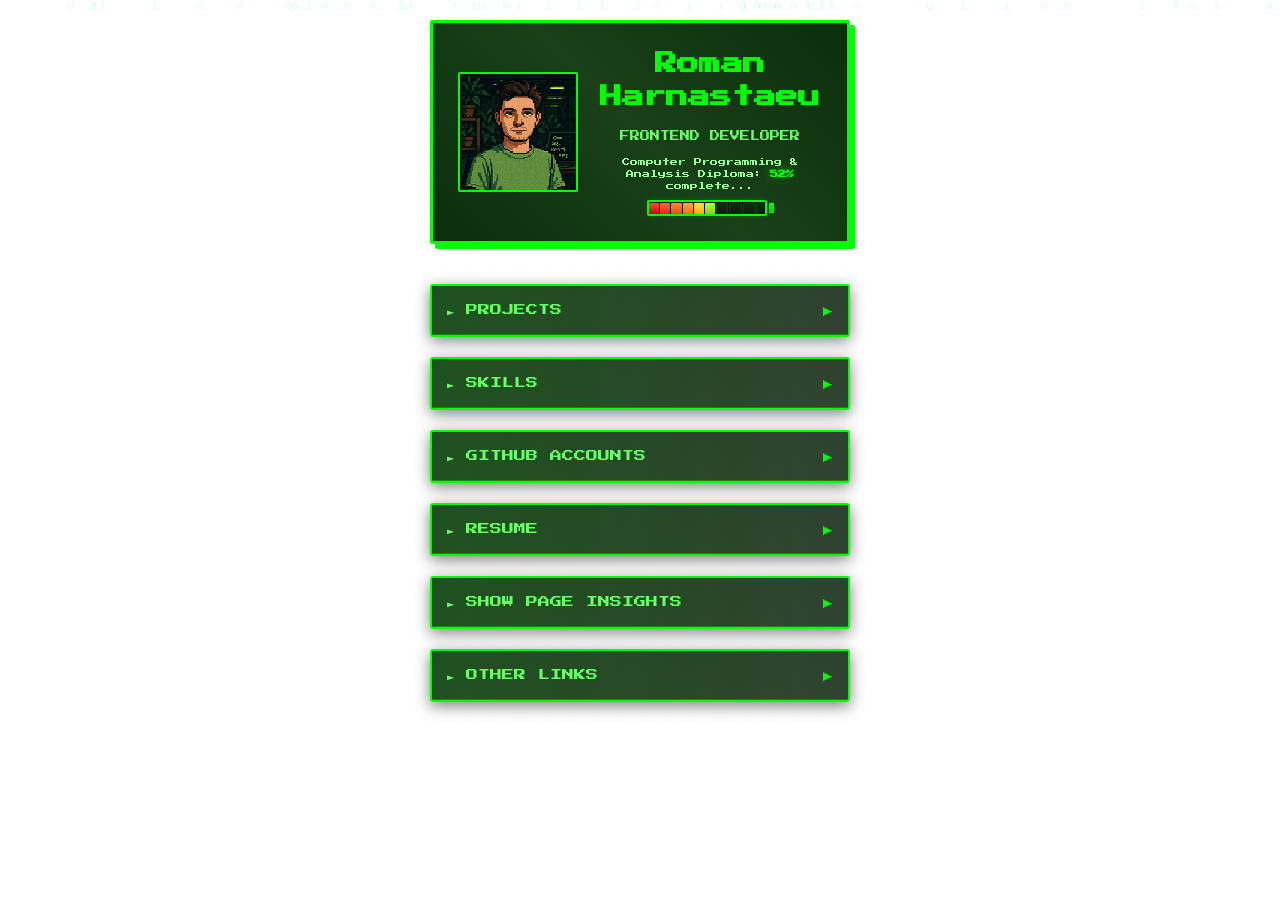
==== index.html @ 24456069 "[2]" ====
<!DOCTYPE html>
<html lang="en">
<head>
    <meta charset="UTF-8">
    <meta name="viewport" content="width=device-width, initial-scale=1.0">
    <title>harnastaeuDev</title>
    <link rel="icon" href="data:image/svg+xml,<svg xmlns='http://www.w3.org/2000/svg' viewBox='0 0 100 100'><text y='.9em' font-size='90'>💻</text></svg>">
    <style>
        @import url('https://fonts.googleapis.com/css2?family=Press+Start+2P&display=swap');
        
        * {
            margin: 0;
            padding: 0;
            box-sizing: border-box;
        }
        
        body {
            font-family: 'Press Start 2P', monospace;
            background: linear-gradient(135deg, #000000 0%, #111111 50%, #1a1a1a 100%);
            background-attachment: fixed;
            background-image: 
                radial-gradient(circle at 20% 20%, rgba(0, 255, 0, 0.03) 1px, transparent 1px),
                radial-gradient(circle at 80% 80%, rgba(0, 255, 0, 0.02) 1px, transparent 1px);
            background-size: 40px 40px, 25px 25px;
            color: #00ff00;
            line-height: 1.5;
            padding: 20px;
            min-height: 100vh;
            overflow-x: hidden;
            -webkit-font-smoothing: antialiased;
            -moz-osx-font-smoothing: grayscale;
            letter-spacing: normal;
        }
        
        .container {
            max-width: 420px;
            margin: 0 auto;
            position: relative;
        }
        
        .header {
            text-align: center;
            margin-bottom: 40px;
            padding: 25px;
            border: 3px solid #00ff00;
            background: linear-gradient(45deg, #0a2f0a, #1a401a, #0a2f0a);
            box-shadow: 5px 5px 0px #00ff00;
            border-radius: 2px;
            position: relative;
            overflow: hidden;
        }
        

        
        .header h1 {
            font-size: 22px;
            margin-bottom: 15px;
            color: #00ff00;
            position: relative;
            z-index: 1;
        }
        
        .header .subtitle {
            font-size: 10px;
            color: #66ff66;
            margin-top: 10px;
            position: relative;
            z-index: 1;
        }
        
        .profile-section {
            display: flex;
            align-items: center;
            gap: 20px;
            flex-wrap: wrap;
            justify-content: center;
        }
        
        .profile-image {
            width: 120px;
            height: 120px;
            border: 2px solid #00ff00;
            border-radius: 2px;
            image-rendering: pixelated;
            image-rendering: -moz-crisp-edges;
            image-rendering: crisp-edges;
            flex-shrink: 0;
        }
        
        .profile-text {
            text-align: center;
            flex: 1;
            min-width: 200px;
        }
        
        .section {
            margin-bottom: 20px;
            border: 2px solid #00ff00;
            background: linear-gradient(145deg, rgba(10, 40, 10, 0.9), rgba(26, 46, 26, 0.9));
            border-radius: 3px;
            box-shadow: 0 4px 15px rgba(0, 0, 0, 0.5);
            overflow: hidden;
            transition: all 0.3s ease;
        }
        
        .section:hover {
            box-shadow: 0 6px 20px rgba(0, 0, 0, 0.6);
            transform: translateY(-2px);
        }
        
        .section-header {
            padding: 15px;
            cursor: pointer;
            border-bottom: 1px solid rgba(0, 255, 0, 0.3);
            background: linear-gradient(90deg, rgba(0, 255, 0, 0.1), transparent);
            transition: all 0.3s ease;
            position: relative;
        }
        
        .section-header:hover {
            background: linear-gradient(90deg, rgba(0, 255, 0, 0.2), transparent);
        }
        
        .section-title {
            font-size: 12px;
            color: #66ff66;
            text-transform: uppercase;
            display: flex;
            align-items: center;
            justify-content: space-between;
        }
        
        .section-icon {
            font-size: 10px;
            transition: transform 0.3s ease;
            color: #00ff00;
        }
        
        .section.collapsed .section-icon {
            transform: rotate(-90deg);
        }
        
        .section-content {
            padding: 15px;
            max-height: 1000px;
            opacity: 1;
            transition: all 0.4s ease;
            overflow: hidden;
        }
        
        .section.collapsed .section-content {
            max-height: 0;
            opacity: 0;
            padding: 0 15px;
        }
        
        .item {
            margin-bottom: 15px;
            padding: 12px;
            border: 1px solid rgba(0, 255, 0, 0.4);
            background: linear-gradient(135deg, rgba(26, 46, 26, 0.8), rgba(15, 40, 15, 0.6));
            border-radius: 2px;
            transition: all 0.3s ease;
        }
        
        .item:hover {
            border-color: rgba(102, 255, 102, 0.6);
        }
        
        .item-title {
            font-size: 10px;
            color: #66ff66;
            margin-bottom: 8px;
        }
        
        .item-desc {
            font-size: 8px;
            color: #99ff99;
            line-height: 1.5;
        }
        
        .github-list, .project-list, .links-list {
            list-style: none;
        }
        
        .github-list li, .project-list li, .links-list li {
            margin-bottom: 12px;
            padding: 12px;
            border: 1px solid rgba(0, 255, 0, 0.4);
            background: linear-gradient(135deg, rgba(0, 0, 0, 0.4), rgba(26, 46, 26, 0.6));
            font-size: 8px;
            border-radius: 2px;
            transition: all 0.3s ease;
            position: relative;
            overflow: hidden;
        }
        
        .github-list li:hover, .project-list li:hover, .links-list li:hover {
            border-color: rgba(102, 255, 102, 0.8);
            transform: translateX(5px);
        }
        
        .github-list li a, .project-list li a, .links-list li a {
            color: #00ff00;
            text-decoration: none;
            transition: all 0.3s ease;
        }
        
        .github-list li a:hover, .project-list li a:hover, .links-list li a:hover {
            color: #66ff66;
        }
        
        .project-link {
            display: inline-block;
            color: #00ff00 !important;
            text-decoration: underline !important;
            border: 1px solid rgba(0, 255, 0, 0.5);
            padding: 4px 8px;
            border-radius: 2px;
            background: rgba(0, 255, 0, 0.1);
            margin-top: 8px;
            font-weight: bold;
            transition: all 0.3s ease;
            cursor: pointer;
        }
        
        .project-link:hover {
            color: #ffffff !important;
            background: rgba(0, 255, 0, 0.3);
            border-color: #00ff00;
            box-shadow: 0 0 10px rgba(0, 255, 0, 0.5);
            transform: scale(1.05);
        }
        
        .contact-link {
            color: #66ff66 !important;
            cursor: pointer;
            transition: all 0.3s ease;
            text-decoration: underline;
            display: inline-block;
        }
        
        .contact-link:hover {
            color: #99ff99 !important;
        }
        
        .location-info {
            color: #33ff33;
            cursor: default;
        }
        
        .modal {
            display: none;
            position: fixed;
            z-index: 2000;
            left: 0;
            top: 0;
            width: 100%;
            height: 100%;
            background-color: rgba(0, 0, 0, 0.8);
            backdrop-filter: blur(5px);
        }
        
        .modal-content {
            background: linear-gradient(145deg, #1a1a1a, #333333);
            margin: 15% auto;
            padding: 25px;
            border: 2px solid #00ff00;
            border-radius: 5px;
            width: 90%;
            max-width: 400px;
            text-align: center;
            box-shadow: 0 8px 20px rgba(0, 0, 0, 0.5);
        }
        
        .modal-title {
            font-size: 12px;
            color: #66ff66;
            margin-bottom: 20px;
        }
        
        .modal-buttons {
            display: flex;
            gap: 15px;
            justify-content: center;
            margin-top: 20px;
        }
        
        .modal-btn {
            background: linear-gradient(45deg, #00ff00, #009900);
            color: #000;
            border: 2px solid #00ff00;
            padding: 10px 20px;
            font-family: 'Press Start 2P', monospace;
            font-size: 8px;
            cursor: pointer;
            border-radius: 3px;
            transition: all 0.3s ease;
            flex: 1;
            max-width: 120px;
        }
        
        .modal-btn:hover {
            background: linear-gradient(45deg, #66ff66, #33cc33);
            border-color: #66ff66;
            transform: translateY(-2px);
        }
        
        .modal-btn.cancel {
            background: linear-gradient(45deg, #666666, #555555);
            border-color: #666666;
        }
        
        .modal-btn.cancel:hover {
            background: linear-gradient(45deg, #999999, #777777);
        }
        
        /* Diploma Progress in Header */
        .diploma-progress {
            margin-top: 12px;
            display: flex;
            flex-direction: column;
            align-items: center;
            gap: 8px;
        }
        
        .mini-battery-container {
            display: flex;
            align-items: center;
            gap: 2px;
        }
        
        .mini-battery-body {
            width: 120px;
            height: 16px;
            border: 2px solid #00ff00;
            border-radius: 2px;
            background: rgba(0, 0, 0, 0.6);
            position: relative;
            overflow: hidden;
            box-shadow: 
                inset 0 0 5px rgba(0, 0, 0, 0.5),
                0 0 5px rgba(0, 255, 0, 0.2);
        }
        
        .mini-battery-fill {
            height: 100%;
            position: relative;
            transition: width 2s ease-in-out;
        }
        
        .mini-battery-segments {
            display: flex;
            height: 100%;
            width: 120px;
            position: absolute;
            top: 0;
            left: 0;
        }
        
        .mini-segment {
            flex: 1;
            height: 100%;
            margin: 1px 0.5px;
            border-radius: 1px;
            transition: all 0.3s ease;
        }
        
        .mini-segment.filled {
            animation: miniPixelGlow 2s infinite alternate;
        }
        
        .mini-segment.red { background: linear-gradient(180deg, #ff4444, #cc0000); }
        .mini-segment.red-orange { background: linear-gradient(180deg, #ff6644, #dd2200); }
        .mini-segment.orange { background: linear-gradient(180deg, #ff8844, #ee4400); }
        .mini-segment.yellow-orange { background: linear-gradient(180deg, #ffaa44, #ff6600); }
        .mini-segment.yellow { background: linear-gradient(180deg, #ffdd44, #ffaa00); }
        .mini-segment.yellow-green { background: linear-gradient(180deg, #aaff44, #88cc00); }
        .mini-segment.green { background: linear-gradient(180deg, #44ff44, #00cc00); }
        
        .mini-segment.empty {
            background: linear-gradient(180deg, rgba(102, 255, 102, 0.08), rgba(0, 255, 0, 0.03));
            border: 0.5px solid rgba(0, 255, 0, 0.15);
        }
        
        .mini-battery-tip {
            width: 5px;
            height: 10px;
            background: linear-gradient(180deg, #00ff00, #00cc00);
            border-radius: 0 1px 1px 0;
            border: 1px solid #00ff00;
            border-left: none;
            box-shadow: 0 0 3px rgba(0, 255, 0, 0.3);
        }
        
        .diploma-text {
            font-size: 8px;
            color: #99ff99;
            text-align: center;
        }
        
        .percentage {
            color: #00ff00;
            font-weight: bold;
            text-shadow: 0 0 8px rgba(0, 255, 0, 0.6);
            animation: percentageGlow 2s infinite alternate;
        }
        
        .loading-dots {
            display: inline-block;
        }
        
        .dot1, .dot2, .dot3 {
            animation: typingDots 2s infinite;
        }
        
        .dot2 {
            animation-delay: 0.2s;
        }
        
        .dot3 {
            animation-delay: 0.4s;
        }
        
        @keyframes miniPixelGlow {
            0% { 
                box-shadow: inset 0 0 2px rgba(255, 255, 255, 0.2);
                filter: brightness(1);
            }
            100% { 
                box-shadow: inset 0 0 4px rgba(255, 255, 255, 0.4);
                filter: brightness(1.15);
            }
        }
        
        @keyframes typingDots {
            0% { opacity: 0; }
            10% { opacity: 1; }
            50% { opacity: 1; }
            60% { opacity: 0; }
            100% { opacity: 0; }
        }
        
        @keyframes percentageGlow {
            0% { 
                text-shadow: 0 0 5px rgba(0, 255, 0, 0.4);
                color: #00ff00;
            }
            100% { 
                text-shadow: 0 0 12px rgba(0, 255, 0, 0.8);
                color: #66ff66;
            }
        }

        /* Resume Section Styles */
        .resume-container {
            padding: 15px;
        }
        
        .resume-image {
            width: 100%;
            height: auto;
            display: block;
            border: 2px solid rgba(0, 255, 0, 0.4);
            border-radius: 3px;
        }

        /* Skills Section Styles */
        .subsection {
            margin-bottom: 15px;
            border: 1px solid rgba(0, 255, 0, 0.3);
            background: linear-gradient(135deg, rgba(15, 30, 15, 0.6), rgba(20, 35, 20, 0.8));
            border-radius: 2px;
            overflow: hidden;
            transition: all 0.3s ease;
        }
        
        .subsection:hover {
            border-color: rgba(102, 255, 102, 0.5);
        }
        
        .subsection-header {
            padding: 12px 15px;
            cursor: pointer;
            border-bottom: 1px solid rgba(0, 255, 0, 0.2);
            background: linear-gradient(90deg, rgba(0, 255, 0, 0.05), transparent);
            transition: all 0.3s ease;
        }
        
        .subsection-header:hover {
            background: linear-gradient(90deg, rgba(0, 255, 0, 0.1), transparent);
        }
        
        .subsection-title {
            font-size: 10px;
            color: #99ff99;
            display: flex;
            align-items: center;
            justify-content: space-between;
        }
        
        .subsection-icon {
            font-size: 8px;
            transition: transform 0.3s ease;
            color: #66ff66;
        }
        
        .subsection.collapsed .subsection-icon {
            transform: rotate(-90deg);
        }
        
        .subsection-content {
            padding: 15px;
            max-height: 600px;
            opacity: 1;
            transition: all 0.4s ease;
            overflow-y: auto;
            overflow-x: hidden;
        }
        
        .subsection.collapsed .subsection-content {
            max-height: 0;
            opacity: 0;
            padding: 0 15px;
        }
        
        .skills-grid {
            display: grid;
            gap: 12px;
        }
        
        .skill-item {
            display: flex;
            align-items: center;
            justify-content: space-between;
            padding: 8px 0;
            border-bottom: 1px solid rgba(0, 255, 0, 0.1);
        }
        
        .skill-item:last-child {
            border-bottom: none;
        }
        
        .skill-name {
            font-size: 8px;
            color: #66ff66;
            min-width: 80px;
            flex-shrink: 0;
        }
        
        .skill-level {
            display: flex;
            align-items: center;
            gap: 10px;
            flex: 1;
            margin-left: 15px;
        }
        
        .skill-bar {
            flex: 1;
            height: 8px;
            background: rgba(0, 0, 0, 0.6);
            border: 1px solid rgba(0, 255, 0, 0.3);
            border-radius: 2px;
            overflow: hidden;
            position: relative;
        }
        
        .skill-fill {
            height: 100%;
            background: linear-gradient(90deg, #ff4444, #ffaa44, #44ff44);
            border-radius: 1px;
            transition: width 2s ease-in-out;
            position: relative;
            animation: skillGlow 3s infinite alternate;
        }
        
        .skill-percentage {
            font-size: 7px;
            color: #00ff00;
            min-width: 30px;
            text-align: right;
            text-shadow: 0 0 5px rgba(0, 255, 0, 0.5);
        }
        
        .skills-tags {
            display: flex;
            flex-wrap: wrap;
            gap: 8px;
        }
        
        .skill-tag {
            display: inline-block;
            padding: 6px 10px;
            background: linear-gradient(45deg, rgba(0, 255, 0, 0.1), rgba(0, 255, 0, 0.2));
            border: 1px solid rgba(0, 255, 0, 0.4);
            border-radius: 2px;
            font-size: 7px;
            color: #99ff99;
            transition: all 0.3s ease;
            cursor: default;
        }
        
        .skill-tag:hover {
            background: linear-gradient(45deg, rgba(0, 255, 0, 0.2), rgba(0, 255, 0, 0.3));
            border-color: rgba(102, 255, 102, 0.6);
            transform: translateY(-1px);
            color: #66ff66;
            box-shadow: 0 2px 8px rgba(0, 255, 0, 0.2);
        }
        
        @keyframes skillGlow {
            0% { 
                box-shadow: inset 0 0 5px rgba(255, 255, 255, 0.1);
                filter: brightness(1);
            }
            100% { 
                box-shadow: inset 0 0 10px rgba(255, 255, 255, 0.3);
                filter: brightness(1.1);
            }
        }

        /* GitHub Activity Dashboard Styles */
        .main-account-section {
            margin-bottom: 25px;
            padding-bottom: 20px;
            border-bottom: 1px solid rgba(0, 255, 0, 0.2);
        }
        
        .account-header {
            display: flex;
            justify-content: space-between;
            align-items: center;
            margin-bottom: 15px;
            flex-wrap: wrap;
            gap: 10px;
        }
        
        .main-account-title {
            font-size: 12px;
            color: #66ff66;
            margin: 0;
        }
        
        .main-account-link {
            color: #00ff00;
            text-decoration: none;
            transition: color 0.3s ease;
        }
        
        .main-account-link:hover {
            color: #66ff66;
        }
        

        
        .other-accounts-section {
            margin-top: 20px;
        }
        
        .other-accounts-title {
            font-size: 10px;
            color: #99ff99;
            margin-bottom: 12px;
            text-transform: uppercase;
        }
        
        .activity-summary {
            display: grid;
            grid-template-columns: repeat(auto-fit, minmax(100px, 1fr));
            gap: 12px;
            margin-bottom: 20px;
        }
        
        .activity-card {
            display: flex;
            align-items: center;
            gap: 10px;
            padding: 12px;
            background: linear-gradient(135deg, rgba(0, 255, 0, 0.05), rgba(0, 255, 0, 0.1));
            border: 1px solid rgba(0, 255, 0, 0.3);
            border-radius: 3px;
            transition: all 0.3s ease;
            position: relative;
            overflow: hidden;
        }
        
        .activity-card:hover {
            border-color: rgba(102, 255, 102, 0.6);
            transform: translateY(-2px);
            box-shadow: 0 4px 12px rgba(0, 255, 0, 0.2);
        }
        
        .activity-card::before {
            content: '';
            position: absolute;
            top: 0;
            left: -100%;
            width: 100%;
            height: 100%;
            background: linear-gradient(90deg, transparent, rgba(0, 255, 0, 0.1), transparent);
            transition: left 0.5s ease;
        }
        
        .activity-card:hover::before {
            left: 100%;
        }
        
        .activity-icon {
            font-size: 16px;
            flex-shrink: 0;
        }
        
        .activity-data {
            display: flex;
            flex-direction: column;
            gap: 2px;
        }
        
        .activity-number {
            font-size: 12px;
            color: #00ff00;
            font-weight: bold;
            text-shadow: 0 0 8px rgba(0, 255, 0, 0.6);
            animation: numberGlow 2s infinite alternate;
        }
        
        .activity-label {
            font-size: 7px;
            color: #99ff99;
            text-transform: uppercase;
        }
        
        .repo-grid {
            display: grid;
            gap: 12px;
        }
        
        .repo-card {
            padding: 15px;
            background: linear-gradient(135deg, rgba(15, 30, 15, 0.8), rgba(20, 35, 20, 0.6));
            border: 1px solid rgba(0, 255, 0, 0.3);
            border-radius: 3px;
            transition: all 0.3s ease;
            position: relative;
        }
        
        .repo-card:hover {
            border-color: rgba(102, 255, 102, 0.6);
            transform: translateX(5px);
        }
        
        .repo-header {
            display: flex;
            align-items: center;
            justify-content: space-between;
            margin-bottom: 8px;
        }
        
        .repo-name {
            font-size: 10px;
            color: #66ff66;
            font-weight: bold;
            text-decoration: none;
            transition: color 0.3s ease;
        }
        
        .repo-name:hover {
            color: #00ff00;
        }
        
        .repo-stats {
            display: flex;
            gap: 12px;
            font-size: 7px;
            color: #99ff99;
        }
        
        .repo-stat {
            display: flex;
            align-items: center;
            gap: 3px;
        }
        
        .repo-description {
            font-size: 8px;
            color: #ccffcc;
            line-height: 1.4;
            margin-bottom: 8px;
        }
        
        .repo-language {
            font-size: 7px;
            color: #00ff00;
            background: rgba(0, 255, 0, 0.1);
            padding: 2px 6px;
            border-radius: 2px;
            border: 1px solid rgba(0, 255, 0, 0.3);
        }
        
        .language-stats {
            display: flex;
            flex-direction: column;
            gap: 10px;
        }
        
        .language-item {
            display: flex;
            align-items: center;
            gap: 10px;
        }
        
        .language-name {
            font-size: 8px;
            color: #66ff66;
            min-width: 80px;
            flex-shrink: 0;
        }
        
        .language-bar {
            flex: 1;
            height: 6px;
            background: rgba(0, 0, 0, 0.6);
            border: 1px solid rgba(0, 255, 0, 0.3);
            border-radius: 2px;
            overflow: hidden;
            position: relative;
        }
        
        .language-fill {
            height: 100%;
            border-radius: 1px;
            transition: width 2s ease-in-out;
            position: relative;
            animation: languageGlow 3s infinite alternate;
        }
        
        .language-percentage {
            font-size: 7px;
            color: #00ff00;
            min-width: 35px;
            text-align: right;
        }
        
        .activity-feed {
            display: flex;
            flex-direction: column;
            gap: 10px;
        }
        
        .activity-item {
            padding: 10px;
            background: linear-gradient(135deg, rgba(0, 0, 0, 0.4), rgba(26, 46, 26, 0.6));
            border: 1px solid rgba(0, 255, 0, 0.2);
            border-radius: 2px;
            font-size: 8px;
            color: #99ff99;
            transition: all 0.3s ease;
            position: relative;
            overflow: hidden;
        }
        
        .activity-item:hover {
            border-color: rgba(102, 255, 102, 0.5);
            transform: translateX(3px);
        }
        
        .activity-type {
            color: #66ff66;
            font-weight: bold;
            margin-bottom: 4px;
        }
        
        .activity-repo {
            color: #00ff00;
            text-decoration: none;
        }
        
        .activity-time {
            color: #ccffcc;
            font-size: 7px;
            opacity: 0.8;
        }
        
        .repo-loading, .language-loading, .activity-loading {
            text-align: center;
            padding: 20px;
            color: #66ff66;
            font-size: 8px;
            animation: pulse 2s infinite;
        }
        
        @keyframes numberGlow {
            0% { 
                text-shadow: 0 0 5px rgba(0, 255, 0, 0.4);
                color: #00ff00;
            }
            100% { 
                text-shadow: 0 0 12px rgba(0, 255, 0, 0.8);
                color: #66ff66;
            }
        }
        
        @keyframes languageGlow {
            0% { 
                box-shadow: inset 0 0 3px rgba(255, 255, 255, 0.1);
                filter: brightness(1);
            }
            100% { 
                box-shadow: inset 0 0 8px rgba(255, 255, 255, 0.3);
                filter: brightness(1.2);
            }
        }

        /* Page Insights Styles */
        .insights-container {
            padding: 15px;
            max-height: 80vh;
            overflow-y: auto;
            overflow-x: hidden;
        }

        /* Custom Scrollbar for Insights */
        .insights-container::-webkit-scrollbar,
        .subsection-content::-webkit-scrollbar {
            width: 8px;
        }

        .insights-container::-webkit-scrollbar-track,
        .subsection-content::-webkit-scrollbar-track {
            background: rgba(0, 0, 0, 0.3);
            border-radius: 2px;
        }

        .insights-container::-webkit-scrollbar-thumb,
        .subsection-content::-webkit-scrollbar-thumb {
            background: linear-gradient(180deg, #00ff00, #66ff66);
            border-radius: 2px;
            border: 1px solid rgba(0, 255, 0, 0.3);
        }

        .insights-container::-webkit-scrollbar-thumb:hover,
        .subsection-content::-webkit-scrollbar-thumb:hover {
            background: linear-gradient(180deg, #66ff66, #99ff99);
        }

        .metrics-grid {
            display: grid;
            grid-template-columns: repeat(auto-fit, minmax(250px, 1fr));
            gap: 12px;
        }

        .metric-item {
            display: flex;
            justify-content: space-between;
            align-items: flex-start;
            padding: 8px 12px;
            background: linear-gradient(135deg, rgba(15, 30, 15, 0.6), rgba(20, 35, 20, 0.8));
            border: 1px solid rgba(0, 255, 0, 0.3);
            border-radius: 3px;
            transition: all 0.3s ease;
            margin-bottom: 8px;
            flex-wrap: wrap;
            gap: 8px;
        }

        .metric-item:hover {
            border-color: rgba(102, 255, 102, 0.5);
            transform: translateX(3px);
        }

        .metric-name {
            font-size: 8px;
            color: #99ff99;
            flex: 1;
            min-width: 100px;
            word-wrap: break-word;
            line-height: 1.3;
        }

        .metric-data {
            font-size: 9px;
            color: #00ff00;
            font-weight: bold;
            text-shadow: 0 0 5px rgba(0, 255, 0, 0.5);
            text-align: right;
            font-family: monospace;
            word-wrap: break-word;
            max-width: 60%;
            line-height: 1.3;
        }

        .loading-message {
            text-align: center;
            padding: 20px;
            color: #66ff66;
            font-size: 8px;
            font-style: italic;
            animation: pulse 2s infinite;
        }

        .resource-table {
            width: 100%;
            border-collapse: collapse;
            margin-top: 10px;
        }

        .resource-table th,
        .resource-table td {
            padding: 6px 8px;
            border: 1px solid rgba(0, 255, 0, 0.2);
            font-size: 7px;
            text-align: left;
        }

        .resource-table th {
            background: rgba(0, 255, 0, 0.1);
            color: #66ff66;
            font-weight: bold;
        }

        .resource-table td {
            color: #99ff99;
            font-family: monospace;
        }

        .resource-table tr:hover {
            background: rgba(0, 255, 0, 0.05);
        }

        .memory-visual {
            display: flex;
            align-items: center;
            gap: 10px;
            margin-top: 8px;
            padding: 8px;
            background: rgba(0, 255, 0, 0.05);
            border-radius: 3px;
        }

        .memory-bar {
            flex: 1;
            height: 8px;
            background: rgba(0, 0, 0, 0.6);
            border: 1px solid rgba(0, 255, 0, 0.3);
            border-radius: 2px;
            overflow: hidden;
            position: relative;
        }

        .memory-fill {
            height: 100%;
            background: linear-gradient(90deg, #44ff44, #ffaa44, #ff4444);
            border-radius: 1px;
            transition: width 2s ease-in-out;
            animation: memoryGlow 3s infinite alternate;
        }

        .memory-percentage {
            font-size: 8px;
            color: #00ff00;
            min-width: 40px;
            text-align: right;
            font-family: monospace;
        }

        @keyframes memoryGlow {
            0% { 
                box-shadow: inset 0 0 3px rgba(255, 255, 255, 0.1);
                filter: brightness(1);
            }
            100% { 
                box-shadow: inset 0 0 8px rgba(255, 255, 255, 0.3);
                filter: brightness(1.2);
            }
        }

        /* Speed Test Styles */
        .speed-test-container {
            display: flex;
            flex-direction: column;
            gap: 15px;
        }

        .speed-test-controls {
            display: flex;
            justify-content: center;
            gap: 10px;
            margin-bottom: 15px;
        }

        .speed-test-visual {
            display: flex;
            flex-direction: column;
            gap: 15px;
            padding: 20px;
            background: rgba(0, 0, 0, 0.2);
            border: 1px solid rgba(0, 255, 0, 0.2);
            border-radius: 3px;
            margin-bottom: 15px;
        }

        .server-info {
            display: flex;
            flex-direction: column;
            gap: 8px;
            padding: 12px;
            background: linear-gradient(135deg, rgba(0, 0, 0, 0.3), rgba(26, 46, 26, 0.4));
            border: 1px solid rgba(0, 255, 0, 0.2);
            border-radius: 3px;
            margin-bottom: 15px;
            min-height: 120px;
        }

        .server-header {
            display: flex;
            align-items: center;
            justify-content: space-between;
            margin-bottom: 8px;
        }

        .server-title {
            font-size: 10px;
            color: #66ff66;
            font-weight: bold;
            display: flex;
            align-items: center;
            gap: 8px;
        }

        .server-status {
            font-size: 7px;
            padding: 2px 6px;
            border-radius: 2px;
            font-weight: bold;
        }

        .server-status.connected {
            background: #00ff00;
            color: #000;
        }

        .server-status.connecting {
            background: #ffaa00;
            color: #000;
        }

        .server-status.failed {
            background: #ff4444;
            color: #fff;
        }

        .server-details {
            display: grid;
            grid-template-columns: repeat(auto-fit, minmax(200px, 1fr));
            gap: 8px;
        }

        .server-detail {
            display: flex;
            justify-content: space-between;
            align-items: center;
            font-size: 8px;
            padding: 4px 0;
            border-bottom: 1px solid rgba(0, 255, 0, 0.1);
        }

        .server-detail:last-child {
            border-bottom: none;
        }

        .server-detail-label {
            color: #99ff99;
        }

        .server-detail-value {
            color: #00ff00;
            font-family: monospace;
            font-weight: bold;
        }



        .speed-gauge {
            display: flex;
            align-items: center;
            gap: 15px;
            margin-bottom: 10px;
        }

        .gauge-label {
            font-size: 8px;
            color: #66ff66;
            min-width: 80px;
            text-transform: uppercase;
        }

        .gauge-bar {
            flex: 1;
            height: 12px;
            background: rgba(0, 0, 0, 0.6);
            border: 1px solid rgba(0, 255, 0, 0.3);
            border-radius: 2px;
            overflow: hidden;
            position: relative;
        }

        .gauge-fill {
            height: 100%;
            background: linear-gradient(90deg, #00ff00, #66ff66);
            border-radius: 1px;
            transition: width 0.3s ease;
            position: relative;
        }

        .gauge-value {
            font-size: 10px;
            color: #00ff00;
            font-weight: bold;
            min-width: 80px;
            text-align: right;
            font-family: monospace;
        }

        .speed-status {
            text-align: center;
            font-size: 8px;
            color: #99ff99;
            padding: 10px;
            border-radius: 2px;
        }

        .mlab-indicator {
            display: inline-block;
            padding: 2px 6px;
            background: linear-gradient(45deg, #00ff00, #66ff66);
            color: #000;
            font-size: 6px;
            border-radius: 2px;
            margin-left: 8px;
            font-weight: bold;
            animation: mlabGlow 2s infinite alternate;
        }

        @keyframes mlabGlow {
            0% { 
                box-shadow: 0 0 5px rgba(0, 255, 0, 0.5);
            }
            100% { 
                box-shadow: 0 0 10px rgba(0, 255, 0, 0.8);
            }
        }

        @keyframes gaugeGlow {
            0% { 
                box-shadow: inset 0 0 5px rgba(255, 255, 255, 0.2);
                filter: brightness(1);
            }
            100% { 
                box-shadow: inset 0 0 10px rgba(255, 255, 255, 0.4);
                filter: brightness(1.2);
            }
        }

        .testing {
            background: rgba(0, 255, 0, 0.1);
        }
        


        .pixel-decoration {
            display: inline-block;
            width: 10px;
            height: 10px;
            background: linear-gradient(45deg, #00ff00, #66ff66);
            margin: 0 8px;
            border-radius: 1px;
            animation: pulse 2s infinite;
        }
        
        @keyframes pulse {
            0%, 100% { 
                transform: scale(1);
            }
            50% { 
                transform: scale(1.1);
            }
        }
        
        .glitch {
            animation: glitch 3s infinite;
        }
        
        @keyframes glitch {
            0%, 100% { transform: translate(0); }
            20% { transform: translate(-1px, 1px); }
            40% { transform: translate(-1px, -1px); }
            60% { transform: translate(1px, 1px); }
            80% { transform: translate(1px, -1px); }
        }
        
        @media (max-width: 480px) {
            body {
                padding: 15px;
            }
            
            .header h1 {
                font-size: 18px;
            }
            
            .profile-section {
                flex-direction: column;
                gap: 15px;
            }
            
            .profile-image {
                width: 100px;
                height: 100px;
            }
            
            .section-title {
                font-size: 10px;
            }
            
            .item-title {
                font-size: 9px;
            }
            
            .item-desc {
                font-size: 7px;
            }
            
            .github-list li, .project-list li, .links-list li {
                font-size: 7px;
            }
            
            .project-link {
                font-size: 6px;
                padding: 3px 6px;
            }
            
            .diploma-progress {
                margin-top: 8px;
                gap: 6px;
            }
            
            .mini-battery-body {
                width: 100px;
                height: 14px;
            }
            
            .mini-battery-segments {
                width: 100px;
            }
            
            .mini-battery-tip {
                width: 4px;
                height: 8px;
            }
            
            .diploma-text {
                font-size: 7px;
            }
            
            .subsection-title {
                font-size: 9px;
            }
            
            .skill-name {
                font-size: 7px;
                min-width: 60px;
            }
            
            .skill-percentage {
                font-size: 6px;
                min-width: 25px;
            }
            
            .skill-bar {
                height: 6px;
            }
            
            .skill-tag {
                font-size: 6px;
                padding: 4px 6px;
            }
            
            .skills-tags {
                gap: 6px;
            }
            
            .activity-summary {
                grid-template-columns: repeat(2, 1fr);
                gap: 8px;
            }
            
            .activity-card {
                padding: 8px;
                gap: 8px;
            }
            
            .activity-icon {
                font-size: 14px;
            }
            
            .activity-number {
                font-size: 10px;
            }
            
            .activity-label {
                font-size: 6px;
            }
            
            .repo-card {
                padding: 12px;
            }
            
            .repo-name {
                font-size: 9px;
            }
            
            .repo-description {
                font-size: 7px;
            }
            
            .repo-stats {
                font-size: 6px;
                gap: 8px;
            }
            
            .language-name {
                min-width: 60px;
                font-size: 7px;
            }
            
            .language-bar {
                height: 5px;
            }
            
            .language-percentage {
                font-size: 6px;
                min-width: 30px;
            }
            
            .activity-item {
                padding: 8px;
                font-size: 7px;
            }
            
            .activity-time {
                font-size: 6px;
            }
            
            .main-account-title {
                font-size: 10px;
            }
            
            .other-accounts-title {
                font-size: 9px;
            }
            
            .metrics-grid {
                grid-template-columns: 1fr;
                gap: 8px;
            }
            
            .metric-item {
                padding: 6px 8px;
                margin-bottom: 6px;
                flex-direction: column;
                align-items: flex-start;
                gap: 4px;
            }
            
            .metric-name {
                font-size: 7px;
                min-width: auto;
                width: 100%;
                margin-bottom: 2px;
            }
            
            .metric-data {
                font-size: 8px;
                text-align: left;
                max-width: 100%;
                width: 100%;
            }
            
            .insights-container {
                padding: 10px;
            }
            
            .loading-message {
                font-size: 7px;
                padding: 15px;
            }
        }
        
        /* Extra small screens (iPhone SE, etc.) */
        @media (max-width: 375px) {
            .metric-item {
                padding: 4px 6px;
                margin-bottom: 4px;
            }
            
            .metric-name {
                font-size: 6px;
                line-height: 1.2;
            }
            
            .metric-data {
                font-size: 7px;
                line-height: 1.2;
            }
            
            .insights-container {
                padding: 10px;
            }
            
            .subsection-content {
                padding: 10px;
            }
            
            .server-info {
                padding: 8px;
                gap: 6px;
            }
            
            .server-details {
                grid-template-columns: 1fr;
                gap: 4px;
            }
            
            .server-detail {
                font-size: 7px;
                padding: 3px 0;
            }
            
            .server-title {
                font-size: 9px;
                gap: 6px;
            }
            
            .server-status {
                font-size: 6px;
                padding: 1px 4px;
            }
            
            .speed-test-visual {
                padding: 15px;
                gap: 12px;
            }
            
            .speed-gauge {
                gap: 8px;
            }
            
            .gauge-label {
                font-size: 7px;
                min-width: 60px;
            }
            
            .gauge-value {
                font-size: 8px;
                min-width: 60px;
            }
        }
    </style>
</head>
<body>


    <div class="container">
        <!-- Header -->
        <div class="header">
            <div class="profile-section">
                <img src="mePixelized.png" alt="Roman Harnastaeu" class="profile-image">
                <div class="profile-text">
                    <h1>Roman Harnastaeu</h1>
                    <div class="subtitle">
                        FRONTEND DEVELOPER
                    </div>
                    <div class="diploma-progress">
                        <div class="diploma-text">Computer Programming & Analysis Diploma: <span class="percentage">52%</span> complete<span class="loading-dots"><span class="dot1">.</span><span class="dot2">.</span><span class="dot3">.</span></span></div>
                        <div class="mini-battery-container">
                            <div class="mini-battery-body">
                                <div class="mini-battery-fill" style="width: 52%;">
                                    <div class="mini-battery-segments">
                                        <div class="mini-segment filled red"></div>
                                        <div class="mini-segment filled red-orange"></div>
                                        <div class="mini-segment filled orange"></div>
                                        <div class="mini-segment filled yellow-orange"></div>
                                        <div class="mini-segment filled yellow"></div>
                                        <div class="mini-segment filled yellow-green"></div>
                                        <div class="mini-segment empty"></div>
                                        <div class="mini-segment empty"></div>
                                        <div class="mini-segment empty"></div>
                                        <div class="mini-segment empty"></div>
                                    </div>
                                </div>
                            </div>
                            <div class="mini-battery-tip"></div>
                        </div>
                    </div>
                </div>
            </div>
        </div>

        <!-- Projects Section -->
        <div class="section collapsed">
            <div class="section-header" onclick="toggleSection(this)">
                <div class="section-title">
                    <span>► Projects</span>
                    <span class="section-icon">▼</span>
                </div>
            </div>
            <div class="section-content">
                <ul class="project-list">
                    <li>
                        <div class="item-title">⚡ BOLT Foundation</div>
                        <div class="item-desc">Decentralized community of web3 enthusiasts, builders, projects, and holders with its own token and utilities.<br>
                        <a href="https://huebel.art/" target="_blank" class="project-link">🌐 Visit huebel.art</a></div>
                    </li>
                    <li>
                        <div class="item-title">✍️ SmartSign NFT Project</div>
                        <div class="item-desc">Co-founded a decentralized solution for NFT signatures implemented as smart contracts. The project served as a handshake between token owners and signatories, receiving a grant from TON Foundation.</div>
                    </li>
                    <li>
                        <div class="item-title">📱 Blockchain Mini App (React)</div>
                        <div class="item-desc">Redesigned and rebuilt on-chain solution as a scalable React mini-app with improved UI/UX. Enhanced stability while maintaining all tracking features from the original bot.<br>
                        <a href="https://my-telegram-miniapp-alpha.vercel.app/" target="_blank" class="project-link">🚀 Launch App</a></div>
                    </li>
                    <li>
                        <div class="item-title">📚 TON Ecosystem Wiki</div>
                        <div class="item-desc">Created a comprehensive wiki-like platform dedicated to BOLT Foundation and The Open Network ecosystem. Includes interactive features and mini-games like BoltClicker, Flappy Bolt, and Find Bolt.</div>
                    </li>
                    <li>
                        <div class="item-title">🧽 CleanFormula Mobile App</div>
                        <div class="item-desc">Co-founded and developed an on-demand service mobile application similar to Uber but specialized for cleaning and dry cleaning services. Managed both business operations and technical development.</div>
                    </li>
                </ul>
            </div>
        </div>



        <!-- Skills Section -->
        <div class="section collapsed">
            <div class="section-header" onclick="toggleSection(this)">
                <div class="section-title">
                    <span>► Skills</span>
                    <span class="section-icon">▼</span>
                </div>
            </div>
            <div class="section-content">
                <!-- Favourite Languages Subsection -->
                <div class="subsection collapsed">
                    <div class="subsection-header" onclick="toggleSubsection(this)">
                        <div class="subsection-title">
                            <span>💻 Favourite Languages</span>
                            <span class="subsection-icon">▼</span>
                        </div>
                    </div>
                    <div class="subsection-content">
                        <div class="skills-grid">
                            <div class="skill-item">
                                <div class="skill-name">JavaScript</div>
                                <div class="skill-level">
                                    <div class="skill-bar">
                                        <div class="skill-fill" style="width: 95%"></div>
                                    </div>
                                    <span class="skill-percentage">95%</span>
                                </div>
                            </div>
                            <div class="skill-item">
                                <div class="skill-name">TypeScript</div>
                                <div class="skill-level">
                                    <div class="skill-bar">
                                        <div class="skill-fill" style="width: 95%"></div>
                                    </div>
                                    <span class="skill-percentage">95%</span>
                                </div>
                            </div>
                            <div class="skill-item">
                                <div class="skill-name">HTML5</div>
                                <div class="skill-level">
                                    <div class="skill-bar">
                                        <div class="skill-fill" style="width: 98%"></div>
                                    </div>
                                    <span class="skill-percentage">98%</span>
                                </div>
                            </div>
                            <div class="skill-item">
                                <div class="skill-name">CSS3</div>
                                <div class="skill-level">
                                    <div class="skill-bar">
                                        <div class="skill-fill" style="width: 95%"></div>
                                    </div>
                                    <span class="skill-percentage">95%</span>
                                </div>
                            </div>
                            <div class="skill-item">
                                <div class="skill-name">C</div>
                                <div class="skill-level">
                                    <div class="skill-bar">
                                        <div class="skill-fill" style="width: 85%"></div>
                                    </div>
                                    <span class="skill-percentage">85%</span>
                                </div>
                            </div>
                            <div class="skill-item">
                                <div class="skill-name">C++</div>
                                <div class="skill-level">
                                    <div class="skill-bar">
                                        <div class="skill-fill" style="width: 85%"></div>
                                    </div>
                                    <span class="skill-percentage">85%</span>
                                </div>
                            </div>
                            <div class="skill-item">
                                <div class="skill-name">Java</div>
                                <div class="skill-level">
                                    <div class="skill-bar">
                                        <div class="skill-fill" style="width: 90%"></div>
                                    </div>
                                    <span class="skill-percentage">90%</span>
                                </div>
                            </div>
                            <div class="skill-item">
                                <div class="skill-name">Python</div>
                                <div class="skill-level">
                                    <div class="skill-bar">
                                        <div class="skill-fill" style="width: 80%"></div>
                                    </div>
                                    <span class="skill-percentage">80%</span>
                                </div>
                            </div>
                            <div class="skill-item">
                                <div class="skill-name">SQL</div>
                                <div class="skill-level">
                                    <div class="skill-bar">
                                        <div class="skill-fill" style="width: 85%"></div>
                                    </div>
                                    <span class="skill-percentage">85%</span>
                                </div>
                            </div>
                        </div>
                    </div>
                </div>

                <!-- Platforms Subsection -->
                <div class="subsection collapsed">
                    <div class="subsection-header" onclick="toggleSubsection(this)">
                        <div class="subsection-title">
                            <span>🚀 Platforms & Frameworks</span>
                            <span class="subsection-icon">▼</span>
                        </div>
                    </div>
                    <div class="subsection-content">
                        <div class="skills-grid">
                            <div class="skill-item">
                                <div class="skill-name">React.js</div>
                                <div class="skill-level">
                                    <div class="skill-bar">
                                        <div class="skill-fill" style="width: 95%"></div>
                                    </div>
                                    <span class="skill-percentage">95%</span>
                                </div>
                            </div>
                            <div class="skill-item">
                                <div class="skill-name">Next.js</div>
                                <div class="skill-level">
                                    <div class="skill-bar">
                                        <div class="skill-fill" style="width: 95%"></div>
                                    </div>
                                    <span class="skill-percentage">95%</span>
                                </div>
                            </div>
                            <div class="skill-item">
                                <div class="skill-name">Node.js</div>
                                <div class="skill-level">
                                    <div class="skill-bar">
                                        <div class="skill-fill" style="width: 95%"></div>
                                    </div>
                                    <span class="skill-percentage">95%</span>
                                </div>
                            </div>
                            <div class="skill-item">
                                <div class="skill-name">Express.js</div>
                                <div class="skill-level">
                                    <div class="skill-bar">
                                        <div class="skill-fill" style="width: 95%"></div>
                                    </div>
                                    <span class="skill-percentage">95%</span>
                                </div>
                            </div>
                            <div class="skill-item">
                                <div class="skill-name">WordPress</div>
                                <div class="skill-level">
                                    <div class="skill-bar">
                                        <div class="skill-fill" style="width: 80%"></div>
                                    </div>
                                    <span class="skill-percentage">80%</span>
                                </div>
                            </div>
                            <div class="skill-item">
                                <div class="skill-name">Docker</div>
                                <div class="skill-level">
                                    <div class="skill-bar">
                                        <div class="skill-fill" style="width: 80%"></div>
                                    </div>
                                    <span class="skill-percentage">80%</span>
                                </div>
                            </div>
                        </div>
                    </div>
                </div>

                <!-- Other Skills Subsection -->
                <div class="subsection collapsed">
                    <div class="subsection-header" onclick="toggleSubsection(this)">
                        <div class="subsection-title">
                            <span>🛠️ Other Skills</span>
                            <span class="subsection-icon">▼</span>
                        </div>
                    </div>
                    <div class="subsection-content">
                        <div class="skills-tags">
                            <div class="skill-tag">Responsive Design</div>
                            <div class="skill-tag">Mobile-First Design</div>
                            <div class="skill-tag">Flexbox & Grid</div>
                            <div class="skill-tag">Redux/MobX</div>
                            <div class="skill-tag">AJAX/Fetch</div>
                            <div class="skill-tag">GraphQL</div>
                            <div class="skill-tag">RESTful APIs</div>
                            <div class="skill-tag">Webpack</div>
                            <div class="skill-tag">Babel</div>
                            <div class="skill-tag">npm/Yarn</div>
                            <div class="skill-tag">Git</div>
                            <div class="skill-tag">Jest</div>
                            <div class="skill-tag">React Testing Library</div>
                            <div class="skill-tag">Cypress</div>
                            <div class="skill-tag">CI/CD</div>
                            <div class="skill-tag">GitHub Actions</div>
                            <div class="skill-tag">Jenkins</div>
                            <div class="skill-tag">Agile/Scrum</div>
                            <div class="skill-tag">MySQL</div>
                            <div class="skill-tag">PostgreSQL</div>
                            <div class="skill-tag">Oracle</div>
                            <div class="skill-tag">MongoDB</div>
                            <div class="skill-tag">SEO/SEM</div>
                            <div class="skill-tag">Smart Contracts</div>
                            <div class="skill-tag">Blockchain Development</div>
                        </div>
                    </div>
                </div>
            </div>
        </div>

        <!-- GitHub Accounts Section -->
        <div class="section collapsed">
            <div class="section-header" onclick="toggleSection(this)">
                <div class="section-title">
                    <span>► GitHub Accounts</span>
                    <span class="section-icon">▼</span>
                </div>
            </div>
            <div class="section-content">
                <!-- Main Account Live Stats -->
                <div class="main-account-section">
                    <div class="account-header">
                        <h3 class="main-account-title">
                            <a href="https://github.com/romanharnastaeu" target="_blank" class="main-account-link">
                                📊 @romanharnastaeu (Main Account)
                            </a>
                        </h3>
                    </div>
                    
                    <!-- Activity Summary Cards -->
                    <div class="activity-summary">
                        <div class="activity-card">
                            <div class="activity-icon">📊</div>
                            <div class="activity-data">
                                <div class="activity-number" id="totalRepos">--</div>
                                <div class="activity-label">Total Repos</div>
                            </div>
                        </div>
                        <div class="activity-card">
                            <div class="activity-icon">📝</div>
                            <div class="activity-data">
                                <div class="activity-number" id="publicRepos">--</div>
                                <div class="activity-label">Public Repos</div>
                            </div>
                        </div>
                        <div class="activity-card">
                            <div class="activity-icon">⭐</div>
                            <div class="activity-data">
                                <div class="activity-number" id="totalStars">--</div>
                                <div class="activity-label">Total Stars</div>
                            </div>
                        </div>
                        <div class="activity-card">
                            <div class="activity-icon">🔄</div>
                            <div class="activity-data">
                                <div class="activity-number" id="totalForks">--</div>
                                <div class="activity-label">Total Forks</div>
                            </div>
                        </div>
                        <div class="activity-card">
                            <div class="activity-icon">👥</div>
                            <div class="activity-data">
                                <div class="activity-number" id="followers">--</div>
                                <div class="activity-label">Followers</div>
                            </div>
                        </div>
                    </div>

                    <!-- Top Repositories -->
                    <div class="subsection collapsed">
                        <div class="subsection-header" onclick="toggleSubsection(this)">
                            <div class="subsection-title">
                                <span>🏆 Top Repositories</span>
                                <span class="subsection-icon">▼</span>
                            </div>
                        </div>
                        <div class="subsection-content">
                            <div id="topRepos" class="repo-grid">
                                <div class="repo-loading">Loading repositories...</div>
                            </div>
                        </div>
                    </div>

                    <!-- Language Usage -->
                    <div class="subsection collapsed">
                        <div class="subsection-header" onclick="toggleSubsection(this)">
                            <div class="subsection-title">
                                <span>💻 Language Usage</span>
                                <span class="subsection-icon">▼</span>
                            </div>
                        </div>
                        <div class="subsection-content">
                            <div id="languageStats" class="language-stats">
                                <div class="language-loading">Analyzing code languages...</div>
                            </div>
                        </div>
                    </div>

                    <!-- Recent Activity -->
                    <div class="subsection collapsed">
                        <div class="subsection-header" onclick="toggleSubsection(this)">
                                                    <div class="subsection-title">
                            <span>⚡ Recent Activity</span>
                            <span class="subsection-icon">▼</span>
                        </div>
                        </div>
                        <div class="subsection-content">
                            <div id="recentActivity" class="activity-feed">
                                <div class="activity-loading">Fetching recent activity...</div>
                            </div>
                        </div>
                    </div>
                </div>

                <!-- Other Accounts -->
                <div class="other-accounts-section">
                    <h4 class="other-accounts-title">Other Accounts:</h4>
                    <ul class="github-list">
                        <li>
                            <a href="https://github.com/usert0n" target="_blank">
                                🔗 Blockchain Projects: @usert0n
                            </a>
                        </li>
                        <li>
                            <a href="https://github.com/rharnastaeu" target="_blank">
                                🎓 School Account: @rharnastaeu
                            </a>
                        </li>
                    </ul>
                </div>
            </div>
        </div>

        <!-- Resume Section -->
        <div class="section collapsed">
            <div class="section-header" onclick="toggleSection(this)">
                <div class="section-title">
                    <span>► Resume</span>
                    <span class="section-icon">▼</span>
                </div>
            </div>
            <div class="section-content">
                <div class="resume-container">
                    <img src="myRes.png" alt="Roman Harnastaeu Resume" class="resume-image">
                </div>
            </div>
        </div>

        <!-- Page Insights Section -->
        <div class="section collapsed">
            <div class="section-header" onclick="toggleSection(this)">
                <div class="section-title">
                    <span>► Show Page Insights</span>
                    <span class="section-icon">▼</span>
                </div>
            </div>
            <div class="section-content">
                <div class="insights-container">

                    <!-- Internet Speed Test -->
                    <div class="subsection collapsed">
                        <div class="subsection-header" onclick="toggleSubsection(this)">
                            <div class="subsection-title">
                                <span>🚀 Internet Speed Test</span>
                                <span class="subsection-icon">▼</span>
                            </div>
                        </div>
                        <div class="subsection-content">
                            <div class="speed-test-container">
                                <div class="speed-test-controls">
                                    <button class="modal-btn" onclick="runFullSpeedTest()" id="speedTestBtn">
                                        🧪 Run Full Speed Test
                                    </button>
                                </div>
                                <div class="metrics-grid" id="speedTestMetrics">
                                    <div class="loading-message">Click button above to start comprehensive speed test</div>
                                </div>
                            </div>
                        </div>
                    </div>
                    
                    <!-- Navigation Timing -->
                    <div class="subsection collapsed">
                        <div class="subsection-header" onclick="toggleSubsection(this)">
                            <div class="subsection-title">
                                <span>🚀 Navigation Timing</span>
                                <span class="subsection-icon">▼</span>
                            </div>
                        </div>
                        <div class="subsection-content">
                            <div class="metrics-grid" id="navigationMetrics">
                                <div class="loading-message">📊 Collecting navigation data...</div>
                            </div>
                        </div>
                    </div>

                    <!-- Paint Timing -->
                    <div class="subsection collapsed">
                        <div class="subsection-header" onclick="toggleSubsection(this)">
                            <div class="subsection-title">
                                <span>🎨 Paint Timing</span>
                                <span class="subsection-icon">▼</span>
                            </div>
                        </div>
                        <div class="subsection-content">
                            <div class="metrics-grid" id="paintMetrics">
                                <div class="loading-message">🎨 Analyzing paint events...</div>
                            </div>
                        </div>
                    </div>

                    <!-- Resource Loading -->
                    <div class="subsection collapsed">
                        <div class="subsection-header" onclick="toggleSubsection(this)">
                            <div class="subsection-title">
                                <span>📦 Resource Loading</span>
                                <span class="subsection-icon">▼</span>
                            </div>
                        </div>
                        <div class="subsection-content">
                            <div class="metrics-grid" id="resourceMetrics">
                                <div class="loading-message">📦 Analyzing resource loading...</div>
                            </div>
                        </div>
                    </div>

                    <!-- Memory Usage -->
                    <div class="subsection collapsed">
                        <div class="subsection-header" onclick="toggleSubsection(this)">
                            <div class="subsection-title">
                                <span>🧠 Memory Usage</span>
                                <span class="subsection-icon">▼</span>
                            </div>
                        </div>
                        <div class="subsection-content">
                            <div class="metrics-grid" id="memoryMetrics">
                                <div class="loading-message">🧠 Measuring memory usage...</div>
                            </div>
                        </div>
                    </div>

                    <!-- Browser Info -->
                    <div class="subsection collapsed">
                        <div class="subsection-header" onclick="toggleSubsection(this)">
                            <div class="subsection-title">
                                <span>🌐 Browser Environment</span>
                                <span class="subsection-icon">▼</span>
                            </div>
                        </div>
                        <div class="subsection-content">
                            <div class="metrics-grid" id="browserMetrics">
                                <div class="loading-message">🌐 Detecting browser environment...</div>
                            </div>
                        </div>
                    </div>

                    <!-- Page Size & Statistics -->
                    <div class="subsection collapsed">
                        <div class="subsection-header" onclick="toggleSubsection(this)">
                            <div class="subsection-title">
                                <span>📄 Page Statistics</span>
                                <span class="subsection-icon">▼</span>
                            </div>
                        </div>
                        <div class="subsection-content">
                            <div class="metrics-grid" id="pageMetrics">
                                <div class="loading-message">📄 Calculating page statistics...</div>
                            </div>
                        </div>
                    </div>

                    <!-- Advanced Device Detection -->
                    <div class="subsection collapsed">
                        <div class="subsection-header" onclick="toggleSubsection(this)">
                            <div class="subsection-title">
                                <span>🔬 Advanced Device Detection</span>
                                <span class="subsection-icon">▼</span>
                            </div>
                        </div>
                        <div class="subsection-content">
                            <div class="metrics-grid" id="deviceMetrics">
                                <div class="loading-message">🔬 Probing device capabilities...</div>
                            </div>
                        </div>
                    </div>

                    <!-- Security & Privacy -->
                    <div class="subsection collapsed">
                        <div class="subsection-header" onclick="toggleSubsection(this)">
                            <div class="subsection-title">
                                <span>🔒 Security & Privacy</span>
                                <span class="subsection-icon">▼</span>
                            </div>
                        </div>
                        <div class="subsection-content">
                            <div class="metrics-grid" id="securityMetrics">
                                <div class="loading-message">🔒 Analyzing security features...</div>
                            </div>
                        </div>
                    </div>

                    <!-- Web APIs Support -->
                    <div class="subsection collapsed">
                        <div class="subsection-header" onclick="toggleSubsection(this)">
                            <div class="subsection-title">
                                <span>⚙️ Web APIs Support</span>
                                <span class="subsection-icon">▼</span>
                            </div>
                        </div>
                        <div class="subsection-content">
                            <div class="metrics-grid" id="apiMetrics">
                                <div class="loading-message">⚙️ Testing Web APIs support...</div>
                            </div>
                        </div>
                    </div>

                    <!-- User Session Analytics -->
                    <div class="subsection collapsed">
                        <div class="subsection-header" onclick="toggleSubsection(this)">
                            <div class="subsection-title">
                                <span>📈 User Session Analytics</span>
                                <span class="subsection-icon">▼</span>
                            </div>
                        </div>
                        <div class="subsection-content">
                            <div class="metrics-grid" id="sessionMetrics">
                                <div class="loading-message">📈 Tracking session data...</div>
                            </div>
                        </div>
                    </div>

                    



                    <!-- Real-time Monitoring -->
                    <div class="subsection collapsed">
                        <div class="subsection-header" onclick="toggleSubsection(this)">
                            <div class="subsection-title">
                                <span>📊 Real-time Monitoring</span>
                                <span class="subsection-icon">▼</span>
                            </div>
                        </div>
                        <div class="subsection-content">
                            <div class="metrics-grid" id="realtimeMetrics">
                                <div class="loading-message">📊 Starting real-time monitoring...</div>
                            </div>
                        </div>
                    </div>
                </div>
            </div>
        </div>

        <!-- Other Links Section -->
        <div class="section collapsed">
            <div class="section-header" onclick="toggleSection(this)">
                <div class="section-title">
                    <span>► Other Links</span>
                    <span class="section-icon">▼</span>
                </div>
            </div>
            <div class="section-content">
                <ul class="links-list">
                    <li>
                        <a href="https://t.me/userton" target="_blank">
                            📱 Telegram: @userton.t.me
                        </a>
                    </li>
                    <li>
                        <a href="https://github.com/romanharnastaeu" target="_blank">
                            💻 Main GitHub: @romanharnastaeu
                        </a>
                    </li>
                    <li>
                        <a href="https://www.linkedin.com/in/roman-harnastaeu-3433a634b/?originalSubdomain=ca" target="_blank">
                            💼 LinkedIn: Roman Harnastaeu
                        </a>
                    </li>
                    <li>
                        <span onclick="handleEmailClick()" class="contact-link">
                            📧 Email: harnastaeudev@gmail.com
                        </span>
                    </li>
                    <li>
                        <span onclick="handlePhoneClick()" class="contact-link">
                            📞 Phone: +1 647 641 1410
                        </span>
                    </li>
                    <li>
                        <span class="location-info">
                            📍 Location: GTA, Ontario
                        </span>
                    </li>
                </ul>
            </div>
        </div>


    </div>

    <!-- Contact Modal -->
    <div id="contactModal" class="modal">
        <div class="modal-content">
            <div class="modal-title" id="modalTitle">Choose Action</div>
            <div class="modal-buttons">
                <button class="modal-btn" id="copyBtn">📋 Copy</button>
                <button class="modal-btn" id="actionBtn">📧 Send</button>
                <button class="modal-btn cancel" onclick="closeModal()">❌ Cancel</button>
            </div>
        </div>
    </div>



    <script>
        // Toggle section functionality
        function toggleSection(header) {
            const section = header.parentElement;
            const icon = header.querySelector('.section-icon');
            
            section.classList.toggle('collapsed');
            
            // Add visual feedback
            header.style.transform = 'scale(0.98)';
            setTimeout(() => {
                header.style.transform = 'scale(1)';
            }, 100);
        }
        
        // Toggle subsection functionality
        function toggleSubsection(header) {
            const subsection = header.parentElement;
            const icon = header.querySelector('.subsection-icon');
            
            subsection.classList.toggle('collapsed');
            
            // Add visual feedback
            header.style.transform = 'scale(0.98)';
            setTimeout(() => {
                header.style.transform = 'scale(1)';
            }, 100);
        }
        
        // Contact interaction functions
        function handleEmailClick() {
            showContactModal('email', 'harnastaeudev@gmail.com');
        }
        
        function handlePhoneClick() {
            showContactModal('phone', '+1 647 641 1410');
        }
        
        function showContactModal(type, value) {
            const modal = document.getElementById('contactModal');
            const modalTitle = document.getElementById('modalTitle');
            const copyBtn = document.getElementById('copyBtn');
            const actionBtn = document.getElementById('actionBtn');
            
            if (type === 'email') {
                modalTitle.textContent = 'What would you like to do with this email?';
                actionBtn.innerHTML = '📧 Send Email';
                actionBtn.onclick = () => {
                    window.location.href = `mailto:${value}`;
                    closeModal();
                };
            } else if (type === 'phone') {
                modalTitle.textContent = 'What would you like to do with this phone number?';
                actionBtn.innerHTML = '📞 Call';
                actionBtn.onclick = () => {
                    window.location.href = `tel:${value}`;
                    closeModal();
                };
            }
            
            copyBtn.onclick = () => {
                copyToClipboard(value, type);
            };
            
            modal.style.display = 'block';
        }
        
        function closeModal() {
            document.getElementById('contactModal').style.display = 'none';
        }
        
        function copyToClipboard(text, type) {
            if (navigator.clipboard && navigator.clipboard.writeText) {
                navigator.clipboard.writeText(text).then(() => {
                    showNotification(`${type === 'email' ? 'Email' : 'Phone number'} copied to clipboard!`, 'success');
                    closeModal();
                }).catch(() => {
                    fallbackCopyTextToClipboard(text, type);
                });
            } else {
                fallbackCopyTextToClipboard(text, type);
            }
        }
        
        function fallbackCopyTextToClipboard(text, type) {
            const textArea = document.createElement("textarea");
            textArea.value = text;
            textArea.style.position = "fixed";
            textArea.style.left = "-999999px";
            textArea.style.top = "-999999px";
            document.body.appendChild(textArea);
            textArea.focus();
            textArea.select();
            
            try {
                document.execCommand('copy');
                showNotification(`${type === 'email' ? 'Email' : 'Phone number'} copied to clipboard!`, 'success');
            } catch (err) {
                showNotification('Failed to copy. Please copy manually.', 'error');
            }
            
            document.body.removeChild(textArea);
            closeModal();
        }
        
        // Close modal when clicking outside
        window.onclick = function(event) {
            const contactModal = document.getElementById('contactModal');
            if (event.target === contactModal) {
                closeModal();
            }
        }
        
        // Custom notification system
        function showNotification(message, type) {
            const notification = document.createElement('div');
            notification.className = `notification ${type}`;
            notification.textContent = message;
            notification.style.cssText = `
                position: fixed;
                top: 20px;
                right: 20px;
                padding: 15px 20px;
                border: 2px solid ${type === 'success' ? '#00ff00' : '#ff6b6b'};
                background: linear-gradient(45deg, rgba(26, 26, 46, 0.95), rgba(15, 52, 96, 0.95));
                color: ${type === 'success' ? '#00ff00' : '#ff6b6b'};
                font-family: 'Press Start 2P', monospace;
                font-size: 6px;
                border-radius: 2px;
                box-shadow: 0 0 20px ${type === 'success' ? 'rgba(0, 255, 0, 0.3)' : 'rgba(255, 107, 107, 0.3)'};
                z-index: 1000;
                max-width: 300px;
                line-height: 1.4;
                animation: slideIn 0.3s ease;
            `;
            
            document.body.appendChild(notification);
            
            setTimeout(() => {
                notification.style.animation = 'slideOut 0.3s ease';
                setTimeout(() => {
                    document.body.removeChild(notification);
                }, 300);
            }, 3000);
        }
        
        // Add CSS animations for notifications
        const style = document.createElement('style');
        style.textContent = `
            @keyframes slideIn {
                from { transform: translateX(100%); opacity: 0; }
                to { transform: translateX(0); opacity: 1; }
            }
            @keyframes slideOut {
                from { transform: translateX(0); opacity: 1; }
                to { transform: translateX(100%); opacity: 0; }
            }
        `;
        document.head.appendChild(style);

        // Add matrix-style background animation
        function createMatrixEffect() {
            const chars = '01';
            const matrix = document.createElement('div');
            matrix.className = 'matrix-bg';
            matrix.style.cssText = `
                position: fixed;
                top: 0;
                left: 0;
                width: 100%;
                height: 100%;
                pointer-events: none;
                z-index: -1;
                overflow: hidden;
            `;
            
            for (let i = 0; i < 50; i++) {
                const char = document.createElement('div');
                char.textContent = chars[Math.floor(Math.random() * chars.length)];
                char.style.cssText = `
                    position: absolute;
                    color: rgba(0, 255, 255, 0.1);
                    font-family: 'Press Start 2P', monospace;
                    font-size: 8px;
                    left: ${Math.random() * 100}%;
                    animation: fall ${3 + Math.random() * 7}s linear infinite;
                    animation-delay: ${Math.random() * 5}s;
                `;
                matrix.appendChild(char);
            }
            
            document.body.appendChild(matrix);
        }
        
        // Add matrix animation CSS
        const matrixStyle = document.createElement('style');
        matrixStyle.textContent = `
            @keyframes fall {
                from { 
                    transform: translateY(-100vh); 
                    opacity: 0; 
                }
                10% { 
                    opacity: 0.1; 
                }
                90% { 
                    opacity: 0.1; 
                }
                to { 
                    transform: translateY(100vh); 
                    opacity: 0; 
                }
            }
        `;
        document.head.appendChild(matrixStyle);
        
        // Page Insights Functions
        function collectNavigationMetrics() {
            const navigation = performance.getEntriesByType('navigation')[0];
            if (!navigation) return [];

            return [
                { name: 'DNS Lookup', value: `${Math.round(navigation.domainLookupEnd - navigation.domainLookupStart)}ms` },
                { name: 'Connection Time', value: `${Math.round(navigation.connectEnd - navigation.connectStart)}ms` },
                { name: 'TLS Handshake', value: `${Math.round(navigation.secureConnectionStart > 0 ? navigation.connectEnd - navigation.secureConnectionStart : 0)}ms` },
                { name: 'Request Time', value: `${Math.round(navigation.responseStart - navigation.requestStart)}ms` },
                { name: 'Response Time', value: `${Math.round(navigation.responseEnd - navigation.responseStart)}ms` },
                { name: 'DOM Processing', value: `${Math.round(navigation.domComplete - navigation.domLoading)}ms` },
                { name: 'DOM Interactive', value: `${Math.round(navigation.domInteractive - navigation.navigationStart)}ms` },
                { name: 'DOM Content Loaded', value: `${Math.round(navigation.domContentLoadedEventEnd - navigation.navigationStart)}ms` },
                { name: 'Load Event', value: `${Math.round(navigation.loadEventEnd - navigation.navigationStart)}ms` },
                { name: 'Total Load Time', value: `${Math.round(navigation.loadEventEnd - navigation.navigationStart)}ms` },
                { name: 'Redirect Count', value: navigation.redirectCount },
                { name: 'Transfer Size', value: `${(navigation.transferSize / 1024).toFixed(2)} KB` },
                { name: 'Encoded Body Size', value: `${(navigation.encodedBodySize / 1024).toFixed(2)} KB` },
                { name: 'Decoded Body Size', value: `${(navigation.decodedBodySize / 1024).toFixed(2)} KB` }
            ];
        }

        function collectPaintMetrics() {
            const paint = performance.getEntriesByType('paint');
            const metrics = [];

            paint.forEach(entry => {
                metrics.push({
                    name: entry.name.replace(/-/g, ' ').replace(/\b\w/g, l => l.toUpperCase()),
                    value: `${Math.round(entry.startTime)}ms`
                });
            });

            const navigation = performance.getEntriesByType('navigation')[0];
            if (navigation) {
                metrics.push(
                    { name: 'DOM Processing Start', value: `${Math.round(navigation.domLoading - navigation.navigationStart)}ms` },
                    { name: 'DOM Interactive', value: `${Math.round(navigation.domInteractive - navigation.navigationStart)}ms` },
                    { name: 'DOM Complete', value: `${Math.round(navigation.domComplete - navigation.navigationStart)}ms` }
                );
            }

            return metrics;
        }

        function collectResourceMetrics() {
            const resources = performance.getEntriesByType('resource');
            const metrics = [];
            const types = {};
            let totalSize = 0;
            let totalDuration = 0;

            resources.forEach(resource => {
                const type = resource.initiatorType || 'other';
                if (!types[type]) types[type] = { count: 0, size: 0, duration: 0 };
                
                types[type].count++;
                types[type].size += resource.transferSize || 0;
                types[type].duration += resource.duration || 0;
                
                totalSize += resource.transferSize || 0;
                totalDuration += resource.duration || 0;
            });

            metrics.push(
                { name: 'Total Resources', value: resources.length },
                { name: 'Total Transfer Size', value: `${(totalSize / 1024).toFixed(2)} KB` },
                { name: 'Average Load Time', value: `${Math.round(totalDuration / resources.length)}ms` }
            );

            Object.entries(types).forEach(([type, data]) => {
                metrics.push({
                    name: `${type.toUpperCase()} Resources`,
                    value: `${data.count} (${(data.size / 1024).toFixed(1)} KB)`
                });
            });

            return metrics;
        }

        function collectMemoryMetrics() {
            const metrics = [];
            
            if (performance.memory) {
                const used = performance.memory.usedJSHeapSize;
                const total = performance.memory.totalJSHeapSize;
                const limit = performance.memory.jsHeapSizeLimit;
                
                metrics.push(
                    { name: 'Used Heap Size', value: `${(used / 1024 / 1024).toFixed(2)} MB` },
                    { name: 'Total Heap Size', value: `${(total / 1024 / 1024).toFixed(2)} MB` },
                    { name: 'Heap Size Limit', value: `${(limit / 1024 / 1024).toFixed(2)} MB` },
                    { name: 'Heap Usage', value: `${((used / limit) * 100).toFixed(1)}%` }
                );
            } else {
                metrics.push({ name: 'Memory API', value: 'Not Available' });
            }

            metrics.push(
                { name: 'Hardware Concurrency', value: navigator.hardwareConcurrency || 'Unknown' }
            );

            return metrics;
        }

        function collectBrowserMetrics() {
            const metrics = [];
            
            // Enhanced browser detection
            const ua = navigator.userAgent;
            let browserName = 'Unknown';
            let browserVersion = 'Unknown';
            
            if (ua.includes('Chrome') && !ua.includes('Edg')) {
                browserName = 'Chrome';
                browserVersion = ua.match(/Chrome\/([0-9.]+)/)?.[1] || 'Unknown';
            } else if (ua.includes('Edg')) {
                browserName = 'Edge';
                browserVersion = ua.match(/Edg\/([0-9.]+)/)?.[1] || 'Unknown';
            } else if (ua.includes('Firefox')) {
                browserName = 'Firefox';
                browserVersion = ua.match(/Firefox\/([0-9.]+)/)?.[1] || 'Unknown';
            } else if (ua.includes('Safari') && !ua.includes('Chrome')) {
                browserName = 'Safari';
                browserVersion = ua.match(/Version\/([0-9.]+)/)?.[1] || 'Unknown';
            }
            
            metrics.push(
                { name: 'Browser Name', value: browserName },
                { name: 'Browser Version', value: browserVersion },
                { name: 'User Agent (Shortened)', value: ua.substring(0, 50) + '...' },
                { name: 'Browser Language', value: navigator.language },
                { name: 'Available Languages', value: navigator.languages ? navigator.languages.slice(0, 3).join(', ') : 'Unknown' },
                { name: 'Platform', value: navigator.platform },
                { name: 'Cookie Enabled', value: navigator.cookieEnabled ? 'Yes' : 'No' },
                { name: 'Do Not Track', value: navigator.doNotTrack ? 'Enabled' : 'Disabled' },
                { name: 'Online Status', value: navigator.onLine ? 'Online' : 'Offline' }
            );
            
            // Connection information
            if (navigator.connection) {
                const conn = navigator.connection;
                metrics.push(
                    { name: 'Connection Type', value: conn.effectiveType || 'Unknown' },
                    { name: 'Reported Downlink', value: conn.downlink ? `${conn.downlink} Mbps` : 'Unknown' },
                    { name: 'Round Trip Time', value: conn.rtt ? `${conn.rtt}ms` : 'Unknown' },
                    { name: 'Data Saver Mode', value: conn.saveData ? 'Enabled' : 'Disabled' }
                );
            }
            
            // Download speed test
            performDownloadSpeedTest();
            metrics.push(
                { name: 'Measured Download Speed', value: '<span data-metric="download-speed">Testing...</span>' },
                { name: 'Speed Test Method', value: 'Real HTTP Request Timing' }
            );
            
            // Screen and display
            metrics.push(
                { name: 'Screen Resolution', value: `${screen.width}x${screen.height}` },
                { name: 'Available Screen', value: `${screen.availWidth}x${screen.availHeight}` },
                { name: 'Viewport Size', value: `${window.innerWidth}x${window.innerHeight}` },
                { name: 'Color Depth', value: `${screen.colorDepth}-bit` },
                { name: 'Pixel Depth', value: `${screen.pixelDepth}-bit` },
                { name: 'Device Pixel Ratio', value: window.devicePixelRatio || 1 }
            );
            
            // Time and location
            metrics.push(
                { name: 'Time Zone', value: Intl.DateTimeFormat().resolvedOptions().timeZone },
                { name: 'Time Zone Offset', value: `UTC${new Date().getTimezoneOffset() > 0 ? '-' : '+'}${Math.abs(new Date().getTimezoneOffset() / 60)}` },
                { name: 'Locale', value: Intl.DateTimeFormat().resolvedOptions().locale }
            );
            
                         // Browser capabilities and requirements
             metrics.push(
                { name: 'JavaScript Enabled', value: 'Yes (Obviously)' },
                { name: 'ES6+ Support', value: 'const' in window ? 'Yes' : 'No' },
                { name: 'Fetch API', value: 'fetch' in window ? 'Yes' : 'No' },
                { name: 'Promises Support', value: 'Promise' in window ? 'Yes' : 'No' },
                { name: 'Async/Await Support', value: (async () => {})().constructor.name === 'Promise' ? 'Yes' : 'No' },
                { name: 'CSS Grid Support', value: CSS.supports('display', 'grid') ? 'Yes' : 'No' },
                { name: 'CSS Flexbox Support', value: CSS.supports('display', 'flex') ? 'Yes' : 'No' },
                { name: 'Local Storage', value: 'localStorage' in window ? 'Yes' : 'No' },
                { name: 'Session Storage', value: 'sessionStorage' in window ? 'Yes' : 'No' },
                { name: 'WebGL Support', value: (() => {
                    try {
                        const canvas = document.createElement('canvas');
                        return !!(canvas.getContext('webgl') || canvas.getContext('experimental-webgl'));
                    } catch (e) { return false; }
                })() ? 'Yes' : 'No' },
                { name: 'Service Workers', value: 'serviceWorker' in navigator ? 'Yes' : 'No' },
                { name: 'Web Workers', value: 'Worker' in window ? 'Yes' : 'No' },
                { name: 'WebAssembly', value: 'WebAssembly' in window ? 'Yes' : 'No' },
                { name: 'Java Enabled', value: navigator.javaEnabled ? navigator.javaEnabled() ? 'Yes' : 'No' : 'Unknown' },
                { name: 'WebDriver Detected', value: navigator.webdriver ? 'Yes (Automation)' : 'No' },
                { name: 'Vendor', value: navigator.vendor || 'Unknown' },
                { name: 'Product', value: navigator.product || 'Unknown' },
                { name: 'App Name', value: navigator.appName || 'Unknown' },
                { name: 'App Version', value: navigator.appVersion ? navigator.appVersion.substring(0, 30) + '...' : 'Unknown' }
            );
            
            return metrics;
        }
        
        function performDownloadSpeedTest() {
            const testSizes = [
                { size: '100KB', url: 'data:text/plain;base64,' + 'A'.repeat(100 * 1024) },
                { size: '500KB', url: 'data:text/plain;base64,' + 'B'.repeat(500 * 1024) }
            ];
            
            const startTime = performance.now();
            let totalBytes = 0;
            
            // Test with a real network request (to the same server)
            fetch(window.location.href + '?speed-test=' + Date.now(), { 
                method: 'HEAD',
                cache: 'no-cache',
                mode: 'no-cors'
            })
            .then(response => {
                const endTime = performance.now();
                const duration = (endTime - startTime) / 1000; // seconds
                
                // Estimate based on typical HEAD response size and timing
                const estimatedBytes = 2048; // Typical HEAD response with headers
                const speedBps = estimatedBytes / duration;
                const speedMbps = (speedBps * 8 / 1024 / 1024).toFixed(2);
                
                document.querySelector('[data-metric="download-speed"]').textContent = `~${speedMbps} Mbps (Estimated)`;
            })
            .catch(error => {
                // Fallback: Use connection API if available
                if (navigator.connection && navigator.connection.downlink) {
                    document.querySelector('[data-metric="download-speed"]').textContent = 
                        `${navigator.connection.downlink} Mbps (Browser API)`;
                } else {
                    document.querySelector('[data-metric="download-speed"]').textContent = 'Test Failed';
                }
            });
        }

        function collectPageMetrics() {
            const htmlSize = document.documentElement.outerHTML.length;
            const elements = document.querySelectorAll('*').length;
            const images = document.querySelectorAll('img').length;
            const links = document.querySelectorAll('a').length;
            const scripts = document.querySelectorAll('script').length;
            const stylesheets = document.querySelectorAll('link[rel="stylesheet"]').length;

            return [
                { name: 'HTML Size', value: `${(htmlSize / 1024).toFixed(2)} KB` },
                { name: 'DOM Elements', value: elements },
                { name: 'Images', value: images },
                { name: 'Links', value: links },
                { name: 'Script Tags', value: scripts },
                { name: 'Stylesheets', value: stylesheets },
                { name: 'Document Title', value: document.title },
                { name: 'Character Set', value: document.characterSet },
                { name: 'Document Mode', value: document.compatMode },
                { name: 'Last Modified', value: document.lastModified || 'Unknown' },
                { name: 'Referrer', value: document.referrer || 'Direct' },
                { name: 'Current URL', value: window.location.href.split('?')[0] }
            ];
        }

        function renderMetrics(containerId, metrics) {
            const container = document.getElementById(containerId);
            
            if (metrics.length === 0) {
                container.innerHTML = '<div class="loading-message">No data available</div>';
                return;
            }

            const metricsHTML = metrics.map(metric => `
                <div class="metric-item">
                    <div class="metric-name">${metric.name}</div>
                    <div class="metric-data">${metric.value}</div>
                </div>
            `).join('');

            container.innerHTML = `<div class="metrics-grid">${metricsHTML}</div>`;
        }

        function renderMemoryWithVisual(containerId, metrics) {
            const container = document.getElementById(containerId);
            
            const metricsHTML = metrics.map(metric => `
                <div class="metric-item">
                    <div class="metric-name">${metric.name}</div>
                    <div class="metric-data">${metric.value}</div>
                </div>
            `).join('');

            let memoryVisual = '';
            if (performance.memory) {
                const used = performance.memory.usedJSHeapSize;
                const limit = performance.memory.jsHeapSizeLimit;
                const percentage = ((used / limit) * 100).toFixed(1);
                
                memoryVisual = `
                    <div class="memory-visual">
                        <div class="memory-bar">
                            <div class="memory-fill" style="width: ${percentage}%"></div>
                        </div>
                        <div class="memory-percentage">${percentage}%</div>
                    </div>
                `;
            }

            container.innerHTML = `<div class="metrics-grid">${metricsHTML}</div>${memoryVisual}`;
        }

        // Global test controller for cancellation
        let globalTestController = null;
        let isTestRunning = false;

        function cancelSpeedTest() {
            if (globalTestController) {
                globalTestController.abort();
                globalTestController = null;
            }
            isTestRunning = false;
            
            const button = document.getElementById('speedTestBtn');
            button.textContent = '🧪 Run Full Speed Test';
            button.disabled = false;
            button.classList.remove('testing');
            
            // Update status
            const statusElement = document.getElementById('testStatus');
            if (statusElement) {
                statusElement.textContent = '🛑 Test cancelled by user';
            }
            
            // Stop visual effects
            const speedVisual = document.getElementById('speedVisual');
            if (speedVisual) {
                speedVisual.classList.remove('testing');
            }
        }

        async function runFullSpeedTest() {
            const button = document.getElementById('speedTestBtn');
            const container = document.getElementById('speedTestMetrics');
            
            // Check if test is already running
            if (isTestRunning) {
                cancelSpeedTest();
                return;
            }
            
            // Create global abort controller
            globalTestController = new AbortController();
            isTestRunning = true;
            
            // Update button to show cancel option
            button.textContent = '🛑 Cancel Test';
            button.disabled = false;
            button.classList.add('testing');
            
            // Create visual speed test interface with server info
            container.innerHTML = `
                <div class="server-info" id="serverInfo">
                    <div class="server-header">
                        <div class="server-title">
                            🌐 Test Infrastructure
                        </div>
                        <div class="server-status connecting" id="serverStatus">CONNECTING</div>
                    </div>
                    <div class="server-details" id="serverDetails">
                        <div class="server-detail">
                            <span class="server-detail-label">Locating servers...</span>
                            <span class="server-detail-value">Please wait</span>
                        </div>
                    </div>
                </div>
                
                <div class="speed-test-visual testing" id="speedVisual">
                    <div class="speed-status" id="testStatus">🔍 Locating optimal test servers...</div>
                    
                    <div class="speed-gauge">
                        <div class="gauge-label">📥 Download</div>
                        <div class="gauge-bar">
                            <div class="gauge-fill" id="downloadGauge" style="width: 0%"></div>
                        </div>
                        <div class="gauge-value" id="downloadValue">0.00 Mbps</div>
                    </div>
                    
                    <div class="speed-gauge">
                        <div class="gauge-label">📤 Upload</div>
                        <div class="gauge-bar">
                            <div class="gauge-fill" id="uploadGauge" style="width: 0%"></div>
                        </div>
                        <div class="gauge-value" id="uploadValue">0.00 Mbps</div>
                    </div>
                    
                    <div class="speed-gauge">
                        <div class="gauge-label">⚡ Latency</div>
                        <div class="gauge-bar">
                            <div class="gauge-fill" id="latencyGauge" style="width: 0%"></div>
                        </div>
                        <div class="gauge-value" id="latencyValue">0ms</div>
                    </div>
                </div>
                
                <div class="metrics-grid" id="detailedResults">
                    <div class="loading-message">🚀 Initializing comprehensive network analysis...</div>
                </div>
            `;
            
            try {
                // Test 1: Latency first (fastest test)
                await updateStatus('🔍 Testing network latency...');
                addServerLog('Starting latency tests', 'info');
                const latencyResult = await comprehensiveLatencyTest(globalTestController?.signal);
                updateLatencyGauge(latencyResult);
                addServerLog(`Latency test completed: ${latencyResult.average.toFixed(2)}ms`, 'success');
                
                // Test 2: Download speed
                await updateStatus('📥 Attempting M-Lab NDT7 connection...');
                addServerLog('Connecting to M-Lab infrastructure', 'info');
                
                const downloadResult = await comprehensiveDownloadTest();
                updateDownloadGauge(downloadResult);
                
                // Update server info based on provider used
                if (downloadResult.provider === 'M-Lab NDT7') {
                    await updateStatus('✅ M-Lab NDT7 test successful!');
                    updateServerInfo({
                        provider: 'Measurement Lab (M-Lab)',
                        protocol: 'NDT7 WebSocket',
                        testType: 'Professional Infrastructure',
                        machine: downloadResult.server || 'Unknown',
                        location: downloadResult.location || { city: 'Unknown', country: 'Unknown' }
                    }, 'connected');
                    addServerLog('M-Lab NDT7 test completed successfully', 'success');
                } else {
                    await updateStatus('📡 Using fallback speed tests...');
                    updateServerInfo({
                        provider: 'Multiple Test Endpoints',
                        protocol: 'HTTPS/HTTP',
                        testType: 'Fallback Tests',
                        testEndpoints: 'GitHub API, JSONPlaceholder, Cloudflare CDN'
                    }, 'connected');
                    addServerLog('Using reliable fallback endpoints', 'info');
                }
                
                // Test 3: Upload speed
                await updateStatus('📤 Testing upload speed with HTTPBin...');
                addServerLog('Starting upload speed tests', 'info');
                console.log('🚀 Starting comprehensive upload test...');
                const uploadResult = await comprehensiveUploadTest();
                console.log('📊 Upload test results:', uploadResult);
                updateUploadGauge(uploadResult);
                addServerLog(`Upload test completed: ${uploadResult.average.toFixed(2)} Mbps (${uploadResult.provider})`, 'success');
                
                // Test 4: Additional network analysis
                await updateStatus('🔬 Analyzing network quality...');
                addServerLog('Performing network stability analysis', 'info');
                const networkAnalysis = await performNetworkAnalysis();
                
                // Show detailed results
                await updateStatus('🎉 Speed test completed successfully!');
                addServerLog('All tests completed successfully', 'success');
                
                // Stop the visual animation
                document.getElementById('speedVisual').classList.remove('testing');
                
                showDetailedResults({
                    latency: latencyResult,
                    download: downloadResult,
                    upload: uploadResult,
                    network: networkAnalysis
                });
                
            } catch (error) {
                console.error('Speed test error:', error);
                await updateStatus('❌ Speed test encountered errors');
                updateServerInfo(null, 'failed');
                addServerLog('Test failed - check console for details', 'error');
                document.getElementById('detailedResults').innerHTML = 
                    '<div class="loading-message" style="color: #ff6b6b;">❌ Test failed - some endpoints may be blocked</div>';
            } finally {
                // Reset global state
                isTestRunning = false;
                globalTestController = null;
                
                // Re-enable button
                button.disabled = false;
                button.classList.remove('testing');
                button.textContent = '🧪 Run Full Speed Test';
                
                // Stop visual effects
                document.getElementById('speedVisual').classList.remove('testing');
            }
        }

        async function updateStatus(message) {
            const statusElement = document.getElementById('testStatus');
            if (statusElement) {
                statusElement.textContent = message;
            }
            await new Promise(resolve => setTimeout(resolve, 300)); // Reduced delay
        }

        function updateServerInfo(serverData, status = 'connecting') {
            const serverStatus = document.getElementById('serverStatus');
            const serverDetails = document.getElementById('serverDetails');
            
            // Update status
            serverStatus.className = `server-status ${status}`;
            serverStatus.textContent = status.toUpperCase();
            
            if (serverData) {
                // Create detailed server information
                const details = [];
                
                if (serverData.provider) {
                    details.push({
                        label: 'Provider',
                        value: serverData.provider
                    });
                }
                
                if (serverData.machine) {
                    details.push({
                        label: 'Server',
                        value: serverData.machine
                    });
                }
                
                if (serverData.location) {
                    const location = serverData.location;
                    details.push({
                        label: 'Location',
                        value: `${location.city || 'Unknown'}, ${location.country || 'Unknown'}`
                    });
                }
                
                if (serverData.distance) {
                    details.push({
                        label: 'Distance',
                        value: `~${serverData.distance}km`
                    });
                }
                
                if (serverData.protocol) {
                    details.push({
                        label: 'Protocol',
                        value: serverData.protocol
                    });
                }
                
                if (serverData.testType) {
                    details.push({
                        label: 'Test Type',
                        value: serverData.testType
                    });
                }
                
                // Render server details
                serverDetails.innerHTML = details.map(detail => `
                    <div class="server-detail">
                        <span class="server-detail-label">${detail.label}</span>
                        <span class="server-detail-value">${detail.value}</span>
                    </div>
                `).join('');
            }
        }

        function addServerLog(message, type = 'info') {
            const serverDetails = document.getElementById('serverDetails');
            
            // Limit to last 5 log entries to prevent jumping
            const existingLogs = serverDetails.querySelectorAll('.server-detail');
            if (existingLogs.length >= 5) {
                existingLogs[0].remove();
            }
            
            const logItem = document.createElement('div');
            logItem.className = 'server-detail';
            logItem.innerHTML = `
                <span class="server-detail-label">${type === 'error' ? '❌' : type === 'success' ? '✅' : 'ℹ️'} ${message}</span>
                <span class="server-detail-value">${new Date().toLocaleTimeString()}</span>
            `;
            serverDetails.appendChild(logItem);
        }

        // Helper function for Median Absolute Deviation (MAD) outlier removal
        function filterOutliersMAD(data, threshold = 2.5) {
            if (data.length < 3) return data;
            
            const median = data.sort((a, b) => a - b)[Math.floor(data.length / 2)];
            const deviations = data.map(x => Math.abs(x - median));
            const medianDeviation = deviations.sort((a, b) => a - b)[Math.floor(deviations.length / 2)];
            
            if (medianDeviation === 0) return data;
            
            return data.filter(x => Math.abs(x - median) / medianDeviation <= threshold);
        }

        // Helper function to calculate median of an array
        function calculateMedian(values) {
            if (values.length === 0) return 0;
            
            const sorted = [...values].sort((a, b) => a - b);
            const mid = Math.floor(sorted.length / 2);
            
            if (sorted.length % 2 === 0) {
                // Even number of values - average of two middle values
                return (sorted[mid - 1] + sorted[mid]) / 2;
            } else {
                // Odd number of values - middle value
                return sorted[mid];
            }
        }

                // Geographic endpoint selection with CORS-compatible endpoints
        function selectGeoEndpoints() {
            const language = navigator.language || 'en-US';
            const region = language.split('-')[1] || 'US';
            
            // Use endpoints that properly support CORS
            const endpointsByRegion = {
                'US': [
                'https://jsonplaceholder.typicode.com/posts/1',
                    'https://jsonplaceholder.typicode.com/users/1',
                    'https://jsonplaceholder.typicode.com/comments/1',
                    'https://httpbin.org/get'
                ],
                'EU': [
                    'https://jsonplaceholder.typicode.com/posts/1',
                    'https://jsonplaceholder.typicode.com/users/1', 
                    'https://jsonplaceholder.typicode.com/comments/1',
                    'https://httpbin.org/get'
                ],
                'AS': [
                    'https://jsonplaceholder.typicode.com/posts/1',
                    'https://jsonplaceholder.typicode.com/users/1',
                    'https://jsonplaceholder.typicode.com/comments/1',
                    'https://httpbin.org/get'
                ]
            };
            
            return endpointsByRegion[region] || endpointsByRegion['US'];
        }

        // Enhanced WebSocket ping test for actual WebSocket endpoints
        async function webSocketLatencyTest(wsEndpoint) {
            return new Promise((resolve) => {
                try {
                    const ws = new WebSocket(wsEndpoint);
                    const startTime = performance.now();
                    
                    ws.onopen = () => {
                        const latency = performance.now() - startTime;
                        ws.close();
                        resolve(latency);
                    };
                    
                    ws.onerror = () => resolve(null);
                    
                    setTimeout(() => {
                        if (ws.readyState !== WebSocket.CLOSED) {
                            ws.close();
                            resolve(null);
                        }
                    }, 5000);
                } catch (e) {
                    resolve(null);
                }
            });
        }

        async function comprehensiveLatencyTest(signal = null) {
            const testEndpoints = selectGeoEndpoints();
            const results = [];
            
            // Check for cancellation
            if (signal?.aborted) {
                return { average: 0, median: 0, min: 0, max: 0, tests: 0, filteredTests: 0, rating: 'Cancelled' };
            }
            
            // Parallel latency testing - fire all tests simultaneously
            const allTests = [];
            
            // HTTP HEAD tests with proper CORS endpoints (20+ samples as recommended)
            for (let round = 0; round < 5; round++) {
                const roundTests = testEndpoints.map(async (endpoint) => {
                    try {
                        const startTime = performance.now();
                        const response = await fetch(endpoint, { 
                            method: 'HEAD',
                            cache: 'no-cache',
                            mode: 'cors',
                            signal: signal
                        });
                        const endTime = performance.now();
                        
                        if (response.ok) {
                            const latency = endTime - startTime;
                            // Enhanced filtering for realistic latency ranges
                            if (latency > 1 && latency < 10000 && response.status < 400) {
                                return latency;
                            }
                        }
                    } catch (e) {
                        // Skip failed tests
                    }
                    return null;
                });
                
                allTests.push(...roundTests);
                
                // Small stagger between rounds
                if (round < 4) {
                    await new Promise(resolve => setTimeout(resolve, 50));
                }
            }
            
            // Await all parallel tests
            const latencyResults = await Promise.all(allTests);
            const validResults = latencyResults.filter(r => r !== null);
            results.push(...validResults);
            
            // Skip WebSocket tests for HTTP endpoints - they don't support WebSocket upgrade
            // Only use WebSocket tests for actual WebSocket endpoints
            // const wsEndpoints = ['wss://echo.websocket.org']; // Example WebSocket endpoint
            // const wsTests = wsEndpoints.map(endpoint => webSocketLatencyTest(endpoint));
            // const wsResults = await Promise.all(wsTests);
            // const validWsResults = wsResults.filter(r => r !== null);  
            // results.push(...validWsResults);
            
            if (results.length > 0) {
                // Use MAD for more robust outlier removal
                const filteredResults = filterOutliersMAD(results);
                
                // Calculate median instead of mean for better accuracy
                const sorted = filteredResults.sort((a, b) => a - b);
                const medianLatency = sorted[Math.floor(sorted.length / 2)];
                const minLatency = Math.min(...results);
                const maxLatency = Math.max(...results);
                
                return {
                    average: medianLatency, // Using median as "average" for robustness
                    median: medianLatency,
                    min: minLatency,
                    max: maxLatency,
                    tests: results.length,
                    filteredTests: filteredResults.length,
                    rating: medianLatency < 50 ? 'Excellent' : medianLatency < 100 ? 'Good' : medianLatency < 200 ? 'Fair' : 'Poor'
                };
            }
            
            return { average: 0, median: 0, min: 0, max: 0, tests: 0, filteredTests: 0, rating: 'Failed' };
        }

        // TCP warm-up to overcome slow-start effects
        async function tcpWarmup(url) {
            try {
                // Use GET instead of HEAD for better compatibility
                await fetch(url, { 
                    method: 'GET', 
                    cache: 'no-cache',
                    mode: 'cors'
                });
            } catch (e) {
                // Warm-up failures are non-critical
            }
        }

        // Enhanced chunked streaming download test with progress tracking
        async function streamingDownloadTest(url, expectedSize, name, duration = 20000, signal = null) {
            return new Promise(async (resolve) => {
                try {
                    // Check for cancellation
                    if (signal?.aborted) {
                        resolve(null);
                        return;
                    }
                    
                    // TCP warm-up
                    await tcpWarmup(url);
                    
                    const startTime = performance.now();
                    const response = await fetch(url, {
                        cache: 'no-cache',
                        mode: 'cors',
                        signal: signal
                    });
                    
                    if (!response.ok) {
                        resolve(null);
                        return;
                    }
                    
                    const reader = response.body.getReader();
                    let totalBytes = 0;
                    let lastUpdate = startTime;
                    let speedMeasurements = [];
                    
                    // Extended test duration (15-20 seconds as recommended)
                    const testTimeout = setTimeout(() => {
                        reader.cancel();
                        const finalTime = (performance.now() - startTime) / 1000;
                        const avgSpeed = totalBytes > 0 ? (totalBytes * 8 / finalTime / 1024 / 1024) : 0;
                        
                        resolve({
                            name: name,
                            speed: avgSpeed,
                            size: totalBytes,
                            time: finalTime,
                            measurements: speedMeasurements,
                            completed: false
                        });
                    }, duration);
                    
                    try {
                        while (true) {
                            const { done, value } = await reader.read();
                            
                            if (done) {
                                clearTimeout(testTimeout);
                                const finalTime = (performance.now() - startTime) / 1000;
                                const avgSpeed = totalBytes > 0 ? (totalBytes * 8 / finalTime / 1024 / 1024) : 0;
                                
                                resolve({
                                    name: name,
                                    speed: avgSpeed,
                                    size: totalBytes,
                                    time: finalTime,
                                    measurements: speedMeasurements,
                                    completed: true
                                });
                                break;
                            }
                            
                            totalBytes += value.length;
                            const currentTime = performance.now();
                            
                            // Calculate progressive speed every 500ms
                            if (currentTime - lastUpdate > 500) {
                                const intervalTime = (currentTime - lastUpdate) / 1000;
                                const intervalSpeed = (totalBytes * 8) / ((currentTime - startTime) / 1000) / 1024 / 1024;
                                speedMeasurements.push(intervalSpeed);
                                lastUpdate = currentTime;
                                
                                console.log(`${name}: ${intervalSpeed.toFixed(2)} Mbps (${totalBytes} bytes)`);
                        }
                    }
                } catch (e) {
                        clearTimeout(testTimeout);
                        resolve(null);
                    }
                } catch (e) {
                    resolve(null);
                }
            });
        }

        // Enhanced parallel download test with signal support
        async function parallelDownloadTest(testUrls, connections = 6, signal = null) {
            const allTests = [];
            
            // Create multiple parallel connections for better saturation
            for (let i = 0; i < connections; i++) {
                for (const testUrl of testUrls) {
                    allTests.push(
                        streamingDownloadTest(
                            testUrl.url + `?parallel=${i}&t=${Date.now()}`, 
                            testUrl.size, 
                            `${testUrl.name} (Connection ${i + 1})`,
                            18000, // 18 second test duration
                            signal
                        )
                    );
                }
            }
            
            // Run all tests in parallel
            const results = await Promise.all(allTests);
            const validResults = results.filter(r => r !== null && r.speed > 0.1);
            
            // Use median filtering for more robust results
            if (validResults.length > 0) {
                const speeds = validResults.map(r => r.speed);
                const filteredSpeeds = filterOutliersMAD(speeds);
                
                // Only keep results within the filtered speed range
                const minSpeed = Math.min(...filteredSpeeds);
                const maxSpeed = Math.max(...filteredSpeeds);
                
                return validResults.filter(r => r.speed >= minSpeed && r.speed <= maxSpeed);
            }
            
            return validResults;
        }

        async function comprehensiveDownloadTest() {
            try {
                // Try enhanced M-Lab NDT7 with parallel connections first
                const mlabResult = await runMLABSpeedTest({ 
                    enhanced: true, 
                    connections: 4, 
                    timeout: 15000,
                    signal: globalTestController?.signal 
                });
                if (mlabResult.download > 0) {
                    return {
                        average: mlabResult.download,
                        max: mlabResult.maxSpeed || mlabResult.download,
                        tests: mlabResult.connections || 1,
                        totalData: mlabResult.totalBytes || 0,
                        results: [{
                            name: 'Enhanced M-Lab NDT7 Test',
                            speed: mlabResult.download,
                            size: mlabResult.totalBytes || 0,
                            time: mlabResult.duration || 0,
                            connections: mlabResult.connections || 1
                        }],
                        rating: mlabResult.download > 100 ? 'Excellent' : mlabResult.download > 25 ? 'Good' : mlabResult.download > 10 ? 'Fair' : 'Poor',
                        provider: 'Enhanced M-Lab NDT7'
                    };
                }
            } catch (e) {
                console.log('Enhanced M-Lab test failed, falling back to parallel tests:', e);
            }
            
            // Enhanced fallback tests with larger payloads and CORS-enabled endpoints
            const testFiles = [
                { url: 'https://jsonplaceholder.typicode.com/photos', size: 500000, name: 'Large JSON Dataset' },
                { url: 'https://httpbin.org/drip?duration=5&numbytes=2048000', size: 2048000, name: 'HTTPBin Streaming (2MB)' },
                { url: 'https://jsonplaceholder.typicode.com/posts', size: 100000, name: 'JSONPlaceholder Large' },
                { url: 'https://httpbin.org/json', size: 10000, name: 'HTTPBin JSON Test' }
            ];
            
            // Run parallel download tests
            const parallelResults = await parallelDownloadTest(testFiles, 4, globalTestController?.signal);
            
            if (parallelResults.length > 0) {
                // Use MAD for outlier removal
                const speeds = parallelResults.map(r => r.speed);
                const filteredSpeeds = filterOutliersMAD(speeds);
                
                // Use median for true robustness instead of average
                const medianSpeed = calculateMedian(filteredSpeeds);
                const maxSpeed = Math.max(...speeds);
                const totalData = parallelResults.reduce((sum, r) => sum + r.size, 0);
                
                return {
                    average: medianSpeed, // Actually median for robustness
                    median: medianSpeed,
                    max: maxSpeed,
                    tests: parallelResults.length,
                    totalData: totalData,
                    results: parallelResults,
                    rating: medianSpeed > 25 ? 'Excellent' : medianSpeed > 10 ? 'Good' : medianSpeed > 5 ? 'Fair' : 'Poor',
                    provider: 'Enhanced Parallel Tests'
                };
            }
            
            return { average: 0, max: 0, tests: 0, totalData: 0, results: [], rating: 'Failed', provider: 'None' };
        }

        // Helper function to create test data without hitting crypto API limits
        function createTestData(size) {
            const chunkSize = 65536; // Maximum size for crypto.getRandomValues()
            const chunks = Math.ceil(size / chunkSize);
            const result = new Uint8Array(size);
            
            for (let i = 0; i < chunks; i++) {
                const start = i * chunkSize;
                const end = Math.min(start + chunkSize, size);
                const chunkLength = end - start;
                
                if (chunkLength > 0) {
                    const chunk = new Uint8Array(chunkLength);
                    if (i === 0) {
                        // Use random data for the first chunk
                        crypto.getRandomValues(chunk);
                    } else {
                        // Use pattern data for subsequent chunks to save entropy
                        for (let j = 0; j < chunkLength; j++) {
                            chunk[j] = (i * 255 + j) % 256;
                        }
                    }
                    result.set(chunk, start);
                }
            }
            
            return result;
        }

        async function comprehensiveUploadTest() {
            // Enhanced upload tests with larger payloads and better accuracy
            const results = [];
            
            // Method 1: Enhanced HTTPBin tests with larger payloads (10MB+ as recommended)
            const enhancedHttpbinResults = await enhancedTestUploadWithHttpbin();
            if (enhancedHttpbinResults.length > 0) {
                results.push(...enhancedHttpbinResults);
            }
            
            // Method 2: Parallel upload tests for better saturation
            if (results.length === 0) {
                const parallelResults = await parallelUploadTest();
                results.push(...parallelResults);
            }
            
            // Method 3: Fallback to basic POST tests if others fail
            if (results.length === 0) {
                const fallbackResults = await testUploadFallback();
                results.push(...fallbackResults);
            }
            
            if (results.length > 0) {
                // Use MAD for more robust outlier removal
                const speeds = results.map(r => r.speed);
                const filteredSpeeds = filterOutliersMAD(speeds);
                
                // Use median for true robustness instead of average
                const medianSpeed = calculateMedian(filteredSpeeds);
                const maxSpeed = Math.max(...speeds);
                
                return {
                    average: medianSpeed, // Actually median for robustness
                    median: medianSpeed,
                    max: maxSpeed,
                    tests: results.length,
                    filteredTests: filteredSpeeds.length,
                    results: results,
                    rating: medianSpeed > 50 ? 'Excellent' : medianSpeed > 10 ? 'Good' : medianSpeed > 5 ? 'Fair' : 'Poor',
                    provider: results[0].provider || 'Enhanced Upload Tests'
                };
            }
            
            return { average: 0, max: 0, tests: 0, filteredTests: 0, results: [], rating: 'Failed', provider: 'None' };
        }

        // Enhanced HTTPBin upload tests with larger payloads
        async function enhancedTestUploadWithHttpbin() {
            const results = [];
            
            // Larger test sizes for better accuracy (10MB+ as recommended)
            const testSizes = [
                { size: 2 * 1024 * 1024, name: '2MB Upload Test', duration: 15000 },
                { size: 5 * 1024 * 1024, name: '5MB Upload Test', duration: 20000 },
                { size: 10 * 1024 * 1024, name: '10MB Upload Test', duration: 25000 }
            ];
            
            for (const test of testSizes) {
                try {
                    // TCP warm-up - use GET endpoint for warm-up since POST endpoint rejects HEAD
                    await tcpWarmup('https://httpbin.org/get');
                    
                    // Create larger test data with pattern-based generation for efficiency
                    const testData = createTestData(test.size);
                    
                    const startTime = performance.now();
                    const controller = new AbortController();
                    
                    // Set timeout for extended test duration
                    const timeoutId = setTimeout(() => controller.abort(), test.duration);
                    
                    try {
                        const response = await fetch('https://httpbin.org/post', {
                            method: 'POST',
                            body: testData,
                            headers: {
                                'Content-Type': 'application/octet-stream',
                                'X-Upload-Test': 'enhanced'
                            },
                            cache: 'no-cache',
                            mode: 'cors',
                            signal: controller.signal
                        });
                        
                        const endTime = performance.now();
                        clearTimeout(timeoutId);
                        
                        if (response.ok) {
                            const timeSeconds = (endTime - startTime) / 1000;
                            const speedBps = test.size / timeSeconds;
                            const speedMbps = (speedBps * 8) / (1024 * 1024);
                            
                            // Enhanced validation for realistic results
                            if (speedMbps > 0.1 && speedMbps < 2000 && timeSeconds > 1) {
                                results.push({
                                    name: test.name,
                                    speed: speedMbps,
                                    size: test.size,
                                    time: timeSeconds,
                                    provider: 'Enhanced HTTPBin',
                                    completed: true
                                });
                                
                                console.log(`✅ Enhanced upload test ${test.name}: ${speedMbps.toFixed(2)} Mbps (${timeSeconds.toFixed(2)}s)`);
                            }
                        }
                    } catch (e) {
                        clearTimeout(timeoutId);
                        if (e.name !== 'AbortError') {
                            console.log(`Enhanced upload test ${test.name} failed:`, e);
                        }
                    }
                } catch (e) {
                    console.log(`Failed to create test data for ${test.name}:`, e);
                }
                
                // Delay between tests to avoid rate limiting
                await new Promise(resolve => setTimeout(resolve, 1000));
            }
            
            return results;
        }

        // Parallel upload test with multiple simultaneous connections
        async function parallelUploadTest() {
            const results = [];
            const testSize = 3 * 1024 * 1024; // 3MB per connection
            const connections = 3; // Number of parallel connections
            
            const parallelTests = [];
            
            for (let i = 0; i < connections; i++) {
                parallelTests.push(
                    performSingleUploadTest(
                        testSize,
                        `Parallel Upload ${i + 1}`,
                        'https://httpbin.org/post'
                    )
                );
            }
            
            const parallelResults = await Promise.all(parallelTests);
            const validResults = parallelResults.filter(r => r !== null);
            
            results.push(...validResults);
            return results;
        }

        // Single upload test helper
        async function performSingleUploadTest(size, name, endpoint) {
            try {
                await tcpWarmup(endpoint);
                
                const testData = createTestData(size);
                const startTime = performance.now();
                
                const response = await fetch(endpoint, {
                    method: 'POST',
                    body: testData,
                                            headers: {
                            'Content-Type': 'application/octet-stream',
                            'X-Upload-Test': 'parallel'
                        },
                    cache: 'no-cache',
                    mode: 'cors'
                });
                
                const endTime = performance.now();
                
                if (response.ok) {
                    const timeSeconds = (endTime - startTime) / 1000;
                    const speedBps = size / timeSeconds;
                    const speedMbps = (speedBps * 8) / (1024 * 1024);
                    
                    if (speedMbps > 0.1 && speedMbps < 2000 && timeSeconds > 0.5) {
                        return {
                            name: name,
                            speed: speedMbps,
                            size: size,
                            time: timeSeconds,
                            provider: 'Parallel Upload Tests'
                        };
                    }
                }
                
                return null;
            } catch (e) {
                console.log(`Parallel upload test ${name} failed:`, e);
                return null;
            }
        }

        async function testUploadWithHttpbin() {
            const results = [];
            const testSizes = [
                { size: 250000, name: '250KB Upload' },
                { size: 1000000, name: '1MB Upload' },
                { size: 2000000, name: '2MB Upload' }
            ];
            
            for (const test of testSizes) {
                try {
                    // Create test data using chunks to avoid crypto API limit
                    const testData = createTestData(test.size);
                    
                    const startTime = performance.now();
                    
                    // Use httpbin.org which actually processes the uploaded data
                    const response = await fetch('https://httpbin.org/post', {
                        method: 'POST',
                        body: testData,
                        headers: {
                            'Content-Type': 'application/octet-stream',
                            'X-Upload-Test': 'true'
                        },
                        cache: 'no-cache',
                        mode: 'cors'
                    });
                    
                    const endTime = performance.now();
                    
                    if (response.ok) {
                        // Parse response to verify data was received
                        const responseData = await response.json();
                        const actualSize = responseData.headers?.['Content-Length'] || test.size;
                        
                        const timeSeconds = (endTime - startTime) / 1000;
                        const speedBps = test.size / timeSeconds;
                        const speedMbps = (speedBps * 8 / 1024 / 1024);
                        
                        // Only include reasonable results
                        if (speedMbps > 0.1 && speedMbps < 1000 && timeSeconds > 0.1) {
                            results.push({
                                name: test.name,
                                speed: speedMbps,
                                size: test.size,
                                time: timeSeconds,
                                provider: 'HTTPBin.org'
                            });
                            
                            console.log(`✅ Upload test ${test.name}: ${speedMbps.toFixed(2)} Mbps (${timeSeconds.toFixed(2)}s)`);
                        } else {
                            console.log(`❌ Upload test ${test.name} rejected: ${speedMbps.toFixed(2)} Mbps (${timeSeconds.toFixed(2)}s) - outside reasonable range`);
                        }
                    }
                } catch (e) {
                    console.log(`HTTPBin upload test failed for ${test.name}:`, e);
                }
                
                // Small delay between tests
                await new Promise(resolve => setTimeout(resolve, 200));
            }
            
            return results;
        }

        async function testUploadFallback() {
            const results = [];
            const testEndpoints = [
                { url: 'https://jsonplaceholder.typicode.com/posts', name: 'JSONPlaceholder' },
                { url: 'https://httpbin.org/post', name: 'HTTPBin Basic' }
            ];
            
            const testSize = 500000; // 500KB
            
            for (const endpoint of testEndpoints) {
                try {
                    // Create test data using our helper function
                    const testData = createTestData(testSize);
                    
                    const startTime = performance.now();
                    const response = await fetch(endpoint.url, {
                        method: 'POST',
                        body: testData,
                        headers: {
                            'Content-Type': 'application/octet-stream'
                        },
                        cache: 'no-cache',
                        mode: 'cors'
                    });
                    const endTime = performance.now();
                    
                    if (response.ok) {
                        const timeSeconds = (endTime - startTime) / 1000;
                        const speedBps = testSize / timeSeconds;
                        const speedMbps = (speedBps * 8 / 1024 / 1024);
                        
                        // Apply correction factor for fallback tests (they're less accurate)
                        const correctedSpeed = speedMbps * 0.7; // Reduce by 30% to account for server processing time
                        
                        if (correctedSpeed > 0.1 && correctedSpeed < 500 && timeSeconds > 0.1) {
                            results.push({
                                name: `${endpoint.name} Upload`,
                                speed: correctedSpeed,
                                size: testSize,
                                time: timeSeconds,
                                provider: 'Fallback Tests (Estimated)'
                            });
                            
                            console.log(`✅ Fallback upload test ${endpoint.name}: ${correctedSpeed.toFixed(2)} Mbps (${timeSeconds.toFixed(2)}s, corrected from ${speedMbps.toFixed(2)} Mbps)`);
                        } else {
                            console.log(`❌ Fallback upload test ${endpoint.name} rejected: ${correctedSpeed.toFixed(2)} Mbps (${timeSeconds.toFixed(2)}s)`);
                        }
                    }
                } catch (e) {
                    console.log(`Fallback upload test failed for ${endpoint.name}:`, e);
                }
            }
            
            return results;
        }

        // Unified M-Lab NDT7 Speed Test with enhanced features
        async function runMLABSpeedTest(options = {}) {
            const {
                enhanced = true,
                connections = enhanced ? 4 : 1,
                timeout = 15000,
                signal = null
            } = options;
            
            try {
                // Respect cancellation signal
                if (signal?.aborted) {
                    throw new DOMException('Test cancelled', 'AbortError');
                }
                
                // First, locate the nearest M-Lab server
                const server = await locateMLABServer();
                if (!server) {
                    throw new Error('Could not locate M-Lab server');
                }
                
                // Update server info immediately when we get server details
                addServerLog(`Located M-Lab server: ${server.machine}`, 'success');
                updateServerInfo({
                    provider: 'Measurement Lab (M-Lab)',
                    machine: server.machine,
                    location: server.location,
                    protocol: enhanced ? 'Enhanced NDT7 (Parallel)' : 'NDT7 WebSocket',
                    testType: 'Professional Network Diagnostic'
                }, 'connecting');
                
                if (enhanced && connections > 1) {
                    // Run multiple parallel NDT7 connections
                    const parallelTests = [];
                    
                    for (let i = 0; i < connections; i++) {
                        parallelTests.push(runEnhancedNDT7Test(server, 'download', i + 1, timeout, signal));
                    }
                    
                    const results = await Promise.all(parallelTests);
                    const validResults = results.filter(r => r && r.speed > 0);
                    
                    if (validResults.length > 0) {
                        const speeds = validResults.map(r => r.speed);
                        
                        // Use median instead of average for more robust results
                        const sortedSpeeds = speeds.sort((a, b) => a - b);
                        const medianSpeed = sortedSpeeds[Math.floor(sortedSpeeds.length / 2)];
                        const maxSpeed = Math.max(...speeds);
                        
                        const totalBytes = validResults.reduce((sum, r) => sum + r.totalBytes, 0);
                        const avgDuration = validResults.reduce((sum, r) => sum + r.duration, 0) / validResults.length;
                        
                        // Collect TCP metrics
                        const tcpMetrics = validResults.reduce((acc, r) => {
                            if (r.tcpMetrics) {
                                acc.retransmissions += r.tcpMetrics.retransmissions || 0;
                                acc.rttSamples.push(...(r.tcpMetrics.rttSamples || []));
                                acc.congestionWindow.push(...(r.tcpMetrics.congestionWindow || []));
                            }
                            return acc;
                        }, { retransmissions: 0, rttSamples: [], congestionWindow: [] });
                
                return {
                            download: medianSpeed,
                            maxSpeed: maxSpeed,
                            connections: validResults.length,
                    upload: 0, // Upload test would be separate
                            latency: validResults[0].latency,
                            server: server.machine,
                            location: server.location,
                            totalBytes: totalBytes,
                            duration: avgDuration,
                            tcpMetrics: tcpMetrics,
                            enhanced: true
                        };
                    }
                    
                    throw new Error('All parallel connections failed');
                } else {
                    // Single connection fallback
                    const downloadResult = await runNDT7Test(server, 'download', timeout, signal);
                    
                    return {
                        download: downloadResult.speed,
                        upload: 0,
                    latency: downloadResult.latency,
                    server: server.machine,
                    location: server.location,
                    totalBytes: downloadResult.totalBytes,
                        duration: downloadResult.duration,
                        enhanced: false
                };
                }
                
            } catch (error) {
                if (error.name === 'AbortError') {
                    console.log('M-Lab test cancelled by user');
                    throw error;
                }
                console.error('M-Lab test failed:', error);
                addServerLog('M-Lab connection failed, using fallback', 'error');
                throw error;
            }
        }



        async function locateMLABServer() {
            try {
                // Use M-Lab Locate API v2 to find nearest server
                const response = await fetch('https://locate.measurementlab.net/v2/nearest/ndt/ndt7', {
                    method: 'GET',
                    headers: {
                        'Accept': 'application/json'
                    }
                });
                
                if (!response.ok) {
                    throw new Error(`Locate API failed: ${response.status}`);
                }
                
                const data = await response.json();
                console.log('M-Lab Locate API response:', data);
                
                if (data.results && data.results.length > 0) {
                    const server = data.results[0];
                    console.log('Selected server:', server);
                    return {
                        machine: server.machine,
                        location: server.location,
                        urls: server.urls
                    };
                }
                
                throw new Error('No servers found');
                
            } catch (error) {
                console.error('Failed to locate M-Lab server:', error);
                throw error;
            }
        }

        // Enhanced NDT7 test with TCP metrics analysis
        async function runEnhancedNDT7Test(server, direction = 'download', connectionId = 1, timeout = 20000, signal = null) {
            return new Promise((resolve, reject) => {
                try {
                    // Check for cancellation
                    if (signal?.aborted) {
                        reject(new DOMException('Test cancelled', 'AbortError'));
                        return;
                    }
                    
                    // Listen for abort signal
                    const abortListener = () => {
                        reject(new DOMException('Test cancelled', 'AbortError'));
                    };
                    signal?.addEventListener('abort', abortListener);
                    
                    // Construct proper WebSocket URL for NDT7
                    let wsUrl;
                    if (server.urls && server.urls['wss:///ndt/v7/download']) {
                        // Clean up the URL construction - remove duplicate protocol/host
                        const path = server.urls['wss:///ndt/v7/download'];
                        if (path.startsWith('wss://')) {
                            wsUrl = path; // Use the full URL directly
                        } else {
                            wsUrl = `wss://${server.machine}${path}`;
                        }
                    } else {
                        wsUrl = `wss://${server.machine}/ndt/v7/download`;
                    }
                    
                    // Add connection identifier for parallel tests
                    wsUrl += `?connection=${connectionId}&enhanced=true`;
                    
                    console.log(`[Connection ${connectionId}] Connecting to M-Lab server:`, wsUrl);
                    
                    const ws = new WebSocket(wsUrl, 'net.measurementlab.ndt.v7');
                    let startTime = Date.now();
                    let totalBytes = 0;
                    let measurements = [];
                    let lastMeasurement = null;
                    let tcpMetrics = {
                        retransmissions: 0,
                        congestionWindow: [],
                        rttSamples: []
                    };
                    
                    ws.onopen = () => {
                        console.log(`[Connection ${connectionId}] M-Lab NDT7 connection established`);
                        startTime = Date.now();
                    };
                    
                    ws.onmessage = (event) => {
                        try {
                            if (typeof event.data === 'string') {
                                // Measurement data (JSON)
                                const measurement = JSON.parse(event.data);
                                measurements.push(measurement);
                                lastMeasurement = measurement;
                                
                                // Enhanced TCP metrics collection
                                if (measurement.TCPInfo) {
                                    const tcp = measurement.TCPInfo;
                                    if (tcp.Retransmits) {
                                        tcpMetrics.retransmissions += tcp.Retransmits;
                                    }
                                    if (tcp.SndCwnd) {
                                        tcpMetrics.congestionWindow.push(tcp.SndCwnd);
                                    }
                                    if (tcp.RTT) {
                                        tcpMetrics.rttSamples.push(tcp.RTT);
                                    }
                                    if (tcp.BytesReceived) {
                                        totalBytes = Math.max(totalBytes, tcp.BytesReceived);
                                    }
                                }
                                
                                // Extract bytes from different possible locations
                                if (measurement.AppInfo) {
                                    if (measurement.AppInfo.NumBytes) {
                                        totalBytes = Math.max(totalBytes, measurement.AppInfo.NumBytes);
                                    }
                                    if (measurement.AppInfo.ElapsedTime && measurement.AppInfo.NumBytes) {
                                        const currentSpeed = (measurement.AppInfo.NumBytes * 8) / (measurement.AppInfo.ElapsedTime / 1000000) / (1024 * 1024);
                                        console.log(`[Connection ${connectionId}] Current speed: ${currentSpeed.toFixed(2)} Mbps`);
                                    }
                                }
                            } else if (event.data instanceof ArrayBuffer) {
                                // Binary data for download test
                                totalBytes += event.data.byteLength;
                            } else if (event.data instanceof Blob) {
                                // Blob data
                                totalBytes += event.data.size;
                            }
                        } catch (e) {
                            console.log(`[Connection ${connectionId}] Error parsing M-Lab message:`, e);
                        }
                    };
                    
                    ws.onclose = () => {
                        const duration = (Date.now() - startTime) / 1000;
                        
                        // Try to get final measurement from the last received data
                        let finalBytes = totalBytes;
                        if (lastMeasurement && lastMeasurement.AppInfo && lastMeasurement.AppInfo.NumBytes > finalBytes) {
                            finalBytes = lastMeasurement.AppInfo.NumBytes;
                        }
                        
                        const speedBps = finalBytes / Math.max(duration, 0.1); // Prevent division by zero
                        const speedMbps = (speedBps * 8) / (1024 * 1024);
                        
                        console.log(`[Connection ${connectionId}] M-Lab test completed: ${speedMbps.toFixed(2)} Mbps (${finalBytes} bytes in ${duration.toFixed(2)}s)`);
                        
                        resolve({
                            speed: speedMbps,
                            totalBytes: finalBytes,
                            duration: duration,
                            latency: lastMeasurement?.BBRInfo?.MinRTT || lastMeasurement?.TCPInfo?.MinRTT || 0,
                            measurements: measurements,
                            tcpMetrics: tcpMetrics,
                            connectionId: connectionId
                        });
                    };
                    
                    ws.onerror = (error) => {
                        console.error(`[Connection ${connectionId}] M-Lab WebSocket error:`, error);
                        reject(new Error(`M-Lab connection ${connectionId} failed`));
                    };
                    
                    // Extended timeout for longer tests (configurable)
                    const timeoutId = setTimeout(() => {
                        if (ws.readyState === WebSocket.OPEN) {
                            console.log(`[Connection ${connectionId}] M-Lab test timeout, closing connection`);
                            ws.close();
                        }
                    }, timeout);
                    
                    // Clean up on completion
                    const cleanup = () => {
                        clearTimeout(timeoutId);
                        signal?.removeEventListener('abort', abortListener);
                    };
                    
                    // Update resolve and reject to include cleanup
                    const originalResolve = resolve;
                    const originalReject = reject;
                    resolve = (value) => {
                        cleanup();
                        originalResolve(value);
                    };
                    reject = (error) => {
                        cleanup();
                        originalReject(error);
                    };
                    
                } catch (error) {
                    reject(error);
                }
            });
        }

        async function runNDT7Test(server, direction = 'download') {
            return new Promise((resolve, reject) => {
                try {
                    // Construct proper WebSocket URL for NDT7
                    let wsUrl;
                    if (server.urls && server.urls['wss:///ndt/v7/download']) {
                        // Clean up the URL construction - remove duplicate protocol/host
                        const path = server.urls['wss:///ndt/v7/download'];
                        if (path.startsWith('wss://')) {
                            wsUrl = path; // Use the full URL directly
                        } else {
                            wsUrl = `wss://${server.machine}${path}`;
                        }
                    } else {
                        wsUrl = `wss://${server.machine}/ndt/v7/download`;
                    }
                    
                    console.log('Connecting to M-Lab server:', wsUrl);
                    console.log('Server details:', server);
                    
                    const ws = new WebSocket(wsUrl, 'net.measurementlab.ndt.v7');
                    let startTime = Date.now();
                    let totalBytes = 0;
                    let measurements = [];
                    let lastMeasurement = null;
                    
                    ws.onopen = () => {
                        console.log('M-Lab NDT7 connection established');
                        startTime = Date.now();
                    };
                    
                    ws.onmessage = (event) => {
                        try {
                            if (typeof event.data === 'string') {
                                // Measurement data (JSON)
                                const measurement = JSON.parse(event.data);
                                measurements.push(measurement);
                                lastMeasurement = measurement;
                                
                                // Extract bytes from different possible locations
                                if (measurement.AppInfo) {
                                    if (measurement.AppInfo.NumBytes) {
                                        totalBytes = Math.max(totalBytes, measurement.AppInfo.NumBytes);
                                    }
                                    if (measurement.AppInfo.ElapsedTime && measurement.AppInfo.NumBytes) {
                                        const currentSpeed = (measurement.AppInfo.NumBytes * 8) / (measurement.AppInfo.ElapsedTime / 1000000) / (1024 * 1024);
                                        console.log(`Current speed: ${currentSpeed.toFixed(2)} Mbps`);
                                    }
                                }
                                
                                if (measurement.TCPInfo && measurement.TCPInfo.BytesReceived) {
                                    totalBytes = Math.max(totalBytes, measurement.TCPInfo.BytesReceived);
                                }
                            } else if (event.data instanceof ArrayBuffer) {
                                // Binary data for download test
                                totalBytes += event.data.byteLength;
                                console.log(`Received ${event.data.byteLength} bytes, total: ${totalBytes}`);
                            } else if (event.data instanceof Blob) {
                                // Blob data
                                totalBytes += event.data.size;
                                console.log(`Received blob ${event.data.size} bytes, total: ${totalBytes}`);
                            }
                        } catch (e) {
                            console.log('Error parsing M-Lab message:', e);
                        }
                    };
                    
                    ws.onclose = () => {
                        const duration = (Date.now() - startTime) / 1000;
                        
                        // Try to get final measurement from the last received data
                        let finalBytes = totalBytes;
                        if (lastMeasurement && lastMeasurement.AppInfo && lastMeasurement.AppInfo.NumBytes > finalBytes) {
                            finalBytes = lastMeasurement.AppInfo.NumBytes;
                        }
                        
                        const speedBps = finalBytes / Math.max(duration, 0.1); // Prevent division by zero
                        const speedMbps = (speedBps * 8) / (1024 * 1024);
                        
                        console.log(`M-Lab test completed: ${speedMbps.toFixed(2)} Mbps (${finalBytes} bytes in ${duration.toFixed(2)}s)`);
                        
                        resolve({
                            speed: speedMbps,
                            totalBytes: finalBytes,
                            duration: duration,
                            latency: lastMeasurement?.BBRInfo?.MinRTT || lastMeasurement?.TCPInfo?.MinRTT || 0,
                            measurements: measurements
                        });
                    };
                    
                    ws.onerror = (error) => {
                        console.error('M-Lab WebSocket error:', error);
                        console.error('Failed URL:', wsUrl);
                        console.error('WebSocket readyState:', ws.readyState);
                        reject(new Error('M-Lab connection failed'));
                    };
                    
                    // Set timeout for the test (NDT7 typically runs for 10 seconds)
                    setTimeout(() => {
                        if (ws.readyState === WebSocket.OPEN) {
                            console.log('M-Lab test timeout, closing connection');
                            ws.close();
                        }
                    }, 12000); // 12 second timeout
                    
                } catch (error) {
                    reject(error);
                }
            });
        }

        async function performNetworkAnalysis() {
            const analysis = {};
            
            // Parallel connection stability test using geographically diverse endpoints
            const testEndpoints = selectGeoEndpoints();
            
            // Fire all stability tests in parallel (as recommended)
            const stabilityTests = [];
            const allStabilityTests = [];
            
            // Run 5 parallel rounds for better statistical accuracy
            for (let round = 0; round < 5; round++) {
                const roundTests = testEndpoints.map(async (endpoint) => {
                    try {
                    const start = performance.now();
                    const response = await fetch(endpoint, { 
                        method: 'HEAD',
                        cache: 'no-cache',
                        mode: 'cors'
                    });
                    const end = performance.now();
                        if (response.ok && response.status < 400) {
                            return end - start;
                    }
                } catch (e) {
                    // Skip failed tests
                }
                    return null;
                });
                
                allStabilityTests.push(...roundTests);
                
                // Small stagger between rounds
                if (round < 4) {
                    await new Promise(resolve => setTimeout(resolve, 100));
                }
            }
            
            // Await all parallel tests
            const stabilityResults = await Promise.all(allStabilityTests);
            const validStabilityResults = stabilityResults.filter(r => r !== null);
            stabilityTests.push(...validStabilityResults);
            
            if (stabilityTests.length > 0) {
                // Use MAD for more robust outlier detection
                const filteredResults = filterOutliersMAD(stabilityTests);
                
                const avg = filteredResults.reduce((a, b) => a + b, 0) / filteredResults.length;
                const variance = filteredResults.reduce((sum, val) => sum + Math.pow(val - avg, 2), 0) / filteredResults.length;
                const jitter = Math.sqrt(variance);
                
                analysis.stability = {
                    average: avg,
                    jitter: jitter,
                    tests: stabilityTests.length,
                    filteredTests: filteredResults.length,
                    rating: jitter < 10 ? 'Excellent' : jitter < 25 ? 'Good' : jitter < 50 ? 'Fair' : 'Poor'
                };
            }
            
            // Enhanced browser connection info with HTTP/2 detection
            if (navigator.connection) {
                analysis.connection = {
                    type: navigator.connection.effectiveType,
                    downlink: navigator.connection.downlink,
                    rtt: navigator.connection.rtt,
                    saveData: navigator.connection.saveData
                };
            }
            
            // Protocol consistency check
            analysis.protocol = {
                current: location.protocol,
                secure: location.protocol === 'https:',
                http2: 'h2' in (navigator.connection || {}) || window.chrome?.loadTimes?.().connectionInfo === 'h2'
            };
            
            // Additional network capabilities with CORS support detection
            analysis.capabilities = {
                webRTC: 'RTCPeerConnection' in window,
                webSockets: 'WebSocket' in window,
                serviceWorkers: 'serviceWorker' in navigator,
                fetchAPI: 'fetch' in window,
                onlineEvents: 'online' in window && 'offline' in window,
                corsSupport: await testCORSSupport(),
                http2Support: await testHTTP2Support()
            };
            
            return analysis;
        }

        // Test CORS support across different endpoints
        async function testCORSSupport() {
            const corsEndpoints = [
                'https://jsonplaceholder.typicode.com/posts/1',
                'https://jsonplaceholder.typicode.com/users/1',
                'https://httpbin.org/get'
            ];
            
            let supportedEndpoints = 0;
            const tests = corsEndpoints.map(async (endpoint) => {
                try {
                    const response = await fetch(endpoint, { 
                        method: 'HEAD', 
                        mode: 'cors',
                        cache: 'no-cache'
                    });
                    return response.ok;
                } catch (e) {
                    return false;
                }
            });
            
            const results = await Promise.all(tests);
            supportedEndpoints = results.filter(Boolean).length;
            
            return {
                supported: supportedEndpoints,
                total: corsEndpoints.length,
                percentage: Math.round((supportedEndpoints / corsEndpoints.length) * 100)
            };
        }

        // Test HTTP/2 support detection
        async function testHTTP2Support() {
            try {
                // Use a CORS-friendly endpoint that supports HTTP/2
                const start = performance.now();
                const response = await fetch('https://jsonplaceholder.typicode.com/posts/1', {
                    method: 'HEAD',
                    cache: 'no-cache',
                    mode: 'cors'
                });
                const end = performance.now();
                
                // HTTP/2 typically has faster connection times due to multiplexing
                return {
                    detected: response.ok && (end - start) < 500,
                    connectionTime: end - start,
                    available: 'h2' in (navigator.connection || {}) || !!window.chrome?.loadTimes
                };
            } catch (e) {
                return {
                    detected: false,
                    connectionTime: 0,
                    available: false
                };
            }
        }

        function updateLatencyGauge(result) {
            const gauge = document.getElementById('latencyGauge');
            const value = document.getElementById('latencyValue');
            
            if (result.average > 0) {
                // Scale: 0-200ms range (inverted - lower latency = higher percentage)
                const percentage = Math.min((200 - result.average) / 200 * 100, 100);
                const finalPercentage = Math.max(percentage, 5);
                
                // Smooth update
                setTimeout(() => {
                    gauge.style.width = `${finalPercentage}%`;
                    value.textContent = `${result.average.toFixed(0)}ms`;
                }, 100);
            }
        }

        function updateDownloadGauge(result) {
            const gauge = document.getElementById('downloadGauge');
            const value = document.getElementById('downloadValue');
            
            if (result.average > 0) {
                // Scale: 0-100 Mbps range for better visualization
                const percentage = Math.min(result.average / 100 * 100, 100);
                const finalPercentage = Math.max(percentage, 2);
                
                // Smooth update
                setTimeout(() => {
                    gauge.style.width = `${finalPercentage}%`;
                    value.textContent = `${result.average.toFixed(1)} Mbps`;
                }, 100);
            }
        }

        function updateUploadGauge(result) {
            const gauge = document.getElementById('uploadGauge');
            const value = document.getElementById('uploadValue');
            
            if (result.average > 0) {
                // Scale: 0-50 Mbps range for visualization
                const percentage = Math.min(result.average / 50 * 100, 100);
                const finalPercentage = Math.max(percentage, 2);
                
                // Smooth update
                setTimeout(() => {
                    gauge.style.width = `${finalPercentage}%`;
                    value.textContent = `${result.average.toFixed(1)} Mbps`;
                }, 100);
            }
        }

        function showDetailedResults(results) {
            const container = document.getElementById('detailedResults');
            
            const metrics = [];
            
            // Enhanced Latency results with median and filtering info
            if (results.latency.tests > 0) {
                metrics.push(
                    { name: 'Median Latency', value: `${results.latency.average.toFixed(2)}ms (${results.latency.rating})` },
                    { name: 'Best Latency', value: `${results.latency.min.toFixed(2)}ms` },
                    { name: 'Worst Latency', value: `${results.latency.max.toFixed(2)}ms` },
                    { name: 'Total Latency Tests', value: results.latency.tests },
                    { name: 'Filtered Tests (MAD)', value: results.latency.filteredTests || results.latency.tests }
                );
                
                if (results.latency.median && results.latency.median !== results.latency.average) {
                    metrics.push({ name: 'Statistical Median', value: `${results.latency.median.toFixed(2)}ms` });
                }
            }
            
            // Enhanced Download results with parallel connection info
            if (results.download.tests > 0) {
                metrics.push(
                    { name: 'Average Download Speed', value: `${results.download.average.toFixed(2)} Mbps (${results.download.rating})` },
                    { name: 'Peak Download Speed', value: `${results.download.max.toFixed(2)} Mbps` },
                    { name: 'Data Downloaded', value: `${(results.download.totalData / 1024 / 1024).toFixed(1)} MB` },
                    { name: 'Download Provider', value: results.download.provider || 'Unknown' },
                    { name: 'Total Download Tests', value: results.download.tests }
                );
                
                // Show parallel connection info for enhanced tests
                if (results.download.provider?.includes('Enhanced') && results.download.results?.[0]?.connections) {
                    metrics.push({ name: 'Parallel Connections', value: results.download.results[0].connections });
                }
            }
            
            // Enhanced Upload results with filtering info
            if (results.upload.tests > 0) {
                metrics.push(
                    { name: 'Average Upload Speed', value: `${results.upload.average.toFixed(2)} Mbps (${results.upload.rating})` },
                    { name: 'Peak Upload Speed', value: `${results.upload.max.toFixed(2)} Mbps` },
                    { name: 'Total Upload Tests', value: results.upload.tests },
                    { name: 'Filtered Tests (MAD)', value: results.upload.filteredTests || results.upload.tests }
                );
                
                // Show largest upload test size
                if (results.upload.results && results.upload.results.length > 0) {
                    const maxSize = Math.max(...results.upload.results.map(r => r.size));
                    metrics.push({ name: 'Largest Upload Test', value: `${(maxSize / 1024 / 1024).toFixed(1)} MB` });
                }
            }
            
            // Enhanced Network stability analysis
            if (results.network.stability) {
                metrics.push(
                    { name: 'Connection Stability', value: `${results.network.stability.rating}` },
                    { name: 'Network Jitter', value: `${results.network.stability.jitter.toFixed(2)}ms` },
                    { name: 'Stability Tests', value: results.network.stability.tests },
                    { name: 'Filtered Stability Tests', value: results.network.stability.filteredTests || results.network.stability.tests }
                );
            }
            
            // Enhanced browser connection info
            if (results.network.connection) {
                metrics.push(
                    { name: 'Connection Type', value: results.network.connection.type || 'Unknown' },
                    { name: 'Browser Reported Speed', value: results.network.connection.downlink ? `${results.network.connection.downlink} Mbps` : 'Unknown' },
                    { name: 'Data Saver Mode', value: results.network.connection.saveData ? 'Enabled' : 'Disabled' }
                );
            }

            // Protocol information
            if (results.network.protocol) {
            metrics.push(
                    { name: 'Protocol', value: results.network.protocol.current.toUpperCase() },
                    { name: 'Secure Connection', value: results.network.protocol.secure ? 'Yes (HTTPS)' : 'No (HTTP)' },
                    { name: 'HTTP/2 Detected', value: results.network.protocol.http2 ? 'Yes' : 'No' }
                );
            }

            // Enhanced network capabilities
            if (results.network.capabilities) {
                const caps = results.network.capabilities;
                metrics.push(
                    { name: 'WebSocket Support', value: caps.webSockets ? 'Available' : 'Not Available' },
                    { name: 'WebRTC Support', value: caps.webRTC ? 'Available' : 'Not Available' },
                    { name: 'Service Workers', value: caps.serviceWorkers ? 'Available' : 'Not Available' },
                    { name: 'Fetch API', value: caps.fetchAPI ? 'Available' : 'Not Available' },
                    { name: 'Network Events', value: caps.onlineEvents ? 'Supported' : 'Not Supported' }
                );
                
                // CORS support details
                if (caps.corsSupport) {
                    metrics.push({
                        name: 'CORS Support',
                        value: `${caps.corsSupport.supported}/${caps.corsSupport.total} endpoints (${caps.corsSupport.percentage}%)`
                    });
                }
                
                // HTTP/2 support details
                if (caps.http2Support) {
                    metrics.push({
                        name: 'HTTP/2 Test',
                        value: caps.http2Support.detected ? 
                            `Detected (${caps.http2Support.connectionTime.toFixed(0)}ms)` : 
                            'Not Detected'
                    });
                }
            }
            
            // Enhanced M-Lab/test infrastructure info
            if (results.download.provider?.includes('Enhanced M-Lab') && results.download.results?.[0]) {
                const mlabResult = results.download.results[0];
                metrics.push(
                    { name: 'Test Infrastructure', value: 'Enhanced M-Lab NDT7 (Parallel)' },
                    { name: 'Test Duration', value: `${mlabResult.time?.toFixed(1) || 'Unknown'}s` },
                    { name: 'Data Transferred', value: `${(mlabResult.size / 1024 / 1024).toFixed(1)} MB` },
                    { name: 'Parallel Connections', value: mlabResult.connections || 'Unknown' },
                    { name: 'Test Accuracy', value: 'Professional Grade (Enhanced)' }
                );
                
                // TCP metrics if available
                if (results.download.results[0].tcpMetrics) {
                    const tcp = results.download.results[0].tcpMetrics;
                    metrics.push(
                        { name: 'TCP Retransmissions', value: tcp.retransmissions || 0 },
                        { name: 'RTT Samples', value: tcp.rttSamples?.length || 0 },
                        { name: 'Congestion Window Samples', value: tcp.congestionWindow?.length || 0 }
                    );
                }
            } else if (results.download.provider?.includes('Enhanced Parallel')) {
                metrics.push(
                    { name: 'Test Method', value: 'Enhanced Parallel HTTP Streaming' },
                    { name: 'Test Duration', value: '15-20 seconds per connection' },
                    { name: 'Streaming Protocol', value: 'Chunked Transfer Encoding' },
                    { name: 'TCP Warm-up', value: 'Applied' },
                    { name: 'Test Accuracy', value: 'High (Streaming + Parallel)' }
                );
            } else if (results.download.provider === 'Fallback Tests') {
                metrics.push(
                    { name: 'Test Method', value: 'Basic HTTP Endpoints' },
                    { name: 'Endpoints Tested', value: results.download.tests },
                    { name: 'Total Data', value: `${(results.download.totalData / 1024).toFixed(0)} KB` },
                    { name: 'Test Accuracy', value: 'Basic (Fallback)' }
                );
            }
            
            // Enhanced upload test info
            if (results.upload.provider?.includes('Enhanced')) {
                metrics.push(
                    { name: 'Upload Test Method', value: 'Enhanced Large Payload (10MB+)' },
                    { name: 'TCP Warm-up', value: 'Applied' },
                    { name: 'Test Duration', value: '15-25 seconds' },
                    { name: 'Upload Accuracy', value: 'High (Large Payloads)' }
                );
            }
            
            // Enhanced browser and system info
            metrics.push(
                { name: 'Online Status', value: navigator.onLine ? 'Online' : 'Offline' },
                { name: 'Browser Language', value: navigator.language || 'Unknown' },
                { name: 'Platform', value: navigator.platform || 'Unknown' },
                { name: 'User Agent', value: navigator.userAgent.split(' ')[0] || 'Unknown' }
            );

            // Statistical analysis summary
            metrics.push(
                { name: 'Outlier Filtering', value: 'MAD (Median Absolute Deviation)' },
                { name: 'Statistical Method', value: 'Median-based (Robust)' },
                { name: 'Geographic Optimization', value: 'Auto-selected Endpoints' }
            );
            
            // Overall rating
            const overallRating = calculateOverallRating(results);
            metrics.push({ name: 'Overall Network Rating', value: `${overallRating.rating} (${overallRating.score}/100)` });
            
            const metricsHTML = metrics.map(metric => `
                <div class="metric-item">
                    <div class="metric-name">${metric.name}</div>
                    <div class="metric-data">${metric.value}</div>
                </div>
            `).join('');
            
            container.innerHTML = `<div class="metrics-grid">${metricsHTML}</div>`;
        }

        function calculateOverallRating(results) {
            let score = 0;
            let factors = 0;
            
            // Latency score (30% weight)
            if (results.latency.tests > 0) {
                const latencyScore = Math.max(0, 100 - (results.latency.average / 2));
                score += latencyScore * 0.3;
                factors += 0.3;
            }
            
            // Download score (50% weight)
            if (results.download.tests > 0) {
                const downloadScore = Math.min(100, results.download.average * 4);
                score += downloadScore * 0.5;
                factors += 0.5;
            }
            
            // Upload score (20% weight)
            if (results.upload.tests > 0) {
                const uploadScore = Math.min(100, results.upload.average * 8);
                score += uploadScore * 0.2;
                factors += 0.2;
            }
            
            const finalScore = factors > 0 ? Math.round(score / factors) : 0;
            
            let rating;
            if (finalScore >= 80) rating = 'Excellent';
            else if (finalScore >= 60) rating = 'Good';
            else if (finalScore >= 40) rating = 'Fair';
            else if (finalScore >= 20) rating = 'Poor';
            else rating = 'Very Poor';
            
            return { score: finalScore, rating: rating };
        }

        function collectAdvancedDeviceMetrics() {
            const metrics = [];
            
            // WebGL Info
            try {
                const canvas = document.createElement('canvas');
                const gl = canvas.getContext('webgl') || canvas.getContext('experimental-webgl');
                if (gl) {
                    const debugInfo = gl.getExtension('WEBGL_debug_renderer_info');
                    metrics.push(
                        { name: 'GPU Vendor', value: debugInfo ? gl.getParameter(debugInfo.UNMASKED_VENDOR_WEBGL) : 'Unknown' },
                        { name: 'GPU Renderer', value: debugInfo ? gl.getParameter(debugInfo.UNMASKED_RENDERER_WEBGL) : 'Unknown' },
                        { name: 'WebGL Version', value: gl.getParameter(gl.VERSION) },
                        { name: 'GLSL Version', value: gl.getParameter(gl.SHADING_LANGUAGE_VERSION) }
                    );
                } else {
                    metrics.push({ name: 'WebGL Support', value: 'Not Available' });
                }
            } catch (e) {
                metrics.push({ name: 'WebGL Detection', value: 'Failed' });
            }

            // Device capabilities
            metrics.push(
                { name: 'Touch Support', value: 'ontouchstart' in window ? 'Yes' : 'No' },
                { name: 'Max Touch Points', value: navigator.maxTouchPoints || 0 },
                { name: 'Pointer Events', value: 'PointerEvent' in window ? 'Supported' : 'Not Supported' },
                { name: 'Device Pixel Ratio', value: window.devicePixelRatio || 1 },
                { name: 'Screen Orientation', value: screen.orientation ? screen.orientation.type : 'Unknown' },
                { name: 'PDF Viewer', value: navigator.pdfViewerEnabled ? 'Enabled' : 'Disabled' },
                { name: 'WebRTC Support', value: 'RTCPeerConnection' in window ? 'Yes' : 'No' }
            );

            // Audio capabilities
            try {
                const audioContext = new (window.AudioContext || window.webkitAudioContext)();
                metrics.push(
                    { name: 'Audio Context State', value: audioContext.state },
                    { name: 'Audio Sample Rate', value: `${audioContext.sampleRate} Hz` },
                    { name: 'Audio Base Latency', value: `${audioContext.baseLatency?.toFixed(4) || 'Unknown'}s` }
                );
                audioContext.close();
            } catch (e) {
                metrics.push({ name: 'Audio Context', value: 'Not Available' });
            }

            // Gamepad support
            metrics.push({ name: 'Gamepad Support', value: 'getGamepads' in navigator ? 'Yes' : 'No' });

            // Clipboard capabilities  
            metrics.push({ name: 'Clipboard API', value: 'clipboard' in navigator ? 'Supported' : 'Not Supported' });

            return metrics;
        }

        function collectSecurityMetrics() {
            const metrics = [];

            // Protocol and security
            metrics.push(
                { name: 'Protocol', value: location.protocol },
                { name: 'HTTPS Secure', value: location.protocol === 'https:' ? 'Yes' : 'No' },
                { name: 'Mixed Content', value: location.protocol === 'https:' && document.querySelector('[src^="http:"]') ? 'Detected' : 'None' },
                { name: 'Referrer Policy', value: document.referrerPolicy || 'Default' },
                { name: 'Document Domain', value: document.domain },
                { name: 'Document Origin', value: location.origin }
            );

            // Storage capabilities and usage
            if ('storage' in navigator && 'estimate' in navigator.storage) {
                navigator.storage.estimate().then(estimate => {
                    const usedMB = (estimate.usage / 1024 / 1024).toFixed(2);
                    const quotaMB = (estimate.quota / 1024 / 1024).toFixed(2);
                    document.querySelector('[data-metric="storage-used"]').textContent = `${usedMB} MB`;
                    document.querySelector('[data-metric="storage-quota"]').textContent = `${quotaMB} MB`;
                });
            }

            metrics.push(
                { name: 'Local Storage', value: 'localStorage' in window ? 'Available' : 'Not Available' },
                { name: 'Session Storage', value: 'sessionStorage' in window ? 'Available' : 'Not Available' },
                { name: 'IndexedDB', value: 'indexedDB' in window ? 'Available' : 'Not Available' },
                { name: 'WebSQL', value: 'openDatabase' in window ? 'Available' : 'Deprecated/Not Available' }
            );

            // Add placeholder metrics for storage (will be updated by promise above)
            metrics.push(
                { name: 'Storage Used', value: '<span data-metric="storage-used">Calculating...</span>' },
                { name: 'Storage Quota', value: '<span data-metric="storage-quota">Calculating...</span>' }
            );

            // Permissions API
            if ('permissions' in navigator) {
                metrics.push({ name: 'Permissions API', value: 'Supported' });
            } else {
                metrics.push({ name: 'Permissions API', value: 'Not Supported' });
            }

            // Content Security Policy
            const cspMeta = document.querySelector('meta[http-equiv="Content-Security-Policy"]');
            metrics.push({ name: 'CSP Meta Tag', value: cspMeta ? 'Present' : 'Not Found' });

            return metrics;
        }

        function collectWebAPIMetrics() {
            const apis = [
                'ServiceWorker', 'PushManager', 'Notification', 'Geolocation', 'DeviceOrientationEvent',
                'DeviceMotionEvent', 'BatteryManager', 'Bluetooth', 'USB', 'MediaDevices', 'IntersectionObserver',
                'MutationObserver', 'ResizeObserver', 'PerformanceObserver', 'PaymentRequest', 'WebShare',
                'Workbox', 'Cache', 'BroadcastChannel', 'MessageChannel', 'SharedWorker', 'WebAssembly',
                'OffscreenCanvas', 'ImageCapture', 'MediaRecorder', 'SpeechRecognition', 'SpeechSynthesis'
            ];

            const metrics = [];

            apis.forEach(api => {
                let supported = false;
                try {
                    switch (api) {
                        case 'ServiceWorker':
                            supported = 'serviceWorker' in navigator;
                            break;
                        case 'PushManager':
                            supported = 'PushManager' in window;
                            break;
                        case 'Notification':
                            supported = 'Notification' in window;
                            break;
                        case 'Geolocation':
                            supported = 'geolocation' in navigator;
                            break;
                        case 'DeviceOrientationEvent':
                            supported = 'DeviceOrientationEvent' in window;
                            break;
                        case 'DeviceMotionEvent':
                            supported = 'DeviceMotionEvent' in window;
                            break;
                        case 'BatteryManager':
                            supported = 'getBattery' in navigator;
                            break;
                        case 'Bluetooth':
                            supported = 'bluetooth' in navigator;
                            break;
                        case 'USB':
                            supported = 'usb' in navigator;
                            break;
                        case 'MediaDevices':
                            supported = 'mediaDevices' in navigator;
                            break;
                        case 'SpeechRecognition':
                            supported = 'SpeechRecognition' in window || 'webkitSpeechRecognition' in window;
                            break;
                        case 'SpeechSynthesis':
                            supported = 'speechSynthesis' in window;
                            break;
                        default:
                            supported = api in window;
                    }
                } catch (e) {
                    supported = false;
                }

                metrics.push({
                    name: api,
                    value: supported ? '✅ Supported' : '❌ Not Available'
                });
            });

            return metrics;
        }

        function collectSessionMetrics() {
            const metrics = [];
            const now = new Date();

            // Session timing
            const sessionStart = performance.timing.navigationStart;
            const timeOnPage = Date.now() - sessionStart;

            metrics.push(
                { name: 'Session Start', value: new Date(sessionStart).toLocaleTimeString() },
                { name: 'Time on Page', value: `${Math.floor(timeOnPage / 1000)}s` },
                { name: 'Current Time', value: now.toLocaleTimeString() },
                { name: 'Time Zone Offset', value: `UTC${now.getTimezoneOffset() > 0 ? '-' : '+'}${Math.abs(now.getTimezoneOffset() / 60)}` }
            );

            // Page visibility
            metrics.push(
                { name: 'Page Visible', value: !document.hidden ? 'Yes' : 'No' },
                { name: 'Visibility State', value: document.visibilityState },
                { name: 'Focus State', value: document.hasFocus() ? 'Focused' : 'Not Focused' }
            );

            // URL analysis
            const urlParams = new URLSearchParams(window.location.search);
            metrics.push(
                { name: 'URL Parameters', value: urlParams.toString() || 'None' },
                { name: 'Hash Fragment', value: window.location.hash || 'None' },
                { name: 'History Length', value: history.length }
            );

            // Performance navigation type
            const navigation = performance.getEntriesByType('navigation')[0];
            if (navigation) {
                const typeMap = { 0: 'Navigate', 1: 'Reload', 2: 'Back/Forward', 255: 'Reserved' };
                metrics.push({ name: 'Navigation Type', value: typeMap[navigation.type] || 'Unknown' });
            }

            // User preferences (if available)
            if ('matchMedia' in window) {
                metrics.push(
                    { name: 'Prefers Dark Mode', value: matchMedia('(prefers-color-scheme: dark)').matches ? 'Yes' : 'No' },
                    { name: 'Prefers Reduced Motion', value: matchMedia('(prefers-reduced-motion: reduce)').matches ? 'Yes' : 'No' },
                    { name: 'Prefers High Contrast', value: matchMedia('(prefers-contrast: high)').matches ? 'Yes' : 'No' }
                );
            }

            return metrics;
        }









        function collectRealtimeMetrics() {
            const metrics = [];
            
            // Real-time performance monitoring
            const startTime = performance.now();
            
            // Frame rate monitoring
            let frameCount = 0;
            let lastTime = performance.now();
            
            function countFrames() {
                frameCount++;
                const currentTime = performance.now();
                if (currentTime - lastTime >= 1000) {
                    document.querySelector('[data-metric="fps"]').textContent = `${frameCount} FPS`;
                    frameCount = 0;
                    lastTime = currentTime;
                }
                requestAnimationFrame(countFrames);
            }
            requestAnimationFrame(countFrames);
            
            // Memory monitoring (if available)
            if (performance.memory) {
                setInterval(() => {
                    const used = (performance.memory.usedJSHeapSize / 1024 / 1024).toFixed(2);
                    document.querySelector('[data-metric="memory-realtime"]').textContent = `${used} MB`;
                }, 2000);
            }
            
            // Network monitoring
            let requestCount = 0;
            const originalFetch = window.fetch;
            window.fetch = function(...args) {
                requestCount++;
                document.querySelector('[data-metric="requests"]').textContent = requestCount;
                return originalFetch.apply(this, args);
            };
            
            // Page visibility changes
            let visibilityChanges = 0;
            document.addEventListener('visibilitychange', () => {
                visibilityChanges++;
                document.querySelector('[data-metric="visibility-changes"]').textContent = visibilityChanges;
            });
            
            // Focus changes
            let focusChanges = 0;
            window.addEventListener('focus', () => {
                focusChanges++;
                document.querySelector('[data-metric="focus-changes"]').textContent = focusChanges;
            });
            window.addEventListener('blur', () => {
                focusChanges++;
                document.querySelector('[data-metric="focus-changes"]').textContent = focusChanges;
            });

            metrics.push(
                { name: 'Current FPS', value: '<span data-metric="fps">Calculating...</span>' },
                { name: 'Live Memory Usage', value: performance.memory ? '<span data-metric="memory-realtime">Monitoring...</span>' : 'Not Available' },
                { name: 'Network Requests Made', value: '<span data-metric="requests">0</span>' },
                { name: 'Visibility Changes', value: '<span data-metric="visibility-changes">0</span>' },
                { name: 'Focus Changes', value: '<span data-metric="focus-changes">0</span>' },
                { name: 'Uptime', value: `${((performance.now() - startTime) / 1000).toFixed(1)}s` },
                { name: 'Page Load Method', value: performance.navigation ? (performance.navigation.type === 1 ? 'Reload' : 'Navigate') : 'Unknown' },
                { name: 'Resource Timing Entries', value: performance.getEntriesByType('resource').length }
            );

            return metrics;
        }

        function renderAdvancedMetrics(containerId, metrics) {
            const container = document.getElementById(containerId);
            
            if (!container) {
                console.error(`❌ Container not found: ${containerId}`);
                return;
            }
            
            if (!metrics || metrics.length === 0) {
                container.innerHTML = '<div class="loading-message">No data available</div>';
                return;
            }

            const metricsHTML = metrics.map(metric => `
                <div class="metric-item">
                    <div class="metric-name">${metric.name}</div>
                    <div class="metric-data">${metric.value}</div>
                </div>
            `).join('');

            container.innerHTML = `<div class="metrics-grid">${metricsHTML}</div>`;
        }



        function initializePageInsights() {
            setTimeout(() => {
                try {
                    // Basic metrics
                    renderMetrics('navigationMetrics', collectNavigationMetrics());
                    renderMetrics('paintMetrics', collectPaintMetrics());
                    renderMetrics('resourceMetrics', collectResourceMetrics());
                    renderMemoryWithVisual('memoryMetrics', collectMemoryMetrics());
                    renderMetrics('browserMetrics', collectBrowserMetrics());
                    renderMetrics('pageMetrics', collectPageMetrics());
                    
                    // Advanced metrics
                    renderAdvancedMetrics('deviceMetrics', collectAdvancedDeviceMetrics());
                    renderAdvancedMetrics('securityMetrics', collectSecurityMetrics());
                    renderAdvancedMetrics('apiMetrics', collectWebAPIMetrics());
                    renderAdvancedMetrics('sessionMetrics', collectSessionMetrics());
                    renderAdvancedMetrics('realtimeMetrics', collectRealtimeMetrics());
                    
                } catch (error) {
                    console.error('❌ Error in Page Insights:', error);
                    document.querySelectorAll('.loading-message').forEach(msg => {
                        msg.textContent = '❌ Error loading data. Check browser console.';
                        msg.style.color = '#ff6b6b';
                    });
                }
            }, 1500);
        }

        // GitHub Activity Dashboard
        const GITHUB_USERNAME = 'romanharnastaeu';
        const GITHUB_API_BASE = 'https://api.github.com';
        
        // Language colors from GitHub
        const LANGUAGE_COLORS = {
            'JavaScript': '#f1e05a',
            'TypeScript': '#2b7489',
            'HTML': '#e34c26',
            'CSS': '#563d7c',
            'Python': '#3572A5',
            'Java': '#b07219',
            'C++': '#f34b7d',
            'C': '#555555',
            'Shell': '#89e051',
            'PHP': '#4F5D95',
            'Go': '#00ADD8',
            'Rust': '#dea584',
            'Swift': '#ffac45',
            'Kotlin': '#F18E33',
            'Dart': '#00B4AB',
            'Ruby': '#701516',
            'Vue': '#2c3e50',
            'React': '#61dafb',
            'Jupyter Notebook': '#DA5B0B'
        };
        
        async function fetchGitHubData() {
            try {
                // Fetch user data
                const userResponse = await fetch(`${GITHUB_API_BASE}/users/${GITHUB_USERNAME}`);
                const userData = await userResponse.json();
                
                // Fetch repositories
                const reposResponse = await fetch(`${GITHUB_API_BASE}/users/${GITHUB_USERNAME}/repos?sort=updated&per_page=100`);
                const reposData = await reposResponse.json();
                
                // Update activity summary
                updateActivitySummary(userData, reposData);
                
                // Update repositories
                updateTopRepositories(reposData);
                
                // Update language stats
                await updateLanguageStats(reposData);
                
                // Update recent activity
                await updateRecentActivity();
                
            } catch (error) {
                console.error('Error fetching GitHub data:', error);
                showGitHubError();
            }
        }
        
        function updateActivitySummary(userData, reposData) {
            const totalStars = reposData.reduce((sum, repo) => sum + repo.stargazers_count, 0);
            const totalForks = reposData.reduce((sum, repo) => sum + repo.forks_count, 0);
            
            animateNumber('totalRepos', userData.public_repos);
            animateNumber('publicRepos', userData.public_repos);
            animateNumber('totalStars', totalStars);
            animateNumber('totalForks', totalForks);
            animateNumber('followers', userData.followers);
        }
        
        function animateNumber(elementId, finalValue) {
            const element = document.getElementById(elementId);
            const duration = 2000;
            const steps = 60;
            const increment = finalValue / steps;
            let current = 0;
            
            const timer = setInterval(() => {
                current += increment;
                if (current >= finalValue) {
                    current = finalValue;
                    clearInterval(timer);
                }
                element.textContent = Math.floor(current);
            }, duration / steps);
        }
        
        function updateTopRepositories(reposData) {
            const topRepos = reposData
                .filter(repo => !repo.fork)
                .sort((a, b) => (b.stargazers_count + b.forks_count) - (a.stargazers_count + a.forks_count))
                .slice(0, 6);
            
            const repoGrid = document.getElementById('topRepos');
            repoGrid.innerHTML = '';
            
            topRepos.forEach(repo => {
                const repoCard = document.createElement('div');
                repoCard.className = 'repo-card';
                repoCard.innerHTML = `
                    <div class="repo-header">
                        <a href="${repo.html_url}" target="_blank" class="repo-name">${repo.name}</a>
                        <div class="repo-stats">
                            <div class="repo-stat">
                                <span>⭐</span>
                                <span>${repo.stargazers_count}</span>
                            </div>
                            <div class="repo-stat">
                                <span>🔄</span>
                                <span>${repo.forks_count}</span>
                            </div>
                        </div>
                    </div>
                    <div class="repo-description">${repo.description || 'No description available'}</div>
                    ${repo.language ? `<div class="repo-language">${repo.language}</div>` : ''}
                `;
                repoGrid.appendChild(repoCard);
            });
        }
        
        async function updateLanguageStats(reposData) {
            const languageStats = {};
            
            // Get language data for each repo
            for (const repo of reposData.slice(0, 10)) { // Limit to avoid rate limiting
                if (repo.language) {
                    try {
                        const langResponse = await fetch(`${GITHUB_API_BASE}/repos/${GITHUB_USERNAME}/${repo.name}/languages`);
                        const langData = await langResponse.json();
                        
                        Object.entries(langData).forEach(([lang, bytes]) => {
                            languageStats[lang] = (languageStats[lang] || 0) + bytes;
                        });
                    } catch (error) {
                        // Skip if language data unavailable
                        if (repo.language) {
                            languageStats[repo.language] = (languageStats[repo.language] || 0) + 1000;
                        }
                    }
                }
            }
            
            const total = Object.values(languageStats).reduce((sum, bytes) => sum + bytes, 0);
            const sortedLanguages = Object.entries(languageStats)
                .sort(([,a], [,b]) => b - a)
                .slice(0, 8);
            
            const languageContainer = document.getElementById('languageStats');
            languageContainer.innerHTML = '';
            
            sortedLanguages.forEach(([language, bytes]) => {
                const percentage = ((bytes / total) * 100).toFixed(1);
                const color = LANGUAGE_COLORS[language] || '#00ff00';
                
                const langItem = document.createElement('div');
                langItem.className = 'language-item';
                langItem.innerHTML = `
                    <div class="language-name">${language}</div>
                    <div class="language-bar">
                        <div class="language-fill" style="width: ${percentage}%; background: ${color};"></div>
                    </div>
                    <div class="language-percentage">${percentage}%</div>
                `;
                languageContainer.appendChild(langItem);
            });
        }
        
        async function updateRecentActivity() {
            try {
                const eventsResponse = await fetch(`${GITHUB_API_BASE}/users/${GITHUB_USERNAME}/events/public?per_page=10`);
                const eventsData = await eventsResponse.json();
                
                const activityFeed = document.getElementById('recentActivity');
                activityFeed.innerHTML = '';
                
                eventsData.slice(0, 8).forEach(event => {
                    const activityItem = document.createElement('div');
                    activityItem.className = 'activity-item';
                    
                    const timeAgo = getTimeAgo(new Date(event.created_at));
                    const actionText = getActionText(event);
                    
                    activityItem.innerHTML = `
                        <div class="activity-type">${actionText}</div>
                        <a href="https://github.com/${event.repo.name}" target="_blank" class="activity-repo">${event.repo.name}</a>
                        <div class="activity-time">${timeAgo}</div>
                    `;
                    activityFeed.appendChild(activityItem);
                });
            } catch (error) {
                document.getElementById('recentActivity').innerHTML = '<div class="activity-loading">Recent activity unavailable</div>';
            }
        }
        
        function getActionText(event) {
            switch (event.type) {
                case 'PushEvent':
                    const commits = event.payload.commits ? event.payload.commits.length : 1;
                    return `🚀 Pushed ${commits} commit${commits > 1 ? 's' : ''}`;
                case 'CreateEvent':
                    return `✨ Created ${event.payload.ref_type}`;
                case 'DeleteEvent':
                    return `🗑️ Deleted ${event.payload.ref_type}`;
                case 'ForkEvent':
                    return `🔄 Forked repository`;
                case 'WatchEvent':
                    return `⭐ Starred repository`;
                case 'IssuesEvent':
                    return `🐛 ${event.payload.action} issue`;
                case 'PullRequestEvent':
                    return `📝 ${event.payload.action} pull request`;
                case 'ReleaseEvent':
                    return `🎉 ${event.payload.action} release`;
                default:
                    return `📋 ${event.type.replace('Event', '')}`;
            }
        }
        
        function getTimeAgo(date) {
            const now = new Date();
            const diff = Math.floor((now - date) / 1000);
            
            if (diff < 60) return `${diff}s ago`;
            if (diff < 3600) return `${Math.floor(diff / 60)}m ago`;
            if (diff < 86400) return `${Math.floor(diff / 3600)}h ago`;
            if (diff < 2592000) return `${Math.floor(diff / 86400)}d ago`;
            return `${Math.floor(diff / 2592000)}mo ago`;
        }
        
        function showGitHubError() {
            ['totalRepos', 'totalStars', 'totalForks', 'publicRepos', 'followers'].forEach(id => {
                document.getElementById(id).textContent = 'N/A';
            });
            
            document.getElementById('topRepos').innerHTML = '<div class="repo-loading">Unable to load repositories</div>';
            document.getElementById('languageStats').innerHTML = '<div class="language-loading">Unable to load language stats</div>';
            document.getElementById('recentActivity').innerHTML = '<div class="activity-loading">Unable to load recent activity</div>';
        }
        
        // Page Insights Functions
        function collectNavigationMetrics() {
            const navigation = performance.getEntriesByType('navigation')[0];
            if (!navigation) return [];

            return [
                { name: 'DNS Lookup', value: `${Math.round(navigation.domainLookupEnd - navigation.domainLookupStart)}ms` },
                { name: 'Connection Time', value: `${Math.round(navigation.connectEnd - navigation.connectStart)}ms` },
                { name: 'TLS Handshake', value: `${Math.round(navigation.secureConnectionStart > 0 ? navigation.connectEnd - navigation.secureConnectionStart : 0)}ms` },
                { name: 'Request Time', value: `${Math.round(navigation.responseStart - navigation.requestStart)}ms` },
                { name: 'Response Time', value: `${Math.round(navigation.responseEnd - navigation.responseStart)}ms` },
                { name: 'DOM Processing', value: `${Math.round(navigation.domComplete - navigation.domLoading)}ms` },
                { name: 'DOM Interactive', value: `${Math.round(navigation.domInteractive - navigation.navigationStart)}ms` },
                { name: 'DOM Content Loaded', value: `${Math.round(navigation.domContentLoadedEventEnd - navigation.navigationStart)}ms` },
                { name: 'Load Event', value: `${Math.round(navigation.loadEventEnd - navigation.navigationStart)}ms` },
                { name: 'Total Load Time', value: `${Math.round(navigation.loadEventEnd - navigation.navigationStart)}ms` },
                { name: 'Redirect Count', value: navigation.redirectCount },
                { name: 'Transfer Size', value: `${(navigation.transferSize / 1024).toFixed(2)} KB` },
                { name: 'Encoded Body Size', value: `${(navigation.encodedBodySize / 1024).toFixed(2)} KB` },
                { name: 'Decoded Body Size', value: `${(navigation.decodedBodySize / 1024).toFixed(2)} KB` }
            ];
        }

        function collectPaintMetrics() {
            const paint = performance.getEntriesByType('paint');
            const metrics = [];

            paint.forEach(entry => {
                metrics.push({
                    name: entry.name.replace(/-/g, ' ').replace(/\b\w/g, l => l.toUpperCase()),
                    value: `${Math.round(entry.startTime)}ms`
                });
            });

            // Add additional paint-related metrics
            const navigation = performance.getEntriesByType('navigation')[0];
            if (navigation) {
                metrics.push(
                    { name: 'DOM Processing Start', value: `${Math.round(navigation.domLoading - navigation.navigationStart)}ms` },
                    { name: 'DOM Interactive', value: `${Math.round(navigation.domInteractive - navigation.navigationStart)}ms` },
                    { name: 'DOM Complete', value: `${Math.round(navigation.domComplete - navigation.navigationStart)}ms` }
                );
            }

            return metrics;
        }

        function collectResourceMetrics() {
            const resources = performance.getEntriesByType('resource');
            const metrics = [];
            const types = {};
            let totalSize = 0;
            let totalDuration = 0;

            resources.forEach(resource => {
                const type = resource.initiatorType || 'other';
                if (!types[type]) types[type] = { count: 0, size: 0, duration: 0 };
                
                types[type].count++;
                types[type].size += resource.transferSize || 0;
                types[type].duration += resource.duration || 0;
                
                totalSize += resource.transferSize || 0;
                totalDuration += resource.duration || 0;
            });

            metrics.push(
                { name: 'Total Resources', value: resources.length },
                { name: 'Total Transfer Size', value: `${(totalSize / 1024).toFixed(2)} KB` },
                { name: 'Average Load Time', value: `${Math.round(totalDuration / resources.length)}ms` }
            );

            Object.entries(types).forEach(([type, data]) => {
                metrics.push({
                    name: `${type.toUpperCase()} Resources`,
                    value: `${data.count} (${(data.size / 1024).toFixed(1)} KB)`
                });
            });

            return metrics;
        }

        function collectMemoryMetrics() {
            const metrics = [];
            
            if (performance.memory) {
                const used = performance.memory.usedJSHeapSize;
                const total = performance.memory.totalJSHeapSize;
                const limit = performance.memory.jsHeapSizeLimit;
                
                metrics.push(
                    { name: 'Used Heap Size', value: `${(used / 1024 / 1024).toFixed(2)} MB` },
                    { name: 'Total Heap Size', value: `${(total / 1024 / 1024).toFixed(2)} MB` },
                    { name: 'Heap Size Limit', value: `${(limit / 1024 / 1024).toFixed(2)} MB` },
                    { name: 'Heap Usage', value: `${((used / limit) * 100).toFixed(1)}%` }
                );
            } else {
                metrics.push({ name: 'Memory API', value: 'Not Available' });
            }

            // Additional browser info
            metrics.push(
                { name: 'Hardware Concurrency', value: navigator.hardwareConcurrency || 'Unknown' },
                { name: 'Device Memory (Browser Estimate)', value: navigator.deviceMemory ? `~${navigator.deviceMemory} GB (Rounded/Limited)` : 'API Not Available' },
              
            );

            return metrics;
        }



        function collectPageMetrics() {
            const htmlSize = document.documentElement.outerHTML.length;
            const elements = document.querySelectorAll('*').length;
            const images = document.querySelectorAll('img').length;
            const links = document.querySelectorAll('a').length;
            const scripts = document.querySelectorAll('script').length;
            const stylesheets = document.querySelectorAll('link[rel="stylesheet"]').length;

            return [
                { name: 'HTML Size', value: `${(htmlSize / 1024).toFixed(2)} KB` },
                { name: 'DOM Elements', value: elements },
                { name: 'Images', value: images },
                { name: 'Links', value: links },
                { name: 'Script Tags', value: scripts },
                { name: 'Stylesheets', value: stylesheets },
                { name: 'Document Title', value: document.title },
                { name: 'Character Set', value: document.characterSet },
                { name: 'Document Mode', value: document.compatMode },
                { name: 'Last Modified', value: document.lastModified || 'Unknown' },
                { name: 'Referrer', value: document.referrer || 'Direct' },
                { name: 'Current URL', value: window.location.href.split('?')[0] }
            ];
        }

        function renderMetrics(containerId, metrics) {
            const container = document.getElementById(containerId);
            
            if (metrics.length === 0) {
                container.innerHTML = '<div class="loading-message">No data available</div>';
                return;
            }

            const metricsHTML = metrics.map(metric => `
                <div class="metric-item">
                    <div class="metric-name">${metric.name}</div>
                    <div class="metric-data">${metric.value}</div>
                </div>
            `).join('');

            container.innerHTML = `<div class="metrics-grid">${metricsHTML}</div>`;
        }

        function renderMemoryWithVisual(containerId, metrics) {
            const container = document.getElementById(containerId);
            
            const metricsHTML = metrics.map(metric => `
                <div class="metric-item">
                    <div class="metric-name">${metric.name}</div>
                    <div class="metric-data">${metric.value}</div>
                </div>
            `).join('');

            let memoryVisual = '';
            if (performance.memory) {
                const used = performance.memory.usedJSHeapSize;
                const limit = performance.memory.jsHeapSizeLimit;
                const percentage = ((used / limit) * 100).toFixed(1);
                
                memoryVisual = `
                    <div class="memory-visual">
                        <div class="memory-bar">
                            <div class="memory-fill" style="width: ${percentage}%"></div>
                        </div>
                        <div class="memory-percentage">${percentage}%</div>
                    </div>
                `;
            }

            container.innerHTML = `<div class="metrics-grid">${metricsHTML}</div>${memoryVisual}`;
        }



        // Initialize effects
        document.addEventListener('DOMContentLoaded', function() {
            createMatrixEffect();
            initializePageInsights();
            
            // Add hover effects to sections
            document.querySelectorAll('.section').forEach(section => {
                section.addEventListener('mouseenter', function() {
                    this.style.transform = 'translateY(-2px)';
                });
                
                section.addEventListener('mouseleave', function() {
                    this.style.transform = 'translateY(0)';
                });
            });
            
            // Load GitHub data after a short delay
            setTimeout(() => {
                fetchGitHubData();
            }, 1000);
        });
        
        // Konami code easter egg
        let konamiCode = [];
        const konamiSequence = [38, 38, 40, 40, 37, 39, 37, 39, 66, 65]; // ↑↑↓↓←→←→BA
        
        document.addEventListener('keydown', function(e) {
            konamiCode.push(e.keyCode);
            if (konamiCode.length > konamiSequence.length) {
                konamiCode.shift();
            }
            
            if (konamiCode.length === konamiSequence.length && 
                konamiCode.every((code, index) => code === konamiSequence[index])) {
                
                // Easter egg activation
                document.body.classList.add('glitch');
                showNotification('🎮 CHEAT CODE ACTIVATED! 🎮', 'success');
                
                setTimeout(() => {
                    document.body.classList.remove('glitch');
                }, 3000);
            }
        });
    </script>
</body>
</html>
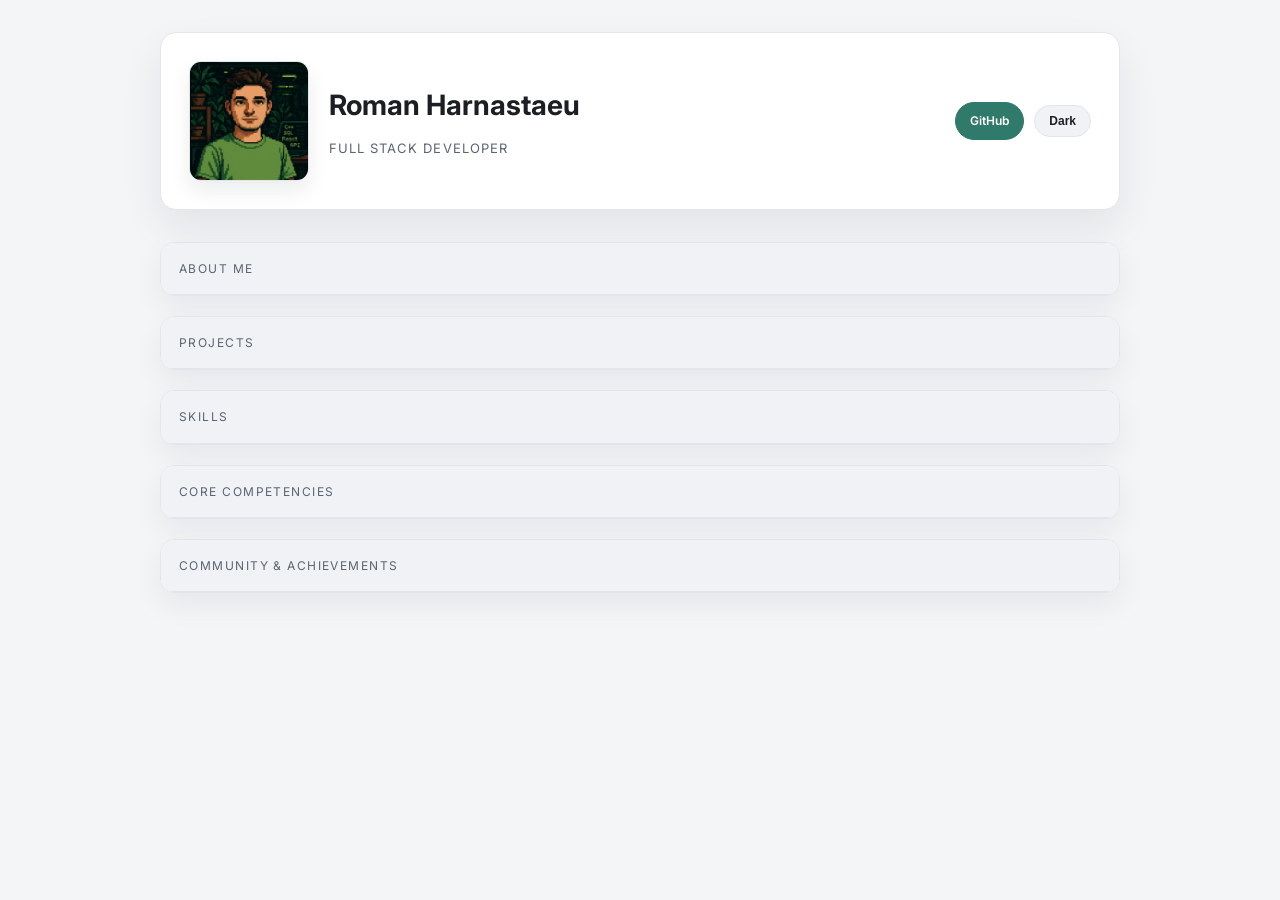
==== commit 4ea17a61: "updated cv" ====
--- a/index.html
+++ b/index.html
@@ -6,1566 +6,947 @@
     <title>harnastaeuDev</title>
     <link rel="icon" href="data:image/svg+xml,<svg xmlns='http://www.w3.org/2000/svg' viewBox='0 0 100 100'><text y='.9em' font-size='90'>💻</text></svg>">
     <style>
-        @import url('https://fonts.googleapis.com/css2?family=Press+Start+2P&display=swap');
-        
-        * {
-            margin: 0;
-            padding: 0;
-            box-sizing: border-box;
+    @import url('https://fonts.googleapis.com/css2?family=Inter:wght@400;500;600;700&family=JetBrains+Mono:wght@400;600&display=swap');
+
+    :root {
+        --bg: #f4f5f7;
+        --surface: #ffffff;
+        --surface-2: #f0f2f5;
+        --text: #1b1f24;
+        --muted: #5b6572;
+        --accent: #2f7a6a;
+        --border: #e2e6eb;
+        --shadow: 0 18px 40px rgba(15, 23, 42, 0.08);
+    }
+
+    [data-theme="dark"] {
+        --bg: #0e1411;
+        --surface: #171d1a;
+        --surface-2: #1f2622;
+        --text: #f1f5f3;
+        --muted: #c3cbc7;
+        --accent: #5ad1b0;
+        --border: #2a3530;
+        --shadow: 0 18px 40px rgba(0, 0, 0, 0.35);
+    }
+
+
+    * {
+        margin: 0;
+        padding: 0;
+        box-sizing: border-box;
+    }
+
+    body {
+        font-family: 'Inter', sans-serif;
+        background: var(--bg);
+        color: var(--text);
+        line-height: 1.6;
+        padding: 32px 16px 64px;
+        min-height: 100vh;
+        overflow-x: hidden;
+        -webkit-font-smoothing: antialiased;
+        -moz-osx-font-smoothing: grayscale;
+    }
+
+    .container {
+        max-width: 960px;
+        margin: 0 auto;
+    }
+
+    .header {
+        text-align: left;
+        margin-bottom: 32px;
+        padding: 28px;
+        border: 1px solid var(--border);
+        background: var(--surface);
+        box-shadow: var(--shadow);
+        border-radius: 16px;
+    }
+
+    .header h1 {
+        font-size: 28px;
+        margin-bottom: 10px;
+        color: var(--text);
+    }
+
+    .header .subtitle {
+        font-size: 13px;
+        color: var(--muted);
+        margin-top: 6px;
+        letter-spacing: 0.08em;
+    }
+
+    .profile-section {
+        display: flex;
+        align-items: center;
+        gap: 20px;
+        flex-wrap: wrap;
+    }
+
+    .profile-image {
+        width: 120px;
+        height: 120px;
+        border: 1px solid var(--border);
+        border-radius: 12px;
+        image-rendering: auto;
+        flex-shrink: 0;
+        box-shadow: 0 10px 20px rgba(15, 23, 42, 0.08);
+    }
+
+    .profile-text {
+        text-align: left;
+        flex: 1;
+        min-width: 220px;
+    }
+
+    .header-actions {
+        margin-left: auto;
+        display: flex;
+        align-items: center;
+    }
+
+    .github-btn {
+        display: inline-flex;
+        align-items: center;
+        justify-content: center;
+        padding: 8px 14px;
+        border-radius: 999px;
+        background: var(--accent);
+        color: #ffffff;
+        font-size: 12px;
+        font-weight: 600;
+        text-decoration: none;
+        border: 1px solid var(--accent);
+        transition: all 0.2s ease;
+        white-space: nowrap;
+    }
+
+    .github-btn:hover {
+        background: #256654;
+        border-color: #256654;
+    }
+
+    .theme-toggle {
+        margin-left: 10px;
+        padding: 8px 14px;
+        border-radius: 999px;
+        background: var(--surface-2);
+        color: var(--text);
+        border: 1px solid var(--border);
+        font-size: 12px;
+        font-weight: 600;
+        cursor: pointer;
+        transition: all 0.2s ease;
+    }
+
+    .theme-toggle:hover {
+        background: var(--accent);
+        border-color: var(--accent);
+        color: #ffffff;
+    }
+
+
+
+    .section {
+        margin-bottom: 20px;
+        border: 1px solid var(--border);
+        background: var(--surface);
+        border-radius: 14px;
+        box-shadow: 0 12px 30px rgba(15, 23, 42, 0.06);
+        overflow: hidden;
+        transition: box-shadow 0.2s ease;
+    }
+
+    .section:hover {
+        box-shadow: 0 18px 36px rgba(15, 23, 42, 0.1);
+        transform: translateY(-1px);
+    }
+
+    .section-header {
+        padding: 16px 18px;
+        cursor: pointer;
+        border-bottom: 1px solid var(--border);
+        background: var(--surface-2);
+    }
+
+    .section-title {
+        font-size: 12px;
+        color: var(--muted);
+        text-transform: uppercase;
+        display: flex;
+        align-items: center;
+        justify-content: space-between;
+        letter-spacing: 0.12em;
+    }
+
+    .section-icon {
+        font-size: 10px;
+        transition: transform 0.3s ease;
+        color: var(--muted);
+    }
+
+    .section.collapsed .section-icon {
+        transform: rotate(-90deg);
+    }
+
+    .section-content {
+        padding: 18px;
+        max-height: 1200px;
+        opacity: 1;
+        transition: all 0.4s ease;
+        overflow: hidden;
+    }
+
+    .section.collapsed .section-content {
+        max-height: 0;
+        opacity: 0;
+        padding: 0 18px;
+    }
+
+    .item {
+        margin-bottom: 12px;
+        padding: 14px 16px;
+        border: 1px solid var(--border);
+        background: #ffffff;
+        border-radius: 12px;
+    }
+
+    [data-theme="dark"] .item,
+    [data-theme="dark"] .project-list li,
+    [data-theme="dark"] .github-list li,
+    [data-theme="dark"] .links-list li,
+    [data-theme="dark"] .activity-card,
+    [data-theme="dark"] .repo-card,
+    [data-theme="dark"] .activity-item,
+    [data-theme="dark"] .subsection,
+    [data-theme="dark"] .diagnostic-status,
+    [data-theme="dark"] .diagnostic-report {
+        background: var(--surface);
+        border-color: var(--border);
+    }
+
+    [data-theme="dark"] .section-header,
+    [data-theme="dark"] .subsection-header {
+        background: var(--surface-2);
+    }
+
+    [data-theme="dark"] .item-title,
+    [data-theme="dark"] .section-title,
+    [data-theme="dark"] .subsection-title,
+    [data-theme="dark"] .activity-type {
+        color: var(--text);
+    }
+
+    [data-theme="dark"] .item-desc,
+    [data-theme="dark"] .repo-description,
+    [data-theme="dark"] .activity-time {
+        color: var(--muted);
+    }
+
+    .item-title {
+        font-size: 15px;
+        color: var(--text);
+        margin-bottom: 6px;
+        font-weight: 600;
+    }
+
+    .item-desc {
+        font-size: 14px;
+        color: var(--muted);
+        line-height: 1.6;
+    }
+
+    [data-theme="dark"] .item-desc,
+    [data-theme="dark"] .project-list li,
+    [data-theme="dark"] .github-list li,
+    [data-theme="dark"] .links-list li {
+        color: var(--muted);
+    }
+
+    .github-list, .project-list, .links-list {
+        list-style: none;
+    }
+
+    .github-list li, .project-list li, .links-list li {
+        margin-bottom: 12px;
+        padding: 14px 16px;
+        border: 1px solid var(--border);
+        background: #ffffff;
+        font-size: 14px;
+        border-radius: 12px;
+    }
+
+    .github-list li a, .project-list li a, .links-list li a {
+        color: var(--accent);
+        text-decoration: none;
+        transition: color 0.2s ease;
+    }
+
+    .github-list li a:hover, .project-list li a:hover, .links-list li a:hover {
+        color: #1f5e50;
+    }
+
+    .project-link {
+        display: inline-block;
+        color: var(--accent) !important;
+        text-decoration: none !important;
+        border: 1px solid rgba(47, 122, 106, 0.3);
+        padding: 6px 10px;
+        border-radius: 8px;
+        background: rgba(47, 122, 106, 0.08);
+        margin-top: 8px;
+        font-weight: 600;
+    }
+
+    .project-link:hover {
+        color: #ffffff !important;
+        background: var(--accent);
+        border-color: var(--accent);
+    }
+
+    .contact-link {
+        color: var(--accent) !important;
+        cursor: pointer;
+        text-decoration: underline;
+    }
+
+    .location-info {
+        color: var(--muted);
+    }
+
+    .modal {
+        display: none;
+        position: fixed;
+        z-index: 2000;
+        left: 0;
+        top: 0;
+        width: 100%;
+        height: 100%;
+        background-color: rgba(15, 23, 42, 0.55);
+        backdrop-filter: blur(6px);
+    }
+
+    .modal-content {
+        background: var(--surface);
+        margin: 15% auto;
+        padding: 24px;
+        border: 1px solid var(--border);
+        border-radius: 12px;
+        width: 90%;
+        max-width: 420px;
+        text-align: center;
+        box-shadow: var(--shadow);
+    }
+
+    .modal-title {
+        font-size: 15px;
+        color: var(--text);
+        margin-bottom: 16px;
+        font-weight: 600;
+    }
+
+    .modal-buttons {
+        display: flex;
+        gap: 12px;
+        justify-content: center;
+        margin-top: 18px;
+    }
+
+    .modal-btn {
+        background: var(--accent);
+        color: #ffffff;
+        border: 1px solid var(--accent);
+        padding: 10px 16px;
+        font-family: 'Inter', sans-serif;
+        font-size: 12px;
+        cursor: pointer;
+        border-radius: 8px;
+        transition: all 0.2s ease;
+        flex: 1;
+        max-width: 160px;
+    }
+
+    .modal-btn:hover {
+        background: #256654;
+        border-color: #256654;
+        transform: translateY(-1px);
+    }
+
+    .modal-btn.cancel {
+        background: #e5e7eb;
+        border-color: #e5e7eb;
+        color: #1f2937;
+    }
+
+    .modal-btn.cancel:hover {
+        background: #d1d5db;
+        border-color: #d1d5db;
+    }
+
+    .diploma-progress {
+        margin-top: 12px;
+        display: flex;
+        flex-direction: column;
+        align-items: flex-start;
+        gap: 6px;
+    }
+
+    .mini-battery-container {
+        display: flex;
+        align-items: center;
+        gap: 4px;
+    }
+
+    .mini-battery-body {
+        width: 140px;
+        height: 12px;
+        border: 1px solid var(--border);
+        border-radius: 999px;
+        background: #eef2f6;
+        position: relative;
+        overflow: hidden;
+    }
+
+    .mini-battery-fill {
+        height: 100%;
+        position: relative;
+    }
+
+    .mini-battery-segments {
+        display: flex;
+        height: 100%;
+        width: 140px;
+        position: absolute;
+        top: 0;
+        left: 0;
+        gap: 2px;
+    }
+
+    .mini-segment {
+        flex: 1;
+        height: 100%;
+        border-radius: 999px;
+        background: rgba(47, 122, 106, 0.12);
+    }
+
+    .mini-segment.filled {
+        background: linear-gradient(90deg, #2f7a6a, #6cc8b3);
+    }
+
+    .mini-segment.empty {
+        background: rgba(47, 122, 106, 0.08);
+        border: none;
+    }
+
+    .mini-battery-tip {
+        width: 8px;
+        height: 8px;
+        background: var(--accent);
+        border-radius: 999px;
+    }
+
+    .diploma-text {
+        font-size: 12px;
+        color: var(--muted);
+        text-align: left;
+    }
+
+    .percentage {
+        color: var(--accent);
+        font-weight: 700;
+        text-shadow: none;
+    }
+
+    .loading-dots {
+        display: inline-block;
+    }
+
+    .dot1, .dot2, .dot3 {
+        animation: typingDots 2s infinite;
+    }
+
+    .dot2 {
+        animation-delay: 0.2s;
+    }
+
+    .dot3 {
+        animation-delay: 0.4s;
+    }
+
+    @keyframes typingDots {
+        0% { opacity: 0.3; }
+        50% { opacity: 1; }
+        100% { opacity: 0.3; }
+    }
+
+    .resume-container {
+        padding: 12px;
+    }
+
+    .resume-image {
+        width: 100%;
+        height: auto;
+        display: block;
+        border: 1px solid var(--border);
+        border-radius: 12px;
+    }
+
+    .subsection {
+        margin-bottom: 12px;
+        border: 1px solid var(--border);
+        background: #ffffff;
+        border-radius: 12px;
+    }
+
+    .subsection-header {
+        padding: 12px 14px;
+        cursor: pointer;
+        border-bottom: 1px solid var(--border);
+        background: var(--surface-2);
+    }
+
+    .subsection-title {
+        font-size: 12px;
+        color: var(--muted);
+        display: flex;
+        align-items: center;
+        justify-content: space-between;
+        letter-spacing: 0.08em;
+        text-transform: uppercase;
+    }
+
+    .subsection-icon {
+        font-size: 10px;
+        transition: transform 0.3s ease;
+        color: var(--muted);
+    }
+
+    .subsection.collapsed .subsection-icon {
+        transform: rotate(-90deg);
+    }
+
+    .subsection-content {
+        padding: 14px;
+        max-height: 600px;
+        opacity: 1;
+        transition: all 0.4s ease;
+        overflow-y: auto;
+        overflow-x: hidden;
+    }
+
+    .subsection.collapsed .subsection-content {
+        max-height: 0;
+        opacity: 0;
+        padding: 0 14px;
+    }
+
+    .skills-grid {
+        display: grid;
+        gap: 10px;
+    }
+
+    .skill-item {
+        display: flex;
+        align-items: center;
+        justify-content: space-between;
+        padding: 6px 0;
+        border-bottom: 1px solid var(--border);
+    }
+
+    .skill-item:last-child {
+        border-bottom: none;
+    }
+
+    .skill-name {
+        font-size: 13px;
+        color: var(--text);
+        min-width: 80px;
+        flex-shrink: 0;
+    }
+
+    .skill-level {
+        display: flex;
+        align-items: center;
+        gap: 10px;
+        flex: 1;
+        margin-left: 12px;
+    }
+
+    .skill-bar {
+        flex: 1;
+        height: 8px;
+        background: #eef2f6;
+        border: 1px solid #d9dee5;
+        border-radius: 999px;
+        overflow: hidden;
+        position: relative;
+    }
+
+    .skill-fill {
+        height: 100%;
+        background: linear-gradient(90deg, #2f7a6a, #6cc8b3);
+        border-radius: 999px;
+        transition: width 1.2s ease-in-out;
+    }
+
+    .skill-percentage {
+        font-size: 12px;
+        color: var(--muted);
+        min-width: 30px;
+        text-align: right;
+    }
+
+    .skills-tags {
+        display: flex;
+        flex-wrap: wrap;
+        gap: 8px;
+    }
+
+    .skill-tag {
+        display: inline-block;
+        padding: 6px 10px;
+        background: rgba(47, 122, 106, 0.08);
+        border: 1px solid rgba(47, 122, 106, 0.2);
+        border-radius: 999px;
+        font-size: 12px;
+        color: var(--accent);
+        cursor: default;
+    }
+
+    .skill-tag:hover {
+        background: rgba(47, 122, 106, 0.14);
+    }
+
+    .main-account-section {
+        margin-bottom: 20px;
+        padding-bottom: 16px;
+        border-bottom: 1px solid var(--border);
+    }
+
+    .account-header {
+        display: flex;
+        justify-content: space-between;
+        align-items: center;
+        margin-bottom: 12px;
+        flex-wrap: wrap;
+        gap: 10px;
+    }
+
+    .main-account-title {
+        font-size: 14px;
+        color: var(--text);
+        margin: 0;
+    }
+
+    .main-account-link {
+        color: var(--accent);
+        text-decoration: none;
+    }
+
+    .main-account-link:hover {
+        color: #1f5e50;
+    }
+
+    .other-accounts-title {
+        font-size: 12px;
+        color: var(--muted);
+        margin-bottom: 10px;
+        text-transform: uppercase;
+        letter-spacing: 0.08em;
+    }
+
+    .activity-summary {
+        display: grid;
+        grid-template-columns: repeat(auto-fit, minmax(140px, 1fr));
+        gap: 12px;
+        margin-bottom: 18px;
+    }
+
+    .activity-card {
+        display: flex;
+        align-items: center;
+        gap: 10px;
+        padding: 12px;
+        background: #ffffff;
+        border: 1px solid var(--border);
+        border-radius: 12px;
+    }
+
+    .activity-icon {
+        font-size: 16px;
+    }
+
+    .activity-number {
+        font-size: 16px;
+        color: var(--text);
+        font-weight: 700;
+    }
+
+    .activity-label {
+        font-size: 11px;
+        color: var(--muted);
+        text-transform: uppercase;
+        letter-spacing: 0.06em;
+    }
+
+    .repo-grid {
+        display: grid;
+        gap: 12px;
+    }
+
+    .repo-card {
+        padding: 14px;
+        background: #ffffff;
+        border: 1px solid var(--border);
+        border-radius: 12px;
+    }
+
+    .repo-header {
+        display: flex;
+        align-items: center;
+        justify-content: space-between;
+        margin-bottom: 8px;
+    }
+
+    .repo-name {
+        font-size: 13px;
+        color: var(--accent);
+        font-weight: 600;
+        text-decoration: none;
+    }
+
+    .repo-stats {
+        display: flex;
+        gap: 10px;
+        font-size: 11px;
+        color: var(--muted);
+    }
+
+    .repo-description {
+        font-size: 13px;
+        color: var(--muted);
+        line-height: 1.4;
+        margin-bottom: 8px;
+    }
+
+    .repo-language {
+        font-size: 11px;
+        color: var(--accent);
+        background: rgba(47, 122, 106, 0.08);
+        padding: 2px 8px;
+        border-radius: 999px;
+        border: 1px solid rgba(47, 122, 106, 0.2);
+    }
+
+    .language-stats {
+        display: flex;
+        flex-direction: column;
+        gap: 10px;
+    }
+
+    .language-item {
+        display: flex;
+        align-items: center;
+        gap: 10px;
+    }
+
+    .language-name {
+        font-size: 12px;
+        color: var(--text);
+        min-width: 90px;
+    }
+
+    .language-bar {
+        flex: 1;
+        height: 8px;
+        background: #eef2f6;
+        border: 1px solid #d9dee5;
+        border-radius: 999px;
+        overflow: hidden;
+    }
+
+    .language-fill {
+        height: 100%;
+        border-radius: 999px;
+        transition: width 1.2s ease-in-out;
+    }
+
+    .language-percentage {
+        font-size: 11px;
+        color: var(--muted);
+        min-width: 36px;
+        text-align: right;
+    }
+
+    .activity-feed {
+        display: flex;
+        flex-direction: column;
+        gap: 10px;
+    }
+
+    .activity-item {
+        padding: 12px;
+        background: #ffffff;
+        border: 1px solid var(--border);
+        border-radius: 12px;
+        font-size: 12px;
+        color: var(--muted);
+    }
+
+    .activity-type {
+        color: var(--text);
+        font-weight: 600;
+        margin-bottom: 4px;
+    }
+
+    .activity-repo {
+        color: var(--accent);
+        text-decoration: none;
+    }
+
+    .activity-time {
+        color: #94a3b8;
+        font-size: 11px;
+    }
+
+    .repo-loading, .language-loading, .activity-loading {
+        text-align: center;
+        padding: 16px;
+        color: var(--muted);
+        font-size: 12px;
+    }
+
+    .diagnostic-panel {
+        display: grid;
+        gap: 12px;
+        font-size: 13px;
+        color: var(--muted);
+    }
+
+    .diagnostic-copy {
+        line-height: 1.6;
+    }
+
+    .diagnostic-controls {
+        display: flex;
+        flex-wrap: wrap;
+        gap: 10px;
+        align-items: center;
+    }
+
+    .diagnostic-btn {
+        background: var(--accent);
+        color: #ffffff;
+        border: 1px solid var(--accent);
+        padding: 10px 14px;
+        font-family: 'Inter', sans-serif;
+        font-size: 12px;
+        cursor: pointer;
+        border-radius: 8px;
+        transition: all 0.2s ease;
+    }
+
+    .diagnostic-btn:hover {
+        background: #256654;
+        border-color: #256654;
+        transform: translateY(-1px);
+    }
+
+    .diagnostic-btn:disabled {
+        cursor: not-allowed;
+        opacity: 0.7;
+    }
+
+    .diagnostic-note {
+        color: var(--muted);
+    }
+
+    .diagnostic-status {
+        padding: 10px 12px;
+        border: 1px solid var(--border);
+        background: #ffffff;
+        border-radius: 8px;
+        font-family: 'JetBrains Mono', monospace;
+        font-size: 12px;
+    }
+
+    .diagnostic-report {
+        background: #ffffff;
+        border: 1px solid var(--border);
+        border-radius: 8px;
+        padding: 12px;
+        max-height: 260px;
+        overflow-y: auto;
+        white-space: pre-wrap;
+        color: var(--muted);
+        font-family: 'JetBrains Mono', monospace;
+        line-height: 1.5;
+        font-size: 12px;
+    }
+
+    .diagnostic-download {
+        display: inline-block;
+        color: var(--accent);
+        text-decoration: none;
+        border: 1px solid rgba(47, 122, 106, 0.3);
+        padding: 6px 10px;
+        border-radius: 8px;
+        background: rgba(47, 122, 106, 0.08);
+        font-weight: 600;
+    }
+
+    .diagnostic-download:hover {
+        color: #ffffff;
+        background: var(--accent);
+    }
+
+    .diagnostic-consent {
+        display: flex;
+        gap: 10px;
+        align-items: flex-start;
+        font-size: 12px;
+        color: var(--muted);
+        line-height: 1.5;
+        margin: 10px 0 12px;
+    }
+
+    .diagnostic-consent input {
+        margin-top: 2px;
+    }
+
+    .diagnostic-hidden {
+        display: none;
+    }
+
+    @media (max-width: 768px) {
+        .profile-section {
+            flex-direction: column;
+            align-items: flex-start;
         }
-        
+
+        .activity-summary {
+            grid-template-columns: repeat(2, 1fr);
+        }
+    }
+
+    @media (max-width: 480px) {
         body {
-            font-family: 'Press Start 2P', monospace;
-            background: linear-gradient(135deg, #000000 0%, #111111 50%, #1a1a1a 100%);
-            background-attachment: fixed;
-            background-image: 
-                radial-gradient(circle at 20% 20%, rgba(0, 255, 0, 0.03) 1px, transparent 1px),
-                radial-gradient(circle at 80% 80%, rgba(0, 255, 0, 0.02) 1px, transparent 1px);
-            background-size: 40px 40px, 25px 25px;
-            color: #00ff00;
-            line-height: 1.5;
-            padding: 20px;
-            min-height: 100vh;
-            overflow-x: hidden;
-            -webkit-font-smoothing: antialiased;
-            -moz-osx-font-smoothing: grayscale;
-            letter-spacing: normal;
+            padding: 20px 12px 48px;
         }
-        
-        .container {
-            max-width: 420px;
-            margin: 0 auto;
-            position: relative;
-        }
-        
-        .header {
-            text-align: center;
-            margin-bottom: 40px;
-            padding: 25px;
-            border: 3px solid #00ff00;
-            background: linear-gradient(45deg, #0a2f0a, #1a401a, #0a2f0a);
-            box-shadow: 5px 5px 0px #00ff00;
-            border-radius: 2px;
-            position: relative;
-            overflow: hidden;
-        }
-        
-
-        
+
         .header h1 {
             font-size: 22px;
-            margin-bottom: 15px;
-            color: #00ff00;
-            position: relative;
-            z-index: 1;
         }
-        
-        .header .subtitle {
-            font-size: 10px;
-            color: #66ff66;
-            margin-top: 10px;
-            position: relative;
-            z-index: 1;
+
+        .item-desc,
+        .project-list li,
+        .github-list li,
+        .links-list li {
+            font-size: 13px;
         }
-        
-        .profile-section {
-            display: flex;
-            align-items: center;
-            gap: 20px;
-            flex-wrap: wrap;
-            justify-content: center;
-        }
-        
-        .profile-image {
-            width: 120px;
-            height: 120px;
-            border: 2px solid #00ff00;
-            border-radius: 2px;
-            image-rendering: pixelated;
-            image-rendering: -moz-crisp-edges;
-            image-rendering: crisp-edges;
-            flex-shrink: 0;
-        }
-        
-        .profile-text {
-            text-align: center;
-            flex: 1;
-            min-width: 200px;
-        }
-        
-        .section {
-            margin-bottom: 20px;
-            border: 2px solid #00ff00;
-            background: linear-gradient(145deg, rgba(10, 40, 10, 0.9), rgba(26, 46, 26, 0.9));
-            border-radius: 3px;
-            box-shadow: 0 4px 15px rgba(0, 0, 0, 0.5);
-            overflow: hidden;
-            transition: all 0.3s ease;
-        }
-        
-        .section:hover {
-            box-shadow: 0 6px 20px rgba(0, 0, 0, 0.6);
-            transform: translateY(-2px);
-        }
-        
-        .section-header {
-            padding: 15px;
-            cursor: pointer;
-            border-bottom: 1px solid rgba(0, 255, 0, 0.3);
-            background: linear-gradient(90deg, rgba(0, 255, 0, 0.1), transparent);
-            transition: all 0.3s ease;
-            position: relative;
-        }
-        
-        .section-header:hover {
-            background: linear-gradient(90deg, rgba(0, 255, 0, 0.2), transparent);
-        }
-        
-        .section-title {
-            font-size: 12px;
-            color: #66ff66;
-            text-transform: uppercase;
-            display: flex;
-            align-items: center;
-            justify-content: space-between;
-        }
-        
-        .section-icon {
-            font-size: 10px;
-            transition: transform 0.3s ease;
-            color: #00ff00;
-        }
-        
-        .section.collapsed .section-icon {
-            transform: rotate(-90deg);
-        }
-        
-        .section-content {
-            padding: 15px;
-            max-height: 1000px;
-            opacity: 1;
-            transition: all 0.4s ease;
-            overflow: hidden;
-        }
-        
-        .section.collapsed .section-content {
-            max-height: 0;
-            opacity: 0;
-            padding: 0 15px;
-        }
-        
-        .item {
-            margin-bottom: 15px;
-            padding: 12px;
-            border: 1px solid rgba(0, 255, 0, 0.4);
-            background: linear-gradient(135deg, rgba(26, 46, 26, 0.8), rgba(15, 40, 15, 0.6));
-            border-radius: 2px;
-            transition: all 0.3s ease;
-        }
-        
-        .item:hover {
-            border-color: rgba(102, 255, 102, 0.6);
-        }
-        
-        .item-title {
-            font-size: 10px;
-            color: #66ff66;
-            margin-bottom: 8px;
-        }
-        
-        .item-desc {
-            font-size: 8px;
-            color: #99ff99;
-            line-height: 1.5;
-        }
-        
-        .github-list, .project-list, .links-list {
-            list-style: none;
-        }
-        
-        .github-list li, .project-list li, .links-list li {
-            margin-bottom: 12px;
-            padding: 12px;
-            border: 1px solid rgba(0, 255, 0, 0.4);
-            background: linear-gradient(135deg, rgba(0, 0, 0, 0.4), rgba(26, 46, 26, 0.6));
-            font-size: 8px;
-            border-radius: 2px;
-            transition: all 0.3s ease;
-            position: relative;
-            overflow: hidden;
-        }
-        
-        .github-list li:hover, .project-list li:hover, .links-list li:hover {
-            border-color: rgba(102, 255, 102, 0.8);
-            transform: translateX(5px);
-        }
-        
-        .github-list li a, .project-list li a, .links-list li a {
-            color: #00ff00;
-            text-decoration: none;
-            transition: all 0.3s ease;
-        }
-        
-        .github-list li a:hover, .project-list li a:hover, .links-list li a:hover {
-            color: #66ff66;
-        }
-        
-        .project-link {
-            display: inline-block;
-            color: #00ff00 !important;
-            text-decoration: underline !important;
-            border: 1px solid rgba(0, 255, 0, 0.5);
-            padding: 4px 8px;
-            border-radius: 2px;
-            background: rgba(0, 255, 0, 0.1);
-            margin-top: 8px;
-            font-weight: bold;
-            transition: all 0.3s ease;
-            cursor: pointer;
-        }
-        
-        .project-link:hover {
-            color: #ffffff !important;
-            background: rgba(0, 255, 0, 0.3);
-            border-color: #00ff00;
-            box-shadow: 0 0 10px rgba(0, 255, 0, 0.5);
-            transform: scale(1.05);
-        }
-        
-        .contact-link {
-            color: #66ff66 !important;
-            cursor: pointer;
-            transition: all 0.3s ease;
-            text-decoration: underline;
-            display: inline-block;
-        }
-        
-        .contact-link:hover {
-            color: #99ff99 !important;
-        }
-        
-        .location-info {
-            color: #33ff33;
-            cursor: default;
-        }
-        
-        .modal {
-            display: none;
-            position: fixed;
-            z-index: 2000;
-            left: 0;
-            top: 0;
-            width: 100%;
-            height: 100%;
-            background-color: rgba(0, 0, 0, 0.8);
-            backdrop-filter: blur(5px);
-        }
-        
-        .modal-content {
-            background: linear-gradient(145deg, #1a1a1a, #333333);
-            margin: 15% auto;
-            padding: 25px;
-            border: 2px solid #00ff00;
-            border-radius: 5px;
-            width: 90%;
-            max-width: 400px;
-            text-align: center;
-            box-shadow: 0 8px 20px rgba(0, 0, 0, 0.5);
-        }
-        
-        .modal-title {
-            font-size: 12px;
-            color: #66ff66;
-            margin-bottom: 20px;
-        }
-        
-        .modal-buttons {
-            display: flex;
-            gap: 15px;
-            justify-content: center;
-            margin-top: 20px;
-        }
-        
-        .modal-btn {
-            background: linear-gradient(45deg, #00ff00, #009900);
-            color: #000;
-            border: 2px solid #00ff00;
-            padding: 10px 20px;
-            font-family: 'Press Start 2P', monospace;
-            font-size: 8px;
-            cursor: pointer;
-            border-radius: 3px;
-            transition: all 0.3s ease;
-            flex: 1;
-            max-width: 120px;
-        }
-        
-        .modal-btn:hover {
-            background: linear-gradient(45deg, #66ff66, #33cc33);
-            border-color: #66ff66;
-            transform: translateY(-2px);
-        }
-        
-        .modal-btn.cancel {
-            background: linear-gradient(45deg, #666666, #555555);
-            border-color: #666666;
-        }
-        
-        .modal-btn.cancel:hover {
-            background: linear-gradient(45deg, #999999, #777777);
-        }
-        
-        /* Diploma Progress in Header */
-        .diploma-progress {
-            margin-top: 12px;
-            display: flex;
-            flex-direction: column;
-            align-items: center;
-            gap: 8px;
-        }
-        
-        .mini-battery-container {
-            display: flex;
-            align-items: center;
-            gap: 2px;
-        }
-        
-        .mini-battery-body {
-            width: 120px;
-            height: 16px;
-            border: 2px solid #00ff00;
-            border-radius: 2px;
-            background: rgba(0, 0, 0, 0.6);
-            position: relative;
-            overflow: hidden;
-            box-shadow: 
-                inset 0 0 5px rgba(0, 0, 0, 0.5),
-                0 0 5px rgba(0, 255, 0, 0.2);
-        }
-        
-        .mini-battery-fill {
-            height: 100%;
-            position: relative;
-            transition: width 2s ease-in-out;
-        }
-        
-        .mini-battery-segments {
-            display: flex;
-            height: 100%;
-            width: 120px;
-            position: absolute;
-            top: 0;
-            left: 0;
-        }
-        
-        .mini-segment {
-            flex: 1;
-            height: 100%;
-            margin: 1px 0.5px;
-            border-radius: 1px;
-            transition: all 0.3s ease;
-        }
-        
-        .mini-segment.filled {
-            animation: miniPixelGlow 2s infinite alternate;
-        }
-        
-        .mini-segment.red { background: linear-gradient(180deg, #ff4444, #cc0000); }
-        .mini-segment.red-orange { background: linear-gradient(180deg, #ff6644, #dd2200); }
-        .mini-segment.orange { background: linear-gradient(180deg, #ff8844, #ee4400); }
-        .mini-segment.yellow-orange { background: linear-gradient(180deg, #ffaa44, #ff6600); }
-        .mini-segment.yellow { background: linear-gradient(180deg, #ffdd44, #ffaa00); }
-        .mini-segment.yellow-green { background: linear-gradient(180deg, #aaff44, #88cc00); }
-        .mini-segment.green { background: linear-gradient(180deg, #44ff44, #00cc00); }
-        
-        .mini-segment.empty {
-            background: linear-gradient(180deg, rgba(102, 255, 102, 0.08), rgba(0, 255, 0, 0.03));
-            border: 0.5px solid rgba(0, 255, 0, 0.15);
-        }
-        
-        .mini-battery-tip {
-            width: 5px;
-            height: 10px;
-            background: linear-gradient(180deg, #00ff00, #00cc00);
-            border-radius: 0 1px 1px 0;
-            border: 1px solid #00ff00;
-            border-left: none;
-            box-shadow: 0 0 3px rgba(0, 255, 0, 0.3);
-        }
-        
-        .diploma-text {
-            font-size: 8px;
-            color: #99ff99;
-            text-align: center;
-        }
-        
-        .percentage {
-            color: #00ff00;
-            font-weight: bold;
-            text-shadow: 0 0 8px rgba(0, 255, 0, 0.6);
-            animation: percentageGlow 2s infinite alternate;
-        }
-        
-        .loading-dots {
-            display: inline-block;
-        }
-        
-        .dot1, .dot2, .dot3 {
-            animation: typingDots 2s infinite;
-        }
-        
-        .dot2 {
-            animation-delay: 0.2s;
-        }
-        
-        .dot3 {
-            animation-delay: 0.4s;
-        }
-        
-        @keyframes miniPixelGlow {
-            0% { 
-                box-shadow: inset 0 0 2px rgba(255, 255, 255, 0.2);
-                filter: brightness(1);
-            }
-            100% { 
-                box-shadow: inset 0 0 4px rgba(255, 255, 255, 0.4);
-                filter: brightness(1.15);
-            }
-        }
-        
-        @keyframes typingDots {
-            0% { opacity: 0; }
-            10% { opacity: 1; }
-            50% { opacity: 1; }
-            60% { opacity: 0; }
-            100% { opacity: 0; }
-        }
-        
-        @keyframes percentageGlow {
-            0% { 
-                text-shadow: 0 0 5px rgba(0, 255, 0, 0.4);
-                color: #00ff00;
-            }
-            100% { 
-                text-shadow: 0 0 12px rgba(0, 255, 0, 0.8);
-                color: #66ff66;
-            }
-        }
-
-        /* Resume Section Styles */
-        .resume-container {
-            padding: 15px;
-        }
-        
-        .resume-image {
-            width: 100%;
-            height: auto;
-            display: block;
-            border: 2px solid rgba(0, 255, 0, 0.4);
-            border-radius: 3px;
-        }
-
-        /* Skills Section Styles */
-        .subsection {
-            margin-bottom: 15px;
-            border: 1px solid rgba(0, 255, 0, 0.3);
-            background: linear-gradient(135deg, rgba(15, 30, 15, 0.6), rgba(20, 35, 20, 0.8));
-            border-radius: 2px;
-            overflow: hidden;
-            transition: all 0.3s ease;
-        }
-        
-        .subsection:hover {
-            border-color: rgba(102, 255, 102, 0.5);
-        }
-        
-        .subsection-header {
-            padding: 12px 15px;
-            cursor: pointer;
-            border-bottom: 1px solid rgba(0, 255, 0, 0.2);
-            background: linear-gradient(90deg, rgba(0, 255, 0, 0.05), transparent);
-            transition: all 0.3s ease;
-        }
-        
-        .subsection-header:hover {
-            background: linear-gradient(90deg, rgba(0, 255, 0, 0.1), transparent);
-        }
-        
-        .subsection-title {
-            font-size: 10px;
-            color: #99ff99;
-            display: flex;
-            align-items: center;
-            justify-content: space-between;
-        }
-        
-        .subsection-icon {
-            font-size: 8px;
-            transition: transform 0.3s ease;
-            color: #66ff66;
-        }
-        
-        .subsection.collapsed .subsection-icon {
-            transform: rotate(-90deg);
-        }
-        
-        .subsection-content {
-            padding: 15px;
-            max-height: 600px;
-            opacity: 1;
-            transition: all 0.4s ease;
-            overflow-y: auto;
-            overflow-x: hidden;
-        }
-        
-        .subsection.collapsed .subsection-content {
-            max-height: 0;
-            opacity: 0;
-            padding: 0 15px;
-        }
-        
-        .skills-grid {
-            display: grid;
-            gap: 12px;
-        }
-        
-        .skill-item {
-            display: flex;
-            align-items: center;
-            justify-content: space-between;
-            padding: 8px 0;
-            border-bottom: 1px solid rgba(0, 255, 0, 0.1);
-        }
-        
-        .skill-item:last-child {
-            border-bottom: none;
-        }
-        
-        .skill-name {
-            font-size: 8px;
-            color: #66ff66;
-            min-width: 80px;
-            flex-shrink: 0;
-        }
-        
-        .skill-level {
-            display: flex;
-            align-items: center;
-            gap: 10px;
-            flex: 1;
-            margin-left: 15px;
-        }
-        
-        .skill-bar {
-            flex: 1;
-            height: 8px;
-            background: rgba(0, 0, 0, 0.6);
-            border: 1px solid rgba(0, 255, 0, 0.3);
-            border-radius: 2px;
-            overflow: hidden;
-            position: relative;
-        }
-        
-        .skill-fill {
-            height: 100%;
-            background: linear-gradient(90deg, #ff4444, #ffaa44, #44ff44);
-            border-radius: 1px;
-            transition: width 2s ease-in-out;
-            position: relative;
-            animation: skillGlow 3s infinite alternate;
-        }
-        
-        .skill-percentage {
-            font-size: 7px;
-            color: #00ff00;
-            min-width: 30px;
-            text-align: right;
-            text-shadow: 0 0 5px rgba(0, 255, 0, 0.5);
-        }
-        
-        .skills-tags {
-            display: flex;
-            flex-wrap: wrap;
-            gap: 8px;
-        }
-        
-        .skill-tag {
-            display: inline-block;
-            padding: 6px 10px;
-            background: linear-gradient(45deg, rgba(0, 255, 0, 0.1), rgba(0, 255, 0, 0.2));
-            border: 1px solid rgba(0, 255, 0, 0.4);
-            border-radius: 2px;
-            font-size: 7px;
-            color: #99ff99;
-            transition: all 0.3s ease;
-            cursor: default;
-        }
-        
-        .skill-tag:hover {
-            background: linear-gradient(45deg, rgba(0, 255, 0, 0.2), rgba(0, 255, 0, 0.3));
-            border-color: rgba(102, 255, 102, 0.6);
-            transform: translateY(-1px);
-            color: #66ff66;
-            box-shadow: 0 2px 8px rgba(0, 255, 0, 0.2);
-        }
-        
-        @keyframes skillGlow {
-            0% { 
-                box-shadow: inset 0 0 5px rgba(255, 255, 255, 0.1);
-                filter: brightness(1);
-            }
-            100% { 
-                box-shadow: inset 0 0 10px rgba(255, 255, 255, 0.3);
-                filter: brightness(1.1);
-            }
-        }
-
-        /* GitHub Activity Dashboard Styles */
-        .main-account-section {
-            margin-bottom: 25px;
-            padding-bottom: 20px;
-            border-bottom: 1px solid rgba(0, 255, 0, 0.2);
-        }
-        
-        .account-header {
-            display: flex;
-            justify-content: space-between;
-            align-items: center;
-            margin-bottom: 15px;
-            flex-wrap: wrap;
-            gap: 10px;
-        }
-        
-        .main-account-title {
-            font-size: 12px;
-            color: #66ff66;
-            margin: 0;
-        }
-        
-        .main-account-link {
-            color: #00ff00;
-            text-decoration: none;
-            transition: color 0.3s ease;
-        }
-        
-        .main-account-link:hover {
-            color: #66ff66;
-        }
-        
-
-        
-        .other-accounts-section {
-            margin-top: 20px;
-        }
-        
-        .other-accounts-title {
-            font-size: 10px;
-            color: #99ff99;
-            margin-bottom: 12px;
-            text-transform: uppercase;
-        }
-        
-        .activity-summary {
-            display: grid;
-            grid-template-columns: repeat(auto-fit, minmax(100px, 1fr));
-            gap: 12px;
-            margin-bottom: 20px;
-        }
-        
-        .activity-card {
-            display: flex;
-            align-items: center;
-            gap: 10px;
-            padding: 12px;
-            background: linear-gradient(135deg, rgba(0, 255, 0, 0.05), rgba(0, 255, 0, 0.1));
-            border: 1px solid rgba(0, 255, 0, 0.3);
-            border-radius: 3px;
-            transition: all 0.3s ease;
-            position: relative;
-            overflow: hidden;
-        }
-        
-        .activity-card:hover {
-            border-color: rgba(102, 255, 102, 0.6);
-            transform: translateY(-2px);
-            box-shadow: 0 4px 12px rgba(0, 255, 0, 0.2);
-        }
-        
-        .activity-card::before {
-            content: '';
-            position: absolute;
-            top: 0;
-            left: -100%;
-            width: 100%;
-            height: 100%;
-            background: linear-gradient(90deg, transparent, rgba(0, 255, 0, 0.1), transparent);
-            transition: left 0.5s ease;
-        }
-        
-        .activity-card:hover::before {
-            left: 100%;
-        }
-        
-        .activity-icon {
-            font-size: 16px;
-            flex-shrink: 0;
-        }
-        
-        .activity-data {
-            display: flex;
-            flex-direction: column;
-            gap: 2px;
-        }
-        
-        .activity-number {
-            font-size: 12px;
-            color: #00ff00;
-            font-weight: bold;
-            text-shadow: 0 0 8px rgba(0, 255, 0, 0.6);
-            animation: numberGlow 2s infinite alternate;
-        }
-        
-        .activity-label {
-            font-size: 7px;
-            color: #99ff99;
-            text-transform: uppercase;
-        }
-        
-        .repo-grid {
-            display: grid;
-            gap: 12px;
-        }
-        
-        .repo-card {
-            padding: 15px;
-            background: linear-gradient(135deg, rgba(15, 30, 15, 0.8), rgba(20, 35, 20, 0.6));
-            border: 1px solid rgba(0, 255, 0, 0.3);
-            border-radius: 3px;
-            transition: all 0.3s ease;
-            position: relative;
-        }
-        
-        .repo-card:hover {
-            border-color: rgba(102, 255, 102, 0.6);
-            transform: translateX(5px);
-        }
-        
-        .repo-header {
-            display: flex;
-            align-items: center;
-            justify-content: space-between;
-            margin-bottom: 8px;
-        }
-        
-        .repo-name {
-            font-size: 10px;
-            color: #66ff66;
-            font-weight: bold;
-            text-decoration: none;
-            transition: color 0.3s ease;
-        }
-        
-        .repo-name:hover {
-            color: #00ff00;
-        }
-        
-        .repo-stats {
-            display: flex;
-            gap: 12px;
-            font-size: 7px;
-            color: #99ff99;
-        }
-        
-        .repo-stat {
-            display: flex;
-            align-items: center;
-            gap: 3px;
-        }
-        
-        .repo-description {
-            font-size: 8px;
-            color: #ccffcc;
-            line-height: 1.4;
-            margin-bottom: 8px;
-        }
-        
-        .repo-language {
-            font-size: 7px;
-            color: #00ff00;
-            background: rgba(0, 255, 0, 0.1);
-            padding: 2px 6px;
-            border-radius: 2px;
-            border: 1px solid rgba(0, 255, 0, 0.3);
-        }
-        
-        .language-stats {
-            display: flex;
-            flex-direction: column;
-            gap: 10px;
-        }
-        
-        .language-item {
-            display: flex;
-            align-items: center;
-            gap: 10px;
-        }
-        
-        .language-name {
-            font-size: 8px;
-            color: #66ff66;
-            min-width: 80px;
-            flex-shrink: 0;
-        }
-        
-        .language-bar {
-            flex: 1;
-            height: 6px;
-            background: rgba(0, 0, 0, 0.6);
-            border: 1px solid rgba(0, 255, 0, 0.3);
-            border-radius: 2px;
-            overflow: hidden;
-            position: relative;
-        }
-        
-        .language-fill {
-            height: 100%;
-            border-radius: 1px;
-            transition: width 2s ease-in-out;
-            position: relative;
-            animation: languageGlow 3s infinite alternate;
-        }
-        
-        .language-percentage {
-            font-size: 7px;
-            color: #00ff00;
-            min-width: 35px;
-            text-align: right;
-        }
-        
-        .activity-feed {
-            display: flex;
-            flex-direction: column;
-            gap: 10px;
-        }
-        
-        .activity-item {
-            padding: 10px;
-            background: linear-gradient(135deg, rgba(0, 0, 0, 0.4), rgba(26, 46, 26, 0.6));
-            border: 1px solid rgba(0, 255, 0, 0.2);
-            border-radius: 2px;
-            font-size: 8px;
-            color: #99ff99;
-            transition: all 0.3s ease;
-            position: relative;
-            overflow: hidden;
-        }
-        
-        .activity-item:hover {
-            border-color: rgba(102, 255, 102, 0.5);
-            transform: translateX(3px);
-        }
-        
-        .activity-type {
-            color: #66ff66;
-            font-weight: bold;
-            margin-bottom: 4px;
-        }
-        
-        .activity-repo {
-            color: #00ff00;
-            text-decoration: none;
-        }
-        
-        .activity-time {
-            color: #ccffcc;
-            font-size: 7px;
-            opacity: 0.8;
-        }
-        
-        .repo-loading, .language-loading, .activity-loading {
-            text-align: center;
-            padding: 20px;
-            color: #66ff66;
-            font-size: 8px;
-            animation: pulse 2s infinite;
-        }
-        
-        @keyframes numberGlow {
-            0% { 
-                text-shadow: 0 0 5px rgba(0, 255, 0, 0.4);
-                color: #00ff00;
-            }
-            100% { 
-                text-shadow: 0 0 12px rgba(0, 255, 0, 0.8);
-                color: #66ff66;
-            }
-        }
-        
-        @keyframes languageGlow {
-            0% { 
-                box-shadow: inset 0 0 3px rgba(255, 255, 255, 0.1);
-                filter: brightness(1);
-            }
-            100% { 
-                box-shadow: inset 0 0 8px rgba(255, 255, 255, 0.3);
-                filter: brightness(1.2);
-            }
-        }
-
-        /* Page Insights Styles */
-        .insights-container {
-            padding: 15px;
-            max-height: 80vh;
-            overflow-y: auto;
-            overflow-x: hidden;
-        }
-
-        /* Custom Scrollbar for Insights */
-        .insights-container::-webkit-scrollbar,
-        .subsection-content::-webkit-scrollbar {
-            width: 8px;
-        }
-
-        .insights-container::-webkit-scrollbar-track,
-        .subsection-content::-webkit-scrollbar-track {
-            background: rgba(0, 0, 0, 0.3);
-            border-radius: 2px;
-        }
-
-        .insights-container::-webkit-scrollbar-thumb,
-        .subsection-content::-webkit-scrollbar-thumb {
-            background: linear-gradient(180deg, #00ff00, #66ff66);
-            border-radius: 2px;
-            border: 1px solid rgba(0, 255, 0, 0.3);
-        }
-
-        .insights-container::-webkit-scrollbar-thumb:hover,
-        .subsection-content::-webkit-scrollbar-thumb:hover {
-            background: linear-gradient(180deg, #66ff66, #99ff99);
-        }
-
-        .metrics-grid {
-            display: grid;
-            grid-template-columns: repeat(auto-fit, minmax(250px, 1fr));
-            gap: 12px;
-        }
-
-        .metric-item {
-            display: flex;
-            justify-content: space-between;
-            align-items: flex-start;
-            padding: 8px 12px;
-            background: linear-gradient(135deg, rgba(15, 30, 15, 0.6), rgba(20, 35, 20, 0.8));
-            border: 1px solid rgba(0, 255, 0, 0.3);
-            border-radius: 3px;
-            transition: all 0.3s ease;
-            margin-bottom: 8px;
-            flex-wrap: wrap;
-            gap: 8px;
-        }
-
-        .metric-item:hover {
-            border-color: rgba(102, 255, 102, 0.5);
-            transform: translateX(3px);
-        }
-
-        .metric-name {
-            font-size: 8px;
-            color: #99ff99;
-            flex: 1;
-            min-width: 100px;
-            word-wrap: break-word;
-            line-height: 1.3;
-        }
-
-        .metric-data {
-            font-size: 9px;
-            color: #00ff00;
-            font-weight: bold;
-            text-shadow: 0 0 5px rgba(0, 255, 0, 0.5);
-            text-align: right;
-            font-family: monospace;
-            word-wrap: break-word;
-            max-width: 60%;
-            line-height: 1.3;
-        }
-
-        .loading-message {
-            text-align: center;
-            padding: 20px;
-            color: #66ff66;
-            font-size: 8px;
-            font-style: italic;
-            animation: pulse 2s infinite;
-        }
-
-        .resource-table {
-            width: 100%;
-            border-collapse: collapse;
-            margin-top: 10px;
-        }
-
-        .resource-table th,
-        .resource-table td {
-            padding: 6px 8px;
-            border: 1px solid rgba(0, 255, 0, 0.2);
-            font-size: 7px;
-            text-align: left;
-        }
-
-        .resource-table th {
-            background: rgba(0, 255, 0, 0.1);
-            color: #66ff66;
-            font-weight: bold;
-        }
-
-        .resource-table td {
-            color: #99ff99;
-            font-family: monospace;
-        }
-
-        .resource-table tr:hover {
-            background: rgba(0, 255, 0, 0.05);
-        }
-
-        .memory-visual {
-            display: flex;
-            align-items: center;
-            gap: 10px;
-            margin-top: 8px;
-            padding: 8px;
-            background: rgba(0, 255, 0, 0.05);
-            border-radius: 3px;
-        }
-
-        .memory-bar {
-            flex: 1;
-            height: 8px;
-            background: rgba(0, 0, 0, 0.6);
-            border: 1px solid rgba(0, 255, 0, 0.3);
-            border-radius: 2px;
-            overflow: hidden;
-            position: relative;
-        }
-
-        .memory-fill {
-            height: 100%;
-            background: linear-gradient(90deg, #44ff44, #ffaa44, #ff4444);
-            border-radius: 1px;
-            transition: width 2s ease-in-out;
-            animation: memoryGlow 3s infinite alternate;
-        }
-
-        .memory-percentage {
-            font-size: 8px;
-            color: #00ff00;
-            min-width: 40px;
-            text-align: right;
-            font-family: monospace;
-        }
-
-        @keyframes memoryGlow {
-            0% { 
-                box-shadow: inset 0 0 3px rgba(255, 255, 255, 0.1);
-                filter: brightness(1);
-            }
-            100% { 
-                box-shadow: inset 0 0 8px rgba(255, 255, 255, 0.3);
-                filter: brightness(1.2);
-            }
-        }
-
-        /* Speed Test Styles */
-        .speed-test-container {
-            display: flex;
-            flex-direction: column;
-            gap: 15px;
-        }
-
-        .speed-test-controls {
-            display: flex;
-            justify-content: center;
-            gap: 10px;
-            margin-bottom: 15px;
-        }
-
-        .speed-test-visual {
-            display: flex;
-            flex-direction: column;
-            gap: 15px;
-            padding: 20px;
-            background: rgba(0, 0, 0, 0.2);
-            border: 1px solid rgba(0, 255, 0, 0.2);
-            border-radius: 3px;
-            margin-bottom: 15px;
-        }
-
-        .server-info {
-            display: flex;
-            flex-direction: column;
-            gap: 8px;
-            padding: 12px;
-            background: linear-gradient(135deg, rgba(0, 0, 0, 0.3), rgba(26, 46, 26, 0.4));
-            border: 1px solid rgba(0, 255, 0, 0.2);
-            border-radius: 3px;
-            margin-bottom: 15px;
-            min-height: 120px;
-        }
-
-        .server-header {
-            display: flex;
-            align-items: center;
-            justify-content: space-between;
-            margin-bottom: 8px;
-        }
-
-        .server-title {
-            font-size: 10px;
-            color: #66ff66;
-            font-weight: bold;
-            display: flex;
-            align-items: center;
-            gap: 8px;
-        }
-
-        .server-status {
-            font-size: 7px;
-            padding: 2px 6px;
-            border-radius: 2px;
-            font-weight: bold;
-        }
-
-        .server-status.connected {
-            background: #00ff00;
-            color: #000;
-        }
-
-        .server-status.connecting {
-            background: #ffaa00;
-            color: #000;
-        }
-
-        .server-status.failed {
-            background: #ff4444;
-            color: #fff;
-        }
-
-        .server-details {
-            display: grid;
-            grid-template-columns: repeat(auto-fit, minmax(200px, 1fr));
-            gap: 8px;
-        }
-
-        .server-detail {
-            display: flex;
-            justify-content: space-between;
-            align-items: center;
-            font-size: 8px;
-            padding: 4px 0;
-            border-bottom: 1px solid rgba(0, 255, 0, 0.1);
-        }
-
-        .server-detail:last-child {
-            border-bottom: none;
-        }
-
-        .server-detail-label {
-            color: #99ff99;
-        }
-
-        .server-detail-value {
-            color: #00ff00;
-            font-family: monospace;
-            font-weight: bold;
-        }
-
-
-
-        .speed-gauge {
-            display: flex;
-            align-items: center;
-            gap: 15px;
-            margin-bottom: 10px;
-        }
-
-        .gauge-label {
-            font-size: 8px;
-            color: #66ff66;
-            min-width: 80px;
-            text-transform: uppercase;
-        }
-
-        .gauge-bar {
-            flex: 1;
-            height: 12px;
-            background: rgba(0, 0, 0, 0.6);
-            border: 1px solid rgba(0, 255, 0, 0.3);
-            border-radius: 2px;
-            overflow: hidden;
-            position: relative;
-        }
-
-        .gauge-fill {
-            height: 100%;
-            background: linear-gradient(90deg, #00ff00, #66ff66);
-            border-radius: 1px;
-            transition: width 0.3s ease;
-            position: relative;
-        }
-
-        .gauge-value {
-            font-size: 10px;
-            color: #00ff00;
-            font-weight: bold;
-            min-width: 80px;
-            text-align: right;
-            font-family: monospace;
-        }
-
-        .speed-status {
-            text-align: center;
-            font-size: 8px;
-            color: #99ff99;
-            padding: 10px;
-            border-radius: 2px;
-        }
-
-        .mlab-indicator {
-            display: inline-block;
-            padding: 2px 6px;
-            background: linear-gradient(45deg, #00ff00, #66ff66);
-            color: #000;
-            font-size: 6px;
-            border-radius: 2px;
-            margin-left: 8px;
-            font-weight: bold;
-            animation: mlabGlow 2s infinite alternate;
-        }
-
-        @keyframes mlabGlow {
-            0% { 
-                box-shadow: 0 0 5px rgba(0, 255, 0, 0.5);
-            }
-            100% { 
-                box-shadow: 0 0 10px rgba(0, 255, 0, 0.8);
-            }
-        }
-
-        @keyframes gaugeGlow {
-            0% { 
-                box-shadow: inset 0 0 5px rgba(255, 255, 255, 0.2);
-                filter: brightness(1);
-            }
-            100% { 
-                box-shadow: inset 0 0 10px rgba(255, 255, 255, 0.4);
-                filter: brightness(1.2);
-            }
-        }
-
-        .testing {
-            background: rgba(0, 255, 0, 0.1);
-        }
-        
-
-
-        .pixel-decoration {
-            display: inline-block;
-            width: 10px;
-            height: 10px;
-            background: linear-gradient(45deg, #00ff00, #66ff66);
-            margin: 0 8px;
-            border-radius: 1px;
-            animation: pulse 2s infinite;
-        }
-        
-        @keyframes pulse {
-            0%, 100% { 
-                transform: scale(1);
-            }
-            50% { 
-                transform: scale(1.1);
-            }
-        }
-        
-        .glitch {
-            animation: glitch 3s infinite;
-        }
-        
-        @keyframes glitch {
-            0%, 100% { transform: translate(0); }
-            20% { transform: translate(-1px, 1px); }
-            40% { transform: translate(-1px, -1px); }
-            60% { transform: translate(1px, 1px); }
-            80% { transform: translate(1px, -1px); }
-        }
-        
-        @media (max-width: 480px) {
-            body {
-                padding: 15px;
-            }
-            
-            .header h1 {
-                font-size: 18px;
-            }
-            
-            .profile-section {
-                flex-direction: column;
-                gap: 15px;
-            }
-            
-            .profile-image {
-                width: 100px;
-                height: 100px;
-            }
-            
-            .section-title {
-                font-size: 10px;
-            }
-            
-            .item-title {
-                font-size: 9px;
-            }
-            
-            .item-desc {
-                font-size: 7px;
-            }
-            
-            .github-list li, .project-list li, .links-list li {
-                font-size: 7px;
-            }
-            
-            .project-link {
-                font-size: 6px;
-                padding: 3px 6px;
-            }
-            
-            .diploma-progress {
-                margin-top: 8px;
-                gap: 6px;
-            }
-            
-            .mini-battery-body {
-                width: 100px;
-                height: 14px;
-            }
-            
-            .mini-battery-segments {
-                width: 100px;
-            }
-            
-            .mini-battery-tip {
-                width: 4px;
-                height: 8px;
-            }
-            
-            .diploma-text {
-                font-size: 7px;
-            }
-            
-            .subsection-title {
-                font-size: 9px;
-            }
-            
-            .skill-name {
-                font-size: 7px;
-                min-width: 60px;
-            }
-            
-            .skill-percentage {
-                font-size: 6px;
-                min-width: 25px;
-            }
-            
-            .skill-bar {
-                height: 6px;
-            }
-            
-            .skill-tag {
-                font-size: 6px;
-                padding: 4px 6px;
-            }
-            
-            .skills-tags {
-                gap: 6px;
-            }
-            
-            .activity-summary {
-                grid-template-columns: repeat(2, 1fr);
-                gap: 8px;
-            }
-            
-            .activity-card {
-                padding: 8px;
-                gap: 8px;
-            }
-            
-            .activity-icon {
-                font-size: 14px;
-            }
-            
-            .activity-number {
-                font-size: 10px;
-            }
-            
-            .activity-label {
-                font-size: 6px;
-            }
-            
-            .repo-card {
-                padding: 12px;
-            }
-            
-            .repo-name {
-                font-size: 9px;
-            }
-            
-            .repo-description {
-                font-size: 7px;
-            }
-            
-            .repo-stats {
-                font-size: 6px;
-                gap: 8px;
-            }
-            
-            .language-name {
-                min-width: 60px;
-                font-size: 7px;
-            }
-            
-            .language-bar {
-                height: 5px;
-            }
-            
-            .language-percentage {
-                font-size: 6px;
-                min-width: 30px;
-            }
-            
-            .activity-item {
-                padding: 8px;
-                font-size: 7px;
-            }
-            
-            .activity-time {
-                font-size: 6px;
-            }
-            
-            .main-account-title {
-                font-size: 10px;
-            }
-            
-            .other-accounts-title {
-                font-size: 9px;
-            }
-            
-            .metrics-grid {
-                grid-template-columns: 1fr;
-                gap: 8px;
-            }
-            
-            .metric-item {
-                padding: 6px 8px;
-                margin-bottom: 6px;
-                flex-direction: column;
-                align-items: flex-start;
-                gap: 4px;
-            }
-            
-            .metric-name {
-                font-size: 7px;
-                min-width: auto;
-                width: 100%;
-                margin-bottom: 2px;
-            }
-            
-            .metric-data {
-                font-size: 8px;
-                text-align: left;
-                max-width: 100%;
-                width: 100%;
-            }
-            
-            .insights-container {
-                padding: 10px;
-            }
-            
-            .loading-message {
-                font-size: 7px;
-                padding: 15px;
-            }
-        }
-        
-        /* Extra small screens (iPhone SE, etc.) */
-        @media (max-width: 375px) {
-            .metric-item {
-                padding: 4px 6px;
-                margin-bottom: 4px;
-            }
-            
-            .metric-name {
-                font-size: 6px;
-                line-height: 1.2;
-            }
-            
-            .metric-data {
-                font-size: 7px;
-                line-height: 1.2;
-            }
-            
-            .insights-container {
-                padding: 10px;
-            }
-            
-            .subsection-content {
-                padding: 10px;
-            }
-            
-            .server-info {
-                padding: 8px;
-                gap: 6px;
-            }
-            
-            .server-details {
-                grid-template-columns: 1fr;
-                gap: 4px;
-            }
-            
-            .server-detail {
-                font-size: 7px;
-                padding: 3px 0;
-            }
-            
-            .server-title {
-                font-size: 9px;
-                gap: 6px;
-            }
-            
-            .server-status {
-                font-size: 6px;
-                padding: 1px 4px;
-            }
-            
-            .speed-test-visual {
-                padding: 15px;
-                gap: 12px;
-            }
-            
-            .speed-gauge {
-                gap: 8px;
-            }
-            
-            .gauge-label {
-                font-size: 7px;
-                min-width: 60px;
-            }
-            
-            .gauge-value {
-                font-size: 8px;
-                min-width: 60px;
-            }
-        }
-    </style>
+    }
+</style>
 </head>
 <body>
 
@@ -1578,30 +959,33 @@
                 <div class="profile-text">
                     <h1>Roman Harnastaeu</h1>
                     <div class="subtitle">
-                        FRONTEND DEVELOPER
+                        FULL STACK DEVELOPER
                     </div>
-                    <div class="diploma-progress">
-                        <div class="diploma-text">Computer Programming & Analysis Diploma: <span class="percentage">52%</span> complete<span class="loading-dots"><span class="dot1">.</span><span class="dot2">.</span><span class="dot3">.</span></span></div>
-                        <div class="mini-battery-container">
-                            <div class="mini-battery-body">
-                                <div class="mini-battery-fill" style="width: 52%;">
-                                    <div class="mini-battery-segments">
-                                        <div class="mini-segment filled red"></div>
-                                        <div class="mini-segment filled red-orange"></div>
-                                        <div class="mini-segment filled orange"></div>
-                                        <div class="mini-segment filled yellow-orange"></div>
-                                        <div class="mini-segment filled yellow"></div>
-                                        <div class="mini-segment filled yellow-green"></div>
-                                        <div class="mini-segment empty"></div>
-                                        <div class="mini-segment empty"></div>
-                                        <div class="mini-segment empty"></div>
-                                        <div class="mini-segment empty"></div>
-                                    </div>
-                                </div>
-                            </div>
-                            <div class="mini-battery-tip"></div>
-                        </div>
-                    </div>
+                </div>
+                <div class="header-actions">
+                    <a class="github-btn" href="https://github.com/romanharnastaeu" target="_blank" rel="noreferrer">GitHub</a>
+                    <button class="theme-toggle" id="themeToggle" type="button">Dark</button>
+                </div>
+            </div>
+        </div>
+
+        <!-- About Section -->
+        <div class="section collapsed">
+            <div class="section-header" onclick="toggleSection(this)">
+                <div class="section-title">
+                    <span>About Me</span>
+                    <span class="section-icon"></span>
+                </div>
+            </div>
+            <div class="section-content">
+                <div class="item">
+                    <div class="item-desc">I’m Roman Harnastaeu, a full-stack developer based in the Greater Toronto Area and a Computer Programming & Analysis student at Seneca Polytechnic. I build practical, reliable software with a strong focus on backend systems, web technologies, and emerging blockchain applications.</div>
+                </div>
+                <div class="item">
+                    <div class="item-desc">I enjoy working on backend services, AWS infrastructure, and API-first development. Databases are a real interest of mine; I like designing clean data models and improving query performance. I’m also building experience in Web3 and FinTech, especially around integrations, automation, and production-ready architecture.</div>
+                </div>
+                <div class="item">
+                    <div class="item-desc">My strengths are systems analysis & design, technical communication, and full-stack web development. I’m good at turning business requirements into clear technical plans and explaining complex ideas to both technical and non-technical audiences.</div>
                 </div>
             </div>
         </div>
@@ -1610,19 +994,24 @@
         <div class="section collapsed">
             <div class="section-header" onclick="toggleSection(this)">
                 <div class="section-title">
-                    <span>► Projects</span>
-                    <span class="section-icon">▼</span>
+                    <span>Projects</span>
+                    <span class="section-icon"></span>
                 </div>
             </div>
             <div class="section-content">
                 <ul class="project-list">
+                    <li>
+                        <div class="item-title">🤖 BOLT Telegram Bot Framework</div>
+                        <div class="item-desc">Professional, modular Telegram bot framework for the TON ecosystem with real-time price tracking, wallet analytics, smart contract integration, caching, and dependency injection. Built with Python 3.11+, python-telegram-bot, aiohttp, and Pydantic.<br>
+                        <a href="https://github.com/romanharnastaeu/jettonbot" target="_blank" class="project-link">🔗 View Repository</a></div>
+                    </li>
                     <li>
                         <div class="item-title">⚡ BOLT Foundation</div>
                         <div class="item-desc">Decentralized community of web3 enthusiasts, builders, projects, and holders with its own token and utilities.<br>
                         <a href="https://huebel.art/" target="_blank" class="project-link">🌐 Visit huebel.art</a></div>
                     </li>
                     <li>
-                        <div class="item-title">✍️ SmartSign NFT Project</div>
+                        <div class="item-title">✍️ SmartSign</div>
                         <div class="item-desc">Co-founded a decentralized solution for NFT signatures implemented as smart contracts. The project served as a handshake between token owners and signatories, receiving a grant from TON Foundation.</div>
                     </li>
                     <li>
@@ -1635,7 +1024,7 @@
                         <div class="item-desc">Created a comprehensive wiki-like platform dedicated to BOLT Foundation and The Open Network ecosystem. Includes interactive features and mini-games like BoltClicker, Flappy Bolt, and Find Bolt.</div>
                     </li>
                     <li>
-                        <div class="item-title">🧽 CleanFormula Mobile App</div>
+                        <div class="item-title">🧽 Mobile App</div>
                         <div class="item-desc">Co-founded and developed an on-demand service mobile application similar to Uber but specialized for cleaning and dry cleaning services. Managed both business operations and technical development.</div>
                     </li>
                 </ul>
@@ -1648,3757 +1037,214 @@
         <div class="section collapsed">
             <div class="section-header" onclick="toggleSection(this)">
                 <div class="section-title">
-                    <span>► Skills</span>
-                    <span class="section-icon">▼</span>
+                    <span>Skills</span>
+                    <span class="section-icon"></span>
                 </div>
             </div>
             <div class="section-content">
-                <!-- Favourite Languages Subsection -->
                 <div class="subsection collapsed">
                     <div class="subsection-header" onclick="toggleSubsection(this)">
                         <div class="subsection-title">
-                            <span>💻 Favourite Languages</span>
-                            <span class="subsection-icon">▼</span>
-                        </div>
-                    </div>
-                    <div class="subsection-content">
-                        <div class="skills-grid">
-                            <div class="skill-item">
-                                <div class="skill-name">JavaScript</div>
-                                <div class="skill-level">
-                                    <div class="skill-bar">
-                                        <div class="skill-fill" style="width: 95%"></div>
-                                    </div>
-                                    <span class="skill-percentage">95%</span>
-                                </div>
-                            </div>
-                            <div class="skill-item">
-                                <div class="skill-name">TypeScript</div>
-                                <div class="skill-level">
-                                    <div class="skill-bar">
-                                        <div class="skill-fill" style="width: 95%"></div>
-                                    </div>
-                                    <span class="skill-percentage">95%</span>
-                                </div>
-                            </div>
-                            <div class="skill-item">
-                                <div class="skill-name">HTML5</div>
-                                <div class="skill-level">
-                                    <div class="skill-bar">
-                                        <div class="skill-fill" style="width: 98%"></div>
-                                    </div>
-                                    <span class="skill-percentage">98%</span>
-                                </div>
-                            </div>
-                            <div class="skill-item">
-                                <div class="skill-name">CSS3</div>
-                                <div class="skill-level">
-                                    <div class="skill-bar">
-                                        <div class="skill-fill" style="width: 95%"></div>
-                                    </div>
-                                    <span class="skill-percentage">95%</span>
-                                </div>
-                            </div>
-                            <div class="skill-item">
-                                <div class="skill-name">C</div>
-                                <div class="skill-level">
-                                    <div class="skill-bar">
-                                        <div class="skill-fill" style="width: 85%"></div>
-                                    </div>
-                                    <span class="skill-percentage">85%</span>
-                                </div>
-                            </div>
-                            <div class="skill-item">
-                                <div class="skill-name">C++</div>
-                                <div class="skill-level">
-                                    <div class="skill-bar">
-                                        <div class="skill-fill" style="width: 85%"></div>
-                                    </div>
-                                    <span class="skill-percentage">85%</span>
-                                </div>
-                            </div>
-                            <div class="skill-item">
-                                <div class="skill-name">Java</div>
-                                <div class="skill-level">
-                                    <div class="skill-bar">
-                                        <div class="skill-fill" style="width: 90%"></div>
-                                    </div>
-                                    <span class="skill-percentage">90%</span>
-                                </div>
-                            </div>
-                            <div class="skill-item">
-                                <div class="skill-name">Python</div>
-                                <div class="skill-level">
-                                    <div class="skill-bar">
-                                        <div class="skill-fill" style="width: 80%"></div>
-                                    </div>
-                                    <span class="skill-percentage">80%</span>
-                                </div>
-                            </div>
-                            <div class="skill-item">
-                                <div class="skill-name">SQL</div>
-                                <div class="skill-level">
-                                    <div class="skill-bar">
-                                        <div class="skill-fill" style="width: 85%"></div>
-                                    </div>
-                                    <span class="skill-percentage">85%</span>
-                                </div>
-                            </div>
-                        </div>
-                    </div>
-                </div>
-
-                <!-- Platforms Subsection -->
-                <div class="subsection collapsed">
-                    <div class="subsection-header" onclick="toggleSubsection(this)">
-                        <div class="subsection-title">
-                            <span>🚀 Platforms & Frameworks</span>
-                            <span class="subsection-icon">▼</span>
-                        </div>
-                    </div>
-                    <div class="subsection-content">
-                        <div class="skills-grid">
-                            <div class="skill-item">
-                                <div class="skill-name">React.js</div>
-                                <div class="skill-level">
-                                    <div class="skill-bar">
-                                        <div class="skill-fill" style="width: 95%"></div>
-                                    </div>
-                                    <span class="skill-percentage">95%</span>
-                                </div>
-                            </div>
-                            <div class="skill-item">
-                                <div class="skill-name">Next.js</div>
-                                <div class="skill-level">
-                                    <div class="skill-bar">
-                                        <div class="skill-fill" style="width: 95%"></div>
-                                    </div>
-                                    <span class="skill-percentage">95%</span>
-                                </div>
-                            </div>
-                            <div class="skill-item">
-                                <div class="skill-name">Node.js</div>
-                                <div class="skill-level">
-                                    <div class="skill-bar">
-                                        <div class="skill-fill" style="width: 95%"></div>
-                                    </div>
-                                    <span class="skill-percentage">95%</span>
-                                </div>
-                            </div>
-                            <div class="skill-item">
-                                <div class="skill-name">Express.js</div>
-                                <div class="skill-level">
-                                    <div class="skill-bar">
-                                        <div class="skill-fill" style="width: 95%"></div>
-                                    </div>
-                                    <span class="skill-percentage">95%</span>
-                                </div>
-                            </div>
-                            <div class="skill-item">
-                                <div class="skill-name">WordPress</div>
-                                <div class="skill-level">
-                                    <div class="skill-bar">
-                                        <div class="skill-fill" style="width: 80%"></div>
-                                    </div>
-                                    <span class="skill-percentage">80%</span>
-                                </div>
-                            </div>
-                            <div class="skill-item">
-                                <div class="skill-name">Docker</div>
-                                <div class="skill-level">
-                                    <div class="skill-bar">
-                                        <div class="skill-fill" style="width: 80%"></div>
-                                    </div>
-                                    <span class="skill-percentage">80%</span>
-                                </div>
-                            </div>
-                        </div>
-                    </div>
-                </div>
-
-                <!-- Other Skills Subsection -->
-                <div class="subsection collapsed">
-                    <div class="subsection-header" onclick="toggleSubsection(this)">
-                        <div class="subsection-title">
-                            <span>🛠️ Other Skills</span>
-                            <span class="subsection-icon">▼</span>
+                            <span>🧩 Frontend</span>
+                            <span class="subsection-icon"></span>
                         </div>
                     </div>
                     <div class="subsection-content">
                         <div class="skills-tags">
-                            <div class="skill-tag">Responsive Design</div>
-                            <div class="skill-tag">Mobile-First Design</div>
-                            <div class="skill-tag">Flexbox & Grid</div>
-                            <div class="skill-tag">Redux/MobX</div>
-                            <div class="skill-tag">AJAX/Fetch</div>
-                            <div class="skill-tag">GraphQL</div>
-                            <div class="skill-tag">RESTful APIs</div>
-                            <div class="skill-tag">Webpack</div>
-                            <div class="skill-tag">Babel</div>
-                            <div class="skill-tag">npm/Yarn</div>
-                            <div class="skill-tag">Git</div>
-                            <div class="skill-tag">Jest</div>
-                            <div class="skill-tag">React Testing Library</div>
-                            <div class="skill-tag">Cypress</div>
-                            <div class="skill-tag">CI/CD</div>
+                            <div class="skill-tag">React</div>
+                            <div class="skill-tag">Next.js</div>
+                            <div class="skill-tag">JavaScript</div>
+                            <div class="skill-tag">TypeScript</div>
+                            <div class="skill-tag">HTML5</div>
+                            <div class="skill-tag">CSS3</div>
+                            <div class="skill-tag">Redux</div>
+                        </div>
+                    </div>
+                </div>
+
+                <div class="subsection collapsed">
+                    <div class="subsection-header" onclick="toggleSubsection(this)">
+                        <div class="subsection-title">
+                            <span>☁️ Backend & Cloud</span>
+                            <span class="subsection-icon"></span>
+                        </div>
+                    </div>
+                    <div class="subsection-content">
+                        <div class="skills-tags">
+                            <div class="skill-tag">Node.js</div>
+                            <div class="skill-tag">Express.js</div>
+                            <div class="skill-tag">Python</div>
+                            <div class="skill-tag">C</div>
+                            <div class="skill-tag">C++</div>
+                            <div class="skill-tag">Java</div>
+                            <div class="skill-tag">AWS</div>
+                            <div class="skill-tag">Docker</div>
                             <div class="skill-tag">GitHub Actions</div>
-                            <div class="skill-tag">Jenkins</div>
-                            <div class="skill-tag">Agile/Scrum</div>
+                            <div class="skill-tag">Linux</div>
+                        </div>
+                    </div>
+                </div>
+
+                <div class="subsection collapsed">
+                    <div class="subsection-header" onclick="toggleSubsection(this)">
+                        <div class="subsection-title">
+                            <span>🗃️ Databases</span>
+                            <span class="subsection-icon"></span>
+                        </div>
+                    </div>
+                    <div class="subsection-content">
+                        <div class="skills-tags">
                             <div class="skill-tag">MySQL</div>
                             <div class="skill-tag">PostgreSQL</div>
                             <div class="skill-tag">Oracle</div>
                             <div class="skill-tag">MongoDB</div>
-                            <div class="skill-tag">SEO/SEM</div>
-                            <div class="skill-tag">Smart Contracts</div>
-                            <div class="skill-tag">Blockchain Development</div>
                         </div>
                     </div>
                 </div>
+                
+                <div class="subsection collapsed">
+                    <div class="subsection-header" onclick="toggleSubsection(this)">
+                        <div class="subsection-title">
+                            <span>🧭 Development & Architecture</span>
+                            <span class="subsection-icon"></span>
+                        </div>
+                    </div>
+                    <div class="subsection-content">
+                        <div class="skills-tags">
+                            <div class="skill-tag">Microservices</div>
+                            <div class="skill-tag">CI/CD</div>
+                            <div class="skill-tag">REST API</div>
+                            <div class="skill-tag">Webpack</div>
+                            <div class="skill-tag">UML</div>
+                            <div class="skill-tag">Testing</div>
+                        </div>
+                    </div>
+                </div>
             </div>
         </div>
 
-        <!-- GitHub Accounts Section -->
+        <!-- Core Competencies Section -->
         <div class="section collapsed">
             <div class="section-header" onclick="toggleSection(this)">
                 <div class="section-title">
-                    <span>► GitHub Accounts</span>
-                    <span class="section-icon">▼</span>
+                    <span>Core Competencies</span>
+                    <span class="section-icon"></span>
                 </div>
             </div>
             <div class="section-content">
-                <!-- Main Account Live Stats -->
-                <div class="main-account-section">
-                    <div class="account-header">
-                        <h3 class="main-account-title">
-                            <a href="https://github.com/romanharnastaeu" target="_blank" class="main-account-link">
-                                📊 @romanharnastaeu (Main Account)
-                            </a>
-                        </h3>
-                    </div>
-                    
-                    <!-- Activity Summary Cards -->
-                    <div class="activity-summary">
-                        <div class="activity-card">
-                            <div class="activity-icon">📊</div>
-                            <div class="activity-data">
-                                <div class="activity-number" id="totalRepos">--</div>
-                                <div class="activity-label">Total Repos</div>
-                            </div>
-                        </div>
-                        <div class="activity-card">
-                            <div class="activity-icon">📝</div>
-                            <div class="activity-data">
-                                <div class="activity-number" id="publicRepos">--</div>
-                                <div class="activity-label">Public Repos</div>
-                            </div>
-                        </div>
-                        <div class="activity-card">
-                            <div class="activity-icon">⭐</div>
-                            <div class="activity-data">
-                                <div class="activity-number" id="totalStars">--</div>
-                                <div class="activity-label">Total Stars</div>
-                            </div>
-                        </div>
-                        <div class="activity-card">
-                            <div class="activity-icon">🔄</div>
-                            <div class="activity-data">
-                                <div class="activity-number" id="totalForks">--</div>
-                                <div class="activity-label">Total Forks</div>
-                            </div>
-                        </div>
-                        <div class="activity-card">
-                            <div class="activity-icon">👥</div>
-                            <div class="activity-data">
-                                <div class="activity-number" id="followers">--</div>
-                                <div class="activity-label">Followers</div>
-                            </div>
-                        </div>
-                    </div>
-
-                    <!-- Top Repositories -->
-                    <div class="subsection collapsed">
-                        <div class="subsection-header" onclick="toggleSubsection(this)">
-                            <div class="subsection-title">
-                                <span>🏆 Top Repositories</span>
-                                <span class="subsection-icon">▼</span>
-                            </div>
-                        </div>
-                        <div class="subsection-content">
-                            <div id="topRepos" class="repo-grid">
-                                <div class="repo-loading">Loading repositories...</div>
-                            </div>
-                        </div>
-                    </div>
-
-                    <!-- Language Usage -->
-                    <div class="subsection collapsed">
-                        <div class="subsection-header" onclick="toggleSubsection(this)">
-                            <div class="subsection-title">
-                                <span>💻 Language Usage</span>
-                                <span class="subsection-icon">▼</span>
-                            </div>
-                        </div>
-                        <div class="subsection-content">
-                            <div id="languageStats" class="language-stats">
-                                <div class="language-loading">Analyzing code languages...</div>
-                            </div>
-                        </div>
-                    </div>
-
-                    <!-- Recent Activity -->
-                    <div class="subsection collapsed">
-                        <div class="subsection-header" onclick="toggleSubsection(this)">
-                                                    <div class="subsection-title">
-                            <span>⚡ Recent Activity</span>
-                            <span class="subsection-icon">▼</span>
-                        </div>
-                        </div>
-                        <div class="subsection-content">
-                            <div id="recentActivity" class="activity-feed">
-                                <div class="activity-loading">Fetching recent activity...</div>
-                            </div>
-                        </div>
-                    </div>
-                </div>
-
-                <!-- Other Accounts -->
-                <div class="other-accounts-section">
-                    <h4 class="other-accounts-title">Other Accounts:</h4>
-                    <ul class="github-list">
-                        <li>
-                            <a href="https://github.com/usert0n" target="_blank">
-                                🔗 Blockchain Projects: @usert0n
-                            </a>
-                        </li>
-                        <li>
-                            <a href="https://github.com/rharnastaeu" target="_blank">
-                                🎓 School Account: @rharnastaeu
-                            </a>
-                        </li>
-                    </ul>
+                <div class="item">
+                    <div class="item-title">Systems Analysis & Design</div>
+                    <div class="item-desc">Strong at breaking down real-world requirements and turning them into clear, buildable solutions. I create UML artifacts (class, sequence, use case, and activity diagrams) in Visual Paradigm and use them to support scope, workflows, and technical decisions. Comfortable with stakeholder communication, requirements gathering, process documentation, and producing design specs that teams can actually implement.</div>
+                </div>
+                <div class="item">
+                    <div class="item-title">Technical Communication</div>
+                    <div class="item-desc">I translate technical complexity into simple, actionable communication. I write documentation, reports, and status updates, and I build presentations that prioritize clarity and accessibility. I’m comfortable presenting to both technical teams and non-technical stakeholders, and I’m often the person who “makes it make sense.”</div>
+                </div>
+                <div class="item">
+                    <div class="item-title">Full-Stack Web Development</div>
+                    <div class="item-desc">I build scalable web apps end-to-end using React/Next.js, Node.js/Express, and RESTful APIs. I’m experienced with cloud deployment, containerization, CI/CD pipelines, and authentication/authorization patterns. I care about clean architecture, secure defaults, and predictable behavior in production.</div>
+                </div>
+                <div class="item">
+                    <div class="item-title">Database Design & Optimization</div>
+                    <div class="item-desc">Strong foundation in relational and non-relational design, SQL, indexing, performance tuning, and database security. Comfortable with MongoDB, PostgreSQL, MySQL, and Oracle, and I enjoy designing schemas that support real business workflows without turning into spaghetti.</div>
+                </div>
+                <div class="item">
+                    <div class="item-title">Software Architecture</div>
+                    <div class="item-desc">Familiar with cloud service models (IaaS, PaaS, SaaS, serverless), microservice patterns, Docker-based workflows, and test-driven development. Solid grasp of object-oriented design (polymorphism, templates, reuse), and building maintainable codebases that don’t hate you six weeks later.</div>
                 </div>
             </div>
         </div>
 
-        <!-- Resume Section -->
+        <!-- Community & Achievements Section -->
         <div class="section collapsed">
             <div class="section-header" onclick="toggleSection(this)">
                 <div class="section-title">
-                    <span>► Resume</span>
-                    <span class="section-icon">▼</span>
+                    <span> Community & Achievements</span>
+                    <span class="section-icon"></span>
                 </div>
             </div>
             <div class="section-content">
-                <div class="resume-container">
-                    <img src="myRes.png" alt="Roman Harnastaeu Resume" class="resume-image">
-                </div>
-            </div>
-        </div>
-
-        <!-- Page Insights Section -->
-        <div class="section collapsed">
-            <div class="section-header" onclick="toggleSection(this)">
-                <div class="section-title">
-                    <span>► Show Page Insights</span>
-                    <span class="section-icon">▼</span>
-                </div>
-            </div>
-            <div class="section-content">
-                <div class="insights-container">
-
-                    <!-- Internet Speed Test -->
-                    <div class="subsection collapsed">
-                        <div class="subsection-header" onclick="toggleSubsection(this)">
-                            <div class="subsection-title">
-                                <span>🚀 Internet Speed Test</span>
-                                <span class="subsection-icon">▼</span>
-                            </div>
-                        </div>
-                        <div class="subsection-content">
-                            <div class="speed-test-container">
-                                <div class="speed-test-controls">
-                                    <button class="modal-btn" onclick="runFullSpeedTest()" id="speedTestBtn">
-                                        🧪 Run Full Speed Test
-                                    </button>
-                                </div>
-                                <div class="metrics-grid" id="speedTestMetrics">
-                                    <div class="loading-message">Click button above to start comprehensive speed test</div>
-                                </div>
-                            </div>
-                        </div>
-                    </div>
-                    
-                    <!-- Navigation Timing -->
-                    <div class="subsection collapsed">
-                        <div class="subsection-header" onclick="toggleSubsection(this)">
-                            <div class="subsection-title">
-                                <span>🚀 Navigation Timing</span>
-                                <span class="subsection-icon">▼</span>
-                            </div>
-                        </div>
-                        <div class="subsection-content">
-                            <div class="metrics-grid" id="navigationMetrics">
-                                <div class="loading-message">📊 Collecting navigation data...</div>
-                            </div>
-                        </div>
-                    </div>
-
-                    <!-- Paint Timing -->
-                    <div class="subsection collapsed">
-                        <div class="subsection-header" onclick="toggleSubsection(this)">
-                            <div class="subsection-title">
-                                <span>🎨 Paint Timing</span>
-                                <span class="subsection-icon">▼</span>
-                            </div>
-                        </div>
-                        <div class="subsection-content">
-                            <div class="metrics-grid" id="paintMetrics">
-                                <div class="loading-message">🎨 Analyzing paint events...</div>
-                            </div>
-                        </div>
-                    </div>
-
-                    <!-- Resource Loading -->
-                    <div class="subsection collapsed">
-                        <div class="subsection-header" onclick="toggleSubsection(this)">
-                            <div class="subsection-title">
-                                <span>📦 Resource Loading</span>
-                                <span class="subsection-icon">▼</span>
-                            </div>
-                        </div>
-                        <div class="subsection-content">
-                            <div class="metrics-grid" id="resourceMetrics">
-                                <div class="loading-message">📦 Analyzing resource loading...</div>
-                            </div>
-                        </div>
-                    </div>
-
-                    <!-- Memory Usage -->
-                    <div class="subsection collapsed">
-                        <div class="subsection-header" onclick="toggleSubsection(this)">
-                            <div class="subsection-title">
-                                <span>🧠 Memory Usage</span>
-                                <span class="subsection-icon">▼</span>
-                            </div>
-                        </div>
-                        <div class="subsection-content">
-                            <div class="metrics-grid" id="memoryMetrics">
-                                <div class="loading-message">🧠 Measuring memory usage...</div>
-                            </div>
-                        </div>
-                    </div>
-
-                    <!-- Browser Info -->
-                    <div class="subsection collapsed">
-                        <div class="subsection-header" onclick="toggleSubsection(this)">
-                            <div class="subsection-title">
-                                <span>🌐 Browser Environment</span>
-                                <span class="subsection-icon">▼</span>
-                            </div>
-                        </div>
-                        <div class="subsection-content">
-                            <div class="metrics-grid" id="browserMetrics">
-                                <div class="loading-message">🌐 Detecting browser environment...</div>
-                            </div>
-                        </div>
-                    </div>
-
-                    <!-- Page Size & Statistics -->
-                    <div class="subsection collapsed">
-                        <div class="subsection-header" onclick="toggleSubsection(this)">
-                            <div class="subsection-title">
-                                <span>📄 Page Statistics</span>
-                                <span class="subsection-icon">▼</span>
-                            </div>
-                        </div>
-                        <div class="subsection-content">
-                            <div class="metrics-grid" id="pageMetrics">
-                                <div class="loading-message">📄 Calculating page statistics...</div>
-                            </div>
-                        </div>
-                    </div>
-
-                    <!-- Advanced Device Detection -->
-                    <div class="subsection collapsed">
-                        <div class="subsection-header" onclick="toggleSubsection(this)">
-                            <div class="subsection-title">
-                                <span>🔬 Advanced Device Detection</span>
-                                <span class="subsection-icon">▼</span>
-                            </div>
-                        </div>
-                        <div class="subsection-content">
-                            <div class="metrics-grid" id="deviceMetrics">
-                                <div class="loading-message">🔬 Probing device capabilities...</div>
-                            </div>
-                        </div>
-                    </div>
-
-                    <!-- Security & Privacy -->
-                    <div class="subsection collapsed">
-                        <div class="subsection-header" onclick="toggleSubsection(this)">
-                            <div class="subsection-title">
-                                <span>🔒 Security & Privacy</span>
-                                <span class="subsection-icon">▼</span>
-                            </div>
-                        </div>
-                        <div class="subsection-content">
-                            <div class="metrics-grid" id="securityMetrics">
-                                <div class="loading-message">🔒 Analyzing security features...</div>
-                            </div>
-                        </div>
-                    </div>
-
-                    <!-- Web APIs Support -->
-                    <div class="subsection collapsed">
-                        <div class="subsection-header" onclick="toggleSubsection(this)">
-                            <div class="subsection-title">
-                                <span>⚙️ Web APIs Support</span>
-                                <span class="subsection-icon">▼</span>
-                            </div>
-                        </div>
-                        <div class="subsection-content">
-                            <div class="metrics-grid" id="apiMetrics">
-                                <div class="loading-message">⚙️ Testing Web APIs support...</div>
-                            </div>
-                        </div>
-                    </div>
-
-                    <!-- User Session Analytics -->
-                    <div class="subsection collapsed">
-                        <div class="subsection-header" onclick="toggleSubsection(this)">
-                            <div class="subsection-title">
-                                <span>📈 User Session Analytics</span>
-                                <span class="subsection-icon">▼</span>
-                            </div>
-                        </div>
-                        <div class="subsection-content">
-                            <div class="metrics-grid" id="sessionMetrics">
-                                <div class="loading-message">📈 Tracking session data...</div>
-                            </div>
-                        </div>
-                    </div>
-
-                    
-
-
-
-                    <!-- Real-time Monitoring -->
-                    <div class="subsection collapsed">
-                        <div class="subsection-header" onclick="toggleSubsection(this)">
-                            <div class="subsection-title">
-                                <span>📊 Real-time Monitoring</span>
-                                <span class="subsection-icon">▼</span>
-                            </div>
-                        </div>
-                        <div class="subsection-content">
-                            <div class="metrics-grid" id="realtimeMetrics">
-                                <div class="loading-message">📊 Starting real-time monitoring...</div>
-                            </div>
-                        </div>
-                    </div>
-                </div>
-            </div>
-        </div>
-
-        <!-- Other Links Section -->
-        <div class="section collapsed">
-            <div class="section-header" onclick="toggleSection(this)">
-                <div class="section-title">
-                    <span>► Other Links</span>
-                    <span class="section-icon">▼</span>
-                </div>
-            </div>
-            <div class="section-content">
-                <ul class="links-list">
-                    <li>
-                        <a href="https://t.me/userton" target="_blank">
-                            📱 Telegram: @userton.t.me
-                        </a>
-                    </li>
-                    <li>
-                        <a href="https://github.com/romanharnastaeu" target="_blank">
-                            💻 Main GitHub: @romanharnastaeu
-                        </a>
-                    </li>
-                    <li>
-                        <a href="https://www.linkedin.com/in/roman-harnastaeu-3433a634b/?originalSubdomain=ca" target="_blank">
-                            💼 LinkedIn: Roman Harnastaeu
-                        </a>
-                    </li>
-                    <li>
-                        <span onclick="handleEmailClick()" class="contact-link">
-                            📧 Email: harnastaeudev@gmail.com
-                        </span>
-                    </li>
-                    <li>
-                        <span onclick="handlePhoneClick()" class="contact-link">
-                            📞 Phone: +1 647 641 1410
-                        </span>
-                    </li>
-                    <li>
-                        <span class="location-info">
-                            📍 Location: GTA, Ontario
-                        </span>
-                    </li>
-                </ul>
-            </div>
-        </div>
-
-
-    </div>
-
-    <!-- Contact Modal -->
-    <div id="contactModal" class="modal">
-        <div class="modal-content">
-            <div class="modal-title" id="modalTitle">Choose Action</div>
-            <div class="modal-buttons">
-                <button class="modal-btn" id="copyBtn">📋 Copy</button>
-                <button class="modal-btn" id="actionBtn">📧 Send</button>
-                <button class="modal-btn cancel" onclick="closeModal()">❌ Cancel</button>
+                <div class="item">
+                    <div class="item-desc">Received a development grant from a TON blockchain DAO for smart contract innovation.</div>
+                </div>
+                <div class="item">
+                    <div class="item-desc">Ambassador for multiple Web3 platforms (DEX/CEX ecosystems).</div>
+                </div>
+                <div class="item">
+                    <div class="item-desc">Co-founded a DAO focused on practical decentralized applications.</div>
+                </div>
+                <div class="item">
+                    <div class="item-desc">Built an NFT-based document-signing protocol with a secure handshake flow.</div>
+                </div>
+                <div class="item">
+                    <div class="item-desc">Recognized for strong business communication and systems analysis (faculty feedback).</div>
+                </div>
             </div>
         </div>
     </div>
-
-
-
-    <script>
+</div>   
+<script>
         // Toggle section functionality
         function toggleSection(header) {
             const section = header.parentElement;
-            const icon = header.querySelector('.section-icon');
-            
             section.classList.toggle('collapsed');
-            
-            // Add visual feedback
             header.style.transform = 'scale(0.98)';
             setTimeout(() => {
                 header.style.transform = 'scale(1)';
             }, 100);
         }
-        
+
         // Toggle subsection functionality
         function toggleSubsection(header) {
             const subsection = header.parentElement;
-            const icon = header.querySelector('.subsection-icon');
-            
             subsection.classList.toggle('collapsed');
-            
-            // Add visual feedback
             header.style.transform = 'scale(0.98)';
             setTimeout(() => {
                 header.style.transform = 'scale(1)';
             }, 100);
         }
-        
-        // Contact interaction functions
-        function handleEmailClick() {
-            showContactModal('email', 'harnastaeudev@gmail.com');
-        }
-        
-        function handlePhoneClick() {
-            showContactModal('phone', '+1 647 641 1410');
-        }
-        
-        function showContactModal(type, value) {
-            const modal = document.getElementById('contactModal');
-            const modalTitle = document.getElementById('modalTitle');
-            const copyBtn = document.getElementById('copyBtn');
-            const actionBtn = document.getElementById('actionBtn');
-            
-            if (type === 'email') {
-                modalTitle.textContent = 'What would you like to do with this email?';
-                actionBtn.innerHTML = '📧 Send Email';
-                actionBtn.onclick = () => {
-                    window.location.href = `mailto:${value}`;
-                    closeModal();
-                };
-            } else if (type === 'phone') {
-                modalTitle.textContent = 'What would you like to do with this phone number?';
-                actionBtn.innerHTML = '📞 Call';
-                actionBtn.onclick = () => {
-                    window.location.href = `tel:${value}`;
-                    closeModal();
-                };
-            }
-            
-            copyBtn.onclick = () => {
-                copyToClipboard(value, type);
-            };
-            
-            modal.style.display = 'block';
-        }
-        
-        function closeModal() {
-            document.getElementById('contactModal').style.display = 'none';
-        }
-        
-        function copyToClipboard(text, type) {
-            if (navigator.clipboard && navigator.clipboard.writeText) {
-                navigator.clipboard.writeText(text).then(() => {
-                    showNotification(`${type === 'email' ? 'Email' : 'Phone number'} copied to clipboard!`, 'success');
-                    closeModal();
-                }).catch(() => {
-                    fallbackCopyTextToClipboard(text, type);
-                });
-            } else {
-                fallbackCopyTextToClipboard(text, type);
+
+        // Initialize effects
+        // Theme toggle
+        const themeToggle = document.getElementById('themeToggle');
+        const root = document.documentElement;
+        const savedTheme = localStorage.getItem('theme');
+        if (savedTheme) {
+            root.setAttribute('data-theme', savedTheme);
+            if (themeToggle) {
+                themeToggle.textContent = savedTheme === 'dark' ? 'Light' : 'Dark';
             }
         }
-        
-        function fallbackCopyTextToClipboard(text, type) {
-            const textArea = document.createElement("textarea");
-            textArea.value = text;
-            textArea.style.position = "fixed";
-            textArea.style.left = "-999999px";
-            textArea.style.top = "-999999px";
-            document.body.appendChild(textArea);
-            textArea.focus();
-            textArea.select();
-            
-            try {
-                document.execCommand('copy');
-                showNotification(`${type === 'email' ? 'Email' : 'Phone number'} copied to clipboard!`, 'success');
-            } catch (err) {
-                showNotification('Failed to copy. Please copy manually.', 'error');
+        themeToggle?.addEventListener('click', () => {
+            const current = root.getAttribute('data-theme') === 'dark' ? 'dark' : 'light';
+            const next = current === 'dark' ? 'light' : 'dark';
+            if (next === 'dark') {
+                root.setAttribute('data-theme', 'dark');
+            } else {
+                root.removeAttribute('data-theme');
             }
-            
-            document.body.removeChild(textArea);
-            closeModal();
-        }
-        
-        // Close modal when clicking outside
-        window.onclick = function(event) {
-            const contactModal = document.getElementById('contactModal');
-            if (event.target === contactModal) {
-                closeModal();
-            }
-        }
-        
-        // Custom notification system
-        function showNotification(message, type) {
-            const notification = document.createElement('div');
-            notification.className = `notification ${type}`;
-            notification.textContent = message;
-            notification.style.cssText = `
-                position: fixed;
-                top: 20px;
-                right: 20px;
-                padding: 15px 20px;
-                border: 2px solid ${type === 'success' ? '#00ff00' : '#ff6b6b'};
-                background: linear-gradient(45deg, rgba(26, 26, 46, 0.95), rgba(15, 52, 96, 0.95));
-                color: ${type === 'success' ? '#00ff00' : '#ff6b6b'};
-                font-family: 'Press Start 2P', monospace;
-                font-size: 6px;
-                border-radius: 2px;
-                box-shadow: 0 0 20px ${type === 'success' ? 'rgba(0, 255, 0, 0.3)' : 'rgba(255, 107, 107, 0.3)'};
-                z-index: 1000;
-                max-width: 300px;
-                line-height: 1.4;
-                animation: slideIn 0.3s ease;
-            `;
-            
-            document.body.appendChild(notification);
-            
-            setTimeout(() => {
-                notification.style.animation = 'slideOut 0.3s ease';
-                setTimeout(() => {
-                    document.body.removeChild(notification);
-                }, 300);
-            }, 3000);
-        }
-        
-        // Add CSS animations for notifications
-        const style = document.createElement('style');
-        style.textContent = `
-            @keyframes slideIn {
-                from { transform: translateX(100%); opacity: 0; }
-                to { transform: translateX(0); opacity: 1; }
-            }
-            @keyframes slideOut {
-                from { transform: translateX(0); opacity: 1; }
-                to { transform: translateX(100%); opacity: 0; }
-            }
-        `;
-        document.head.appendChild(style);
-
-        // Add matrix-style background animation
-        function createMatrixEffect() {
-            const chars = '01';
-            const matrix = document.createElement('div');
-            matrix.className = 'matrix-bg';
-            matrix.style.cssText = `
-                position: fixed;
-                top: 0;
-                left: 0;
-                width: 100%;
-                height: 100%;
-                pointer-events: none;
-                z-index: -1;
-                overflow: hidden;
-            `;
-            
-            for (let i = 0; i < 50; i++) {
-                const char = document.createElement('div');
-                char.textContent = chars[Math.floor(Math.random() * chars.length)];
-                char.style.cssText = `
-                    position: absolute;
-                    color: rgba(0, 255, 255, 0.1);
-                    font-family: 'Press Start 2P', monospace;
-                    font-size: 8px;
-                    left: ${Math.random() * 100}%;
-                    animation: fall ${3 + Math.random() * 7}s linear infinite;
-                    animation-delay: ${Math.random() * 5}s;
-                `;
-                matrix.appendChild(char);
-            }
-            
-            document.body.appendChild(matrix);
-        }
-        
-        // Add matrix animation CSS
-        const matrixStyle = document.createElement('style');
-        matrixStyle.textContent = `
-            @keyframes fall {
-                from { 
-                    transform: translateY(-100vh); 
-                    opacity: 0; 
-                }
-                10% { 
-                    opacity: 0.1; 
-                }
-                90% { 
-                    opacity: 0.1; 
-                }
-                to { 
-                    transform: translateY(100vh); 
-                    opacity: 0; 
-                }
-            }
-        `;
-        document.head.appendChild(matrixStyle);
-        
-        // Page Insights Functions
-        function collectNavigationMetrics() {
-            const navigation = performance.getEntriesByType('navigation')[0];
-            if (!navigation) return [];
-
-            return [
-                { name: 'DNS Lookup', value: `${Math.round(navigation.domainLookupEnd - navigation.domainLookupStart)}ms` },
-                { name: 'Connection Time', value: `${Math.round(navigation.connectEnd - navigation.connectStart)}ms` },
-                { name: 'TLS Handshake', value: `${Math.round(navigation.secureConnectionStart > 0 ? navigation.connectEnd - navigation.secureConnectionStart : 0)}ms` },
-                { name: 'Request Time', value: `${Math.round(navigation.responseStart - navigation.requestStart)}ms` },
-                { name: 'Response Time', value: `${Math.round(navigation.responseEnd - navigation.responseStart)}ms` },
-                { name: 'DOM Processing', value: `${Math.round(navigation.domComplete - navigation.domLoading)}ms` },
-                { name: 'DOM Interactive', value: `${Math.round(navigation.domInteractive - navigation.navigationStart)}ms` },
-                { name: 'DOM Content Loaded', value: `${Math.round(navigation.domContentLoadedEventEnd - navigation.navigationStart)}ms` },
-                { name: 'Load Event', value: `${Math.round(navigation.loadEventEnd - navigation.navigationStart)}ms` },
-                { name: 'Total Load Time', value: `${Math.round(navigation.loadEventEnd - navigation.navigationStart)}ms` },
-                { name: 'Redirect Count', value: navigation.redirectCount },
-                { name: 'Transfer Size', value: `${(navigation.transferSize / 1024).toFixed(2)} KB` },
-                { name: 'Encoded Body Size', value: `${(navigation.encodedBodySize / 1024).toFixed(2)} KB` },
-                { name: 'Decoded Body Size', value: `${(navigation.decodedBodySize / 1024).toFixed(2)} KB` }
-            ];
-        }
-
-        function collectPaintMetrics() {
-            const paint = performance.getEntriesByType('paint');
-            const metrics = [];
-
-            paint.forEach(entry => {
-                metrics.push({
-                    name: entry.name.replace(/-/g, ' ').replace(/\b\w/g, l => l.toUpperCase()),
-                    value: `${Math.round(entry.startTime)}ms`
-                });
-            });
-
-            const navigation = performance.getEntriesByType('navigation')[0];
-            if (navigation) {
-                metrics.push(
-                    { name: 'DOM Processing Start', value: `${Math.round(navigation.domLoading - navigation.navigationStart)}ms` },
-                    { name: 'DOM Interactive', value: `${Math.round(navigation.domInteractive - navigation.navigationStart)}ms` },
-                    { name: 'DOM Complete', value: `${Math.round(navigation.domComplete - navigation.navigationStart)}ms` }
-                );
-            }
-
-            return metrics;
-        }
-
-        function collectResourceMetrics() {
-            const resources = performance.getEntriesByType('resource');
-            const metrics = [];
-            const types = {};
-            let totalSize = 0;
-            let totalDuration = 0;
-
-            resources.forEach(resource => {
-                const type = resource.initiatorType || 'other';
-                if (!types[type]) types[type] = { count: 0, size: 0, duration: 0 };
-                
-                types[type].count++;
-                types[type].size += resource.transferSize || 0;
-                types[type].duration += resource.duration || 0;
-                
-                totalSize += resource.transferSize || 0;
-                totalDuration += resource.duration || 0;
-            });
-
-            metrics.push(
-                { name: 'Total Resources', value: resources.length },
-                { name: 'Total Transfer Size', value: `${(totalSize / 1024).toFixed(2)} KB` },
-                { name: 'Average Load Time', value: `${Math.round(totalDuration / resources.length)}ms` }
-            );
-
-            Object.entries(types).forEach(([type, data]) => {
-                metrics.push({
-                    name: `${type.toUpperCase()} Resources`,
-                    value: `${data.count} (${(data.size / 1024).toFixed(1)} KB)`
-                });
-            });
-
-            return metrics;
-        }
-
-        function collectMemoryMetrics() {
-            const metrics = [];
-            
-            if (performance.memory) {
-                const used = performance.memory.usedJSHeapSize;
-                const total = performance.memory.totalJSHeapSize;
-                const limit = performance.memory.jsHeapSizeLimit;
-                
-                metrics.push(
-                    { name: 'Used Heap Size', value: `${(used / 1024 / 1024).toFixed(2)} MB` },
-                    { name: 'Total Heap Size', value: `${(total / 1024 / 1024).toFixed(2)} MB` },
-                    { name: 'Heap Size Limit', value: `${(limit / 1024 / 1024).toFixed(2)} MB` },
-                    { name: 'Heap Usage', value: `${((used / limit) * 100).toFixed(1)}%` }
-                );
-            } else {
-                metrics.push({ name: 'Memory API', value: 'Not Available' });
-            }
-
-            metrics.push(
-                { name: 'Hardware Concurrency', value: navigator.hardwareConcurrency || 'Unknown' }
-            );
-
-            return metrics;
-        }
-
-        function collectBrowserMetrics() {
-            const metrics = [];
-            
-            // Enhanced browser detection
-            const ua = navigator.userAgent;
-            let browserName = 'Unknown';
-            let browserVersion = 'Unknown';
-            
-            if (ua.includes('Chrome') && !ua.includes('Edg')) {
-                browserName = 'Chrome';
-                browserVersion = ua.match(/Chrome\/([0-9.]+)/)?.[1] || 'Unknown';
-            } else if (ua.includes('Edg')) {
-                browserName = 'Edge';
-                browserVersion = ua.match(/Edg\/([0-9.]+)/)?.[1] || 'Unknown';
-            } else if (ua.includes('Firefox')) {
-                browserName = 'Firefox';
-                browserVersion = ua.match(/Firefox\/([0-9.]+)/)?.[1] || 'Unknown';
-            } else if (ua.includes('Safari') && !ua.includes('Chrome')) {
-                browserName = 'Safari';
-                browserVersion = ua.match(/Version\/([0-9.]+)/)?.[1] || 'Unknown';
-            }
-            
-            metrics.push(
-                { name: 'Browser Name', value: browserName },
-                { name: 'Browser Version', value: browserVersion },
-                { name: 'User Agent (Shortened)', value: ua.substring(0, 50) + '...' },
-                { name: 'Browser Language', value: navigator.language },
-                { name: 'Available Languages', value: navigator.languages ? navigator.languages.slice(0, 3).join(', ') : 'Unknown' },
-                { name: 'Platform', value: navigator.platform },
-                { name: 'Cookie Enabled', value: navigator.cookieEnabled ? 'Yes' : 'No' },
-                { name: 'Do Not Track', value: navigator.doNotTrack ? 'Enabled' : 'Disabled' },
-                { name: 'Online Status', value: navigator.onLine ? 'Online' : 'Offline' }
-            );
-            
-            // Connection information
-            if (navigator.connection) {
-                const conn = navigator.connection;
-                metrics.push(
-                    { name: 'Connection Type', value: conn.effectiveType || 'Unknown' },
-                    { name: 'Reported Downlink', value: conn.downlink ? `${conn.downlink} Mbps` : 'Unknown' },
-                    { name: 'Round Trip Time', value: conn.rtt ? `${conn.rtt}ms` : 'Unknown' },
-                    { name: 'Data Saver Mode', value: conn.saveData ? 'Enabled' : 'Disabled' }
-                );
-            }
-            
-            // Download speed test
-            performDownloadSpeedTest();
-            metrics.push(
-                { name: 'Measured Download Speed', value: '<span data-metric="download-speed">Testing...</span>' },
-                { name: 'Speed Test Method', value: 'Real HTTP Request Timing' }
-            );
-            
-            // Screen and display
-            metrics.push(
-                { name: 'Screen Resolution', value: `${screen.width}x${screen.height}` },
-                { name: 'Available Screen', value: `${screen.availWidth}x${screen.availHeight}` },
-                { name: 'Viewport Size', value: `${window.innerWidth}x${window.innerHeight}` },
-                { name: 'Color Depth', value: `${screen.colorDepth}-bit` },
-                { name: 'Pixel Depth', value: `${screen.pixelDepth}-bit` },
-                { name: 'Device Pixel Ratio', value: window.devicePixelRatio || 1 }
-            );
-            
-            // Time and location
-            metrics.push(
-                { name: 'Time Zone', value: Intl.DateTimeFormat().resolvedOptions().timeZone },
-                { name: 'Time Zone Offset', value: `UTC${new Date().getTimezoneOffset() > 0 ? '-' : '+'}${Math.abs(new Date().getTimezoneOffset() / 60)}` },
-                { name: 'Locale', value: Intl.DateTimeFormat().resolvedOptions().locale }
-            );
-            
-                         // Browser capabilities and requirements
-             metrics.push(
-                { name: 'JavaScript Enabled', value: 'Yes (Obviously)' },
-                { name: 'ES6+ Support', value: 'const' in window ? 'Yes' : 'No' },
-                { name: 'Fetch API', value: 'fetch' in window ? 'Yes' : 'No' },
-                { name: 'Promises Support', value: 'Promise' in window ? 'Yes' : 'No' },
-                { name: 'Async/Await Support', value: (async () => {})().constructor.name === 'Promise' ? 'Yes' : 'No' },
-                { name: 'CSS Grid Support', value: CSS.supports('display', 'grid') ? 'Yes' : 'No' },
-                { name: 'CSS Flexbox Support', value: CSS.supports('display', 'flex') ? 'Yes' : 'No' },
-                { name: 'Local Storage', value: 'localStorage' in window ? 'Yes' : 'No' },
-                { name: 'Session Storage', value: 'sessionStorage' in window ? 'Yes' : 'No' },
-                { name: 'WebGL Support', value: (() => {
-                    try {
-                        const canvas = document.createElement('canvas');
-                        return !!(canvas.getContext('webgl') || canvas.getContext('experimental-webgl'));
-                    } catch (e) { return false; }
-                })() ? 'Yes' : 'No' },
-                { name: 'Service Workers', value: 'serviceWorker' in navigator ? 'Yes' : 'No' },
-                { name: 'Web Workers', value: 'Worker' in window ? 'Yes' : 'No' },
-                { name: 'WebAssembly', value: 'WebAssembly' in window ? 'Yes' : 'No' },
-                { name: 'Java Enabled', value: navigator.javaEnabled ? navigator.javaEnabled() ? 'Yes' : 'No' : 'Unknown' },
-                { name: 'WebDriver Detected', value: navigator.webdriver ? 'Yes (Automation)' : 'No' },
-                { name: 'Vendor', value: navigator.vendor || 'Unknown' },
-                { name: 'Product', value: navigator.product || 'Unknown' },
-                { name: 'App Name', value: navigator.appName || 'Unknown' },
-                { name: 'App Version', value: navigator.appVersion ? navigator.appVersion.substring(0, 30) + '...' : 'Unknown' }
-            );
-            
-            return metrics;
-        }
-        
-        function performDownloadSpeedTest() {
-            const testSizes = [
-                { size: '100KB', url: 'data:text/plain;base64,' + 'A'.repeat(100 * 1024) },
-                { size: '500KB', url: 'data:text/plain;base64,' + 'B'.repeat(500 * 1024) }
-            ];
-            
-            const startTime = performance.now();
-            let totalBytes = 0;
-            
-            // Test with a real network request (to the same server)
-            fetch(window.location.href + '?speed-test=' + Date.now(), { 
-                method: 'HEAD',
-                cache: 'no-cache',
-                mode: 'no-cors'
-            })
-            .then(response => {
-                const endTime = performance.now();
-                const duration = (endTime - startTime) / 1000; // seconds
-                
-                // Estimate based on typical HEAD response size and timing
-                const estimatedBytes = 2048; // Typical HEAD response with headers
-                const speedBps = estimatedBytes / duration;
-                const speedMbps = (speedBps * 8 / 1024 / 1024).toFixed(2);
-                
-                document.querySelector('[data-metric="download-speed"]').textContent = `~${speedMbps} Mbps (Estimated)`;
-            })
-            .catch(error => {
-                // Fallback: Use connection API if available
-                if (navigator.connection && navigator.connection.downlink) {
-                    document.querySelector('[data-metric="download-speed"]').textContent = 
-                        `${navigator.connection.downlink} Mbps (Browser API)`;
-                } else {
-                    document.querySelector('[data-metric="download-speed"]').textContent = 'Test Failed';
-                }
-            });
-        }
-
-        function collectPageMetrics() {
-            const htmlSize = document.documentElement.outerHTML.length;
-            const elements = document.querySelectorAll('*').length;
-            const images = document.querySelectorAll('img').length;
-            const links = document.querySelectorAll('a').length;
-            const scripts = document.querySelectorAll('script').length;
-            const stylesheets = document.querySelectorAll('link[rel="stylesheet"]').length;
-
-            return [
-                { name: 'HTML Size', value: `${(htmlSize / 1024).toFixed(2)} KB` },
-                { name: 'DOM Elements', value: elements },
-                { name: 'Images', value: images },
-                { name: 'Links', value: links },
-                { name: 'Script Tags', value: scripts },
-                { name: 'Stylesheets', value: stylesheets },
-                { name: 'Document Title', value: document.title },
-                { name: 'Character Set', value: document.characterSet },
-                { name: 'Document Mode', value: document.compatMode },
-                { name: 'Last Modified', value: document.lastModified || 'Unknown' },
-                { name: 'Referrer', value: document.referrer || 'Direct' },
-                { name: 'Current URL', value: window.location.href.split('?')[0] }
-            ];
-        }
-
-        function renderMetrics(containerId, metrics) {
-            const container = document.getElementById(containerId);
-            
-            if (metrics.length === 0) {
-                container.innerHTML = '<div class="loading-message">No data available</div>';
-                return;
-            }
-
-            const metricsHTML = metrics.map(metric => `
-                <div class="metric-item">
-                    <div class="metric-name">${metric.name}</div>
-                    <div class="metric-data">${metric.value}</div>
-                </div>
-            `).join('');
-
-            container.innerHTML = `<div class="metrics-grid">${metricsHTML}</div>`;
-        }
-
-        function renderMemoryWithVisual(containerId, metrics) {
-            const container = document.getElementById(containerId);
-            
-            const metricsHTML = metrics.map(metric => `
-                <div class="metric-item">
-                    <div class="metric-name">${metric.name}</div>
-                    <div class="metric-data">${metric.value}</div>
-                </div>
-            `).join('');
-
-            let memoryVisual = '';
-            if (performance.memory) {
-                const used = performance.memory.usedJSHeapSize;
-                const limit = performance.memory.jsHeapSizeLimit;
-                const percentage = ((used / limit) * 100).toFixed(1);
-                
-                memoryVisual = `
-                    <div class="memory-visual">
-                        <div class="memory-bar">
-                            <div class="memory-fill" style="width: ${percentage}%"></div>
-                        </div>
-                        <div class="memory-percentage">${percentage}%</div>
-                    </div>
-                `;
-            }
-
-            container.innerHTML = `<div class="metrics-grid">${metricsHTML}</div>${memoryVisual}`;
-        }
-
-        // Global test controller for cancellation
-        let globalTestController = null;
-        let isTestRunning = false;
-
-        function cancelSpeedTest() {
-            if (globalTestController) {
-                globalTestController.abort();
-                globalTestController = null;
-            }
-            isTestRunning = false;
-            
-            const button = document.getElementById('speedTestBtn');
-            button.textContent = '🧪 Run Full Speed Test';
-            button.disabled = false;
-            button.classList.remove('testing');
-            
-            // Update status
-            const statusElement = document.getElementById('testStatus');
-            if (statusElement) {
-                statusElement.textContent = '🛑 Test cancelled by user';
-            }
-            
-            // Stop visual effects
-            const speedVisual = document.getElementById('speedVisual');
-            if (speedVisual) {
-                speedVisual.classList.remove('testing');
-            }
-        }
-
-        async function runFullSpeedTest() {
-            const button = document.getElementById('speedTestBtn');
-            const container = document.getElementById('speedTestMetrics');
-            
-            // Check if test is already running
-            if (isTestRunning) {
-                cancelSpeedTest();
-                return;
-            }
-            
-            // Create global abort controller
-            globalTestController = new AbortController();
-            isTestRunning = true;
-            
-            // Update button to show cancel option
-            button.textContent = '🛑 Cancel Test';
-            button.disabled = false;
-            button.classList.add('testing');
-            
-            // Create visual speed test interface with server info
-            container.innerHTML = `
-                <div class="server-info" id="serverInfo">
-                    <div class="server-header">
-                        <div class="server-title">
-                            🌐 Test Infrastructure
-                        </div>
-                        <div class="server-status connecting" id="serverStatus">CONNECTING</div>
-                    </div>
-                    <div class="server-details" id="serverDetails">
-                        <div class="server-detail">
-                            <span class="server-detail-label">Locating servers...</span>
-                            <span class="server-detail-value">Please wait</span>
-                        </div>
-                    </div>
-                </div>
-                
-                <div class="speed-test-visual testing" id="speedVisual">
-                    <div class="speed-status" id="testStatus">🔍 Locating optimal test servers...</div>
-                    
-                    <div class="speed-gauge">
-                        <div class="gauge-label">📥 Download</div>
-                        <div class="gauge-bar">
-                            <div class="gauge-fill" id="downloadGauge" style="width: 0%"></div>
-                        </div>
-                        <div class="gauge-value" id="downloadValue">0.00 Mbps</div>
-                    </div>
-                    
-                    <div class="speed-gauge">
-                        <div class="gauge-label">📤 Upload</div>
-                        <div class="gauge-bar">
-                            <div class="gauge-fill" id="uploadGauge" style="width: 0%"></div>
-                        </div>
-                        <div class="gauge-value" id="uploadValue">0.00 Mbps</div>
-                    </div>
-                    
-                    <div class="speed-gauge">
-                        <div class="gauge-label">⚡ Latency</div>
-                        <div class="gauge-bar">
-                            <div class="gauge-fill" id="latencyGauge" style="width: 0%"></div>
-                        </div>
-                        <div class="gauge-value" id="latencyValue">0ms</div>
-                    </div>
-                </div>
-                
-                <div class="metrics-grid" id="detailedResults">
-                    <div class="loading-message">🚀 Initializing comprehensive network analysis...</div>
-                </div>
-            `;
-            
-            try {
-                // Test 1: Latency first (fastest test)
-                await updateStatus('🔍 Testing network latency...');
-                addServerLog('Starting latency tests', 'info');
-                const latencyResult = await comprehensiveLatencyTest(globalTestController?.signal);
-                updateLatencyGauge(latencyResult);
-                addServerLog(`Latency test completed: ${latencyResult.average.toFixed(2)}ms`, 'success');
-                
-                // Test 2: Download speed
-                await updateStatus('📥 Attempting M-Lab NDT7 connection...');
-                addServerLog('Connecting to M-Lab infrastructure', 'info');
-                
-                const downloadResult = await comprehensiveDownloadTest();
-                updateDownloadGauge(downloadResult);
-                
-                // Update server info based on provider used
-                if (downloadResult.provider === 'M-Lab NDT7') {
-                    await updateStatus('✅ M-Lab NDT7 test successful!');
-                    updateServerInfo({
-                        provider: 'Measurement Lab (M-Lab)',
-                        protocol: 'NDT7 WebSocket',
-                        testType: 'Professional Infrastructure',
-                        machine: downloadResult.server || 'Unknown',
-                        location: downloadResult.location || { city: 'Unknown', country: 'Unknown' }
-                    }, 'connected');
-                    addServerLog('M-Lab NDT7 test completed successfully', 'success');
-                } else {
-                    await updateStatus('📡 Using fallback speed tests...');
-                    updateServerInfo({
-                        provider: 'Multiple Test Endpoints',
-                        protocol: 'HTTPS/HTTP',
-                        testType: 'Fallback Tests',
-                        testEndpoints: 'GitHub API, JSONPlaceholder, Cloudflare CDN'
-                    }, 'connected');
-                    addServerLog('Using reliable fallback endpoints', 'info');
-                }
-                
-                // Test 3: Upload speed
-                await updateStatus('📤 Testing upload speed with HTTPBin...');
-                addServerLog('Starting upload speed tests', 'info');
-                console.log('🚀 Starting comprehensive upload test...');
-                const uploadResult = await comprehensiveUploadTest();
-                console.log('📊 Upload test results:', uploadResult);
-                updateUploadGauge(uploadResult);
-                addServerLog(`Upload test completed: ${uploadResult.average.toFixed(2)} Mbps (${uploadResult.provider})`, 'success');
-                
-                // Test 4: Additional network analysis
-                await updateStatus('🔬 Analyzing network quality...');
-                addServerLog('Performing network stability analysis', 'info');
-                const networkAnalysis = await performNetworkAnalysis();
-                
-                // Show detailed results
-                await updateStatus('🎉 Speed test completed successfully!');
-                addServerLog('All tests completed successfully', 'success');
-                
-                // Stop the visual animation
-                document.getElementById('speedVisual').classList.remove('testing');
-                
-                showDetailedResults({
-                    latency: latencyResult,
-                    download: downloadResult,
-                    upload: uploadResult,
-                    network: networkAnalysis
-                });
-                
-            } catch (error) {
-                console.error('Speed test error:', error);
-                await updateStatus('❌ Speed test encountered errors');
-                updateServerInfo(null, 'failed');
-                addServerLog('Test failed - check console for details', 'error');
-                document.getElementById('detailedResults').innerHTML = 
-                    '<div class="loading-message" style="color: #ff6b6b;">❌ Test failed - some endpoints may be blocked</div>';
-            } finally {
-                // Reset global state
-                isTestRunning = false;
-                globalTestController = null;
-                
-                // Re-enable button
-                button.disabled = false;
-                button.classList.remove('testing');
-                button.textContent = '🧪 Run Full Speed Test';
-                
-                // Stop visual effects
-                document.getElementById('speedVisual').classList.remove('testing');
-            }
-        }
-
-        async function updateStatus(message) {
-            const statusElement = document.getElementById('testStatus');
-            if (statusElement) {
-                statusElement.textContent = message;
-            }
-            await new Promise(resolve => setTimeout(resolve, 300)); // Reduced delay
-        }
-
-        function updateServerInfo(serverData, status = 'connecting') {
-            const serverStatus = document.getElementById('serverStatus');
-            const serverDetails = document.getElementById('serverDetails');
-            
-            // Update status
-            serverStatus.className = `server-status ${status}`;
-            serverStatus.textContent = status.toUpperCase();
-            
-            if (serverData) {
-                // Create detailed server information
-                const details = [];
-                
-                if (serverData.provider) {
-                    details.push({
-                        label: 'Provider',
-                        value: serverData.provider
-                    });
-                }
-                
-                if (serverData.machine) {
-                    details.push({
-                        label: 'Server',
-                        value: serverData.machine
-                    });
-                }
-                
-                if (serverData.location) {
-                    const location = serverData.location;
-                    details.push({
-                        label: 'Location',
-                        value: `${location.city || 'Unknown'}, ${location.country || 'Unknown'}`
-                    });
-                }
-                
-                if (serverData.distance) {
-                    details.push({
-                        label: 'Distance',
-                        value: `~${serverData.distance}km`
-                    });
-                }
-                
-                if (serverData.protocol) {
-                    details.push({
-                        label: 'Protocol',
-                        value: serverData.protocol
-                    });
-                }
-                
-                if (serverData.testType) {
-                    details.push({
-                        label: 'Test Type',
-                        value: serverData.testType
-                    });
-                }
-                
-                // Render server details
-                serverDetails.innerHTML = details.map(detail => `
-                    <div class="server-detail">
-                        <span class="server-detail-label">${detail.label}</span>
-                        <span class="server-detail-value">${detail.value}</span>
-                    </div>
-                `).join('');
-            }
-        }
-
-        function addServerLog(message, type = 'info') {
-            const serverDetails = document.getElementById('serverDetails');
-            
-            // Limit to last 5 log entries to prevent jumping
-            const existingLogs = serverDetails.querySelectorAll('.server-detail');
-            if (existingLogs.length >= 5) {
-                existingLogs[0].remove();
-            }
-            
-            const logItem = document.createElement('div');
-            logItem.className = 'server-detail';
-            logItem.innerHTML = `
-                <span class="server-detail-label">${type === 'error' ? '❌' : type === 'success' ? '✅' : 'ℹ️'} ${message}</span>
-                <span class="server-detail-value">${new Date().toLocaleTimeString()}</span>
-            `;
-            serverDetails.appendChild(logItem);
-        }
-
-        // Helper function for Median Absolute Deviation (MAD) outlier removal
-        function filterOutliersMAD(data, threshold = 2.5) {
-            if (data.length < 3) return data;
-            
-            const median = data.sort((a, b) => a - b)[Math.floor(data.length / 2)];
-            const deviations = data.map(x => Math.abs(x - median));
-            const medianDeviation = deviations.sort((a, b) => a - b)[Math.floor(deviations.length / 2)];
-            
-            if (medianDeviation === 0) return data;
-            
-            return data.filter(x => Math.abs(x - median) / medianDeviation <= threshold);
-        }
-
-        // Helper function to calculate median of an array
-        function calculateMedian(values) {
-            if (values.length === 0) return 0;
-            
-            const sorted = [...values].sort((a, b) => a - b);
-            const mid = Math.floor(sorted.length / 2);
-            
-            if (sorted.length % 2 === 0) {
-                // Even number of values - average of two middle values
-                return (sorted[mid - 1] + sorted[mid]) / 2;
-            } else {
-                // Odd number of values - middle value
-                return sorted[mid];
-            }
-        }
-
-                // Geographic endpoint selection with CORS-compatible endpoints
-        function selectGeoEndpoints() {
-            const language = navigator.language || 'en-US';
-            const region = language.split('-')[1] || 'US';
-            
-            // Use endpoints that properly support CORS
-            const endpointsByRegion = {
-                'US': [
-                'https://jsonplaceholder.typicode.com/posts/1',
-                    'https://jsonplaceholder.typicode.com/users/1',
-                    'https://jsonplaceholder.typicode.com/comments/1',
-                    'https://httpbin.org/get'
-                ],
-                'EU': [
-                    'https://jsonplaceholder.typicode.com/posts/1',
-                    'https://jsonplaceholder.typicode.com/users/1', 
-                    'https://jsonplaceholder.typicode.com/comments/1',
-                    'https://httpbin.org/get'
-                ],
-                'AS': [
-                    'https://jsonplaceholder.typicode.com/posts/1',
-                    'https://jsonplaceholder.typicode.com/users/1',
-                    'https://jsonplaceholder.typicode.com/comments/1',
-                    'https://httpbin.org/get'
-                ]
-            };
-            
-            return endpointsByRegion[region] || endpointsByRegion['US'];
-        }
-
-        // Enhanced WebSocket ping test for actual WebSocket endpoints
-        async function webSocketLatencyTest(wsEndpoint) {
-            return new Promise((resolve) => {
-                try {
-                    const ws = new WebSocket(wsEndpoint);
-                    const startTime = performance.now();
-                    
-                    ws.onopen = () => {
-                        const latency = performance.now() - startTime;
-                        ws.close();
-                        resolve(latency);
-                    };
-                    
-                    ws.onerror = () => resolve(null);
-                    
-                    setTimeout(() => {
-                        if (ws.readyState !== WebSocket.CLOSED) {
-                            ws.close();
-                            resolve(null);
-                        }
-                    }, 5000);
-                } catch (e) {
-                    resolve(null);
-                }
-            });
-        }
-
-        async function comprehensiveLatencyTest(signal = null) {
-            const testEndpoints = selectGeoEndpoints();
-            const results = [];
-            
-            // Check for cancellation
-            if (signal?.aborted) {
-                return { average: 0, median: 0, min: 0, max: 0, tests: 0, filteredTests: 0, rating: 'Cancelled' };
-            }
-            
-            // Parallel latency testing - fire all tests simultaneously
-            const allTests = [];
-            
-            // HTTP HEAD tests with proper CORS endpoints (20+ samples as recommended)
-            for (let round = 0; round < 5; round++) {
-                const roundTests = testEndpoints.map(async (endpoint) => {
-                    try {
-                        const startTime = performance.now();
-                        const response = await fetch(endpoint, { 
-                            method: 'HEAD',
-                            cache: 'no-cache',
-                            mode: 'cors',
-                            signal: signal
-                        });
-                        const endTime = performance.now();
-                        
-                        if (response.ok) {
-                            const latency = endTime - startTime;
-                            // Enhanced filtering for realistic latency ranges
-                            if (latency > 1 && latency < 10000 && response.status < 400) {
-                                return latency;
-                            }
-                        }
-                    } catch (e) {
-                        // Skip failed tests
-                    }
-                    return null;
-                });
-                
-                allTests.push(...roundTests);
-                
-                // Small stagger between rounds
-                if (round < 4) {
-                    await new Promise(resolve => setTimeout(resolve, 50));
-                }
-            }
-            
-            // Await all parallel tests
-            const latencyResults = await Promise.all(allTests);
-            const validResults = latencyResults.filter(r => r !== null);
-            results.push(...validResults);
-            
-            // Skip WebSocket tests for HTTP endpoints - they don't support WebSocket upgrade
-            // Only use WebSocket tests for actual WebSocket endpoints
-            // const wsEndpoints = ['wss://echo.websocket.org']; // Example WebSocket endpoint
-            // const wsTests = wsEndpoints.map(endpoint => webSocketLatencyTest(endpoint));
-            // const wsResults = await Promise.all(wsTests);
-            // const validWsResults = wsResults.filter(r => r !== null);  
-            // results.push(...validWsResults);
-            
-            if (results.length > 0) {
-                // Use MAD for more robust outlier removal
-                const filteredResults = filterOutliersMAD(results);
-                
-                // Calculate median instead of mean for better accuracy
-                const sorted = filteredResults.sort((a, b) => a - b);
-                const medianLatency = sorted[Math.floor(sorted.length / 2)];
-                const minLatency = Math.min(...results);
-                const maxLatency = Math.max(...results);
-                
-                return {
-                    average: medianLatency, // Using median as "average" for robustness
-                    median: medianLatency,
-                    min: minLatency,
-                    max: maxLatency,
-                    tests: results.length,
-                    filteredTests: filteredResults.length,
-                    rating: medianLatency < 50 ? 'Excellent' : medianLatency < 100 ? 'Good' : medianLatency < 200 ? 'Fair' : 'Poor'
-                };
-            }
-            
-            return { average: 0, median: 0, min: 0, max: 0, tests: 0, filteredTests: 0, rating: 'Failed' };
-        }
-
-        // TCP warm-up to overcome slow-start effects
-        async function tcpWarmup(url) {
-            try {
-                // Use GET instead of HEAD for better compatibility
-                await fetch(url, { 
-                    method: 'GET', 
-                    cache: 'no-cache',
-                    mode: 'cors'
-                });
-            } catch (e) {
-                // Warm-up failures are non-critical
-            }
-        }
-
-        // Enhanced chunked streaming download test with progress tracking
-        async function streamingDownloadTest(url, expectedSize, name, duration = 20000, signal = null) {
-            return new Promise(async (resolve) => {
-                try {
-                    // Check for cancellation
-                    if (signal?.aborted) {
-                        resolve(null);
-                        return;
-                    }
-                    
-                    // TCP warm-up
-                    await tcpWarmup(url);
-                    
-                    const startTime = performance.now();
-                    const response = await fetch(url, {
-                        cache: 'no-cache',
-                        mode: 'cors',
-                        signal: signal
-                    });
-                    
-                    if (!response.ok) {
-                        resolve(null);
-                        return;
-                    }
-                    
-                    const reader = response.body.getReader();
-                    let totalBytes = 0;
-                    let lastUpdate = startTime;
-                    let speedMeasurements = [];
-                    
-                    // Extended test duration (15-20 seconds as recommended)
-                    const testTimeout = setTimeout(() => {
-                        reader.cancel();
-                        const finalTime = (performance.now() - startTime) / 1000;
-                        const avgSpeed = totalBytes > 0 ? (totalBytes * 8 / finalTime / 1024 / 1024) : 0;
-                        
-                        resolve({
-                            name: name,
-                            speed: avgSpeed,
-                            size: totalBytes,
-                            time: finalTime,
-                            measurements: speedMeasurements,
-                            completed: false
-                        });
-                    }, duration);
-                    
-                    try {
-                        while (true) {
-                            const { done, value } = await reader.read();
-                            
-                            if (done) {
-                                clearTimeout(testTimeout);
-                                const finalTime = (performance.now() - startTime) / 1000;
-                                const avgSpeed = totalBytes > 0 ? (totalBytes * 8 / finalTime / 1024 / 1024) : 0;
-                                
-                                resolve({
-                                    name: name,
-                                    speed: avgSpeed,
-                                    size: totalBytes,
-                                    time: finalTime,
-                                    measurements: speedMeasurements,
-                                    completed: true
-                                });
-                                break;
-                            }
-                            
-                            totalBytes += value.length;
-                            const currentTime = performance.now();
-                            
-                            // Calculate progressive speed every 500ms
-                            if (currentTime - lastUpdate > 500) {
-                                const intervalTime = (currentTime - lastUpdate) / 1000;
-                                const intervalSpeed = (totalBytes * 8) / ((currentTime - startTime) / 1000) / 1024 / 1024;
-                                speedMeasurements.push(intervalSpeed);
-                                lastUpdate = currentTime;
-                                
-                                console.log(`${name}: ${intervalSpeed.toFixed(2)} Mbps (${totalBytes} bytes)`);
-                        }
-                    }
-                } catch (e) {
-                        clearTimeout(testTimeout);
-                        resolve(null);
-                    }
-                } catch (e) {
-                    resolve(null);
-                }
-            });
-        }
-
-        // Enhanced parallel download test with signal support
-        async function parallelDownloadTest(testUrls, connections = 6, signal = null) {
-            const allTests = [];
-            
-            // Create multiple parallel connections for better saturation
-            for (let i = 0; i < connections; i++) {
-                for (const testUrl of testUrls) {
-                    allTests.push(
-                        streamingDownloadTest(
-                            testUrl.url + `?parallel=${i}&t=${Date.now()}`, 
-                            testUrl.size, 
-                            `${testUrl.name} (Connection ${i + 1})`,
-                            18000, // 18 second test duration
-                            signal
-                        )
-                    );
-                }
-            }
-            
-            // Run all tests in parallel
-            const results = await Promise.all(allTests);
-            const validResults = results.filter(r => r !== null && r.speed > 0.1);
-            
-            // Use median filtering for more robust results
-            if (validResults.length > 0) {
-                const speeds = validResults.map(r => r.speed);
-                const filteredSpeeds = filterOutliersMAD(speeds);
-                
-                // Only keep results within the filtered speed range
-                const minSpeed = Math.min(...filteredSpeeds);
-                const maxSpeed = Math.max(...filteredSpeeds);
-                
-                return validResults.filter(r => r.speed >= minSpeed && r.speed <= maxSpeed);
-            }
-            
-            return validResults;
-        }
-
-        async function comprehensiveDownloadTest() {
-            try {
-                // Try enhanced M-Lab NDT7 with parallel connections first
-                const mlabResult = await runMLABSpeedTest({ 
-                    enhanced: true, 
-                    connections: 4, 
-                    timeout: 15000,
-                    signal: globalTestController?.signal 
-                });
-                if (mlabResult.download > 0) {
-                    return {
-                        average: mlabResult.download,
-                        max: mlabResult.maxSpeed || mlabResult.download,
-                        tests: mlabResult.connections || 1,
-                        totalData: mlabResult.totalBytes || 0,
-                        results: [{
-                            name: 'Enhanced M-Lab NDT7 Test',
-                            speed: mlabResult.download,
-                            size: mlabResult.totalBytes || 0,
-                            time: mlabResult.duration || 0,
-                            connections: mlabResult.connections || 1
-                        }],
-                        rating: mlabResult.download > 100 ? 'Excellent' : mlabResult.download > 25 ? 'Good' : mlabResult.download > 10 ? 'Fair' : 'Poor',
-                        provider: 'Enhanced M-Lab NDT7'
-                    };
-                }
-            } catch (e) {
-                console.log('Enhanced M-Lab test failed, falling back to parallel tests:', e);
-            }
-            
-            // Enhanced fallback tests with larger payloads and CORS-enabled endpoints
-            const testFiles = [
-                { url: 'https://jsonplaceholder.typicode.com/photos', size: 500000, name: 'Large JSON Dataset' },
-                { url: 'https://httpbin.org/drip?duration=5&numbytes=2048000', size: 2048000, name: 'HTTPBin Streaming (2MB)' },
-                { url: 'https://jsonplaceholder.typicode.com/posts', size: 100000, name: 'JSONPlaceholder Large' },
-                { url: 'https://httpbin.org/json', size: 10000, name: 'HTTPBin JSON Test' }
-            ];
-            
-            // Run parallel download tests
-            const parallelResults = await parallelDownloadTest(testFiles, 4, globalTestController?.signal);
-            
-            if (parallelResults.length > 0) {
-                // Use MAD for outlier removal
-                const speeds = parallelResults.map(r => r.speed);
-                const filteredSpeeds = filterOutliersMAD(speeds);
-                
-                // Use median for true robustness instead of average
-                const medianSpeed = calculateMedian(filteredSpeeds);
-                const maxSpeed = Math.max(...speeds);
-                const totalData = parallelResults.reduce((sum, r) => sum + r.size, 0);
-                
-                return {
-                    average: medianSpeed, // Actually median for robustness
-                    median: medianSpeed,
-                    max: maxSpeed,
-                    tests: parallelResults.length,
-                    totalData: totalData,
-                    results: parallelResults,
-                    rating: medianSpeed > 25 ? 'Excellent' : medianSpeed > 10 ? 'Good' : medianSpeed > 5 ? 'Fair' : 'Poor',
-                    provider: 'Enhanced Parallel Tests'
-                };
-            }
-            
-            return { average: 0, max: 0, tests: 0, totalData: 0, results: [], rating: 'Failed', provider: 'None' };
-        }
-
-        // Helper function to create test data without hitting crypto API limits
-        function createTestData(size) {
-            const chunkSize = 65536; // Maximum size for crypto.getRandomValues()
-            const chunks = Math.ceil(size / chunkSize);
-            const result = new Uint8Array(size);
-            
-            for (let i = 0; i < chunks; i++) {
-                const start = i * chunkSize;
-                const end = Math.min(start + chunkSize, size);
-                const chunkLength = end - start;
-                
-                if (chunkLength > 0) {
-                    const chunk = new Uint8Array(chunkLength);
-                    if (i === 0) {
-                        // Use random data for the first chunk
-                        crypto.getRandomValues(chunk);
-                    } else {
-                        // Use pattern data for subsequent chunks to save entropy
-                        for (let j = 0; j < chunkLength; j++) {
-                            chunk[j] = (i * 255 + j) % 256;
-                        }
-                    }
-                    result.set(chunk, start);
-                }
-            }
-            
-            return result;
-        }
-
-        async function comprehensiveUploadTest() {
-            // Enhanced upload tests with larger payloads and better accuracy
-            const results = [];
-            
-            // Method 1: Enhanced HTTPBin tests with larger payloads (10MB+ as recommended)
-            const enhancedHttpbinResults = await enhancedTestUploadWithHttpbin();
-            if (enhancedHttpbinResults.length > 0) {
-                results.push(...enhancedHttpbinResults);
-            }
-            
-            // Method 2: Parallel upload tests for better saturation
-            if (results.length === 0) {
-                const parallelResults = await parallelUploadTest();
-                results.push(...parallelResults);
-            }
-            
-            // Method 3: Fallback to basic POST tests if others fail
-            if (results.length === 0) {
-                const fallbackResults = await testUploadFallback();
-                results.push(...fallbackResults);
-            }
-            
-            if (results.length > 0) {
-                // Use MAD for more robust outlier removal
-                const speeds = results.map(r => r.speed);
-                const filteredSpeeds = filterOutliersMAD(speeds);
-                
-                // Use median for true robustness instead of average
-                const medianSpeed = calculateMedian(filteredSpeeds);
-                const maxSpeed = Math.max(...speeds);
-                
-                return {
-                    average: medianSpeed, // Actually median for robustness
-                    median: medianSpeed,
-                    max: maxSpeed,
-                    tests: results.length,
-                    filteredTests: filteredSpeeds.length,
-                    results: results,
-                    rating: medianSpeed > 50 ? 'Excellent' : medianSpeed > 10 ? 'Good' : medianSpeed > 5 ? 'Fair' : 'Poor',
-                    provider: results[0].provider || 'Enhanced Upload Tests'
-                };
-            }
-            
-            return { average: 0, max: 0, tests: 0, filteredTests: 0, results: [], rating: 'Failed', provider: 'None' };
-        }
-
-        // Enhanced HTTPBin upload tests with larger payloads
-        async function enhancedTestUploadWithHttpbin() {
-            const results = [];
-            
-            // Larger test sizes for better accuracy (10MB+ as recommended)
-            const testSizes = [
-                { size: 2 * 1024 * 1024, name: '2MB Upload Test', duration: 15000 },
-                { size: 5 * 1024 * 1024, name: '5MB Upload Test', duration: 20000 },
-                { size: 10 * 1024 * 1024, name: '10MB Upload Test', duration: 25000 }
-            ];
-            
-            for (const test of testSizes) {
-                try {
-                    // TCP warm-up - use GET endpoint for warm-up since POST endpoint rejects HEAD
-                    await tcpWarmup('https://httpbin.org/get');
-                    
-                    // Create larger test data with pattern-based generation for efficiency
-                    const testData = createTestData(test.size);
-                    
-                    const startTime = performance.now();
-                    const controller = new AbortController();
-                    
-                    // Set timeout for extended test duration
-                    const timeoutId = setTimeout(() => controller.abort(), test.duration);
-                    
-                    try {
-                        const response = await fetch('https://httpbin.org/post', {
-                            method: 'POST',
-                            body: testData,
-                            headers: {
-                                'Content-Type': 'application/octet-stream',
-                                'X-Upload-Test': 'enhanced'
-                            },
-                            cache: 'no-cache',
-                            mode: 'cors',
-                            signal: controller.signal
-                        });
-                        
-                        const endTime = performance.now();
-                        clearTimeout(timeoutId);
-                        
-                        if (response.ok) {
-                            const timeSeconds = (endTime - startTime) / 1000;
-                            const speedBps = test.size / timeSeconds;
-                            const speedMbps = (speedBps * 8) / (1024 * 1024);
-                            
-                            // Enhanced validation for realistic results
-                            if (speedMbps > 0.1 && speedMbps < 2000 && timeSeconds > 1) {
-                                results.push({
-                                    name: test.name,
-                                    speed: speedMbps,
-                                    size: test.size,
-                                    time: timeSeconds,
-                                    provider: 'Enhanced HTTPBin',
-                                    completed: true
-                                });
-                                
-                                console.log(`✅ Enhanced upload test ${test.name}: ${speedMbps.toFixed(2)} Mbps (${timeSeconds.toFixed(2)}s)`);
-                            }
-                        }
-                    } catch (e) {
-                        clearTimeout(timeoutId);
-                        if (e.name !== 'AbortError') {
-                            console.log(`Enhanced upload test ${test.name} failed:`, e);
-                        }
-                    }
-                } catch (e) {
-                    console.log(`Failed to create test data for ${test.name}:`, e);
-                }
-                
-                // Delay between tests to avoid rate limiting
-                await new Promise(resolve => setTimeout(resolve, 1000));
-            }
-            
-            return results;
-        }
-
-        // Parallel upload test with multiple simultaneous connections
-        async function parallelUploadTest() {
-            const results = [];
-            const testSize = 3 * 1024 * 1024; // 3MB per connection
-            const connections = 3; // Number of parallel connections
-            
-            const parallelTests = [];
-            
-            for (let i = 0; i < connections; i++) {
-                parallelTests.push(
-                    performSingleUploadTest(
-                        testSize,
-                        `Parallel Upload ${i + 1}`,
-                        'https://httpbin.org/post'
-                    )
-                );
-            }
-            
-            const parallelResults = await Promise.all(parallelTests);
-            const validResults = parallelResults.filter(r => r !== null);
-            
-            results.push(...validResults);
-            return results;
-        }
-
-        // Single upload test helper
-        async function performSingleUploadTest(size, name, endpoint) {
-            try {
-                await tcpWarmup(endpoint);
-                
-                const testData = createTestData(size);
-                const startTime = performance.now();
-                
-                const response = await fetch(endpoint, {
-                    method: 'POST',
-                    body: testData,
-                                            headers: {
-                            'Content-Type': 'application/octet-stream',
-                            'X-Upload-Test': 'parallel'
-                        },
-                    cache: 'no-cache',
-                    mode: 'cors'
-                });
-                
-                const endTime = performance.now();
-                
-                if (response.ok) {
-                    const timeSeconds = (endTime - startTime) / 1000;
-                    const speedBps = size / timeSeconds;
-                    const speedMbps = (speedBps * 8) / (1024 * 1024);
-                    
-                    if (speedMbps > 0.1 && speedMbps < 2000 && timeSeconds > 0.5) {
-                        return {
-                            name: name,
-                            speed: speedMbps,
-                            size: size,
-                            time: timeSeconds,
-                            provider: 'Parallel Upload Tests'
-                        };
-                    }
-                }
-                
-                return null;
-            } catch (e) {
-                console.log(`Parallel upload test ${name} failed:`, e);
-                return null;
-            }
-        }
-
-        async function testUploadWithHttpbin() {
-            const results = [];
-            const testSizes = [
-                { size: 250000, name: '250KB Upload' },
-                { size: 1000000, name: '1MB Upload' },
-                { size: 2000000, name: '2MB Upload' }
-            ];
-            
-            for (const test of testSizes) {
-                try {
-                    // Create test data using chunks to avoid crypto API limit
-                    const testData = createTestData(test.size);
-                    
-                    const startTime = performance.now();
-                    
-                    // Use httpbin.org which actually processes the uploaded data
-                    const response = await fetch('https://httpbin.org/post', {
-                        method: 'POST',
-                        body: testData,
-                        headers: {
-                            'Content-Type': 'application/octet-stream',
-                            'X-Upload-Test': 'true'
-                        },
-                        cache: 'no-cache',
-                        mode: 'cors'
-                    });
-                    
-                    const endTime = performance.now();
-                    
-                    if (response.ok) {
-                        // Parse response to verify data was received
-                        const responseData = await response.json();
-                        const actualSize = responseData.headers?.['Content-Length'] || test.size;
-                        
-                        const timeSeconds = (endTime - startTime) / 1000;
-                        const speedBps = test.size / timeSeconds;
-                        const speedMbps = (speedBps * 8 / 1024 / 1024);
-                        
-                        // Only include reasonable results
-                        if (speedMbps > 0.1 && speedMbps < 1000 && timeSeconds > 0.1) {
-                            results.push({
-                                name: test.name,
-                                speed: speedMbps,
-                                size: test.size,
-                                time: timeSeconds,
-                                provider: 'HTTPBin.org'
-                            });
-                            
-                            console.log(`✅ Upload test ${test.name}: ${speedMbps.toFixed(2)} Mbps (${timeSeconds.toFixed(2)}s)`);
-                        } else {
-                            console.log(`❌ Upload test ${test.name} rejected: ${speedMbps.toFixed(2)} Mbps (${timeSeconds.toFixed(2)}s) - outside reasonable range`);
-                        }
-                    }
-                } catch (e) {
-                    console.log(`HTTPBin upload test failed for ${test.name}:`, e);
-                }
-                
-                // Small delay between tests
-                await new Promise(resolve => setTimeout(resolve, 200));
-            }
-            
-            return results;
-        }
-
-        async function testUploadFallback() {
-            const results = [];
-            const testEndpoints = [
-                { url: 'https://jsonplaceholder.typicode.com/posts', name: 'JSONPlaceholder' },
-                { url: 'https://httpbin.org/post', name: 'HTTPBin Basic' }
-            ];
-            
-            const testSize = 500000; // 500KB
-            
-            for (const endpoint of testEndpoints) {
-                try {
-                    // Create test data using our helper function
-                    const testData = createTestData(testSize);
-                    
-                    const startTime = performance.now();
-                    const response = await fetch(endpoint.url, {
-                        method: 'POST',
-                        body: testData,
-                        headers: {
-                            'Content-Type': 'application/octet-stream'
-                        },
-                        cache: 'no-cache',
-                        mode: 'cors'
-                    });
-                    const endTime = performance.now();
-                    
-                    if (response.ok) {
-                        const timeSeconds = (endTime - startTime) / 1000;
-                        const speedBps = testSize / timeSeconds;
-                        const speedMbps = (speedBps * 8 / 1024 / 1024);
-                        
-                        // Apply correction factor for fallback tests (they're less accurate)
-                        const correctedSpeed = speedMbps * 0.7; // Reduce by 30% to account for server processing time
-                        
-                        if (correctedSpeed > 0.1 && correctedSpeed < 500 && timeSeconds > 0.1) {
-                            results.push({
-                                name: `${endpoint.name} Upload`,
-                                speed: correctedSpeed,
-                                size: testSize,
-                                time: timeSeconds,
-                                provider: 'Fallback Tests (Estimated)'
-                            });
-                            
-                            console.log(`✅ Fallback upload test ${endpoint.name}: ${correctedSpeed.toFixed(2)} Mbps (${timeSeconds.toFixed(2)}s, corrected from ${speedMbps.toFixed(2)} Mbps)`);
-                        } else {
-                            console.log(`❌ Fallback upload test ${endpoint.name} rejected: ${correctedSpeed.toFixed(2)} Mbps (${timeSeconds.toFixed(2)}s)`);
-                        }
-                    }
-                } catch (e) {
-                    console.log(`Fallback upload test failed for ${endpoint.name}:`, e);
-                }
-            }
-            
-            return results;
-        }
-
-        // Unified M-Lab NDT7 Speed Test with enhanced features
-        async function runMLABSpeedTest(options = {}) {
-            const {
-                enhanced = true,
-                connections = enhanced ? 4 : 1,
-                timeout = 15000,
-                signal = null
-            } = options;
-            
-            try {
-                // Respect cancellation signal
-                if (signal?.aborted) {
-                    throw new DOMException('Test cancelled', 'AbortError');
-                }
-                
-                // First, locate the nearest M-Lab server
-                const server = await locateMLABServer();
-                if (!server) {
-                    throw new Error('Could not locate M-Lab server');
-                }
-                
-                // Update server info immediately when we get server details
-                addServerLog(`Located M-Lab server: ${server.machine}`, 'success');
-                updateServerInfo({
-                    provider: 'Measurement Lab (M-Lab)',
-                    machine: server.machine,
-                    location: server.location,
-                    protocol: enhanced ? 'Enhanced NDT7 (Parallel)' : 'NDT7 WebSocket',
-                    testType: 'Professional Network Diagnostic'
-                }, 'connecting');
-                
-                if (enhanced && connections > 1) {
-                    // Run multiple parallel NDT7 connections
-                    const parallelTests = [];
-                    
-                    for (let i = 0; i < connections; i++) {
-                        parallelTests.push(runEnhancedNDT7Test(server, 'download', i + 1, timeout, signal));
-                    }
-                    
-                    const results = await Promise.all(parallelTests);
-                    const validResults = results.filter(r => r && r.speed > 0);
-                    
-                    if (validResults.length > 0) {
-                        const speeds = validResults.map(r => r.speed);
-                        
-                        // Use median instead of average for more robust results
-                        const sortedSpeeds = speeds.sort((a, b) => a - b);
-                        const medianSpeed = sortedSpeeds[Math.floor(sortedSpeeds.length / 2)];
-                        const maxSpeed = Math.max(...speeds);
-                        
-                        const totalBytes = validResults.reduce((sum, r) => sum + r.totalBytes, 0);
-                        const avgDuration = validResults.reduce((sum, r) => sum + r.duration, 0) / validResults.length;
-                        
-                        // Collect TCP metrics
-                        const tcpMetrics = validResults.reduce((acc, r) => {
-                            if (r.tcpMetrics) {
-                                acc.retransmissions += r.tcpMetrics.retransmissions || 0;
-                                acc.rttSamples.push(...(r.tcpMetrics.rttSamples || []));
-                                acc.congestionWindow.push(...(r.tcpMetrics.congestionWindow || []));
-                            }
-                            return acc;
-                        }, { retransmissions: 0, rttSamples: [], congestionWindow: [] });
-                
-                return {
-                            download: medianSpeed,
-                            maxSpeed: maxSpeed,
-                            connections: validResults.length,
-                    upload: 0, // Upload test would be separate
-                            latency: validResults[0].latency,
-                            server: server.machine,
-                            location: server.location,
-                            totalBytes: totalBytes,
-                            duration: avgDuration,
-                            tcpMetrics: tcpMetrics,
-                            enhanced: true
-                        };
-                    }
-                    
-                    throw new Error('All parallel connections failed');
-                } else {
-                    // Single connection fallback
-                    const downloadResult = await runNDT7Test(server, 'download', timeout, signal);
-                    
-                    return {
-                        download: downloadResult.speed,
-                        upload: 0,
-                    latency: downloadResult.latency,
-                    server: server.machine,
-                    location: server.location,
-                    totalBytes: downloadResult.totalBytes,
-                        duration: downloadResult.duration,
-                        enhanced: false
-                };
-                }
-                
-            } catch (error) {
-                if (error.name === 'AbortError') {
-                    console.log('M-Lab test cancelled by user');
-                    throw error;
-                }
-                console.error('M-Lab test failed:', error);
-                addServerLog('M-Lab connection failed, using fallback', 'error');
-                throw error;
-            }
-        }
-
-
-
-        async function locateMLABServer() {
-            try {
-                // Use M-Lab Locate API v2 to find nearest server
-                const response = await fetch('https://locate.measurementlab.net/v2/nearest/ndt/ndt7', {
-                    method: 'GET',
-                    headers: {
-                        'Accept': 'application/json'
-                    }
-                });
-                
-                if (!response.ok) {
-                    throw new Error(`Locate API failed: ${response.status}`);
-                }
-                
-                const data = await response.json();
-                console.log('M-Lab Locate API response:', data);
-                
-                if (data.results && data.results.length > 0) {
-                    const server = data.results[0];
-                    console.log('Selected server:', server);
-                    return {
-                        machine: server.machine,
-                        location: server.location,
-                        urls: server.urls
-                    };
-                }
-                
-                throw new Error('No servers found');
-                
-            } catch (error) {
-                console.error('Failed to locate M-Lab server:', error);
-                throw error;
-            }
-        }
-
-        // Enhanced NDT7 test with TCP metrics analysis
-        async function runEnhancedNDT7Test(server, direction = 'download', connectionId = 1, timeout = 20000, signal = null) {
-            return new Promise((resolve, reject) => {
-                try {
-                    // Check for cancellation
-                    if (signal?.aborted) {
-                        reject(new DOMException('Test cancelled', 'AbortError'));
-                        return;
-                    }
-                    
-                    // Listen for abort signal
-                    const abortListener = () => {
-                        reject(new DOMException('Test cancelled', 'AbortError'));
-                    };
-                    signal?.addEventListener('abort', abortListener);
-                    
-                    // Construct proper WebSocket URL for NDT7
-                    let wsUrl;
-                    if (server.urls && server.urls['wss:///ndt/v7/download']) {
-                        // Clean up the URL construction - remove duplicate protocol/host
-                        const path = server.urls['wss:///ndt/v7/download'];
-                        if (path.startsWith('wss://')) {
-                            wsUrl = path; // Use the full URL directly
-                        } else {
-                            wsUrl = `wss://${server.machine}${path}`;
-                        }
-                    } else {
-                        wsUrl = `wss://${server.machine}/ndt/v7/download`;
-                    }
-                    
-                    // Add connection identifier for parallel tests
-                    wsUrl += `?connection=${connectionId}&enhanced=true`;
-                    
-                    console.log(`[Connection ${connectionId}] Connecting to M-Lab server:`, wsUrl);
-                    
-                    const ws = new WebSocket(wsUrl, 'net.measurementlab.ndt.v7');
-                    let startTime = Date.now();
-                    let totalBytes = 0;
-                    let measurements = [];
-                    let lastMeasurement = null;
-                    let tcpMetrics = {
-                        retransmissions: 0,
-                        congestionWindow: [],
-                        rttSamples: []
-                    };
-                    
-                    ws.onopen = () => {
-                        console.log(`[Connection ${connectionId}] M-Lab NDT7 connection established`);
-                        startTime = Date.now();
-                    };
-                    
-                    ws.onmessage = (event) => {
-                        try {
-                            if (typeof event.data === 'string') {
-                                // Measurement data (JSON)
-                                const measurement = JSON.parse(event.data);
-                                measurements.push(measurement);
-                                lastMeasurement = measurement;
-                                
-                                // Enhanced TCP metrics collection
-                                if (measurement.TCPInfo) {
-                                    const tcp = measurement.TCPInfo;
-                                    if (tcp.Retransmits) {
-                                        tcpMetrics.retransmissions += tcp.Retransmits;
-                                    }
-                                    if (tcp.SndCwnd) {
-                                        tcpMetrics.congestionWindow.push(tcp.SndCwnd);
-                                    }
-                                    if (tcp.RTT) {
-                                        tcpMetrics.rttSamples.push(tcp.RTT);
-                                    }
-                                    if (tcp.BytesReceived) {
-                                        totalBytes = Math.max(totalBytes, tcp.BytesReceived);
-                                    }
-                                }
-                                
-                                // Extract bytes from different possible locations
-                                if (measurement.AppInfo) {
-                                    if (measurement.AppInfo.NumBytes) {
-                                        totalBytes = Math.max(totalBytes, measurement.AppInfo.NumBytes);
-                                    }
-                                    if (measurement.AppInfo.ElapsedTime && measurement.AppInfo.NumBytes) {
-                                        const currentSpeed = (measurement.AppInfo.NumBytes * 8) / (measurement.AppInfo.ElapsedTime / 1000000) / (1024 * 1024);
-                                        console.log(`[Connection ${connectionId}] Current speed: ${currentSpeed.toFixed(2)} Mbps`);
-                                    }
-                                }
-                            } else if (event.data instanceof ArrayBuffer) {
-                                // Binary data for download test
-                                totalBytes += event.data.byteLength;
-                            } else if (event.data instanceof Blob) {
-                                // Blob data
-                                totalBytes += event.data.size;
-                            }
-                        } catch (e) {
-                            console.log(`[Connection ${connectionId}] Error parsing M-Lab message:`, e);
-                        }
-                    };
-                    
-                    ws.onclose = () => {
-                        const duration = (Date.now() - startTime) / 1000;
-                        
-                        // Try to get final measurement from the last received data
-                        let finalBytes = totalBytes;
-                        if (lastMeasurement && lastMeasurement.AppInfo && lastMeasurement.AppInfo.NumBytes > finalBytes) {
-                            finalBytes = lastMeasurement.AppInfo.NumBytes;
-                        }
-                        
-                        const speedBps = finalBytes / Math.max(duration, 0.1); // Prevent division by zero
-                        const speedMbps = (speedBps * 8) / (1024 * 1024);
-                        
-                        console.log(`[Connection ${connectionId}] M-Lab test completed: ${speedMbps.toFixed(2)} Mbps (${finalBytes} bytes in ${duration.toFixed(2)}s)`);
-                        
-                        resolve({
-                            speed: speedMbps,
-                            totalBytes: finalBytes,
-                            duration: duration,
-                            latency: lastMeasurement?.BBRInfo?.MinRTT || lastMeasurement?.TCPInfo?.MinRTT || 0,
-                            measurements: measurements,
-                            tcpMetrics: tcpMetrics,
-                            connectionId: connectionId
-                        });
-                    };
-                    
-                    ws.onerror = (error) => {
-                        console.error(`[Connection ${connectionId}] M-Lab WebSocket error:`, error);
-                        reject(new Error(`M-Lab connection ${connectionId} failed`));
-                    };
-                    
-                    // Extended timeout for longer tests (configurable)
-                    const timeoutId = setTimeout(() => {
-                        if (ws.readyState === WebSocket.OPEN) {
-                            console.log(`[Connection ${connectionId}] M-Lab test timeout, closing connection`);
-                            ws.close();
-                        }
-                    }, timeout);
-                    
-                    // Clean up on completion
-                    const cleanup = () => {
-                        clearTimeout(timeoutId);
-                        signal?.removeEventListener('abort', abortListener);
-                    };
-                    
-                    // Update resolve and reject to include cleanup
-                    const originalResolve = resolve;
-                    const originalReject = reject;
-                    resolve = (value) => {
-                        cleanup();
-                        originalResolve(value);
-                    };
-                    reject = (error) => {
-                        cleanup();
-                        originalReject(error);
-                    };
-                    
-                } catch (error) {
-                    reject(error);
-                }
-            });
-        }
-
-        async function runNDT7Test(server, direction = 'download') {
-            return new Promise((resolve, reject) => {
-                try {
-                    // Construct proper WebSocket URL for NDT7
-                    let wsUrl;
-                    if (server.urls && server.urls['wss:///ndt/v7/download']) {
-                        // Clean up the URL construction - remove duplicate protocol/host
-                        const path = server.urls['wss:///ndt/v7/download'];
-                        if (path.startsWith('wss://')) {
-                            wsUrl = path; // Use the full URL directly
-                        } else {
-                            wsUrl = `wss://${server.machine}${path}`;
-                        }
-                    } else {
-                        wsUrl = `wss://${server.machine}/ndt/v7/download`;
-                    }
-                    
-                    console.log('Connecting to M-Lab server:', wsUrl);
-                    console.log('Server details:', server);
-                    
-                    const ws = new WebSocket(wsUrl, 'net.measurementlab.ndt.v7');
-                    let startTime = Date.now();
-                    let totalBytes = 0;
-                    let measurements = [];
-                    let lastMeasurement = null;
-                    
-                    ws.onopen = () => {
-                        console.log('M-Lab NDT7 connection established');
-                        startTime = Date.now();
-                    };
-                    
-                    ws.onmessage = (event) => {
-                        try {
-                            if (typeof event.data === 'string') {
-                                // Measurement data (JSON)
-                                const measurement = JSON.parse(event.data);
-                                measurements.push(measurement);
-                                lastMeasurement = measurement;
-                                
-                                // Extract bytes from different possible locations
-                                if (measurement.AppInfo) {
-                                    if (measurement.AppInfo.NumBytes) {
-                                        totalBytes = Math.max(totalBytes, measurement.AppInfo.NumBytes);
-                                    }
-                                    if (measurement.AppInfo.ElapsedTime && measurement.AppInfo.NumBytes) {
-                                        const currentSpeed = (measurement.AppInfo.NumBytes * 8) / (measurement.AppInfo.ElapsedTime / 1000000) / (1024 * 1024);
-                                        console.log(`Current speed: ${currentSpeed.toFixed(2)} Mbps`);
-                                    }
-                                }
-                                
-                                if (measurement.TCPInfo && measurement.TCPInfo.BytesReceived) {
-                                    totalBytes = Math.max(totalBytes, measurement.TCPInfo.BytesReceived);
-                                }
-                            } else if (event.data instanceof ArrayBuffer) {
-                                // Binary data for download test
-                                totalBytes += event.data.byteLength;
-                                console.log(`Received ${event.data.byteLength} bytes, total: ${totalBytes}`);
-                            } else if (event.data instanceof Blob) {
-                                // Blob data
-                                totalBytes += event.data.size;
-                                console.log(`Received blob ${event.data.size} bytes, total: ${totalBytes}`);
-                            }
-                        } catch (e) {
-                            console.log('Error parsing M-Lab message:', e);
-                        }
-                    };
-                    
-                    ws.onclose = () => {
-                        const duration = (Date.now() - startTime) / 1000;
-                        
-                        // Try to get final measurement from the last received data
-                        let finalBytes = totalBytes;
-                        if (lastMeasurement && lastMeasurement.AppInfo && lastMeasurement.AppInfo.NumBytes > finalBytes) {
-                            finalBytes = lastMeasurement.AppInfo.NumBytes;
-                        }
-                        
-                        const speedBps = finalBytes / Math.max(duration, 0.1); // Prevent division by zero
-                        const speedMbps = (speedBps * 8) / (1024 * 1024);
-                        
-                        console.log(`M-Lab test completed: ${speedMbps.toFixed(2)} Mbps (${finalBytes} bytes in ${duration.toFixed(2)}s)`);
-                        
-                        resolve({
-                            speed: speedMbps,
-                            totalBytes: finalBytes,
-                            duration: duration,
-                            latency: lastMeasurement?.BBRInfo?.MinRTT || lastMeasurement?.TCPInfo?.MinRTT || 0,
-                            measurements: measurements
-                        });
-                    };
-                    
-                    ws.onerror = (error) => {
-                        console.error('M-Lab WebSocket error:', error);
-                        console.error('Failed URL:', wsUrl);
-                        console.error('WebSocket readyState:', ws.readyState);
-                        reject(new Error('M-Lab connection failed'));
-                    };
-                    
-                    // Set timeout for the test (NDT7 typically runs for 10 seconds)
-                    setTimeout(() => {
-                        if (ws.readyState === WebSocket.OPEN) {
-                            console.log('M-Lab test timeout, closing connection');
-                            ws.close();
-                        }
-                    }, 12000); // 12 second timeout
-                    
-                } catch (error) {
-                    reject(error);
-                }
-            });
-        }
-
-        async function performNetworkAnalysis() {
-            const analysis = {};
-            
-            // Parallel connection stability test using geographically diverse endpoints
-            const testEndpoints = selectGeoEndpoints();
-            
-            // Fire all stability tests in parallel (as recommended)
-            const stabilityTests = [];
-            const allStabilityTests = [];
-            
-            // Run 5 parallel rounds for better statistical accuracy
-            for (let round = 0; round < 5; round++) {
-                const roundTests = testEndpoints.map(async (endpoint) => {
-                    try {
-                    const start = performance.now();
-                    const response = await fetch(endpoint, { 
-                        method: 'HEAD',
-                        cache: 'no-cache',
-                        mode: 'cors'
-                    });
-                    const end = performance.now();
-                        if (response.ok && response.status < 400) {
-                            return end - start;
-                    }
-                } catch (e) {
-                    // Skip failed tests
-                }
-                    return null;
-                });
-                
-                allStabilityTests.push(...roundTests);
-                
-                // Small stagger between rounds
-                if (round < 4) {
-                    await new Promise(resolve => setTimeout(resolve, 100));
-                }
-            }
-            
-            // Await all parallel tests
-            const stabilityResults = await Promise.all(allStabilityTests);
-            const validStabilityResults = stabilityResults.filter(r => r !== null);
-            stabilityTests.push(...validStabilityResults);
-            
-            if (stabilityTests.length > 0) {
-                // Use MAD for more robust outlier detection
-                const filteredResults = filterOutliersMAD(stabilityTests);
-                
-                const avg = filteredResults.reduce((a, b) => a + b, 0) / filteredResults.length;
-                const variance = filteredResults.reduce((sum, val) => sum + Math.pow(val - avg, 2), 0) / filteredResults.length;
-                const jitter = Math.sqrt(variance);
-                
-                analysis.stability = {
-                    average: avg,
-                    jitter: jitter,
-                    tests: stabilityTests.length,
-                    filteredTests: filteredResults.length,
-                    rating: jitter < 10 ? 'Excellent' : jitter < 25 ? 'Good' : jitter < 50 ? 'Fair' : 'Poor'
-                };
-            }
-            
-            // Enhanced browser connection info with HTTP/2 detection
-            if (navigator.connection) {
-                analysis.connection = {
-                    type: navigator.connection.effectiveType,
-                    downlink: navigator.connection.downlink,
-                    rtt: navigator.connection.rtt,
-                    saveData: navigator.connection.saveData
-                };
-            }
-            
-            // Protocol consistency check
-            analysis.protocol = {
-                current: location.protocol,
-                secure: location.protocol === 'https:',
-                http2: 'h2' in (navigator.connection || {}) || window.chrome?.loadTimes?.().connectionInfo === 'h2'
-            };
-            
-            // Additional network capabilities with CORS support detection
-            analysis.capabilities = {
-                webRTC: 'RTCPeerConnection' in window,
-                webSockets: 'WebSocket' in window,
-                serviceWorkers: 'serviceWorker' in navigator,
-                fetchAPI: 'fetch' in window,
-                onlineEvents: 'online' in window && 'offline' in window,
-                corsSupport: await testCORSSupport(),
-                http2Support: await testHTTP2Support()
-            };
-            
-            return analysis;
-        }
-
-        // Test CORS support across different endpoints
-        async function testCORSSupport() {
-            const corsEndpoints = [
-                'https://jsonplaceholder.typicode.com/posts/1',
-                'https://jsonplaceholder.typicode.com/users/1',
-                'https://httpbin.org/get'
-            ];
-            
-            let supportedEndpoints = 0;
-            const tests = corsEndpoints.map(async (endpoint) => {
-                try {
-                    const response = await fetch(endpoint, { 
-                        method: 'HEAD', 
-                        mode: 'cors',
-                        cache: 'no-cache'
-                    });
-                    return response.ok;
-                } catch (e) {
-                    return false;
-                }
-            });
-            
-            const results = await Promise.all(tests);
-            supportedEndpoints = results.filter(Boolean).length;
-            
-            return {
-                supported: supportedEndpoints,
-                total: corsEndpoints.length,
-                percentage: Math.round((supportedEndpoints / corsEndpoints.length) * 100)
-            };
-        }
-
-        // Test HTTP/2 support detection
-        async function testHTTP2Support() {
-            try {
-                // Use a CORS-friendly endpoint that supports HTTP/2
-                const start = performance.now();
-                const response = await fetch('https://jsonplaceholder.typicode.com/posts/1', {
-                    method: 'HEAD',
-                    cache: 'no-cache',
-                    mode: 'cors'
-                });
-                const end = performance.now();
-                
-                // HTTP/2 typically has faster connection times due to multiplexing
-                return {
-                    detected: response.ok && (end - start) < 500,
-                    connectionTime: end - start,
-                    available: 'h2' in (navigator.connection || {}) || !!window.chrome?.loadTimes
-                };
-            } catch (e) {
-                return {
-                    detected: false,
-                    connectionTime: 0,
-                    available: false
-                };
-            }
-        }
-
-        function updateLatencyGauge(result) {
-            const gauge = document.getElementById('latencyGauge');
-            const value = document.getElementById('latencyValue');
-            
-            if (result.average > 0) {
-                // Scale: 0-200ms range (inverted - lower latency = higher percentage)
-                const percentage = Math.min((200 - result.average) / 200 * 100, 100);
-                const finalPercentage = Math.max(percentage, 5);
-                
-                // Smooth update
-                setTimeout(() => {
-                    gauge.style.width = `${finalPercentage}%`;
-                    value.textContent = `${result.average.toFixed(0)}ms`;
-                }, 100);
-            }
-        }
-
-        function updateDownloadGauge(result) {
-            const gauge = document.getElementById('downloadGauge');
-            const value = document.getElementById('downloadValue');
-            
-            if (result.average > 0) {
-                // Scale: 0-100 Mbps range for better visualization
-                const percentage = Math.min(result.average / 100 * 100, 100);
-                const finalPercentage = Math.max(percentage, 2);
-                
-                // Smooth update
-                setTimeout(() => {
-                    gauge.style.width = `${finalPercentage}%`;
-                    value.textContent = `${result.average.toFixed(1)} Mbps`;
-                }, 100);
-            }
-        }
-
-        function updateUploadGauge(result) {
-            const gauge = document.getElementById('uploadGauge');
-            const value = document.getElementById('uploadValue');
-            
-            if (result.average > 0) {
-                // Scale: 0-50 Mbps range for visualization
-                const percentage = Math.min(result.average / 50 * 100, 100);
-                const finalPercentage = Math.max(percentage, 2);
-                
-                // Smooth update
-                setTimeout(() => {
-                    gauge.style.width = `${finalPercentage}%`;
-                    value.textContent = `${result.average.toFixed(1)} Mbps`;
-                }, 100);
-            }
-        }
-
-        function showDetailedResults(results) {
-            const container = document.getElementById('detailedResults');
-            
-            const metrics = [];
-            
-            // Enhanced Latency results with median and filtering info
-            if (results.latency.tests > 0) {
-                metrics.push(
-                    { name: 'Median Latency', value: `${results.latency.average.toFixed(2)}ms (${results.latency.rating})` },
-                    { name: 'Best Latency', value: `${results.latency.min.toFixed(2)}ms` },
-                    { name: 'Worst Latency', value: `${results.latency.max.toFixed(2)}ms` },
-                    { name: 'Total Latency Tests', value: results.latency.tests },
-                    { name: 'Filtered Tests (MAD)', value: results.latency.filteredTests || results.latency.tests }
-                );
-                
-                if (results.latency.median && results.latency.median !== results.latency.average) {
-                    metrics.push({ name: 'Statistical Median', value: `${results.latency.median.toFixed(2)}ms` });
-                }
-            }
-            
-            // Enhanced Download results with parallel connection info
-            if (results.download.tests > 0) {
-                metrics.push(
-                    { name: 'Average Download Speed', value: `${results.download.average.toFixed(2)} Mbps (${results.download.rating})` },
-                    { name: 'Peak Download Speed', value: `${results.download.max.toFixed(2)} Mbps` },
-                    { name: 'Data Downloaded', value: `${(results.download.totalData / 1024 / 1024).toFixed(1)} MB` },
-                    { name: 'Download Provider', value: results.download.provider || 'Unknown' },
-                    { name: 'Total Download Tests', value: results.download.tests }
-                );
-                
-                // Show parallel connection info for enhanced tests
-                if (results.download.provider?.includes('Enhanced') && results.download.results?.[0]?.connections) {
-                    metrics.push({ name: 'Parallel Connections', value: results.download.results[0].connections });
-                }
-            }
-            
-            // Enhanced Upload results with filtering info
-            if (results.upload.tests > 0) {
-                metrics.push(
-                    { name: 'Average Upload Speed', value: `${results.upload.average.toFixed(2)} Mbps (${results.upload.rating})` },
-                    { name: 'Peak Upload Speed', value: `${results.upload.max.toFixed(2)} Mbps` },
-                    { name: 'Total Upload Tests', value: results.upload.tests },
-                    { name: 'Filtered Tests (MAD)', value: results.upload.filteredTests || results.upload.tests }
-                );
-                
-                // Show largest upload test size
-                if (results.upload.results && results.upload.results.length > 0) {
-                    const maxSize = Math.max(...results.upload.results.map(r => r.size));
-                    metrics.push({ name: 'Largest Upload Test', value: `${(maxSize / 1024 / 1024).toFixed(1)} MB` });
-                }
-            }
-            
-            // Enhanced Network stability analysis
-            if (results.network.stability) {
-                metrics.push(
-                    { name: 'Connection Stability', value: `${results.network.stability.rating}` },
-                    { name: 'Network Jitter', value: `${results.network.stability.jitter.toFixed(2)}ms` },
-                    { name: 'Stability Tests', value: results.network.stability.tests },
-                    { name: 'Filtered Stability Tests', value: results.network.stability.filteredTests || results.network.stability.tests }
-                );
-            }
-            
-            // Enhanced browser connection info
-            if (results.network.connection) {
-                metrics.push(
-                    { name: 'Connection Type', value: results.network.connection.type || 'Unknown' },
-                    { name: 'Browser Reported Speed', value: results.network.connection.downlink ? `${results.network.connection.downlink} Mbps` : 'Unknown' },
-                    { name: 'Data Saver Mode', value: results.network.connection.saveData ? 'Enabled' : 'Disabled' }
-                );
-            }
-
-            // Protocol information
-            if (results.network.protocol) {
-            metrics.push(
-                    { name: 'Protocol', value: results.network.protocol.current.toUpperCase() },
-                    { name: 'Secure Connection', value: results.network.protocol.secure ? 'Yes (HTTPS)' : 'No (HTTP)' },
-                    { name: 'HTTP/2 Detected', value: results.network.protocol.http2 ? 'Yes' : 'No' }
-                );
-            }
-
-            // Enhanced network capabilities
-            if (results.network.capabilities) {
-                const caps = results.network.capabilities;
-                metrics.push(
-                    { name: 'WebSocket Support', value: caps.webSockets ? 'Available' : 'Not Available' },
-                    { name: 'WebRTC Support', value: caps.webRTC ? 'Available' : 'Not Available' },
-                    { name: 'Service Workers', value: caps.serviceWorkers ? 'Available' : 'Not Available' },
-                    { name: 'Fetch API', value: caps.fetchAPI ? 'Available' : 'Not Available' },
-                    { name: 'Network Events', value: caps.onlineEvents ? 'Supported' : 'Not Supported' }
-                );
-                
-                // CORS support details
-                if (caps.corsSupport) {
-                    metrics.push({
-                        name: 'CORS Support',
-                        value: `${caps.corsSupport.supported}/${caps.corsSupport.total} endpoints (${caps.corsSupport.percentage}%)`
-                    });
-                }
-                
-                // HTTP/2 support details
-                if (caps.http2Support) {
-                    metrics.push({
-                        name: 'HTTP/2 Test',
-                        value: caps.http2Support.detected ? 
-                            `Detected (${caps.http2Support.connectionTime.toFixed(0)}ms)` : 
-                            'Not Detected'
-                    });
-                }
-            }
-            
-            // Enhanced M-Lab/test infrastructure info
-            if (results.download.provider?.includes('Enhanced M-Lab') && results.download.results?.[0]) {
-                const mlabResult = results.download.results[0];
-                metrics.push(
-                    { name: 'Test Infrastructure', value: 'Enhanced M-Lab NDT7 (Parallel)' },
-                    { name: 'Test Duration', value: `${mlabResult.time?.toFixed(1) || 'Unknown'}s` },
-                    { name: 'Data Transferred', value: `${(mlabResult.size / 1024 / 1024).toFixed(1)} MB` },
-                    { name: 'Parallel Connections', value: mlabResult.connections || 'Unknown' },
-                    { name: 'Test Accuracy', value: 'Professional Grade (Enhanced)' }
-                );
-                
-                // TCP metrics if available
-                if (results.download.results[0].tcpMetrics) {
-                    const tcp = results.download.results[0].tcpMetrics;
-                    metrics.push(
-                        { name: 'TCP Retransmissions', value: tcp.retransmissions || 0 },
-                        { name: 'RTT Samples', value: tcp.rttSamples?.length || 0 },
-                        { name: 'Congestion Window Samples', value: tcp.congestionWindow?.length || 0 }
-                    );
-                }
-            } else if (results.download.provider?.includes('Enhanced Parallel')) {
-                metrics.push(
-                    { name: 'Test Method', value: 'Enhanced Parallel HTTP Streaming' },
-                    { name: 'Test Duration', value: '15-20 seconds per connection' },
-                    { name: 'Streaming Protocol', value: 'Chunked Transfer Encoding' },
-                    { name: 'TCP Warm-up', value: 'Applied' },
-                    { name: 'Test Accuracy', value: 'High (Streaming + Parallel)' }
-                );
-            } else if (results.download.provider === 'Fallback Tests') {
-                metrics.push(
-                    { name: 'Test Method', value: 'Basic HTTP Endpoints' },
-                    { name: 'Endpoints Tested', value: results.download.tests },
-                    { name: 'Total Data', value: `${(results.download.totalData / 1024).toFixed(0)} KB` },
-                    { name: 'Test Accuracy', value: 'Basic (Fallback)' }
-                );
-            }
-            
-            // Enhanced upload test info
-            if (results.upload.provider?.includes('Enhanced')) {
-                metrics.push(
-                    { name: 'Upload Test Method', value: 'Enhanced Large Payload (10MB+)' },
-                    { name: 'TCP Warm-up', value: 'Applied' },
-                    { name: 'Test Duration', value: '15-25 seconds' },
-                    { name: 'Upload Accuracy', value: 'High (Large Payloads)' }
-                );
-            }
-            
-            // Enhanced browser and system info
-            metrics.push(
-                { name: 'Online Status', value: navigator.onLine ? 'Online' : 'Offline' },
-                { name: 'Browser Language', value: navigator.language || 'Unknown' },
-                { name: 'Platform', value: navigator.platform || 'Unknown' },
-                { name: 'User Agent', value: navigator.userAgent.split(' ')[0] || 'Unknown' }
-            );
-
-            // Statistical analysis summary
-            metrics.push(
-                { name: 'Outlier Filtering', value: 'MAD (Median Absolute Deviation)' },
-                { name: 'Statistical Method', value: 'Median-based (Robust)' },
-                { name: 'Geographic Optimization', value: 'Auto-selected Endpoints' }
-            );
-            
-            // Overall rating
-            const overallRating = calculateOverallRating(results);
-            metrics.push({ name: 'Overall Network Rating', value: `${overallRating.rating} (${overallRating.score}/100)` });
-            
-            const metricsHTML = metrics.map(metric => `
-                <div class="metric-item">
-                    <div class="metric-name">${metric.name}</div>
-                    <div class="metric-data">${metric.value}</div>
-                </div>
-            `).join('');
-            
-            container.innerHTML = `<div class="metrics-grid">${metricsHTML}</div>`;
-        }
-
-        function calculateOverallRating(results) {
-            let score = 0;
-            let factors = 0;
-            
-            // Latency score (30% weight)
-            if (results.latency.tests > 0) {
-                const latencyScore = Math.max(0, 100 - (results.latency.average / 2));
-                score += latencyScore * 0.3;
-                factors += 0.3;
-            }
-            
-            // Download score (50% weight)
-            if (results.download.tests > 0) {
-                const downloadScore = Math.min(100, results.download.average * 4);
-                score += downloadScore * 0.5;
-                factors += 0.5;
-            }
-            
-            // Upload score (20% weight)
-            if (results.upload.tests > 0) {
-                const uploadScore = Math.min(100, results.upload.average * 8);
-                score += uploadScore * 0.2;
-                factors += 0.2;
-            }
-            
-            const finalScore = factors > 0 ? Math.round(score / factors) : 0;
-            
-            let rating;
-            if (finalScore >= 80) rating = 'Excellent';
-            else if (finalScore >= 60) rating = 'Good';
-            else if (finalScore >= 40) rating = 'Fair';
-            else if (finalScore >= 20) rating = 'Poor';
-            else rating = 'Very Poor';
-            
-            return { score: finalScore, rating: rating };
-        }
-
-        function collectAdvancedDeviceMetrics() {
-            const metrics = [];
-            
-            // WebGL Info
-            try {
-                const canvas = document.createElement('canvas');
-                const gl = canvas.getContext('webgl') || canvas.getContext('experimental-webgl');
-                if (gl) {
-                    const debugInfo = gl.getExtension('WEBGL_debug_renderer_info');
-                    metrics.push(
-                        { name: 'GPU Vendor', value: debugInfo ? gl.getParameter(debugInfo.UNMASKED_VENDOR_WEBGL) : 'Unknown' },
-                        { name: 'GPU Renderer', value: debugInfo ? gl.getParameter(debugInfo.UNMASKED_RENDERER_WEBGL) : 'Unknown' },
-                        { name: 'WebGL Version', value: gl.getParameter(gl.VERSION) },
-                        { name: 'GLSL Version', value: gl.getParameter(gl.SHADING_LANGUAGE_VERSION) }
-                    );
-                } else {
-                    metrics.push({ name: 'WebGL Support', value: 'Not Available' });
-                }
-            } catch (e) {
-                metrics.push({ name: 'WebGL Detection', value: 'Failed' });
-            }
-
-            // Device capabilities
-            metrics.push(
-                { name: 'Touch Support', value: 'ontouchstart' in window ? 'Yes' : 'No' },
-                { name: 'Max Touch Points', value: navigator.maxTouchPoints || 0 },
-                { name: 'Pointer Events', value: 'PointerEvent' in window ? 'Supported' : 'Not Supported' },
-                { name: 'Device Pixel Ratio', value: window.devicePixelRatio || 1 },
-                { name: 'Screen Orientation', value: screen.orientation ? screen.orientation.type : 'Unknown' },
-                { name: 'PDF Viewer', value: navigator.pdfViewerEnabled ? 'Enabled' : 'Disabled' },
-                { name: 'WebRTC Support', value: 'RTCPeerConnection' in window ? 'Yes' : 'No' }
-            );
-
-            // Audio capabilities
-            try {
-                const audioContext = new (window.AudioContext || window.webkitAudioContext)();
-                metrics.push(
-                    { name: 'Audio Context State', value: audioContext.state },
-                    { name: 'Audio Sample Rate', value: `${audioContext.sampleRate} Hz` },
-                    { name: 'Audio Base Latency', value: `${audioContext.baseLatency?.toFixed(4) || 'Unknown'}s` }
-                );
-                audioContext.close();
-            } catch (e) {
-                metrics.push({ name: 'Audio Context', value: 'Not Available' });
-            }
-
-            // Gamepad support
-            metrics.push({ name: 'Gamepad Support', value: 'getGamepads' in navigator ? 'Yes' : 'No' });
-
-            // Clipboard capabilities  
-            metrics.push({ name: 'Clipboard API', value: 'clipboard' in navigator ? 'Supported' : 'Not Supported' });
-
-            return metrics;
-        }
-
-        function collectSecurityMetrics() {
-            const metrics = [];
-
-            // Protocol and security
-            metrics.push(
-                { name: 'Protocol', value: location.protocol },
-                { name: 'HTTPS Secure', value: location.protocol === 'https:' ? 'Yes' : 'No' },
-                { name: 'Mixed Content', value: location.protocol === 'https:' && document.querySelector('[src^="http:"]') ? 'Detected' : 'None' },
-                { name: 'Referrer Policy', value: document.referrerPolicy || 'Default' },
-                { name: 'Document Domain', value: document.domain },
-                { name: 'Document Origin', value: location.origin }
-            );
-
-            // Storage capabilities and usage
-            if ('storage' in navigator && 'estimate' in navigator.storage) {
-                navigator.storage.estimate().then(estimate => {
-                    const usedMB = (estimate.usage / 1024 / 1024).toFixed(2);
-                    const quotaMB = (estimate.quota / 1024 / 1024).toFixed(2);
-                    document.querySelector('[data-metric="storage-used"]').textContent = `${usedMB} MB`;
-                    document.querySelector('[data-metric="storage-quota"]').textContent = `${quotaMB} MB`;
-                });
-            }
-
-            metrics.push(
-                { name: 'Local Storage', value: 'localStorage' in window ? 'Available' : 'Not Available' },
-                { name: 'Session Storage', value: 'sessionStorage' in window ? 'Available' : 'Not Available' },
-                { name: 'IndexedDB', value: 'indexedDB' in window ? 'Available' : 'Not Available' },
-                { name: 'WebSQL', value: 'openDatabase' in window ? 'Available' : 'Deprecated/Not Available' }
-            );
-
-            // Add placeholder metrics for storage (will be updated by promise above)
-            metrics.push(
-                { name: 'Storage Used', value: '<span data-metric="storage-used">Calculating...</span>' },
-                { name: 'Storage Quota', value: '<span data-metric="storage-quota">Calculating...</span>' }
-            );
-
-            // Permissions API
-            if ('permissions' in navigator) {
-                metrics.push({ name: 'Permissions API', value: 'Supported' });
-            } else {
-                metrics.push({ name: 'Permissions API', value: 'Not Supported' });
-            }
-
-            // Content Security Policy
-            const cspMeta = document.querySelector('meta[http-equiv="Content-Security-Policy"]');
-            metrics.push({ name: 'CSP Meta Tag', value: cspMeta ? 'Present' : 'Not Found' });
-
-            return metrics;
-        }
-
-        function collectWebAPIMetrics() {
-            const apis = [
-                'ServiceWorker', 'PushManager', 'Notification', 'Geolocation', 'DeviceOrientationEvent',
-                'DeviceMotionEvent', 'BatteryManager', 'Bluetooth', 'USB', 'MediaDevices', 'IntersectionObserver',
-                'MutationObserver', 'ResizeObserver', 'PerformanceObserver', 'PaymentRequest', 'WebShare',
-                'Workbox', 'Cache', 'BroadcastChannel', 'MessageChannel', 'SharedWorker', 'WebAssembly',
-                'OffscreenCanvas', 'ImageCapture', 'MediaRecorder', 'SpeechRecognition', 'SpeechSynthesis'
-            ];
-
-            const metrics = [];
-
-            apis.forEach(api => {
-                let supported = false;
-                try {
-                    switch (api) {
-                        case 'ServiceWorker':
-                            supported = 'serviceWorker' in navigator;
-                            break;
-                        case 'PushManager':
-                            supported = 'PushManager' in window;
-                            break;
-                        case 'Notification':
-                            supported = 'Notification' in window;
-                            break;
-                        case 'Geolocation':
-                            supported = 'geolocation' in navigator;
-                            break;
-                        case 'DeviceOrientationEvent':
-                            supported = 'DeviceOrientationEvent' in window;
-                            break;
-                        case 'DeviceMotionEvent':
-                            supported = 'DeviceMotionEvent' in window;
-                            break;
-                        case 'BatteryManager':
-                            supported = 'getBattery' in navigator;
-                            break;
-                        case 'Bluetooth':
-                            supported = 'bluetooth' in navigator;
-                            break;
-                        case 'USB':
-                            supported = 'usb' in navigator;
-                            break;
-                        case 'MediaDevices':
-                            supported = 'mediaDevices' in navigator;
-                            break;
-                        case 'SpeechRecognition':
-                            supported = 'SpeechRecognition' in window || 'webkitSpeechRecognition' in window;
-                            break;
-                        case 'SpeechSynthesis':
-                            supported = 'speechSynthesis' in window;
-                            break;
-                        default:
-                            supported = api in window;
-                    }
-                } catch (e) {
-                    supported = false;
-                }
-
-                metrics.push({
-                    name: api,
-                    value: supported ? '✅ Supported' : '❌ Not Available'
-                });
-            });
-
-            return metrics;
-        }
-
-        function collectSessionMetrics() {
-            const metrics = [];
-            const now = new Date();
-
-            // Session timing
-            const sessionStart = performance.timing.navigationStart;
-            const timeOnPage = Date.now() - sessionStart;
-
-            metrics.push(
-                { name: 'Session Start', value: new Date(sessionStart).toLocaleTimeString() },
-                { name: 'Time on Page', value: `${Math.floor(timeOnPage / 1000)}s` },
-                { name: 'Current Time', value: now.toLocaleTimeString() },
-                { name: 'Time Zone Offset', value: `UTC${now.getTimezoneOffset() > 0 ? '-' : '+'}${Math.abs(now.getTimezoneOffset() / 60)}` }
-            );
-
-            // Page visibility
-            metrics.push(
-                { name: 'Page Visible', value: !document.hidden ? 'Yes' : 'No' },
-                { name: 'Visibility State', value: document.visibilityState },
-                { name: 'Focus State', value: document.hasFocus() ? 'Focused' : 'Not Focused' }
-            );
-
-            // URL analysis
-            const urlParams = new URLSearchParams(window.location.search);
-            metrics.push(
-                { name: 'URL Parameters', value: urlParams.toString() || 'None' },
-                { name: 'Hash Fragment', value: window.location.hash || 'None' },
-                { name: 'History Length', value: history.length }
-            );
-
-            // Performance navigation type
-            const navigation = performance.getEntriesByType('navigation')[0];
-            if (navigation) {
-                const typeMap = { 0: 'Navigate', 1: 'Reload', 2: 'Back/Forward', 255: 'Reserved' };
-                metrics.push({ name: 'Navigation Type', value: typeMap[navigation.type] || 'Unknown' });
-            }
-
-            // User preferences (if available)
-            if ('matchMedia' in window) {
-                metrics.push(
-                    { name: 'Prefers Dark Mode', value: matchMedia('(prefers-color-scheme: dark)').matches ? 'Yes' : 'No' },
-                    { name: 'Prefers Reduced Motion', value: matchMedia('(prefers-reduced-motion: reduce)').matches ? 'Yes' : 'No' },
-                    { name: 'Prefers High Contrast', value: matchMedia('(prefers-contrast: high)').matches ? 'Yes' : 'No' }
-                );
-            }
-
-            return metrics;
-        }
-
-
-
-
-
-
-
-
-
-        function collectRealtimeMetrics() {
-            const metrics = [];
-            
-            // Real-time performance monitoring
-            const startTime = performance.now();
-            
-            // Frame rate monitoring
-            let frameCount = 0;
-            let lastTime = performance.now();
-            
-            function countFrames() {
-                frameCount++;
-                const currentTime = performance.now();
-                if (currentTime - lastTime >= 1000) {
-                    document.querySelector('[data-metric="fps"]').textContent = `${frameCount} FPS`;
-                    frameCount = 0;
-                    lastTime = currentTime;
-                }
-                requestAnimationFrame(countFrames);
-            }
-            requestAnimationFrame(countFrames);
-            
-            // Memory monitoring (if available)
-            if (performance.memory) {
-                setInterval(() => {
-                    const used = (performance.memory.usedJSHeapSize / 1024 / 1024).toFixed(2);
-                    document.querySelector('[data-metric="memory-realtime"]').textContent = `${used} MB`;
-                }, 2000);
-            }
-            
-            // Network monitoring
-            let requestCount = 0;
-            const originalFetch = window.fetch;
-            window.fetch = function(...args) {
-                requestCount++;
-                document.querySelector('[data-metric="requests"]').textContent = requestCount;
-                return originalFetch.apply(this, args);
-            };
-            
-            // Page visibility changes
-            let visibilityChanges = 0;
-            document.addEventListener('visibilitychange', () => {
-                visibilityChanges++;
-                document.querySelector('[data-metric="visibility-changes"]').textContent = visibilityChanges;
-            });
-            
-            // Focus changes
-            let focusChanges = 0;
-            window.addEventListener('focus', () => {
-                focusChanges++;
-                document.querySelector('[data-metric="focus-changes"]').textContent = focusChanges;
-            });
-            window.addEventListener('blur', () => {
-                focusChanges++;
-                document.querySelector('[data-metric="focus-changes"]').textContent = focusChanges;
-            });
-
-            metrics.push(
-                { name: 'Current FPS', value: '<span data-metric="fps">Calculating...</span>' },
-                { name: 'Live Memory Usage', value: performance.memory ? '<span data-metric="memory-realtime">Monitoring...</span>' : 'Not Available' },
-                { name: 'Network Requests Made', value: '<span data-metric="requests">0</span>' },
-                { name: 'Visibility Changes', value: '<span data-metric="visibility-changes">0</span>' },
-                { name: 'Focus Changes', value: '<span data-metric="focus-changes">0</span>' },
-                { name: 'Uptime', value: `${((performance.now() - startTime) / 1000).toFixed(1)}s` },
-                { name: 'Page Load Method', value: performance.navigation ? (performance.navigation.type === 1 ? 'Reload' : 'Navigate') : 'Unknown' },
-                { name: 'Resource Timing Entries', value: performance.getEntriesByType('resource').length }
-            );
-
-            return metrics;
-        }
-
-        function renderAdvancedMetrics(containerId, metrics) {
-            const container = document.getElementById(containerId);
-            
-            if (!container) {
-                console.error(`❌ Container not found: ${containerId}`);
-                return;
-            }
-            
-            if (!metrics || metrics.length === 0) {
-                container.innerHTML = '<div class="loading-message">No data available</div>';
-                return;
-            }
-
-            const metricsHTML = metrics.map(metric => `
-                <div class="metric-item">
-                    <div class="metric-name">${metric.name}</div>
-                    <div class="metric-data">${metric.value}</div>
-                </div>
-            `).join('');
-
-            container.innerHTML = `<div class="metrics-grid">${metricsHTML}</div>`;
-        }
-
-
-
-        function initializePageInsights() {
-            setTimeout(() => {
-                try {
-                    // Basic metrics
-                    renderMetrics('navigationMetrics', collectNavigationMetrics());
-                    renderMetrics('paintMetrics', collectPaintMetrics());
-                    renderMetrics('resourceMetrics', collectResourceMetrics());
-                    renderMemoryWithVisual('memoryMetrics', collectMemoryMetrics());
-                    renderMetrics('browserMetrics', collectBrowserMetrics());
-                    renderMetrics('pageMetrics', collectPageMetrics());
-                    
-                    // Advanced metrics
-                    renderAdvancedMetrics('deviceMetrics', collectAdvancedDeviceMetrics());
-                    renderAdvancedMetrics('securityMetrics', collectSecurityMetrics());
-                    renderAdvancedMetrics('apiMetrics', collectWebAPIMetrics());
-                    renderAdvancedMetrics('sessionMetrics', collectSessionMetrics());
-                    renderAdvancedMetrics('realtimeMetrics', collectRealtimeMetrics());
-                    
-                } catch (error) {
-                    console.error('❌ Error in Page Insights:', error);
-                    document.querySelectorAll('.loading-message').forEach(msg => {
-                        msg.textContent = '❌ Error loading data. Check browser console.';
-                        msg.style.color = '#ff6b6b';
-                    });
-                }
-            }, 1500);
-        }
-
-        // GitHub Activity Dashboard
-        const GITHUB_USERNAME = 'romanharnastaeu';
-        const GITHUB_API_BASE = 'https://api.github.com';
-        
-        // Language colors from GitHub
-        const LANGUAGE_COLORS = {
-            'JavaScript': '#f1e05a',
-            'TypeScript': '#2b7489',
-            'HTML': '#e34c26',
-            'CSS': '#563d7c',
-            'Python': '#3572A5',
-            'Java': '#b07219',
-            'C++': '#f34b7d',
-            'C': '#555555',
-            'Shell': '#89e051',
-            'PHP': '#4F5D95',
-            'Go': '#00ADD8',
-            'Rust': '#dea584',
-            'Swift': '#ffac45',
-            'Kotlin': '#F18E33',
-            'Dart': '#00B4AB',
-            'Ruby': '#701516',
-            'Vue': '#2c3e50',
-            'React': '#61dafb',
-            'Jupyter Notebook': '#DA5B0B'
-        };
-        
-        async function fetchGitHubData() {
-            try {
-                // Fetch user data
-                const userResponse = await fetch(`${GITHUB_API_BASE}/users/${GITHUB_USERNAME}`);
-                const userData = await userResponse.json();
-                
-                // Fetch repositories
-                const reposResponse = await fetch(`${GITHUB_API_BASE}/users/${GITHUB_USERNAME}/repos?sort=updated&per_page=100`);
-                const reposData = await reposResponse.json();
-                
-                // Update activity summary
-                updateActivitySummary(userData, reposData);
-                
-                // Update repositories
-                updateTopRepositories(reposData);
-                
-                // Update language stats
-                await updateLanguageStats(reposData);
-                
-                // Update recent activity
-                await updateRecentActivity();
-                
-            } catch (error) {
-                console.error('Error fetching GitHub data:', error);
-                showGitHubError();
-            }
-        }
-        
-        function updateActivitySummary(userData, reposData) {
-            const totalStars = reposData.reduce((sum, repo) => sum + repo.stargazers_count, 0);
-            const totalForks = reposData.reduce((sum, repo) => sum + repo.forks_count, 0);
-            
-            animateNumber('totalRepos', userData.public_repos);
-            animateNumber('publicRepos', userData.public_repos);
-            animateNumber('totalStars', totalStars);
-            animateNumber('totalForks', totalForks);
-            animateNumber('followers', userData.followers);
-        }
-        
-        function animateNumber(elementId, finalValue) {
-            const element = document.getElementById(elementId);
-            const duration = 2000;
-            const steps = 60;
-            const increment = finalValue / steps;
-            let current = 0;
-            
-            const timer = setInterval(() => {
-                current += increment;
-                if (current >= finalValue) {
-                    current = finalValue;
-                    clearInterval(timer);
-                }
-                element.textContent = Math.floor(current);
-            }, duration / steps);
-        }
-        
-        function updateTopRepositories(reposData) {
-            const topRepos = reposData
-                .filter(repo => !repo.fork)
-                .sort((a, b) => (b.stargazers_count + b.forks_count) - (a.stargazers_count + a.forks_count))
-                .slice(0, 6);
-            
-            const repoGrid = document.getElementById('topRepos');
-            repoGrid.innerHTML = '';
-            
-            topRepos.forEach(repo => {
-                const repoCard = document.createElement('div');
-                repoCard.className = 'repo-card';
-                repoCard.innerHTML = `
-                    <div class="repo-header">
-                        <a href="${repo.html_url}" target="_blank" class="repo-name">${repo.name}</a>
-                        <div class="repo-stats">
-                            <div class="repo-stat">
-                                <span>⭐</span>
-                                <span>${repo.stargazers_count}</span>
-                            </div>
-                            <div class="repo-stat">
-                                <span>🔄</span>
-                                <span>${repo.forks_count}</span>
-                            </div>
-                        </div>
-                    </div>
-                    <div class="repo-description">${repo.description || 'No description available'}</div>
-                    ${repo.language ? `<div class="repo-language">${repo.language}</div>` : ''}
-                `;
-                repoGrid.appendChild(repoCard);
-            });
-        }
-        
-        async function updateLanguageStats(reposData) {
-            const languageStats = {};
-            
-            // Get language data for each repo
-            for (const repo of reposData.slice(0, 10)) { // Limit to avoid rate limiting
-                if (repo.language) {
-                    try {
-                        const langResponse = await fetch(`${GITHUB_API_BASE}/repos/${GITHUB_USERNAME}/${repo.name}/languages`);
-                        const langData = await langResponse.json();
-                        
-                        Object.entries(langData).forEach(([lang, bytes]) => {
-                            languageStats[lang] = (languageStats[lang] || 0) + bytes;
-                        });
-                    } catch (error) {
-                        // Skip if language data unavailable
-                        if (repo.language) {
-                            languageStats[repo.language] = (languageStats[repo.language] || 0) + 1000;
-                        }
-                    }
-                }
-            }
-            
-            const total = Object.values(languageStats).reduce((sum, bytes) => sum + bytes, 0);
-            const sortedLanguages = Object.entries(languageStats)
-                .sort(([,a], [,b]) => b - a)
-                .slice(0, 8);
-            
-            const languageContainer = document.getElementById('languageStats');
-            languageContainer.innerHTML = '';
-            
-            sortedLanguages.forEach(([language, bytes]) => {
-                const percentage = ((bytes / total) * 100).toFixed(1);
-                const color = LANGUAGE_COLORS[language] || '#00ff00';
-                
-                const langItem = document.createElement('div');
-                langItem.className = 'language-item';
-                langItem.innerHTML = `
-                    <div class="language-name">${language}</div>
-                    <div class="language-bar">
-                        <div class="language-fill" style="width: ${percentage}%; background: ${color};"></div>
-                    </div>
-                    <div class="language-percentage">${percentage}%</div>
-                `;
-                languageContainer.appendChild(langItem);
-            });
-        }
-        
-        async function updateRecentActivity() {
-            try {
-                const eventsResponse = await fetch(`${GITHUB_API_BASE}/users/${GITHUB_USERNAME}/events/public?per_page=10`);
-                const eventsData = await eventsResponse.json();
-                
-                const activityFeed = document.getElementById('recentActivity');
-                activityFeed.innerHTML = '';
-                
-                eventsData.slice(0, 8).forEach(event => {
-                    const activityItem = document.createElement('div');
-                    activityItem.className = 'activity-item';
-                    
-                    const timeAgo = getTimeAgo(new Date(event.created_at));
-                    const actionText = getActionText(event);
-                    
-                    activityItem.innerHTML = `
-                        <div class="activity-type">${actionText}</div>
-                        <a href="https://github.com/${event.repo.name}" target="_blank" class="activity-repo">${event.repo.name}</a>
-                        <div class="activity-time">${timeAgo}</div>
-                    `;
-                    activityFeed.appendChild(activityItem);
-                });
-            } catch (error) {
-                document.getElementById('recentActivity').innerHTML = '<div class="activity-loading">Recent activity unavailable</div>';
-            }
-        }
-        
-        function getActionText(event) {
-            switch (event.type) {
-                case 'PushEvent':
-                    const commits = event.payload.commits ? event.payload.commits.length : 1;
-                    return `🚀 Pushed ${commits} commit${commits > 1 ? 's' : ''}`;
-                case 'CreateEvent':
-                    return `✨ Created ${event.payload.ref_type}`;
-                case 'DeleteEvent':
-                    return `🗑️ Deleted ${event.payload.ref_type}`;
-                case 'ForkEvent':
-                    return `🔄 Forked repository`;
-                case 'WatchEvent':
-                    return `⭐ Starred repository`;
-                case 'IssuesEvent':
-                    return `🐛 ${event.payload.action} issue`;
-                case 'PullRequestEvent':
-                    return `📝 ${event.payload.action} pull request`;
-                case 'ReleaseEvent':
-                    return `🎉 ${event.payload.action} release`;
-                default:
-                    return `📋 ${event.type.replace('Event', '')}`;
-            }
-        }
-        
-        function getTimeAgo(date) {
-            const now = new Date();
-            const diff = Math.floor((now - date) / 1000);
-            
-            if (diff < 60) return `${diff}s ago`;
-            if (diff < 3600) return `${Math.floor(diff / 60)}m ago`;
-            if (diff < 86400) return `${Math.floor(diff / 3600)}h ago`;
-            if (diff < 2592000) return `${Math.floor(diff / 86400)}d ago`;
-            return `${Math.floor(diff / 2592000)}mo ago`;
-        }
-        
-        function showGitHubError() {
-            ['totalRepos', 'totalStars', 'totalForks', 'publicRepos', 'followers'].forEach(id => {
-                document.getElementById(id).textContent = 'N/A';
-            });
-            
-            document.getElementById('topRepos').innerHTML = '<div class="repo-loading">Unable to load repositories</div>';
-            document.getElementById('languageStats').innerHTML = '<div class="language-loading">Unable to load language stats</div>';
-            document.getElementById('recentActivity').innerHTML = '<div class="activity-loading">Unable to load recent activity</div>';
-        }
-        
-        // Page Insights Functions
-        function collectNavigationMetrics() {
-            const navigation = performance.getEntriesByType('navigation')[0];
-            if (!navigation) return [];
-
-            return [
-                { name: 'DNS Lookup', value: `${Math.round(navigation.domainLookupEnd - navigation.domainLookupStart)}ms` },
-                { name: 'Connection Time', value: `${Math.round(navigation.connectEnd - navigation.connectStart)}ms` },
-                { name: 'TLS Handshake', value: `${Math.round(navigation.secureConnectionStart > 0 ? navigation.connectEnd - navigation.secureConnectionStart : 0)}ms` },
-                { name: 'Request Time', value: `${Math.round(navigation.responseStart - navigation.requestStart)}ms` },
-                { name: 'Response Time', value: `${Math.round(navigation.responseEnd - navigation.responseStart)}ms` },
-                { name: 'DOM Processing', value: `${Math.round(navigation.domComplete - navigation.domLoading)}ms` },
-                { name: 'DOM Interactive', value: `${Math.round(navigation.domInteractive - navigation.navigationStart)}ms` },
-                { name: 'DOM Content Loaded', value: `${Math.round(navigation.domContentLoadedEventEnd - navigation.navigationStart)}ms` },
-                { name: 'Load Event', value: `${Math.round(navigation.loadEventEnd - navigation.navigationStart)}ms` },
-                { name: 'Total Load Time', value: `${Math.round(navigation.loadEventEnd - navigation.navigationStart)}ms` },
-                { name: 'Redirect Count', value: navigation.redirectCount },
-                { name: 'Transfer Size', value: `${(navigation.transferSize / 1024).toFixed(2)} KB` },
-                { name: 'Encoded Body Size', value: `${(navigation.encodedBodySize / 1024).toFixed(2)} KB` },
-                { name: 'Decoded Body Size', value: `${(navigation.decodedBodySize / 1024).toFixed(2)} KB` }
-            ];
-        }
-
-        function collectPaintMetrics() {
-            const paint = performance.getEntriesByType('paint');
-            const metrics = [];
-
-            paint.forEach(entry => {
-                metrics.push({
-                    name: entry.name.replace(/-/g, ' ').replace(/\b\w/g, l => l.toUpperCase()),
-                    value: `${Math.round(entry.startTime)}ms`
-                });
-            });
-
-            // Add additional paint-related metrics
-            const navigation = performance.getEntriesByType('navigation')[0];
-            if (navigation) {
-                metrics.push(
-                    { name: 'DOM Processing Start', value: `${Math.round(navigation.domLoading - navigation.navigationStart)}ms` },
-                    { name: 'DOM Interactive', value: `${Math.round(navigation.domInteractive - navigation.navigationStart)}ms` },
-                    { name: 'DOM Complete', value: `${Math.round(navigation.domComplete - navigation.navigationStart)}ms` }
-                );
-            }
-
-            return metrics;
-        }
-
-        function collectResourceMetrics() {
-            const resources = performance.getEntriesByType('resource');
-            const metrics = [];
-            const types = {};
-            let totalSize = 0;
-            let totalDuration = 0;
-
-            resources.forEach(resource => {
-                const type = resource.initiatorType || 'other';
-                if (!types[type]) types[type] = { count: 0, size: 0, duration: 0 };
-                
-                types[type].count++;
-                types[type].size += resource.transferSize || 0;
-                types[type].duration += resource.duration || 0;
-                
-                totalSize += resource.transferSize || 0;
-                totalDuration += resource.duration || 0;
-            });
-
-            metrics.push(
-                { name: 'Total Resources', value: resources.length },
-                { name: 'Total Transfer Size', value: `${(totalSize / 1024).toFixed(2)} KB` },
-                { name: 'Average Load Time', value: `${Math.round(totalDuration / resources.length)}ms` }
-            );
-
-            Object.entries(types).forEach(([type, data]) => {
-                metrics.push({
-                    name: `${type.toUpperCase()} Resources`,
-                    value: `${data.count} (${(data.size / 1024).toFixed(1)} KB)`
-                });
-            });
-
-            return metrics;
-        }
-
-        function collectMemoryMetrics() {
-            const metrics = [];
-            
-            if (performance.memory) {
-                const used = performance.memory.usedJSHeapSize;
-                const total = performance.memory.totalJSHeapSize;
-                const limit = performance.memory.jsHeapSizeLimit;
-                
-                metrics.push(
-                    { name: 'Used Heap Size', value: `${(used / 1024 / 1024).toFixed(2)} MB` },
-                    { name: 'Total Heap Size', value: `${(total / 1024 / 1024).toFixed(2)} MB` },
-                    { name: 'Heap Size Limit', value: `${(limit / 1024 / 1024).toFixed(2)} MB` },
-                    { name: 'Heap Usage', value: `${((used / limit) * 100).toFixed(1)}%` }
-                );
-            } else {
-                metrics.push({ name: 'Memory API', value: 'Not Available' });
-            }
-
-            // Additional browser info
-            metrics.push(
-                { name: 'Hardware Concurrency', value: navigator.hardwareConcurrency || 'Unknown' },
-                { name: 'Device Memory (Browser Estimate)', value: navigator.deviceMemory ? `~${navigator.deviceMemory} GB (Rounded/Limited)` : 'API Not Available' },
-              
-            );
-
-            return metrics;
-        }
-
-
-
-        function collectPageMetrics() {
-            const htmlSize = document.documentElement.outerHTML.length;
-            const elements = document.querySelectorAll('*').length;
-            const images = document.querySelectorAll('img').length;
-            const links = document.querySelectorAll('a').length;
-            const scripts = document.querySelectorAll('script').length;
-            const stylesheets = document.querySelectorAll('link[rel="stylesheet"]').length;
-
-            return [
-                { name: 'HTML Size', value: `${(htmlSize / 1024).toFixed(2)} KB` },
-                { name: 'DOM Elements', value: elements },
-                { name: 'Images', value: images },
-                { name: 'Links', value: links },
-                { name: 'Script Tags', value: scripts },
-                { name: 'Stylesheets', value: stylesheets },
-                { name: 'Document Title', value: document.title },
-                { name: 'Character Set', value: document.characterSet },
-                { name: 'Document Mode', value: document.compatMode },
-                { name: 'Last Modified', value: document.lastModified || 'Unknown' },
-                { name: 'Referrer', value: document.referrer || 'Direct' },
-                { name: 'Current URL', value: window.location.href.split('?')[0] }
-            ];
-        }
-
-        function renderMetrics(containerId, metrics) {
-            const container = document.getElementById(containerId);
-            
-            if (metrics.length === 0) {
-                container.innerHTML = '<div class="loading-message">No data available</div>';
-                return;
-            }
-
-            const metricsHTML = metrics.map(metric => `
-                <div class="metric-item">
-                    <div class="metric-name">${metric.name}</div>
-                    <div class="metric-data">${metric.value}</div>
-                </div>
-            `).join('');
-
-            container.innerHTML = `<div class="metrics-grid">${metricsHTML}</div>`;
-        }
-
-        function renderMemoryWithVisual(containerId, metrics) {
-            const container = document.getElementById(containerId);
-            
-            const metricsHTML = metrics.map(metric => `
-                <div class="metric-item">
-                    <div class="metric-name">${metric.name}</div>
-                    <div class="metric-data">${metric.value}</div>
-                </div>
-            `).join('');
-
-            let memoryVisual = '';
-            if (performance.memory) {
-                const used = performance.memory.usedJSHeapSize;
-                const limit = performance.memory.jsHeapSizeLimit;
-                const percentage = ((used / limit) * 100).toFixed(1);
-                
-                memoryVisual = `
-                    <div class="memory-visual">
-                        <div class="memory-bar">
-                            <div class="memory-fill" style="width: ${percentage}%"></div>
-                        </div>
-                        <div class="memory-percentage">${percentage}%</div>
-                    </div>
-                `;
-            }
-
-            container.innerHTML = `<div class="metrics-grid">${metricsHTML}</div>${memoryVisual}`;
-        }
-
-
-
-        // Initialize effects
+            localStorage.setItem('theme', next);
+            themeToggle.textContent = next === 'dark' ? 'Light' : 'Dark';
+        });
+
         document.addEventListener('DOMContentLoaded', function() {
             createMatrixEffect();
-            initializePageInsights();
+            
+            const diagnosticBtn = document.getElementById('diagnosticBtn');
+            const diagnosticStart = document.getElementById('diagnosticStart');
+            const diagnosticCancel = document.getElementById('diagnosticCancel');
+            const diagnosticConsent = document.getElementById('diagnosticConsent');
+
+            diagnosticBtn?.addEventListener('click', openDiagnosticModal);
+            diagnosticCancel?.addEventListener('click', closeDiagnosticModal);
+            diagnosticStart?.addEventListener('click', () => {
+                if (!diagnosticConsent.checked) {
+                    showNotification('Please confirm consent before running the test.', 'error');
+                    return;
+                }
+                closeDiagnosticModal();
+                runFullDiagnostics();
+            });
             
             // Add hover effects to sections
             document.querySelectorAll('.section').forEach(section => {
@@ -5411,10 +1257,7 @@
                 });
             });
             
-            // Load GitHub data after a short delay
-            setTimeout(() => {
-                fetchGitHubData();
-            }, 1000);
+            // GitHub widgets removed
         });
         
         // Konami code easter egg
@@ -5441,4 +1284,4 @@
         });
     </script>
 </body>
-</html> +</html> 
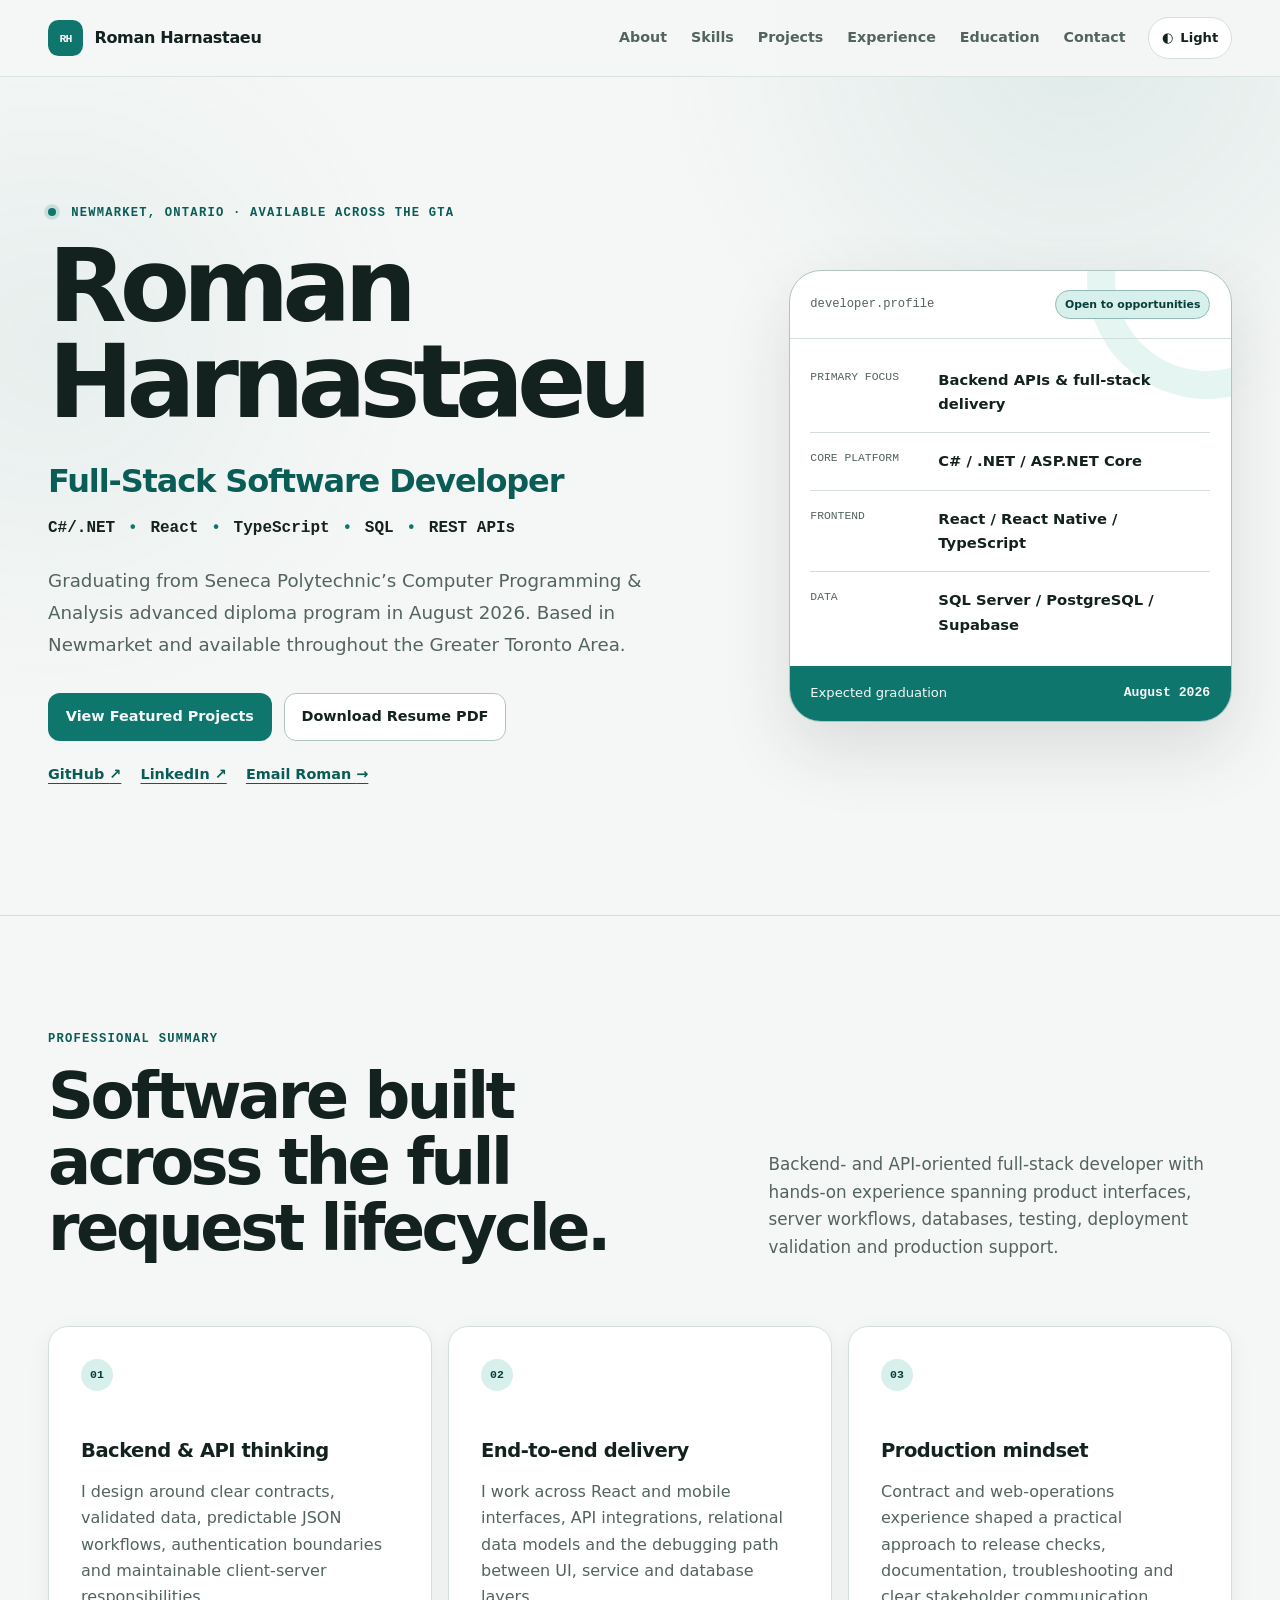
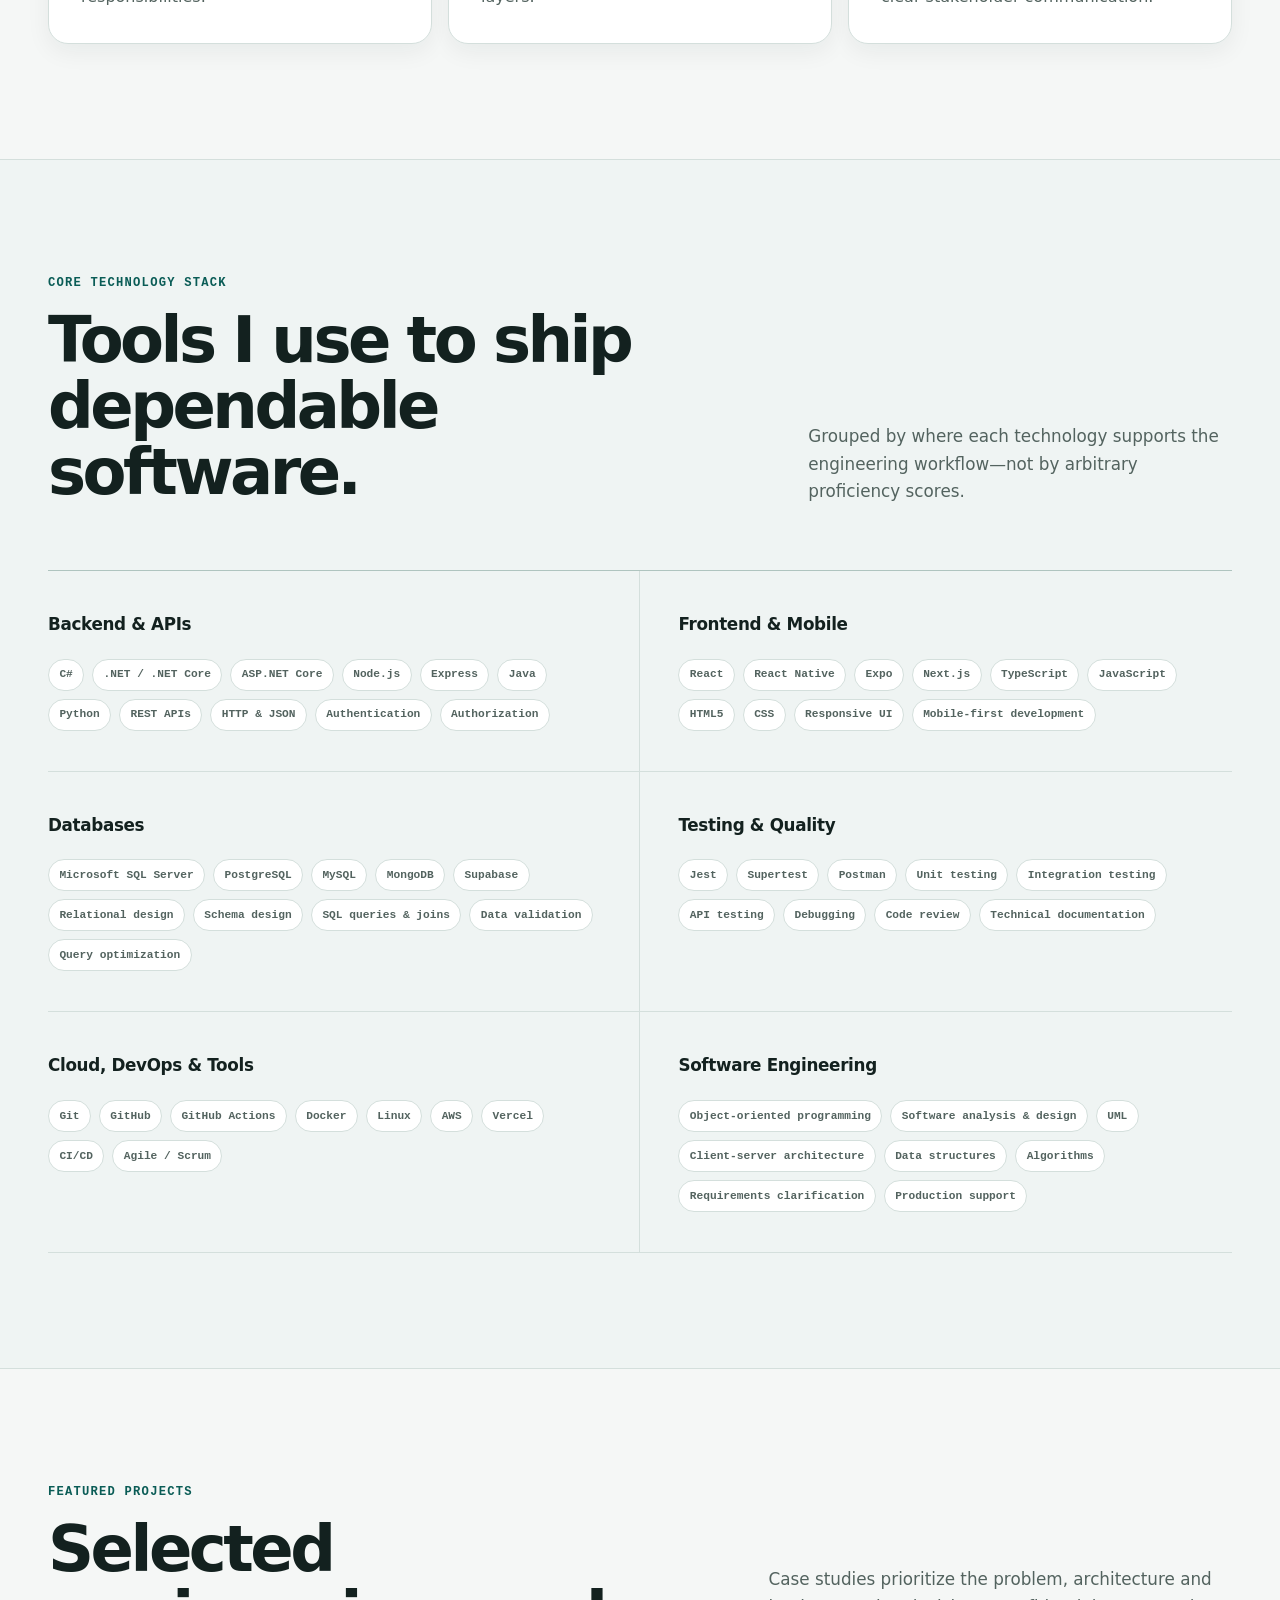
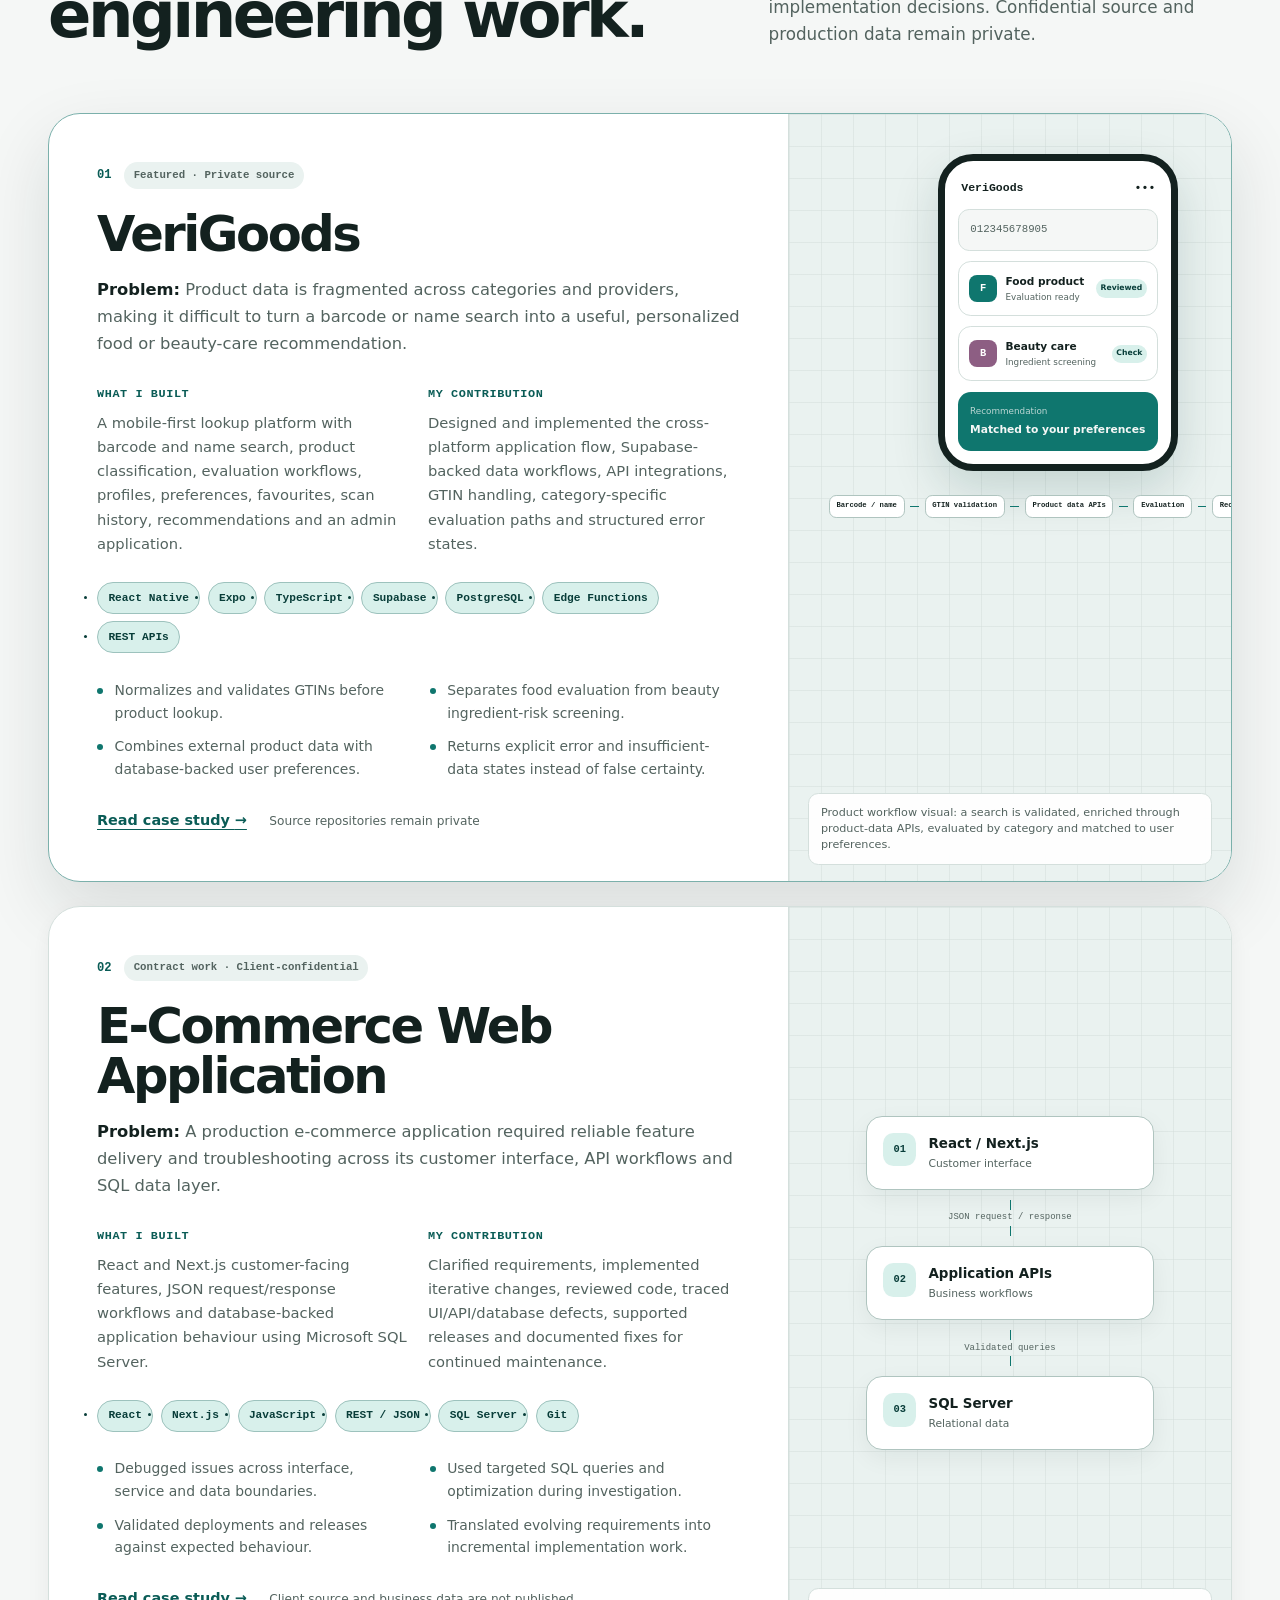
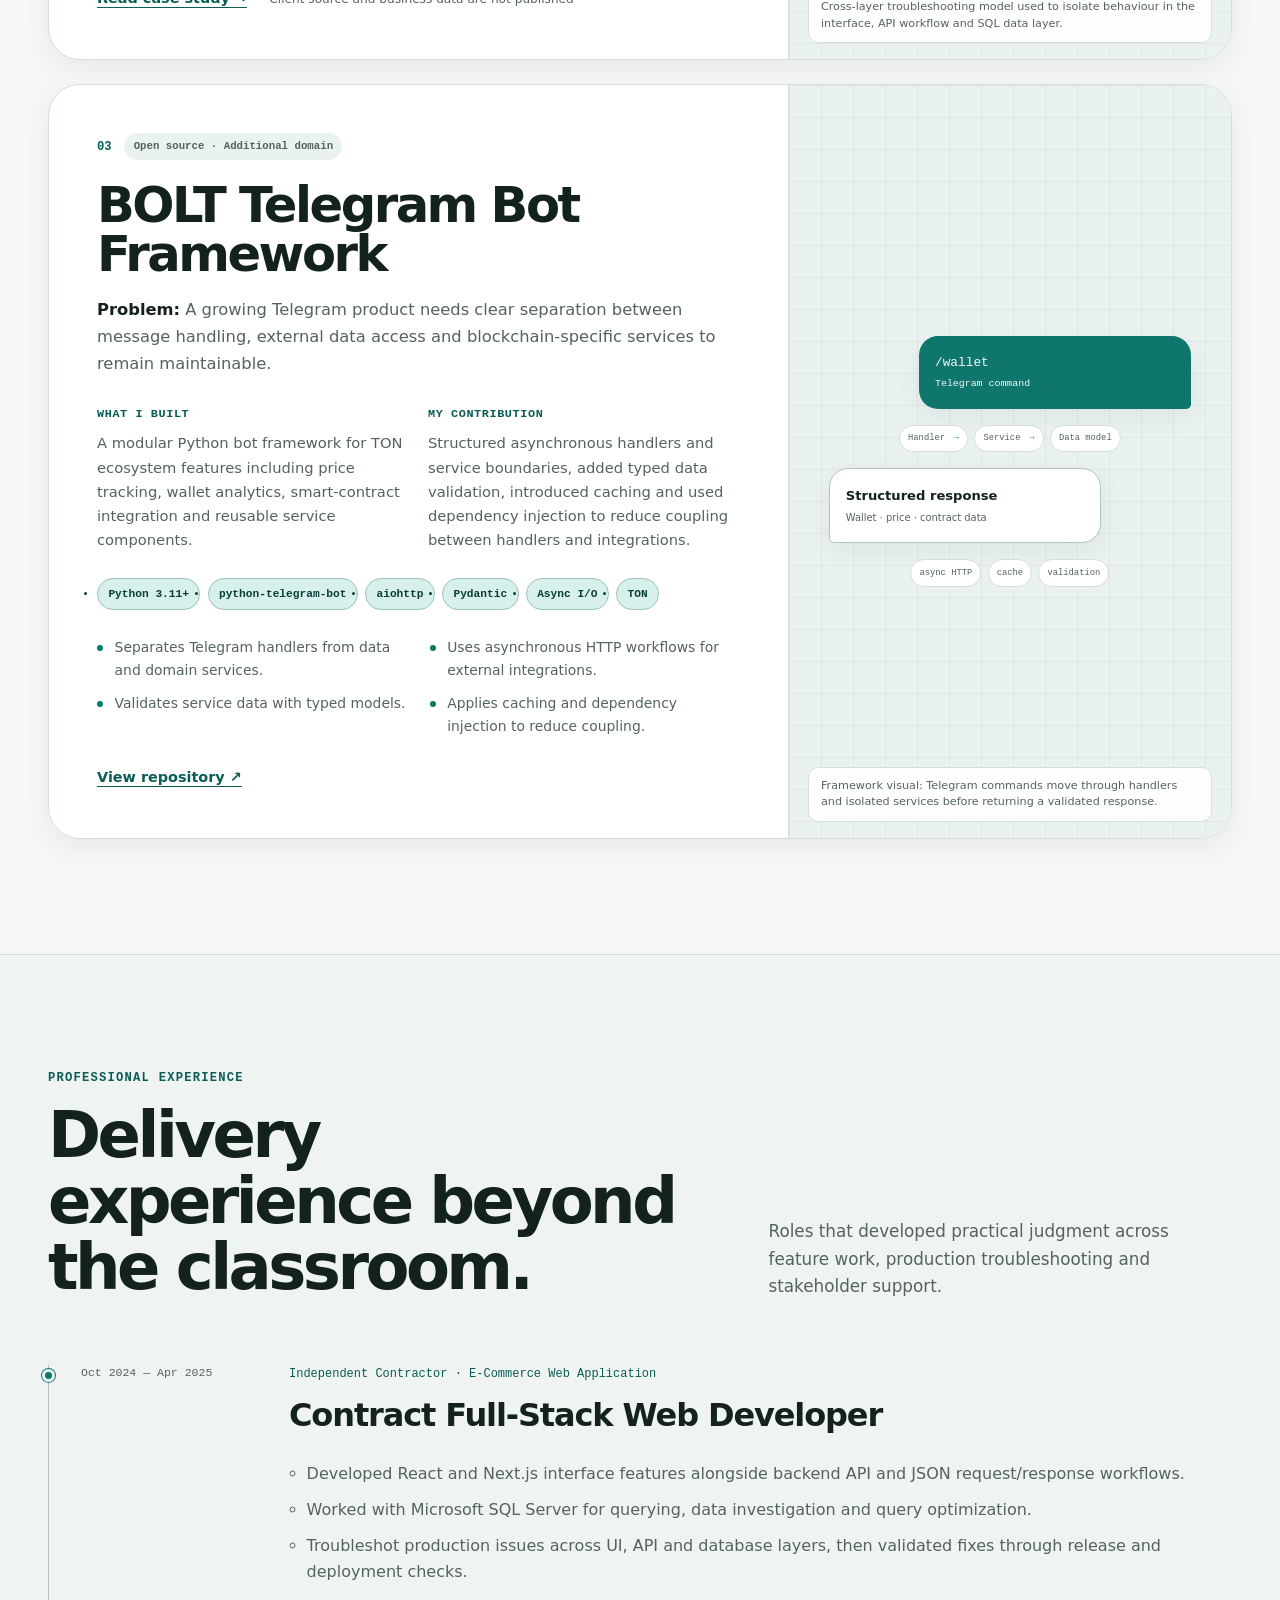
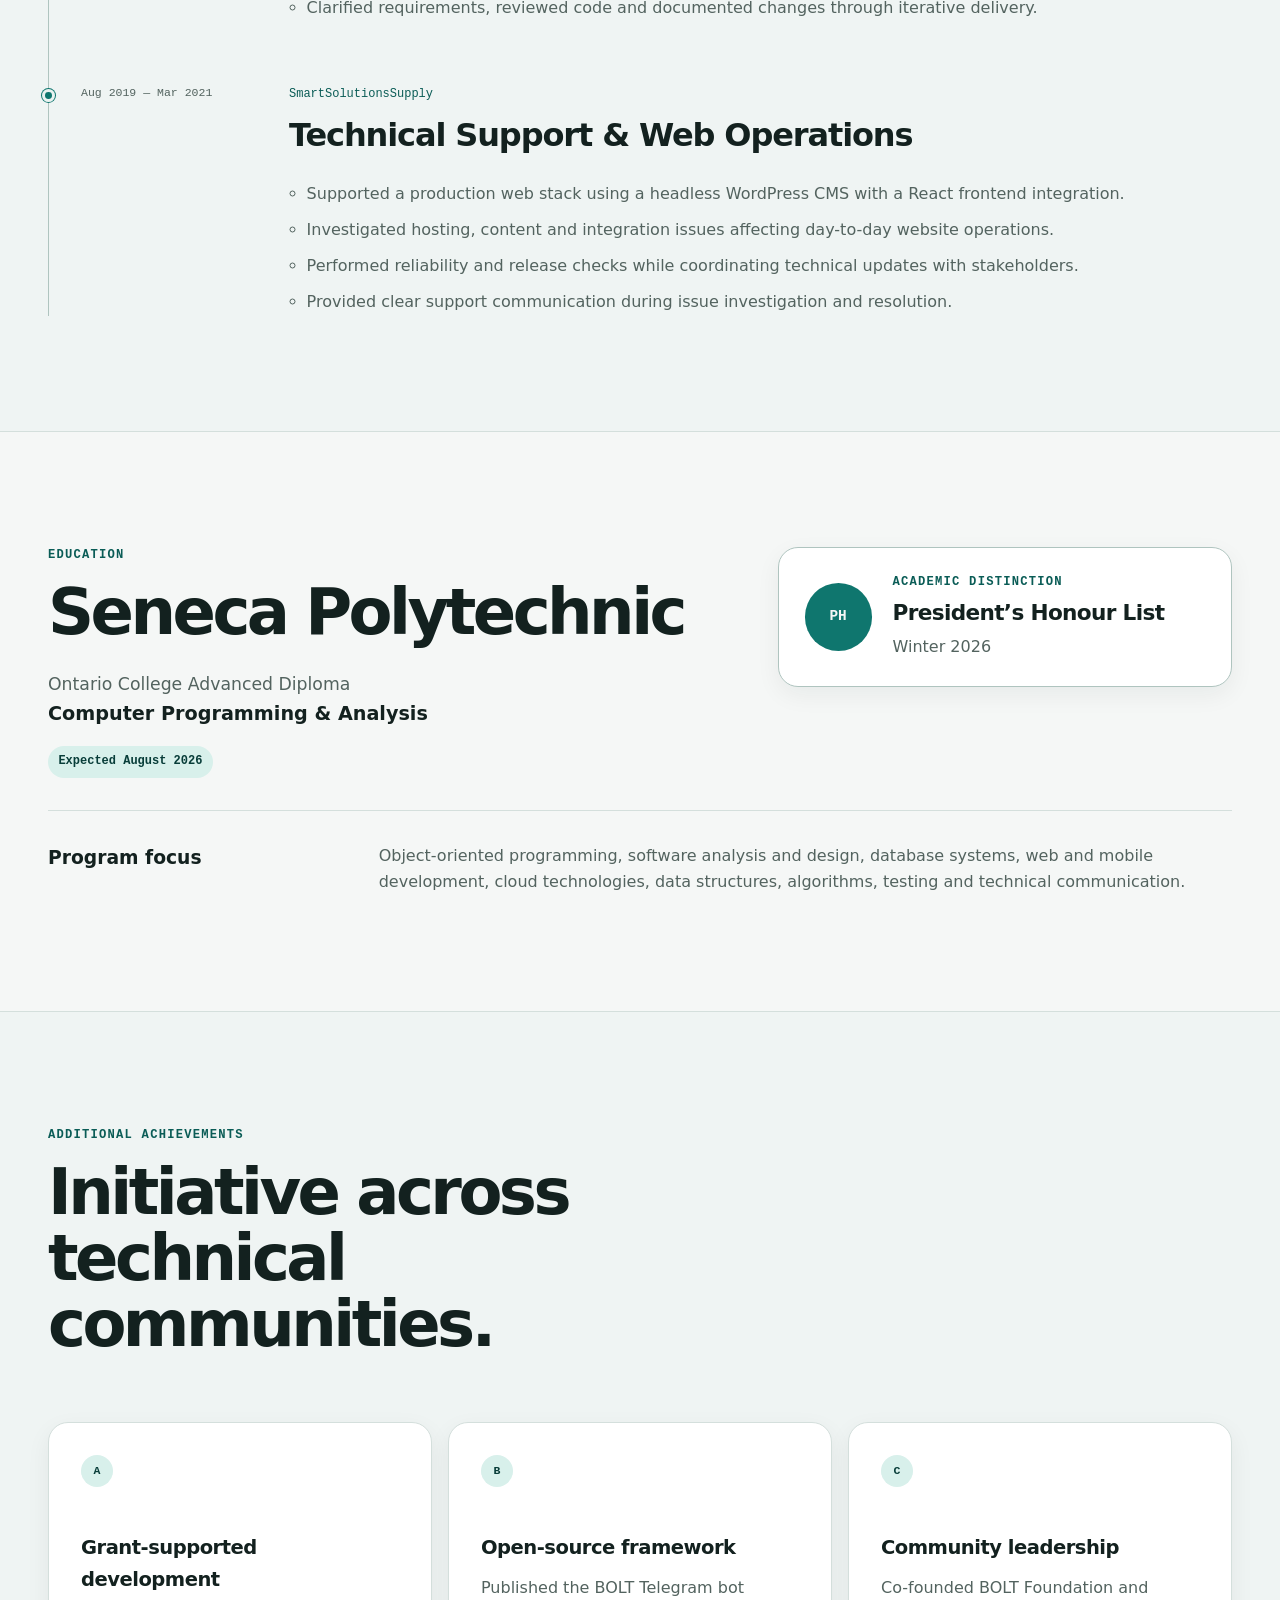
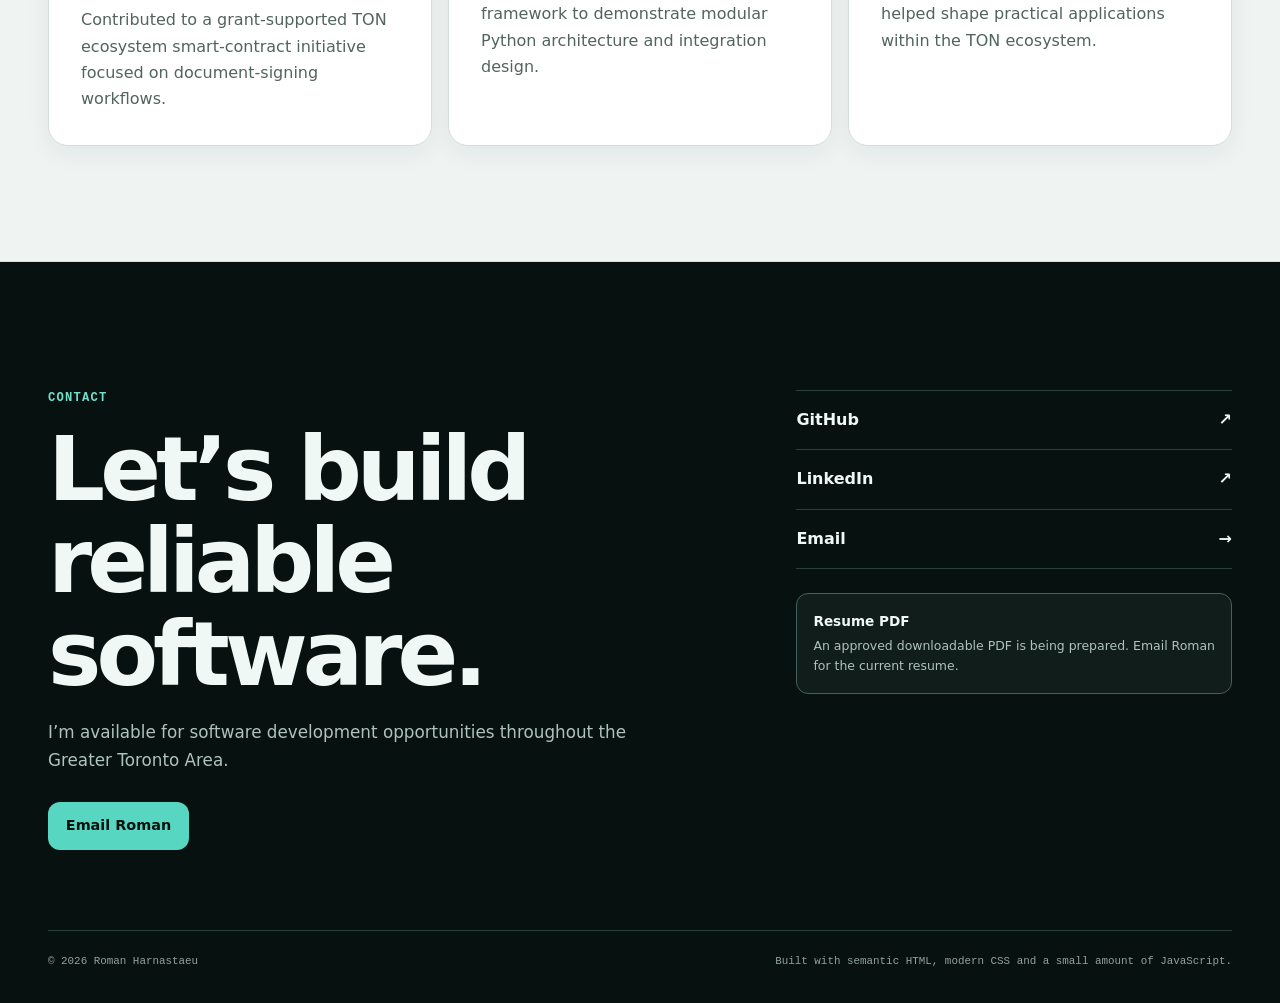
==== commit 0416e987: "Redesign portfolio for software development recruiting" ====
--- a/index.html
+++ b/index.html
@@ -1,1287 +1,537 @@
-<!DOCTYPE html>
-<html lang="en">
+<!doctype html>
+<html lang="en-CA">
 <head>
-    <meta charset="UTF-8">
-    <meta name="viewport" content="width=device-width, initial-scale=1.0">
-    <title>harnastaeuDev</title>
-    <link rel="icon" href="data:image/svg+xml,<svg xmlns='http://www.w3.org/2000/svg' viewBox='0 0 100 100'><text y='.9em' font-size='90'>💻</text></svg>">
-    <style>
-    @import url('https://fonts.googleapis.com/css2?family=Inter:wght@400;500;600;700&family=JetBrains+Mono:wght@400;600&display=swap');
-
-    :root {
-        --bg: #f4f5f7;
-        --surface: #ffffff;
-        --surface-2: #f0f2f5;
-        --text: #1b1f24;
-        --muted: #5b6572;
-        --accent: #2f7a6a;
-        --border: #e2e6eb;
-        --shadow: 0 18px 40px rgba(15, 23, 42, 0.08);
+  <meta charset="utf-8">
+  <meta name="viewport" content="width=device-width, initial-scale=1">
+  <title>Roman Harnastaeu | Full-Stack Software Developer in the GTA</title>
+  <meta name="description" content="Roman Harnastaeu is a GTA-based full-stack software developer working with C#/.NET, React, TypeScript, SQL, REST APIs, mobile applications and cloud technologies.">
+  <meta name="author" content="Roman Harnastaeu">
+  <meta name="robots" content="index, follow, max-image-preview:large">
+  <meta name="theme-color" content="#f5f7f6" media="(prefers-color-scheme: light)">
+  <meta name="theme-color" content="#0b1514" media="(prefers-color-scheme: dark)">
+
+  <link rel="canonical" href="https://romanharnastaeu.github.io/">
+  <link rel="icon" type="image/png" href="assets/favicon.png">
+  <link rel="stylesheet" href="styles.css">
+
+  <meta property="og:type" content="website">
+  <meta property="og:locale" content="en_CA">
+  <meta property="og:site_name" content="Roman Harnastaeu — Developer Portfolio">
+  <meta property="og:title" content="Roman Harnastaeu | Full-Stack Software Developer in the GTA">
+  <meta property="og:description" content="Backend- and API-oriented full-stack developer working with C#/.NET, React, TypeScript, SQL, mobile applications and cloud technologies.">
+  <meta property="og:url" content="https://romanharnastaeu.github.io/">
+  <meta property="og:image" content="https://romanharnastaeu.github.io/assets/roman-harnastaeu-og.jpg">
+  <meta property="og:image:width" content="1200">
+  <meta property="og:image:height" content="630">
+  <meta property="og:image:alt" content="Roman Harnastaeu, Full-Stack Software Developer — C#/.NET, React, TypeScript, SQL and REST APIs">
+
+  <meta name="twitter:card" content="summary_large_image">
+  <meta name="twitter:title" content="Roman Harnastaeu | Full-Stack Software Developer">
+  <meta name="twitter:description" content="GTA-based developer focused on backend APIs, full-stack web and mobile software, SQL databases and production support.">
+  <meta name="twitter:image" content="https://romanharnastaeu.github.io/assets/roman-harnastaeu-og.jpg">
+  <meta name="twitter:image:alt" content="Roman Harnastaeu, Full-Stack Software Developer — C#/.NET, React, TypeScript, SQL and REST APIs">
+
+  <script>
+    try {
+      const savedTheme = localStorage.getItem('portfolio-theme');
+      if (savedTheme === 'light' || savedTheme === 'dark') document.documentElement.dataset.theme = savedTheme;
+    } catch (_) {}
+  </script>
+  <script type="application/ld+json">
+  [
+    {
+      "@context": "https://schema.org",
+      "@type": "Person",
+      "name": "Roman Harnastaeu",
+      "url": "https://romanharnastaeu.github.io/",
+      "jobTitle": "Full-Stack Software Developer",
+      "email": "mailto:harnastaeudev@gmail.com",
+      "address": {
+        "@type": "PostalAddress",
+        "addressLocality": "Newmarket",
+        "addressRegion": "Ontario",
+        "addressCountry": "CA"
+      },
+      "sameAs": [
+        "https://github.com/romanharnastaeu",
+        "https://linkedin.com/in/roman-harnastaeu-3433a634b"
+      ],
+      "knowsAbout": [
+        "C#",
+        ".NET",
+        "ASP.NET Core",
+        "REST APIs",
+        "React",
+        "React Native",
+        "TypeScript",
+        "SQL",
+        "Software testing"
+      ]
+    },
+    {
+      "@context": "https://schema.org",
+      "@type": "WebSite",
+      "name": "Roman Harnastaeu — Developer Portfolio",
+      "url": "https://romanharnastaeu.github.io/",
+      "description": "Professional portfolio of Roman Harnastaeu, a full-stack software developer based in the Greater Toronto Area.",
+      "inLanguage": "en-CA"
     }
-
-    [data-theme="dark"] {
-        --bg: #0e1411;
-        --surface: #171d1a;
-        --surface-2: #1f2622;
-        --text: #f1f5f3;
-        --muted: #c3cbc7;
-        --accent: #5ad1b0;
-        --border: #2a3530;
-        --shadow: 0 18px 40px rgba(0, 0, 0, 0.35);
-    }
-
-
-    * {
-        margin: 0;
-        padding: 0;
-        box-sizing: border-box;
-    }
-
-    body {
-        font-family: 'Inter', sans-serif;
-        background: var(--bg);
-        color: var(--text);
-        line-height: 1.6;
-        padding: 32px 16px 64px;
-        min-height: 100vh;
-        overflow-x: hidden;
-        -webkit-font-smoothing: antialiased;
-        -moz-osx-font-smoothing: grayscale;
-    }
-
-    .container {
-        max-width: 960px;
-        margin: 0 auto;
-    }
-
-    .header {
-        text-align: left;
-        margin-bottom: 32px;
-        padding: 28px;
-        border: 1px solid var(--border);
-        background: var(--surface);
-        box-shadow: var(--shadow);
-        border-radius: 16px;
-    }
-
-    .header h1 {
-        font-size: 28px;
-        margin-bottom: 10px;
-        color: var(--text);
-    }
-
-    .header .subtitle {
-        font-size: 13px;
-        color: var(--muted);
-        margin-top: 6px;
-        letter-spacing: 0.08em;
-    }
-
-    .profile-section {
-        display: flex;
-        align-items: center;
-        gap: 20px;
-        flex-wrap: wrap;
-    }
-
-    .profile-image {
-        width: 120px;
-        height: 120px;
-        border: 1px solid var(--border);
-        border-radius: 12px;
-        image-rendering: auto;
-        flex-shrink: 0;
-        box-shadow: 0 10px 20px rgba(15, 23, 42, 0.08);
-    }
-
-    .profile-text {
-        text-align: left;
-        flex: 1;
-        min-width: 220px;
-    }
-
-    .header-actions {
-        margin-left: auto;
-        display: flex;
-        align-items: center;
-    }
-
-    .github-btn {
-        display: inline-flex;
-        align-items: center;
-        justify-content: center;
-        padding: 8px 14px;
-        border-radius: 999px;
-        background: var(--accent);
-        color: #ffffff;
-        font-size: 12px;
-        font-weight: 600;
-        text-decoration: none;
-        border: 1px solid var(--accent);
-        transition: all 0.2s ease;
-        white-space: nowrap;
-    }
-
-    .github-btn:hover {
-        background: #256654;
-        border-color: #256654;
-    }
-
-    .theme-toggle {
-        margin-left: 10px;
-        padding: 8px 14px;
-        border-radius: 999px;
-        background: var(--surface-2);
-        color: var(--text);
-        border: 1px solid var(--border);
-        font-size: 12px;
-        font-weight: 600;
-        cursor: pointer;
-        transition: all 0.2s ease;
-    }
-
-    .theme-toggle:hover {
-        background: var(--accent);
-        border-color: var(--accent);
-        color: #ffffff;
-    }
-
-
-
-    .section {
-        margin-bottom: 20px;
-        border: 1px solid var(--border);
-        background: var(--surface);
-        border-radius: 14px;
-        box-shadow: 0 12px 30px rgba(15, 23, 42, 0.06);
-        overflow: hidden;
-        transition: box-shadow 0.2s ease;
-    }
-
-    .section:hover {
-        box-shadow: 0 18px 36px rgba(15, 23, 42, 0.1);
-        transform: translateY(-1px);
-    }
-
-    .section-header {
-        padding: 16px 18px;
-        cursor: pointer;
-        border-bottom: 1px solid var(--border);
-        background: var(--surface-2);
-    }
-
-    .section-title {
-        font-size: 12px;
-        color: var(--muted);
-        text-transform: uppercase;
-        display: flex;
-        align-items: center;
-        justify-content: space-between;
-        letter-spacing: 0.12em;
-    }
-
-    .section-icon {
-        font-size: 10px;
-        transition: transform 0.3s ease;
-        color: var(--muted);
-    }
-
-    .section.collapsed .section-icon {
-        transform: rotate(-90deg);
-    }
-
-    .section-content {
-        padding: 18px;
-        max-height: 1200px;
-        opacity: 1;
-        transition: all 0.4s ease;
-        overflow: hidden;
-    }
-
-    .section.collapsed .section-content {
-        max-height: 0;
-        opacity: 0;
-        padding: 0 18px;
-    }
-
-    .item {
-        margin-bottom: 12px;
-        padding: 14px 16px;
-        border: 1px solid var(--border);
-        background: #ffffff;
-        border-radius: 12px;
-    }
-
-    [data-theme="dark"] .item,
-    [data-theme="dark"] .project-list li,
-    [data-theme="dark"] .github-list li,
-    [data-theme="dark"] .links-list li,
-    [data-theme="dark"] .activity-card,
-    [data-theme="dark"] .repo-card,
-    [data-theme="dark"] .activity-item,
-    [data-theme="dark"] .subsection,
-    [data-theme="dark"] .diagnostic-status,
-    [data-theme="dark"] .diagnostic-report {
-        background: var(--surface);
-        border-color: var(--border);
-    }
-
-    [data-theme="dark"] .section-header,
-    [data-theme="dark"] .subsection-header {
-        background: var(--surface-2);
-    }
-
-    [data-theme="dark"] .item-title,
-    [data-theme="dark"] .section-title,
-    [data-theme="dark"] .subsection-title,
-    [data-theme="dark"] .activity-type {
-        color: var(--text);
-    }
-
-    [data-theme="dark"] .item-desc,
-    [data-theme="dark"] .repo-description,
-    [data-theme="dark"] .activity-time {
-        color: var(--muted);
-    }
-
-    .item-title {
-        font-size: 15px;
-        color: var(--text);
-        margin-bottom: 6px;
-        font-weight: 600;
-    }
-
-    .item-desc {
-        font-size: 14px;
-        color: var(--muted);
-        line-height: 1.6;
-    }
-
-    [data-theme="dark"] .item-desc,
-    [data-theme="dark"] .project-list li,
-    [data-theme="dark"] .github-list li,
-    [data-theme="dark"] .links-list li {
-        color: var(--muted);
-    }
-
-    .github-list, .project-list, .links-list {
-        list-style: none;
-    }
-
-    .github-list li, .project-list li, .links-list li {
-        margin-bottom: 12px;
-        padding: 14px 16px;
-        border: 1px solid var(--border);
-        background: #ffffff;
-        font-size: 14px;
-        border-radius: 12px;
-    }
-
-    .github-list li a, .project-list li a, .links-list li a {
-        color: var(--accent);
-        text-decoration: none;
-        transition: color 0.2s ease;
-    }
-
-    .github-list li a:hover, .project-list li a:hover, .links-list li a:hover {
-        color: #1f5e50;
-    }
-
-    .project-link {
-        display: inline-block;
-        color: var(--accent) !important;
-        text-decoration: none !important;
-        border: 1px solid rgba(47, 122, 106, 0.3);
-        padding: 6px 10px;
-        border-radius: 8px;
-        background: rgba(47, 122, 106, 0.08);
-        margin-top: 8px;
-        font-weight: 600;
-    }
-
-    .project-link:hover {
-        color: #ffffff !important;
-        background: var(--accent);
-        border-color: var(--accent);
-    }
-
-    .contact-link {
-        color: var(--accent) !important;
-        cursor: pointer;
-        text-decoration: underline;
-    }
-
-    .location-info {
-        color: var(--muted);
-    }
-
-    .modal {
-        display: none;
-        position: fixed;
-        z-index: 2000;
-        left: 0;
-        top: 0;
-        width: 100%;
-        height: 100%;
-        background-color: rgba(15, 23, 42, 0.55);
-        backdrop-filter: blur(6px);
-    }
-
-    .modal-content {
-        background: var(--surface);
-        margin: 15% auto;
-        padding: 24px;
-        border: 1px solid var(--border);
-        border-radius: 12px;
-        width: 90%;
-        max-width: 420px;
-        text-align: center;
-        box-shadow: var(--shadow);
-    }
-
-    .modal-title {
-        font-size: 15px;
-        color: var(--text);
-        margin-bottom: 16px;
-        font-weight: 600;
-    }
-
-    .modal-buttons {
-        display: flex;
-        gap: 12px;
-        justify-content: center;
-        margin-top: 18px;
-    }
-
-    .modal-btn {
-        background: var(--accent);
-        color: #ffffff;
-        border: 1px solid var(--accent);
-        padding: 10px 16px;
-        font-family: 'Inter', sans-serif;
-        font-size: 12px;
-        cursor: pointer;
-        border-radius: 8px;
-        transition: all 0.2s ease;
-        flex: 1;
-        max-width: 160px;
-    }
-
-    .modal-btn:hover {
-        background: #256654;
-        border-color: #256654;
-        transform: translateY(-1px);
-    }
-
-    .modal-btn.cancel {
-        background: #e5e7eb;
-        border-color: #e5e7eb;
-        color: #1f2937;
-    }
-
-    .modal-btn.cancel:hover {
-        background: #d1d5db;
-        border-color: #d1d5db;
-    }
-
-    .diploma-progress {
-        margin-top: 12px;
-        display: flex;
-        flex-direction: column;
-        align-items: flex-start;
-        gap: 6px;
-    }
-
-    .mini-battery-container {
-        display: flex;
-        align-items: center;
-        gap: 4px;
-    }
-
-    .mini-battery-body {
-        width: 140px;
-        height: 12px;
-        border: 1px solid var(--border);
-        border-radius: 999px;
-        background: #eef2f6;
-        position: relative;
-        overflow: hidden;
-    }
-
-    .mini-battery-fill {
-        height: 100%;
-        position: relative;
-    }
-
-    .mini-battery-segments {
-        display: flex;
-        height: 100%;
-        width: 140px;
-        position: absolute;
-        top: 0;
-        left: 0;
-        gap: 2px;
-    }
-
-    .mini-segment {
-        flex: 1;
-        height: 100%;
-        border-radius: 999px;
-        background: rgba(47, 122, 106, 0.12);
-    }
-
-    .mini-segment.filled {
-        background: linear-gradient(90deg, #2f7a6a, #6cc8b3);
-    }
-
-    .mini-segment.empty {
-        background: rgba(47, 122, 106, 0.08);
-        border: none;
-    }
-
-    .mini-battery-tip {
-        width: 8px;
-        height: 8px;
-        background: var(--accent);
-        border-radius: 999px;
-    }
-
-    .diploma-text {
-        font-size: 12px;
-        color: var(--muted);
-        text-align: left;
-    }
-
-    .percentage {
-        color: var(--accent);
-        font-weight: 700;
-        text-shadow: none;
-    }
-
-    .loading-dots {
-        display: inline-block;
-    }
-
-    .dot1, .dot2, .dot3 {
-        animation: typingDots 2s infinite;
-    }
-
-    .dot2 {
-        animation-delay: 0.2s;
-    }
-
-    .dot3 {
-        animation-delay: 0.4s;
-    }
-
-    @keyframes typingDots {
-        0% { opacity: 0.3; }
-        50% { opacity: 1; }
-        100% { opacity: 0.3; }
-    }
-
-    .resume-container {
-        padding: 12px;
-    }
-
-    .resume-image {
-        width: 100%;
-        height: auto;
-        display: block;
-        border: 1px solid var(--border);
-        border-radius: 12px;
-    }
-
-    .subsection {
-        margin-bottom: 12px;
-        border: 1px solid var(--border);
-        background: #ffffff;
-        border-radius: 12px;
-    }
-
-    .subsection-header {
-        padding: 12px 14px;
-        cursor: pointer;
-        border-bottom: 1px solid var(--border);
-        background: var(--surface-2);
-    }
-
-    .subsection-title {
-        font-size: 12px;
-        color: var(--muted);
-        display: flex;
-        align-items: center;
-        justify-content: space-between;
-        letter-spacing: 0.08em;
-        text-transform: uppercase;
-    }
-
-    .subsection-icon {
-        font-size: 10px;
-        transition: transform 0.3s ease;
-        color: var(--muted);
-    }
-
-    .subsection.collapsed .subsection-icon {
-        transform: rotate(-90deg);
-    }
-
-    .subsection-content {
-        padding: 14px;
-        max-height: 600px;
-        opacity: 1;
-        transition: all 0.4s ease;
-        overflow-y: auto;
-        overflow-x: hidden;
-    }
-
-    .subsection.collapsed .subsection-content {
-        max-height: 0;
-        opacity: 0;
-        padding: 0 14px;
-    }
-
-    .skills-grid {
-        display: grid;
-        gap: 10px;
-    }
-
-    .skill-item {
-        display: flex;
-        align-items: center;
-        justify-content: space-between;
-        padding: 6px 0;
-        border-bottom: 1px solid var(--border);
-    }
-
-    .skill-item:last-child {
-        border-bottom: none;
-    }
-
-    .skill-name {
-        font-size: 13px;
-        color: var(--text);
-        min-width: 80px;
-        flex-shrink: 0;
-    }
-
-    .skill-level {
-        display: flex;
-        align-items: center;
-        gap: 10px;
-        flex: 1;
-        margin-left: 12px;
-    }
-
-    .skill-bar {
-        flex: 1;
-        height: 8px;
-        background: #eef2f6;
-        border: 1px solid #d9dee5;
-        border-radius: 999px;
-        overflow: hidden;
-        position: relative;
-    }
-
-    .skill-fill {
-        height: 100%;
-        background: linear-gradient(90deg, #2f7a6a, #6cc8b3);
-        border-radius: 999px;
-        transition: width 1.2s ease-in-out;
-    }
-
-    .skill-percentage {
-        font-size: 12px;
-        color: var(--muted);
-        min-width: 30px;
-        text-align: right;
-    }
-
-    .skills-tags {
-        display: flex;
-        flex-wrap: wrap;
-        gap: 8px;
-    }
-
-    .skill-tag {
-        display: inline-block;
-        padding: 6px 10px;
-        background: rgba(47, 122, 106, 0.08);
-        border: 1px solid rgba(47, 122, 106, 0.2);
-        border-radius: 999px;
-        font-size: 12px;
-        color: var(--accent);
-        cursor: default;
-    }
-
-    .skill-tag:hover {
-        background: rgba(47, 122, 106, 0.14);
-    }
-
-    .main-account-section {
-        margin-bottom: 20px;
-        padding-bottom: 16px;
-        border-bottom: 1px solid var(--border);
-    }
-
-    .account-header {
-        display: flex;
-        justify-content: space-between;
-        align-items: center;
-        margin-bottom: 12px;
-        flex-wrap: wrap;
-        gap: 10px;
-    }
-
-    .main-account-title {
-        font-size: 14px;
-        color: var(--text);
-        margin: 0;
-    }
-
-    .main-account-link {
-        color: var(--accent);
-        text-decoration: none;
-    }
-
-    .main-account-link:hover {
-        color: #1f5e50;
-    }
-
-    .other-accounts-title {
-        font-size: 12px;
-        color: var(--muted);
-        margin-bottom: 10px;
-        text-transform: uppercase;
-        letter-spacing: 0.08em;
-    }
-
-    .activity-summary {
-        display: grid;
-        grid-template-columns: repeat(auto-fit, minmax(140px, 1fr));
-        gap: 12px;
-        margin-bottom: 18px;
-    }
-
-    .activity-card {
-        display: flex;
-        align-items: center;
-        gap: 10px;
-        padding: 12px;
-        background: #ffffff;
-        border: 1px solid var(--border);
-        border-radius: 12px;
-    }
-
-    .activity-icon {
-        font-size: 16px;
-    }
-
-    .activity-number {
-        font-size: 16px;
-        color: var(--text);
-        font-weight: 700;
-    }
-
-    .activity-label {
-        font-size: 11px;
-        color: var(--muted);
-        text-transform: uppercase;
-        letter-spacing: 0.06em;
-    }
-
-    .repo-grid {
-        display: grid;
-        gap: 12px;
-    }
-
-    .repo-card {
-        padding: 14px;
-        background: #ffffff;
-        border: 1px solid var(--border);
-        border-radius: 12px;
-    }
-
-    .repo-header {
-        display: flex;
-        align-items: center;
-        justify-content: space-between;
-        margin-bottom: 8px;
-    }
-
-    .repo-name {
-        font-size: 13px;
-        color: var(--accent);
-        font-weight: 600;
-        text-decoration: none;
-    }
-
-    .repo-stats {
-        display: flex;
-        gap: 10px;
-        font-size: 11px;
-        color: var(--muted);
-    }
-
-    .repo-description {
-        font-size: 13px;
-        color: var(--muted);
-        line-height: 1.4;
-        margin-bottom: 8px;
-    }
-
-    .repo-language {
-        font-size: 11px;
-        color: var(--accent);
-        background: rgba(47, 122, 106, 0.08);
-        padding: 2px 8px;
-        border-radius: 999px;
-        border: 1px solid rgba(47, 122, 106, 0.2);
-    }
-
-    .language-stats {
-        display: flex;
-        flex-direction: column;
-        gap: 10px;
-    }
-
-    .language-item {
-        display: flex;
-        align-items: center;
-        gap: 10px;
-    }
-
-    .language-name {
-        font-size: 12px;
-        color: var(--text);
-        min-width: 90px;
-    }
-
-    .language-bar {
-        flex: 1;
-        height: 8px;
-        background: #eef2f6;
-        border: 1px solid #d9dee5;
-        border-radius: 999px;
-        overflow: hidden;
-    }
-
-    .language-fill {
-        height: 100%;
-        border-radius: 999px;
-        transition: width 1.2s ease-in-out;
-    }
-
-    .language-percentage {
-        font-size: 11px;
-        color: var(--muted);
-        min-width: 36px;
-        text-align: right;
-    }
-
-    .activity-feed {
-        display: flex;
-        flex-direction: column;
-        gap: 10px;
-    }
-
-    .activity-item {
-        padding: 12px;
-        background: #ffffff;
-        border: 1px solid var(--border);
-        border-radius: 12px;
-        font-size: 12px;
-        color: var(--muted);
-    }
-
-    .activity-type {
-        color: var(--text);
-        font-weight: 600;
-        margin-bottom: 4px;
-    }
-
-    .activity-repo {
-        color: var(--accent);
-        text-decoration: none;
-    }
-
-    .activity-time {
-        color: #94a3b8;
-        font-size: 11px;
-    }
-
-    .repo-loading, .language-loading, .activity-loading {
-        text-align: center;
-        padding: 16px;
-        color: var(--muted);
-        font-size: 12px;
-    }
-
-    .diagnostic-panel {
-        display: grid;
-        gap: 12px;
-        font-size: 13px;
-        color: var(--muted);
-    }
-
-    .diagnostic-copy {
-        line-height: 1.6;
-    }
-
-    .diagnostic-controls {
-        display: flex;
-        flex-wrap: wrap;
-        gap: 10px;
-        align-items: center;
-    }
-
-    .diagnostic-btn {
-        background: var(--accent);
-        color: #ffffff;
-        border: 1px solid var(--accent);
-        padding: 10px 14px;
-        font-family: 'Inter', sans-serif;
-        font-size: 12px;
-        cursor: pointer;
-        border-radius: 8px;
-        transition: all 0.2s ease;
-    }
-
-    .diagnostic-btn:hover {
-        background: #256654;
-        border-color: #256654;
-        transform: translateY(-1px);
-    }
-
-    .diagnostic-btn:disabled {
-        cursor: not-allowed;
-        opacity: 0.7;
-    }
-
-    .diagnostic-note {
-        color: var(--muted);
-    }
-
-    .diagnostic-status {
-        padding: 10px 12px;
-        border: 1px solid var(--border);
-        background: #ffffff;
-        border-radius: 8px;
-        font-family: 'JetBrains Mono', monospace;
-        font-size: 12px;
-    }
-
-    .diagnostic-report {
-        background: #ffffff;
-        border: 1px solid var(--border);
-        border-radius: 8px;
-        padding: 12px;
-        max-height: 260px;
-        overflow-y: auto;
-        white-space: pre-wrap;
-        color: var(--muted);
-        font-family: 'JetBrains Mono', monospace;
-        line-height: 1.5;
-        font-size: 12px;
-    }
-
-    .diagnostic-download {
-        display: inline-block;
-        color: var(--accent);
-        text-decoration: none;
-        border: 1px solid rgba(47, 122, 106, 0.3);
-        padding: 6px 10px;
-        border-radius: 8px;
-        background: rgba(47, 122, 106, 0.08);
-        font-weight: 600;
-    }
-
-    .diagnostic-download:hover {
-        color: #ffffff;
-        background: var(--accent);
-    }
-
-    .diagnostic-consent {
-        display: flex;
-        gap: 10px;
-        align-items: flex-start;
-        font-size: 12px;
-        color: var(--muted);
-        line-height: 1.5;
-        margin: 10px 0 12px;
-    }
-
-    .diagnostic-consent input {
-        margin-top: 2px;
-    }
-
-    .diagnostic-hidden {
-        display: none;
-    }
-
-    @media (max-width: 768px) {
-        .profile-section {
-            flex-direction: column;
-            align-items: flex-start;
-        }
-
-        .activity-summary {
-            grid-template-columns: repeat(2, 1fr);
-        }
-    }
-
-    @media (max-width: 480px) {
-        body {
-            padding: 20px 12px 48px;
-        }
-
-        .header h1 {
-            font-size: 22px;
-        }
-
-        .item-desc,
-        .project-list li,
-        .github-list li,
-        .links-list li {
-            font-size: 13px;
-        }
-    }
-</style>
+  ]
+  </script>
+  <script src="script.js" defer></script>
 </head>
 <body>
-
-
-    <div class="container">
-        <!-- Header -->
-        <div class="header">
-            <div class="profile-section">
-                <img src="mePixelized.png" alt="Roman Harnastaeu" class="profile-image">
-                <div class="profile-text">
-                    <h1>Roman Harnastaeu</h1>
-                    <div class="subtitle">
-                        FULL STACK DEVELOPER
-                    </div>
-                </div>
-                <div class="header-actions">
-                    <a class="github-btn" href="https://github.com/romanharnastaeu" target="_blank" rel="noreferrer">GitHub</a>
-                    <button class="theme-toggle" id="themeToggle" type="button">Dark</button>
-                </div>
-            </div>
-        </div>
-
-        <!-- About Section -->
-        <div class="section collapsed">
-            <div class="section-header" onclick="toggleSection(this)">
-                <div class="section-title">
-                    <span>About Me</span>
-                    <span class="section-icon"></span>
-                </div>
-            </div>
-            <div class="section-content">
-                <div class="item">
-                    <div class="item-desc">I’m Roman Harnastaeu, a full-stack developer based in the Greater Toronto Area and a Computer Programming & Analysis student at Seneca Polytechnic. I build practical, reliable software with a strong focus on backend systems, web technologies, and emerging blockchain applications.</div>
-                </div>
-                <div class="item">
-                    <div class="item-desc">I enjoy working on backend services, AWS infrastructure, and API-first development. Databases are a real interest of mine; I like designing clean data models and improving query performance. I’m also building experience in Web3 and FinTech, especially around integrations, automation, and production-ready architecture.</div>
-                </div>
-                <div class="item">
-                    <div class="item-desc">My strengths are systems analysis & design, technical communication, and full-stack web development. I’m good at turning business requirements into clear technical plans and explaining complex ideas to both technical and non-technical audiences.</div>
-                </div>
-            </div>
-        </div>
-
-        <!-- Projects Section -->
-        <div class="section collapsed">
-            <div class="section-header" onclick="toggleSection(this)">
-                <div class="section-title">
-                    <span>Projects</span>
-                    <span class="section-icon"></span>
-                </div>
-            </div>
-            <div class="section-content">
-                <ul class="project-list">
-                    <li>
-                        <div class="item-title">🤖 BOLT Telegram Bot Framework</div>
-                        <div class="item-desc">Professional, modular Telegram bot framework for the TON ecosystem with real-time price tracking, wallet analytics, smart contract integration, caching, and dependency injection. Built with Python 3.11+, python-telegram-bot, aiohttp, and Pydantic.<br>
-                        <a href="https://github.com/romanharnastaeu/jettonbot" target="_blank" class="project-link">🔗 View Repository</a></div>
-                    </li>
-                    <li>
-                        <div class="item-title">⚡ BOLT Foundation</div>
-                        <div class="item-desc">Decentralized community of web3 enthusiasts, builders, projects, and holders with its own token and utilities.<br>
-                        <a href="https://huebel.art/" target="_blank" class="project-link">🌐 Visit huebel.art</a></div>
-                    </li>
-                    <li>
-                        <div class="item-title">✍️ SmartSign</div>
-                        <div class="item-desc">Co-founded a decentralized solution for NFT signatures implemented as smart contracts. The project served as a handshake between token owners and signatories, receiving a grant from TON Foundation.</div>
-                    </li>
-                    <li>
-                        <div class="item-title">📱 Blockchain Mini App (React)</div>
-                        <div class="item-desc">Redesigned and rebuilt on-chain solution as a scalable React mini-app with improved UI/UX. Enhanced stability while maintaining all tracking features from the original bot.<br>
-                        <a href="https://my-telegram-miniapp-alpha.vercel.app/" target="_blank" class="project-link">🚀 Launch App</a></div>
-                    </li>
-                    <li>
-                        <div class="item-title">📚 TON Ecosystem Wiki</div>
-                        <div class="item-desc">Created a comprehensive wiki-like platform dedicated to BOLT Foundation and The Open Network ecosystem. Includes interactive features and mini-games like BoltClicker, Flappy Bolt, and Find Bolt.</div>
-                    </li>
-                    <li>
-                        <div class="item-title">🧽 Mobile App</div>
-                        <div class="item-desc">Co-founded and developed an on-demand service mobile application similar to Uber but specialized for cleaning and dry cleaning services. Managed both business operations and technical development.</div>
-                    </li>
-                </ul>
-            </div>
-        </div>
-
-
-
-        <!-- Skills Section -->
-        <div class="section collapsed">
-            <div class="section-header" onclick="toggleSection(this)">
-                <div class="section-title">
-                    <span>Skills</span>
-                    <span class="section-icon"></span>
-                </div>
-            </div>
-            <div class="section-content">
-                <div class="subsection collapsed">
-                    <div class="subsection-header" onclick="toggleSubsection(this)">
-                        <div class="subsection-title">
-                            <span>🧩 Frontend</span>
-                            <span class="subsection-icon"></span>
-                        </div>
-                    </div>
-                    <div class="subsection-content">
-                        <div class="skills-tags">
-                            <div class="skill-tag">React</div>
-                            <div class="skill-tag">Next.js</div>
-                            <div class="skill-tag">JavaScript</div>
-                            <div class="skill-tag">TypeScript</div>
-                            <div class="skill-tag">HTML5</div>
-                            <div class="skill-tag">CSS3</div>
-                            <div class="skill-tag">Redux</div>
-                        </div>
-                    </div>
-                </div>
-
-                <div class="subsection collapsed">
-                    <div class="subsection-header" onclick="toggleSubsection(this)">
-                        <div class="subsection-title">
-                            <span>☁️ Backend & Cloud</span>
-                            <span class="subsection-icon"></span>
-                        </div>
-                    </div>
-                    <div class="subsection-content">
-                        <div class="skills-tags">
-                            <div class="skill-tag">Node.js</div>
-                            <div class="skill-tag">Express.js</div>
-                            <div class="skill-tag">Python</div>
-                            <div class="skill-tag">C</div>
-                            <div class="skill-tag">C++</div>
-                            <div class="skill-tag">Java</div>
-                            <div class="skill-tag">AWS</div>
-                            <div class="skill-tag">Docker</div>
-                            <div class="skill-tag">GitHub Actions</div>
-                            <div class="skill-tag">Linux</div>
-                        </div>
-                    </div>
-                </div>
-
-                <div class="subsection collapsed">
-                    <div class="subsection-header" onclick="toggleSubsection(this)">
-                        <div class="subsection-title">
-                            <span>🗃️ Databases</span>
-                            <span class="subsection-icon"></span>
-                        </div>
-                    </div>
-                    <div class="subsection-content">
-                        <div class="skills-tags">
-                            <div class="skill-tag">MySQL</div>
-                            <div class="skill-tag">PostgreSQL</div>
-                            <div class="skill-tag">Oracle</div>
-                            <div class="skill-tag">MongoDB</div>
-                        </div>
-                    </div>
-                </div>
-                
-                <div class="subsection collapsed">
-                    <div class="subsection-header" onclick="toggleSubsection(this)">
-                        <div class="subsection-title">
-                            <span>🧭 Development & Architecture</span>
-                            <span class="subsection-icon"></span>
-                        </div>
-                    </div>
-                    <div class="subsection-content">
-                        <div class="skills-tags">
-                            <div class="skill-tag">Microservices</div>
-                            <div class="skill-tag">CI/CD</div>
-                            <div class="skill-tag">REST API</div>
-                            <div class="skill-tag">Webpack</div>
-                            <div class="skill-tag">UML</div>
-                            <div class="skill-tag">Testing</div>
-                        </div>
-                    </div>
-                </div>
-            </div>
-        </div>
-
-        <!-- Core Competencies Section -->
-        <div class="section collapsed">
-            <div class="section-header" onclick="toggleSection(this)">
-                <div class="section-title">
-                    <span>Core Competencies</span>
-                    <span class="section-icon"></span>
-                </div>
-            </div>
-            <div class="section-content">
-                <div class="item">
-                    <div class="item-title">Systems Analysis & Design</div>
-                    <div class="item-desc">Strong at breaking down real-world requirements and turning them into clear, buildable solutions. I create UML artifacts (class, sequence, use case, and activity diagrams) in Visual Paradigm and use them to support scope, workflows, and technical decisions. Comfortable with stakeholder communication, requirements gathering, process documentation, and producing design specs that teams can actually implement.</div>
-                </div>
-                <div class="item">
-                    <div class="item-title">Technical Communication</div>
-                    <div class="item-desc">I translate technical complexity into simple, actionable communication. I write documentation, reports, and status updates, and I build presentations that prioritize clarity and accessibility. I’m comfortable presenting to both technical teams and non-technical stakeholders, and I’m often the person who “makes it make sense.”</div>
-                </div>
-                <div class="item">
-                    <div class="item-title">Full-Stack Web Development</div>
-                    <div class="item-desc">I build scalable web apps end-to-end using React/Next.js, Node.js/Express, and RESTful APIs. I’m experienced with cloud deployment, containerization, CI/CD pipelines, and authentication/authorization patterns. I care about clean architecture, secure defaults, and predictable behavior in production.</div>
-                </div>
-                <div class="item">
-                    <div class="item-title">Database Design & Optimization</div>
-                    <div class="item-desc">Strong foundation in relational and non-relational design, SQL, indexing, performance tuning, and database security. Comfortable with MongoDB, PostgreSQL, MySQL, and Oracle, and I enjoy designing schemas that support real business workflows without turning into spaghetti.</div>
-                </div>
-                <div class="item">
-                    <div class="item-title">Software Architecture</div>
-                    <div class="item-desc">Familiar with cloud service models (IaaS, PaaS, SaaS, serverless), microservice patterns, Docker-based workflows, and test-driven development. Solid grasp of object-oriented design (polymorphism, templates, reuse), and building maintainable codebases that don’t hate you six weeks later.</div>
-                </div>
-            </div>
-        </div>
-
-        <!-- Community & Achievements Section -->
-        <div class="section collapsed">
-            <div class="section-header" onclick="toggleSection(this)">
-                <div class="section-title">
-                    <span> Community & Achievements</span>
-                    <span class="section-icon"></span>
-                </div>
-            </div>
-            <div class="section-content">
-                <div class="item">
-                    <div class="item-desc">Received a development grant from a TON blockchain DAO for smart contract innovation.</div>
-                </div>
-                <div class="item">
-                    <div class="item-desc">Ambassador for multiple Web3 platforms (DEX/CEX ecosystems).</div>
-                </div>
-                <div class="item">
-                    <div class="item-desc">Co-founded a DAO focused on practical decentralized applications.</div>
-                </div>
-                <div class="item">
-                    <div class="item-desc">Built an NFT-based document-signing protocol with a secure handshake flow.</div>
-                </div>
-                <div class="item">
-                    <div class="item-desc">Recognized for strong business communication and systems analysis (faculty feedback).</div>
-                </div>
-            </div>
-        </div>
+  <a class="skip-link" href="#main-content">Skip to main content</a>
+
+  <header class="site-header">
+    <div class="shell nav-shell">
+      <a class="brand" href="#top" aria-label="Roman Harnastaeu — home">
+        <span class="brand-mark" aria-hidden="true">RH</span>
+        <span class="brand-name">Roman Harnastaeu</span>
+      </a>
+
+      <button class="nav-toggle" type="button" aria-expanded="false" aria-controls="primary-navigation">
+        <span class="sr-only">Open navigation</span>
+        <span aria-hidden="true"></span>
+        <span aria-hidden="true"></span>
+        <span aria-hidden="true"></span>
+      </button>
+
+      <nav class="primary-nav" id="primary-navigation" aria-label="Primary navigation">
+        <a href="#about">About</a>
+        <a href="#skills">Skills</a>
+        <a href="#projects">Projects</a>
+        <a href="#experience">Experience</a>
+        <a href="#education">Education</a>
+        <a href="#contact">Contact</a>
+      </nav>
+
+      <button class="theme-toggle" type="button" aria-label="Switch to dark theme">
+        <span aria-hidden="true">◐</span>
+        <span class="theme-label">Theme</span>
+      </button>
     </div>
-</div>   
-<script>
-        // Toggle section functionality
-        function toggleSection(header) {
-            const section = header.parentElement;
-            section.classList.toggle('collapsed');
-            header.style.transform = 'scale(0.98)';
-            setTimeout(() => {
-                header.style.transform = 'scale(1)';
-            }, 100);
-        }
-
-        // Toggle subsection functionality
-        function toggleSubsection(header) {
-            const subsection = header.parentElement;
-            subsection.classList.toggle('collapsed');
-            header.style.transform = 'scale(0.98)';
-            setTimeout(() => {
-                header.style.transform = 'scale(1)';
-            }, 100);
-        }
-
-        // Initialize effects
-        // Theme toggle
-        const themeToggle = document.getElementById('themeToggle');
-        const root = document.documentElement;
-        const savedTheme = localStorage.getItem('theme');
-        if (savedTheme) {
-            root.setAttribute('data-theme', savedTheme);
-            if (themeToggle) {
-                themeToggle.textContent = savedTheme === 'dark' ? 'Light' : 'Dark';
-            }
-        }
-        themeToggle?.addEventListener('click', () => {
-            const current = root.getAttribute('data-theme') === 'dark' ? 'dark' : 'light';
-            const next = current === 'dark' ? 'light' : 'dark';
-            if (next === 'dark') {
-                root.setAttribute('data-theme', 'dark');
-            } else {
-                root.removeAttribute('data-theme');
-            }
-            localStorage.setItem('theme', next);
-            themeToggle.textContent = next === 'dark' ? 'Light' : 'Dark';
-        });
-
-        document.addEventListener('DOMContentLoaded', function() {
-            createMatrixEffect();
-            
-            const diagnosticBtn = document.getElementById('diagnosticBtn');
-            const diagnosticStart = document.getElementById('diagnosticStart');
-            const diagnosticCancel = document.getElementById('diagnosticCancel');
-            const diagnosticConsent = document.getElementById('diagnosticConsent');
-
-            diagnosticBtn?.addEventListener('click', openDiagnosticModal);
-            diagnosticCancel?.addEventListener('click', closeDiagnosticModal);
-            diagnosticStart?.addEventListener('click', () => {
-                if (!diagnosticConsent.checked) {
-                    showNotification('Please confirm consent before running the test.', 'error');
-                    return;
-                }
-                closeDiagnosticModal();
-                runFullDiagnostics();
-            });
-            
-            // Add hover effects to sections
-            document.querySelectorAll('.section').forEach(section => {
-                section.addEventListener('mouseenter', function() {
-                    this.style.transform = 'translateY(-2px)';
-                });
-                
-                section.addEventListener('mouseleave', function() {
-                    this.style.transform = 'translateY(0)';
-                });
-            });
-            
-            // GitHub widgets removed
-        });
-        
-        // Konami code easter egg
-        let konamiCode = [];
-        const konamiSequence = [38, 38, 40, 40, 37, 39, 37, 39, 66, 65]; // ↑↑↓↓←→←→BA
-        
-        document.addEventListener('keydown', function(e) {
-            konamiCode.push(e.keyCode);
-            if (konamiCode.length > konamiSequence.length) {
-                konamiCode.shift();
-            }
-            
-            if (konamiCode.length === konamiSequence.length && 
-                konamiCode.every((code, index) => code === konamiSequence[index])) {
-                
-                // Easter egg activation
-                document.body.classList.add('glitch');
-                showNotification('🎮 CHEAT CODE ACTIVATED! 🎮', 'success');
-                
-                setTimeout(() => {
-                    document.body.classList.remove('glitch');
-                }, 3000);
-            }
-        });
-    </script>
+  </header>
+
+  <main id="main-content">
+    <section class="hero" id="top" aria-labelledby="hero-title">
+      <div class="shell hero-grid">
+        <div class="hero-copy">
+          <p class="eyebrow"><span class="status-dot" aria-hidden="true"></span> Newmarket, Ontario · Available across the GTA</p>
+          <h1 id="hero-title">Roman Harnastaeu</h1>
+          <p class="hero-role">Full-Stack Software Developer</p>
+          <p class="hero-stack">C#/.NET <span aria-hidden="true">•</span> React <span aria-hidden="true">•</span> TypeScript <span aria-hidden="true">•</span> SQL <span aria-hidden="true">•</span> REST APIs</p>
+          <p class="hero-intro">Graduating from Seneca Polytechnic’s Computer Programming &amp; Analysis advanced diploma program in August 2026. Based in Newmarket and available throughout the Greater Toronto Area.</p>
+
+          <div class="hero-actions">
+            <a class="button button-primary" href="#projects">View Featured Projects</a>
+            <!-- TODO: Replace this anchor with Roman_Harnastaeu_Resume.pdf and add the download attribute after an approved PDF is provided. -->
+            <a class="button button-secondary" href="#resume-status" aria-describedby="resume-status">Download Resume PDF</a>
+          </div>
+
+          <nav class="social-links" aria-label="Professional profiles and email">
+            <a href="https://github.com/romanharnastaeu" target="_blank" rel="noopener noreferrer">GitHub <span aria-hidden="true">↗</span></a>
+            <a href="https://linkedin.com/in/roman-harnastaeu-3433a634b" target="_blank" rel="noopener noreferrer">LinkedIn <span aria-hidden="true">↗</span></a>
+            <a href="mailto:harnastaeudev@gmail.com">Email Roman <span aria-hidden="true">→</span></a>
+          </nav>
+        </div>
+
+        <aside class="hero-panel" aria-label="Professional focus">
+          <div class="hero-panel-top">
+            <span class="code-kicker">developer.profile</span>
+            <span class="availability">Open to opportunities</span>
+          </div>
+          <dl class="profile-facts">
+            <div>
+              <dt>Primary focus</dt>
+              <dd>Backend APIs &amp; full-stack delivery</dd>
+            </div>
+            <div>
+              <dt>Core platform</dt>
+              <dd>C# / .NET / ASP.NET Core</dd>
+            </div>
+            <div>
+              <dt>Frontend</dt>
+              <dd>React / React Native / TypeScript</dd>
+            </div>
+            <div>
+              <dt>Data</dt>
+              <dd>SQL Server / PostgreSQL / Supabase</dd>
+            </div>
+          </dl>
+          <div class="hero-panel-footer">
+            <span>Expected graduation</span>
+            <strong>August 2026</strong>
+          </div>
+        </aside>
+      </div>
+    </section>
+
+    <section class="section" id="about" aria-labelledby="about-title">
+      <div class="shell">
+        <div class="section-heading">
+          <div>
+            <p class="eyebrow">Professional summary</p>
+            <h2 id="about-title">Software built across the full request lifecycle.</h2>
+          </div>
+          <p>Backend- and API-oriented full-stack developer with hands-on experience spanning product interfaces, server workflows, databases, testing, deployment validation and production support.</p>
+        </div>
+
+        <div class="summary-grid">
+          <article class="summary-card">
+            <span class="card-number" aria-hidden="true">01</span>
+            <h3>Backend &amp; API thinking</h3>
+            <p>I design around clear contracts, validated data, predictable JSON workflows, authentication boundaries and maintainable client-server responsibilities.</p>
+          </article>
+          <article class="summary-card">
+            <span class="card-number" aria-hidden="true">02</span>
+            <h3>End-to-end delivery</h3>
+            <p>I work across React and mobile interfaces, API integrations, relational data models and the debugging path between UI, service and database layers.</p>
+          </article>
+          <article class="summary-card">
+            <span class="card-number" aria-hidden="true">03</span>
+            <h3>Production mindset</h3>
+            <p>Contract and web-operations experience shaped a practical approach to release checks, documentation, troubleshooting and clear stakeholder communication.</p>
+          </article>
+        </div>
+      </div>
+    </section>
+
+    <section class="section section-tinted" id="skills" aria-labelledby="skills-title">
+      <div class="shell">
+        <div class="section-heading compact-heading">
+          <div>
+            <p class="eyebrow">Core technology stack</p>
+            <h2 id="skills-title">Tools I use to ship dependable software.</h2>
+          </div>
+          <p>Grouped by where each technology supports the engineering workflow—not by arbitrary proficiency scores.</p>
+        </div>
+
+        <div class="skills-grid">
+          <article class="skill-group">
+            <h3>Backend &amp; APIs</h3>
+            <ul class="tag-list">
+              <li>C#</li><li>.NET / .NET Core</li><li>ASP.NET Core</li><li>Node.js</li><li>Express</li><li>Java</li><li>Python</li><li>REST APIs</li><li>HTTP &amp; JSON</li><li>Authentication</li><li>Authorization</li>
+            </ul>
+          </article>
+          <article class="skill-group">
+            <h3>Frontend &amp; Mobile</h3>
+            <ul class="tag-list">
+              <li>React</li><li>React Native</li><li>Expo</li><li>Next.js</li><li>TypeScript</li><li>JavaScript</li><li>HTML5</li><li>CSS</li><li>Responsive UI</li><li>Mobile-first development</li>
+            </ul>
+          </article>
+          <article class="skill-group">
+            <h3>Databases</h3>
+            <ul class="tag-list">
+              <li>Microsoft SQL Server</li><li>PostgreSQL</li><li>MySQL</li><li>MongoDB</li><li>Supabase</li><li>Relational design</li><li>Schema design</li><li>SQL queries &amp; joins</li><li>Data validation</li><li>Query optimization</li>
+            </ul>
+          </article>
+          <article class="skill-group">
+            <h3>Testing &amp; Quality</h3>
+            <ul class="tag-list">
+              <li>Jest</li><li>Supertest</li><li>Postman</li><li>Unit testing</li><li>Integration testing</li><li>API testing</li><li>Debugging</li><li>Code review</li><li>Technical documentation</li>
+            </ul>
+          </article>
+          <article class="skill-group">
+            <h3>Cloud, DevOps &amp; Tools</h3>
+            <ul class="tag-list">
+              <li>Git</li><li>GitHub</li><li>GitHub Actions</li><li>Docker</li><li>Linux</li><li>AWS</li><li>Vercel</li><li>CI/CD</li><li>Agile / Scrum</li>
+            </ul>
+          </article>
+          <article class="skill-group">
+            <h3>Software Engineering</h3>
+            <ul class="tag-list">
+              <li>Object-oriented programming</li><li>Software analysis &amp; design</li><li>UML</li><li>Client-server architecture</li><li>Data structures</li><li>Algorithms</li><li>Requirements clarification</li><li>Production support</li>
+            </ul>
+          </article>
+        </div>
+      </div>
+    </section>
+
+    <section class="section" id="projects" aria-labelledby="projects-title">
+      <div class="shell">
+        <div class="section-heading">
+          <div>
+            <p class="eyebrow">Featured projects</p>
+            <h2 id="projects-title">Selected engineering work.</h2>
+          </div>
+          <p>Case studies prioritize the problem, architecture and implementation decisions. Confidential source and production data remain private.</p>
+        </div>
+
+        <div class="project-list">
+          <article class="project-card project-card-featured">
+            <div class="project-content">
+              <div class="project-meta">
+                <span class="project-index">01</span>
+                <span class="project-status">Featured · Private source</span>
+              </div>
+              <h3>VeriGoods</h3>
+              <p class="problem"><strong>Problem:</strong> Product data is fragmented across categories and providers, making it difficult to turn a barcode or name search into a useful, personalized food or beauty-care recommendation.</p>
+
+              <div class="project-detail-grid">
+                <div>
+                  <h4>What I built</h4>
+                  <p>A mobile-first lookup platform with barcode and name search, product classification, evaluation workflows, profiles, preferences, favourites, scan history, recommendations and an admin application.</p>
+                </div>
+                <div>
+                  <h4>My contribution</h4>
+                  <p>Designed and implemented the cross-platform application flow, Supabase-backed data workflows, API integrations, GTIN handling, category-specific evaluation paths and structured error states.</p>
+                </div>
+              </div>
+
+              <ul class="project-stack" aria-label="VeriGoods technology stack">
+                <li>React Native</li><li>Expo</li><li>TypeScript</li><li>Supabase</li><li>PostgreSQL</li><li>Edge Functions</li><li>REST APIs</li>
+              </ul>
+
+              <ul class="highlight-list">
+                <li>Normalizes and validates GTINs before product lookup.</li>
+                <li>Separates food evaluation from beauty ingredient-risk screening.</li>
+                <li>Combines external product data with database-backed user preferences.</li>
+                <li>Returns explicit error and insufficient-data states instead of false certainty.</li>
+              </ul>
+
+              <div class="project-actions">
+                <a class="text-link" href="verigoods-case-study.html">Read case study <span aria-hidden="true">→</span></a>
+                <span class="muted-note">Source repositories remain private</span>
+              </div>
+            </div>
+
+            <figure class="project-visual verigoods-visual">
+              <div class="phone-frame" aria-hidden="true">
+                <div class="phone-bar"><span>VeriGoods</span><span>•••</span></div>
+                <div class="search-chip">012345678905</div>
+                <div class="product-mini-card">
+                  <span class="product-icon food-icon">F</span>
+                  <div><strong>Food product</strong><small>Evaluation ready</small></div>
+                  <span class="result-chip">Reviewed</span>
+                </div>
+                <div class="product-mini-card">
+                  <span class="product-icon beauty-icon">B</span>
+                  <div><strong>Beauty care</strong><small>Ingredient screening</small></div>
+                  <span class="result-chip">Check</span>
+                </div>
+                <div class="recommendation-block"><small>Recommendation</small><strong>Matched to your preferences</strong></div>
+              </div>
+              <div class="flow-stack" aria-hidden="true">
+                <span>Barcode / name</span><i></i><span>GTIN validation</span><i></i><span>Product data APIs</span><i></i><span>Evaluation</span><i></i><span>Recommendation</span>
+              </div>
+              <figcaption>Product workflow visual: a search is validated, enriched through product-data APIs, evaluated by category and matched to user preferences.</figcaption>
+            </figure>
+          </article>
+
+          <article class="project-card">
+            <div class="project-content">
+              <div class="project-meta">
+                <span class="project-index">02</span>
+                <span class="project-status">Contract work · Client-confidential</span>
+              </div>
+              <h3>E-Commerce Web Application</h3>
+              <p class="problem"><strong>Problem:</strong> A production e-commerce application required reliable feature delivery and troubleshooting across its customer interface, API workflows and SQL data layer.</p>
+
+              <div class="project-detail-grid">
+                <div>
+                  <h4>What I built</h4>
+                  <p>React and Next.js customer-facing features, JSON request/response workflows and database-backed application behaviour using Microsoft SQL Server.</p>
+                </div>
+                <div>
+                  <h4>My contribution</h4>
+                  <p>Clarified requirements, implemented iterative changes, reviewed code, traced UI/API/database defects, supported releases and documented fixes for continued maintenance.</p>
+                </div>
+              </div>
+
+              <ul class="project-stack" aria-label="E-commerce technology stack">
+                <li>React</li><li>Next.js</li><li>JavaScript</li><li>REST / JSON</li><li>SQL Server</li><li>Git</li>
+              </ul>
+
+              <ul class="highlight-list">
+                <li>Debugged issues across interface, service and data boundaries.</li>
+                <li>Used targeted SQL queries and optimization during investigation.</li>
+                <li>Validated deployments and releases against expected behaviour.</li>
+                <li>Translated evolving requirements into incremental implementation work.</li>
+              </ul>
+
+              <div class="project-actions">
+                <a class="text-link" href="ecommerce-case-study.html">Read case study <span aria-hidden="true">→</span></a>
+                <span class="muted-note">Client source and business data are not published</span>
+              </div>
+            </div>
+
+            <figure class="project-visual architecture-visual">
+              <div class="architecture-layer browser-layer" aria-hidden="true"><span>01</span><strong>React / Next.js</strong><small>Customer interface</small></div>
+              <div class="connector" aria-hidden="true">JSON request / response</div>
+              <div class="architecture-layer api-layer" aria-hidden="true"><span>02</span><strong>Application APIs</strong><small>Business workflows</small></div>
+              <div class="connector" aria-hidden="true">Validated queries</div>
+              <div class="architecture-layer data-layer" aria-hidden="true"><span>03</span><strong>SQL Server</strong><small>Relational data</small></div>
+              <figcaption>Cross-layer troubleshooting model used to isolate behaviour in the interface, API workflow and SQL data layer.</figcaption>
+            </figure>
+          </article>
+
+          <article class="project-card">
+            <div class="project-content">
+              <div class="project-meta">
+                <span class="project-index">03</span>
+                <span class="project-status">Open source · Additional domain</span>
+              </div>
+              <h3>BOLT Telegram Bot Framework</h3>
+              <p class="problem"><strong>Problem:</strong> A growing Telegram product needs clear separation between message handling, external data access and blockchain-specific services to remain maintainable.</p>
+
+              <div class="project-detail-grid">
+                <div>
+                  <h4>What I built</h4>
+                  <p>A modular Python bot framework for TON ecosystem features including price tracking, wallet analytics, smart-contract integration and reusable service components.</p>
+                </div>
+                <div>
+                  <h4>My contribution</h4>
+                  <p>Structured asynchronous handlers and service boundaries, added typed data validation, introduced caching and used dependency injection to reduce coupling between handlers and integrations.</p>
+                </div>
+              </div>
+
+              <ul class="project-stack" aria-label="BOLT Telegram Bot Framework technology stack">
+                <li>Python 3.11+</li><li>python-telegram-bot</li><li>aiohttp</li><li>Pydantic</li><li>Async I/O</li><li>TON</li>
+              </ul>
+
+              <ul class="highlight-list">
+                <li>Separates Telegram handlers from data and domain services.</li>
+                <li>Uses asynchronous HTTP workflows for external integrations.</li>
+                <li>Validates service data with typed models.</li>
+                <li>Applies caching and dependency injection to reduce coupling.</li>
+              </ul>
+
+              <div class="project-actions">
+                <a class="text-link" href="https://github.com/romanharnastaeu/jettonbot" target="_blank" rel="noopener noreferrer">View repository <span aria-hidden="true">↗</span></a>
+              </div>
+            </div>
+
+            <figure class="project-visual bot-visual">
+              <div class="bot-message user-message" aria-hidden="true"><span>/wallet</span><small>Telegram command</small></div>
+              <div class="bot-route" aria-hidden="true"><span>Handler</span><span>Service</span><span>Data model</span></div>
+              <div class="bot-message bot-response" aria-hidden="true"><strong>Structured response</strong><small>Wallet · price · contract data</small></div>
+              <div class="bot-services" aria-hidden="true"><span>async HTTP</span><span>cache</span><span>validation</span></div>
+              <figcaption>Framework visual: Telegram commands move through handlers and isolated services before returning a validated response.</figcaption>
+            </figure>
+          </article>
+        </div>
+      </div>
+    </section>
+
+    <section class="section section-tinted" id="experience" aria-labelledby="experience-title">
+      <div class="shell">
+        <div class="section-heading">
+          <div>
+            <p class="eyebrow">Professional experience</p>
+            <h2 id="experience-title">Delivery experience beyond the classroom.</h2>
+          </div>
+          <p>Roles that developed practical judgment across feature work, production troubleshooting and stakeholder support.</p>
+        </div>
+
+        <ol class="timeline">
+          <li class="timeline-item">
+            <div class="timeline-marker" aria-hidden="true"></div>
+            <div class="timeline-date"><time datetime="2024-10">Oct 2024</time> — <time datetime="2025-04">Apr 2025</time></div>
+            <div class="timeline-content">
+              <p class="timeline-company">Independent Contractor · E-Commerce Web Application</p>
+              <h3>Contract Full-Stack Web Developer</h3>
+              <ul>
+                <li>Developed React and Next.js interface features alongside backend API and JSON request/response workflows.</li>
+                <li>Worked with Microsoft SQL Server for querying, data investigation and query optimization.</li>
+                <li>Troubleshot production issues across UI, API and database layers, then validated fixes through release and deployment checks.</li>
+                <li>Clarified requirements, reviewed code and documented changes through iterative delivery.</li>
+              </ul>
+            </div>
+          </li>
+          <li class="timeline-item">
+            <div class="timeline-marker" aria-hidden="true"></div>
+            <div class="timeline-date"><time datetime="2019-08">Aug 2019</time> — <time datetime="2021-03">Mar 2021</time></div>
+            <div class="timeline-content">
+              <p class="timeline-company">SmartSolutionsSupply</p>
+              <h3>Technical Support &amp; Web Operations</h3>
+              <ul>
+                <li>Supported a production web stack using a headless WordPress CMS with a React frontend integration.</li>
+                <li>Investigated hosting, content and integration issues affecting day-to-day website operations.</li>
+                <li>Performed reliability and release checks while coordinating technical updates with stakeholders.</li>
+                <li>Provided clear support communication during issue investigation and resolution.</li>
+              </ul>
+            </div>
+          </li>
+        </ol>
+      </div>
+    </section>
+
+    <section class="section" id="education" aria-labelledby="education-title">
+      <div class="shell education-grid">
+        <div>
+          <p class="eyebrow">Education</p>
+          <h2 id="education-title">Seneca Polytechnic</h2>
+          <p class="education-program">Ontario College Advanced Diploma<br><strong>Computer Programming &amp; Analysis</strong></p>
+          <p class="education-date">Expected August 2026</p>
+        </div>
+        <article class="honour-card">
+          <span class="honour-icon" aria-hidden="true">PH</span>
+          <div>
+            <p class="eyebrow">Academic distinction</p>
+            <h3>President’s Honour List</h3>
+            <p>Winter 2026</p>
+          </div>
+        </article>
+        <div class="education-focus">
+          <h3>Program focus</h3>
+          <p>Object-oriented programming, software analysis and design, database systems, web and mobile development, cloud technologies, data structures, algorithms, testing and technical communication.</p>
+        </div>
+      </div>
+    </section>
+
+    <section class="section section-tinted" id="achievements" aria-labelledby="achievements-title">
+      <div class="shell">
+        <div class="section-heading compact-heading">
+          <div>
+            <p class="eyebrow">Additional achievements</p>
+            <h2 id="achievements-title">Initiative across technical communities.</h2>
+          </div>
+        </div>
+        <div class="achievement-grid">
+          <article>
+            <span class="card-number" aria-hidden="true">A</span>
+            <h3>Grant-supported development</h3>
+            <p>Contributed to a grant-supported TON ecosystem smart-contract initiative focused on document-signing workflows.</p>
+          </article>
+          <article>
+            <span class="card-number" aria-hidden="true">B</span>
+            <h3>Open-source framework</h3>
+            <p>Published the BOLT Telegram bot framework to demonstrate modular Python architecture and integration design.</p>
+          </article>
+          <article>
+            <span class="card-number" aria-hidden="true">C</span>
+            <h3>Community leadership</h3>
+            <p>Co-founded BOLT Foundation and helped shape practical applications within the TON ecosystem.</p>
+          </article>
+        </div>
+      </div>
+    </section>
+  </main>
+
+  <footer class="site-footer" id="contact">
+    <div class="shell footer-grid">
+      <div class="footer-copy">
+        <p class="eyebrow">Contact</p>
+        <h2>Let’s build reliable software.</h2>
+        <p>I’m available for software development opportunities throughout the Greater Toronto Area.</p>
+        <a class="button button-primary" href="mailto:harnastaeudev@gmail.com">Email Roman</a>
+      </div>
+
+      <div class="footer-links">
+        <a href="https://github.com/romanharnastaeu" target="_blank" rel="noopener noreferrer"><span>GitHub</span><span aria-hidden="true">↗</span></a>
+        <a href="https://linkedin.com/in/roman-harnastaeu-3433a634b" target="_blank" rel="noopener noreferrer"><span>LinkedIn</span><span aria-hidden="true">↗</span></a>
+        <a href="mailto:harnastaeudev@gmail.com"><span>Email</span><span aria-hidden="true">→</span></a>
+        <div class="resume-status" id="resume-status" tabindex="-1">
+          <strong>Resume PDF</strong>
+          <span>An approved downloadable PDF is being prepared. Email Roman for the current resume.</span>
+        </div>
+      </div>
+    </div>
+    <div class="shell footer-bottom">
+      <p>© <span id="current-year">2026</span> Roman Harnastaeu</p>
+      <p>Built with semantic HTML, modern CSS and a small amount of JavaScript.</p>
+    </div>
+  </footer>
 </body>
-</html> 
+</html>
--- a/styles.css
+++ b/styles.css
@@ -0,0 +1,1876 @@
+:root {
+  color-scheme: light;
+  --bg: #f5f7f6;
+  --surface: #ffffff;
+  --surface-soft: #eaf2f0;
+  --surface-strong: #dcebe7;
+  --text: #13211f;
+  --muted: #53635f;
+  --accent: #0f766e;
+  --accent-strong: #0a5c56;
+  --accent-soft: #d8f0eb;
+  --accent-ink: #083d39;
+  --border: #d4dfdc;
+  --border-strong: #afc4bf;
+  --header-bg: rgba(245, 247, 246, 0.92);
+  --shadow-sm: 0 8px 24px rgba(19, 33, 31, 0.06);
+  --shadow-lg: 0 28px 70px rgba(19, 33, 31, 0.12);
+  --radius-sm: 0.75rem;
+  --radius-md: 1.25rem;
+  --radius-lg: 2rem;
+  --shell: 74rem;
+  --font-sans: Inter, ui-sans-serif, system-ui, -apple-system, BlinkMacSystemFont, "Segoe UI", sans-serif;
+  --font-mono: "SFMono-Regular", Consolas, "Liberation Mono", monospace;
+}
+
+@media (prefers-color-scheme: dark) {
+  :root:not([data-theme="light"]) {
+    color-scheme: dark;
+    --bg: #091311;
+    --surface: #101d1a;
+    --surface-soft: #142723;
+    --surface-strong: #1a322d;
+    --text: #eff8f5;
+    --muted: #afc2bd;
+    --accent: #57d6c1;
+    --accent-strong: #8be7d8;
+    --accent-soft: #153d36;
+    --accent-ink: #c8fff5;
+    --border: #29403b;
+    --border-strong: #41635b;
+    --header-bg: rgba(9, 19, 17, 0.9);
+    --shadow-sm: 0 8px 24px rgba(0, 0, 0, 0.16);
+    --shadow-lg: 0 30px 70px rgba(0, 0, 0, 0.3);
+  }
+}
+
+:root[data-theme="dark"] {
+  color-scheme: dark;
+  --bg: #091311;
+  --surface: #101d1a;
+  --surface-soft: #142723;
+  --surface-strong: #1a322d;
+  --text: #eff8f5;
+  --muted: #afc2bd;
+  --accent: #57d6c1;
+  --accent-strong: #8be7d8;
+  --accent-soft: #153d36;
+  --accent-ink: #c8fff5;
+  --border: #29403b;
+  --border-strong: #41635b;
+  --header-bg: rgba(9, 19, 17, 0.9);
+  --shadow-sm: 0 8px 24px rgba(0, 0, 0, 0.16);
+  --shadow-lg: 0 30px 70px rgba(0, 0, 0, 0.3);
+}
+
+*,
+*::before,
+*::after {
+  box-sizing: border-box;
+}
+
+html {
+  scroll-behavior: smooth;
+  scroll-padding-top: 6rem;
+}
+
+body {
+  margin: 0;
+  min-width: 20rem;
+  background: var(--bg);
+  color: var(--text);
+  font-family: var(--font-sans);
+  font-size: 1rem;
+  line-height: 1.65;
+  text-rendering: optimizeLegibility;
+  -webkit-font-smoothing: antialiased;
+}
+
+body::before {
+  position: fixed;
+  inset: 0;
+  z-index: -1;
+  content: "";
+  pointer-events: none;
+  background:
+    radial-gradient(circle at 84% 4%, color-mix(in srgb, var(--accent) 9%, transparent), transparent 26rem),
+    radial-gradient(circle at 4% 38%, color-mix(in srgb, var(--accent) 6%, transparent), transparent 23rem);
+}
+
+img,
+svg {
+  display: block;
+  max-width: 100%;
+}
+
+a {
+  color: inherit;
+}
+
+button,
+input,
+textarea,
+select {
+  font: inherit;
+}
+
+button,
+a {
+  -webkit-tap-highlight-color: transparent;
+}
+
+:focus-visible {
+  outline: 3px solid var(--accent);
+  outline-offset: 4px;
+}
+
+::selection {
+  background: var(--accent);
+  color: var(--bg);
+}
+
+.shell {
+  width: min(calc(100% - 2.5rem), var(--shell));
+  margin-inline: auto;
+}
+
+.sr-only {
+  position: absolute;
+  width: 1px;
+  height: 1px;
+  padding: 0;
+  margin: -1px;
+  overflow: hidden;
+  clip: rect(0, 0, 0, 0);
+  white-space: nowrap;
+  border: 0;
+}
+
+.skip-link {
+  position: fixed;
+  top: 1rem;
+  left: 1rem;
+  z-index: 100;
+  padding: 0.75rem 1rem;
+  border-radius: var(--radius-sm);
+  background: var(--text);
+  color: var(--bg);
+  font-weight: 750;
+  text-decoration: none;
+  transform: translateY(-160%);
+}
+
+.skip-link:focus {
+  transform: translateY(0);
+}
+
+.site-header {
+  position: sticky;
+  top: 0;
+  z-index: 50;
+  border-bottom: 1px solid color-mix(in srgb, var(--border) 80%, transparent);
+  background: var(--header-bg);
+  backdrop-filter: blur(16px);
+}
+
+.nav-shell {
+  position: relative;
+  display: flex;
+  min-height: 4.75rem;
+  align-items: center;
+  gap: 1.4rem;
+}
+
+.brand {
+  display: inline-flex;
+  align-items: center;
+  gap: 0.7rem;
+  flex: 0 0 auto;
+  font-weight: 780;
+  letter-spacing: -0.02em;
+  text-decoration: none;
+}
+
+.brand-mark {
+  display: grid;
+  width: 2.2rem;
+  height: 2.2rem;
+  place-items: center;
+  border-radius: 0.65rem;
+  background: var(--accent);
+  color: var(--bg);
+  font-family: var(--font-mono);
+  font-size: 0.72rem;
+  font-weight: 800;
+  letter-spacing: -0.08em;
+}
+
+.primary-nav {
+  display: flex;
+  align-items: center;
+  gap: clamp(0.8rem, 2vw, 1.5rem);
+  margin-left: auto;
+}
+
+.primary-nav a {
+  position: relative;
+  padding-block: 0.5rem;
+  color: var(--muted);
+  font-size: 0.89rem;
+  font-weight: 680;
+  text-decoration: none;
+}
+
+.primary-nav a::after {
+  position: absolute;
+  right: 0;
+  bottom: 0.2rem;
+  left: 0;
+  height: 2px;
+  content: "";
+  background: var(--accent);
+  transform: scaleX(0);
+  transform-origin: right;
+  transition: transform 180ms ease;
+}
+
+.primary-nav a:hover,
+.primary-nav a:focus-visible {
+  color: var(--text);
+}
+
+.primary-nav a:hover::after,
+.primary-nav a:focus-visible::after {
+  transform: scaleX(1);
+  transform-origin: left;
+}
+
+.theme-toggle,
+.nav-toggle {
+  border: 1px solid var(--border);
+  background: var(--surface);
+  color: var(--text);
+  cursor: pointer;
+}
+
+.theme-toggle {
+  display: inline-flex;
+  min-height: 2.65rem;
+  align-items: center;
+  gap: 0.45rem;
+  justify-content: center;
+  padding: 0.55rem 0.8rem;
+  border-radius: 999px;
+  font-size: 0.82rem;
+  font-weight: 720;
+}
+
+.theme-toggle:hover,
+.nav-toggle:hover {
+  border-color: var(--border-strong);
+  background: var(--surface-soft);
+}
+
+.nav-toggle {
+  display: none;
+  width: 2.75rem;
+  height: 2.75rem;
+  margin-left: auto;
+  padding: 0.7rem;
+  border-radius: 50%;
+}
+
+.nav-toggle > span:not(.sr-only) {
+  display: block;
+  width: 100%;
+  height: 2px;
+  margin-block: 0.22rem;
+  border-radius: 999px;
+  background: currentColor;
+  transition: transform 180ms ease, opacity 180ms ease;
+}
+
+.hero {
+  display: grid;
+  min-height: calc(100svh - 4.75rem);
+  align-items: center;
+  padding-block: clamp(4.75rem, 10vw, 8.5rem);
+  border-bottom: 1px solid var(--border);
+}
+
+.hero-grid {
+  display: grid;
+  grid-template-columns: minmax(0, 1.18fr) minmax(19rem, 0.82fr);
+  align-items: center;
+  gap: clamp(3rem, 8vw, 7rem);
+}
+
+.hero-grid > *,
+.section-heading > *,
+.project-card > *,
+.education-grid > *,
+.footer-grid > * {
+  min-width: 0;
+}
+
+.eyebrow {
+  margin: 0 0 1rem;
+  color: var(--accent-strong);
+  font-family: var(--font-mono);
+  font-size: 0.76rem;
+  font-weight: 760;
+  letter-spacing: 0.1em;
+  line-height: 1.4;
+  text-transform: uppercase;
+}
+
+.status-dot {
+  display: inline-block;
+  width: 0.52rem;
+  height: 0.52rem;
+  margin-right: 0.4rem;
+  border-radius: 50%;
+  background: var(--accent);
+  box-shadow: 0 0 0 0.24rem color-mix(in srgb, var(--accent) 16%, transparent);
+}
+
+.hero h1 {
+  max-width: 12ch;
+  margin: 0;
+  font-size: clamp(3.35rem, 8vw, 6.8rem);
+  font-weight: 780;
+  letter-spacing: -0.07em;
+  line-height: 0.94;
+}
+
+.hero-role {
+  margin: 1.5rem 0 0;
+  color: var(--accent-strong);
+  font-size: clamp(1.4rem, 3vw, 2rem);
+  font-weight: 680;
+  letter-spacing: -0.035em;
+}
+
+.hero-stack {
+  margin: 0.5rem 0 0;
+  font-family: var(--font-mono);
+  font-size: clamp(0.82rem, 1.6vw, 1rem);
+  font-weight: 650;
+}
+
+.hero-stack span {
+  margin-inline: 0.2rem;
+  color: var(--accent);
+}
+
+.hero-intro {
+  max-width: 45rem;
+  margin: 1.45rem 0 0;
+  color: var(--muted);
+  font-size: clamp(1rem, 2vw, 1.14rem);
+  line-height: 1.75;
+}
+
+.hero-actions,
+.social-links,
+.project-actions {
+  display: flex;
+  flex-wrap: wrap;
+  align-items: center;
+}
+
+.hero-actions {
+  gap: 0.75rem;
+  margin-top: 2rem;
+}
+
+.button {
+  display: inline-flex;
+  min-height: 3rem;
+  align-items: center;
+  justify-content: center;
+  padding: 0.72rem 1.05rem;
+  border: 1px solid transparent;
+  border-radius: 0.75rem;
+  font-size: 0.9rem;
+  font-weight: 760;
+  line-height: 1.2;
+  text-align: center;
+  text-decoration: none;
+  transition: background-color 180ms ease, border-color 180ms ease, color 180ms ease, transform 180ms ease;
+}
+
+.button:hover {
+  transform: translateY(-2px);
+}
+
+.button-primary {
+  background: var(--accent);
+  color: var(--bg);
+}
+
+.button-primary:hover {
+  background: var(--accent-strong);
+}
+
+.button-secondary {
+  border-color: var(--border-strong);
+  background: var(--surface);
+  color: var(--text);
+}
+
+.button-secondary:hover {
+  border-color: var(--accent);
+  color: var(--accent-strong);
+}
+
+.social-links {
+  gap: 1.2rem;
+  margin-top: 1.4rem;
+}
+
+.social-links a,
+.text-link {
+  color: var(--accent-strong);
+  font-size: 0.9rem;
+  font-weight: 760;
+  text-underline-offset: 0.25rem;
+}
+
+.social-links a:hover,
+.text-link:hover {
+  color: var(--text);
+}
+
+.hero-panel {
+  position: relative;
+  overflow: hidden;
+  border: 1px solid var(--border-strong);
+  border-radius: var(--radius-lg);
+  background: var(--surface);
+  box-shadow: var(--shadow-lg);
+}
+
+.hero-panel::before {
+  position: absolute;
+  top: -7rem;
+  right: -6rem;
+  width: 15rem;
+  height: 15rem;
+  border: 1.8rem solid var(--accent-soft);
+  border-radius: 50%;
+  content: "";
+  opacity: 0.65;
+}
+
+.hero-panel-top,
+.hero-panel-footer {
+  position: relative;
+  display: flex;
+  align-items: center;
+  justify-content: space-between;
+  gap: 1rem;
+}
+
+.hero-panel-top {
+  padding: 1.2rem 1.3rem;
+  border-bottom: 1px solid var(--border);
+}
+
+.code-kicker {
+  color: var(--muted);
+  font-family: var(--font-mono);
+  font-size: 0.76rem;
+}
+
+.availability {
+  padding: 0.28rem 0.55rem;
+  border: 1px solid color-mix(in srgb, var(--accent) 35%, var(--border));
+  border-radius: 999px;
+  background: var(--accent-soft);
+  color: var(--accent-ink);
+  font-size: 0.68rem;
+  font-weight: 760;
+}
+
+.profile-facts {
+  position: relative;
+  display: grid;
+  gap: 0;
+  margin: 0;
+  padding: 0.8rem 1.3rem;
+}
+
+.profile-facts div {
+  display: grid;
+  grid-template-columns: 7.2rem 1fr;
+  gap: 0.8rem;
+  padding-block: 1rem;
+  border-bottom: 1px solid var(--border);
+}
+
+.profile-facts div:last-child {
+  border-bottom: 0;
+}
+
+.profile-facts dt {
+  color: var(--muted);
+  font-family: var(--font-mono);
+  font-size: 0.71rem;
+  text-transform: uppercase;
+}
+
+.profile-facts dd {
+  margin: 0;
+  font-size: 0.92rem;
+  font-weight: 720;
+  overflow-wrap: anywhere;
+}
+
+.hero-panel-footer {
+  padding: 1.05rem 1.3rem;
+  background: var(--accent);
+  color: var(--bg);
+  font-size: 0.82rem;
+}
+
+.hero-panel-footer strong {
+  font-family: var(--font-mono);
+}
+
+.section {
+  padding-block: clamp(5rem, 9vw, 8rem);
+  scroll-margin-top: 4.75rem;
+}
+
+.section-tinted {
+  border-block: 1px solid var(--border);
+  background: color-mix(in srgb, var(--surface-soft) 58%, var(--bg));
+}
+
+.section-heading {
+  display: grid;
+  grid-template-columns: minmax(0, 1fr) minmax(18rem, 0.72fr);
+  align-items: end;
+  gap: clamp(2rem, 6vw, 6rem);
+  margin-bottom: clamp(2.5rem, 5vw, 4.5rem);
+}
+
+.section-heading h2,
+.education-grid h2,
+.footer-copy h2,
+.case-study-hero h1,
+.case-section h2 {
+  margin: 0;
+  font-size: clamp(2.25rem, 5vw, 4.3rem);
+  font-weight: 760;
+  letter-spacing: -0.055em;
+  line-height: 1.03;
+}
+
+.section-heading > p {
+  margin: 0;
+  color: var(--muted);
+  font-size: 1.05rem;
+}
+
+.compact-heading {
+  grid-template-columns: minmax(0, 1fr) minmax(18rem, 0.62fr);
+}
+
+.summary-grid,
+.achievement-grid {
+  display: grid;
+  grid-template-columns: repeat(3, minmax(0, 1fr));
+  gap: 1rem;
+}
+
+.summary-card,
+.achievement-grid article {
+  min-height: 16rem;
+  padding: clamp(1.4rem, 3vw, 2rem);
+  border: 1px solid var(--border);
+  border-radius: var(--radius-md);
+  background: var(--surface);
+  box-shadow: var(--shadow-sm);
+}
+
+.card-number {
+  display: inline-grid;
+  width: 2rem;
+  height: 2rem;
+  place-items: center;
+  border-radius: 50%;
+  background: var(--accent-soft);
+  color: var(--accent-ink);
+  font-family: var(--font-mono);
+  font-size: 0.72rem;
+  font-weight: 800;
+}
+
+.summary-card h3,
+.achievement-grid h3 {
+  margin: 2.8rem 0 0.7rem;
+  font-size: 1.22rem;
+  letter-spacing: -0.025em;
+}
+
+.summary-card p,
+.achievement-grid p {
+  margin: 0;
+  color: var(--muted);
+}
+
+.skills-grid {
+  display: grid;
+  grid-template-columns: repeat(2, minmax(0, 1fr));
+  border-top: 1px solid var(--border-strong);
+}
+
+.skill-group {
+  padding: clamp(1.5rem, 4vw, 2.5rem) clamp(0rem, 3vw, 2.5rem);
+  border-bottom: 1px solid var(--border);
+}
+
+.skill-group:nth-child(odd) {
+  padding-left: 0;
+  border-right: 1px solid var(--border);
+}
+
+.skill-group:nth-child(even) {
+  padding-right: 0;
+}
+
+.skill-group h3 {
+  margin: 0 0 1.25rem;
+  font-size: 1.05rem;
+  letter-spacing: -0.02em;
+}
+
+.tag-list,
+.project-stack,
+.highlight-list,
+.timeline,
+.timeline-content ul {
+  margin: 0;
+  padding: 0;
+}
+
+.tag-list {
+  display: flex;
+  flex-wrap: wrap;
+  gap: 0.5rem;
+  list-style: none;
+}
+
+.tag-list li,
+.project-stack li {
+  padding: 0.36rem 0.65rem;
+  border: 1px solid var(--border);
+  border-radius: 999px;
+  background: var(--surface);
+  color: var(--muted);
+  font-family: var(--font-mono);
+  font-size: 0.7rem;
+  font-weight: 650;
+}
+
+.project-list {
+  display: grid;
+  gap: 1.5rem;
+}
+
+.project-card {
+  display: grid;
+  grid-template-columns: minmax(0, 1.25fr) minmax(18rem, 0.75fr);
+  overflow: hidden;
+  border: 1px solid var(--border);
+  border-radius: var(--radius-lg);
+  background: var(--surface);
+  box-shadow: var(--shadow-sm);
+}
+
+.project-card-featured {
+  border-color: color-mix(in srgb, var(--accent) 45%, var(--border));
+  box-shadow: var(--shadow-lg);
+}
+
+.project-content {
+  padding: clamp(1.5rem, 4vw, 3rem);
+}
+
+.project-meta {
+  display: flex;
+  align-items: center;
+  gap: 0.8rem;
+  margin-bottom: 1.3rem;
+}
+
+.project-index {
+  color: var(--accent-strong);
+  font-family: var(--font-mono);
+  font-size: 0.76rem;
+  font-weight: 800;
+}
+
+.project-status {
+  padding: 0.28rem 0.58rem;
+  border-radius: 999px;
+  background: var(--surface-soft);
+  color: var(--muted);
+  font-family: var(--font-mono);
+  font-size: 0.67rem;
+  font-weight: 700;
+}
+
+.project-card h3 {
+  margin: 0;
+  font-size: clamp(1.9rem, 4vw, 3.1rem);
+  letter-spacing: -0.05em;
+  line-height: 1;
+}
+
+.problem {
+  margin: 1.1rem 0 1.7rem;
+  color: var(--muted);
+  font-size: 1.02rem;
+}
+
+.problem strong {
+  color: var(--text);
+}
+
+.project-detail-grid {
+  display: grid;
+  grid-template-columns: repeat(2, minmax(0, 1fr));
+  gap: 1.2rem;
+}
+
+.project-detail-grid h4 {
+  margin: 0 0 0.4rem;
+  color: var(--accent-strong);
+  font-family: var(--font-mono);
+  font-size: 0.74rem;
+  letter-spacing: 0.05em;
+  text-transform: uppercase;
+}
+
+.project-detail-grid p {
+  margin: 0;
+  color: var(--muted);
+  font-size: 0.92rem;
+}
+
+.project-stack {
+  display: flex;
+  flex-wrap: wrap;
+  gap: 0.45rem;
+  margin-top: 1.6rem;
+}
+
+.project-stack li {
+  border-color: color-mix(in srgb, var(--accent) 28%, var(--border));
+  background: var(--accent-soft);
+  color: var(--accent-ink);
+}
+
+.highlight-list {
+  display: grid;
+  grid-template-columns: repeat(2, minmax(0, 1fr));
+  gap: 0.65rem 1.4rem;
+  margin-top: 1.6rem;
+  list-style: none;
+}
+
+.highlight-list li {
+  position: relative;
+  padding-left: 1.1rem;
+  color: var(--muted);
+  font-size: 0.87rem;
+}
+
+.highlight-list li::before {
+  position: absolute;
+  top: 0.66em;
+  left: 0;
+  width: 0.38rem;
+  height: 0.38rem;
+  border-radius: 50%;
+  background: var(--accent);
+  content: "";
+}
+
+.project-actions {
+  gap: 1rem 1.4rem;
+  margin-top: 1.75rem;
+}
+
+.muted-note {
+  color: var(--muted);
+  font-size: 0.76rem;
+}
+
+.project-visual {
+  position: relative;
+  display: grid;
+  min-height: 38rem;
+  align-content: center;
+  justify-items: center;
+  gap: 1.5rem;
+  margin: 0;
+  padding: clamp(1.5rem, 4vw, 2.5rem);
+  overflow: hidden;
+  border-left: 1px solid var(--border);
+  background:
+    linear-gradient(color-mix(in srgb, var(--border) 55%, transparent) 1px, transparent 1px),
+    linear-gradient(90deg, color-mix(in srgb, var(--border) 55%, transparent) 1px, transparent 1px),
+    var(--surface-soft);
+  background-size: 2rem 2rem;
+}
+
+.project-visual figcaption {
+  position: absolute;
+  right: 1.2rem;
+  bottom: 1rem;
+  left: 1.2rem;
+  padding: 0.65rem 0.75rem;
+  border: 1px solid var(--border);
+  border-radius: 0.65rem;
+  background: color-mix(in srgb, var(--surface) 92%, transparent);
+  color: var(--muted);
+  font-size: 0.7rem;
+  line-height: 1.45;
+  backdrop-filter: blur(8px);
+}
+
+.verigoods-visual {
+  align-content: start;
+  padding-top: 2.5rem;
+}
+
+.phone-frame {
+  width: min(100%, 15rem);
+  padding: 0.8rem;
+  border: 0.45rem solid var(--text);
+  border-radius: 2.2rem;
+  background: var(--surface);
+  box-shadow: 0 1.2rem 3rem rgba(8, 61, 57, 0.16);
+}
+
+.phone-bar {
+  display: flex;
+  justify-content: space-between;
+  padding: 0.25rem 0.2rem 0.75rem;
+  color: var(--text);
+  font-family: var(--font-mono);
+  font-size: 0.72rem;
+  font-weight: 760;
+}
+
+.search-chip {
+  padding: 0.7rem;
+  border: 1px solid var(--border);
+  border-radius: 0.7rem;
+  background: var(--bg);
+  color: var(--muted);
+  font-family: var(--font-mono);
+  font-size: 0.67rem;
+}
+
+.product-mini-card {
+  display: grid;
+  grid-template-columns: auto 1fr auto;
+  align-items: center;
+  gap: 0.55rem;
+  margin-top: 0.65rem;
+  padding: 0.65rem;
+  border: 1px solid var(--border);
+  border-radius: 0.8rem;
+}
+
+.product-mini-card strong,
+.product-mini-card small,
+.recommendation-block strong,
+.recommendation-block small {
+  display: block;
+}
+
+.product-mini-card strong {
+  font-size: 0.66rem;
+}
+
+.product-mini-card small,
+.recommendation-block small {
+  color: var(--muted);
+  font-size: 0.55rem;
+}
+
+.product-icon {
+  display: grid;
+  width: 1.7rem;
+  height: 1.7rem;
+  place-items: center;
+  border-radius: 0.5rem;
+  color: #fff;
+  font-family: var(--font-mono);
+  font-size: 0.65rem;
+  font-weight: 800;
+}
+
+.food-icon {
+  background: #0f766e;
+}
+
+.beauty-icon {
+  background: #8d5e83;
+}
+
+.result-chip {
+  padding: 0.18rem 0.3rem;
+  border-radius: 999px;
+  background: var(--accent-soft);
+  color: var(--accent-ink);
+  font-size: 0.48rem;
+  font-weight: 760;
+}
+
+.recommendation-block {
+  margin-top: 0.7rem;
+  padding: 0.75rem;
+  border-radius: 0.8rem;
+  background: var(--accent);
+  color: var(--bg);
+}
+
+.recommendation-block small {
+  color: color-mix(in srgb, var(--bg) 75%, transparent);
+}
+
+.recommendation-block strong {
+  margin-top: 0.15rem;
+  font-size: 0.67rem;
+}
+
+.flow-stack {
+  display: flex;
+  width: 100%;
+  align-items: center;
+  justify-content: center;
+  gap: 0.35rem;
+}
+
+.flow-stack span {
+  padding: 0.3rem 0.42rem;
+  border: 1px solid var(--border-strong);
+  border-radius: 0.45rem;
+  background: var(--surface);
+  font-family: var(--font-mono);
+  font-size: 0.45rem;
+  font-weight: 700;
+  white-space: nowrap;
+}
+
+.flow-stack i {
+  width: 0.55rem;
+  height: 1px;
+  background: var(--accent);
+}
+
+.architecture-visual {
+  gap: 0.65rem;
+}
+
+.architecture-layer {
+  position: relative;
+  display: grid;
+  width: min(100%, 18rem);
+  grid-template-columns: auto 1fr;
+  gap: 0 0.75rem;
+  padding: 1rem;
+  border: 1px solid var(--border-strong);
+  border-radius: 1rem;
+  background: var(--surface);
+  box-shadow: var(--shadow-sm);
+}
+
+.architecture-layer span {
+  grid-row: 1 / 3;
+  display: grid;
+  width: 2.1rem;
+  height: 2.1rem;
+  place-items: center;
+  border-radius: 0.65rem;
+  background: var(--accent-soft);
+  color: var(--accent-ink);
+  font-family: var(--font-mono);
+  font-size: 0.65rem;
+  font-weight: 800;
+}
+
+.architecture-layer strong {
+  font-size: 0.84rem;
+}
+
+.architecture-layer small {
+  color: var(--muted);
+  font-size: 0.67rem;
+}
+
+.connector {
+  position: relative;
+  padding-block: 0.65rem;
+  color: var(--muted);
+  font-family: var(--font-mono);
+  font-size: 0.56rem;
+}
+
+.connector::before,
+.connector::after {
+  position: absolute;
+  left: 50%;
+  width: 1px;
+  height: 0.6rem;
+  background: var(--accent);
+  content: "";
+}
+
+.connector::before {
+  top: 0;
+}
+
+.connector::after {
+  bottom: 0;
+}
+
+.bot-visual {
+  gap: 1rem;
+}
+
+.bot-message {
+  width: min(90%, 17rem);
+  padding: 1rem;
+  border-radius: 1.2rem;
+  box-shadow: var(--shadow-sm);
+}
+
+.bot-message span,
+.bot-message strong,
+.bot-message small {
+  display: block;
+}
+
+.bot-message small {
+  margin-top: 0.2rem;
+  font-size: 0.62rem;
+}
+
+.user-message {
+  justify-self: end;
+  border-bottom-right-radius: 0.3rem;
+  background: var(--accent);
+  color: var(--bg);
+  font-family: var(--font-mono);
+  font-size: 0.8rem;
+}
+
+.bot-response {
+  justify-self: start;
+  border: 1px solid var(--border-strong);
+  border-bottom-left-radius: 0.3rem;
+  background: var(--surface);
+}
+
+.bot-response strong {
+  font-size: 0.82rem;
+}
+
+.bot-response small {
+  color: var(--muted);
+}
+
+.bot-route,
+.bot-services {
+  display: flex;
+  flex-wrap: wrap;
+  justify-content: center;
+  gap: 0.4rem;
+}
+
+.bot-route span,
+.bot-services span {
+  padding: 0.35rem 0.5rem;
+  border: 1px solid var(--border);
+  border-radius: 999px;
+  background: var(--surface);
+  color: var(--muted);
+  font-family: var(--font-mono);
+  font-size: 0.55rem;
+}
+
+.bot-route span:not(:last-child)::after {
+  margin-left: 0.55rem;
+  color: var(--accent);
+  content: "→";
+}
+
+.timeline {
+  list-style: none;
+}
+
+.timeline-item {
+  position: relative;
+  display: grid;
+  grid-template-columns: 10rem minmax(0, 1fr);
+  gap: 3rem;
+  padding: 0 0 4rem 2rem;
+  border-left: 1px solid var(--border-strong);
+}
+
+.timeline-item:last-child {
+  padding-bottom: 0;
+}
+
+.timeline-marker {
+  position: absolute;
+  top: 0.25rem;
+  left: -0.43rem;
+  width: 0.8rem;
+  height: 0.8rem;
+  border: 0.2rem solid var(--surface-soft);
+  border-radius: 50%;
+  background: var(--accent);
+  box-shadow: 0 0 0 1px var(--accent);
+}
+
+.timeline-date {
+  color: var(--muted);
+  font-family: var(--font-mono);
+  font-size: 0.72rem;
+  line-height: 1.4;
+}
+
+.timeline-company {
+  margin: 0 0 0.25rem;
+  color: var(--accent-strong);
+  font-family: var(--font-mono);
+  font-size: 0.75rem;
+}
+
+.timeline-content h3 {
+  margin: 0;
+  font-size: clamp(1.45rem, 3vw, 2rem);
+  letter-spacing: -0.035em;
+}
+
+.timeline-content ul {
+  display: grid;
+  gap: 0.6rem;
+  margin-top: 1.2rem;
+  padding-left: 1.1rem;
+  color: var(--muted);
+}
+
+.education-grid {
+  display: grid;
+  grid-template-columns: minmax(0, 1.1fr) minmax(18rem, 0.75fr);
+  gap: 2rem 4rem;
+  align-items: start;
+}
+
+.education-program {
+  margin: 1.5rem 0 0;
+  color: var(--muted);
+  font-size: 1.08rem;
+}
+
+.education-program strong {
+  color: var(--text);
+  font-size: 1.2rem;
+}
+
+.education-date {
+  display: inline-block;
+  margin: 1rem 0 0;
+  padding: 0.38rem 0.65rem;
+  border-radius: 999px;
+  background: var(--accent-soft);
+  color: var(--accent-ink);
+  font-family: var(--font-mono);
+  font-size: 0.75rem;
+  font-weight: 760;
+}
+
+.honour-card {
+  display: flex;
+  align-items: center;
+  gap: 1.3rem;
+  padding: 1.6rem;
+  border: 1px solid var(--border-strong);
+  border-radius: var(--radius-md);
+  background: var(--surface);
+  box-shadow: var(--shadow-sm);
+}
+
+.honour-icon {
+  display: grid;
+  width: 4.2rem;
+  height: 4.2rem;
+  flex: 0 0 auto;
+  place-items: center;
+  border-radius: 50%;
+  background: var(--accent);
+  color: var(--bg);
+  font-family: var(--font-mono);
+  font-size: 0.9rem;
+  font-weight: 820;
+}
+
+.honour-card .eyebrow {
+  margin-bottom: 0.3rem;
+}
+
+.honour-card h3 {
+  margin: 0;
+  font-size: 1.35rem;
+  letter-spacing: -0.03em;
+}
+
+.honour-card p:last-child {
+  margin: 0.2rem 0 0;
+  color: var(--muted);
+}
+
+.education-focus {
+  grid-column: 1 / -1;
+  display: grid;
+  grid-template-columns: minmax(11rem, 0.35fr) 1fr;
+  gap: 2rem;
+  padding-top: 2rem;
+  border-top: 1px solid var(--border);
+}
+
+.education-focus h3,
+.education-focus p {
+  margin: 0;
+}
+
+.education-focus p {
+  color: var(--muted);
+}
+
+.achievement-grid article {
+  min-height: 14rem;
+}
+
+.site-footer {
+  scroll-margin-top: 4.75rem;
+  padding-block: clamp(5rem, 10vw, 8rem) 2rem;
+  background: #07110f;
+  color: #eff8f5;
+}
+
+.footer-grid {
+  display: grid;
+  grid-template-columns: minmax(0, 1.1fr) minmax(18rem, 0.7fr);
+  gap: 4rem;
+}
+
+.footer-copy .eyebrow {
+  color: #73e0ce;
+}
+
+.footer-copy h2 {
+  max-width: 10ch;
+  font-size: clamp(3rem, 7vw, 6rem);
+}
+
+.footer-copy > p:not(.eyebrow) {
+  max-width: 39rem;
+  margin: 1.2rem 0 1.7rem;
+  color: #afc2bd;
+  font-size: 1.05rem;
+}
+
+.site-footer .button-primary {
+  background: #57d6c1;
+  color: #07110f;
+}
+
+.site-footer .button-primary:hover {
+  background: #8be7d8;
+}
+
+.footer-links {
+  display: grid;
+  align-content: start;
+  border-top: 1px solid #29403b;
+}
+
+.footer-links > a {
+  display: flex;
+  align-items: center;
+  justify-content: space-between;
+  padding-block: 1rem;
+  border-bottom: 1px solid #29403b;
+  color: #eff8f5;
+  font-weight: 720;
+  text-decoration: none;
+}
+
+.footer-links > a:hover {
+  color: #73e0ce;
+}
+
+.resume-status {
+  display: grid;
+  gap: 0.2rem;
+  margin-top: 1.5rem;
+  padding: 1rem;
+  border: 1px solid #41635b;
+  border-radius: var(--radius-sm);
+  background: #101d1a;
+}
+
+.resume-status:focus-visible {
+  outline-color: #73e0ce;
+}
+
+.resume-status strong {
+  font-size: 0.85rem;
+}
+
+.resume-status span {
+  color: #afc2bd;
+  font-size: 0.78rem;
+}
+
+.footer-bottom {
+  display: flex;
+  justify-content: space-between;
+  gap: 1rem;
+  margin-top: 5rem;
+  padding-top: 1.4rem;
+  border-top: 1px solid #29403b;
+  color: #8fa49f;
+  font-family: var(--font-mono);
+  font-size: 0.68rem;
+}
+
+.footer-bottom p {
+  margin: 0;
+}
+
+/* Case-study pages */
+.case-study-main {
+  padding-bottom: 6rem;
+}
+
+.case-study-hero {
+  padding-block: clamp(4.5rem, 9vw, 8rem);
+  border-bottom: 1px solid var(--border);
+}
+
+.case-study-hero .back-link {
+  display: inline-block;
+  margin-bottom: 2.5rem;
+  color: var(--accent-strong);
+  font-weight: 750;
+  text-underline-offset: 0.25rem;
+}
+
+.case-study-hero h1 {
+  max-width: 12ch;
+  font-size: clamp(3.4rem, 9vw, 7rem);
+}
+
+.case-study-lede {
+  max-width: 48rem;
+  margin: 1.4rem 0 0;
+  color: var(--muted);
+  font-size: clamp(1.08rem, 2vw, 1.3rem);
+}
+
+.case-facts {
+  display: grid;
+  grid-template-columns: repeat(4, minmax(0, 1fr));
+  gap: 1px;
+  margin: 3rem 0 0;
+  border: 1px solid var(--border);
+  border-radius: var(--radius-md);
+  overflow: hidden;
+  background: var(--border);
+}
+
+.case-facts div {
+  padding: 1.1rem;
+  background: var(--surface);
+}
+
+.case-facts dt {
+  color: var(--muted);
+  font-family: var(--font-mono);
+  font-size: 0.65rem;
+  text-transform: uppercase;
+}
+
+.case-facts dd {
+  margin: 0.4rem 0 0;
+  font-size: 0.88rem;
+  font-weight: 720;
+}
+
+.case-section {
+  padding-top: clamp(4rem, 8vw, 7rem);
+}
+
+.case-section > .shell,
+.case-section.shell {
+  display: grid;
+  grid-template-columns: minmax(15rem, 0.45fr) minmax(0, 1fr);
+  gap: clamp(2rem, 7vw, 7rem);
+}
+
+.case-section h2 {
+  font-size: clamp(2rem, 4vw, 3.4rem);
+}
+
+.case-body > :first-child {
+  margin-top: 0;
+}
+
+.case-body p {
+  color: var(--muted);
+  font-size: 1.02rem;
+}
+
+.case-body h3 {
+  margin: 2rem 0 0.5rem;
+  font-size: 1.25rem;
+  letter-spacing: -0.025em;
+}
+
+.case-body ul,
+.decision-list {
+  padding-left: 1.2rem;
+  color: var(--muted);
+}
+
+.case-body li + li {
+  margin-top: 0.5rem;
+}
+
+.architecture-flow {
+  display: grid;
+  grid-template-columns: repeat(5, minmax(0, 1fr));
+  gap: 0.7rem;
+  margin-top: 2rem;
+  padding: 0;
+  list-style: none;
+}
+
+.architecture-flow li {
+  position: relative;
+  min-height: 9rem;
+  padding: 1rem;
+  border: 1px solid var(--border);
+  border-radius: 1rem;
+  background: var(--surface);
+}
+
+.architecture-flow li:not(:last-child)::after {
+  position: absolute;
+  top: 50%;
+  right: -0.72rem;
+  z-index: 2;
+  color: var(--accent);
+  content: "→";
+  font-weight: 800;
+}
+
+.architecture-flow span,
+.case-step span {
+  color: var(--accent-strong);
+  font-family: var(--font-mono);
+  font-size: 0.65rem;
+  font-weight: 800;
+}
+
+.architecture-flow strong,
+.architecture-flow small {
+  display: block;
+}
+
+.architecture-flow strong {
+  margin-top: 1.5rem;
+  font-size: 0.86rem;
+}
+
+.architecture-flow small {
+  margin-top: 0.35rem;
+  color: var(--muted);
+  font-size: 0.68rem;
+}
+
+.decision-list {
+  display: grid;
+  grid-template-columns: repeat(2, minmax(0, 1fr));
+  gap: 1rem;
+  padding: 0;
+  list-style: none;
+}
+
+.decision-list li,
+.case-step {
+  padding: 1.2rem;
+  border: 1px solid var(--border);
+  border-radius: 1rem;
+  background: var(--surface);
+}
+
+.decision-list strong,
+.case-step h3 {
+  display: block;
+  margin-bottom: 0.35rem;
+  color: var(--text);
+}
+
+.case-step h3 {
+  margin-top: 0;
+  font-size: 1rem;
+}
+
+.decision-list p,
+.case-step p {
+  margin: 0;
+  font-size: 0.9rem;
+}
+
+.case-steps {
+  display: grid;
+  gap: 0.8rem;
+}
+
+.case-step {
+  display: grid;
+  grid-template-columns: 3rem 1fr;
+  gap: 1rem;
+}
+
+.case-step span {
+  font-size: 0.9rem;
+}
+
+.case-callout {
+  margin-top: 2rem;
+  padding: 1.2rem 1.3rem;
+  border-left: 4px solid var(--accent);
+  border-radius: 0 var(--radius-sm) var(--radius-sm) 0;
+  background: var(--accent-soft);
+  color: var(--accent-ink);
+}
+
+.case-callout p {
+  margin: 0;
+  color: inherit;
+}
+
+.case-study-footer {
+  margin-top: 6rem;
+  padding-block: 3rem;
+  border-top: 1px solid var(--border);
+}
+
+.case-study-footer .shell {
+  display: flex;
+  align-items: center;
+  justify-content: space-between;
+  gap: 1rem;
+}
+
+.case-study-footer p {
+  margin: 0;
+  color: var(--muted);
+}
+
+@media (max-width: 68rem) {
+  .brand-name,
+  .theme-label {
+    display: none;
+  }
+
+  .project-card {
+    grid-template-columns: 1fr;
+  }
+
+  .project-visual {
+    min-height: 31rem;
+    border-top: 1px solid var(--border);
+    border-left: 0;
+  }
+
+  .verigoods-visual {
+    grid-template-columns: minmax(10rem, 15rem) minmax(18rem, 1fr);
+    align-items: center;
+    padding-top: 2rem;
+  }
+
+  .flow-stack {
+    flex-direction: column;
+  }
+
+  .flow-stack i {
+    width: 1px;
+    height: 0.7rem;
+  }
+
+  .flow-stack span {
+    font-size: 0.58rem;
+  }
+
+  .architecture-flow {
+    grid-template-columns: repeat(3, minmax(0, 1fr));
+  }
+
+  .architecture-flow li:nth-child(3)::after {
+    display: none;
+  }
+}
+
+@media (max-width: 54rem) {
+  .nav-toggle {
+    display: block;
+  }
+
+  .theme-toggle {
+    flex: 0 0 2.75rem;
+    width: 2.75rem;
+    height: 2.75rem;
+    padding: 0;
+  }
+
+  .primary-nav {
+    position: absolute;
+    top: calc(100% + 0.6rem);
+    right: 0;
+    left: 0;
+    display: none;
+    max-height: calc(100vh - 6rem);
+    padding: 0.6rem;
+    overflow-y: auto;
+    border: 1px solid var(--border);
+    border-radius: var(--radius-md);
+    background: var(--surface);
+    box-shadow: var(--shadow-lg);
+  }
+
+  .primary-nav a {
+    display: block;
+    padding: 0.85rem 0.9rem;
+    border-radius: 0.65rem;
+  }
+
+  .primary-nav a::after {
+    display: none;
+  }
+
+  .primary-nav a:hover,
+  .primary-nav a:focus-visible {
+    background: var(--surface-soft);
+  }
+
+  .nav-shell[data-nav-open="true"] .primary-nav {
+    display: block;
+  }
+
+  .nav-shell[data-nav-open="true"] .nav-toggle > span:nth-of-type(1) {
+    transform: translateY(0.43rem) rotate(45deg);
+  }
+
+  .nav-shell[data-nav-open="true"] .nav-toggle > span:nth-of-type(2) {
+    opacity: 0;
+  }
+
+  .nav-shell[data-nav-open="true"] .nav-toggle > span:nth-of-type(3) {
+    transform: translateY(-0.43rem) rotate(-45deg);
+  }
+
+  .hero {
+    min-height: auto;
+  }
+
+  .hero-grid,
+  .section-heading,
+  .footer-grid,
+  .education-grid,
+  .case-section > .shell,
+  .case-section.shell {
+    grid-template-columns: minmax(0, 1fr);
+  }
+
+  .hero-panel {
+    max-width: 38rem;
+  }
+
+  .summary-grid,
+  .achievement-grid {
+    grid-template-columns: 1fr;
+  }
+
+  .summary-card,
+  .achievement-grid article {
+    min-height: auto;
+  }
+
+  .summary-card h3,
+  .achievement-grid h3 {
+    margin-top: 2rem;
+  }
+
+  .education-focus {
+    grid-template-columns: 1fr;
+  }
+
+  .case-facts {
+    grid-template-columns: repeat(2, minmax(0, 1fr));
+  }
+
+  .case-study-footer .shell {
+    align-items: flex-start;
+    flex-direction: column;
+  }
+}
+
+@media (max-width: 42rem) {
+  .shell {
+    width: min(calc(100% - 1.5rem), var(--shell));
+  }
+
+  .nav-shell {
+    min-height: 4.25rem;
+    gap: 0.5rem;
+  }
+
+  .brand {
+    min-width: 0;
+  }
+
+  .nav-toggle,
+  .theme-toggle {
+    flex: 0 0 2.75rem;
+  }
+
+  .nav-toggle {
+    margin-left: auto;
+  }
+
+  .theme-toggle {
+    margin-left: 0;
+  }
+
+  .hero h1 {
+    font-size: clamp(3rem, 17vw, 4.5rem);
+    overflow-wrap: anywhere;
+  }
+
+  .hero-stack span {
+    margin-inline: 0.05rem;
+  }
+
+  .hero-actions .button {
+    width: 100%;
+  }
+
+  .profile-facts div {
+    grid-template-columns: 1fr;
+    gap: 0.25rem;
+  }
+
+  .skills-grid {
+    grid-template-columns: 1fr;
+  }
+
+  .skill-group:nth-child(odd),
+  .skill-group:nth-child(even) {
+    padding-inline: 0;
+    border-right: 0;
+  }
+
+  .project-detail-grid,
+  .highlight-list,
+  .decision-list {
+    grid-template-columns: 1fr;
+  }
+
+  .project-visual {
+    min-height: 30rem;
+  }
+
+  .verigoods-visual {
+    display: grid;
+    grid-template-columns: 1fr;
+    align-content: start;
+  }
+
+  .phone-frame {
+    width: min(100%, 13.5rem);
+  }
+
+  .flow-stack {
+    display: none;
+  }
+
+  .timeline-item {
+    grid-template-columns: 1fr;
+    gap: 0.7rem;
+    padding-left: 1.4rem;
+  }
+
+  .honour-card {
+    align-items: flex-start;
+    flex-direction: column;
+  }
+
+  .footer-bottom {
+    align-items: flex-start;
+    flex-direction: column;
+  }
+
+  .case-facts,
+  .architecture-flow {
+    grid-template-columns: 1fr;
+  }
+
+  .architecture-flow li:not(:last-child)::after {
+    top: auto;
+    right: 50%;
+    bottom: -0.9rem;
+    transform: rotate(90deg);
+  }
+
+  .architecture-flow li:nth-child(3)::after {
+    display: block;
+  }
+
+  .case-step {
+    grid-template-columns: 2rem 1fr;
+  }
+}
+
+@media (prefers-reduced-motion: reduce) {
+  html {
+    scroll-behavior: auto;
+  }
+
+  *,
+  *::before,
+  *::after {
+    scroll-behavior: auto !important;
+    transition-duration: 0.01ms !important;
+    animation-duration: 0.01ms !important;
+    animation-iteration-count: 1 !important;
+  }
+
+  .button:hover {
+    transform: none;
+  }
+}
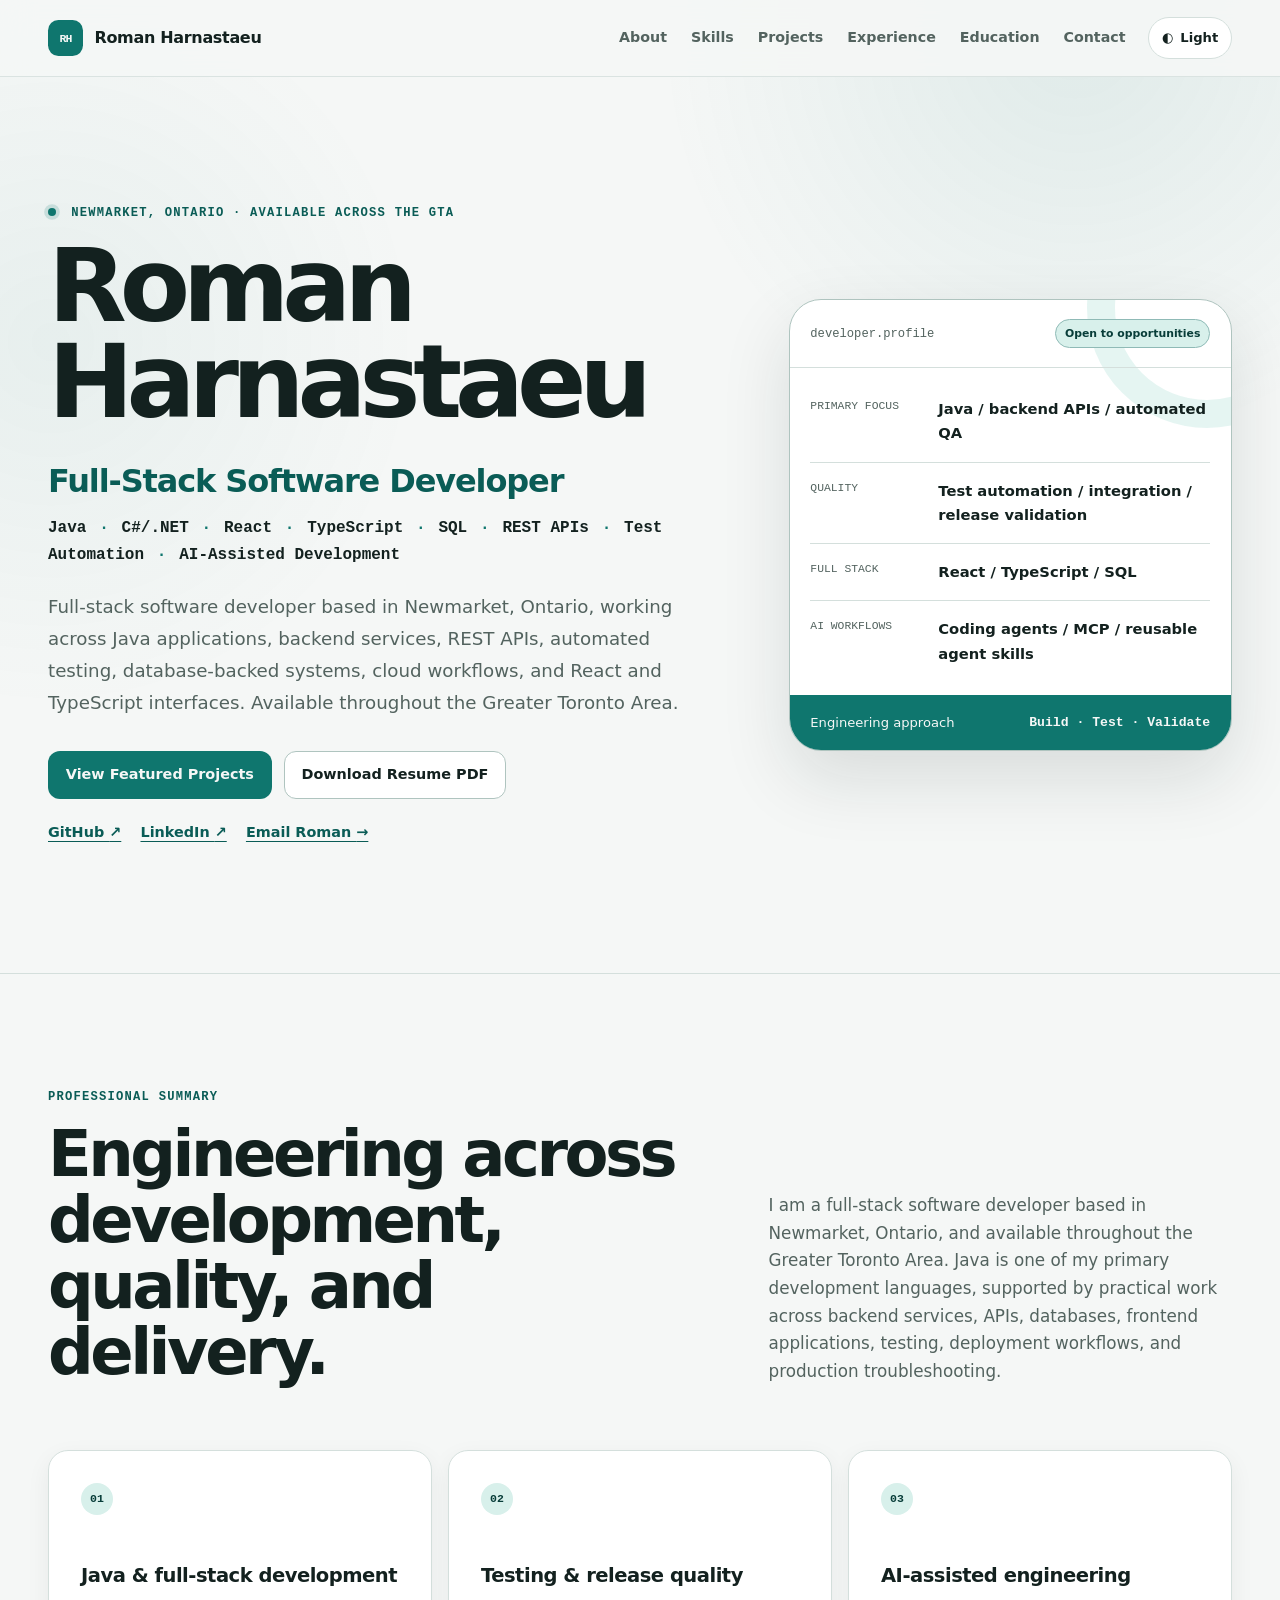
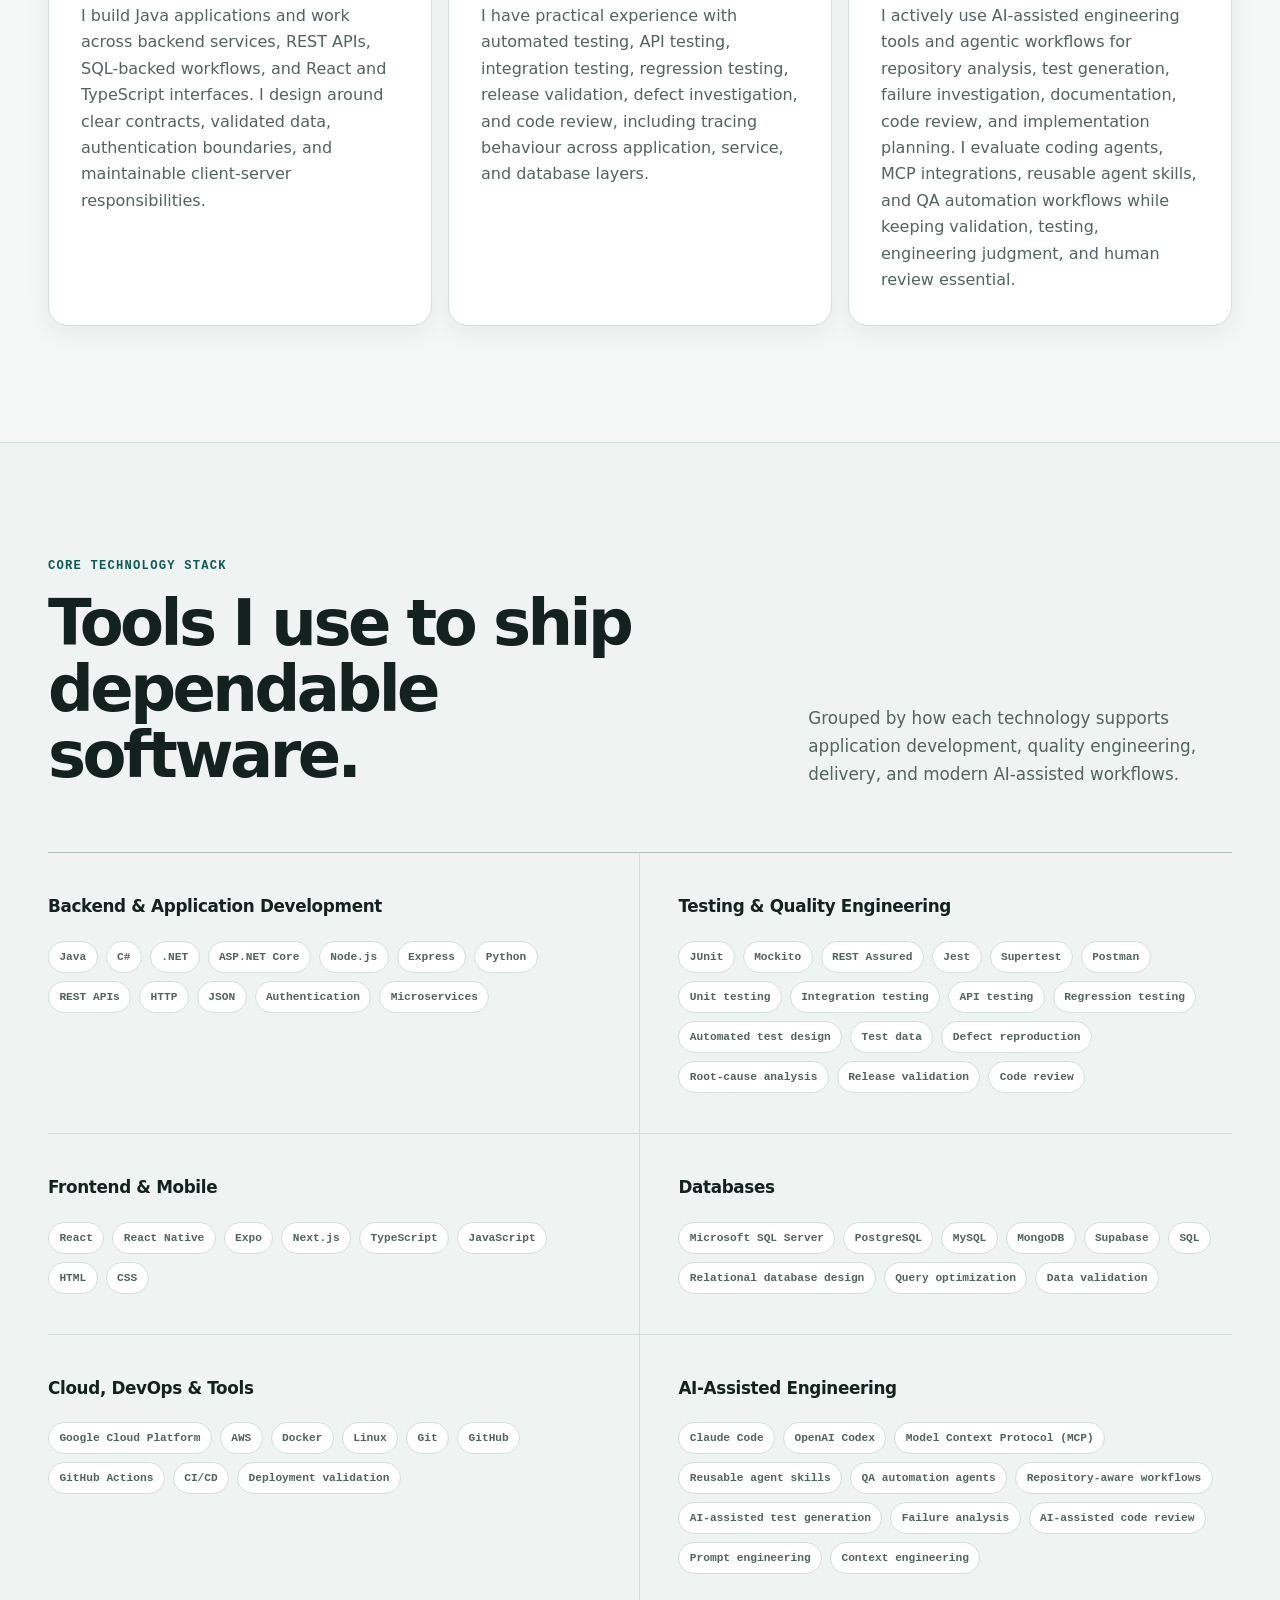
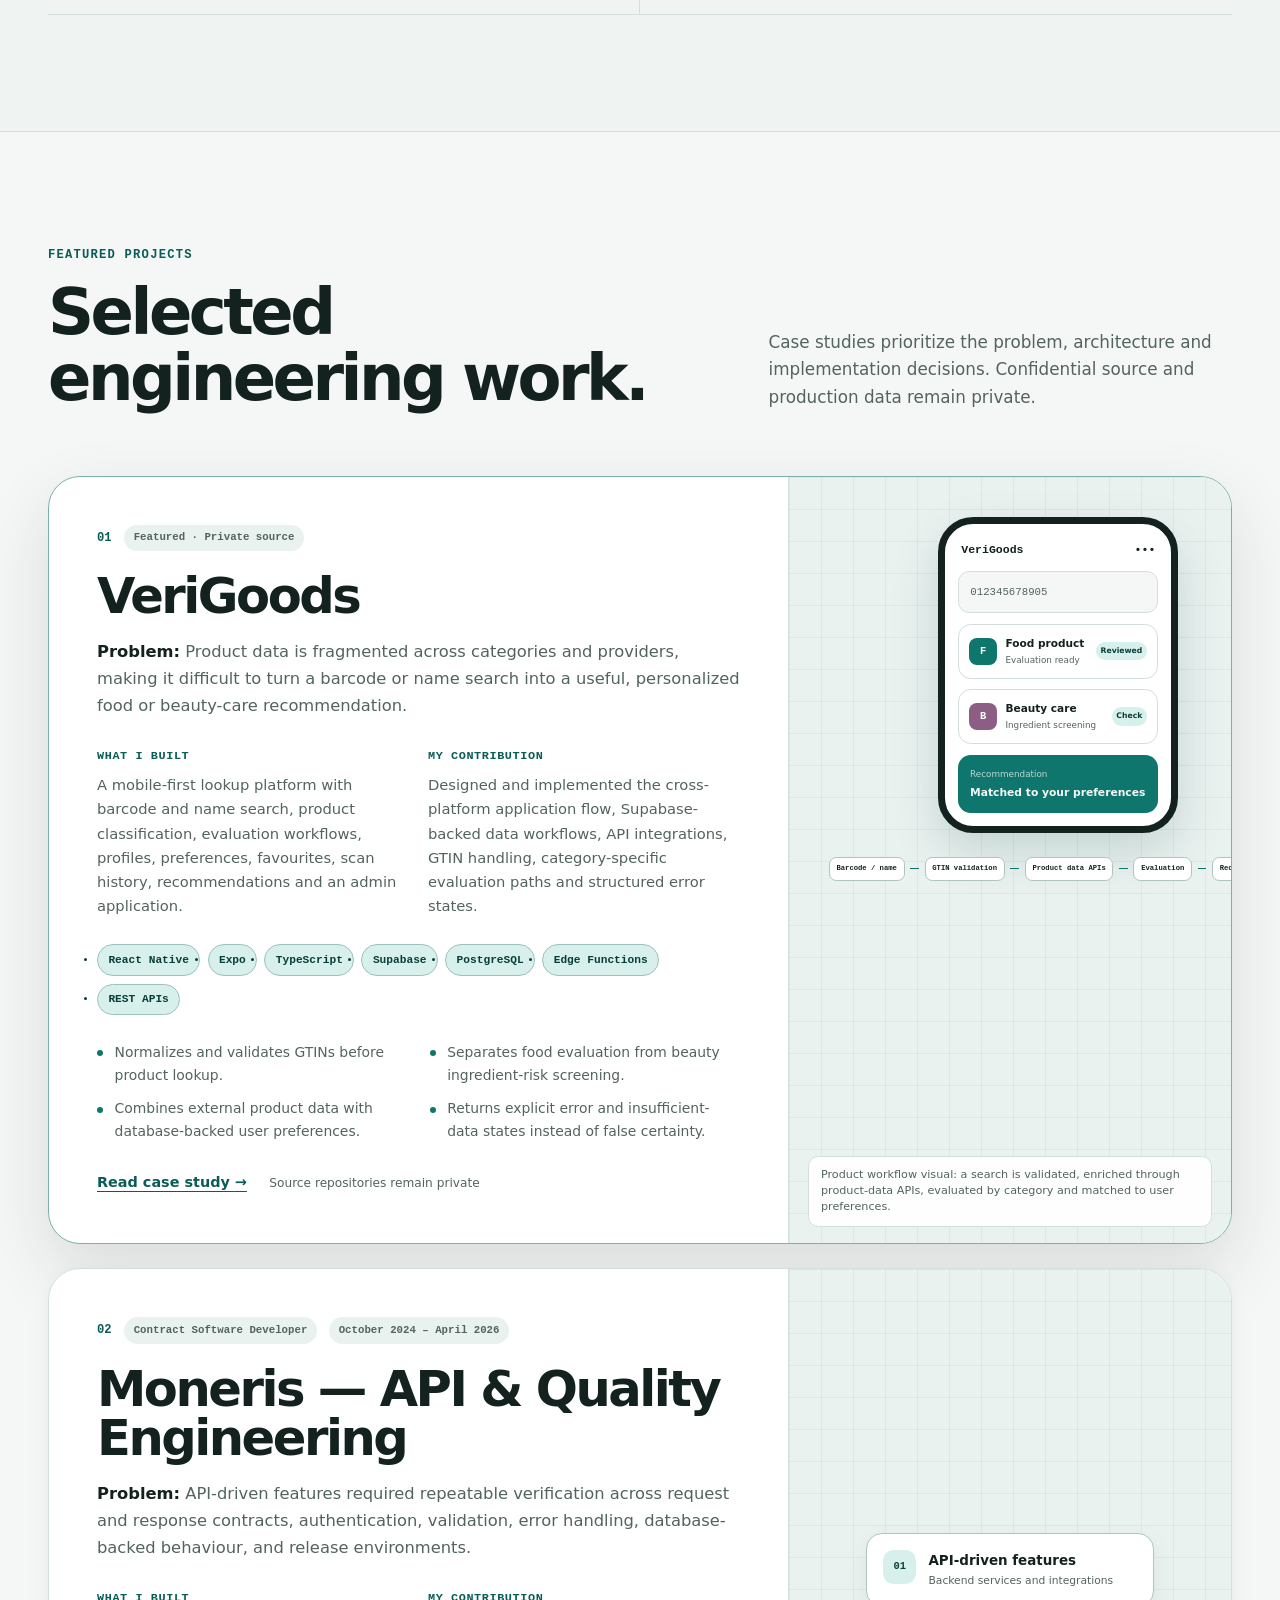
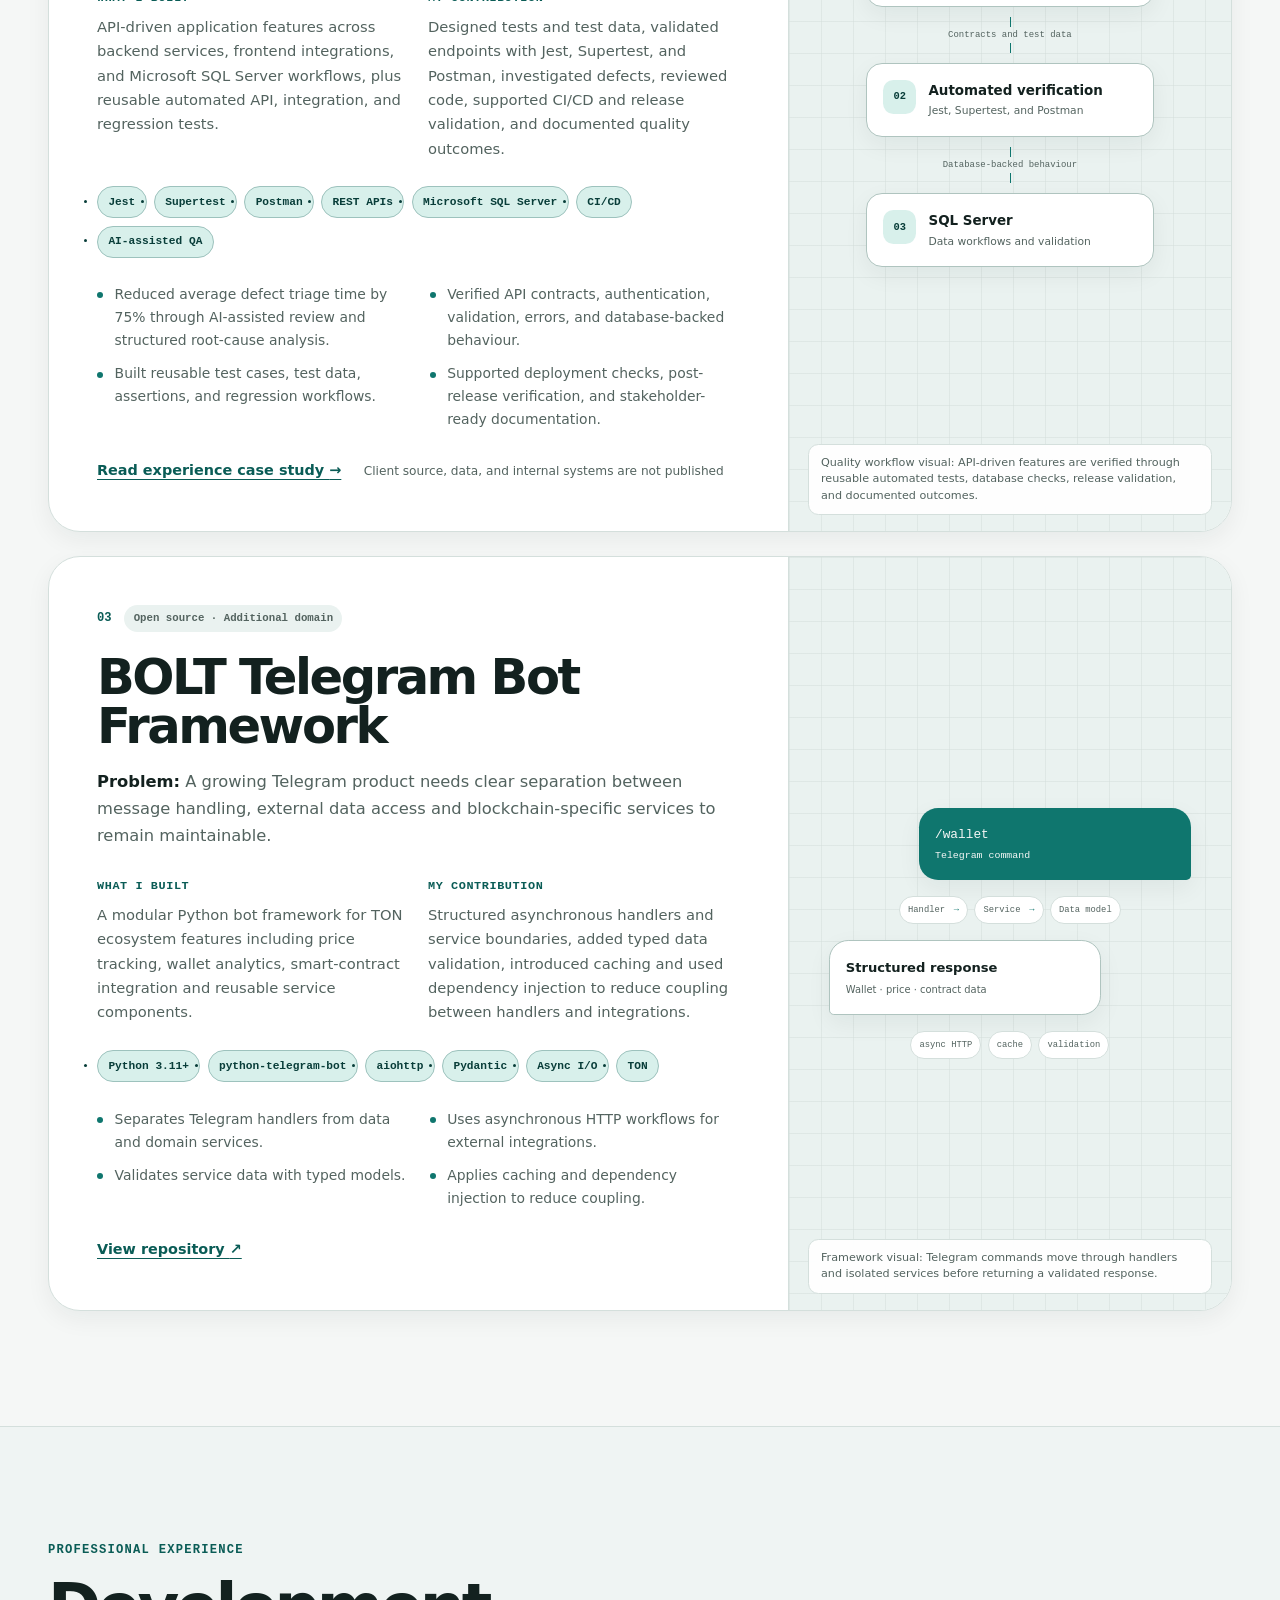
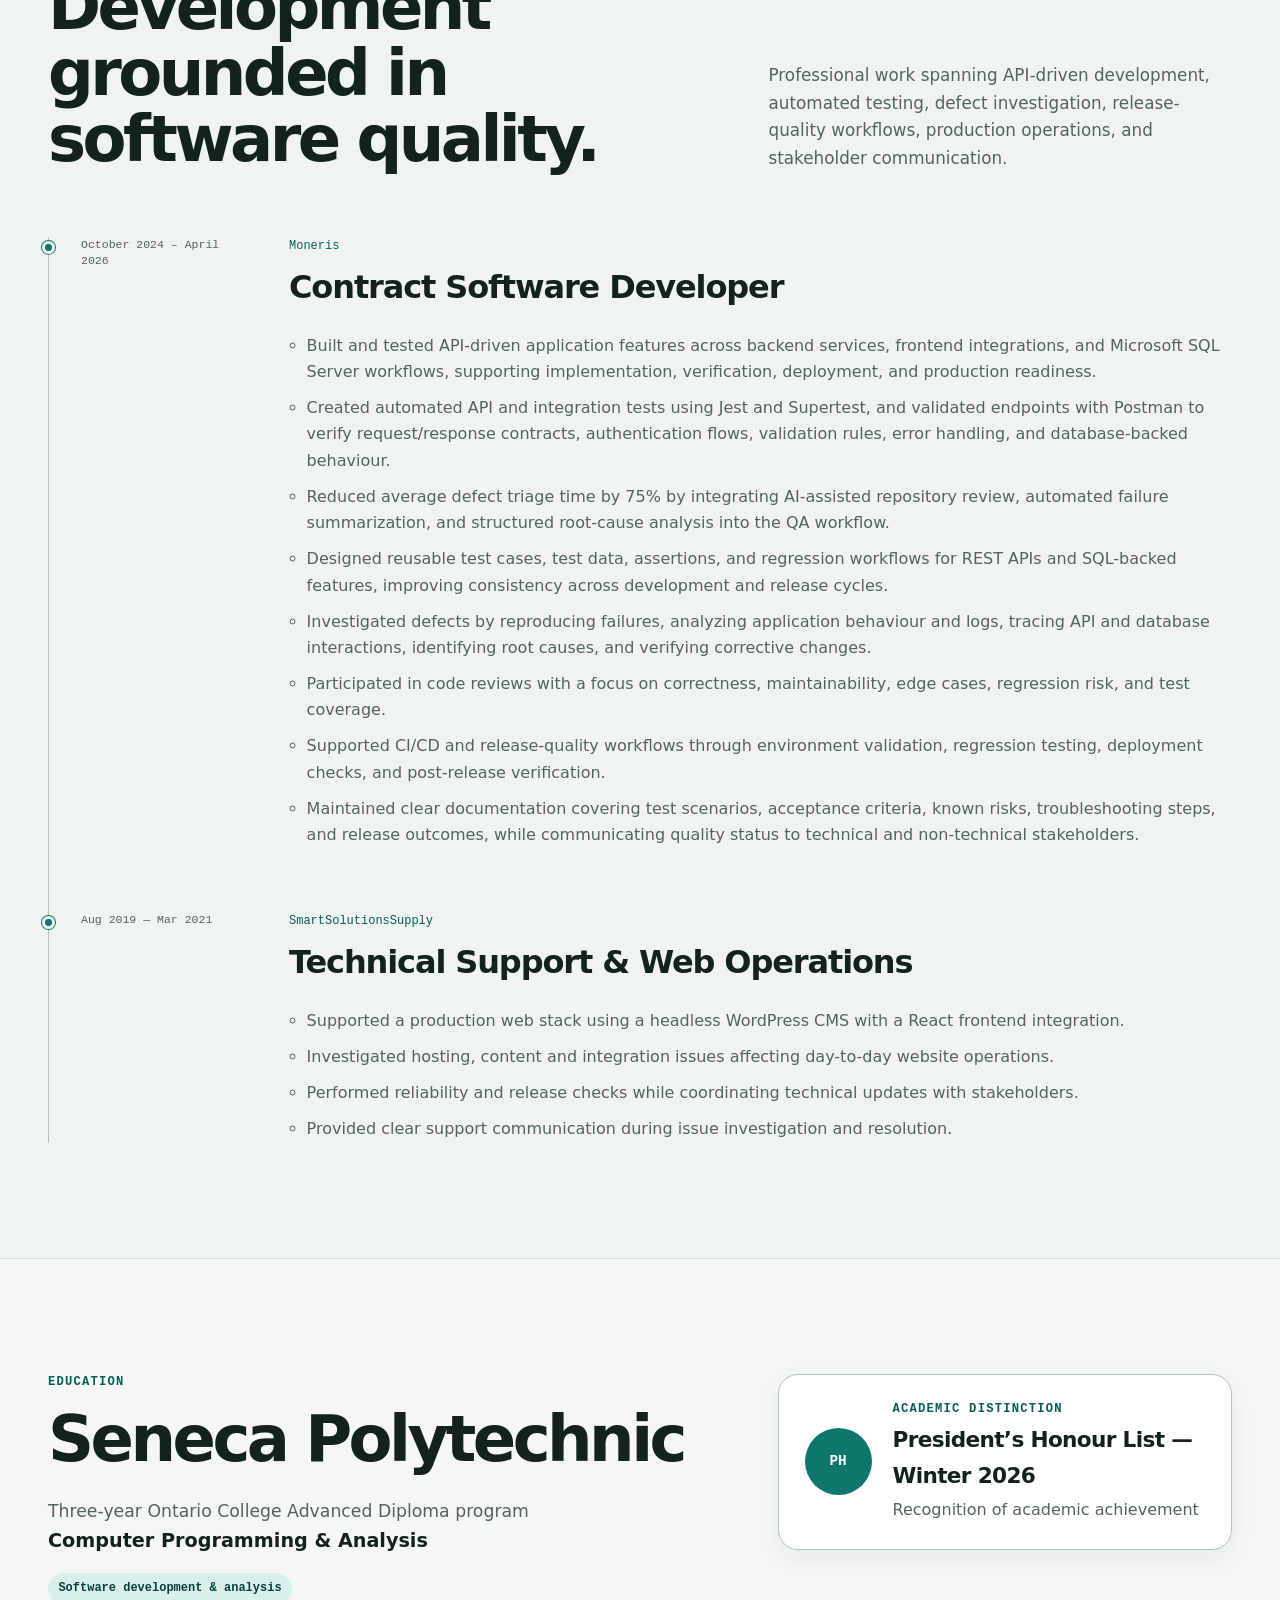
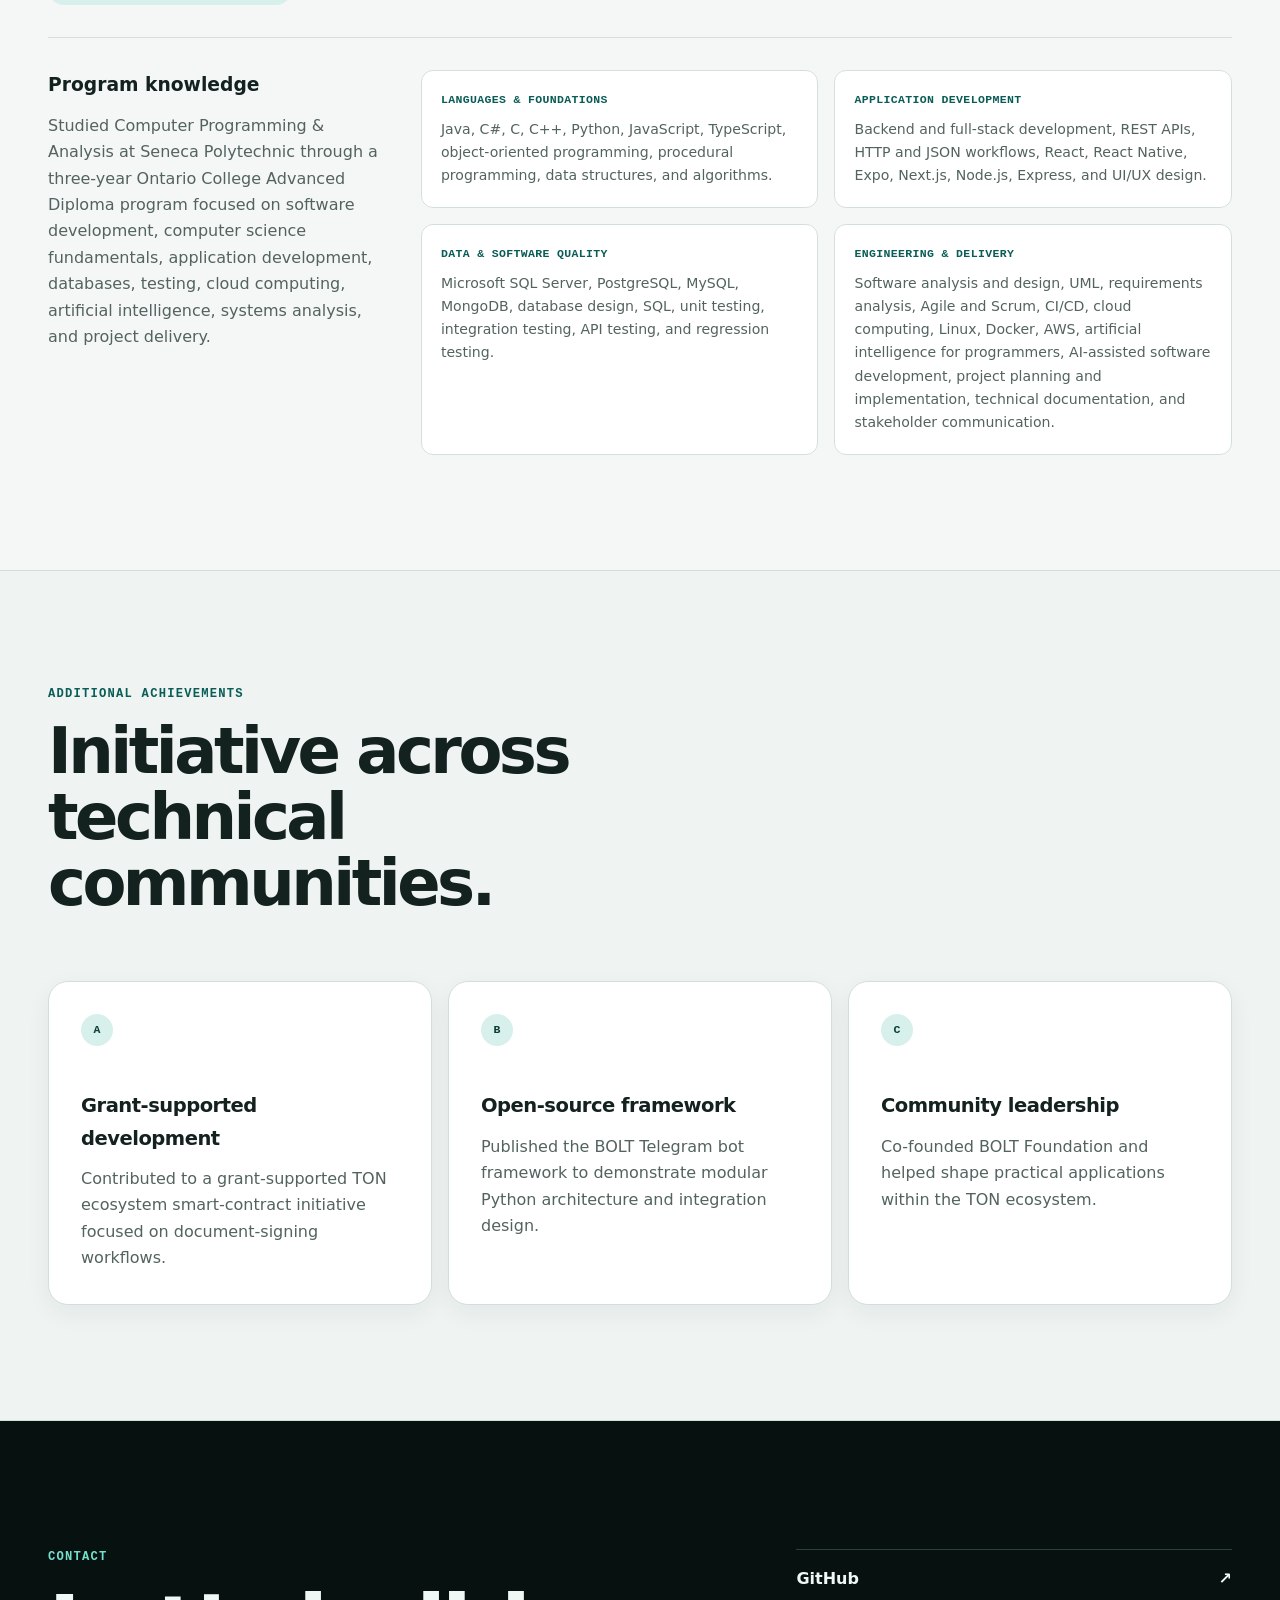
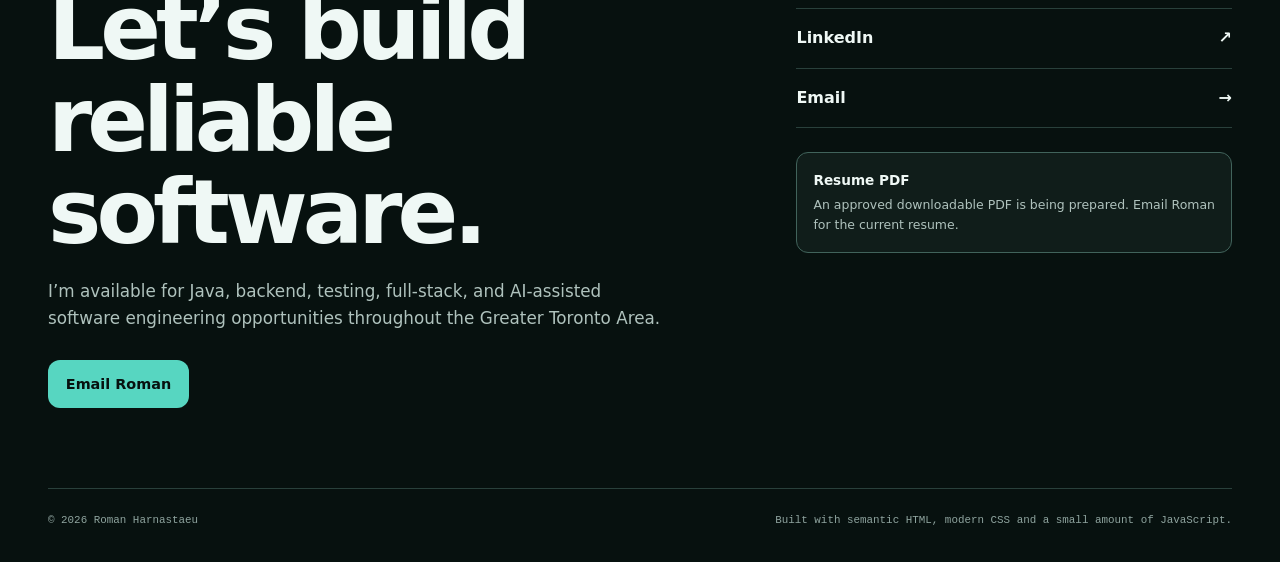
==== commit fde560dd: "upd" ====
--- a/index.html
+++ b/index.html
@@ -3,9 +3,10 @@
 <head>
   <meta charset="utf-8">
   <meta name="viewport" content="width=device-width, initial-scale=1">
-  <title>Roman Harnastaeu | Full-Stack Software Developer in the GTA</title>
-  <meta name="description" content="Roman Harnastaeu is a GTA-based full-stack software developer working with C#/.NET, React, TypeScript, SQL, REST APIs, mobile applications and cloud technologies.">
+  <title>Roman Harnastaeu | Java &amp; Full-Stack Software Developer in the GTA</title>
+  <meta name="description" content="Roman Harnastaeu is a GTA-based full-stack software developer working with Java, C#/.NET, React, TypeScript, SQL, REST APIs, automated testing, cloud technologies, and AI-assisted development.">
   <meta name="author" content="Roman Harnastaeu">
+  <meta name="google-site-verification" content="CMGuB37SijL-CZBKbqnAQmD6jr3tJRhZkyLk9y2Byo0" />
   <meta name="robots" content="index, follow, max-image-preview:large">
   <meta name="theme-color" content="#f5f7f6" media="(prefers-color-scheme: light)">
   <meta name="theme-color" content="#0b1514" media="(prefers-color-scheme: dark)">
@@ -17,19 +18,19 @@
   <meta property="og:type" content="website">
   <meta property="og:locale" content="en_CA">
   <meta property="og:site_name" content="Roman Harnastaeu — Developer Portfolio">
-  <meta property="og:title" content="Roman Harnastaeu | Full-Stack Software Developer in the GTA">
-  <meta property="og:description" content="Backend- and API-oriented full-stack developer working with C#/.NET, React, TypeScript, SQL, mobile applications and cloud technologies.">
+  <meta property="og:title" content="Roman Harnastaeu | Java &amp; Full-Stack Software Developer in the GTA">
+  <meta property="og:description" content="GTA-based full-stack developer focused on Java, backend systems, REST APIs, automated testing, databases, cloud technologies, and AI-assisted development.">
   <meta property="og:url" content="https://romanharnastaeu.github.io/">
-  <meta property="og:image" content="https://romanharnastaeu.github.io/assets/roman-harnastaeu-og.jpg">
+  <meta property="og:image" content="https://romanharnastaeu.github.io/assets/roman-harnastaeu-og-v2.jpg">
   <meta property="og:image:width" content="1200">
   <meta property="og:image:height" content="630">
-  <meta property="og:image:alt" content="Roman Harnastaeu, Full-Stack Software Developer — C#/.NET, React, TypeScript, SQL and REST APIs">
+  <meta property="og:image:alt" content="Roman Harnastaeu, Full-Stack Software Developer — Java, C#/.NET, REST APIs, test automation, and AI-assisted development">
 
   <meta name="twitter:card" content="summary_large_image">
-  <meta name="twitter:title" content="Roman Harnastaeu | Full-Stack Software Developer">
-  <meta name="twitter:description" content="GTA-based developer focused on backend APIs, full-stack web and mobile software, SQL databases and production support.">
-  <meta name="twitter:image" content="https://romanharnastaeu.github.io/assets/roman-harnastaeu-og.jpg">
-  <meta name="twitter:image:alt" content="Roman Harnastaeu, Full-Stack Software Developer — C#/.NET, React, TypeScript, SQL and REST APIs">
+  <meta name="twitter:title" content="Roman Harnastaeu | Java &amp; Full-Stack Software Developer">
+  <meta name="twitter:description" content="Full-stack developer working with Java, backend systems, REST APIs, automated testing, SQL, cloud technologies, and AI-assisted development.">
+  <meta name="twitter:image" content="https://romanharnastaeu.github.io/assets/roman-harnastaeu-og-v2.jpg">
+  <meta name="twitter:image:alt" content="Roman Harnastaeu, Full-Stack Software Developer — Java, C#/.NET, REST APIs, test automation, and AI-assisted development">
 
   <script>
     try {
@@ -56,16 +57,29 @@
         "https://github.com/romanharnastaeu",
         "https://linkedin.com/in/roman-harnastaeu-3433a634b"
       ],
+      "affiliation": {
+        "@type": "CollegeOrUniversity",
+        "name": "Seneca Polytechnic",
+        "url": "https://www.senecapolytechnic.ca/"
+      },
+      "description": "Studied Computer Programming & Analysis through Seneca Polytechnic's three-year Ontario College Advanced Diploma program.",
       "knowsAbout": [
+        "Java",
         "C#",
         ".NET",
         "ASP.NET Core",
+        "Backend application development",
         "REST APIs",
+        "Microservices",
         "React",
         "React Native",
         "TypeScript",
         "SQL",
-        "Software testing"
+        "Automated testing",
+        "API testing",
+        "Integration testing",
+        "Cloud computing",
+        "AI-assisted software development"
       ]
     },
     {
@@ -73,7 +87,7 @@
       "@type": "WebSite",
       "name": "Roman Harnastaeu — Developer Portfolio",
       "url": "https://romanharnastaeu.github.io/",
-      "description": "Professional portfolio of Roman Harnastaeu, a full-stack software developer based in the Greater Toronto Area.",
+      "description": "Professional portfolio of Roman Harnastaeu, a full-stack software developer focused on Java, backend systems, testing, databases, cloud technologies, and AI-assisted development.",
       "inLanguage": "en-CA"
     }
   ]
@@ -120,8 +134,8 @@
           <p class="eyebrow"><span class="status-dot" aria-hidden="true"></span> Newmarket, Ontario · Available across the GTA</p>
           <h1 id="hero-title">Roman Harnastaeu</h1>
           <p class="hero-role">Full-Stack Software Developer</p>
-          <p class="hero-stack">C#/.NET <span aria-hidden="true">•</span> React <span aria-hidden="true">•</span> TypeScript <span aria-hidden="true">•</span> SQL <span aria-hidden="true">•</span> REST APIs</p>
-          <p class="hero-intro">Graduating from Seneca Polytechnic’s Computer Programming &amp; Analysis advanced diploma program in August 2026. Based in Newmarket and available throughout the Greater Toronto Area.</p>
+          <p class="hero-stack">Java <span aria-hidden="true">·</span> C#/.NET <span aria-hidden="true">·</span> React <span aria-hidden="true">·</span> TypeScript <span aria-hidden="true">·</span> SQL <span aria-hidden="true">·</span> REST APIs <span aria-hidden="true">·</span> Test Automation <span aria-hidden="true">·</span> AI-Assisted Development</p>
+          <p class="hero-intro">Full-stack software developer based in Newmarket, Ontario, working across Java applications, backend services, REST APIs, automated testing, database-backed systems, cloud workflows, and React and TypeScript interfaces. Available throughout the Greater Toronto Area.</p>
 
           <div class="hero-actions">
             <a class="button button-primary" href="#projects">View Featured Projects</a>
@@ -144,24 +158,24 @@
           <dl class="profile-facts">
             <div>
               <dt>Primary focus</dt>
-              <dd>Backend APIs &amp; full-stack delivery</dd>
+              <dd>Java / backend APIs / automated QA</dd>
             </div>
             <div>
-              <dt>Core platform</dt>
-              <dd>C# / .NET / ASP.NET Core</dd>
+              <dt>Quality</dt>
+              <dd>Test automation / integration / release validation</dd>
             </div>
             <div>
-              <dt>Frontend</dt>
-              <dd>React / React Native / TypeScript</dd>
+              <dt>Full stack</dt>
+              <dd>React / TypeScript / SQL</dd>
             </div>
             <div>
-              <dt>Data</dt>
-              <dd>SQL Server / PostgreSQL / Supabase</dd>
+              <dt>AI workflows</dt>
+              <dd>Coding agents / MCP / reusable agent skills</dd>
             </div>
           </dl>
           <div class="hero-panel-footer">
-            <span>Expected graduation</span>
-            <strong>August 2026</strong>
+            <span>Engineering approach</span>
+            <strong>Build · Test · Validate</strong>
           </div>
         </aside>
       </div>
@@ -172,26 +186,26 @@
         <div class="section-heading">
           <div>
             <p class="eyebrow">Professional summary</p>
-            <h2 id="about-title">Software built across the full request lifecycle.</h2>
-          </div>
-          <p>Backend- and API-oriented full-stack developer with hands-on experience spanning product interfaces, server workflows, databases, testing, deployment validation and production support.</p>
+            <h2 id="about-title">Engineering across development, quality, and delivery.</h2>
+          </div>
+          <p>I am a full-stack software developer based in Newmarket, Ontario, and available throughout the Greater Toronto Area. Java is one of my primary development languages, supported by practical work across backend services, APIs, databases, frontend applications, testing, deployment workflows, and production troubleshooting.</p>
         </div>
 
         <div class="summary-grid">
           <article class="summary-card">
             <span class="card-number" aria-hidden="true">01</span>
-            <h3>Backend &amp; API thinking</h3>
-            <p>I design around clear contracts, validated data, predictable JSON workflows, authentication boundaries and maintainable client-server responsibilities.</p>
+            <h3>Java &amp; full-stack development</h3>
+            <p>I build Java applications and work across backend services, REST APIs, SQL-backed workflows, and React and TypeScript interfaces. I design around clear contracts, validated data, authentication boundaries, and maintainable client-server responsibilities.</p>
           </article>
           <article class="summary-card">
             <span class="card-number" aria-hidden="true">02</span>
-            <h3>End-to-end delivery</h3>
-            <p>I work across React and mobile interfaces, API integrations, relational data models and the debugging path between UI, service and database layers.</p>
+            <h3>Testing &amp; release quality</h3>
+            <p>I have practical experience with automated testing, API testing, integration testing, regression testing, release validation, defect investigation, and code review, including tracing behaviour across application, service, and database layers.</p>
           </article>
           <article class="summary-card">
             <span class="card-number" aria-hidden="true">03</span>
-            <h3>Production mindset</h3>
-            <p>Contract and web-operations experience shaped a practical approach to release checks, documentation, troubleshooting and clear stakeholder communication.</p>
+            <h3>AI-assisted engineering</h3>
+            <p>I actively use AI-assisted engineering tools and agentic workflows for repository analysis, test generation, failure investigation, documentation, code review, and implementation planning. I evaluate coding agents, MCP integrations, reusable agent skills, and QA automation workflows while keeping validation, testing, engineering judgment, and human review essential.</p>
           </article>
         </div>
       </div>
@@ -204,44 +218,44 @@
             <p class="eyebrow">Core technology stack</p>
             <h2 id="skills-title">Tools I use to ship dependable software.</h2>
           </div>
-          <p>Grouped by where each technology supports the engineering workflow—not by arbitrary proficiency scores.</p>
+          <p>Grouped by how each technology supports application development, quality engineering, delivery, and modern AI-assisted workflows.</p>
         </div>
 
         <div class="skills-grid">
           <article class="skill-group">
-            <h3>Backend &amp; APIs</h3>
+            <h3>Backend &amp; Application Development</h3>
             <ul class="tag-list">
-              <li>C#</li><li>.NET / .NET Core</li><li>ASP.NET Core</li><li>Node.js</li><li>Express</li><li>Java</li><li>Python</li><li>REST APIs</li><li>HTTP &amp; JSON</li><li>Authentication</li><li>Authorization</li>
+              <li>Java</li><li>C#</li><li>.NET</li><li>ASP.NET Core</li><li>Node.js</li><li>Express</li><li>Python</li><li>REST APIs</li><li>HTTP</li><li>JSON</li><li>Authentication</li><li>Microservices</li>
+            </ul>
+          </article>
+          <article class="skill-group">
+            <h3>Testing &amp; Quality Engineering</h3>
+            <ul class="tag-list">
+              <li>JUnit</li><li>Mockito</li><li>REST Assured</li><li>Jest</li><li>Supertest</li><li>Postman</li><li>Unit testing</li><li>Integration testing</li><li>API testing</li><li>Regression testing</li><li>Automated test design</li><li>Test data</li><li>Defect reproduction</li><li>Root-cause analysis</li><li>Release validation</li><li>Code review</li>
             </ul>
           </article>
           <article class="skill-group">
             <h3>Frontend &amp; Mobile</h3>
             <ul class="tag-list">
-              <li>React</li><li>React Native</li><li>Expo</li><li>Next.js</li><li>TypeScript</li><li>JavaScript</li><li>HTML5</li><li>CSS</li><li>Responsive UI</li><li>Mobile-first development</li>
+              <li>React</li><li>React Native</li><li>Expo</li><li>Next.js</li><li>TypeScript</li><li>JavaScript</li><li>HTML</li><li>CSS</li>
             </ul>
           </article>
           <article class="skill-group">
             <h3>Databases</h3>
             <ul class="tag-list">
-              <li>Microsoft SQL Server</li><li>PostgreSQL</li><li>MySQL</li><li>MongoDB</li><li>Supabase</li><li>Relational design</li><li>Schema design</li><li>SQL queries &amp; joins</li><li>Data validation</li><li>Query optimization</li>
-            </ul>
-          </article>
-          <article class="skill-group">
-            <h3>Testing &amp; Quality</h3>
-            <ul class="tag-list">
-              <li>Jest</li><li>Supertest</li><li>Postman</li><li>Unit testing</li><li>Integration testing</li><li>API testing</li><li>Debugging</li><li>Code review</li><li>Technical documentation</li>
+              <li>Microsoft SQL Server</li><li>PostgreSQL</li><li>MySQL</li><li>MongoDB</li><li>Supabase</li><li>SQL</li><li>Relational database design</li><li>Query optimization</li><li>Data validation</li>
             </ul>
           </article>
           <article class="skill-group">
             <h3>Cloud, DevOps &amp; Tools</h3>
             <ul class="tag-list">
-              <li>Git</li><li>GitHub</li><li>GitHub Actions</li><li>Docker</li><li>Linux</li><li>AWS</li><li>Vercel</li><li>CI/CD</li><li>Agile / Scrum</li>
+              <li>Google Cloud Platform</li><li>AWS</li><li>Docker</li><li>Linux</li><li>Git</li><li>GitHub</li><li>GitHub Actions</li><li>CI/CD</li><li>Deployment validation</li>
             </ul>
           </article>
           <article class="skill-group">
-            <h3>Software Engineering</h3>
+            <h3>AI-Assisted Engineering</h3>
             <ul class="tag-list">
-              <li>Object-oriented programming</li><li>Software analysis &amp; design</li><li>UML</li><li>Client-server architecture</li><li>Data structures</li><li>Algorithms</li><li>Requirements clarification</li><li>Production support</li>
+              <li>Claude Code</li><li>OpenAI Codex</li><li>Model Context Protocol (MCP)</li><li>Reusable agent skills</li><li>QA automation agents</li><li>Repository-aware workflows</li><li>AI-assisted test generation</li><li>Failure analysis</li><li>AI-assisted code review</li><li>Prompt engineering</li><li>Context engineering</li>
             </ul>
           </article>
         </div>
@@ -323,46 +337,47 @@
             <div class="project-content">
               <div class="project-meta">
                 <span class="project-index">02</span>
-                <span class="project-status">Contract work · Client-confidential</span>
-              </div>
-              <h3>E-Commerce Web Application</h3>
-              <p class="problem"><strong>Problem:</strong> A production e-commerce application required reliable feature delivery and troubleshooting across its customer interface, API workflows and SQL data layer.</p>
+                <span class="project-status">Contract Software Developer</span>
+                <span class="project-status">October 2024 – April 2026</span>
+              </div>
+              <h3>Moneris — API &amp; Quality Engineering</h3>
+              <p class="problem"><strong>Problem:</strong> API-driven features required repeatable verification across request and response contracts, authentication, validation, error handling, database-backed behaviour, and release environments.</p>
 
               <div class="project-detail-grid">
                 <div>
                   <h4>What I built</h4>
-                  <p>React and Next.js customer-facing features, JSON request/response workflows and database-backed application behaviour using Microsoft SQL Server.</p>
+                  <p>API-driven application features across backend services, frontend integrations, and Microsoft SQL Server workflows, plus reusable automated API, integration, and regression tests.</p>
                 </div>
                 <div>
                   <h4>My contribution</h4>
-                  <p>Clarified requirements, implemented iterative changes, reviewed code, traced UI/API/database defects, supported releases and documented fixes for continued maintenance.</p>
-                </div>
-              </div>
-
-              <ul class="project-stack" aria-label="E-commerce technology stack">
-                <li>React</li><li>Next.js</li><li>JavaScript</li><li>REST / JSON</li><li>SQL Server</li><li>Git</li>
+                  <p>Designed tests and test data, validated endpoints with Jest, Supertest, and Postman, investigated defects, reviewed code, supported CI/CD and release validation, and documented quality outcomes.</p>
+                </div>
+              </div>
+
+              <ul class="project-stack" aria-label="Moneris contract technology stack">
+                <li>Jest</li><li>Supertest</li><li>Postman</li><li>REST APIs</li><li>Microsoft SQL Server</li><li>CI/CD</li><li>AI-assisted QA</li>
               </ul>
 
               <ul class="highlight-list">
-                <li>Debugged issues across interface, service and data boundaries.</li>
-                <li>Used targeted SQL queries and optimization during investigation.</li>
-                <li>Validated deployments and releases against expected behaviour.</li>
-                <li>Translated evolving requirements into incremental implementation work.</li>
+                <li>Reduced average defect triage time by 75% through AI-assisted review and structured root-cause analysis.</li>
+                <li>Verified API contracts, authentication, validation, errors, and database-backed behaviour.</li>
+                <li>Built reusable test cases, test data, assertions, and regression workflows.</li>
+                <li>Supported deployment checks, post-release verification, and stakeholder-ready documentation.</li>
               </ul>
 
               <div class="project-actions">
-                <a class="text-link" href="ecommerce-case-study.html">Read case study <span aria-hidden="true">→</span></a>
-                <span class="muted-note">Client source and business data are not published</span>
+                <a class="text-link" href="moneris-case-study.html">Read experience case study <span aria-hidden="true">→</span></a>
+                <span class="muted-note">Client source, data, and internal systems are not published</span>
               </div>
             </div>
 
             <figure class="project-visual architecture-visual">
-              <div class="architecture-layer browser-layer" aria-hidden="true"><span>01</span><strong>React / Next.js</strong><small>Customer interface</small></div>
-              <div class="connector" aria-hidden="true">JSON request / response</div>
-              <div class="architecture-layer api-layer" aria-hidden="true"><span>02</span><strong>Application APIs</strong><small>Business workflows</small></div>
-              <div class="connector" aria-hidden="true">Validated queries</div>
-              <div class="architecture-layer data-layer" aria-hidden="true"><span>03</span><strong>SQL Server</strong><small>Relational data</small></div>
-              <figcaption>Cross-layer troubleshooting model used to isolate behaviour in the interface, API workflow and SQL data layer.</figcaption>
+              <div class="architecture-layer browser-layer" aria-hidden="true"><span>01</span><strong>API-driven features</strong><small>Backend services and integrations</small></div>
+              <div class="connector" aria-hidden="true">Contracts and test data</div>
+              <div class="architecture-layer api-layer" aria-hidden="true"><span>02</span><strong>Automated verification</strong><small>Jest, Supertest, and Postman</small></div>
+              <div class="connector" aria-hidden="true">Database-backed behaviour</div>
+              <div class="architecture-layer data-layer" aria-hidden="true"><span>03</span><strong>SQL Server</strong><small>Data workflows and validation</small></div>
+              <figcaption>Quality workflow visual: API-driven features are verified through reusable automated tests, database checks, release validation, and documented outcomes.</figcaption>
             </figure>
           </article>
 
@@ -419,23 +434,27 @@
         <div class="section-heading">
           <div>
             <p class="eyebrow">Professional experience</p>
-            <h2 id="experience-title">Delivery experience beyond the classroom.</h2>
-          </div>
-          <p>Roles that developed practical judgment across feature work, production troubleshooting and stakeholder support.</p>
+            <h2 id="experience-title">Development grounded in software quality.</h2>
+          </div>
+          <p>Professional work spanning API-driven development, automated testing, defect investigation, release-quality workflows, production operations, and stakeholder communication.</p>
         </div>
 
         <ol class="timeline">
           <li class="timeline-item">
             <div class="timeline-marker" aria-hidden="true"></div>
-            <div class="timeline-date"><time datetime="2024-10">Oct 2024</time> — <time datetime="2025-04">Apr 2025</time></div>
+            <div class="timeline-date"><time datetime="2024-10">October 2024</time> – <time datetime="2026-04">April 2026</time></div>
             <div class="timeline-content">
-              <p class="timeline-company">Independent Contractor · E-Commerce Web Application</p>
-              <h3>Contract Full-Stack Web Developer</h3>
+              <p class="timeline-company">Moneris</p>
+              <h3>Contract Software Developer</h3>
               <ul>
-                <li>Developed React and Next.js interface features alongside backend API and JSON request/response workflows.</li>
-                <li>Worked with Microsoft SQL Server for querying, data investigation and query optimization.</li>
-                <li>Troubleshot production issues across UI, API and database layers, then validated fixes through release and deployment checks.</li>
-                <li>Clarified requirements, reviewed code and documented changes through iterative delivery.</li>
+                <li>Built and tested API-driven application features across backend services, frontend integrations, and Microsoft SQL Server workflows, supporting implementation, verification, deployment, and production readiness.</li>
+                <li>Created automated API and integration tests using Jest and Supertest, and validated endpoints with Postman to verify request/response contracts, authentication flows, validation rules, error handling, and database-backed behaviour.</li>
+                <li>Reduced average defect triage time by 75% by integrating AI-assisted repository review, automated failure summarization, and structured root-cause analysis into the QA workflow.</li>
+                <li>Designed reusable test cases, test data, assertions, and regression workflows for REST APIs and SQL-backed features, improving consistency across development and release cycles.</li>
+                <li>Investigated defects by reproducing failures, analyzing application behaviour and logs, tracing API and database interactions, identifying root causes, and verifying corrective changes.</li>
+                <li>Participated in code reviews with a focus on correctness, maintainability, edge cases, regression risk, and test coverage.</li>
+                <li>Supported CI/CD and release-quality workflows through environment validation, regression testing, deployment checks, and post-release verification.</li>
+                <li>Maintained clear documentation covering test scenarios, acceptance criteria, known risks, troubleshooting steps, and release outcomes, while communicating quality status to technical and non-technical stakeholders.</li>
               </ul>
             </div>
           </li>
@@ -462,20 +481,40 @@
         <div>
           <p class="eyebrow">Education</p>
           <h2 id="education-title">Seneca Polytechnic</h2>
-          <p class="education-program">Ontario College Advanced Diploma<br><strong>Computer Programming &amp; Analysis</strong></p>
-          <p class="education-date">Expected August 2026</p>
+          <p class="education-program">Three-year Ontario College Advanced Diploma program<br><strong>Computer Programming &amp; Analysis</strong></p>
+          <p class="education-date">Software development &amp; analysis</p>
         </div>
         <article class="honour-card">
           <span class="honour-icon" aria-hidden="true">PH</span>
           <div>
             <p class="eyebrow">Academic distinction</p>
-            <h3>President’s Honour List</h3>
-            <p>Winter 2026</p>
+            <h3>President’s Honour List — Winter 2026</h3>
+            <p>Recognition of academic achievement</p>
           </div>
         </article>
         <div class="education-focus">
-          <h3>Program focus</h3>
-          <p>Object-oriented programming, software analysis and design, database systems, web and mobile development, cloud technologies, data structures, algorithms, testing and technical communication.</p>
+          <div>
+            <h3>Program knowledge</h3>
+            <p>Studied Computer Programming &amp; Analysis at Seneca Polytechnic through a three-year Ontario College Advanced Diploma program focused on software development, computer science fundamentals, application development, databases, testing, cloud computing, artificial intelligence, systems analysis, and project delivery.</p>
+          </div>
+          <div class="education-groups">
+            <article>
+              <h4>Languages &amp; foundations</h4>
+              <p>Java, C#, C, C++, Python, JavaScript, TypeScript, object-oriented programming, procedural programming, data structures, and algorithms.</p>
+            </article>
+            <article>
+              <h4>Application development</h4>
+              <p>Backend and full-stack development, REST APIs, HTTP and JSON workflows, React, React Native, Expo, Next.js, Node.js, Express, and UI/UX design.</p>
+            </article>
+            <article>
+              <h4>Data &amp; software quality</h4>
+              <p>Microsoft SQL Server, PostgreSQL, MySQL, MongoDB, database design, SQL, unit testing, integration testing, API testing, and regression testing.</p>
+            </article>
+            <article>
+              <h4>Engineering &amp; delivery</h4>
+              <p>Software analysis and design, UML, requirements analysis, Agile and Scrum, CI/CD, cloud computing, Linux, Docker, AWS, artificial intelligence for programmers, AI-assisted software development, project planning and implementation, technical documentation, and stakeholder communication.</p>
+            </article>
+          </div>
         </div>
       </div>
     </section>
@@ -514,7 +553,7 @@
       <div class="footer-copy">
         <p class="eyebrow">Contact</p>
         <h2>Let’s build reliable software.</h2>
-        <p>I’m available for software development opportunities throughout the Greater Toronto Area.</p>
+        <p>I’m available for Java, backend, testing, full-stack, and AI-assisted software engineering opportunities throughout the Greater Toronto Area.</p>
         <a class="button button-primary" href="mailto:harnastaeudev@gmail.com">Email Roman</a>
       </div>
 
--- a/styles.css
+++ b/styles.css
@@ -701,6 +701,7 @@
 
 .project-meta {
   display: flex;
+  flex-wrap: wrap;
   align-items: center;
   gap: 0.8rem;
   margin-bottom: 1.3rem;
@@ -1243,19 +1244,50 @@
 .education-focus {
   grid-column: 1 / -1;
   display: grid;
-  grid-template-columns: minmax(11rem, 0.35fr) 1fr;
+  grid-template-columns: minmax(16rem, 0.42fr) minmax(0, 1fr);
   gap: 2rem;
   padding-top: 2rem;
   border-top: 1px solid var(--border);
 }
 
 .education-focus h3,
+.education-focus h4,
 .education-focus p {
   margin: 0;
 }
 
 .education-focus p {
   color: var(--muted);
+}
+
+.education-focus > div:first-child p {
+  margin-top: 0.75rem;
+}
+
+.education-groups {
+  display: grid;
+  grid-template-columns: repeat(2, minmax(0, 1fr));
+  gap: 1rem;
+}
+
+.education-groups article {
+  padding: 1.2rem;
+  border: 1px solid var(--border);
+  border-radius: var(--radius-sm);
+  background: var(--surface);
+}
+
+.education-groups h4 {
+  color: var(--accent-strong);
+  font-family: var(--font-mono);
+  font-size: 0.72rem;
+  letter-spacing: 0.03em;
+  text-transform: uppercase;
+}
+
+.education-groups p {
+  margin-top: 0.55rem;
+  font-size: 0.88rem;
 }
 
 .achievement-grid article {
@@ -1830,6 +1862,10 @@
     flex-direction: column;
   }
 
+  .education-groups {
+    grid-template-columns: 1fr;
+  }
+
   .footer-bottom {
     align-items: flex-start;
     flex-direction: column;
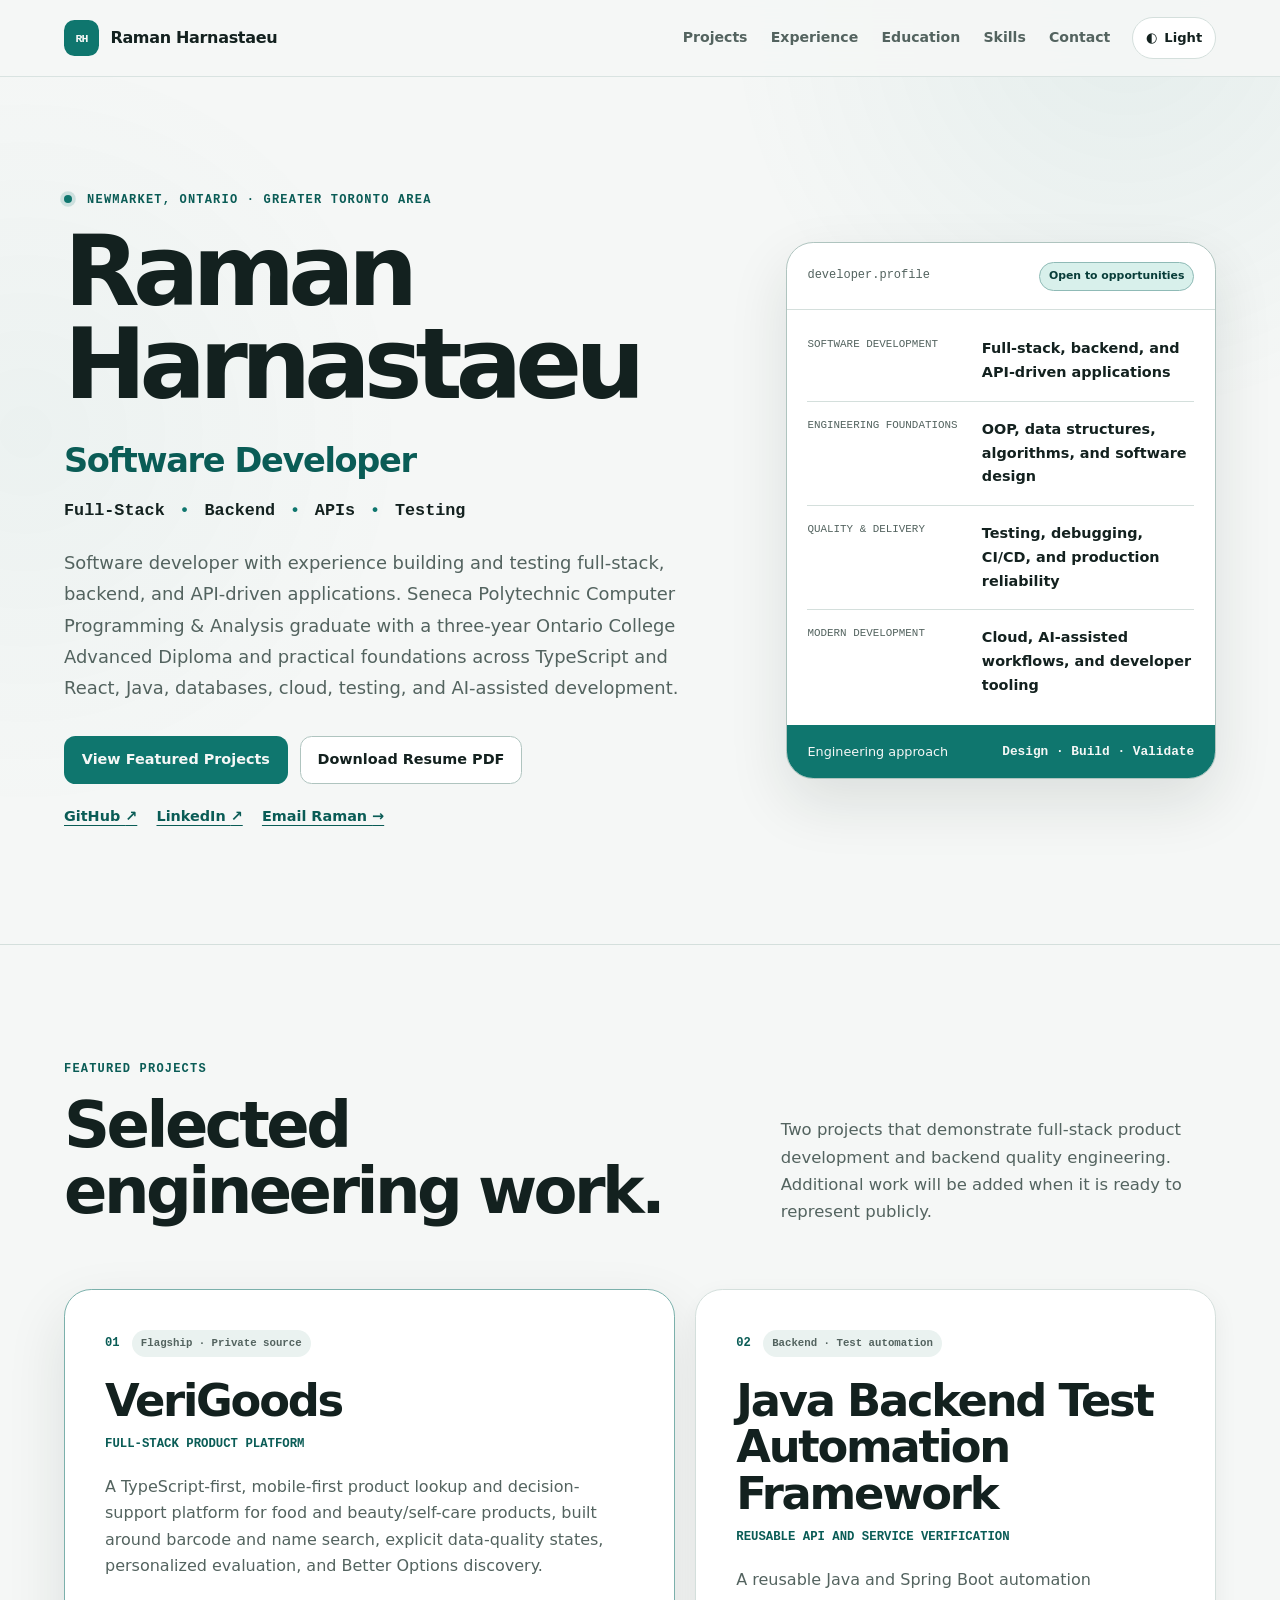
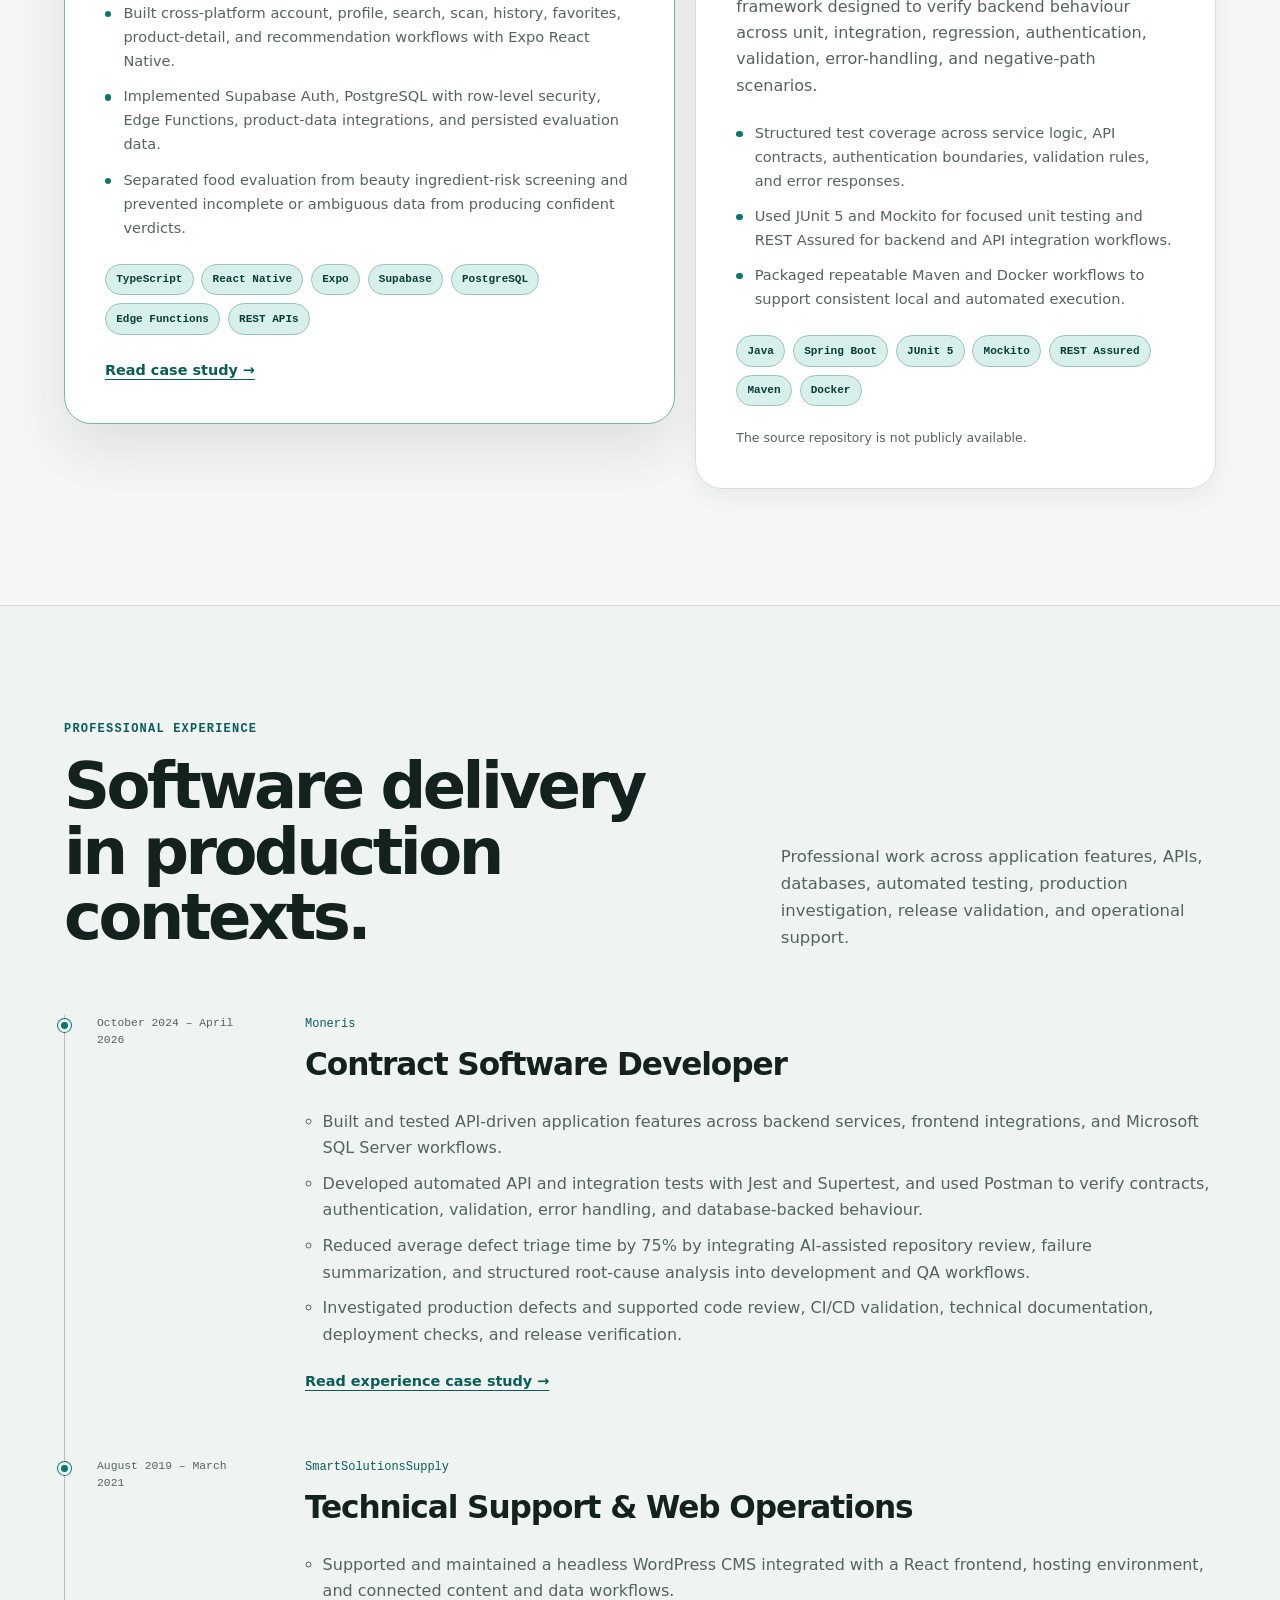
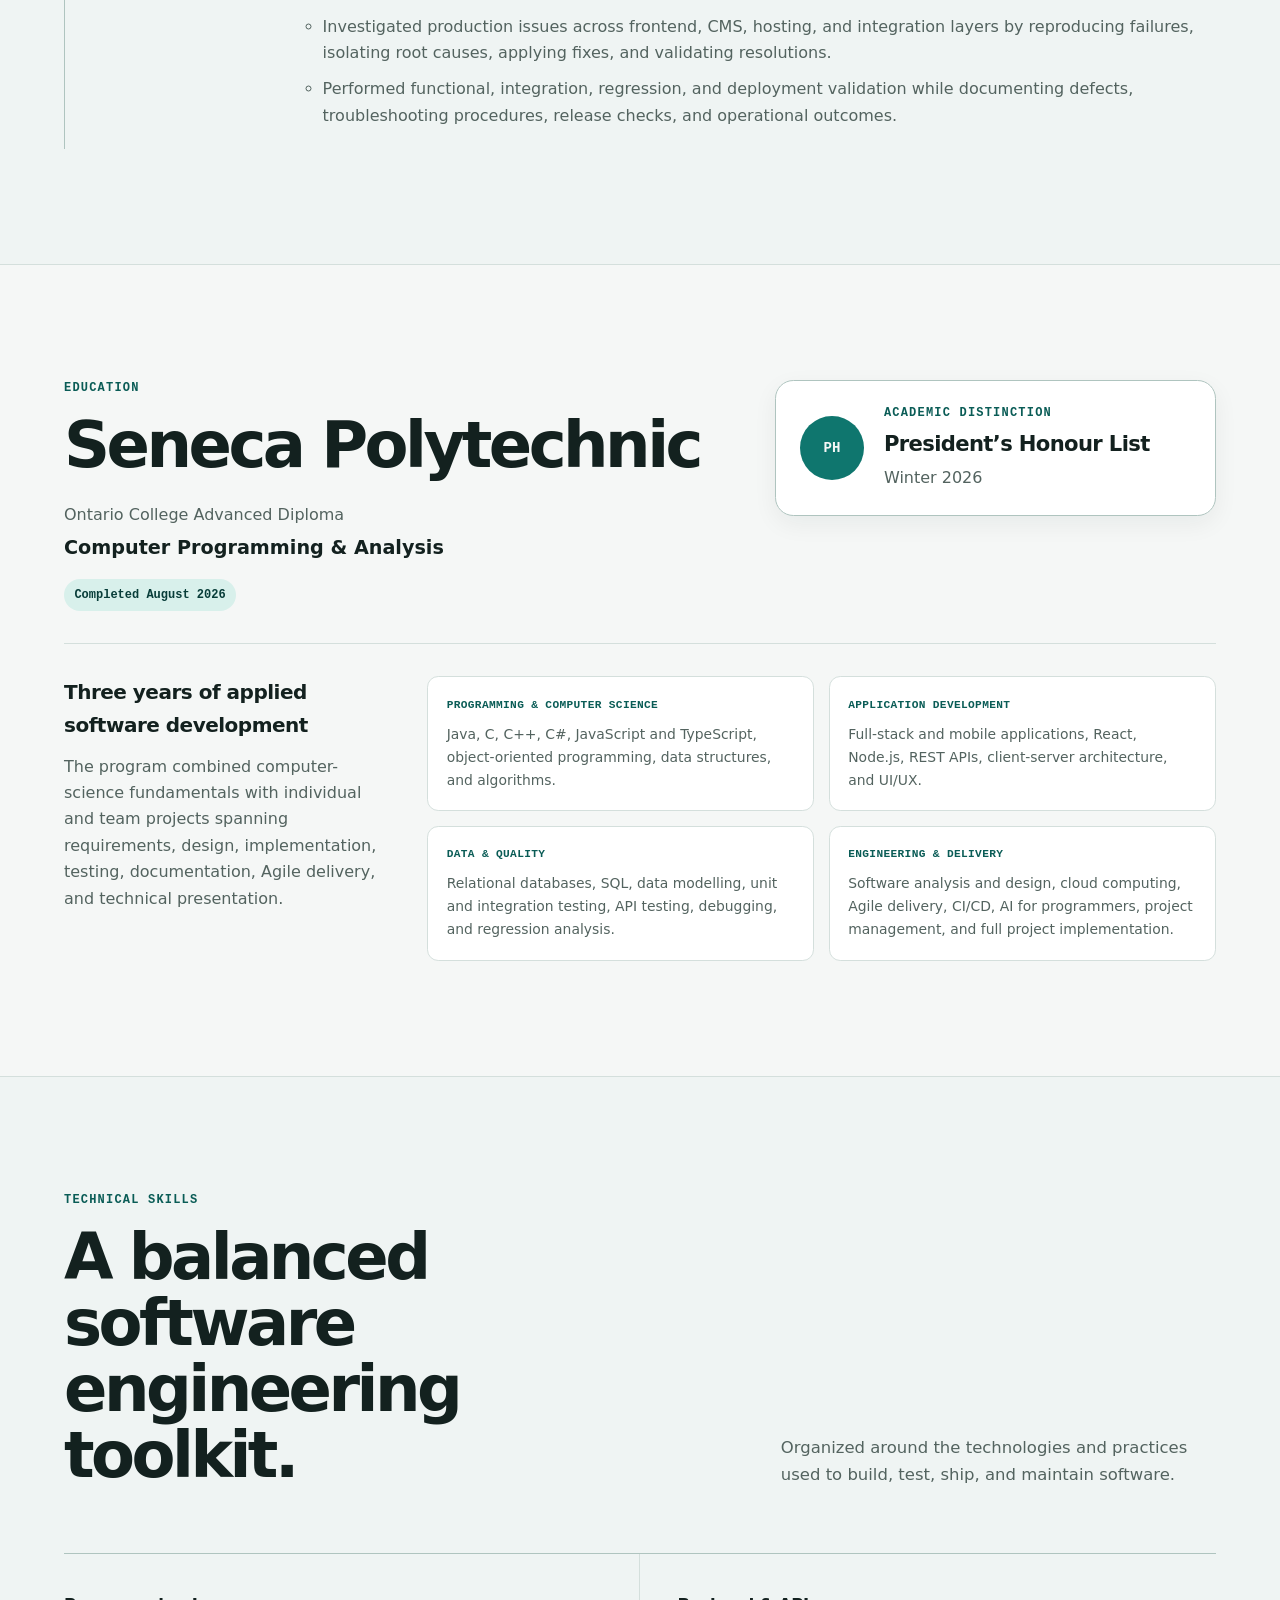
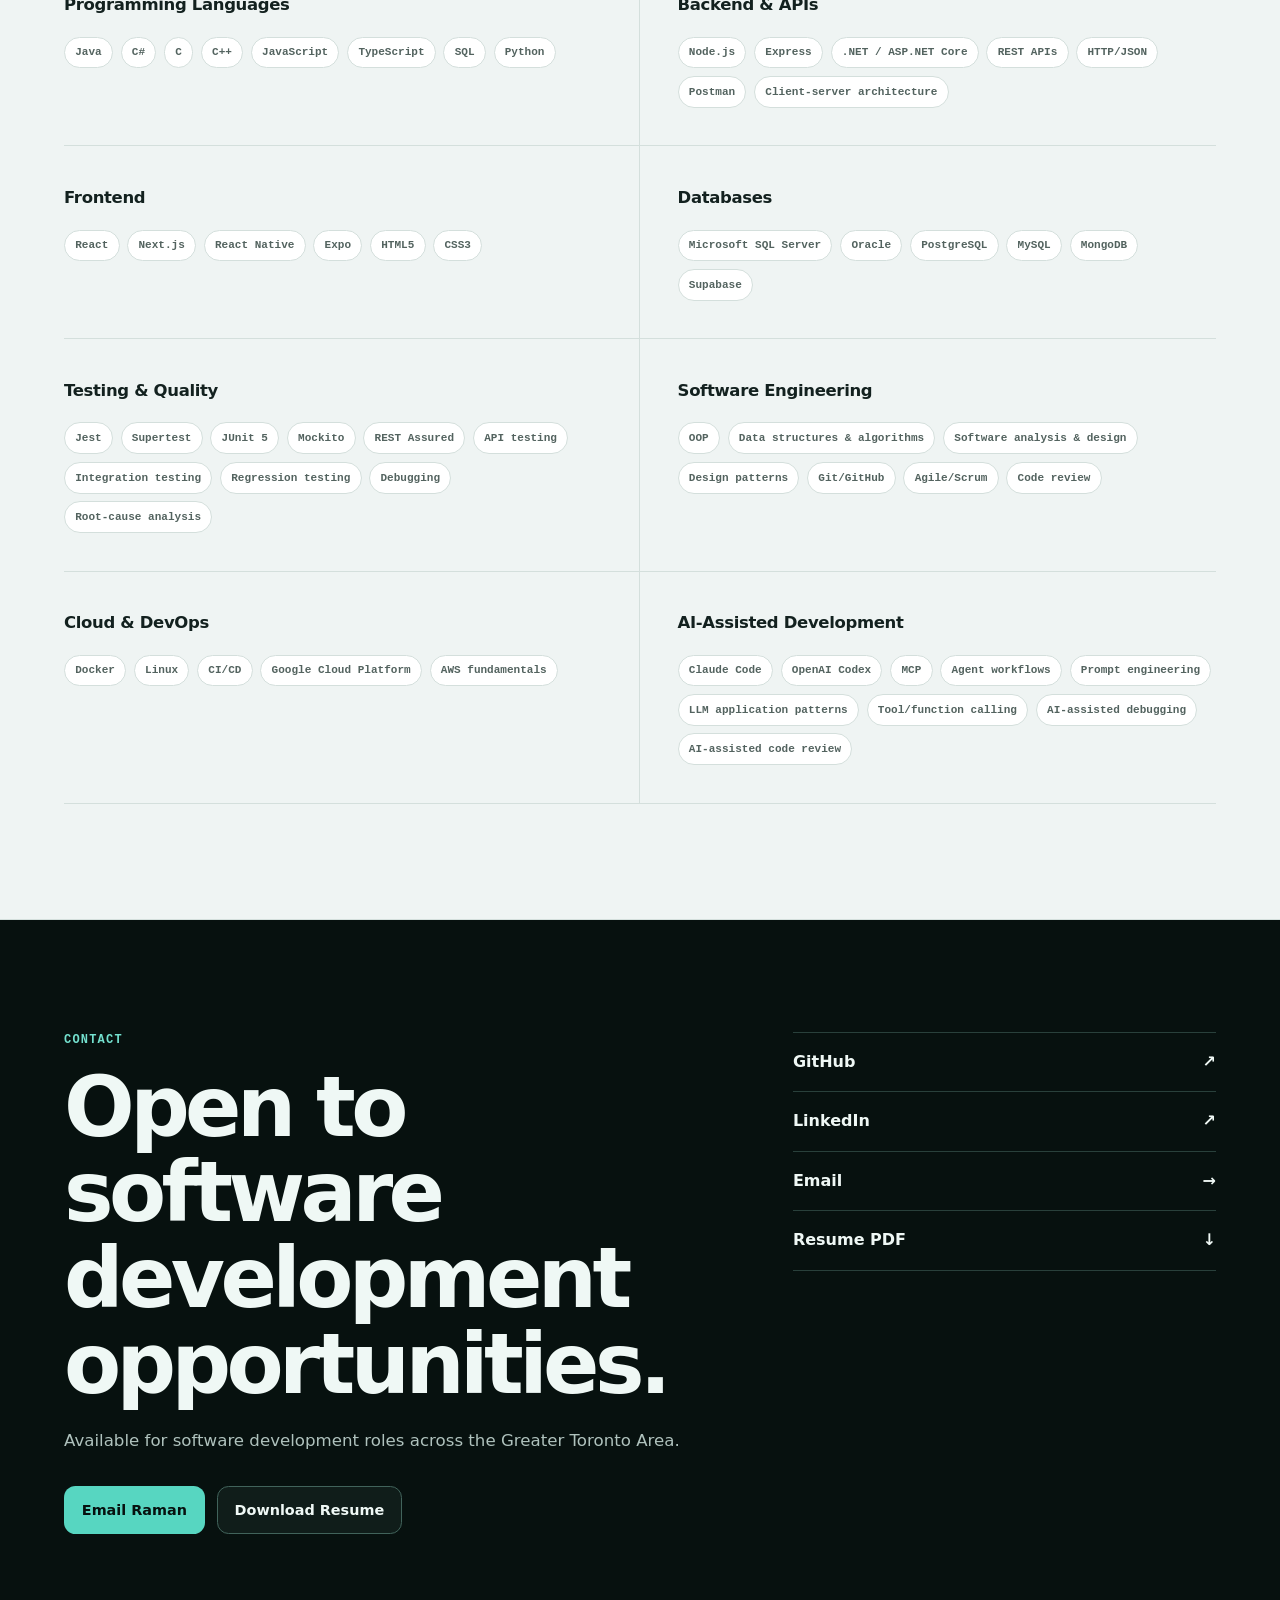
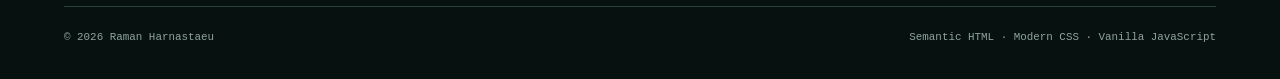
==== commit 82df48d0: "updated" ====
--- a/index.html
+++ b/index.html
@@ -1,12 +1,12 @@
-<!doctype html>
+<!DOCTYPE html>
 <html lang="en-CA">
 <head>
   <meta charset="utf-8">
   <meta name="viewport" content="width=device-width, initial-scale=1">
-  <title>Roman Harnastaeu | Java &amp; Full-Stack Software Developer in the GTA</title>
-  <meta name="description" content="Roman Harnastaeu is a GTA-based full-stack software developer working with Java, C#/.NET, React, TypeScript, SQL, REST APIs, automated testing, cloud technologies, and AI-assisted development.">
-  <meta name="author" content="Roman Harnastaeu">
-  <meta name="google-site-verification" content="CMGuB37SijL-CZBKbqnAQmD6jr3tJRhZkyLk9y2Byo0" />
+  <title>Raman Harnastaeu | Software Developer — Full-Stack, Backend &amp; APIs</title>
+  <meta name="description" content="Raman Harnastaeu is a GTA software developer building full-stack applications, backend systems, REST APIs, database workflows, and automated tests.">
+  <meta name="author" content="Raman Harnastaeu">
+  <meta name="google-site-verification" content="CMGuB37SijL-CZBKbqnAQmD6jr3tJRhZkyLk9y2Byo0">
   <meta name="robots" content="index, follow, max-image-preview:large">
   <meta name="theme-color" content="#f5f7f6" media="(prefers-color-scheme: light)">
   <meta name="theme-color" content="#0b1514" media="(prefers-color-scheme: dark)">
@@ -17,20 +17,20 @@
 
   <meta property="og:type" content="website">
   <meta property="og:locale" content="en_CA">
-  <meta property="og:site_name" content="Roman Harnastaeu — Developer Portfolio">
-  <meta property="og:title" content="Roman Harnastaeu | Java &amp; Full-Stack Software Developer in the GTA">
-  <meta property="og:description" content="GTA-based full-stack developer focused on Java, backend systems, REST APIs, automated testing, databases, cloud technologies, and AI-assisted development.">
+  <meta property="og:site_name" content="Raman Harnastaeu — Software Developer">
+  <meta property="og:title" content="Raman Harnastaeu | Software Developer — Full-Stack, Backend &amp; APIs">
+  <meta property="og:description" content="Full-stack, backend, API, database, testing, and cloud engineering work from a Seneca Polytechnic Computer Programming &amp; Analysis graduate.">
   <meta property="og:url" content="https://romanharnastaeu.github.io/">
-  <meta property="og:image" content="https://romanharnastaeu.github.io/assets/roman-harnastaeu-og-v2.jpg">
+  <meta property="og:image" content="https://romanharnastaeu.github.io/assets/raman-harnastaeu-og.jpg">
   <meta property="og:image:width" content="1200">
   <meta property="og:image:height" content="630">
-  <meta property="og:image:alt" content="Roman Harnastaeu, Full-Stack Software Developer — Java, C#/.NET, REST APIs, test automation, and AI-assisted development">
+  <meta property="og:image:alt" content="Raman Harnastaeu — Software Developer — Full-Stack, Backend, and APIs">
 
   <meta name="twitter:card" content="summary_large_image">
-  <meta name="twitter:title" content="Roman Harnastaeu | Java &amp; Full-Stack Software Developer">
-  <meta name="twitter:description" content="Full-stack developer working with Java, backend systems, REST APIs, automated testing, SQL, cloud technologies, and AI-assisted development.">
-  <meta name="twitter:image" content="https://romanharnastaeu.github.io/assets/roman-harnastaeu-og-v2.jpg">
-  <meta name="twitter:image:alt" content="Roman Harnastaeu, Full-Stack Software Developer — Java, C#/.NET, REST APIs, test automation, and AI-assisted development">
+  <meta name="twitter:title" content="Raman Harnastaeu | Software Developer">
+  <meta name="twitter:description" content="Full-stack, backend, API, database, testing, and cloud engineering work.">
+  <meta name="twitter:image" content="https://romanharnastaeu.github.io/assets/raman-harnastaeu-og.jpg">
+  <meta name="twitter:image:alt" content="Raman Harnastaeu — Software Developer — Full-Stack, Backend, and APIs">
 
   <script>
     try {
@@ -43,9 +43,9 @@
     {
       "@context": "https://schema.org",
       "@type": "Person",
-      "name": "Roman Harnastaeu",
+      "name": "Raman Harnastaeu",
       "url": "https://romanharnastaeu.github.io/",
-      "jobTitle": "Full-Stack Software Developer",
+      "jobTitle": "Software Developer",
       "email": "mailto:harnastaeudev@gmail.com",
       "address": {
         "@type": "PostalAddress",
@@ -57,27 +57,28 @@
         "https://github.com/romanharnastaeu",
         "https://linkedin.com/in/roman-harnastaeu-3433a634b"
       ],
-      "affiliation": {
+      "alumniOf": {
         "@type": "CollegeOrUniversity",
         "name": "Seneca Polytechnic",
         "url": "https://www.senecapolytechnic.ca/"
       },
-      "description": "Studied Computer Programming & Analysis through Seneca Polytechnic's three-year Ontario College Advanced Diploma program.",
+      "hasCredential": {
+        "@type": "EducationalOccupationalCredential",
+        "name": "Computer Programming & Analysis",
+        "credentialCategory": "Ontario College Advanced Diploma",
+        "recognizedBy": {
+          "@type": "CollegeOrUniversity",
+          "name": "Seneca Polytechnic"
+        }
+      },
+      "award": "President's Honour List — Winter 2026",
+      "description": "Software developer and Seneca Polytechnic Computer Programming & Analysis graduate with experience across full-stack applications, backend systems, REST APIs, databases, testing, cloud computing, and AI-assisted development.",
       "knowsAbout": [
-        "Java",
-        "C#",
-        ".NET",
-        "ASP.NET Core",
-        "Backend application development",
+        "Full-stack software development",
+        "Backend software development",
         "REST APIs",
-        "Microservices",
-        "React",
-        "React Native",
-        "TypeScript",
-        "SQL",
-        "Automated testing",
-        "API testing",
-        "Integration testing",
+        "Database-backed applications",
+        "Software testing",
         "Cloud computing",
         "AI-assisted software development"
       ]
@@ -85,9 +86,9 @@
     {
       "@context": "https://schema.org",
       "@type": "WebSite",
-      "name": "Roman Harnastaeu — Developer Portfolio",
+      "name": "Raman Harnastaeu — Software Developer Portfolio",
       "url": "https://romanharnastaeu.github.io/",
-      "description": "Professional portfolio of Roman Harnastaeu, a full-stack software developer focused on Java, backend systems, testing, databases, cloud technologies, and AI-assisted development.",
+      "description": "The software development portfolio of Raman Harnastaeu, featuring full-stack, backend, API, database, and testing work.",
       "inLanguage": "en-CA"
     }
   ]
@@ -99,9 +100,9 @@
 
   <header class="site-header">
     <div class="shell nav-shell">
-      <a class="brand" href="#top" aria-label="Roman Harnastaeu — home">
+      <a class="brand" href="#top" aria-label="Raman Harnastaeu — home">
         <span class="brand-mark" aria-hidden="true">RH</span>
-        <span class="brand-name">Roman Harnastaeu</span>
+        <span class="brand-name">Raman Harnastaeu</span>
       </a>
 
       <button class="nav-toggle" type="button" aria-expanded="false" aria-controls="primary-navigation">
@@ -112,11 +113,10 @@
       </button>
 
       <nav class="primary-nav" id="primary-navigation" aria-label="Primary navigation">
-        <a href="#about">About</a>
-        <a href="#skills">Skills</a>
         <a href="#projects">Projects</a>
         <a href="#experience">Experience</a>
         <a href="#education">Education</a>
+        <a href="#skills">Skills</a>
         <a href="#contact">Contact</a>
       </nav>
 
@@ -131,22 +131,21 @@
     <section class="hero" id="top" aria-labelledby="hero-title">
       <div class="shell hero-grid">
         <div class="hero-copy">
-          <p class="eyebrow"><span class="status-dot" aria-hidden="true"></span> Newmarket, Ontario · Available across the GTA</p>
-          <h1 id="hero-title">Roman Harnastaeu</h1>
-          <p class="hero-role">Full-Stack Software Developer</p>
-          <p class="hero-stack">Java <span aria-hidden="true">·</span> C#/.NET <span aria-hidden="true">·</span> React <span aria-hidden="true">·</span> TypeScript <span aria-hidden="true">·</span> SQL <span aria-hidden="true">·</span> REST APIs <span aria-hidden="true">·</span> Test Automation <span aria-hidden="true">·</span> AI-Assisted Development</p>
-          <p class="hero-intro">Full-stack software developer based in Newmarket, Ontario, working across Java applications, backend services, REST APIs, automated testing, database-backed systems, cloud workflows, and React and TypeScript interfaces. Available throughout the Greater Toronto Area.</p>
+          <p class="eyebrow"><span class="status-dot" aria-hidden="true"></span> Newmarket, Ontario · Greater Toronto Area</p>
+          <h1 id="hero-title">Raman Harnastaeu</h1>
+          <p class="hero-role">Software Developer</p>
+          <p class="hero-focus">Full-Stack <span aria-hidden="true">•</span> Backend <span aria-hidden="true">•</span> APIs <span aria-hidden="true">•</span> Testing</p>
+          <p class="hero-intro">Software developer with experience building and testing full-stack, backend, and API-driven applications. Seneca Polytechnic Computer Programming &amp; Analysis graduate with a three-year Ontario College Advanced Diploma and practical foundations across TypeScript and React, Java, databases, cloud, testing, and AI-assisted development.</p>
 
           <div class="hero-actions">
             <a class="button button-primary" href="#projects">View Featured Projects</a>
-            <!-- TODO: Replace this anchor with Roman_Harnastaeu_Resume.pdf and add the download attribute after an approved PDF is provided. -->
-            <a class="button button-secondary" href="#resume-status" aria-describedby="resume-status">Download Resume PDF</a>
+            <a class="button button-secondary" href="Raman_Harnastaeu_Software_Developer_Resume.pdf" download="Raman_Harnastaeu_Software_Developer_Resume.pdf">Download Resume PDF</a>
           </div>
 
           <nav class="social-links" aria-label="Professional profiles and email">
             <a href="https://github.com/romanharnastaeu" target="_blank" rel="noopener noreferrer">GitHub <span aria-hidden="true">↗</span></a>
             <a href="https://linkedin.com/in/roman-harnastaeu-3433a634b" target="_blank" rel="noopener noreferrer">LinkedIn <span aria-hidden="true">↗</span></a>
-            <a href="mailto:harnastaeudev@gmail.com">Email Roman <span aria-hidden="true">→</span></a>
+            <a href="mailto:harnastaeudev@gmail.com">Email Raman <span aria-hidden="true">→</span></a>
           </nav>
         </div>
 
@@ -157,108 +156,27 @@
           </div>
           <dl class="profile-facts">
             <div>
-              <dt>Primary focus</dt>
-              <dd>Java / backend APIs / automated QA</dd>
+              <dt>Software development</dt>
+              <dd>Full-stack, backend, and API-driven applications</dd>
             </div>
             <div>
-              <dt>Quality</dt>
-              <dd>Test automation / integration / release validation</dd>
+              <dt>Engineering foundations</dt>
+              <dd>OOP, data structures, algorithms, and software design</dd>
             </div>
             <div>
-              <dt>Full stack</dt>
-              <dd>React / TypeScript / SQL</dd>
+              <dt>Quality &amp; delivery</dt>
+              <dd>Testing, debugging, CI/CD, and production reliability</dd>
             </div>
             <div>
-              <dt>AI workflows</dt>
-              <dd>Coding agents / MCP / reusable agent skills</dd>
+              <dt>Modern development</dt>
+              <dd>Cloud, AI-assisted workflows, and developer tooling</dd>
             </div>
           </dl>
           <div class="hero-panel-footer">
             <span>Engineering approach</span>
-            <strong>Build · Test · Validate</strong>
+            <strong>Design · Build · Validate</strong>
           </div>
         </aside>
-      </div>
-    </section>
-
-    <section class="section" id="about" aria-labelledby="about-title">
-      <div class="shell">
-        <div class="section-heading">
-          <div>
-            <p class="eyebrow">Professional summary</p>
-            <h2 id="about-title">Engineering across development, quality, and delivery.</h2>
-          </div>
-          <p>I am a full-stack software developer based in Newmarket, Ontario, and available throughout the Greater Toronto Area. Java is one of my primary development languages, supported by practical work across backend services, APIs, databases, frontend applications, testing, deployment workflows, and production troubleshooting.</p>
-        </div>
-
-        <div class="summary-grid">
-          <article class="summary-card">
-            <span class="card-number" aria-hidden="true">01</span>
-            <h3>Java &amp; full-stack development</h3>
-            <p>I build Java applications and work across backend services, REST APIs, SQL-backed workflows, and React and TypeScript interfaces. I design around clear contracts, validated data, authentication boundaries, and maintainable client-server responsibilities.</p>
-          </article>
-          <article class="summary-card">
-            <span class="card-number" aria-hidden="true">02</span>
-            <h3>Testing &amp; release quality</h3>
-            <p>I have practical experience with automated testing, API testing, integration testing, regression testing, release validation, defect investigation, and code review, including tracing behaviour across application, service, and database layers.</p>
-          </article>
-          <article class="summary-card">
-            <span class="card-number" aria-hidden="true">03</span>
-            <h3>AI-assisted engineering</h3>
-            <p>I actively use AI-assisted engineering tools and agentic workflows for repository analysis, test generation, failure investigation, documentation, code review, and implementation planning. I evaluate coding agents, MCP integrations, reusable agent skills, and QA automation workflows while keeping validation, testing, engineering judgment, and human review essential.</p>
-          </article>
-        </div>
-      </div>
-    </section>
-
-    <section class="section section-tinted" id="skills" aria-labelledby="skills-title">
-      <div class="shell">
-        <div class="section-heading compact-heading">
-          <div>
-            <p class="eyebrow">Core technology stack</p>
-            <h2 id="skills-title">Tools I use to ship dependable software.</h2>
-          </div>
-          <p>Grouped by how each technology supports application development, quality engineering, delivery, and modern AI-assisted workflows.</p>
-        </div>
-
-        <div class="skills-grid">
-          <article class="skill-group">
-            <h3>Backend &amp; Application Development</h3>
-            <ul class="tag-list">
-              <li>Java</li><li>C#</li><li>.NET</li><li>ASP.NET Core</li><li>Node.js</li><li>Express</li><li>Python</li><li>REST APIs</li><li>HTTP</li><li>JSON</li><li>Authentication</li><li>Microservices</li>
-            </ul>
-          </article>
-          <article class="skill-group">
-            <h3>Testing &amp; Quality Engineering</h3>
-            <ul class="tag-list">
-              <li>JUnit</li><li>Mockito</li><li>REST Assured</li><li>Jest</li><li>Supertest</li><li>Postman</li><li>Unit testing</li><li>Integration testing</li><li>API testing</li><li>Regression testing</li><li>Automated test design</li><li>Test data</li><li>Defect reproduction</li><li>Root-cause analysis</li><li>Release validation</li><li>Code review</li>
-            </ul>
-          </article>
-          <article class="skill-group">
-            <h3>Frontend &amp; Mobile</h3>
-            <ul class="tag-list">
-              <li>React</li><li>React Native</li><li>Expo</li><li>Next.js</li><li>TypeScript</li><li>JavaScript</li><li>HTML</li><li>CSS</li>
-            </ul>
-          </article>
-          <article class="skill-group">
-            <h3>Databases</h3>
-            <ul class="tag-list">
-              <li>Microsoft SQL Server</li><li>PostgreSQL</li><li>MySQL</li><li>MongoDB</li><li>Supabase</li><li>SQL</li><li>Relational database design</li><li>Query optimization</li><li>Data validation</li>
-            </ul>
-          </article>
-          <article class="skill-group">
-            <h3>Cloud, DevOps &amp; Tools</h3>
-            <ul class="tag-list">
-              <li>Google Cloud Platform</li><li>AWS</li><li>Docker</li><li>Linux</li><li>Git</li><li>GitHub</li><li>GitHub Actions</li><li>CI/CD</li><li>Deployment validation</li>
-            </ul>
-          </article>
-          <article class="skill-group">
-            <h3>AI-Assisted Engineering</h3>
-            <ul class="tag-list">
-              <li>Claude Code</li><li>OpenAI Codex</li><li>Model Context Protocol (MCP)</li><li>Reusable agent skills</li><li>QA automation agents</li><li>Repository-aware workflows</li><li>AI-assisted test generation</li><li>Failure analysis</li><li>AI-assisted code review</li><li>Prompt engineering</li><li>Context engineering</li>
-            </ul>
-          </article>
-        </div>
       </div>
     </section>
 
@@ -269,161 +187,48 @@
             <p class="eyebrow">Featured projects</p>
             <h2 id="projects-title">Selected engineering work.</h2>
           </div>
-          <p>Case studies prioritize the problem, architecture and implementation decisions. Confidential source and production data remain private.</p>
-        </div>
-
-        <div class="project-list">
+          <p>Two projects that demonstrate full-stack product development and backend quality engineering. Additional work will be added when it is ready to represent publicly.</p>
+        </div>
+
+        <div class="project-grid">
           <article class="project-card project-card-featured">
-            <div class="project-content">
-              <div class="project-meta">
-                <span class="project-index">01</span>
-                <span class="project-status">Featured · Private source</span>
-              </div>
-              <h3>VeriGoods</h3>
-              <p class="problem"><strong>Problem:</strong> Product data is fragmented across categories and providers, making it difficult to turn a barcode or name search into a useful, personalized food or beauty-care recommendation.</p>
-
-              <div class="project-detail-grid">
-                <div>
-                  <h4>What I built</h4>
-                  <p>A mobile-first lookup platform with barcode and name search, product classification, evaluation workflows, profiles, preferences, favourites, scan history, recommendations and an admin application.</p>
-                </div>
-                <div>
-                  <h4>My contribution</h4>
-                  <p>Designed and implemented the cross-platform application flow, Supabase-backed data workflows, API integrations, GTIN handling, category-specific evaluation paths and structured error states.</p>
-                </div>
-              </div>
-
-              <ul class="project-stack" aria-label="VeriGoods technology stack">
-                <li>React Native</li><li>Expo</li><li>TypeScript</li><li>Supabase</li><li>PostgreSQL</li><li>Edge Functions</li><li>REST APIs</li>
-              </ul>
-
-              <ul class="highlight-list">
-                <li>Normalizes and validates GTINs before product lookup.</li>
-                <li>Separates food evaluation from beauty ingredient-risk screening.</li>
-                <li>Combines external product data with database-backed user preferences.</li>
-                <li>Returns explicit error and insufficient-data states instead of false certainty.</li>
-              </ul>
-
-              <div class="project-actions">
-                <a class="text-link" href="verigoods-case-study.html">Read case study <span aria-hidden="true">→</span></a>
-                <span class="muted-note">Source repositories remain private</span>
-              </div>
-            </div>
-
-            <figure class="project-visual verigoods-visual">
-              <div class="phone-frame" aria-hidden="true">
-                <div class="phone-bar"><span>VeriGoods</span><span>•••</span></div>
-                <div class="search-chip">012345678905</div>
-                <div class="product-mini-card">
-                  <span class="product-icon food-icon">F</span>
-                  <div><strong>Food product</strong><small>Evaluation ready</small></div>
-                  <span class="result-chip">Reviewed</span>
-                </div>
-                <div class="product-mini-card">
-                  <span class="product-icon beauty-icon">B</span>
-                  <div><strong>Beauty care</strong><small>Ingredient screening</small></div>
-                  <span class="result-chip">Check</span>
-                </div>
-                <div class="recommendation-block"><small>Recommendation</small><strong>Matched to your preferences</strong></div>
-              </div>
-              <div class="flow-stack" aria-hidden="true">
-                <span>Barcode / name</span><i></i><span>GTIN validation</span><i></i><span>Product data APIs</span><i></i><span>Evaluation</span><i></i><span>Recommendation</span>
-              </div>
-              <figcaption>Product workflow visual: a search is validated, enriched through product-data APIs, evaluated by category and matched to user preferences.</figcaption>
-            </figure>
+            <div class="project-meta">
+              <span class="project-index">01</span>
+              <span class="project-status">Flagship · Private source</span>
+            </div>
+            <h3>VeriGoods</h3>
+            <p class="project-subtitle">Full-Stack Product Platform</p>
+            <p class="project-summary">A TypeScript-first, mobile-first product lookup and decision-support platform for food and beauty/self-care products, built around barcode and name search, explicit data-quality states, personalized evaluation, and Better Options discovery.</p>
+            <ul class="evidence-list">
+              <li>Built cross-platform account, profile, search, scan, history, favorites, product-detail, and recommendation workflows with Expo React Native.</li>
+              <li>Implemented Supabase Auth, PostgreSQL with row-level security, Edge Functions, product-data integrations, and persisted evaluation data.</li>
+              <li>Separated food evaluation from beauty ingredient-risk screening and prevented incomplete or ambiguous data from producing confident verdicts.</li>
+            </ul>
+            <ul class="project-stack" aria-label="VeriGoods technology stack">
+              <li>TypeScript</li><li>React Native</li><li>Expo</li><li>Supabase</li><li>PostgreSQL</li><li>Edge Functions</li><li>REST APIs</li>
+            </ul>
+            <div class="project-actions">
+              <a class="text-link" href="verigoods-case-study.html">Read case study <span aria-hidden="true">→</span></a>
+            </div>
           </article>
 
           <article class="project-card">
-            <div class="project-content">
-              <div class="project-meta">
-                <span class="project-index">02</span>
-                <span class="project-status">Contract Software Developer</span>
-                <span class="project-status">October 2024 – April 2026</span>
-              </div>
-              <h3>Moneris — API &amp; Quality Engineering</h3>
-              <p class="problem"><strong>Problem:</strong> API-driven features required repeatable verification across request and response contracts, authentication, validation, error handling, database-backed behaviour, and release environments.</p>
-
-              <div class="project-detail-grid">
-                <div>
-                  <h4>What I built</h4>
-                  <p>API-driven application features across backend services, frontend integrations, and Microsoft SQL Server workflows, plus reusable automated API, integration, and regression tests.</p>
-                </div>
-                <div>
-                  <h4>My contribution</h4>
-                  <p>Designed tests and test data, validated endpoints with Jest, Supertest, and Postman, investigated defects, reviewed code, supported CI/CD and release validation, and documented quality outcomes.</p>
-                </div>
-              </div>
-
-              <ul class="project-stack" aria-label="Moneris contract technology stack">
-                <li>Jest</li><li>Supertest</li><li>Postman</li><li>REST APIs</li><li>Microsoft SQL Server</li><li>CI/CD</li><li>AI-assisted QA</li>
-              </ul>
-
-              <ul class="highlight-list">
-                <li>Reduced average defect triage time by 75% through AI-assisted review and structured root-cause analysis.</li>
-                <li>Verified API contracts, authentication, validation, errors, and database-backed behaviour.</li>
-                <li>Built reusable test cases, test data, assertions, and regression workflows.</li>
-                <li>Supported deployment checks, post-release verification, and stakeholder-ready documentation.</li>
-              </ul>
-
-              <div class="project-actions">
-                <a class="text-link" href="moneris-case-study.html">Read experience case study <span aria-hidden="true">→</span></a>
-                <span class="muted-note">Client source, data, and internal systems are not published</span>
-              </div>
-            </div>
-
-            <figure class="project-visual architecture-visual">
-              <div class="architecture-layer browser-layer" aria-hidden="true"><span>01</span><strong>API-driven features</strong><small>Backend services and integrations</small></div>
-              <div class="connector" aria-hidden="true">Contracts and test data</div>
-              <div class="architecture-layer api-layer" aria-hidden="true"><span>02</span><strong>Automated verification</strong><small>Jest, Supertest, and Postman</small></div>
-              <div class="connector" aria-hidden="true">Database-backed behaviour</div>
-              <div class="architecture-layer data-layer" aria-hidden="true"><span>03</span><strong>SQL Server</strong><small>Data workflows and validation</small></div>
-              <figcaption>Quality workflow visual: API-driven features are verified through reusable automated tests, database checks, release validation, and documented outcomes.</figcaption>
-            </figure>
-          </article>
-
-          <article class="project-card">
-            <div class="project-content">
-              <div class="project-meta">
-                <span class="project-index">03</span>
-                <span class="project-status">Open source · Additional domain</span>
-              </div>
-              <h3>BOLT Telegram Bot Framework</h3>
-              <p class="problem"><strong>Problem:</strong> A growing Telegram product needs clear separation between message handling, external data access and blockchain-specific services to remain maintainable.</p>
-
-              <div class="project-detail-grid">
-                <div>
-                  <h4>What I built</h4>
-                  <p>A modular Python bot framework for TON ecosystem features including price tracking, wallet analytics, smart-contract integration and reusable service components.</p>
-                </div>
-                <div>
-                  <h4>My contribution</h4>
-                  <p>Structured asynchronous handlers and service boundaries, added typed data validation, introduced caching and used dependency injection to reduce coupling between handlers and integrations.</p>
-                </div>
-              </div>
-
-              <ul class="project-stack" aria-label="BOLT Telegram Bot Framework technology stack">
-                <li>Python 3.11+</li><li>python-telegram-bot</li><li>aiohttp</li><li>Pydantic</li><li>Async I/O</li><li>TON</li>
-              </ul>
-
-              <ul class="highlight-list">
-                <li>Separates Telegram handlers from data and domain services.</li>
-                <li>Uses asynchronous HTTP workflows for external integrations.</li>
-                <li>Validates service data with typed models.</li>
-                <li>Applies caching and dependency injection to reduce coupling.</li>
-              </ul>
-
-              <div class="project-actions">
-                <a class="text-link" href="https://github.com/romanharnastaeu/jettonbot" target="_blank" rel="noopener noreferrer">View repository <span aria-hidden="true">↗</span></a>
-              </div>
-            </div>
-
-            <figure class="project-visual bot-visual">
-              <div class="bot-message user-message" aria-hidden="true"><span>/wallet</span><small>Telegram command</small></div>
-              <div class="bot-route" aria-hidden="true"><span>Handler</span><span>Service</span><span>Data model</span></div>
-              <div class="bot-message bot-response" aria-hidden="true"><strong>Structured response</strong><small>Wallet · price · contract data</small></div>
-              <div class="bot-services" aria-hidden="true"><span>async HTTP</span><span>cache</span><span>validation</span></div>
-              <figcaption>Framework visual: Telegram commands move through handlers and isolated services before returning a validated response.</figcaption>
-            </figure>
+            <div class="project-meta">
+              <span class="project-index">02</span>
+              <span class="project-status">Backend · Test automation</span>
+            </div>
+            <h3>Java Backend Test Automation Framework</h3>
+            <p class="project-subtitle">Reusable API and service verification</p>
+            <p class="project-summary">A reusable Java and Spring Boot automation framework designed to verify backend behaviour across unit, integration, regression, authentication, validation, error-handling, and negative-path scenarios.</p>
+            <ul class="evidence-list">
+              <li>Structured test coverage across service logic, API contracts, authentication boundaries, validation rules, and error responses.</li>
+              <li>Used JUnit 5 and Mockito for focused unit testing and REST Assured for backend and API integration workflows.</li>
+              <li>Packaged repeatable Maven and Docker workflows to support consistent local and automated execution.</li>
+            </ul>
+            <ul class="project-stack" aria-label="Java Backend Test Automation Framework technology stack">
+              <li>Java</li><li>Spring Boot</li><li>JUnit 5</li><li>Mockito</li><li>REST Assured</li><li>Maven</li><li>Docker</li>
+            </ul>
+            <p class="muted-note">The source repository is not publicly available.</p>
           </article>
         </div>
       </div>
@@ -434,9 +239,9 @@
         <div class="section-heading">
           <div>
             <p class="eyebrow">Professional experience</p>
-            <h2 id="experience-title">Development grounded in software quality.</h2>
-          </div>
-          <p>Professional work spanning API-driven development, automated testing, defect investigation, release-quality workflows, production operations, and stakeholder communication.</p>
+            <h2 id="experience-title">Software delivery in production contexts.</h2>
+          </div>
+          <p>Professional work across application features, APIs, databases, automated testing, production investigation, release validation, and operational support.</p>
         </div>
 
         <ol class="timeline">
@@ -447,28 +252,24 @@
               <p class="timeline-company">Moneris</p>
               <h3>Contract Software Developer</h3>
               <ul>
-                <li>Built and tested API-driven application features across backend services, frontend integrations, and Microsoft SQL Server workflows, supporting implementation, verification, deployment, and production readiness.</li>
-                <li>Created automated API and integration tests using Jest and Supertest, and validated endpoints with Postman to verify request/response contracts, authentication flows, validation rules, error handling, and database-backed behaviour.</li>
-                <li>Reduced average defect triage time by 75% by integrating AI-assisted repository review, automated failure summarization, and structured root-cause analysis into the QA workflow.</li>
-                <li>Designed reusable test cases, test data, assertions, and regression workflows for REST APIs and SQL-backed features, improving consistency across development and release cycles.</li>
-                <li>Investigated defects by reproducing failures, analyzing application behaviour and logs, tracing API and database interactions, identifying root causes, and verifying corrective changes.</li>
-                <li>Participated in code reviews with a focus on correctness, maintainability, edge cases, regression risk, and test coverage.</li>
-                <li>Supported CI/CD and release-quality workflows through environment validation, regression testing, deployment checks, and post-release verification.</li>
-                <li>Maintained clear documentation covering test scenarios, acceptance criteria, known risks, troubleshooting steps, and release outcomes, while communicating quality status to technical and non-technical stakeholders.</li>
+                <li>Built and tested API-driven application features across backend services, frontend integrations, and Microsoft SQL Server workflows.</li>
+                <li>Developed automated API and integration tests with Jest and Supertest, and used Postman to verify contracts, authentication, validation, error handling, and database-backed behaviour.</li>
+                <li>Reduced average defect triage time by 75% by integrating AI-assisted repository review, failure summarization, and structured root-cause analysis into development and QA workflows.</li>
+                <li>Investigated production defects and supported code review, CI/CD validation, technical documentation, deployment checks, and release verification.</li>
               </ul>
+              <a class="text-link" href="moneris-case-study.html">Read experience case study <span aria-hidden="true">→</span></a>
             </div>
           </li>
           <li class="timeline-item">
             <div class="timeline-marker" aria-hidden="true"></div>
-            <div class="timeline-date"><time datetime="2019-08">Aug 2019</time> — <time datetime="2021-03">Mar 2021</time></div>
+            <div class="timeline-date"><time datetime="2019-08">August 2019</time> – <time datetime="2021-03">March 2021</time></div>
             <div class="timeline-content">
               <p class="timeline-company">SmartSolutionsSupply</p>
               <h3>Technical Support &amp; Web Operations</h3>
               <ul>
-                <li>Supported a production web stack using a headless WordPress CMS with a React frontend integration.</li>
-                <li>Investigated hosting, content and integration issues affecting day-to-day website operations.</li>
-                <li>Performed reliability and release checks while coordinating technical updates with stakeholders.</li>
-                <li>Provided clear support communication during issue investigation and resolution.</li>
+                <li>Supported and maintained a headless WordPress CMS integrated with a React frontend, hosting environment, and connected content and data workflows.</li>
+                <li>Investigated production issues across frontend, CMS, hosting, and integration layers by reproducing failures, isolating root causes, applying fixes, and validating resolutions.</li>
+                <li>Performed functional, integration, regression, and deployment validation while documenting defects, troubleshooting procedures, release checks, and operational outcomes.</li>
               </ul>
             </div>
           </li>
@@ -478,70 +279,108 @@
 
     <section class="section" id="education" aria-labelledby="education-title">
       <div class="shell education-grid">
-        <div>
+        <div class="education-heading">
           <p class="eyebrow">Education</p>
           <h2 id="education-title">Seneca Polytechnic</h2>
-          <p class="education-program">Three-year Ontario College Advanced Diploma program<br><strong>Computer Programming &amp; Analysis</strong></p>
-          <p class="education-date">Software development &amp; analysis</p>
-        </div>
+          <p class="education-credential">Ontario College Advanced Diploma</p>
+          <p class="education-program">Computer Programming &amp; Analysis</p>
+          <p class="education-date">Completed August 2026</p>
+        </div>
+
         <article class="honour-card">
           <span class="honour-icon" aria-hidden="true">PH</span>
           <div>
             <p class="eyebrow">Academic distinction</p>
-            <h3>President’s Honour List — Winter 2026</h3>
-            <p>Recognition of academic achievement</p>
+            <h3>President’s Honour List</h3>
+            <p>Winter 2026</p>
           </div>
         </article>
+
         <div class="education-focus">
-          <div>
-            <h3>Program knowledge</h3>
-            <p>Studied Computer Programming &amp; Analysis at Seneca Polytechnic through a three-year Ontario College Advanced Diploma program focused on software development, computer science fundamentals, application development, databases, testing, cloud computing, artificial intelligence, systems analysis, and project delivery.</p>
+          <div class="education-summary">
+            <h3>Three years of applied software development</h3>
+            <p>The program combined computer-science fundamentals with individual and team projects spanning requirements, design, implementation, testing, documentation, Agile delivery, and technical presentation.</p>
           </div>
           <div class="education-groups">
             <article>
-              <h4>Languages &amp; foundations</h4>
-              <p>Java, C#, C, C++, Python, JavaScript, TypeScript, object-oriented programming, procedural programming, data structures, and algorithms.</p>
+              <h4>Programming &amp; computer science</h4>
+              <p>Java, C, C++, C#, JavaScript and TypeScript, object-oriented programming, data structures, and algorithms.</p>
             </article>
             <article>
               <h4>Application development</h4>
-              <p>Backend and full-stack development, REST APIs, HTTP and JSON workflows, React, React Native, Expo, Next.js, Node.js, Express, and UI/UX design.</p>
+              <p>Full-stack and mobile applications, React, Node.js, REST APIs, client-server architecture, and UI/UX.</p>
             </article>
             <article>
-              <h4>Data &amp; software quality</h4>
-              <p>Microsoft SQL Server, PostgreSQL, MySQL, MongoDB, database design, SQL, unit testing, integration testing, API testing, and regression testing.</p>
+              <h4>Data &amp; quality</h4>
+              <p>Relational databases, SQL, data modelling, unit and integration testing, API testing, debugging, and regression analysis.</p>
             </article>
             <article>
               <h4>Engineering &amp; delivery</h4>
-              <p>Software analysis and design, UML, requirements analysis, Agile and Scrum, CI/CD, cloud computing, Linux, Docker, AWS, artificial intelligence for programmers, AI-assisted software development, project planning and implementation, technical documentation, and stakeholder communication.</p>
+              <p>Software analysis and design, cloud computing, Agile delivery, CI/CD, AI for programmers, project management, and full project implementation.</p>
             </article>
           </div>
         </div>
       </div>
     </section>
 
-    <section class="section section-tinted" id="achievements" aria-labelledby="achievements-title">
+    <section class="section section-tinted" id="skills" aria-labelledby="skills-title">
       <div class="shell">
-        <div class="section-heading compact-heading">
+        <div class="section-heading">
           <div>
-            <p class="eyebrow">Additional achievements</p>
-            <h2 id="achievements-title">Initiative across technical communities.</h2>
-          </div>
-        </div>
-        <div class="achievement-grid">
-          <article>
-            <span class="card-number" aria-hidden="true">A</span>
-            <h3>Grant-supported development</h3>
-            <p>Contributed to a grant-supported TON ecosystem smart-contract initiative focused on document-signing workflows.</p>
-          </article>
-          <article>
-            <span class="card-number" aria-hidden="true">B</span>
-            <h3>Open-source framework</h3>
-            <p>Published the BOLT Telegram bot framework to demonstrate modular Python architecture and integration design.</p>
-          </article>
-          <article>
-            <span class="card-number" aria-hidden="true">C</span>
-            <h3>Community leadership</h3>
-            <p>Co-founded BOLT Foundation and helped shape practical applications within the TON ecosystem.</p>
+            <p class="eyebrow">Technical skills</p>
+            <h2 id="skills-title">A balanced software engineering toolkit.</h2>
+          </div>
+          <p>Organized around the technologies and practices used to build, test, ship, and maintain software.</p>
+        </div>
+
+        <div class="skills-grid">
+          <article class="skill-group">
+            <h3>Programming Languages</h3>
+            <ul class="tag-list">
+              <li>Java</li><li>C#</li><li>C</li><li>C++</li><li>JavaScript</li><li>TypeScript</li><li>SQL</li><li>Python</li>
+            </ul>
+          </article>
+          <article class="skill-group">
+            <h3>Backend &amp; APIs</h3>
+            <ul class="tag-list">
+              <li>Node.js</li><li>Express</li><li>.NET / ASP.NET Core</li><li>REST APIs</li><li>HTTP/JSON</li><li>Postman</li><li>Client-server architecture</li>
+            </ul>
+          </article>
+          <article class="skill-group">
+            <h3>Frontend</h3>
+            <ul class="tag-list">
+              <li>React</li><li>Next.js</li><li>React Native</li><li>Expo</li><li>HTML5</li><li>CSS3</li>
+            </ul>
+          </article>
+          <article class="skill-group">
+            <h3>Databases</h3>
+            <ul class="tag-list">
+              <li>Microsoft SQL Server</li><li>Oracle</li><li>PostgreSQL</li><li>MySQL</li><li>MongoDB</li><li>Supabase</li>
+            </ul>
+          </article>
+          <article class="skill-group">
+            <h3>Testing &amp; Quality</h3>
+            <ul class="tag-list">
+              <li>Jest</li><li>Supertest</li><li>JUnit 5</li><li>Mockito</li><li>REST Assured</li><li>API testing</li><li>Integration testing</li><li>Regression testing</li><li>Debugging</li><li>Root-cause analysis</li>
+            </ul>
+          </article>
+          <article class="skill-group">
+            <h3>Software Engineering</h3>
+            <ul class="tag-list">
+              <li>OOP</li><li>Data structures &amp; algorithms</li><li>Software analysis &amp; design</li><li>Design patterns</li><li>Git/GitHub</li><li>Agile/Scrum</li><li>Code review</li>
+            </ul>
+          </article>
+          <article class="skill-group">
+            <h3>Cloud &amp; DevOps</h3>
+            <ul class="tag-list">
+              <li>Docker</li><li>Linux</li><li>CI/CD</li><li>Google Cloud Platform</li><li>AWS fundamentals</li>
+            </ul>
+          </article>
+          <article class="skill-group">
+            <h3>AI-Assisted Development</h3>
+            <ul class="tag-list">
+              <li>Claude Code</li><li>OpenAI Codex</li><li>MCP</li><li>Agent workflows</li><li>Prompt engineering</li><li>LLM application patterns</li><li>Tool/function calling</li><li>AI-assisted debugging</li><li>AI-assisted code review</li>
+            </ul>
           </article>
         </div>
       </div>
@@ -552,24 +391,24 @@
     <div class="shell footer-grid">
       <div class="footer-copy">
         <p class="eyebrow">Contact</p>
-        <h2>Let’s build reliable software.</h2>
-        <p>I’m available for Java, backend, testing, full-stack, and AI-assisted software engineering opportunities throughout the Greater Toronto Area.</p>
-        <a class="button button-primary" href="mailto:harnastaeudev@gmail.com">Email Roman</a>
-      </div>
-
-      <div class="footer-links">
+        <h2>Open to software development opportunities.</h2>
+        <p>Available for software development roles across the Greater Toronto Area.</p>
+        <div class="hero-actions">
+          <a class="button button-primary" href="mailto:harnastaeudev@gmail.com">Email Raman</a>
+          <a class="button button-secondary" href="Raman_Harnastaeu_Software_Developer_Resume.pdf" download="Raman_Harnastaeu_Software_Developer_Resume.pdf">Download Resume</a>
+        </div>
+      </div>
+
+      <nav class="footer-links" aria-label="Contact and professional links">
         <a href="https://github.com/romanharnastaeu" target="_blank" rel="noopener noreferrer"><span>GitHub</span><span aria-hidden="true">↗</span></a>
         <a href="https://linkedin.com/in/roman-harnastaeu-3433a634b" target="_blank" rel="noopener noreferrer"><span>LinkedIn</span><span aria-hidden="true">↗</span></a>
         <a href="mailto:harnastaeudev@gmail.com"><span>Email</span><span aria-hidden="true">→</span></a>
-        <div class="resume-status" id="resume-status" tabindex="-1">
-          <strong>Resume PDF</strong>
-          <span>An approved downloadable PDF is being prepared. Email Roman for the current resume.</span>
-        </div>
-      </div>
+        <a href="Raman_Harnastaeu_Software_Developer_Resume.pdf" download="Raman_Harnastaeu_Software_Developer_Resume.pdf"><span>Resume PDF</span><span aria-hidden="true">↓</span></a>
+      </nav>
     </div>
     <div class="shell footer-bottom">
-      <p>© <span id="current-year">2026</span> Roman Harnastaeu</p>
-      <p>Built with semantic HTML, modern CSS and a small amount of JavaScript.</p>
+      <p>© <span id="current-year">2026</span> Raman Harnastaeu</p>
+      <p>Semantic HTML · Modern CSS · Vanilla JavaScript</p>
     </div>
   </footer>
 </body>
--- a/styles.css
+++ b/styles.css
@@ -14,11 +14,11 @@
   --border-strong: #afc4bf;
   --header-bg: rgba(245, 247, 246, 0.92);
   --shadow-sm: 0 8px 24px rgba(19, 33, 31, 0.06);
-  --shadow-lg: 0 28px 70px rgba(19, 33, 31, 0.12);
-  --radius-sm: 0.75rem;
-  --radius-md: 1.25rem;
-  --radius-lg: 2rem;
-  --shell: 74rem;
+  --shadow-lg: 0 24px 60px rgba(19, 33, 31, 0.11);
+  --radius-sm: 0.7rem;
+  --radius-md: 1.15rem;
+  --radius-lg: 1.7rem;
+  --shell: 72rem;
   --font-sans: Inter, ui-sans-serif, system-ui, -apple-system, BlinkMacSystemFont, "Segoe UI", sans-serif;
   --font-mono: "SFMono-Regular", Consolas, "Liberation Mono", monospace;
 }
@@ -40,7 +40,7 @@
     --border-strong: #41635b;
     --header-bg: rgba(9, 19, 17, 0.9);
     --shadow-sm: 0 8px 24px rgba(0, 0, 0, 0.16);
-    --shadow-lg: 0 30px 70px rgba(0, 0, 0, 0.3);
+    --shadow-lg: 0 26px 62px rgba(0, 0, 0, 0.28);
   }
 }
 
@@ -60,7 +60,7 @@
   --border-strong: #41635b;
   --header-bg: rgba(9, 19, 17, 0.9);
   --shadow-sm: 0 8px 24px rgba(0, 0, 0, 0.16);
-  --shadow-lg: 0 30px 70px rgba(0, 0, 0, 0.3);
+  --shadow-lg: 0 26px 62px rgba(0, 0, 0, 0.28);
 }
 
 *,
@@ -93,8 +93,8 @@
   content: "";
   pointer-events: none;
   background:
-    radial-gradient(circle at 84% 4%, color-mix(in srgb, var(--accent) 9%, transparent), transparent 26rem),
-    radial-gradient(circle at 4% 38%, color-mix(in srgb, var(--accent) 6%, transparent), transparent 23rem);
+    radial-gradient(circle at 88% 2%, color-mix(in srgb, var(--accent) 7%, transparent), transparent 25rem),
+    radial-gradient(circle at 2% 48%, color-mix(in srgb, var(--accent) 4%, transparent), transparent 24rem);
 }
 
 img,
@@ -155,7 +155,7 @@
   border-radius: var(--radius-sm);
   background: var(--text);
   color: var(--bg);
-  font-weight: 750;
+  font-weight: 760;
   text-decoration: none;
   transform: translateY(-160%);
 }
@@ -168,7 +168,7 @@
   position: sticky;
   top: 0;
   z-index: 50;
-  border-bottom: 1px solid color-mix(in srgb, var(--border) 80%, transparent);
+  border-bottom: 1px solid color-mix(in srgb, var(--border) 82%, transparent);
   background: var(--header-bg);
   backdrop-filter: blur(16px);
 }
@@ -178,14 +178,14 @@
   display: flex;
   min-height: 4.75rem;
   align-items: center;
-  gap: 1.4rem;
+  gap: 1.35rem;
 }
 
 .brand {
   display: inline-flex;
+  flex: 0 0 auto;
   align-items: center;
   gap: 0.7rem;
-  flex: 0 0 auto;
   font-weight: 780;
   letter-spacing: -0.02em;
   text-decoration: none;
@@ -208,7 +208,7 @@
 .primary-nav {
   display: flex;
   align-items: center;
-  gap: clamp(0.8rem, 2vw, 1.5rem);
+  gap: clamp(0.8rem, 2vw, 1.45rem);
   margin-left: auto;
 }
 
@@ -216,7 +216,7 @@
   position: relative;
   padding-block: 0.5rem;
   color: var(--muted);
-  font-size: 0.89rem;
+  font-size: 0.88rem;
   font-weight: 680;
   text-decoration: none;
 }
@@ -257,8 +257,8 @@
   display: inline-flex;
   min-height: 2.65rem;
   align-items: center;
+  justify-content: center;
   gap: 0.45rem;
-  justify-content: center;
   padding: 0.55rem 0.8rem;
   border-radius: 999px;
   font-size: 0.82rem;
@@ -294,20 +294,20 @@
   display: grid;
   min-height: calc(100svh - 4.75rem);
   align-items: center;
-  padding-block: clamp(4.75rem, 10vw, 8.5rem);
+  padding-block: clamp(4.5rem, 9vw, 8rem);
   border-bottom: 1px solid var(--border);
 }
 
 .hero-grid {
   display: grid;
-  grid-template-columns: minmax(0, 1.18fr) minmax(19rem, 0.82fr);
+  grid-template-columns: minmax(0, 1.18fr) minmax(20rem, 0.82fr);
   align-items: center;
-  gap: clamp(3rem, 8vw, 7rem);
+  gap: clamp(3rem, 8vw, 6.5rem);
 }
 
 .hero-grid > *,
 .section-heading > *,
-.project-card > *,
+.project-grid > *,
 .education-grid > *,
 .footer-grid > * {
   min-width: 0;
@@ -317,7 +317,7 @@
   margin: 0 0 1rem;
   color: var(--accent-strong);
   font-family: var(--font-mono);
-  font-size: 0.76rem;
+  font-size: 0.75rem;
   font-weight: 760;
   letter-spacing: 0.1em;
   line-height: 1.4;
@@ -337,37 +337,37 @@
 .hero h1 {
   max-width: 12ch;
   margin: 0;
-  font-size: clamp(3.35rem, 8vw, 6.8rem);
+  font-size: clamp(3.3rem, 7.7vw, 6.6rem);
   font-weight: 780;
   letter-spacing: -0.07em;
   line-height: 0.94;
 }
 
 .hero-role {
-  margin: 1.5rem 0 0;
+  margin: 1.45rem 0 0;
   color: var(--accent-strong);
-  font-size: clamp(1.4rem, 3vw, 2rem);
-  font-weight: 680;
-  letter-spacing: -0.035em;
-}
-
-.hero-stack {
+  font-size: clamp(1.5rem, 3vw, 2.1rem);
+  font-weight: 700;
+  letter-spacing: -0.04em;
+}
+
+.hero-focus {
   margin: 0.5rem 0 0;
   font-family: var(--font-mono);
-  font-size: clamp(0.82rem, 1.6vw, 1rem);
-  font-weight: 650;
-}
-
-.hero-stack span {
-  margin-inline: 0.2rem;
+  font-size: clamp(0.88rem, 1.7vw, 1.05rem);
+  font-weight: 700;
+}
+
+.hero-focus span {
+  margin-inline: 0.3rem;
   color: var(--accent);
 }
 
 .hero-intro {
-  max-width: 45rem;
-  margin: 1.45rem 0 0;
-  color: var(--muted);
-  font-size: clamp(1rem, 2vw, 1.14rem);
+  max-width: 46rem;
+  margin: 1.4rem 0 0;
+  color: var(--muted);
+  font-size: clamp(1rem, 2vw, 1.12rem);
   line-height: 1.75;
 }
 
@@ -391,7 +391,7 @@
   justify-content: center;
   padding: 0.72rem 1.05rem;
   border: 1px solid transparent;
-  border-radius: 0.75rem;
+  border-radius: 0.72rem;
   font-size: 0.9rem;
   font-weight: 760;
   line-height: 1.2;
@@ -426,7 +426,7 @@
 
 .social-links {
   gap: 1.2rem;
-  margin-top: 1.4rem;
+  margin-top: 1.35rem;
 }
 
 .social-links a,
@@ -451,21 +451,8 @@
   box-shadow: var(--shadow-lg);
 }
 
-.hero-panel::before {
-  position: absolute;
-  top: -7rem;
-  right: -6rem;
-  width: 15rem;
-  height: 15rem;
-  border: 1.8rem solid var(--accent-soft);
-  border-radius: 50%;
-  content: "";
-  opacity: 0.65;
-}
-
 .hero-panel-top,
 .hero-panel-footer {
-  position: relative;
   display: flex;
   align-items: center;
   justify-content: space-between;
@@ -473,14 +460,14 @@
 }
 
 .hero-panel-top {
-  padding: 1.2rem 1.3rem;
+  padding: 1.15rem 1.3rem;
   border-bottom: 1px solid var(--border);
 }
 
 .code-kicker {
   color: var(--muted);
   font-family: var(--font-mono);
-  font-size: 0.76rem;
+  font-size: 0.75rem;
 }
 
 .availability {
@@ -494,17 +481,15 @@
 }
 
 .profile-facts {
-  position: relative;
-  display: grid;
-  gap: 0;
-  margin: 0;
-  padding: 0.8rem 1.3rem;
+  display: grid;
+  margin: 0;
+  padding: 0.7rem 1.3rem;
 }
 
 .profile-facts div {
   display: grid;
-  grid-template-columns: 7.2rem 1fr;
-  gap: 0.8rem;
+  grid-template-columns: 10rem 1fr;
+  gap: 0.9rem;
   padding-block: 1rem;
   border-bottom: 1px solid var(--border);
 }
@@ -516,22 +501,23 @@
 .profile-facts dt {
   color: var(--muted);
   font-family: var(--font-mono);
-  font-size: 0.71rem;
+  font-size: 0.68rem;
+  line-height: 1.45;
   text-transform: uppercase;
 }
 
 .profile-facts dd {
   margin: 0;
-  font-size: 0.92rem;
-  font-weight: 720;
+  font-size: 0.9rem;
+  font-weight: 700;
   overflow-wrap: anywhere;
 }
 
 .hero-panel-footer {
-  padding: 1.05rem 1.3rem;
+  padding: 1rem 1.3rem;
   background: var(--accent);
   color: var(--bg);
-  font-size: 0.82rem;
+  font-size: 0.8rem;
 }
 
 .hero-panel-footer strong {
@@ -539,21 +525,21 @@
 }
 
 .section {
-  padding-block: clamp(5rem, 9vw, 8rem);
+  padding-block: clamp(4.75rem, 9vw, 7.5rem);
   scroll-margin-top: 4.75rem;
 }
 
 .section-tinted {
   border-block: 1px solid var(--border);
-  background: color-mix(in srgb, var(--surface-soft) 58%, var(--bg));
+  background: color-mix(in srgb, var(--surface-soft) 55%, var(--bg));
 }
 
 .section-heading {
   display: grid;
-  grid-template-columns: minmax(0, 1fr) minmax(18rem, 0.72fr);
+  grid-template-columns: minmax(0, 1fr) minmax(18rem, 0.68fr);
   align-items: end;
-  gap: clamp(2rem, 6vw, 6rem);
-  margin-bottom: clamp(2.5rem, 5vw, 4.5rem);
+  gap: clamp(2rem, 6vw, 5.5rem);
+  margin-bottom: clamp(2.4rem, 5vw, 4rem);
 }
 
 .section-heading h2,
@@ -562,7 +548,7 @@
 .case-study-hero h1,
 .case-section h2 {
   margin: 0;
-  font-size: clamp(2.25rem, 5vw, 4.3rem);
+  font-size: clamp(2.2rem, 5vw, 4.2rem);
   font-weight: 760;
   letter-spacing: -0.055em;
   line-height: 1.03;
@@ -571,119 +557,18 @@
 .section-heading > p {
   margin: 0;
   color: var(--muted);
-  font-size: 1.05rem;
-}
-
-.compact-heading {
-  grid-template-columns: minmax(0, 1fr) minmax(18rem, 0.62fr);
-}
-
-.summary-grid,
-.achievement-grid {
-  display: grid;
-  grid-template-columns: repeat(3, minmax(0, 1fr));
-  gap: 1rem;
-}
-
-.summary-card,
-.achievement-grid article {
-  min-height: 16rem;
-  padding: clamp(1.4rem, 3vw, 2rem);
-  border: 1px solid var(--border);
-  border-radius: var(--radius-md);
-  background: var(--surface);
-  box-shadow: var(--shadow-sm);
-}
-
-.card-number {
-  display: inline-grid;
-  width: 2rem;
-  height: 2rem;
-  place-items: center;
-  border-radius: 50%;
-  background: var(--accent-soft);
-  color: var(--accent-ink);
-  font-family: var(--font-mono);
-  font-size: 0.72rem;
-  font-weight: 800;
-}
-
-.summary-card h3,
-.achievement-grid h3 {
-  margin: 2.8rem 0 0.7rem;
-  font-size: 1.22rem;
-  letter-spacing: -0.025em;
-}
-
-.summary-card p,
-.achievement-grid p {
-  margin: 0;
-  color: var(--muted);
-}
-
-.skills-grid {
-  display: grid;
-  grid-template-columns: repeat(2, minmax(0, 1fr));
-  border-top: 1px solid var(--border-strong);
-}
-
-.skill-group {
-  padding: clamp(1.5rem, 4vw, 2.5rem) clamp(0rem, 3vw, 2.5rem);
-  border-bottom: 1px solid var(--border);
-}
-
-.skill-group:nth-child(odd) {
-  padding-left: 0;
-  border-right: 1px solid var(--border);
-}
-
-.skill-group:nth-child(even) {
-  padding-right: 0;
-}
-
-.skill-group h3 {
-  margin: 0 0 1.25rem;
-  font-size: 1.05rem;
-  letter-spacing: -0.02em;
-}
-
-.tag-list,
-.project-stack,
-.highlight-list,
-.timeline,
-.timeline-content ul {
-  margin: 0;
-  padding: 0;
-}
-
-.tag-list {
-  display: flex;
-  flex-wrap: wrap;
-  gap: 0.5rem;
-  list-style: none;
-}
-
-.tag-list li,
-.project-stack li {
-  padding: 0.36rem 0.65rem;
-  border: 1px solid var(--border);
-  border-radius: 999px;
-  background: var(--surface);
-  color: var(--muted);
-  font-family: var(--font-mono);
-  font-size: 0.7rem;
-  font-weight: 650;
-}
-
-.project-list {
-  display: grid;
-  gap: 1.5rem;
+  font-size: 1.03rem;
+}
+
+.project-grid {
+  display: grid;
+  grid-template-columns: minmax(0, 1.08fr) minmax(0, 0.92fr);
+  align-items: start;
+  gap: 1.25rem;
 }
 
 .project-card {
-  display: grid;
-  grid-template-columns: minmax(0, 1.25fr) minmax(18rem, 0.75fr);
-  overflow: hidden;
+  padding: clamp(1.5rem, 4vw, 2.5rem);
   border: 1px solid var(--border);
   border-radius: var(--radius-lg);
   background: var(--surface);
@@ -695,15 +580,11 @@
   box-shadow: var(--shadow-lg);
 }
 
-.project-content {
-  padding: clamp(1.5rem, 4vw, 3rem);
-}
-
 .project-meta {
   display: flex;
   flex-wrap: wrap;
   align-items: center;
-  gap: 0.8rem;
+  gap: 0.75rem;
   margin-bottom: 1.3rem;
 }
 
@@ -726,47 +607,81 @@
 
 .project-card h3 {
   margin: 0;
-  font-size: clamp(1.9rem, 4vw, 3.1rem);
+  font-size: clamp(1.8rem, 3.6vw, 2.8rem);
   letter-spacing: -0.05em;
-  line-height: 1;
-}
-
-.problem {
-  margin: 1.1rem 0 1.7rem;
-  color: var(--muted);
-  font-size: 1.02rem;
-}
-
-.problem strong {
-  color: var(--text);
-}
-
-.project-detail-grid {
-  display: grid;
-  grid-template-columns: repeat(2, minmax(0, 1fr));
-  gap: 1.2rem;
-}
-
-.project-detail-grid h4 {
-  margin: 0 0 0.4rem;
+  line-height: 1.04;
+}
+
+.project-subtitle {
+  margin: 0.6rem 0 0;
   color: var(--accent-strong);
   font-family: var(--font-mono);
-  font-size: 0.74rem;
-  letter-spacing: 0.05em;
+  font-size: 0.77rem;
+  font-weight: 720;
   text-transform: uppercase;
 }
 
-.project-detail-grid p {
-  margin: 0;
-  color: var(--muted);
-  font-size: 0.92rem;
-}
-
+.project-summary {
+  margin: 1.25rem 0 0;
+  color: var(--muted);
+}
+
+.evidence-list,
+.timeline,
+.timeline-content ul {
+  margin: 0;
+  padding: 0;
+}
+
+.evidence-list {
+  display: grid;
+  gap: 0.7rem;
+  margin-top: 1.35rem;
+  list-style: none;
+}
+
+.evidence-list li {
+  position: relative;
+  padding-left: 1.15rem;
+  color: var(--muted);
+  font-size: 0.91rem;
+}
+
+.evidence-list li::before {
+  position: absolute;
+  top: 0.68em;
+  left: 0;
+  width: 0.4rem;
+  height: 0.4rem;
+  border-radius: 50%;
+  background: var(--accent);
+  content: "";
+}
+
+.tag-list,
 .project-stack {
   display: flex;
   flex-wrap: wrap;
-  gap: 0.45rem;
-  margin-top: 1.6rem;
+  gap: 0.48rem;
+  margin: 0;
+  padding: 0;
+  list-style: none;
+}
+
+.project-stack {
+  margin-top: 1.5rem;
+}
+
+.tag-list li,
+.project-stack li {
+  padding: 0.36rem 0.64rem;
+  border: 1px solid var(--border);
+  border-radius: 999px;
+  background: var(--surface);
+  color: var(--muted);
+  font-family: var(--font-mono);
+  font-size: 0.69rem;
+  font-weight: 650;
 }
 
 .project-stack li {
@@ -775,343 +690,15 @@
   color: var(--accent-ink);
 }
 
-.highlight-list {
-  display: grid;
-  grid-template-columns: repeat(2, minmax(0, 1fr));
-  gap: 0.65rem 1.4rem;
-  margin-top: 1.6rem;
-  list-style: none;
-}
-
-.highlight-list li {
-  position: relative;
-  padding-left: 1.1rem;
-  color: var(--muted);
-  font-size: 0.87rem;
-}
-
-.highlight-list li::before {
-  position: absolute;
-  top: 0.66em;
-  left: 0;
-  width: 0.38rem;
-  height: 0.38rem;
-  border-radius: 50%;
-  background: var(--accent);
-  content: "";
-}
-
 .project-actions {
-  gap: 1rem 1.4rem;
-  margin-top: 1.75rem;
+  gap: 1rem;
+  margin-top: 1.5rem;
 }
 
 .muted-note {
-  color: var(--muted);
-  font-size: 0.76rem;
-}
-
-.project-visual {
-  position: relative;
-  display: grid;
-  min-height: 38rem;
-  align-content: center;
-  justify-items: center;
-  gap: 1.5rem;
-  margin: 0;
-  padding: clamp(1.5rem, 4vw, 2.5rem);
-  overflow: hidden;
-  border-left: 1px solid var(--border);
-  background:
-    linear-gradient(color-mix(in srgb, var(--border) 55%, transparent) 1px, transparent 1px),
-    linear-gradient(90deg, color-mix(in srgb, var(--border) 55%, transparent) 1px, transparent 1px),
-    var(--surface-soft);
-  background-size: 2rem 2rem;
-}
-
-.project-visual figcaption {
-  position: absolute;
-  right: 1.2rem;
-  bottom: 1rem;
-  left: 1.2rem;
-  padding: 0.65rem 0.75rem;
-  border: 1px solid var(--border);
-  border-radius: 0.65rem;
-  background: color-mix(in srgb, var(--surface) 92%, transparent);
-  color: var(--muted);
-  font-size: 0.7rem;
-  line-height: 1.45;
-  backdrop-filter: blur(8px);
-}
-
-.verigoods-visual {
-  align-content: start;
-  padding-top: 2.5rem;
-}
-
-.phone-frame {
-  width: min(100%, 15rem);
-  padding: 0.8rem;
-  border: 0.45rem solid var(--text);
-  border-radius: 2.2rem;
-  background: var(--surface);
-  box-shadow: 0 1.2rem 3rem rgba(8, 61, 57, 0.16);
-}
-
-.phone-bar {
-  display: flex;
-  justify-content: space-between;
-  padding: 0.25rem 0.2rem 0.75rem;
-  color: var(--text);
-  font-family: var(--font-mono);
-  font-size: 0.72rem;
-  font-weight: 760;
-}
-
-.search-chip {
-  padding: 0.7rem;
-  border: 1px solid var(--border);
-  border-radius: 0.7rem;
-  background: var(--bg);
-  color: var(--muted);
-  font-family: var(--font-mono);
-  font-size: 0.67rem;
-}
-
-.product-mini-card {
-  display: grid;
-  grid-template-columns: auto 1fr auto;
-  align-items: center;
-  gap: 0.55rem;
-  margin-top: 0.65rem;
-  padding: 0.65rem;
-  border: 1px solid var(--border);
-  border-radius: 0.8rem;
-}
-
-.product-mini-card strong,
-.product-mini-card small,
-.recommendation-block strong,
-.recommendation-block small {
-  display: block;
-}
-
-.product-mini-card strong {
-  font-size: 0.66rem;
-}
-
-.product-mini-card small,
-.recommendation-block small {
-  color: var(--muted);
-  font-size: 0.55rem;
-}
-
-.product-icon {
-  display: grid;
-  width: 1.7rem;
-  height: 1.7rem;
-  place-items: center;
-  border-radius: 0.5rem;
-  color: #fff;
-  font-family: var(--font-mono);
-  font-size: 0.65rem;
-  font-weight: 800;
-}
-
-.food-icon {
-  background: #0f766e;
-}
-
-.beauty-icon {
-  background: #8d5e83;
-}
-
-.result-chip {
-  padding: 0.18rem 0.3rem;
-  border-radius: 999px;
-  background: var(--accent-soft);
-  color: var(--accent-ink);
-  font-size: 0.48rem;
-  font-weight: 760;
-}
-
-.recommendation-block {
-  margin-top: 0.7rem;
-  padding: 0.75rem;
-  border-radius: 0.8rem;
-  background: var(--accent);
-  color: var(--bg);
-}
-
-.recommendation-block small {
-  color: color-mix(in srgb, var(--bg) 75%, transparent);
-}
-
-.recommendation-block strong {
-  margin-top: 0.15rem;
-  font-size: 0.67rem;
-}
-
-.flow-stack {
-  display: flex;
-  width: 100%;
-  align-items: center;
-  justify-content: center;
-  gap: 0.35rem;
-}
-
-.flow-stack span {
-  padding: 0.3rem 0.42rem;
-  border: 1px solid var(--border-strong);
-  border-radius: 0.45rem;
-  background: var(--surface);
-  font-family: var(--font-mono);
-  font-size: 0.45rem;
-  font-weight: 700;
-  white-space: nowrap;
-}
-
-.flow-stack i {
-  width: 0.55rem;
-  height: 1px;
-  background: var(--accent);
-}
-
-.architecture-visual {
-  gap: 0.65rem;
-}
-
-.architecture-layer {
-  position: relative;
-  display: grid;
-  width: min(100%, 18rem);
-  grid-template-columns: auto 1fr;
-  gap: 0 0.75rem;
-  padding: 1rem;
-  border: 1px solid var(--border-strong);
-  border-radius: 1rem;
-  background: var(--surface);
-  box-shadow: var(--shadow-sm);
-}
-
-.architecture-layer span {
-  grid-row: 1 / 3;
-  display: grid;
-  width: 2.1rem;
-  height: 2.1rem;
-  place-items: center;
-  border-radius: 0.65rem;
-  background: var(--accent-soft);
-  color: var(--accent-ink);
-  font-family: var(--font-mono);
-  font-size: 0.65rem;
-  font-weight: 800;
-}
-
-.architecture-layer strong {
-  font-size: 0.84rem;
-}
-
-.architecture-layer small {
-  color: var(--muted);
-  font-size: 0.67rem;
-}
-
-.connector {
-  position: relative;
-  padding-block: 0.65rem;
-  color: var(--muted);
-  font-family: var(--font-mono);
-  font-size: 0.56rem;
-}
-
-.connector::before,
-.connector::after {
-  position: absolute;
-  left: 50%;
-  width: 1px;
-  height: 0.6rem;
-  background: var(--accent);
-  content: "";
-}
-
-.connector::before {
-  top: 0;
-}
-
-.connector::after {
-  bottom: 0;
-}
-
-.bot-visual {
-  gap: 1rem;
-}
-
-.bot-message {
-  width: min(90%, 17rem);
-  padding: 1rem;
-  border-radius: 1.2rem;
-  box-shadow: var(--shadow-sm);
-}
-
-.bot-message span,
-.bot-message strong,
-.bot-message small {
-  display: block;
-}
-
-.bot-message small {
-  margin-top: 0.2rem;
-  font-size: 0.62rem;
-}
-
-.user-message {
-  justify-self: end;
-  border-bottom-right-radius: 0.3rem;
-  background: var(--accent);
-  color: var(--bg);
-  font-family: var(--font-mono);
-  font-size: 0.8rem;
-}
-
-.bot-response {
-  justify-self: start;
-  border: 1px solid var(--border-strong);
-  border-bottom-left-radius: 0.3rem;
-  background: var(--surface);
-}
-
-.bot-response strong {
-  font-size: 0.82rem;
-}
-
-.bot-response small {
-  color: var(--muted);
-}
-
-.bot-route,
-.bot-services {
-  display: flex;
-  flex-wrap: wrap;
-  justify-content: center;
-  gap: 0.4rem;
-}
-
-.bot-route span,
-.bot-services span {
-  padding: 0.35rem 0.5rem;
-  border: 1px solid var(--border);
-  border-radius: 999px;
-  background: var(--surface);
-  color: var(--muted);
-  font-family: var(--font-mono);
-  font-size: 0.55rem;
-}
-
-.bot-route span:not(:last-child)::after {
-  margin-left: 0.55rem;
-  color: var(--accent);
-  content: "→";
+  margin: 1.35rem 0 0;
+  color: var(--muted);
+  font-size: 0.78rem;
 }
 
 .timeline {
@@ -1146,8 +733,8 @@
 .timeline-date {
   color: var(--muted);
   font-family: var(--font-mono);
-  font-size: 0.72rem;
-  line-height: 1.4;
+  font-size: 0.71rem;
+  line-height: 1.45;
 }
 
 .timeline-company {
@@ -1159,14 +746,14 @@
 
 .timeline-content h3 {
   margin: 0;
-  font-size: clamp(1.45rem, 3vw, 2rem);
+  font-size: clamp(1.4rem, 3vw, 1.95rem);
   letter-spacing: -0.035em;
 }
 
 .timeline-content ul {
   display: grid;
-  gap: 0.6rem;
-  margin-top: 1.2rem;
+  gap: 0.58rem;
+  margin: 1.15rem 0 1.25rem;
   padding-left: 1.1rem;
   color: var(--muted);
 }
@@ -1174,19 +761,20 @@
 .education-grid {
   display: grid;
   grid-template-columns: minmax(0, 1.1fr) minmax(18rem, 0.75fr);
+  align-items: start;
   gap: 2rem 4rem;
-  align-items: start;
+}
+
+.education-credential {
+  margin: 1.45rem 0 0;
+  color: var(--muted);
+  font-size: 1rem;
 }
 
 .education-program {
-  margin: 1.5rem 0 0;
-  color: var(--muted);
-  font-size: 1.08rem;
-}
-
-.education-program strong {
-  color: var(--text);
+  margin: 0.2rem 0 0;
   font-size: 1.2rem;
+  font-weight: 720;
 }
 
 .education-date {
@@ -1204,8 +792,8 @@
 .honour-card {
   display: flex;
   align-items: center;
-  gap: 1.3rem;
-  padding: 1.6rem;
+  gap: 1.25rem;
+  padding: 1.5rem;
   border: 1px solid var(--border-strong);
   border-radius: var(--radius-md);
   background: var(--surface);
@@ -1214,15 +802,15 @@
 
 .honour-icon {
   display: grid;
-  width: 4.2rem;
-  height: 4.2rem;
+  width: 4rem;
+  height: 4rem;
   flex: 0 0 auto;
   place-items: center;
   border-radius: 50%;
   background: var(--accent);
   color: var(--bg);
   font-family: var(--font-mono);
-  font-size: 0.9rem;
+  font-size: 0.88rem;
   font-weight: 820;
 }
 
@@ -1232,7 +820,7 @@
 
 .honour-card h3 {
   margin: 0;
-  font-size: 1.35rem;
+  font-size: 1.32rem;
   letter-spacing: -0.03em;
 }
 
@@ -1250,28 +838,31 @@
   border-top: 1px solid var(--border);
 }
 
-.education-focus h3,
-.education-focus h4,
-.education-focus p {
-  margin: 0;
-}
-
-.education-focus p {
-  color: var(--muted);
-}
-
-.education-focus > div:first-child p {
-  margin-top: 0.75rem;
+.education-summary h3,
+.education-summary p,
+.education-groups h4,
+.education-groups p {
+  margin: 0;
+}
+
+.education-summary h3 {
+  font-size: 1.25rem;
+  letter-spacing: -0.025em;
+}
+
+.education-summary p {
+  margin-top: 0.7rem;
+  color: var(--muted);
 }
 
 .education-groups {
   display: grid;
   grid-template-columns: repeat(2, minmax(0, 1fr));
-  gap: 1rem;
+  gap: 0.9rem;
 }
 
 .education-groups article {
-  padding: 1.2rem;
+  padding: 1.15rem;
   border: 1px solid var(--border);
   border-radius: var(--radius-sm);
   background: var(--surface);
@@ -1280,23 +871,46 @@
 .education-groups h4 {
   color: var(--accent-strong);
   font-family: var(--font-mono);
-  font-size: 0.72rem;
+  font-size: 0.7rem;
   letter-spacing: 0.03em;
   text-transform: uppercase;
 }
 
 .education-groups p {
   margin-top: 0.55rem;
-  font-size: 0.88rem;
-}
-
-.achievement-grid article {
-  min-height: 14rem;
+  color: var(--muted);
+  font-size: 0.87rem;
+}
+
+.skills-grid {
+  display: grid;
+  grid-template-columns: repeat(2, minmax(0, 1fr));
+  border-top: 1px solid var(--border-strong);
+}
+
+.skill-group {
+  padding: clamp(1.45rem, 4vw, 2.35rem) clamp(0rem, 3vw, 2.35rem);
+  border-bottom: 1px solid var(--border);
+}
+
+.skill-group:nth-child(odd) {
+  padding-left: 0;
+  border-right: 1px solid var(--border);
+}
+
+.skill-group:nth-child(even) {
+  padding-right: 0;
+}
+
+.skill-group h3 {
+  margin: 0 0 1.15rem;
+  font-size: 1.03rem;
+  letter-spacing: -0.02em;
 }
 
 .site-footer {
   scroll-margin-top: 4.75rem;
-  padding-block: clamp(5rem, 10vw, 8rem) 2rem;
+  padding-block: clamp(4.75rem, 9vw, 7rem) 2rem;
   background: #07110f;
   color: #eff8f5;
 }
@@ -1312,15 +926,15 @@
 }
 
 .footer-copy h2 {
-  max-width: 10ch;
-  font-size: clamp(3rem, 7vw, 6rem);
+  max-width: 13ch;
+  font-size: clamp(2.8rem, 6.5vw, 5.4rem);
 }
 
 .footer-copy > p:not(.eyebrow) {
   max-width: 39rem;
-  margin: 1.2rem 0 1.7rem;
+  margin: 1.2rem 0 0;
   color: #afc2bd;
-  font-size: 1.05rem;
+  font-size: 1.04rem;
 }
 
 .site-footer .button-primary {
@@ -1330,6 +944,17 @@
 
 .site-footer .button-primary:hover {
   background: #8be7d8;
+}
+
+.site-footer .button-secondary {
+  border-color: #41635b;
+  background: #101d1a;
+  color: #eff8f5;
+}
+
+.site-footer .button-secondary:hover {
+  border-color: #73e0ce;
+  color: #73e0ce;
 }
 
 .footer-links {
@@ -1353,35 +978,12 @@
   color: #73e0ce;
 }
 
-.resume-status {
-  display: grid;
-  gap: 0.2rem;
-  margin-top: 1.5rem;
-  padding: 1rem;
-  border: 1px solid #41635b;
-  border-radius: var(--radius-sm);
-  background: #101d1a;
-}
-
-.resume-status:focus-visible {
-  outline-color: #73e0ce;
-}
-
-.resume-status strong {
-  font-size: 0.85rem;
-}
-
-.resume-status span {
-  color: #afc2bd;
-  font-size: 0.78rem;
-}
-
 .footer-bottom {
   display: flex;
   justify-content: space-between;
   gap: 1rem;
-  margin-top: 5rem;
-  padding-top: 1.4rem;
+  margin-top: 4.5rem;
+  padding-top: 1.35rem;
   border-top: 1px solid #29403b;
   color: #8fa49f;
   font-family: var(--font-mono);
@@ -1392,19 +994,19 @@
   margin: 0;
 }
 
-/* Case-study pages */
+/* Case studies */
 .case-study-main {
-  padding-bottom: 6rem;
+  padding-bottom: 5rem;
 }
 
 .case-study-hero {
-  padding-block: clamp(4.5rem, 9vw, 8rem);
+  padding-block: clamp(4.5rem, 9vw, 7.5rem);
   border-bottom: 1px solid var(--border);
 }
 
 .case-study-hero .back-link {
   display: inline-block;
-  margin-bottom: 2.5rem;
+  margin-bottom: 2.4rem;
   color: var(--accent-strong);
   font-weight: 750;
   text-underline-offset: 0.25rem;
@@ -1412,21 +1014,21 @@
 
 .case-study-hero h1 {
   max-width: 12ch;
-  font-size: clamp(3.4rem, 9vw, 7rem);
+  font-size: clamp(3.3rem, 9vw, 6.8rem);
 }
 
 .case-study-lede {
-  max-width: 48rem;
-  margin: 1.4rem 0 0;
-  color: var(--muted);
-  font-size: clamp(1.08rem, 2vw, 1.3rem);
+  max-width: 52rem;
+  margin: 1.35rem 0 0;
+  color: var(--muted);
+  font-size: clamp(1.08rem, 2vw, 1.27rem);
 }
 
 .case-facts {
   display: grid;
   grid-template-columns: repeat(4, minmax(0, 1fr));
   gap: 1px;
-  margin: 3rem 0 0;
+  margin: 2.8rem 0 0;
   border: 1px solid var(--border);
   border-radius: var(--radius-md);
   overflow: hidden;
@@ -1434,36 +1036,35 @@
 }
 
 .case-facts div {
-  padding: 1.1rem;
+  padding: 1.05rem;
   background: var(--surface);
 }
 
 .case-facts dt {
   color: var(--muted);
   font-family: var(--font-mono);
-  font-size: 0.65rem;
+  font-size: 0.64rem;
   text-transform: uppercase;
 }
 
 .case-facts dd {
   margin: 0.4rem 0 0;
-  font-size: 0.88rem;
+  font-size: 0.87rem;
   font-weight: 720;
 }
 
 .case-section {
-  padding-top: clamp(4rem, 8vw, 7rem);
-}
-
-.case-section > .shell,
-.case-section.shell {
+  padding-top: clamp(3.8rem, 8vw, 6.5rem);
+}
+
+.case-section > .shell {
   display: grid;
   grid-template-columns: minmax(15rem, 0.45fr) minmax(0, 1fr);
-  gap: clamp(2rem, 7vw, 7rem);
+  gap: clamp(2rem, 7vw, 6.5rem);
 }
 
 .case-section h2 {
-  font-size: clamp(2rem, 4vw, 3.4rem);
+  font-size: clamp(2rem, 4vw, 3.35rem);
 }
 
 .case-body > :first-child {
@@ -1472,17 +1073,16 @@
 
 .case-body p {
   color: var(--muted);
-  font-size: 1.02rem;
+  font-size: 1.01rem;
 }
 
 .case-body h3 {
   margin: 2rem 0 0.5rem;
-  font-size: 1.25rem;
+  font-size: 1.22rem;
   letter-spacing: -0.025em;
 }
 
-.case-body ul,
-.decision-list {
+.case-body > ul:not(.decision-list):not(.project-stack) {
   padding-left: 1.2rem;
   color: var(--muted);
 }
@@ -1494,25 +1094,25 @@
 .architecture-flow {
   display: grid;
   grid-template-columns: repeat(5, minmax(0, 1fr));
-  gap: 0.7rem;
-  margin-top: 2rem;
+  gap: 0.65rem;
+  margin: 0 0 1.6rem;
   padding: 0;
   list-style: none;
 }
 
 .architecture-flow li {
   position: relative;
-  min-height: 9rem;
+  min-height: 9.5rem;
   padding: 1rem;
   border: 1px solid var(--border);
-  border-radius: 1rem;
+  border-radius: 0.9rem;
   background: var(--surface);
 }
 
 .architecture-flow li:not(:last-child)::after {
   position: absolute;
   top: 50%;
-  right: -0.72rem;
+  right: -0.7rem;
   z-index: 2;
   color: var(--accent);
   content: "→";
@@ -1533,53 +1133,53 @@
 }
 
 .architecture-flow strong {
-  margin-top: 1.5rem;
-  font-size: 0.86rem;
+  margin-top: 1.45rem;
+  font-size: 0.84rem;
 }
 
 .architecture-flow small {
   margin-top: 0.35rem;
   color: var(--muted);
-  font-size: 0.68rem;
+  font-size: 0.67rem;
 }
 
 .decision-list {
   display: grid;
   grid-template-columns: repeat(2, minmax(0, 1fr));
-  gap: 1rem;
+  gap: 0.9rem;
+  margin: 0;
   padding: 0;
   list-style: none;
 }
 
 .decision-list li,
 .case-step {
-  padding: 1.2rem;
+  padding: 1.15rem;
   border: 1px solid var(--border);
-  border-radius: 1rem;
+  border-radius: 0.9rem;
   background: var(--surface);
 }
 
 .decision-list strong,
 .case-step h3 {
   display: block;
-  margin-bottom: 0.35rem;
+  margin: 0 0 0.35rem;
   color: var(--text);
 }
 
 .case-step h3 {
-  margin-top: 0;
   font-size: 1rem;
 }
 
 .decision-list p,
 .case-step p {
   margin: 0;
-  font-size: 0.9rem;
+  font-size: 0.89rem;
 }
 
 .case-steps {
   display: grid;
-  gap: 0.8rem;
+  gap: 0.75rem;
 }
 
 .case-step {
@@ -1589,12 +1189,12 @@
 }
 
 .case-step span {
-  font-size: 0.9rem;
+  font-size: 0.88rem;
 }
 
 .case-callout {
-  margin-top: 2rem;
-  padding: 1.2rem 1.3rem;
+  margin-top: 1.7rem;
+  padding: 1.15rem 1.25rem;
   border-left: 4px solid var(--accent);
   border-radius: 0 var(--radius-sm) var(--radius-sm) 0;
   background: var(--accent-soft);
@@ -1606,8 +1206,15 @@
   color: inherit;
 }
 
+.privacy-note {
+  margin-top: 1.7rem;
+  padding-top: 1.25rem;
+  border-top: 1px solid var(--border);
+  font-size: 0.9rem !important;
+}
+
 .case-study-footer {
-  margin-top: 6rem;
+  margin-top: 5rem;
   padding-block: 3rem;
   border-top: 1px solid var(--border);
 }
@@ -1630,33 +1237,8 @@
     display: none;
   }
 
-  .project-card {
+  .project-grid {
     grid-template-columns: 1fr;
-  }
-
-  .project-visual {
-    min-height: 31rem;
-    border-top: 1px solid var(--border);
-    border-left: 0;
-  }
-
-  .verigoods-visual {
-    grid-template-columns: minmax(10rem, 15rem) minmax(18rem, 1fr);
-    align-items: center;
-    padding-top: 2rem;
-  }
-
-  .flow-stack {
-    flex-direction: column;
-  }
-
-  .flow-stack i {
-    width: 1px;
-    height: 0.7rem;
-  }
-
-  .flow-stack span {
-    font-size: 0.58rem;
   }
 
   .architecture-flow {
@@ -1668,7 +1250,7 @@
   }
 }
 
-@media (max-width: 54rem) {
+@media (max-width: 58rem) {
   .nav-toggle {
     display: block;
   }
@@ -1734,28 +1316,12 @@
   .section-heading,
   .footer-grid,
   .education-grid,
-  .case-section > .shell,
-  .case-section.shell {
+  .case-section > .shell {
     grid-template-columns: minmax(0, 1fr);
   }
 
   .hero-panel {
-    max-width: 38rem;
-  }
-
-  .summary-grid,
-  .achievement-grid {
-    grid-template-columns: 1fr;
-  }
-
-  .summary-card,
-  .achievement-grid article {
-    min-height: auto;
-  }
-
-  .summary-card h3,
-  .achievement-grid h3 {
-    margin-top: 2rem;
+    max-width: 40rem;
   }
 
   .education-focus {
@@ -1800,12 +1366,12 @@
   }
 
   .hero h1 {
-    font-size: clamp(3rem, 17vw, 4.5rem);
+    font-size: clamp(3rem, 17vw, 4.4rem);
     overflow-wrap: anywhere;
   }
 
-  .hero-stack span {
-    margin-inline: 0.05rem;
+  .hero-focus span {
+    margin-inline: 0.08rem;
   }
 
   .hero-actions .button {
@@ -1817,7 +1383,20 @@
     gap: 0.25rem;
   }
 
-  .skills-grid {
+  .timeline-item {
+    grid-template-columns: 1fr;
+    gap: 0.65rem;
+    padding-left: 1.4rem;
+  }
+
+  .honour-card {
+    align-items: flex-start;
+    flex-direction: column;
+  }
+
+  .education-groups,
+  .skills-grid,
+  .decision-list {
     grid-template-columns: 1fr;
   }
 
@@ -1827,45 +1406,6 @@
     border-right: 0;
   }
 
-  .project-detail-grid,
-  .highlight-list,
-  .decision-list {
-    grid-template-columns: 1fr;
-  }
-
-  .project-visual {
-    min-height: 30rem;
-  }
-
-  .verigoods-visual {
-    display: grid;
-    grid-template-columns: 1fr;
-    align-content: start;
-  }
-
-  .phone-frame {
-    width: min(100%, 13.5rem);
-  }
-
-  .flow-stack {
-    display: none;
-  }
-
-  .timeline-item {
-    grid-template-columns: 1fr;
-    gap: 0.7rem;
-    padding-left: 1.4rem;
-  }
-
-  .honour-card {
-    align-items: flex-start;
-    flex-direction: column;
-  }
-
-  .education-groups {
-    grid-template-columns: 1fr;
-  }
-
   .footer-bottom {
     align-items: flex-start;
     flex-direction: column;
@@ -1879,7 +1419,7 @@
   .architecture-flow li:not(:last-child)::after {
     top: auto;
     right: 50%;
-    bottom: -0.9rem;
+    bottom: -0.85rem;
     transform: rotate(90deg);
   }
 
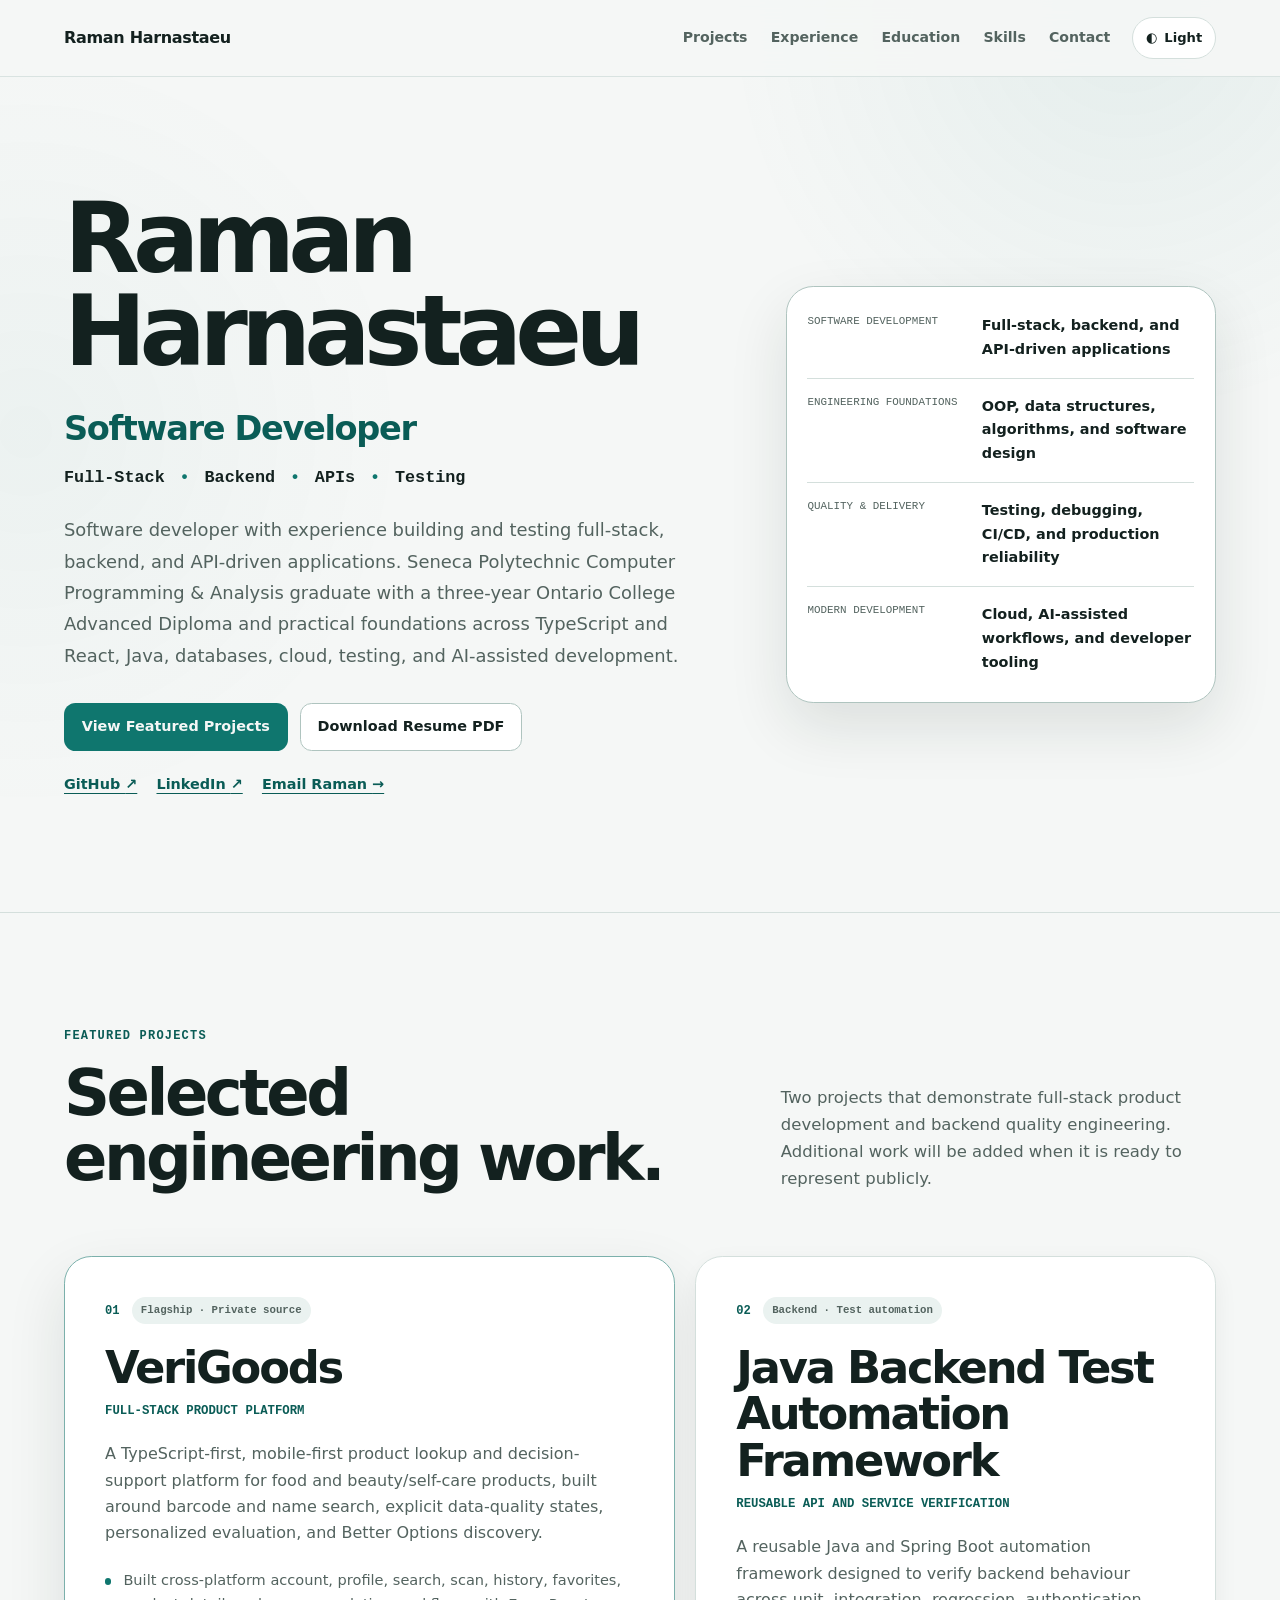
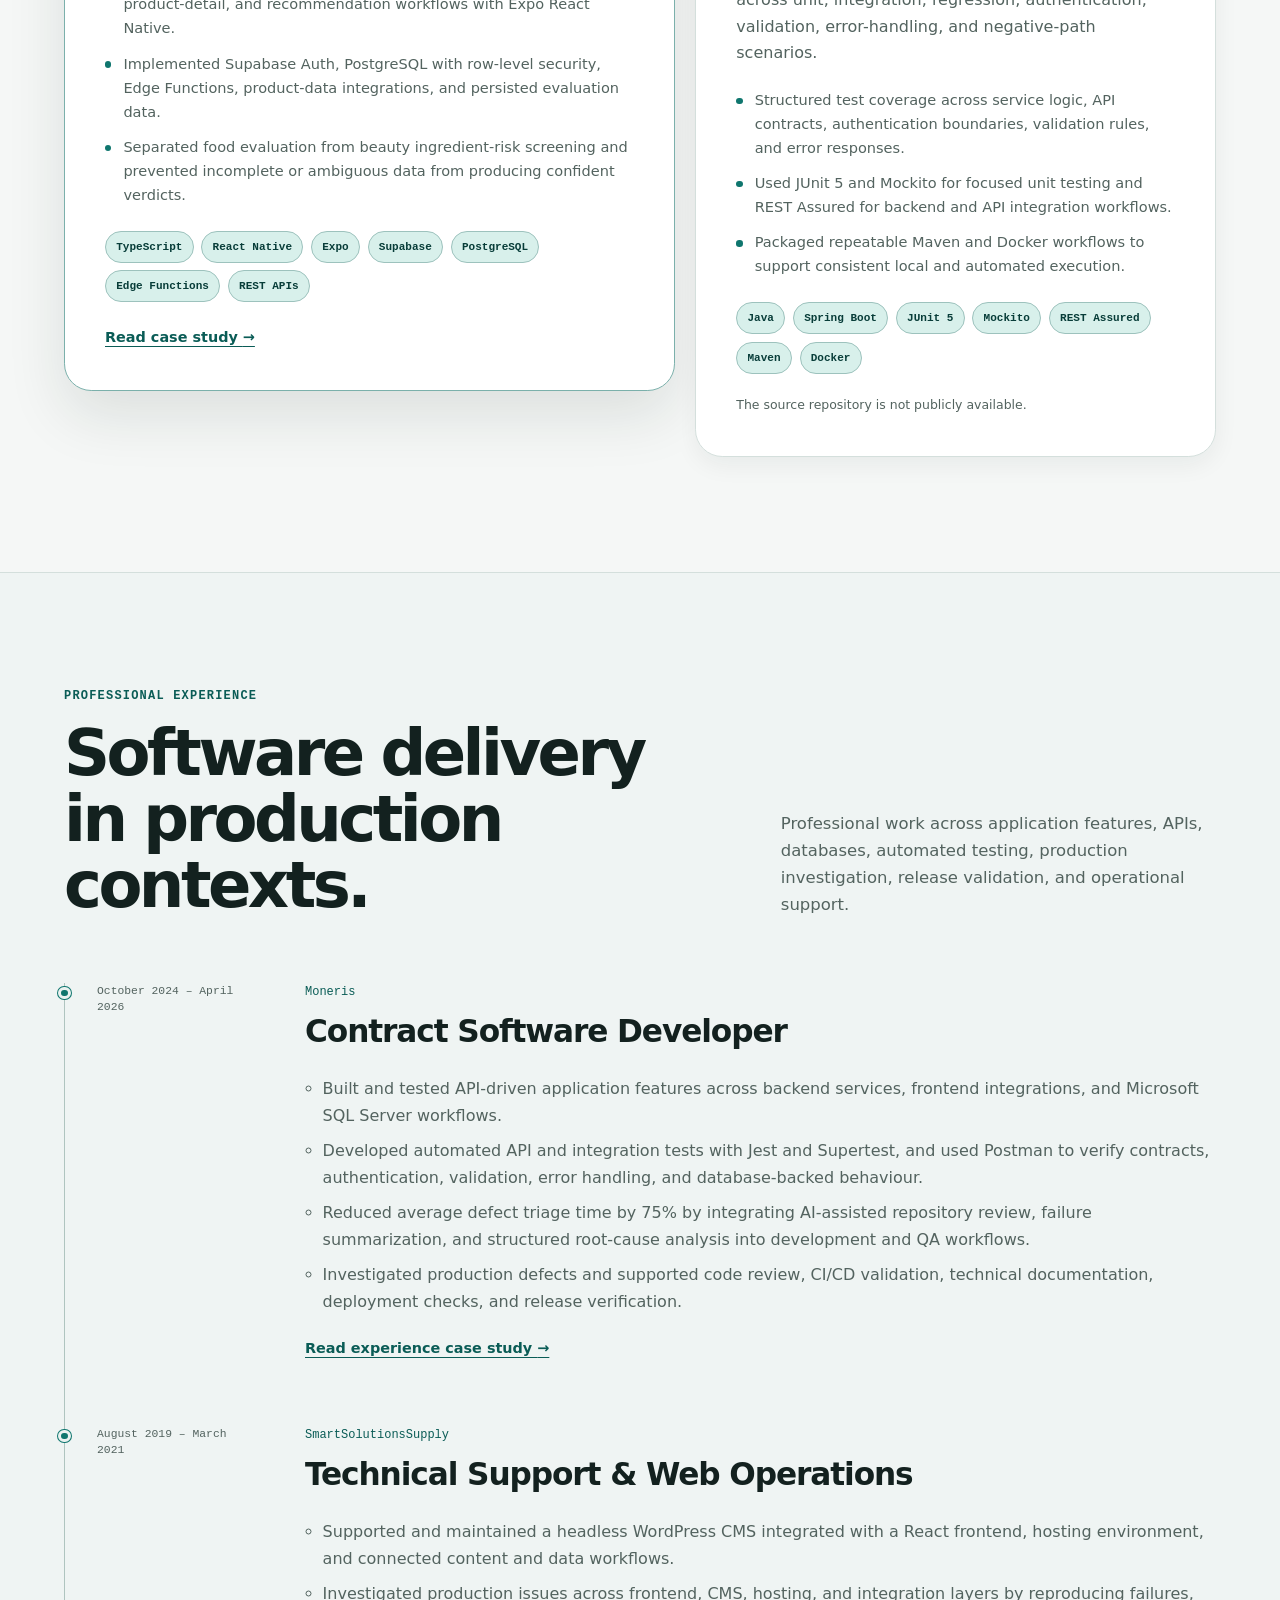
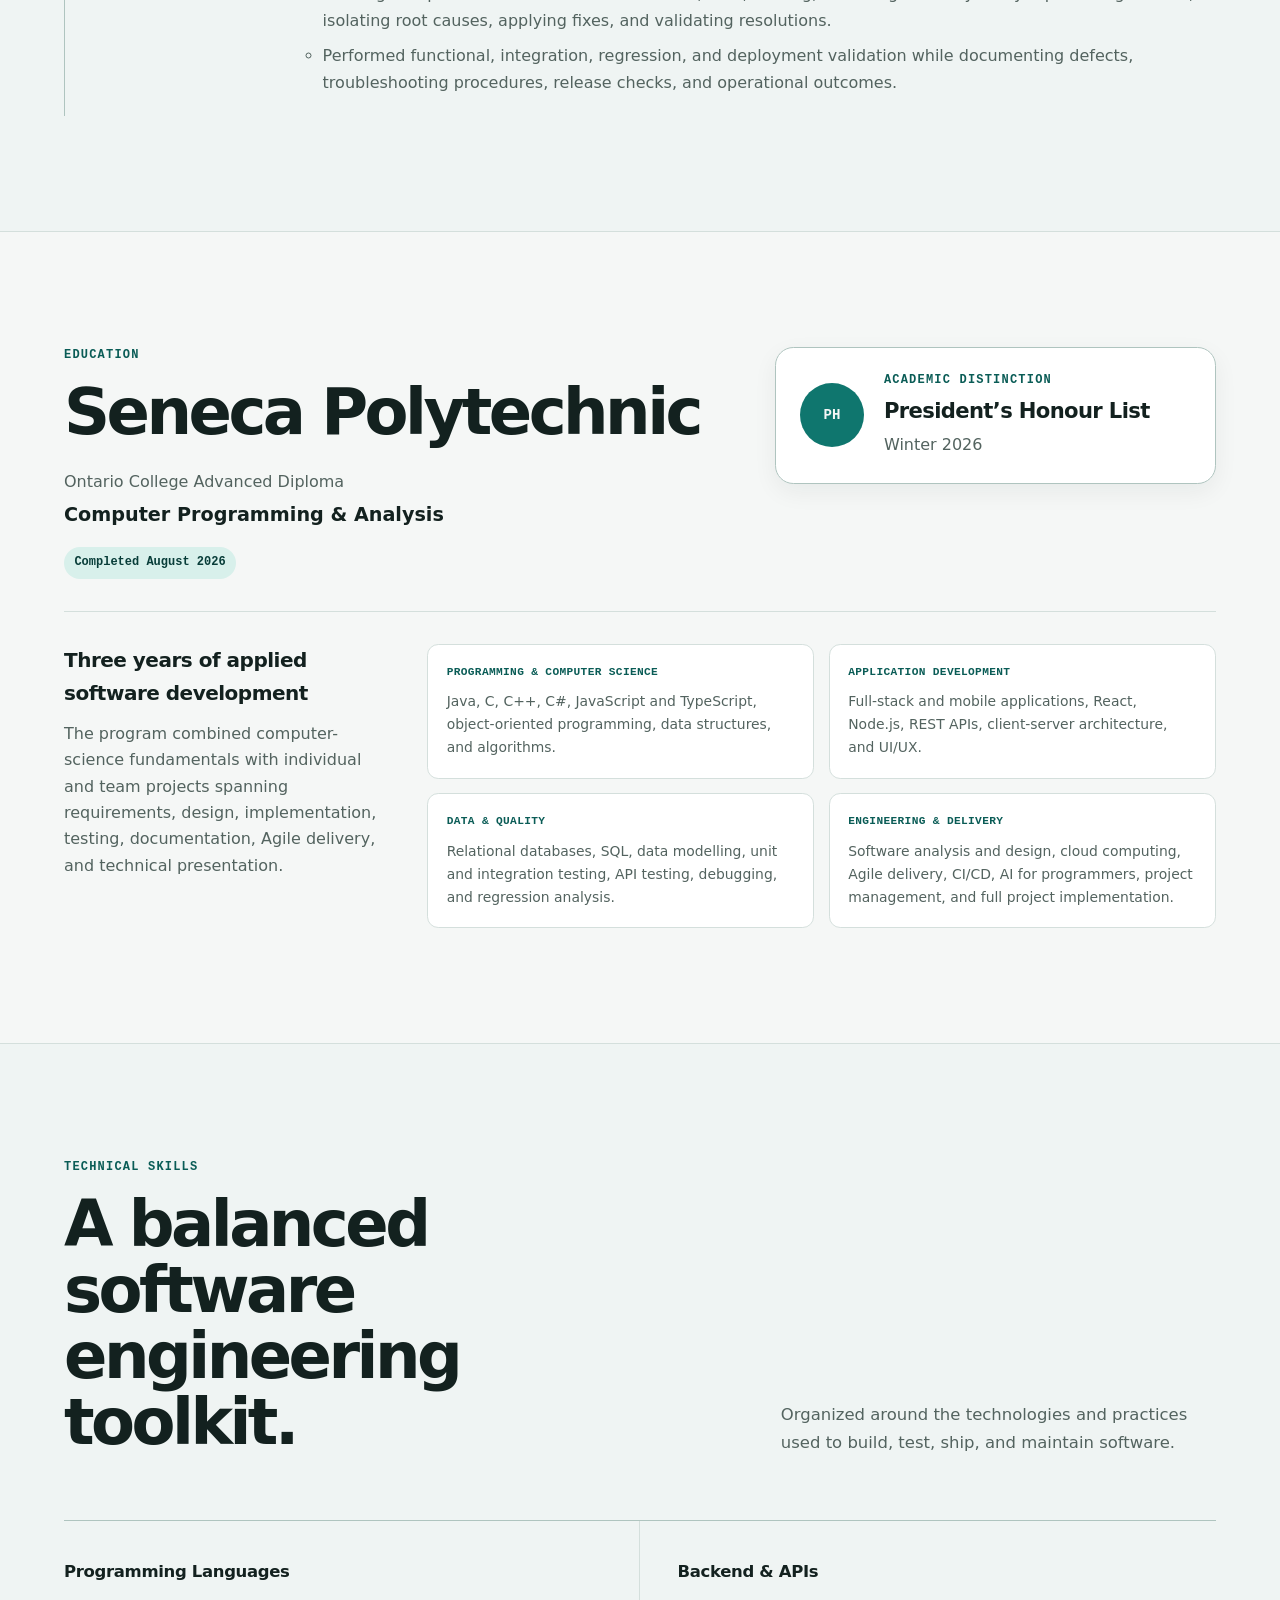
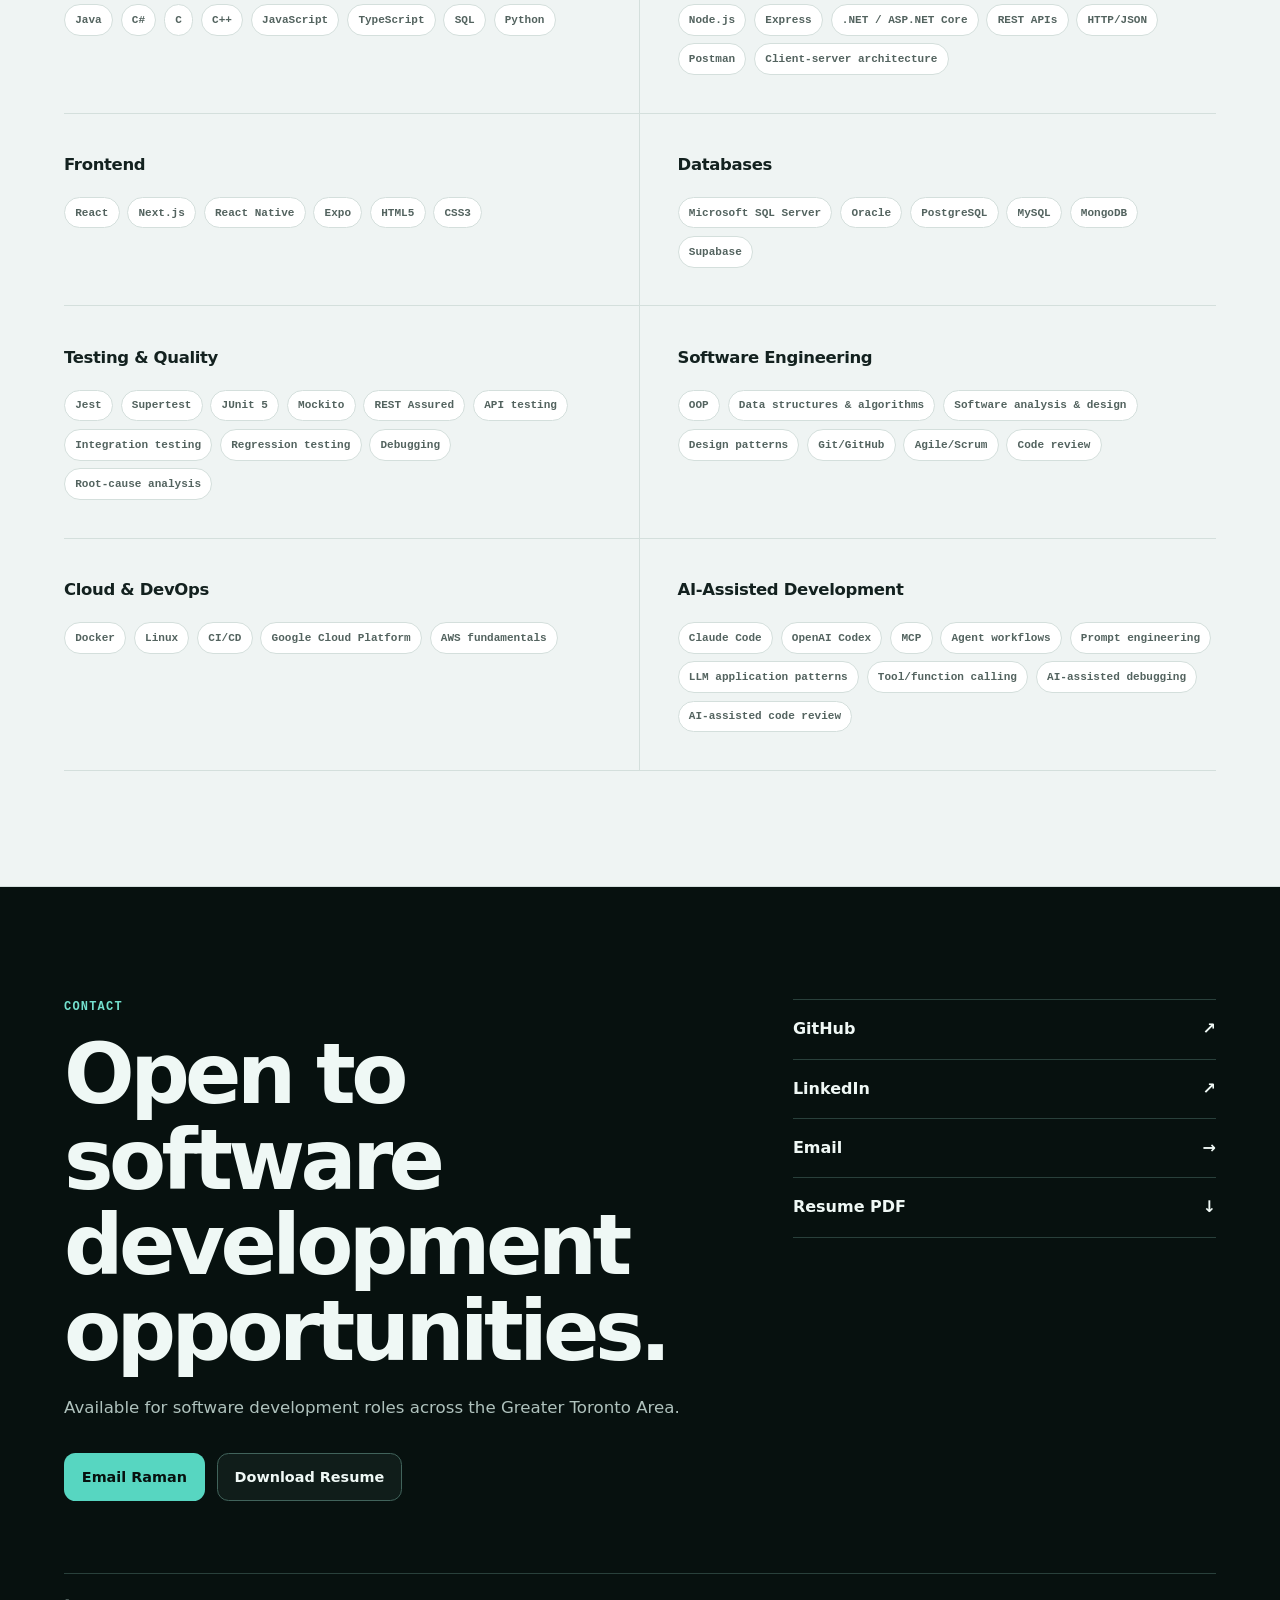
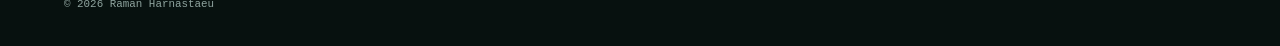
==== commit 4dd32373: "more udpates" ====
--- a/index.html
+++ b/index.html
@@ -101,7 +101,6 @@
   <header class="site-header">
     <div class="shell nav-shell">
       <a class="brand" href="#top" aria-label="Raman Harnastaeu — home">
-        <span class="brand-mark" aria-hidden="true">RH</span>
         <span class="brand-name">Raman Harnastaeu</span>
       </a>
 
@@ -131,7 +130,6 @@
     <section class="hero" id="top" aria-labelledby="hero-title">
       <div class="shell hero-grid">
         <div class="hero-copy">
-          <p class="eyebrow"><span class="status-dot" aria-hidden="true"></span> Newmarket, Ontario · Greater Toronto Area</p>
           <h1 id="hero-title">Raman Harnastaeu</h1>
           <p class="hero-role">Software Developer</p>
           <p class="hero-focus">Full-Stack <span aria-hidden="true">•</span> Backend <span aria-hidden="true">•</span> APIs <span aria-hidden="true">•</span> Testing</p>
@@ -150,10 +148,6 @@
         </div>
 
         <aside class="hero-panel" aria-label="Professional focus">
-          <div class="hero-panel-top">
-            <span class="code-kicker">developer.profile</span>
-            <span class="availability">Open to opportunities</span>
-          </div>
           <dl class="profile-facts">
             <div>
               <dt>Software development</dt>
@@ -172,10 +166,6 @@
               <dd>Cloud, AI-assisted workflows, and developer tooling</dd>
             </div>
           </dl>
-          <div class="hero-panel-footer">
-            <span>Engineering approach</span>
-            <strong>Design · Build · Validate</strong>
-          </div>
         </aside>
       </div>
     </section>
@@ -408,7 +398,6 @@
     </div>
     <div class="shell footer-bottom">
       <p>© <span id="current-year">2026</span> Raman Harnastaeu</p>
-      <p>Semantic HTML · Modern CSS · Vanilla JavaScript</p>
     </div>
   </footer>
 </body>
--- a/styles.css
+++ b/styles.css
@@ -191,20 +191,6 @@
   text-decoration: none;
 }
 
-.brand-mark {
-  display: grid;
-  width: 2.2rem;
-  height: 2.2rem;
-  place-items: center;
-  border-radius: 0.65rem;
-  background: var(--accent);
-  color: var(--bg);
-  font-family: var(--font-mono);
-  font-size: 0.72rem;
-  font-weight: 800;
-  letter-spacing: -0.08em;
-}
-
 .primary-nav {
   display: flex;
   align-items: center;
@@ -322,16 +308,6 @@
   letter-spacing: 0.1em;
   line-height: 1.4;
   text-transform: uppercase;
-}
-
-.status-dot {
-  display: inline-block;
-  width: 0.52rem;
-  height: 0.52rem;
-  margin-right: 0.4rem;
-  border-radius: 50%;
-  background: var(--accent);
-  box-shadow: 0 0 0 0.24rem color-mix(in srgb, var(--accent) 16%, transparent);
 }
 
 .hero h1 {
@@ -451,35 +427,6 @@
   box-shadow: var(--shadow-lg);
 }
 
-.hero-panel-top,
-.hero-panel-footer {
-  display: flex;
-  align-items: center;
-  justify-content: space-between;
-  gap: 1rem;
-}
-
-.hero-panel-top {
-  padding: 1.15rem 1.3rem;
-  border-bottom: 1px solid var(--border);
-}
-
-.code-kicker {
-  color: var(--muted);
-  font-family: var(--font-mono);
-  font-size: 0.75rem;
-}
-
-.availability {
-  padding: 0.28rem 0.55rem;
-  border: 1px solid color-mix(in srgb, var(--accent) 35%, var(--border));
-  border-radius: 999px;
-  background: var(--accent-soft);
-  color: var(--accent-ink);
-  font-size: 0.68rem;
-  font-weight: 760;
-}
-
 .profile-facts {
   display: grid;
   margin: 0;
@@ -511,17 +458,6 @@
   font-size: 0.9rem;
   font-weight: 700;
   overflow-wrap: anywhere;
-}
-
-.hero-panel-footer {
-  padding: 1rem 1.3rem;
-  background: var(--accent);
-  color: var(--bg);
-  font-size: 0.8rem;
-}
-
-.hero-panel-footer strong {
-  font-family: var(--font-mono);
 }
 
 .section {
@@ -1232,7 +1168,6 @@
 }
 
 @media (max-width: 68rem) {
-  .brand-name,
   .theme-label {
     display: none;
   }
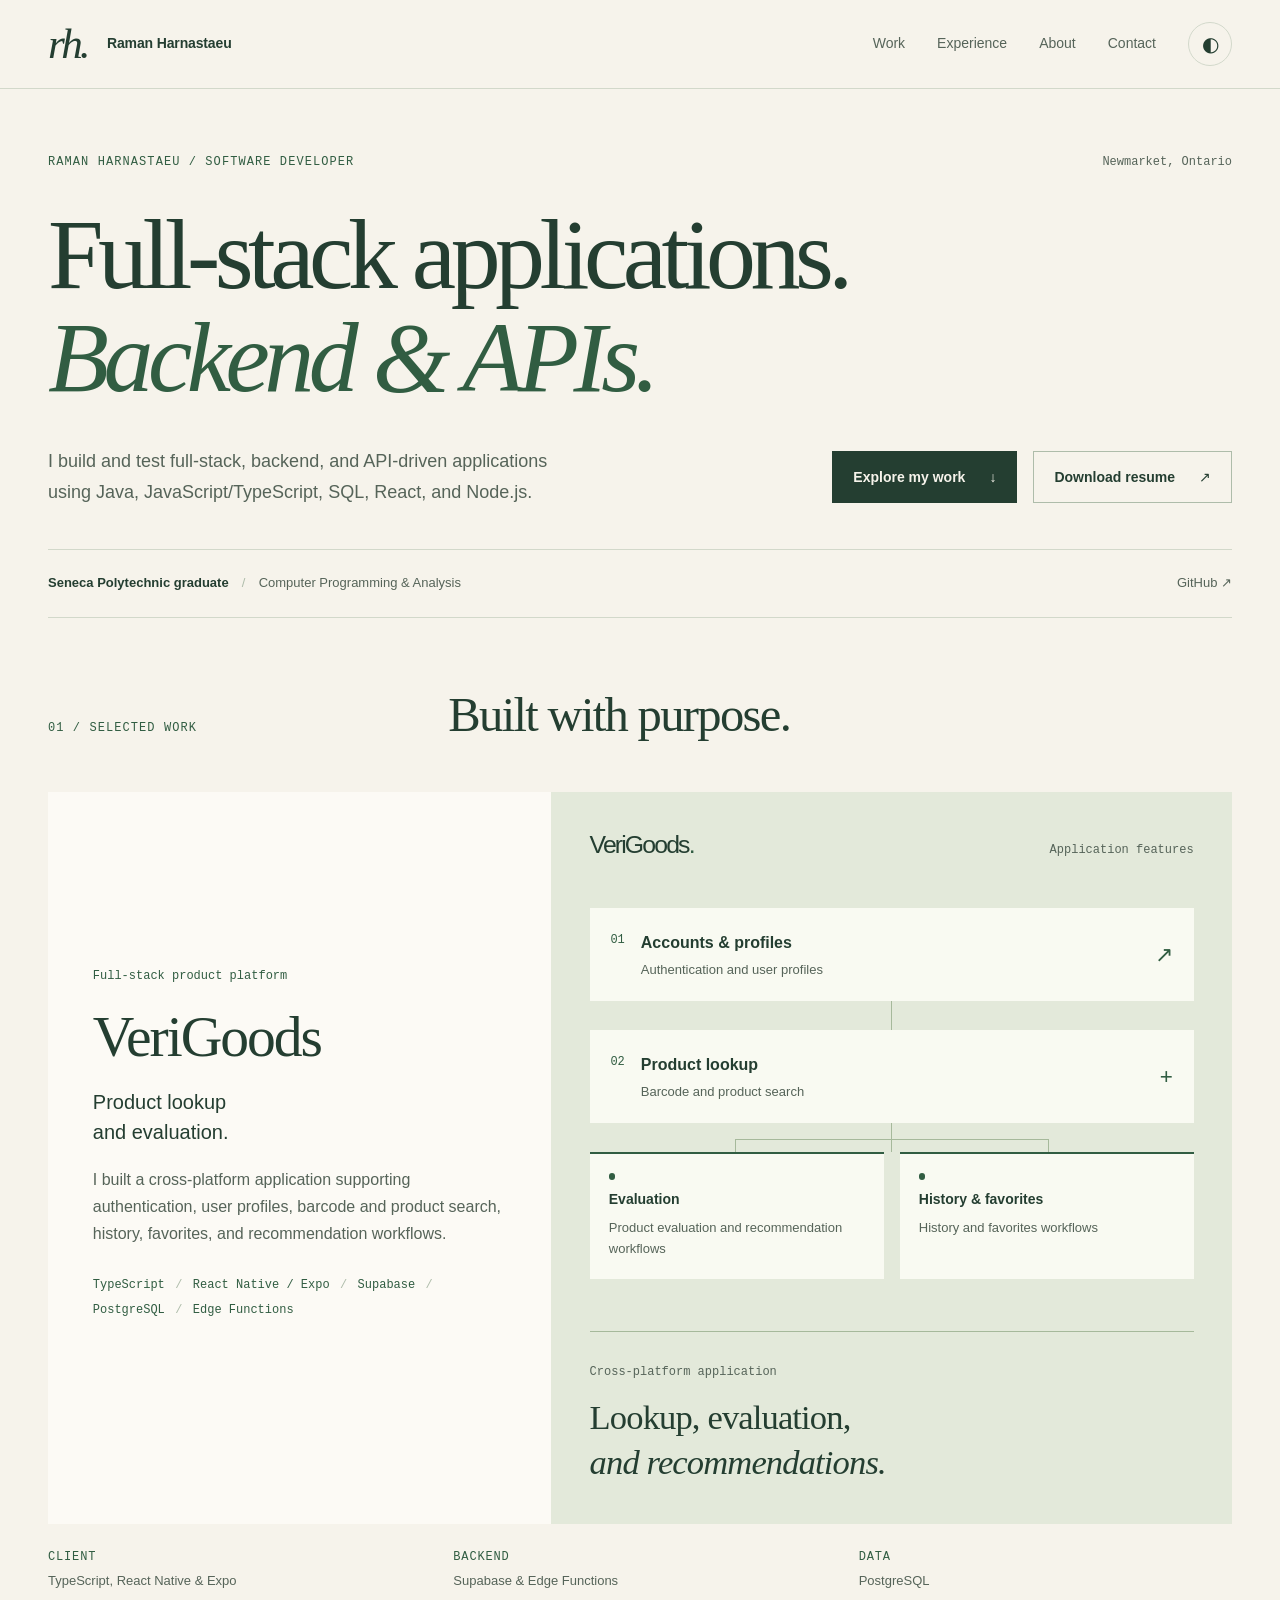
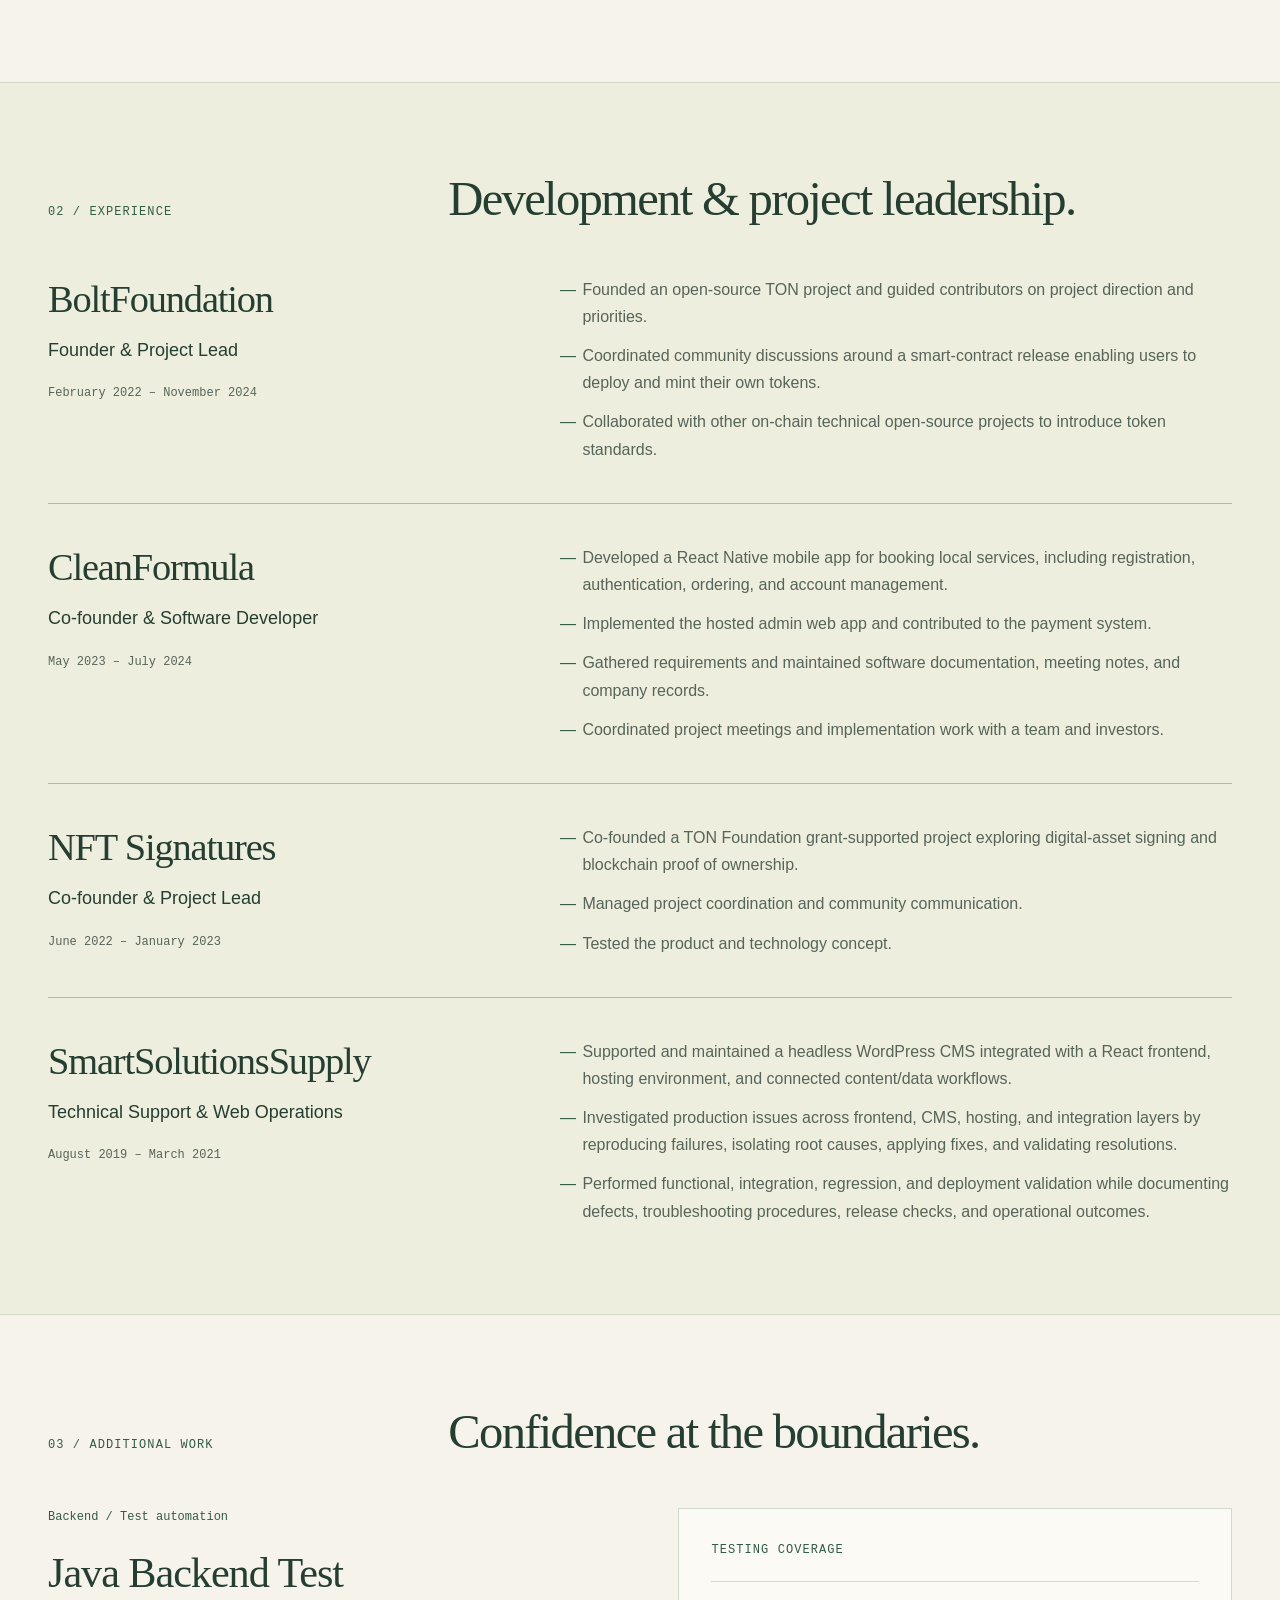
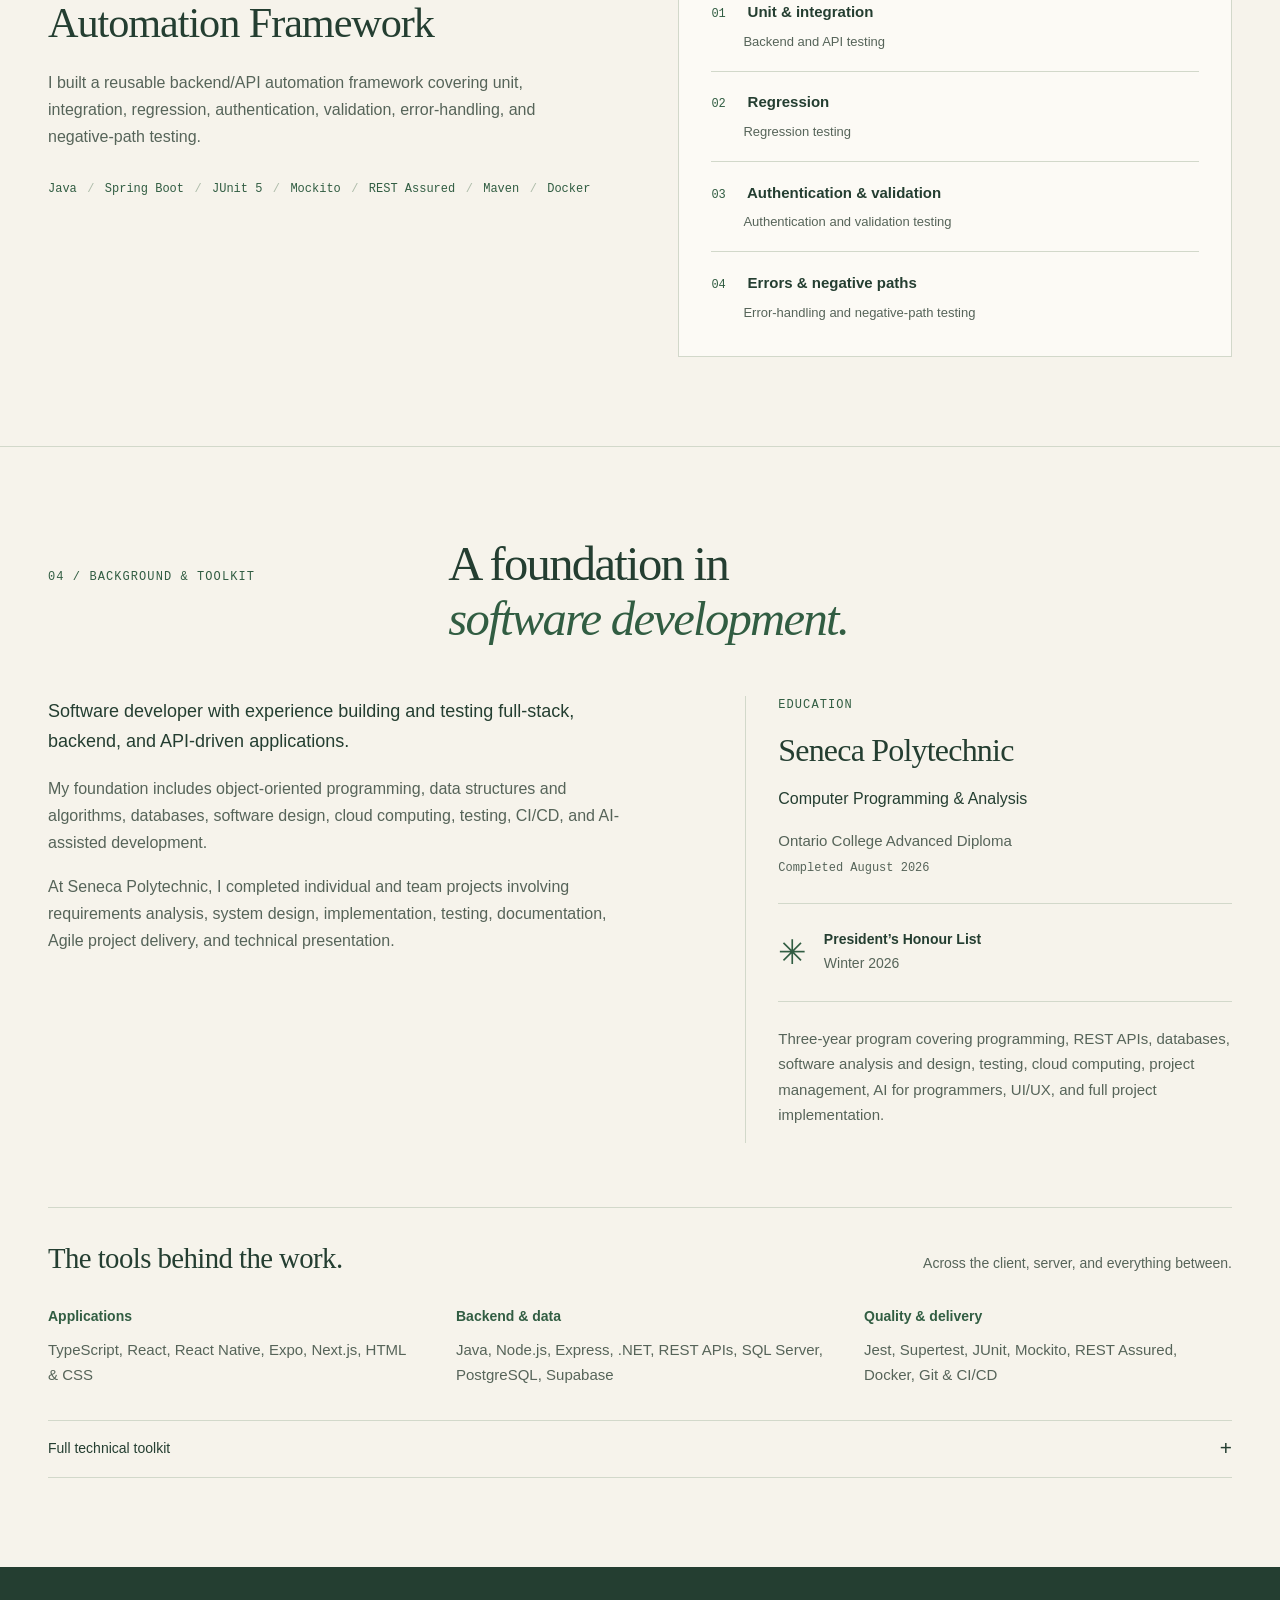
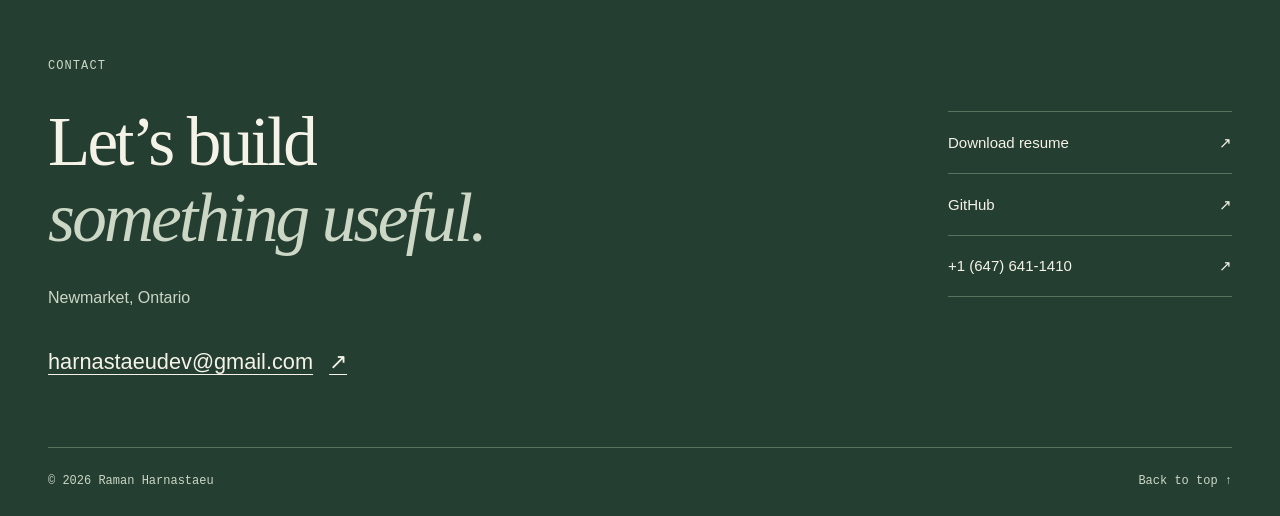
==== commit 380829f9: "update Fall2026" ====
--- a/index.html
+++ b/index.html
@@ -4,12 +4,12 @@
   <meta charset="utf-8">
   <meta name="viewport" content="width=device-width, initial-scale=1">
   <title>Raman Harnastaeu | Software Developer — Full-Stack, Backend &amp; APIs</title>
-  <meta name="description" content="Raman Harnastaeu is a GTA software developer building full-stack applications, backend systems, REST APIs, database workflows, and automated tests.">
+  <meta name="description" content="Raman Harnastaeu is a software developer in Newmarket, Ontario, building and testing full-stack, backend, and API-driven applications.">
   <meta name="author" content="Raman Harnastaeu">
   <meta name="google-site-verification" content="CMGuB37SijL-CZBKbqnAQmD6jr3tJRhZkyLk9y2Byo0">
   <meta name="robots" content="index, follow, max-image-preview:large">
-  <meta name="theme-color" content="#f5f7f6" media="(prefers-color-scheme: light)">
-  <meta name="theme-color" content="#0b1514" media="(prefers-color-scheme: dark)">
+  <meta name="theme-color" content="#f6f3eb" media="(prefers-color-scheme: light)">
+  <meta name="theme-color" content="#17241e" media="(prefers-color-scheme: dark)">
 
   <link rel="canonical" href="https://romanharnastaeu.github.io/">
   <link rel="icon" type="image/png" href="assets/favicon.png">
@@ -19,20 +19,14 @@
   <meta property="og:locale" content="en_CA">
   <meta property="og:site_name" content="Raman Harnastaeu — Software Developer">
   <meta property="og:title" content="Raman Harnastaeu | Software Developer — Full-Stack, Backend &amp; APIs">
-  <meta property="og:description" content="Full-stack, backend, API, database, testing, and cloud engineering work from a Seneca Polytechnic Computer Programming &amp; Analysis graduate.">
+  <meta property="og:description" content="Full-stack, backend, and API-driven applications from a Seneca Polytechnic Computer Programming &amp; Analysis graduate.">
   <meta property="og:url" content="https://romanharnastaeu.github.io/">
-  <meta property="og:image" content="https://romanharnastaeu.github.io/assets/raman-harnastaeu-og.jpg">
-  <meta property="og:image:width" content="1200">
-  <meta property="og:image:height" content="630">
-  <meta property="og:image:alt" content="Raman Harnastaeu — Software Developer — Full-Stack, Backend, and APIs">
-
-  <meta name="twitter:card" content="summary_large_image">
+  <meta name="twitter:card" content="summary">
   <meta name="twitter:title" content="Raman Harnastaeu | Software Developer">
-  <meta name="twitter:description" content="Full-stack, backend, API, database, testing, and cloud engineering work.">
-  <meta name="twitter:image" content="https://romanharnastaeu.github.io/assets/raman-harnastaeu-og.jpg">
-  <meta name="twitter:image:alt" content="Raman Harnastaeu — Software Developer — Full-Stack, Backend, and APIs">
+  <meta name="twitter:description" content="Full-stack, backend, and API-driven applications, software testing, and project experience.">
 
   <script>
+    document.documentElement.classList.add('js');
     try {
       const savedTheme = localStorage.getItem('portfolio-theme');
       if (savedTheme === 'light' || savedTheme === 'dark') document.documentElement.dataset.theme = savedTheme;
@@ -47,6 +41,7 @@
       "url": "https://romanharnastaeu.github.io/",
       "jobTitle": "Software Developer",
       "email": "mailto:harnastaeudev@gmail.com",
+      "telephone": "+1-647-641-1410",
       "address": {
         "@type": "PostalAddress",
         "addressLocality": "Newmarket",
@@ -54,13 +49,11 @@
         "addressCountry": "CA"
       },
       "sameAs": [
-        "https://github.com/romanharnastaeu",
-        "https://linkedin.com/in/roman-harnastaeu-3433a634b"
+        "https://github.com/romanharnastaeu"
       ],
       "alumniOf": {
         "@type": "CollegeOrUniversity",
-        "name": "Seneca Polytechnic",
-        "url": "https://www.senecapolytechnic.ca/"
+        "name": "Seneca Polytechnic"
       },
       "hasCredential": {
         "@type": "EducationalOccupationalCredential",
@@ -72,7 +65,7 @@
         }
       },
       "award": "President's Honour List — Winter 2026",
-      "description": "Software developer and Seneca Polytechnic Computer Programming & Analysis graduate with experience across full-stack applications, backend systems, REST APIs, databases, testing, cloud computing, and AI-assisted development.",
+      "description": "Software developer building and testing full-stack, backend, and API-driven applications. Seneca Polytechnic Computer Programming & Analysis graduate with a foundation in databases, software design, cloud computing, testing, CI/CD, and AI-assisted development.",
       "knowsAbout": [
         "Full-stack software development",
         "Backend software development",
@@ -97,308 +90,130 @@
 </head>
 <body>
   <a class="skip-link" href="#main-content">Skip to main content</a>
-
   <header class="site-header">
     <div class="shell nav-shell">
-      <a class="brand" href="#top" aria-label="Raman Harnastaeu — home">
-        <span class="brand-name">Raman Harnastaeu</span>
-      </a>
-
-      <button class="nav-toggle" type="button" aria-expanded="false" aria-controls="primary-navigation">
-        <span class="sr-only">Open navigation</span>
-        <span aria-hidden="true"></span>
-        <span aria-hidden="true"></span>
-        <span aria-hidden="true"></span>
-      </button>
-
+      <a class="brand" href="#top" aria-label="Raman Harnastaeu — home"><span class="brand-mark" aria-hidden="true">rh.</span><span class="brand-name">Raman Harnastaeu</span></a>
+      <button class="nav-toggle" type="button" aria-expanded="false" aria-controls="primary-navigation"><span class="sr-only">Open navigation</span><span class="nav-toggle-line" aria-hidden="true"></span><span class="nav-toggle-line" aria-hidden="true"></span></button>
       <nav class="primary-nav" id="primary-navigation" aria-label="Primary navigation">
-        <a href="#projects">Projects</a>
-        <a href="#experience">Experience</a>
-        <a href="#education">Education</a>
-        <a href="#skills">Skills</a>
-        <a href="#contact">Contact</a>
+        <a href="#projects">Work</a><a href="#experience">Experience</a><a href="#about">About</a><a href="#contact">Contact</a>
       </nav>
-
-      <button class="theme-toggle" type="button" aria-label="Switch to dark theme">
-        <span aria-hidden="true">◐</span>
-        <span class="theme-label">Theme</span>
-      </button>
+      <button class="theme-toggle" type="button" aria-label="Switch to dark theme"><span aria-hidden="true">◐</span><span class="sr-only theme-label">Theme</span></button>
     </div>
   </header>
-
   <main id="main-content">
     <section class="hero" id="top" aria-labelledby="hero-title">
-      <div class="shell hero-grid">
-        <div class="hero-copy">
-          <h1 id="hero-title">Raman Harnastaeu</h1>
-          <p class="hero-role">Software Developer</p>
-          <p class="hero-focus">Full-Stack <span aria-hidden="true">•</span> Backend <span aria-hidden="true">•</span> APIs <span aria-hidden="true">•</span> Testing</p>
-          <p class="hero-intro">Software developer with experience building and testing full-stack, backend, and API-driven applications. Seneca Polytechnic Computer Programming &amp; Analysis graduate with a three-year Ontario College Advanced Diploma and practical foundations across TypeScript and React, Java, databases, cloud, testing, and AI-assisted development.</p>
-
-          <div class="hero-actions">
-            <a class="button button-primary" href="#projects">View Featured Projects</a>
-            <a class="button button-secondary" href="Raman_Harnastaeu_Software_Developer_Resume.pdf" download="Raman_Harnastaeu_Software_Developer_Resume.pdf">Download Resume PDF</a>
+      <div class="shell">
+        <div class="hero-overline"><p class="eyebrow">Raman Harnastaeu / Software Developer</p><p class="location">Newmarket, Ontario</p></div>
+        <h1 id="hero-title">Full-stack applications.<br><em>Backend &amp; APIs.</em></h1>
+        <div class="hero-bottom">
+          <p class="hero-intro">I build and test full-stack, backend, and API-driven applications using Java, JavaScript/TypeScript, SQL, React, and Node.js.</p>
+          <div class="hero-actions"><a class="button button-primary" href="#projects">Explore my work <span aria-hidden="true">↓</span></a><a class="button button-secondary" href="Raman_Harnastaeu_Software_Developer_Resume.pdf" download>Download resume <span aria-hidden="true">↗</span></a></div>
+        </div>
+        <div class="hero-footnote"><p><strong>Seneca Polytechnic graduate</strong><span aria-hidden="true"> / </span>Computer Programming &amp; Analysis</p><nav class="social-links" aria-label="Professional profiles"><a href="https://github.com/romanharnastaeu" target="_blank" rel="noopener noreferrer">GitHub ↗</a></nav></div>
+      </div>
+    </section>
+
+    <section class="section selected-work" id="projects" aria-labelledby="projects-title">
+      <div class="shell">
+        <div class="section-heading"><p class="eyebrow">01 / Selected work</p><h2 id="projects-title">Built with purpose.</h2></div>
+        <article class="featured-project">
+          <div class="project-copy">
+            <div class="project-meta"><span class="project-category">Full-stack product platform</span></div>
+            <h3>VeriGoods</h3>
+            <p class="project-lede">Product lookup<br>and evaluation.</p>
+            <p>I built a cross-platform application supporting authentication, user profiles, barcode and product search, history, favorites, and recommendation workflows.</p>
+            <ul class="project-stack" aria-label="VeriGoods technologies"><li>TypeScript</li><li>React Native / Expo</li><li>Supabase</li><li>PostgreSQL</li><li>Edge Functions</li></ul>
           </div>
-
-          <nav class="social-links" aria-label="Professional profiles and email">
-            <a href="https://github.com/romanharnastaeu" target="_blank" rel="noopener noreferrer">GitHub <span aria-hidden="true">↗</span></a>
-            <a href="https://linkedin.com/in/roman-harnastaeu-3433a634b" target="_blank" rel="noopener noreferrer">LinkedIn <span aria-hidden="true">↗</span></a>
-            <a href="mailto:harnastaeudev@gmail.com">Email Raman <span aria-hidden="true">→</span></a>
-          </nav>
+          <figure class="product-visual" aria-labelledby="product-visual-caption">
+            <div class="visual-heading"><span class="visual-wordmark">VeriGoods<span aria-hidden="true">.</span></span><span class="visual-label">Application features</span></div>
+            <div class="product-path">
+              <div class="path-node"><span class="path-number">01</span><div><strong>Accounts &amp; profiles</strong><span>Authentication and user profiles</span></div><span class="path-symbol" aria-hidden="true">↗</span></div>
+              <div class="path-connector" aria-hidden="true"></div>
+              <div class="path-node"><span class="path-number">02</span><div><strong>Product lookup</strong><span>Barcode and product search</span></div><span class="path-symbol" aria-hidden="true">+</span></div>
+              <div class="path-connector" aria-hidden="true"></div>
+              <div class="path-branches">
+                <div class="path-outcome"><span class="outcome-dot" aria-hidden="true"></span><strong>Evaluation</strong><p>Product evaluation and recommendation workflows</p></div>
+                <div class="path-outcome"><span class="outcome-dot" aria-hidden="true"></span><strong>History &amp; favorites</strong><p>History and favorites workflows</p></div>
+              </div>
+            </div>
+            <figcaption id="product-visual-caption"><span class="caption-index">Cross-platform application</span><p>Lookup, evaluation,<br><em>and recommendations.</em></p></figcaption>
+          </figure>
+        </article>
+        <div class="project-notes"><p><span>Client</span>TypeScript, React Native &amp; Expo</p><p><span>Backend</span>Supabase &amp; Edge Functions</p><p><span>Data</span>PostgreSQL</p></div>
+      </div>
+    </section>
+
+    <section class="section experience-section" id="experience" aria-labelledby="experience-title">
+      <div class="shell">
+        <div class="section-heading"><p class="eyebrow">02 / Experience</p><h2 id="experience-title">Development &amp; project leadership.</h2></div>
+        <div class="experience-list">
+          <article class="experience-entry">
+            <div class="experience-heading"><h3>BoltFoundation</h3><p class="role-title">Founder &amp; Project Lead</p><p class="date">February 2022 – November 2024</p></div>
+            <ul class="evidence-list">
+              <li>Founded an open-source TON project and guided contributors on project direction and priorities.</li>
+              <li>Coordinated community discussions around a smart-contract release enabling users to deploy and mint their own tokens.</li>
+              <li>Collaborated with other on-chain technical open-source projects to introduce token standards.</li>
+            </ul>
+          </article>
+          <article class="experience-entry">
+            <div class="experience-heading"><h3>CleanFormula</h3><p class="role-title">Co-founder &amp; Software Developer</p><p class="date">May 2023 – July 2024</p></div>
+            <ul class="evidence-list">
+              <li>Developed a React Native mobile app for booking local services, including registration, authentication, ordering, and account management.</li>
+              <li>Implemented the hosted admin web app and contributed to the payment system.</li>
+              <li>Gathered requirements and maintained software documentation, meeting notes, and company records.</li>
+              <li>Coordinated project meetings and implementation work with a team and investors.</li>
+            </ul>
+          </article>
+          <article class="experience-entry">
+            <div class="experience-heading"><h3>NFT Signatures</h3><p class="role-title">Co-founder &amp; Project Lead</p><p class="date">June 2022 – January 2023</p></div>
+            <ul class="evidence-list">
+              <li>Co-founded a TON Foundation grant-supported project exploring digital-asset signing and blockchain proof of ownership.</li>
+              <li>Managed project coordination and community communication.</li>
+              <li>Tested the product and technology concept.</li>
+            </ul>
+          </article>
+          <article class="experience-entry">
+            <div class="experience-heading"><h3>SmartSolutionsSupply</h3><p class="role-title">Technical Support &amp; Web Operations</p><p class="date">August 2019 – March 2021</p></div>
+            <ul class="evidence-list">
+              <li>Supported and maintained a headless WordPress CMS integrated with a React frontend, hosting environment, and connected content/data workflows.</li>
+              <li>Investigated production issues across frontend, CMS, hosting, and integration layers by reproducing failures, isolating root causes, applying fixes, and validating resolutions.</li>
+              <li>Performed functional, integration, regression, and deployment validation while documenting defects, troubleshooting procedures, release checks, and operational outcomes.</li>
+            </ul>
+          </article>
         </div>
-
-        <aside class="hero-panel" aria-label="Professional focus">
-          <dl class="profile-facts">
-            <div>
-              <dt>Software development</dt>
-              <dd>Full-stack, backend, and API-driven applications</dd>
-            </div>
-            <div>
-              <dt>Engineering foundations</dt>
-              <dd>OOP, data structures, algorithms, and software design</dd>
-            </div>
-            <div>
-              <dt>Quality &amp; delivery</dt>
-              <dd>Testing, debugging, CI/CD, and production reliability</dd>
-            </div>
-            <div>
-              <dt>Modern development</dt>
-              <dd>Cloud, AI-assisted workflows, and developer tooling</dd>
-            </div>
-          </dl>
-        </aside>
-      </div>
-    </section>
-
-    <section class="section" id="projects" aria-labelledby="projects-title">
-      <div class="shell">
-        <div class="section-heading">
-          <div>
-            <p class="eyebrow">Featured projects</p>
-            <h2 id="projects-title">Selected engineering work.</h2>
-          </div>
-          <p>Two projects that demonstrate full-stack product development and backend quality engineering. Additional work will be added when it is ready to represent publicly.</p>
-        </div>
-
-        <div class="project-grid">
-          <article class="project-card project-card-featured">
-            <div class="project-meta">
-              <span class="project-index">01</span>
-              <span class="project-status">Flagship · Private source</span>
-            </div>
-            <h3>VeriGoods</h3>
-            <p class="project-subtitle">Full-Stack Product Platform</p>
-            <p class="project-summary">A TypeScript-first, mobile-first product lookup and decision-support platform for food and beauty/self-care products, built around barcode and name search, explicit data-quality states, personalized evaluation, and Better Options discovery.</p>
-            <ul class="evidence-list">
-              <li>Built cross-platform account, profile, search, scan, history, favorites, product-detail, and recommendation workflows with Expo React Native.</li>
-              <li>Implemented Supabase Auth, PostgreSQL with row-level security, Edge Functions, product-data integrations, and persisted evaluation data.</li>
-              <li>Separated food evaluation from beauty ingredient-risk screening and prevented incomplete or ambiguous data from producing confident verdicts.</li>
-            </ul>
-            <ul class="project-stack" aria-label="VeriGoods technology stack">
-              <li>TypeScript</li><li>React Native</li><li>Expo</li><li>Supabase</li><li>PostgreSQL</li><li>Edge Functions</li><li>REST APIs</li>
-            </ul>
-            <div class="project-actions">
-              <a class="text-link" href="verigoods-case-study.html">Read case study <span aria-hidden="true">→</span></a>
-            </div>
-          </article>
-
-          <article class="project-card">
-            <div class="project-meta">
-              <span class="project-index">02</span>
-              <span class="project-status">Backend · Test automation</span>
-            </div>
-            <h3>Java Backend Test Automation Framework</h3>
-            <p class="project-subtitle">Reusable API and service verification</p>
-            <p class="project-summary">A reusable Java and Spring Boot automation framework designed to verify backend behaviour across unit, integration, regression, authentication, validation, error-handling, and negative-path scenarios.</p>
-            <ul class="evidence-list">
-              <li>Structured test coverage across service logic, API contracts, authentication boundaries, validation rules, and error responses.</li>
-              <li>Used JUnit 5 and Mockito for focused unit testing and REST Assured for backend and API integration workflows.</li>
-              <li>Packaged repeatable Maven and Docker workflows to support consistent local and automated execution.</li>
-            </ul>
-            <ul class="project-stack" aria-label="Java Backend Test Automation Framework technology stack">
-              <li>Java</li><li>Spring Boot</li><li>JUnit 5</li><li>Mockito</li><li>REST Assured</li><li>Maven</li><li>Docker</li>
-            </ul>
-            <p class="muted-note">The source repository is not publicly available.</p>
-          </article>
-        </div>
-      </div>
-    </section>
-
-    <section class="section section-tinted" id="experience" aria-labelledby="experience-title">
-      <div class="shell">
-        <div class="section-heading">
-          <div>
-            <p class="eyebrow">Professional experience</p>
-            <h2 id="experience-title">Software delivery in production contexts.</h2>
-          </div>
-          <p>Professional work across application features, APIs, databases, automated testing, production investigation, release validation, and operational support.</p>
-        </div>
-
-        <ol class="timeline">
-          <li class="timeline-item">
-            <div class="timeline-marker" aria-hidden="true"></div>
-            <div class="timeline-date"><time datetime="2024-10">October 2024</time> – <time datetime="2026-04">April 2026</time></div>
-            <div class="timeline-content">
-              <p class="timeline-company">Moneris</p>
-              <h3>Contract Software Developer</h3>
-              <ul>
-                <li>Built and tested API-driven application features across backend services, frontend integrations, and Microsoft SQL Server workflows.</li>
-                <li>Developed automated API and integration tests with Jest and Supertest, and used Postman to verify contracts, authentication, validation, error handling, and database-backed behaviour.</li>
-                <li>Reduced average defect triage time by 75% by integrating AI-assisted repository review, failure summarization, and structured root-cause analysis into development and QA workflows.</li>
-                <li>Investigated production defects and supported code review, CI/CD validation, technical documentation, deployment checks, and release verification.</li>
-              </ul>
-              <a class="text-link" href="moneris-case-study.html">Read experience case study <span aria-hidden="true">→</span></a>
-            </div>
-          </li>
-          <li class="timeline-item">
-            <div class="timeline-marker" aria-hidden="true"></div>
-            <div class="timeline-date"><time datetime="2019-08">August 2019</time> – <time datetime="2021-03">March 2021</time></div>
-            <div class="timeline-content">
-              <p class="timeline-company">SmartSolutionsSupply</p>
-              <h3>Technical Support &amp; Web Operations</h3>
-              <ul>
-                <li>Supported and maintained a headless WordPress CMS integrated with a React frontend, hosting environment, and connected content and data workflows.</li>
-                <li>Investigated production issues across frontend, CMS, hosting, and integration layers by reproducing failures, isolating root causes, applying fixes, and validating resolutions.</li>
-                <li>Performed functional, integration, regression, and deployment validation while documenting defects, troubleshooting procedures, release checks, and operational outcomes.</li>
-              </ul>
-            </div>
-          </li>
-        </ol>
-      </div>
-    </section>
-
-    <section class="section" id="education" aria-labelledby="education-title">
-      <div class="shell education-grid">
-        <div class="education-heading">
-          <p class="eyebrow">Education</p>
-          <h2 id="education-title">Seneca Polytechnic</h2>
-          <p class="education-credential">Ontario College Advanced Diploma</p>
-          <p class="education-program">Computer Programming &amp; Analysis</p>
-          <p class="education-date">Completed August 2026</p>
-        </div>
-
-        <article class="honour-card">
-          <span class="honour-icon" aria-hidden="true">PH</span>
-          <div>
-            <p class="eyebrow">Academic distinction</p>
-            <h3>President’s Honour List</h3>
-            <p>Winter 2026</p>
-          </div>
+      </div>
+    </section>
+
+    <section class="section additional-work" aria-labelledby="additional-work-title">
+      <div class="shell"><div class="section-heading"><p class="eyebrow">03 / Additional work</p><h2 id="additional-work-title">Confidence at the boundaries.</h2></div>
+        <article class="secondary-project">
+          <div class="secondary-project-copy"><p class="project-category">Backend / Test automation</p><h3>Java Backend Test<br>Automation Framework</h3><p>I built a reusable backend/API automation framework covering unit, integration, regression, authentication, validation, error-handling, and negative-path testing.</p><ul class="project-stack" aria-label="Java framework technologies"><li>Java</li><li>Spring Boot</li><li>JUnit 5</li><li>Mockito</li><li>REST Assured</li><li>Maven</li><li>Docker</li></ul></div>
+          <div class="verification-map"><p class="eyebrow">Testing coverage</p><dl><div><dt><span>01</span> Unit &amp; integration</dt><dd>Backend and API testing</dd></div><div><dt><span>02</span> Regression</dt><dd>Regression testing</dd></div><div><dt><span>03</span> Authentication &amp; validation</dt><dd>Authentication and validation testing</dd></div><div><dt><span>04</span> Errors &amp; negative paths</dt><dd>Error-handling and negative-path testing</dd></div></dl></div>
         </article>
-
-        <div class="education-focus">
-          <div class="education-summary">
-            <h3>Three years of applied software development</h3>
-            <p>The program combined computer-science fundamentals with individual and team projects spanning requirements, design, implementation, testing, documentation, Agile delivery, and technical presentation.</p>
-          </div>
-          <div class="education-groups">
-            <article>
-              <h4>Programming &amp; computer science</h4>
-              <p>Java, C, C++, C#, JavaScript and TypeScript, object-oriented programming, data structures, and algorithms.</p>
-            </article>
-            <article>
-              <h4>Application development</h4>
-              <p>Full-stack and mobile applications, React, Node.js, REST APIs, client-server architecture, and UI/UX.</p>
-            </article>
-            <article>
-              <h4>Data &amp; quality</h4>
-              <p>Relational databases, SQL, data modelling, unit and integration testing, API testing, debugging, and regression analysis.</p>
-            </article>
-            <article>
-              <h4>Engineering &amp; delivery</h4>
-              <p>Software analysis and design, cloud computing, Agile delivery, CI/CD, AI for programmers, project management, and full project implementation.</p>
-            </article>
-          </div>
-        </div>
-      </div>
-    </section>
-
-    <section class="section section-tinted" id="skills" aria-labelledby="skills-title">
-      <div class="shell">
-        <div class="section-heading">
-          <div>
-            <p class="eyebrow">Technical skills</p>
-            <h2 id="skills-title">A balanced software engineering toolkit.</h2>
-          </div>
-          <p>Organized around the technologies and practices used to build, test, ship, and maintain software.</p>
-        </div>
-
-        <div class="skills-grid">
-          <article class="skill-group">
-            <h3>Programming Languages</h3>
-            <ul class="tag-list">
-              <li>Java</li><li>C#</li><li>C</li><li>C++</li><li>JavaScript</li><li>TypeScript</li><li>SQL</li><li>Python</li>
-            </ul>
-          </article>
-          <article class="skill-group">
-            <h3>Backend &amp; APIs</h3>
-            <ul class="tag-list">
-              <li>Node.js</li><li>Express</li><li>.NET / ASP.NET Core</li><li>REST APIs</li><li>HTTP/JSON</li><li>Postman</li><li>Client-server architecture</li>
-            </ul>
-          </article>
-          <article class="skill-group">
-            <h3>Frontend</h3>
-            <ul class="tag-list">
-              <li>React</li><li>Next.js</li><li>React Native</li><li>Expo</li><li>HTML5</li><li>CSS3</li>
-            </ul>
-          </article>
-          <article class="skill-group">
-            <h3>Databases</h3>
-            <ul class="tag-list">
-              <li>Microsoft SQL Server</li><li>Oracle</li><li>PostgreSQL</li><li>MySQL</li><li>MongoDB</li><li>Supabase</li>
-            </ul>
-          </article>
-          <article class="skill-group">
-            <h3>Testing &amp; Quality</h3>
-            <ul class="tag-list">
-              <li>Jest</li><li>Supertest</li><li>JUnit 5</li><li>Mockito</li><li>REST Assured</li><li>API testing</li><li>Integration testing</li><li>Regression testing</li><li>Debugging</li><li>Root-cause analysis</li>
-            </ul>
-          </article>
-          <article class="skill-group">
-            <h3>Software Engineering</h3>
-            <ul class="tag-list">
-              <li>OOP</li><li>Data structures &amp; algorithms</li><li>Software analysis &amp; design</li><li>Design patterns</li><li>Git/GitHub</li><li>Agile/Scrum</li><li>Code review</li>
-            </ul>
-          </article>
-          <article class="skill-group">
-            <h3>Cloud &amp; DevOps</h3>
-            <ul class="tag-list">
-              <li>Docker</li><li>Linux</li><li>CI/CD</li><li>Google Cloud Platform</li><li>AWS fundamentals</li>
-            </ul>
-          </article>
-          <article class="skill-group">
-            <h3>AI-Assisted Development</h3>
-            <ul class="tag-list">
-              <li>Claude Code</li><li>OpenAI Codex</li><li>MCP</li><li>Agent workflows</li><li>Prompt engineering</li><li>LLM application patterns</li><li>Tool/function calling</li><li>AI-assisted debugging</li><li>AI-assisted code review</li>
-            </ul>
-          </article>
-        </div>
-      </div>
-    </section>
+      </div>
+    </section>
+
+    <section class="section about-section" id="about" aria-labelledby="about-title"><div class="shell">
+      <div class="section-heading"><p class="eyebrow">04 / Background &amp; toolkit</p><h2 id="about-title">A foundation in<br><em>software development.</em></h2></div>
+      <div class="about-grid">
+        <div class="about-copy"><p class="about-lede">Software developer with experience building and testing full-stack, backend, and API-driven applications.</p><p>My foundation includes object-oriented programming, data structures and algorithms, databases, software design, cloud computing, testing, CI/CD, and AI-assisted development.</p><p>At Seneca Polytechnic, I completed individual and team projects involving requirements analysis, system design, implementation, testing, documentation, Agile project delivery, and technical presentation.</p></div>
+        <div class="education-summary" id="education"><p class="eyebrow">Education</p><h3>Seneca Polytechnic</h3><p class="education-program">Computer Programming &amp; Analysis</p><p>Ontario College Advanced Diploma<br><span class="date">Completed August 2026</span></p><div class="honour-note"><span aria-hidden="true">✳</span><p><strong>President’s Honour List</strong><br>Winter 2026</p></div><p class="education-detail">Three-year program covering programming, REST APIs, databases, software analysis and design, testing, cloud computing, project management, AI for programmers, UI/UX, and full project implementation.</p></div>
+      </div>
+      <div class="toolkit" id="skills"><div class="toolkit-heading"><h3>The tools behind the work.</h3><p>Across the client, server, and everything between.</p></div>
+        <div class="toolkit-grid"><div><h4>Applications</h4><p>TypeScript, React, React Native, Expo, Next.js, HTML &amp; CSS</p></div><div><h4>Backend &amp; data</h4><p>Java, Node.js, Express, .NET, REST APIs, SQL Server, PostgreSQL, Supabase</p></div><div><h4>Quality &amp; delivery</h4><p>Jest, Supertest, JUnit, Mockito, REST Assured, Docker, Git &amp; CI/CD</p></div></div>
+        <details class="full-toolkit"><summary>Full technical toolkit <span aria-hidden="true">+</span></summary><div class="skills-grid">
+          <div><h4>Programming languages</h4><p>Java, C#, C, C++, JavaScript, TypeScript, SQL, Python</p></div>
+          <div><h4>Backend &amp; APIs</h4><p>Node.js, Express, .NET / ASP.NET Core, REST APIs, HTTP/JSON, Postman, client-server architecture</p></div>
+          <div><h4>Frontend</h4><p>React, Next.js, React Native, Expo, HTML5, CSS3</p></div>
+          <div><h4>Databases</h4><p>Microsoft SQL Server, Oracle, PostgreSQL, MySQL, MongoDB, Supabase</p></div>
+          <div><h4>Testing &amp; quality</h4><p>Jest, Supertest, JUnit 5, Mockito, REST Assured, API testing, integration testing, regression testing, debugging, root-cause analysis</p></div>
+          <div><h4>Software engineering</h4><p>Object-oriented programming, data structures, algorithms, software analysis and design, design patterns, Git/GitHub, Agile/Scrum, code review</p></div>
+          <div><h4>Cloud &amp; DevOps</h4><p>Docker, Linux, CI/CD, Google Cloud Platform (GCP), cloud-computing fundamentals, AWS fundamentals</p></div>
+          <div><h4>AI-assisted development</h4><p>Claude Code, OpenAI Codex, MCP, agent workflows, prompt engineering, LLM application patterns, tool/function calling, AI-assisted debugging and code review</p></div>
+        </div></details>
+      </div>
+    </div></section>
   </main>
-
-  <footer class="site-footer" id="contact">
-    <div class="shell footer-grid">
-      <div class="footer-copy">
-        <p class="eyebrow">Contact</p>
-        <h2>Open to software development opportunities.</h2>
-        <p>Available for software development roles across the Greater Toronto Area.</p>
-        <div class="hero-actions">
-          <a class="button button-primary" href="mailto:harnastaeudev@gmail.com">Email Raman</a>
-          <a class="button button-secondary" href="Raman_Harnastaeu_Software_Developer_Resume.pdf" download="Raman_Harnastaeu_Software_Developer_Resume.pdf">Download Resume</a>
-        </div>
-      </div>
-
-      <nav class="footer-links" aria-label="Contact and professional links">
-        <a href="https://github.com/romanharnastaeu" target="_blank" rel="noopener noreferrer"><span>GitHub</span><span aria-hidden="true">↗</span></a>
-        <a href="https://linkedin.com/in/roman-harnastaeu-3433a634b" target="_blank" rel="noopener noreferrer"><span>LinkedIn</span><span aria-hidden="true">↗</span></a>
-        <a href="mailto:harnastaeudev@gmail.com"><span>Email</span><span aria-hidden="true">→</span></a>
-        <a href="Raman_Harnastaeu_Software_Developer_Resume.pdf" download="Raman_Harnastaeu_Software_Developer_Resume.pdf"><span>Resume PDF</span><span aria-hidden="true">↓</span></a>
-      </nav>
-    </div>
-    <div class="shell footer-bottom">
-      <p>© <span id="current-year">2026</span> Raman Harnastaeu</p>
-    </div>
-  </footer>
+  <footer class="site-footer" id="contact"><div class="shell"><div class="footer-grid"><div><p class="eyebrow">Contact</p><h2>Let’s build<br><em>something useful.</em></h2><p class="footer-intro">Newmarket, Ontario</p><a class="contact-email" href="mailto:harnastaeudev@gmail.com">harnastaeudev@gmail.com <span aria-hidden="true">↗</span></a></div><nav class="footer-links" aria-label="Contact and professional links"><a href="Raman_Harnastaeu_Software_Developer_Resume.pdf" download><span>Download resume</span><span aria-hidden="true">↗</span></a><a href="https://github.com/romanharnastaeu" target="_blank" rel="noopener noreferrer"><span>GitHub</span><span aria-hidden="true">↗</span></a><a href="tel:+16476411410"><span>+1 (647) 641-1410</span><span aria-hidden="true">↗</span></a></nav></div><div class="footer-bottom"><p>© <span id="current-year">2026</span> Raman Harnastaeu</p><a href="#top">Back to top ↑</a></div></div></footer>
 </body>
 </html>
--- a/styles.css
+++ b/styles.css
@@ -1,1387 +1,367 @@
 :root {
   color-scheme: light;
-  --bg: #f5f7f6;
-  --surface: #ffffff;
-  --surface-soft: #eaf2f0;
-  --surface-strong: #dcebe7;
-  --text: #13211f;
-  --muted: #53635f;
-  --accent: #0f766e;
-  --accent-strong: #0a5c56;
-  --accent-soft: #d8f0eb;
-  --accent-ink: #083d39;
-  --border: #d4dfdc;
-  --border-strong: #afc4bf;
-  --header-bg: rgba(245, 247, 246, 0.92);
-  --shadow-sm: 0 8px 24px rgba(19, 33, 31, 0.06);
-  --shadow-lg: 0 24px 60px rgba(19, 33, 31, 0.11);
-  --radius-sm: 0.7rem;
-  --radius-md: 1.15rem;
-  --radius-lg: 1.7rem;
-  --shell: 72rem;
-  --font-sans: Inter, ui-sans-serif, system-ui, -apple-system, BlinkMacSystemFont, "Segoe UI", sans-serif;
-  --font-mono: "SFMono-Regular", Consolas, "Liberation Mono", monospace;
-}
-
+  --bg: #f6f3eb;
+  --surface: #fcfaf5;
+  --surface-soft: #eeeede;
+  --surface-strong: #e2e8da;
+  --text: #243e31;
+  --muted: #566459;
+  --accent: #315d42;
+  --accent-soft: #e4eadc;
+  --border: #d2d8ca;
+  --border-strong: #aebcaa;
+  --header-bg: rgba(246, 243, 235, .95);
+  --visual-bg: #e3e9da;
+  --visual-card: #f9faf2;
+  --visual-line: #a6b99b;
+  --caution: #a67832;
+  --dark-bg: #243e31;
+  --dark-text: #f5f3e7;
+  --dark-muted: #ccd7c5;
+  --dark-line: #59725e;
+  --serif: Georgia, 'Times New Roman', serif;
+  --sans: -apple-system, BlinkMacSystemFont, 'Segoe UI', sans-serif;
+  --mono: 'SFMono-Regular', Consolas, 'Liberation Mono', monospace;
+  --shell: 74rem;
+}
 @media (prefers-color-scheme: dark) {
-  :root:not([data-theme="light"]) {
+  :root:not([data-theme='light']) {
     color-scheme: dark;
-    --bg: #091311;
-    --surface: #101d1a;
-    --surface-soft: #142723;
-    --surface-strong: #1a322d;
-    --text: #eff8f5;
-    --muted: #afc2bd;
-    --accent: #57d6c1;
-    --accent-strong: #8be7d8;
-    --accent-soft: #153d36;
-    --accent-ink: #c8fff5;
-    --border: #29403b;
-    --border-strong: #41635b;
-    --header-bg: rgba(9, 19, 17, 0.9);
-    --shadow-sm: 0 8px 24px rgba(0, 0, 0, 0.16);
-    --shadow-lg: 0 26px 62px rgba(0, 0, 0, 0.28);
+    --bg: #17241e; --surface: #1d2c23; --surface-soft: #223328; --surface-strong: #2c4131;
+    --text: #f1f1e6; --muted: #bdcaba; --accent: #bbd4a6; --accent-soft: #2b3f2c;
+    --border: #3d4e40; --border-strong: #63785d; --header-bg: rgba(23, 36, 30, .95);
+    --visual-bg: #283c2c; --visual-card: #1d2d23; --visual-line: #677f5a; --caution: #d4b777;
+    --dark-bg: #101c16; --dark-text: #f1f1e6; --dark-muted: #bdcaba; --dark-line: #40543f;
   }
 }
-
-:root[data-theme="dark"] {
+:root[data-theme='dark'] {
   color-scheme: dark;
-  --bg: #091311;
-  --surface: #101d1a;
-  --surface-soft: #142723;
-  --surface-strong: #1a322d;
-  --text: #eff8f5;
-  --muted: #afc2bd;
-  --accent: #57d6c1;
-  --accent-strong: #8be7d8;
-  --accent-soft: #153d36;
-  --accent-ink: #c8fff5;
-  --border: #29403b;
-  --border-strong: #41635b;
-  --header-bg: rgba(9, 19, 17, 0.9);
-  --shadow-sm: 0 8px 24px rgba(0, 0, 0, 0.16);
-  --shadow-lg: 0 26px 62px rgba(0, 0, 0, 0.28);
-}
-
-*,
-*::before,
-*::after {
-  box-sizing: border-box;
-}
-
-html {
-  scroll-behavior: smooth;
-  scroll-padding-top: 6rem;
-}
-
-body {
-  margin: 0;
-  min-width: 20rem;
-  background: var(--bg);
-  color: var(--text);
-  font-family: var(--font-sans);
-  font-size: 1rem;
-  line-height: 1.65;
-  text-rendering: optimizeLegibility;
-  -webkit-font-smoothing: antialiased;
-}
-
-body::before {
-  position: fixed;
-  inset: 0;
-  z-index: -1;
-  content: "";
-  pointer-events: none;
-  background:
-    radial-gradient(circle at 88% 2%, color-mix(in srgb, var(--accent) 7%, transparent), transparent 25rem),
-    radial-gradient(circle at 2% 48%, color-mix(in srgb, var(--accent) 4%, transparent), transparent 24rem);
-}
-
-img,
-svg {
-  display: block;
-  max-width: 100%;
-}
-
-a {
-  color: inherit;
-}
-
-button,
-input,
-textarea,
-select {
-  font: inherit;
-}
-
-button,
-a {
-  -webkit-tap-highlight-color: transparent;
-}
-
-:focus-visible {
-  outline: 3px solid var(--accent);
-  outline-offset: 4px;
-}
-
-::selection {
-  background: var(--accent);
-  color: var(--bg);
-}
-
-.shell {
-  width: min(calc(100% - 2.5rem), var(--shell));
-  margin-inline: auto;
-}
-
-.sr-only {
-  position: absolute;
-  width: 1px;
-  height: 1px;
-  padding: 0;
-  margin: -1px;
-  overflow: hidden;
-  clip: rect(0, 0, 0, 0);
-  white-space: nowrap;
-  border: 0;
-}
-
-.skip-link {
-  position: fixed;
-  top: 1rem;
-  left: 1rem;
-  z-index: 100;
-  padding: 0.75rem 1rem;
-  border-radius: var(--radius-sm);
-  background: var(--text);
-  color: var(--bg);
-  font-weight: 760;
-  text-decoration: none;
-  transform: translateY(-160%);
-}
-
-.skip-link:focus {
-  transform: translateY(0);
-}
-
-.site-header {
-  position: sticky;
-  top: 0;
-  z-index: 50;
-  border-bottom: 1px solid color-mix(in srgb, var(--border) 82%, transparent);
-  background: var(--header-bg);
-  backdrop-filter: blur(16px);
-}
-
-.nav-shell {
-  position: relative;
-  display: flex;
-  min-height: 4.75rem;
-  align-items: center;
-  gap: 1.35rem;
-}
-
-.brand {
-  display: inline-flex;
-  flex: 0 0 auto;
-  align-items: center;
-  gap: 0.7rem;
-  font-weight: 780;
-  letter-spacing: -0.02em;
-  text-decoration: none;
-}
-
-.primary-nav {
-  display: flex;
-  align-items: center;
-  gap: clamp(0.8rem, 2vw, 1.45rem);
-  margin-left: auto;
-}
-
-.primary-nav a {
-  position: relative;
-  padding-block: 0.5rem;
-  color: var(--muted);
-  font-size: 0.88rem;
-  font-weight: 680;
-  text-decoration: none;
-}
-
-.primary-nav a::after {
-  position: absolute;
-  right: 0;
-  bottom: 0.2rem;
-  left: 0;
-  height: 2px;
-  content: "";
-  background: var(--accent);
-  transform: scaleX(0);
-  transform-origin: right;
-  transition: transform 180ms ease;
-}
-
-.primary-nav a:hover,
-.primary-nav a:focus-visible {
-  color: var(--text);
-}
-
-.primary-nav a:hover::after,
-.primary-nav a:focus-visible::after {
-  transform: scaleX(1);
-  transform-origin: left;
-}
-
-.theme-toggle,
-.nav-toggle {
-  border: 1px solid var(--border);
-  background: var(--surface);
-  color: var(--text);
-  cursor: pointer;
-}
-
-.theme-toggle {
-  display: inline-flex;
-  min-height: 2.65rem;
-  align-items: center;
-  justify-content: center;
-  gap: 0.45rem;
-  padding: 0.55rem 0.8rem;
-  border-radius: 999px;
-  font-size: 0.82rem;
-  font-weight: 720;
-}
-
-.theme-toggle:hover,
-.nav-toggle:hover {
-  border-color: var(--border-strong);
-  background: var(--surface-soft);
-}
-
-.nav-toggle {
-  display: none;
-  width: 2.75rem;
-  height: 2.75rem;
-  margin-left: auto;
-  padding: 0.7rem;
-  border-radius: 50%;
-}
-
-.nav-toggle > span:not(.sr-only) {
-  display: block;
-  width: 100%;
-  height: 2px;
-  margin-block: 0.22rem;
-  border-radius: 999px;
-  background: currentColor;
-  transition: transform 180ms ease, opacity 180ms ease;
-}
-
-.hero {
-  display: grid;
-  min-height: calc(100svh - 4.75rem);
-  align-items: center;
-  padding-block: clamp(4.5rem, 9vw, 8rem);
-  border-bottom: 1px solid var(--border);
-}
-
-.hero-grid {
-  display: grid;
-  grid-template-columns: minmax(0, 1.18fr) minmax(20rem, 0.82fr);
-  align-items: center;
-  gap: clamp(3rem, 8vw, 6.5rem);
-}
-
-.hero-grid > *,
-.section-heading > *,
-.project-grid > *,
-.education-grid > *,
-.footer-grid > * {
-  min-width: 0;
-}
-
-.eyebrow {
-  margin: 0 0 1rem;
-  color: var(--accent-strong);
-  font-family: var(--font-mono);
-  font-size: 0.75rem;
-  font-weight: 760;
-  letter-spacing: 0.1em;
-  line-height: 1.4;
-  text-transform: uppercase;
-}
-
-.hero h1 {
-  max-width: 12ch;
-  margin: 0;
-  font-size: clamp(3.3rem, 7.7vw, 6.6rem);
-  font-weight: 780;
-  letter-spacing: -0.07em;
-  line-height: 0.94;
-}
-
-.hero-role {
-  margin: 1.45rem 0 0;
-  color: var(--accent-strong);
-  font-size: clamp(1.5rem, 3vw, 2.1rem);
-  font-weight: 700;
-  letter-spacing: -0.04em;
-}
-
-.hero-focus {
-  margin: 0.5rem 0 0;
-  font-family: var(--font-mono);
-  font-size: clamp(0.88rem, 1.7vw, 1.05rem);
-  font-weight: 700;
-}
-
-.hero-focus span {
-  margin-inline: 0.3rem;
-  color: var(--accent);
-}
-
-.hero-intro {
-  max-width: 46rem;
-  margin: 1.4rem 0 0;
-  color: var(--muted);
-  font-size: clamp(1rem, 2vw, 1.12rem);
-  line-height: 1.75;
-}
-
-.hero-actions,
-.social-links,
-.project-actions {
-  display: flex;
-  flex-wrap: wrap;
-  align-items: center;
-}
-
-.hero-actions {
-  gap: 0.75rem;
-  margin-top: 2rem;
-}
-
-.button {
-  display: inline-flex;
-  min-height: 3rem;
-  align-items: center;
-  justify-content: center;
-  padding: 0.72rem 1.05rem;
-  border: 1px solid transparent;
-  border-radius: 0.72rem;
-  font-size: 0.9rem;
-  font-weight: 760;
-  line-height: 1.2;
-  text-align: center;
-  text-decoration: none;
-  transition: background-color 180ms ease, border-color 180ms ease, color 180ms ease, transform 180ms ease;
-}
-
-.button:hover {
-  transform: translateY(-2px);
-}
-
-.button-primary {
-  background: var(--accent);
-  color: var(--bg);
-}
-
-.button-primary:hover {
-  background: var(--accent-strong);
-}
-
-.button-secondary {
-  border-color: var(--border-strong);
-  background: var(--surface);
-  color: var(--text);
-}
-
-.button-secondary:hover {
-  border-color: var(--accent);
-  color: var(--accent-strong);
-}
-
-.social-links {
-  gap: 1.2rem;
-  margin-top: 1.35rem;
-}
-
-.social-links a,
-.text-link {
-  color: var(--accent-strong);
-  font-size: 0.9rem;
-  font-weight: 760;
-  text-underline-offset: 0.25rem;
-}
-
-.social-links a:hover,
-.text-link:hover {
-  color: var(--text);
-}
-
-.hero-panel {
-  position: relative;
-  overflow: hidden;
-  border: 1px solid var(--border-strong);
-  border-radius: var(--radius-lg);
-  background: var(--surface);
-  box-shadow: var(--shadow-lg);
-}
-
-.profile-facts {
-  display: grid;
-  margin: 0;
-  padding: 0.7rem 1.3rem;
-}
-
-.profile-facts div {
-  display: grid;
-  grid-template-columns: 10rem 1fr;
-  gap: 0.9rem;
-  padding-block: 1rem;
-  border-bottom: 1px solid var(--border);
-}
-
-.profile-facts div:last-child {
-  border-bottom: 0;
-}
-
-.profile-facts dt {
-  color: var(--muted);
-  font-family: var(--font-mono);
-  font-size: 0.68rem;
-  line-height: 1.45;
-  text-transform: uppercase;
-}
-
-.profile-facts dd {
-  margin: 0;
-  font-size: 0.9rem;
-  font-weight: 700;
-  overflow-wrap: anywhere;
-}
-
-.section {
-  padding-block: clamp(4.75rem, 9vw, 7.5rem);
-  scroll-margin-top: 4.75rem;
-}
-
-.section-tinted {
-  border-block: 1px solid var(--border);
-  background: color-mix(in srgb, var(--surface-soft) 55%, var(--bg));
-}
-
-.section-heading {
-  display: grid;
-  grid-template-columns: minmax(0, 1fr) minmax(18rem, 0.68fr);
-  align-items: end;
-  gap: clamp(2rem, 6vw, 5.5rem);
-  margin-bottom: clamp(2.4rem, 5vw, 4rem);
-}
-
-.section-heading h2,
-.education-grid h2,
-.footer-copy h2,
-.case-study-hero h1,
-.case-section h2 {
-  margin: 0;
-  font-size: clamp(2.2rem, 5vw, 4.2rem);
-  font-weight: 760;
-  letter-spacing: -0.055em;
-  line-height: 1.03;
-}
-
-.section-heading > p {
-  margin: 0;
-  color: var(--muted);
-  font-size: 1.03rem;
-}
-
-.project-grid {
-  display: grid;
-  grid-template-columns: minmax(0, 1.08fr) minmax(0, 0.92fr);
-  align-items: start;
-  gap: 1.25rem;
-}
-
-.project-card {
-  padding: clamp(1.5rem, 4vw, 2.5rem);
-  border: 1px solid var(--border);
-  border-radius: var(--radius-lg);
-  background: var(--surface);
-  box-shadow: var(--shadow-sm);
-}
-
-.project-card-featured {
-  border-color: color-mix(in srgb, var(--accent) 45%, var(--border));
-  box-shadow: var(--shadow-lg);
-}
-
-.project-meta {
-  display: flex;
-  flex-wrap: wrap;
-  align-items: center;
-  gap: 0.75rem;
-  margin-bottom: 1.3rem;
-}
-
-.project-index {
-  color: var(--accent-strong);
-  font-family: var(--font-mono);
-  font-size: 0.76rem;
-  font-weight: 800;
-}
-
-.project-status {
-  padding: 0.28rem 0.58rem;
-  border-radius: 999px;
-  background: var(--surface-soft);
-  color: var(--muted);
-  font-family: var(--font-mono);
-  font-size: 0.67rem;
-  font-weight: 700;
-}
-
-.project-card h3 {
-  margin: 0;
-  font-size: clamp(1.8rem, 3.6vw, 2.8rem);
-  letter-spacing: -0.05em;
-  line-height: 1.04;
-}
-
-.project-subtitle {
-  margin: 0.6rem 0 0;
-  color: var(--accent-strong);
-  font-family: var(--font-mono);
-  font-size: 0.77rem;
-  font-weight: 720;
-  text-transform: uppercase;
-}
-
-.project-summary {
-  margin: 1.25rem 0 0;
-  color: var(--muted);
-}
-
-.evidence-list,
-.timeline,
-.timeline-content ul {
-  margin: 0;
-  padding: 0;
-}
-
-.evidence-list {
-  display: grid;
-  gap: 0.7rem;
-  margin-top: 1.35rem;
-  list-style: none;
-}
-
-.evidence-list li {
-  position: relative;
-  padding-left: 1.15rem;
-  color: var(--muted);
-  font-size: 0.91rem;
-}
-
-.evidence-list li::before {
-  position: absolute;
-  top: 0.68em;
-  left: 0;
-  width: 0.4rem;
-  height: 0.4rem;
-  border-radius: 50%;
-  background: var(--accent);
-  content: "";
-}
-
-.tag-list,
-.project-stack {
-  display: flex;
-  flex-wrap: wrap;
-  gap: 0.48rem;
-  margin: 0;
-  padding: 0;
-  list-style: none;
-}
-
-.project-stack {
-  margin-top: 1.5rem;
-}
-
-.tag-list li,
-.project-stack li {
-  padding: 0.36rem 0.64rem;
-  border: 1px solid var(--border);
-  border-radius: 999px;
-  background: var(--surface);
-  color: var(--muted);
-  font-family: var(--font-mono);
-  font-size: 0.69rem;
-  font-weight: 650;
-}
-
-.project-stack li {
-  border-color: color-mix(in srgb, var(--accent) 28%, var(--border));
-  background: var(--accent-soft);
-  color: var(--accent-ink);
-}
-
-.project-actions {
-  gap: 1rem;
-  margin-top: 1.5rem;
-}
-
-.muted-note {
-  margin: 1.35rem 0 0;
-  color: var(--muted);
-  font-size: 0.78rem;
-}
-
-.timeline {
-  list-style: none;
-}
-
-.timeline-item {
-  position: relative;
-  display: grid;
-  grid-template-columns: 10rem minmax(0, 1fr);
-  gap: 3rem;
-  padding: 0 0 4rem 2rem;
-  border-left: 1px solid var(--border-strong);
-}
-
-.timeline-item:last-child {
-  padding-bottom: 0;
-}
-
-.timeline-marker {
-  position: absolute;
-  top: 0.25rem;
-  left: -0.43rem;
-  width: 0.8rem;
-  height: 0.8rem;
-  border: 0.2rem solid var(--surface-soft);
-  border-radius: 50%;
-  background: var(--accent);
-  box-shadow: 0 0 0 1px var(--accent);
-}
-
-.timeline-date {
-  color: var(--muted);
-  font-family: var(--font-mono);
-  font-size: 0.71rem;
-  line-height: 1.45;
-}
-
-.timeline-company {
-  margin: 0 0 0.25rem;
-  color: var(--accent-strong);
-  font-family: var(--font-mono);
-  font-size: 0.75rem;
-}
-
-.timeline-content h3 {
-  margin: 0;
-  font-size: clamp(1.4rem, 3vw, 1.95rem);
-  letter-spacing: -0.035em;
-}
-
-.timeline-content ul {
-  display: grid;
-  gap: 0.58rem;
-  margin: 1.15rem 0 1.25rem;
-  padding-left: 1.1rem;
-  color: var(--muted);
-}
-
-.education-grid {
-  display: grid;
-  grid-template-columns: minmax(0, 1.1fr) minmax(18rem, 0.75fr);
-  align-items: start;
-  gap: 2rem 4rem;
-}
-
-.education-credential {
-  margin: 1.45rem 0 0;
-  color: var(--muted);
-  font-size: 1rem;
-}
-
-.education-program {
-  margin: 0.2rem 0 0;
-  font-size: 1.2rem;
-  font-weight: 720;
-}
-
-.education-date {
-  display: inline-block;
-  margin: 1rem 0 0;
-  padding: 0.38rem 0.65rem;
-  border-radius: 999px;
-  background: var(--accent-soft);
-  color: var(--accent-ink);
-  font-family: var(--font-mono);
-  font-size: 0.75rem;
-  font-weight: 760;
-}
-
-.honour-card {
-  display: flex;
-  align-items: center;
-  gap: 1.25rem;
-  padding: 1.5rem;
-  border: 1px solid var(--border-strong);
-  border-radius: var(--radius-md);
-  background: var(--surface);
-  box-shadow: var(--shadow-sm);
-}
-
-.honour-icon {
-  display: grid;
-  width: 4rem;
-  height: 4rem;
-  flex: 0 0 auto;
-  place-items: center;
-  border-radius: 50%;
-  background: var(--accent);
-  color: var(--bg);
-  font-family: var(--font-mono);
-  font-size: 0.88rem;
-  font-weight: 820;
-}
-
-.honour-card .eyebrow {
-  margin-bottom: 0.3rem;
-}
-
-.honour-card h3 {
-  margin: 0;
-  font-size: 1.32rem;
-  letter-spacing: -0.03em;
-}
-
-.honour-card p:last-child {
-  margin: 0.2rem 0 0;
-  color: var(--muted);
-}
-
-.education-focus {
-  grid-column: 1 / -1;
-  display: grid;
-  grid-template-columns: minmax(16rem, 0.42fr) minmax(0, 1fr);
-  gap: 2rem;
-  padding-top: 2rem;
-  border-top: 1px solid var(--border);
-}
-
-.education-summary h3,
-.education-summary p,
-.education-groups h4,
-.education-groups p {
-  margin: 0;
-}
-
-.education-summary h3 {
-  font-size: 1.25rem;
-  letter-spacing: -0.025em;
-}
-
-.education-summary p {
-  margin-top: 0.7rem;
-  color: var(--muted);
-}
-
-.education-groups {
-  display: grid;
-  grid-template-columns: repeat(2, minmax(0, 1fr));
-  gap: 0.9rem;
-}
-
-.education-groups article {
-  padding: 1.15rem;
-  border: 1px solid var(--border);
-  border-radius: var(--radius-sm);
-  background: var(--surface);
-}
-
-.education-groups h4 {
-  color: var(--accent-strong);
-  font-family: var(--font-mono);
-  font-size: 0.7rem;
-  letter-spacing: 0.03em;
-  text-transform: uppercase;
-}
-
-.education-groups p {
-  margin-top: 0.55rem;
-  color: var(--muted);
-  font-size: 0.87rem;
-}
-
-.skills-grid {
-  display: grid;
-  grid-template-columns: repeat(2, minmax(0, 1fr));
-  border-top: 1px solid var(--border-strong);
-}
-
-.skill-group {
-  padding: clamp(1.45rem, 4vw, 2.35rem) clamp(0rem, 3vw, 2.35rem);
-  border-bottom: 1px solid var(--border);
-}
-
-.skill-group:nth-child(odd) {
-  padding-left: 0;
-  border-right: 1px solid var(--border);
-}
-
-.skill-group:nth-child(even) {
-  padding-right: 0;
-}
-
-.skill-group h3 {
-  margin: 0 0 1.15rem;
-  font-size: 1.03rem;
-  letter-spacing: -0.02em;
-}
-
-.site-footer {
-  scroll-margin-top: 4.75rem;
-  padding-block: clamp(4.75rem, 9vw, 7rem) 2rem;
-  background: #07110f;
-  color: #eff8f5;
-}
-
-.footer-grid {
-  display: grid;
-  grid-template-columns: minmax(0, 1.1fr) minmax(18rem, 0.7fr);
-  gap: 4rem;
-}
-
-.footer-copy .eyebrow {
-  color: #73e0ce;
-}
-
-.footer-copy h2 {
-  max-width: 13ch;
-  font-size: clamp(2.8rem, 6.5vw, 5.4rem);
-}
-
-.footer-copy > p:not(.eyebrow) {
-  max-width: 39rem;
-  margin: 1.2rem 0 0;
-  color: #afc2bd;
-  font-size: 1.04rem;
-}
-
-.site-footer .button-primary {
-  background: #57d6c1;
-  color: #07110f;
-}
-
-.site-footer .button-primary:hover {
-  background: #8be7d8;
-}
-
-.site-footer .button-secondary {
-  border-color: #41635b;
-  background: #101d1a;
-  color: #eff8f5;
-}
-
-.site-footer .button-secondary:hover {
-  border-color: #73e0ce;
-  color: #73e0ce;
-}
-
-.footer-links {
-  display: grid;
-  align-content: start;
-  border-top: 1px solid #29403b;
-}
-
-.footer-links > a {
-  display: flex;
-  align-items: center;
-  justify-content: space-between;
-  padding-block: 1rem;
-  border-bottom: 1px solid #29403b;
-  color: #eff8f5;
-  font-weight: 720;
-  text-decoration: none;
-}
-
-.footer-links > a:hover {
-  color: #73e0ce;
-}
-
-.footer-bottom {
-  display: flex;
-  justify-content: space-between;
-  gap: 1rem;
-  margin-top: 4.5rem;
-  padding-top: 1.35rem;
-  border-top: 1px solid #29403b;
-  color: #8fa49f;
-  font-family: var(--font-mono);
-  font-size: 0.68rem;
-}
-
-.footer-bottom p {
-  margin: 0;
-}
-
-/* Case studies */
-.case-study-main {
-  padding-bottom: 5rem;
-}
-
-.case-study-hero {
-  padding-block: clamp(4.5rem, 9vw, 7.5rem);
-  border-bottom: 1px solid var(--border);
-}
-
-.case-study-hero .back-link {
-  display: inline-block;
-  margin-bottom: 2.4rem;
-  color: var(--accent-strong);
-  font-weight: 750;
-  text-underline-offset: 0.25rem;
-}
-
-.case-study-hero h1 {
-  max-width: 12ch;
-  font-size: clamp(3.3rem, 9vw, 6.8rem);
-}
-
-.case-study-lede {
-  max-width: 52rem;
-  margin: 1.35rem 0 0;
-  color: var(--muted);
-  font-size: clamp(1.08rem, 2vw, 1.27rem);
-}
-
-.case-facts {
-  display: grid;
-  grid-template-columns: repeat(4, minmax(0, 1fr));
-  gap: 1px;
-  margin: 2.8rem 0 0;
-  border: 1px solid var(--border);
-  border-radius: var(--radius-md);
-  overflow: hidden;
-  background: var(--border);
-}
-
-.case-facts div {
-  padding: 1.05rem;
-  background: var(--surface);
-}
-
-.case-facts dt {
-  color: var(--muted);
-  font-family: var(--font-mono);
-  font-size: 0.64rem;
-  text-transform: uppercase;
-}
-
-.case-facts dd {
-  margin: 0.4rem 0 0;
-  font-size: 0.87rem;
-  font-weight: 720;
-}
-
-.case-section {
-  padding-top: clamp(3.8rem, 8vw, 6.5rem);
-}
-
-.case-section > .shell {
-  display: grid;
-  grid-template-columns: minmax(15rem, 0.45fr) minmax(0, 1fr);
-  gap: clamp(2rem, 7vw, 6.5rem);
-}
-
-.case-section h2 {
-  font-size: clamp(2rem, 4vw, 3.35rem);
-}
-
-.case-body > :first-child {
-  margin-top: 0;
-}
-
-.case-body p {
-  color: var(--muted);
-  font-size: 1.01rem;
-}
-
-.case-body h3 {
-  margin: 2rem 0 0.5rem;
-  font-size: 1.22rem;
-  letter-spacing: -0.025em;
-}
-
-.case-body > ul:not(.decision-list):not(.project-stack) {
-  padding-left: 1.2rem;
-  color: var(--muted);
-}
-
-.case-body li + li {
-  margin-top: 0.5rem;
-}
-
-.architecture-flow {
-  display: grid;
-  grid-template-columns: repeat(5, minmax(0, 1fr));
-  gap: 0.65rem;
-  margin: 0 0 1.6rem;
-  padding: 0;
-  list-style: none;
-}
-
-.architecture-flow li {
-  position: relative;
-  min-height: 9.5rem;
-  padding: 1rem;
-  border: 1px solid var(--border);
-  border-radius: 0.9rem;
-  background: var(--surface);
-}
-
-.architecture-flow li:not(:last-child)::after {
-  position: absolute;
-  top: 50%;
-  right: -0.7rem;
-  z-index: 2;
-  color: var(--accent);
-  content: "→";
-  font-weight: 800;
-}
-
-.architecture-flow span,
-.case-step span {
-  color: var(--accent-strong);
-  font-family: var(--font-mono);
-  font-size: 0.65rem;
-  font-weight: 800;
-}
-
-.architecture-flow strong,
-.architecture-flow small {
-  display: block;
-}
-
-.architecture-flow strong {
-  margin-top: 1.45rem;
-  font-size: 0.84rem;
-}
-
-.architecture-flow small {
-  margin-top: 0.35rem;
-  color: var(--muted);
-  font-size: 0.67rem;
-}
-
-.decision-list {
-  display: grid;
-  grid-template-columns: repeat(2, minmax(0, 1fr));
-  gap: 0.9rem;
-  margin: 0;
-  padding: 0;
-  list-style: none;
-}
-
-.decision-list li,
-.case-step {
-  padding: 1.15rem;
-  border: 1px solid var(--border);
-  border-radius: 0.9rem;
-  background: var(--surface);
-}
-
-.decision-list strong,
-.case-step h3 {
-  display: block;
-  margin: 0 0 0.35rem;
-  color: var(--text);
-}
-
-.case-step h3 {
-  font-size: 1rem;
-}
-
-.decision-list p,
-.case-step p {
-  margin: 0;
-  font-size: 0.89rem;
-}
-
-.case-steps {
-  display: grid;
-  gap: 0.75rem;
-}
-
-.case-step {
-  display: grid;
-  grid-template-columns: 3rem 1fr;
-  gap: 1rem;
-}
-
-.case-step span {
-  font-size: 0.88rem;
-}
-
-.case-callout {
-  margin-top: 1.7rem;
-  padding: 1.15rem 1.25rem;
-  border-left: 4px solid var(--accent);
-  border-radius: 0 var(--radius-sm) var(--radius-sm) 0;
-  background: var(--accent-soft);
-  color: var(--accent-ink);
-}
-
-.case-callout p {
-  margin: 0;
-  color: inherit;
-}
-
-.privacy-note {
-  margin-top: 1.7rem;
-  padding-top: 1.25rem;
-  border-top: 1px solid var(--border);
-  font-size: 0.9rem !important;
-}
-
-.case-study-footer {
-  margin-top: 5rem;
-  padding-block: 3rem;
-  border-top: 1px solid var(--border);
-}
-
-.case-study-footer .shell {
-  display: flex;
-  align-items: center;
-  justify-content: space-between;
-  gap: 1rem;
-}
-
-.case-study-footer p {
-  margin: 0;
-  color: var(--muted);
-}
-
+  --bg: #17241e; --surface: #1d2c23; --surface-soft: #223328; --surface-strong: #2c4131;
+  --text: #f1f1e6; --muted: #bdcaba; --accent: #bbd4a6; --accent-soft: #2b3f2c;
+  --border: #3d4e40; --border-strong: #63785d; --header-bg: rgba(23, 36, 30, .95);
+  --visual-bg: #283c2c; --visual-card: #1d2d23; --visual-line: #677f5a; --caution: #d4b777;
+  --dark-bg: #101c16; --dark-text: #f1f1e6; --dark-muted: #bdcaba; --dark-line: #40543f;
+}
+*, *::before, *::after { box-sizing: border-box; }
+html { scroll-behavior: smooth; scroll-padding-top: 6rem; }
+body { margin: 0; background: var(--bg); color: var(--text); font: 400 1rem/1.7 var(--sans); -webkit-font-smoothing: antialiased; }
+button, input, textarea, select { font: inherit; }
+button, a, summary { -webkit-tap-highlight-color: transparent; }
+a { color: inherit; text-underline-offset: .25em; }
+button { cursor: pointer; }
+img, svg { display: block; max-width: 100%; }
+figure, dl { margin: 0; }
+::selection { background: var(--text); color: var(--bg); }
+:focus-visible { outline: 3px solid var(--accent); outline-offset: 5px; }
+.shell { width: min(calc(100% - 5rem), var(--shell)); margin-inline: auto; }
+.sr-only { position: absolute; width: 1px; height: 1px; padding: 0; margin: -1px; overflow: hidden; clip: rect(0, 0, 0, 0); white-space: nowrap; border: 0; }
+.skip-link { position: fixed; top: 1rem; left: 1rem; z-index: 100; padding: .7rem 1rem; background: var(--text); color: var(--bg); transform: translateY(-200%); }
+.skip-link:focus { transform: translateY(0); }
+.site-header { position: sticky; top: 0; z-index: 50; border-bottom: 1px solid var(--border); background: var(--header-bg); backdrop-filter: blur(12px); }
+.nav-shell { position: relative; display: flex; align-items: center; gap: 2rem; min-height: 5.5rem; }
+.brand { display: inline-flex; align-items: center; gap: 1rem; text-decoration: none; flex-shrink: 0; }
+.brand-mark { font: italic 2.7rem/1 var(--serif); letter-spacing: -.18rem; padding-right: .2rem; }
+.brand-name { font-size: .875rem; font-weight: 550; letter-spacing: -.01em; }
+.primary-nav { display: flex; align-items: center; gap: 2rem; margin-left: auto; }
+.primary-nav a { display: inline-flex; align-items: center; min-height: 2.75rem; color: var(--muted); font-size: .875rem; text-decoration: none; transition: color 160ms ease; }
+.primary-nav a:hover { color: var(--text); text-decoration: underline; }
+.theme-toggle { display: none; place-items: center; width: 2.75rem; height: 2.75rem; flex: 0 0 2.75rem; padding: 0; border: 1px solid var(--border); border-radius: 50%; background: transparent; color: var(--text); font-size: 1.25rem; }
+.js .theme-toggle { display: grid; }
+.theme-toggle:hover { background: var(--accent-soft); }
+.nav-toggle { display: none; position: relative; width: 2.75rem; height: 2.75rem; flex: 0 0 2.75rem; padding: .75rem; border: 1px solid var(--border); background: var(--bg); color: var(--text); }
+.nav-toggle-line { display: block; height: 1px; background: currentColor; transition: transform 160ms ease; }
+.nav-toggle-line + .nav-toggle-line { margin-top: 6px; }
+.nav-shell[data-nav-open='true'] .nav-toggle-line:nth-last-child(2) { transform: translateY(3.5px) rotate(45deg); }
+.nav-shell[data-nav-open='true'] .nav-toggle-line:last-child { transform: translateY(-3.5px) rotate(-45deg); }
+.eyebrow, .location, .date, .project-category, .source-note, .visual-label, .caption-index { font: 400 .75rem/1.6 var(--mono); }
+.eyebrow { margin: 0; color: var(--accent); letter-spacing: .09em; text-transform: uppercase; }
+.hero { padding-block: clamp(3rem, 5vw, 4.5rem) 0; }
+.hero-overline { display: flex; flex-wrap: wrap; justify-content: space-between; gap: 1rem; align-items: baseline; }
+.location { margin: 0; color: var(--muted); font-size: .75rem; }
+.hero h1 { margin: 2rem 0 2.25rem; font: 400 clamp(3rem, 7.8vw, 6.8rem)/1.03 var(--serif); letter-spacing: -.055em; }
+h1 em, h2 em { color: var(--accent); font-weight: 400; }
+.hero-bottom { display: flex; align-items: center; justify-content: space-between; gap: 2rem 3rem; }
+.hero-intro { max-width: 33rem; margin: 0; color: var(--muted); font-size: 1.125rem; line-height: 1.75; }
+.hero-actions { display: flex; flex-wrap: wrap; align-items: center; gap: 1rem; }
+.button { display: inline-flex; align-items: center; justify-content: center; gap: 1.5rem; min-height: 3.25rem; padding: .8rem 1.25rem; border: 1px solid transparent; font-size: .875rem; font-weight: 550; line-height: 1.5; text-decoration: none; transition: background-color 160ms ease, border-color 160ms ease, color 160ms ease; }
+.button-primary { background: var(--text); color: var(--bg); }
+.button-primary:hover { background: var(--accent); }
+.button-secondary { border-color: var(--border-strong); background: transparent; color: var(--text); }
+.button-secondary:hover { border-color: var(--text); background: var(--accent-soft); }
+.hero-footnote { display: flex; justify-content: space-between; flex-wrap: wrap; align-items: center; gap: 1rem; padding-block: 1.4rem; margin-top: 2.5rem; border-block: 1px solid var(--border); color: var(--muted); font-size: .8125rem; }
+.hero-footnote p { margin: 0; }
+.hero-footnote strong { color: var(--text); font-weight: 550; }
+.hero-footnote p > span { padding-inline: .6rem; color: var(--border-strong); }
+.social-links { display: flex; flex-wrap: wrap; gap: 1.5rem; }
+.social-links a { text-decoration: none; }
+.social-links a:hover { text-decoration: underline; }
+.section { padding-block: clamp(4rem, 7vw, 6.75rem); scroll-margin-top: 5rem; }
+.selected-work { padding-top: clamp(3.5rem, 5.5vw, 4.5rem); }
+.section-heading { display: grid; grid-template-columns: minmax(12rem, .47fr) minmax(0, 1fr); align-items: baseline; gap: 2rem; margin-bottom: 3rem; }
+.section-heading h2 { margin: 0; font: 400 clamp(2.1rem, 3.8vw, 3.75rem)/1.14 var(--serif); letter-spacing: -.035em; }
+.featured-project { display: grid; grid-template-columns: minmax(0, .85fr) minmax(0, 1.15fr); background: var(--surface); }
+.project-copy { align-self: center; padding: clamp(1.7rem, 3.5vw, 3.4rem); }
+.project-meta { display: flex; flex-wrap: wrap; gap: .5rem 1rem; align-items: center; }
+.project-category { margin: 0; color: var(--accent); }
+.source-note { display: inline-block; padding: .1rem .55rem; border: 1px solid var(--border); color: var(--muted); font-size: .75rem; }
+.project-copy h3 { margin: 1.3rem 0 1rem; font: 400 clamp(2.75rem, 4.5vw, 4.5rem)/1.05 var(--serif); letter-spacing: -.035em; }
+.project-lede { color: var(--text) !important; font-size: 1.25rem; line-height: 1.5; }
+.project-copy > p { color: var(--muted); margin-block: 1.2rem; }
+.project-stack { display: flex; flex-wrap: wrap; gap: .25rem 0; margin: 1.75rem 0; padding: 0; list-style: none; }
+.project-stack li { font: 400 .75rem/1.7 var(--mono); color: var(--accent); }
+.project-stack li:not(:last-child)::after { content: '/'; padding-inline: .65rem; color: var(--border-strong); }
+.text-link { display: inline-flex; align-items: center; justify-content: space-between; gap: 2rem; min-height: 2.75rem; padding-block: .55rem; border-bottom: 1px solid var(--text); font-size: .875rem; font-weight: 550; text-decoration: none; }
+.text-link span { transition: transform 160ms ease; }
+.text-link:hover span { transform: translate(2px, -2px); }
+.product-visual { display: flex; flex-direction: column; justify-content: space-between; padding: clamp(1.5rem, 3vw, 2.75rem); background: var(--visual-bg); color: var(--text); }
+.visual-heading { display: flex; justify-content: space-between; flex-wrap: wrap; gap: 1rem; align-items: baseline; padding-bottom: 2rem; }
+.visual-wordmark { font: 500 1.55rem/1.2 var(--sans); letter-spacing: -.075em; }
+.visual-wordmark > span { color: var(--accent); }
+.visual-label { color: var(--muted); font-size: .75rem; }
+.product-path { padding-block: 1rem; }
+.path-node { display: flex; align-items: center; gap: 1rem; padding: 1.3rem; background: var(--visual-card); }
+.path-number { align-self: flex-start; padding-top: .1rem; font: 400 .75rem/1.6 var(--mono); color: var(--accent); }
+.path-node strong { display: block; font-size: 1rem; font-weight: 550; }
+.path-node div > span { display: block; margin-top: .15rem; color: var(--muted); font-size: .8125rem; }
+.path-symbol { margin-left: auto; font-size: 1.4rem; color: var(--accent); }
+.path-connector { height: 1.8rem; width: 1px; background: var(--visual-line); margin-inline: auto; }
+.path-branches { display: grid; grid-template-columns: 1fr 1fr; gap: 1rem; position: relative; }
+.path-branches::before { position: absolute; top: -.85rem; right: 24%; left: 24%; height: .85rem; border: 1px solid var(--visual-line); border-bottom: 0; content: ''; }
+.path-outcome { padding: 1.2rem; background: var(--visual-card); border-top: 2px solid var(--accent); }
+.path-outcome-cautious { border-top-color: var(--caution); }
+.outcome-dot { display: block; width: .4rem; height: .4rem; margin-bottom: .6rem; border-radius: 50%; background: var(--accent); }
+.path-outcome-cautious .outcome-dot { background: var(--caution); }
+.path-outcome strong { display: block; font-size: .875rem; font-weight: 550; line-height: 1.5; }
+.path-outcome p { margin: .5rem 0 0; color: var(--muted); font-size: .8125rem; line-height: 1.6; }
+.product-visual figcaption { margin-top: 2.25rem; padding-top: 1.5rem; border-top: 1px solid var(--visual-line); }
+.caption-index { color: var(--muted); font-size: .75rem; }
+.product-visual figcaption p { margin: .75rem 0 0; font: 400 clamp(1.6rem, 2.7vw, 2.25rem)/1.3 var(--serif); letter-spacing: -.025em; }
+.project-notes { display: grid; grid-template-columns: repeat(3, 1fr); gap: 2rem; padding-top: 1.5rem; }
+.project-notes p { margin: 0; font-size: .8125rem; color: var(--muted); }
+.project-notes span { display: block; margin-bottom: .2rem; font: 400 .75rem/1.6 var(--mono); color: var(--accent); text-transform: uppercase; letter-spacing: .07em; }
+.experience-section { border-block: 1px solid var(--border); background: var(--surface-soft); }
+.experience-list { display: grid; gap: 2.5rem; }
+.experience-entry { display: grid; grid-template-columns: minmax(0, .8fr) minmax(0, 1.2fr); gap: clamp(2rem, 5vw, 5rem); }
+.experience-entry + .experience-entry { padding-top: 2.5rem; border-top: 1px solid var(--border-strong); }
+.experience-heading h3 { margin: 0; font: 400 clamp(1.75rem, 3vw, 2.5rem)/1.2 var(--serif); letter-spacing: -.03em; overflow-wrap: anywhere; }
+.date { color: var(--muted); margin: 0; font-size: .75rem; }
+.role-title { margin: .8rem 0 1.2rem; font-size: 1.125rem; }
+.evidence-list { display: grid; gap: .75rem; list-style: none; padding: 0; margin: 1.5rem 0; color: var(--muted); }
+.experience-entry .evidence-list { margin: 0; }
+.evidence-list li { position: relative; padding-left: 1.4rem; }
+.evidence-list li::before { content: '—'; position: absolute; left: 0; color: var(--accent); }
+.secondary-project { display: grid; grid-template-columns: minmax(0, 1fr) minmax(0, 1fr); gap: clamp(2.5rem, 6vw, 5rem); }
+.secondary-project-copy h3 { margin: 1.25rem 0; font: 400 clamp(2rem, 3.3vw, 3rem)/1.2 var(--serif); letter-spacing: -.025em; }
+.secondary-project-copy > p:not(.project-category) { color: var(--muted); }
+.secondary-project-copy .source-note { margin-top: .5rem; }
+.verification-map { align-self: center; padding: 2rem; background: var(--surface); border: 1px solid var(--border); }
+.verification-map > .eyebrow { padding-bottom: 1.25rem; border-bottom: 1px solid var(--border); }
+.verification-map dl > div { padding-block: 1.1rem; border-bottom: 1px solid var(--border); }
+.verification-map dl > div:last-child { padding-bottom: 0; border: 0; }
+.verification-map dt { font-weight: 550; font-size: .9375rem; }
+.verification-map dt span { display: inline-block; width: 2rem; color: var(--accent); font: 400 .75rem/1.5 var(--mono); }
+.verification-map dd { margin: .4rem 0 0 2rem; font-size: .8125rem; color: var(--muted); }
+.about-section { border-top: 1px solid var(--border); }
+.about-grid { display: grid; grid-template-columns: minmax(0, 1.1fr) minmax(0, .9fr); gap: clamp(3rem, 8vw, 8rem); }
+.about-copy > p { color: var(--muted); margin-top: 0; }
+.about-copy .about-lede { color: var(--text); font-size: 1.125rem; }
+.education-summary { padding-left: 2rem; border-left: 1px solid var(--border); scroll-margin-top: 7rem; }
+.education-summary h3 { margin: 1rem 0; font: 400 2rem/1.2 var(--serif); letter-spacing: -.025em; }
+.education-summary > p:not(.eyebrow):not(.education-program) { color: var(--muted); font-size: .9375rem; }
+.education-program { margin-bottom: .4rem; }
+.honour-note { display: flex; align-items: center; gap: 1.1rem; margin-block: 1.5rem; padding-block: 1.25rem; border-block: 1px solid var(--border); }
+.honour-note > span { font-size: 2.1rem; color: var(--accent); }
+.honour-note p { margin: 0; font-size: .875rem; color: var(--muted); }
+.honour-note strong { color: var(--text); font-weight: 550; }
+.toolkit { margin-top: 4rem; padding-top: 2rem; border-top: 1px solid var(--border); scroll-margin-top: 7rem; }
+.toolkit-heading { display: flex; justify-content: space-between; flex-wrap: wrap; align-items: baseline; gap: .5rem 2rem; margin-bottom: 1.75rem; }
+.toolkit-heading h3 { margin: 0; font: 400 1.8rem/1.3 var(--serif); letter-spacing: -.02em; }
+.toolkit-heading p { margin: 0; color: var(--muted); font-size: .875rem; }
+.toolkit-grid { display: grid; grid-template-columns: repeat(3, minmax(0, 1fr)); gap: 2.5rem; }
+.toolkit h4 { margin: 0 0 .5rem; color: var(--accent); font-size: .875rem; font-weight: 550; }
+.toolkit-grid p, .skills-grid p { margin: 0; color: var(--muted); font-size: .9375rem; }
+.full-toolkit { margin-top: 2rem; border-block: 1px solid var(--border); }
+.full-toolkit summary { display: flex; align-items: center; justify-content: space-between; gap: 1rem; padding-block: 1rem; cursor: pointer; list-style: none; font-size: .875rem; }
+.full-toolkit summary::-webkit-details-marker { display: none; }
+.full-toolkit summary > span { font-size: 1.3rem; line-height: 1; }
+.full-toolkit[open] summary > span { transform: rotate(45deg); }
+.skills-grid { display: grid; grid-template-columns: 1fr 1fr; gap: 2rem 3rem; padding-block: 1rem 2rem; }
+.site-footer { padding-block: clamp(4rem, 7vw, 6.5rem) 1.5rem; background: var(--dark-bg); color: var(--dark-text); scroll-margin-top: 5rem; }
+.site-footer .eyebrow { color: var(--dark-muted); }
+.footer-grid { display: grid; grid-template-columns: minmax(0, 1.5fr) minmax(14rem, .5fr); gap: 3rem; }
+.footer-grid h2 { margin: 1.75rem 0; font: 400 clamp(2.5rem, 5.4vw, 5rem)/1.1 var(--serif); letter-spacing: -.04em; }
+.footer-grid h2 em { color: var(--dark-muted); }
+.footer-intro { color: var(--dark-muted); margin-bottom: 1.75rem; }
+.contact-email { display: inline-flex; align-items: center; flex-wrap: wrap; gap: 1rem; min-height: 2.75rem; font-size: clamp(1rem, 1.7vw, 1.5rem); text-decoration-thickness: 1px; overflow-wrap: anywhere; }
+.footer-links { display: grid; align-content: start; margin-top: 3.4rem; }
+.footer-links > a { display: flex; align-items: center; justify-content: space-between; gap: 1rem; padding-block: 1.1rem; border-bottom: 1px solid var(--dark-line); font-size: .9375rem; text-decoration: none; }
+.footer-links > a:first-child { border-top: 1px solid var(--dark-line); }
+.footer-links > a:hover { color: var(--dark-muted); }
+.footer-bottom { display: flex; justify-content: space-between; flex-wrap: wrap; gap: 1rem; padding-top: 1.5rem; margin-top: 4rem; border-top: 1px solid var(--dark-line); color: var(--dark-muted); font: 400 .75rem/1.6 var(--mono); }
+.footer-bottom p { margin: 0; }
+.footer-bottom a { text-decoration: none; }
+.site-footer :focus-visible { outline-color: var(--dark-text); }
+/* Shared case-study reading layout */
+.case-study-main { padding-bottom: 5rem; }
+.case-study-hero { padding-block: clamp(3rem, 6vw, 5rem) 3rem; border-bottom: 1px solid var(--border); }
+.back-link { display: inline-flex; min-height: 2.75rem; align-items: center; margin-bottom: 2rem; color: var(--muted); font-size: .875rem; text-decoration: none; }
+.back-link:hover { text-decoration: underline; }
+.case-study-hero h1 { margin: 1.25rem 0; font: 400 clamp(3.5rem, 8vw, 7rem)/1.05 var(--serif); letter-spacing: -.05em; }
+.case-study-lede { max-width: 48rem; color: var(--muted); font-size: 1.2rem; line-height: 1.7; }
+.case-facts { display: grid; grid-template-columns: repeat(4, minmax(0, 1fr)); gap: 2rem; margin-top: 2.5rem; padding-top: 1.5rem; border-top: 1px solid var(--border); }
+.case-facts dt { color: var(--accent); font: 400 .75rem/1.6 var(--mono); letter-spacing: .07em; text-transform: uppercase; }
+.case-facts dd { margin: .5rem 0 0; font-size: .875rem; }
+.case-section { padding-top: clamp(3.5rem, 6vw, 5.5rem); }
+.case-section > .shell { display: grid; grid-template-columns: minmax(0, .45fr) minmax(0, 1fr); gap: clamp(2rem, 6vw, 5.5rem); }
+.case-section h2 { margin: .9rem 0 0; font: 400 clamp(1.8rem, 3vw, 2.75rem)/1.2 var(--serif); letter-spacing: -.03em; }
+.case-body > :first-child { margin-top: 0; }
+.case-body p { color: var(--muted); }
+.case-body h3 { margin: 2rem 0 .6rem; font-size: 1.125rem; line-height: 1.5; font-weight: 550; }
+.case-body > ul:not(.decision-list):not(.project-stack) { padding-left: 1.2rem; color: var(--muted); }
+.case-body > ul > li + li { margin-top: .7rem; }
+.case-body .project-stack { margin-bottom: 0; }
+.architecture-flow { display: grid; grid-template-columns: 1fr; list-style: none; padding: 0; margin: 0 0 2rem; }
+.architecture-flow li { position: relative; display: grid; grid-template-columns: 2rem 1fr; gap: .3rem 1rem; padding: 1.25rem 1.5rem; border: 1px solid var(--border); background: var(--surface); }
+.architecture-flow li + li { margin-top: 1.15rem; }
+.architecture-flow li:not(:last-child)::after { position: absolute; bottom: -1.15rem; left: 2.15rem; width: 1px; height: 1.15rem; content: ''; background: var(--border-strong); }
+.architecture-flow li > span { grid-row: 1 / 3; color: var(--accent); font: 400 .75rem/1.6 var(--mono); padding-top: .15rem; }
+.architecture-flow strong { font-size: 1rem; font-weight: 550; }
+.architecture-flow small { grid-column: 2; color: var(--muted); font-size: .875rem; }
+.decision-list { display: grid; grid-template-columns: 1fr 1fr; gap: 1rem; padding: 0; margin: 0; list-style: none; }
+.decision-list li { padding: 1.4rem; background: var(--surface); border-top: 1px solid var(--border-strong); margin: 0 !important; }
+.decision-list strong { display: block; font-size: 1rem; font-weight: 550; }
+.decision-list p { margin: .6rem 0 0; font-size: .9375rem; }
+.case-steps { display: grid; gap: 0; }
+.case-step { display: grid; grid-template-columns: 2rem minmax(0, 1fr); gap: 1rem; padding-block: 1.5rem; border-top: 1px solid var(--border); }
+.case-step:first-child { padding-top: 0; border: 0; }
+.case-step > span { color: var(--accent); font: 400 .75rem/1.6 var(--mono); padding-top: .15rem; }
+.case-step h3 { margin: 0 0 .5rem; }
+.case-step p { margin: 0; }
+.case-callout { padding: 1.5rem; margin-top: 1.5rem; border-left: 2px solid var(--accent); background: var(--accent-soft); }
+.case-callout p { margin: 0; color: var(--text); }
+.privacy-note { margin-top: 1.5rem; padding-top: 1.5rem; border-top: 1px solid var(--border); font-size: .875rem; }
+.case-study-footer { padding-block: 3rem; border-top: 1px solid var(--border); }
+.case-study-footer .shell { display: flex; flex-wrap: wrap; align-items: center; justify-content: space-between; gap: 1.5rem; }
+.case-study-footer p { margin: 0; color: var(--muted); }
+.case-showcase { margin-top: 3rem; }
+.case-showcase .product-visual { padding: 2.5rem; }
+.case-showcase .product-path { display: grid; grid-template-columns: 1fr 2rem 1fr 2rem 1.4fr; align-items: center; padding: 0; }
+.case-showcase .path-node { min-height: 9rem; }
+.case-showcase .path-connector { width: 100%; height: 1px; }
+.case-showcase .path-symbol { display: none; }
+.case-showcase .path-branches { grid-template-columns: 1fr; gap: .75rem; }
+.case-showcase .path-branches::before { display: none; }
+.case-showcase .path-outcome { padding: 1rem 1.2rem; }
+.case-showcase .outcome-dot { display: none; }
+.case-showcase figcaption { display: flex; align-items: baseline; justify-content: space-between; gap: 1rem; }
+.case-showcase figcaption p { margin: 0; font-size: 1.65rem; }
 @media (max-width: 68rem) {
-  .theme-label {
-    display: none;
-  }
-
-  .project-grid {
-    grid-template-columns: 1fr;
-  }
-
-  .architecture-flow {
-    grid-template-columns: repeat(3, minmax(0, 1fr));
-  }
-
-  .architecture-flow li:nth-child(3)::after {
-    display: none;
-  }
-}
-
-@media (max-width: 58rem) {
-  .nav-toggle {
-    display: block;
-  }
-
-  .theme-toggle {
-    flex: 0 0 2.75rem;
-    width: 2.75rem;
-    height: 2.75rem;
-    padding: 0;
-  }
-
-  .primary-nav {
-    position: absolute;
-    top: calc(100% + 0.6rem);
-    right: 0;
-    left: 0;
-    display: none;
-    max-height: calc(100vh - 6rem);
-    padding: 0.6rem;
-    overflow-y: auto;
-    border: 1px solid var(--border);
-    border-radius: var(--radius-md);
-    background: var(--surface);
-    box-shadow: var(--shadow-lg);
-  }
-
-  .primary-nav a {
-    display: block;
-    padding: 0.85rem 0.9rem;
-    border-radius: 0.65rem;
-  }
-
-  .primary-nav a::after {
-    display: none;
-  }
-
-  .primary-nav a:hover,
-  .primary-nav a:focus-visible {
-    background: var(--surface-soft);
-  }
-
-  .nav-shell[data-nav-open="true"] .primary-nav {
-    display: block;
-  }
-
-  .nav-shell[data-nav-open="true"] .nav-toggle > span:nth-of-type(1) {
-    transform: translateY(0.43rem) rotate(45deg);
-  }
-
-  .nav-shell[data-nav-open="true"] .nav-toggle > span:nth-of-type(2) {
-    opacity: 0;
-  }
-
-  .nav-shell[data-nav-open="true"] .nav-toggle > span:nth-of-type(3) {
-    transform: translateY(-0.43rem) rotate(-45deg);
-  }
-
-  .hero {
-    min-height: auto;
-  }
-
-  .hero-grid,
-  .section-heading,
-  .footer-grid,
-  .education-grid,
-  .case-section > .shell {
-    grid-template-columns: minmax(0, 1fr);
-  }
-
-  .hero-panel {
-    max-width: 40rem;
-  }
-
-  .education-focus {
-    grid-template-columns: 1fr;
-  }
-
-  .case-facts {
-    grid-template-columns: repeat(2, minmax(0, 1fr));
-  }
-
-  .case-study-footer .shell {
-    align-items: flex-start;
-    flex-direction: column;
-  }
-}
-
-@media (max-width: 42rem) {
-  .shell {
-    width: min(calc(100% - 1.5rem), var(--shell));
-  }
-
-  .nav-shell {
-    min-height: 4.25rem;
-    gap: 0.5rem;
-  }
-
-  .brand {
-    min-width: 0;
-  }
-
-  .nav-toggle,
-  .theme-toggle {
-    flex: 0 0 2.75rem;
-  }
-
-  .nav-toggle {
-    margin-left: auto;
-  }
-
-  .theme-toggle {
-    margin-left: 0;
-  }
-
-  .hero h1 {
-    font-size: clamp(3rem, 17vw, 4.4rem);
-    overflow-wrap: anywhere;
-  }
-
-  .hero-focus span {
-    margin-inline: 0.08rem;
-  }
-
-  .hero-actions .button {
-    width: 100%;
-  }
-
-  .profile-facts div {
-    grid-template-columns: 1fr;
-    gap: 0.25rem;
-  }
-
-  .timeline-item {
-    grid-template-columns: 1fr;
-    gap: 0.65rem;
-    padding-left: 1.4rem;
-  }
-
-  .honour-card {
-    align-items: flex-start;
-    flex-direction: column;
-  }
-
-  .education-groups,
-  .skills-grid,
-  .decision-list {
-    grid-template-columns: 1fr;
-  }
-
-  .skill-group:nth-child(odd),
-  .skill-group:nth-child(even) {
-    padding-inline: 0;
-    border-right: 0;
-  }
-
-  .footer-bottom {
-    align-items: flex-start;
-    flex-direction: column;
-  }
-
-  .case-facts,
-  .architecture-flow {
-    grid-template-columns: 1fr;
-  }
-
-  .architecture-flow li:not(:last-child)::after {
-    top: auto;
-    right: 50%;
-    bottom: -0.85rem;
-    transform: rotate(90deg);
-  }
-
-  .architecture-flow li:nth-child(3)::after {
-    display: block;
-  }
-
-  .case-step {
-    grid-template-columns: 2rem 1fr;
-  }
-}
-
+  .hero-bottom { align-items: flex-start; flex-direction: column; }
+  .section-heading { grid-template-columns: 1fr; gap: .9rem; }
+  .path-branches { gap: .65rem; }
+  .path-outcome { padding: 1rem; }
+  .case-showcase .product-path { grid-template-columns: 1fr; }
+  .case-showcase .path-node { min-height: auto; }
+  .case-showcase .path-connector { width: 1px; height: 1.8rem; }
+  .case-showcase .path-branches { grid-template-columns: 1fr 1fr; }
+  .case-showcase figcaption { display: block; }
+  .case-showcase figcaption p { margin-top: .75rem; }
+}
+@media (max-width: 54rem) {
+  .shell { width: calc(100% - 3rem); }
+  .nav-shell { gap: .75rem; flex-wrap: wrap; min-height: 4.5rem; padding-block: .5rem; }
+  .brand { gap: .75rem; margin-right: auto; }
+  .brand-mark { font-size: 2.35rem; }
+  .js .nav-toggle { display: block; }
+  .primary-nav { flex-basis: 100%; margin: 0; justify-content: space-between; gap: 1rem; }
+  .js .primary-nav { position: absolute; top: calc(100% + 1px); right: 0; left: 0; display: none; padding: .75rem; border: 1px solid var(--border); background: var(--surface); }
+  .js .primary-nav a { display: flex; padding: .65rem .75rem; min-height: 3rem; }
+  .js .primary-nav a:hover { background: var(--accent-soft); text-decoration: none; }
+  .nav-shell[data-nav-open='true'] .primary-nav { display: block; }
+  .hero h1 { font-size: clamp(3.4rem, 9vw, 5.5rem); }
+  .location { display: none; }
+  .featured-project { grid-template-columns: 1fr; }
+  .project-copy { padding: 2rem; }
+  .project-copy > p { max-width: 40rem; }
+  .product-visual { padding: 2rem; }
+  .product-path { max-width: 32rem; width: 100%; align-self: center; }
+  .experience-entry { grid-template-columns: 1fr; gap: 1.5rem; }
+  .secondary-project, .about-grid { grid-template-columns: 1fr; gap: 2.5rem; }
+  .education-summary { padding-left: 0; padding-top: 2rem; border-left: 0; border-top: 1px solid var(--border); }
+  .toolkit-grid { grid-template-columns: 1fr; gap: 1.5rem; }
+  .footer-grid { grid-template-columns: minmax(0, 1.4fr) minmax(11rem, .6fr); gap: 2rem; }
+  .case-section > .shell { grid-template-columns: 1fr; gap: 1.75rem; }
+  .case-facts { grid-template-columns: 1fr 1fr; }
+  .case-showcase .product-path { max-width: 100%; }
+}
+@media (max-width: 38rem) {
+  .shell { width: calc(100% - 2.5rem); }
+  .brand-name { font-size: .75rem; }
+  .brand-mark { font-size: 2.1rem; }
+  .brand { gap: .6rem; }
+  .nav-shell { gap: .6rem; }
+  .hero { padding-top: 2.5rem; }
+  .hero .eyebrow { max-width: 26ch; font-size: .75rem; }
+  .hero h1 { margin-block: 1.75rem 2rem; font-size: clamp(2.45rem, 10vw, 3.8rem); letter-spacing: -.055em; }
+  .hero-intro { font-size: 1rem; }
+  .hero-actions { width: 100%; gap: .75rem; }
+  .hero-actions .button { flex: 1 1 auto; gap: .75rem; padding-inline: 1rem; }
+  .hero-footnote { margin-top: 2rem; font-size: .75rem; gap: .75rem; }
+  .hero-footnote p > span { padding-inline: .25rem; }
+  .section-heading { margin-bottom: 2rem; }
+  .section-heading h2 { font-size: 2.2rem; }
+  .project-copy { padding: 1.5rem; }
+  .project-copy h3 { font-size: 3rem; }
+  .product-visual { padding: 1.4rem; }
+  .visual-heading { padding-bottom: 1rem; gap: .5rem; }
+  .visual-wordmark { font-size: 1.4rem; }
+  .path-node { padding: 1rem; gap: .8rem; }
+  .path-node div > span { font-size: .75rem; }
+  .path-symbol { display: none; }
+  .path-outcome { padding: .9rem; }
+  .path-outcome strong { font-size: .8125rem; }
+  .path-outcome p { font-size: .75rem; }
+  .product-visual figcaption { margin-top: 1.5rem; }
+  .project-notes { grid-template-columns: 1fr; gap: 1rem; }
+  .project-notes p { display: grid; grid-template-columns: 5rem 1fr; gap: 1rem; }
+  .project-notes span { margin: 0; }
+  .secondary-project-copy h3 { font-size: 2.1rem; }
+  .verification-map { padding: 1.4rem; }
+  .skills-grid { grid-template-columns: 1fr; }
+  .footer-grid { grid-template-columns: 1fr; gap: 1rem; }
+  .footer-links { margin-top: 1rem; }
+  .footer-grid h2 { font-size: 2.8rem; }
+  .footer-bottom { margin-top: 3rem; }
+  .case-study-hero h1 { font-size: clamp(3rem, 14vw, 4.5rem); overflow-wrap: anywhere; }
+  .case-study-lede { font-size: 1.0625rem; }
+  .case-facts { gap: 1.5rem; }
+  .case-facts dd { font-size: .8125rem; }
+  .decision-list { grid-template-columns: 1fr; }
+  .case-showcase .product-visual { padding: 1.4rem; }
+  .case-showcase .path-outcome { padding: 1rem; }
+  .architecture-flow li { padding: 1rem; grid-template-columns: 1.5rem 1fr; gap: .25rem .75rem; }
+  .architecture-flow li:not(:last-child)::after { left: 1.7rem; }
+  .case-study-footer .hero-actions { flex-direction: column; align-items: stretch; }
+}
+@media (max-width: 23rem) {
+  .brand-name { max-width: 9rem; line-height: 1.4; }
+  .nav-shell { gap: .45rem; }
+  .brand { gap: .45rem; }
+  .path-branches, .case-showcase .path-branches { grid-template-columns: 1fr; }
+  .path-branches::before { display: none; }
+  .hero-actions { flex-direction: column; align-items: stretch; }
+  .contact-email { font-size: .9375rem; }
+  .case-facts { grid-template-columns: 1fr; }
+}
 @media (prefers-reduced-motion: reduce) {
-  html {
-    scroll-behavior: auto;
-  }
-
-  *,
-  *::before,
-  *::after {
-    scroll-behavior: auto !important;
-    transition-duration: 0.01ms !important;
-    animation-duration: 0.01ms !important;
-    animation-iteration-count: 1 !important;
-  }
-
-  .button:hover {
-    transform: none;
-  }
-}
+  html { scroll-behavior: auto; }
+  *, *::before, *::after { scroll-behavior: auto !important; transition: none !important; animation: none !important; }
+  .text-link:hover span { transform: none; }
+}
+@media print {
+  .site-header, .skip-link, .hero-actions, .social-links, .footer-links, .theme-toggle, .nav-toggle, .footer-bottom a { display: none !important; }
+  .shell { width: 100%; }
+  .hero, .section, .case-section, .case-study-hero { padding-block: 1.5rem; }
+  .hero h1 { font-size: 3.5rem; }
+  .section-heading, .featured-project, .experience-entry, .secondary-project, .about-grid, .case-section > .shell { break-inside: avoid; }
+}
